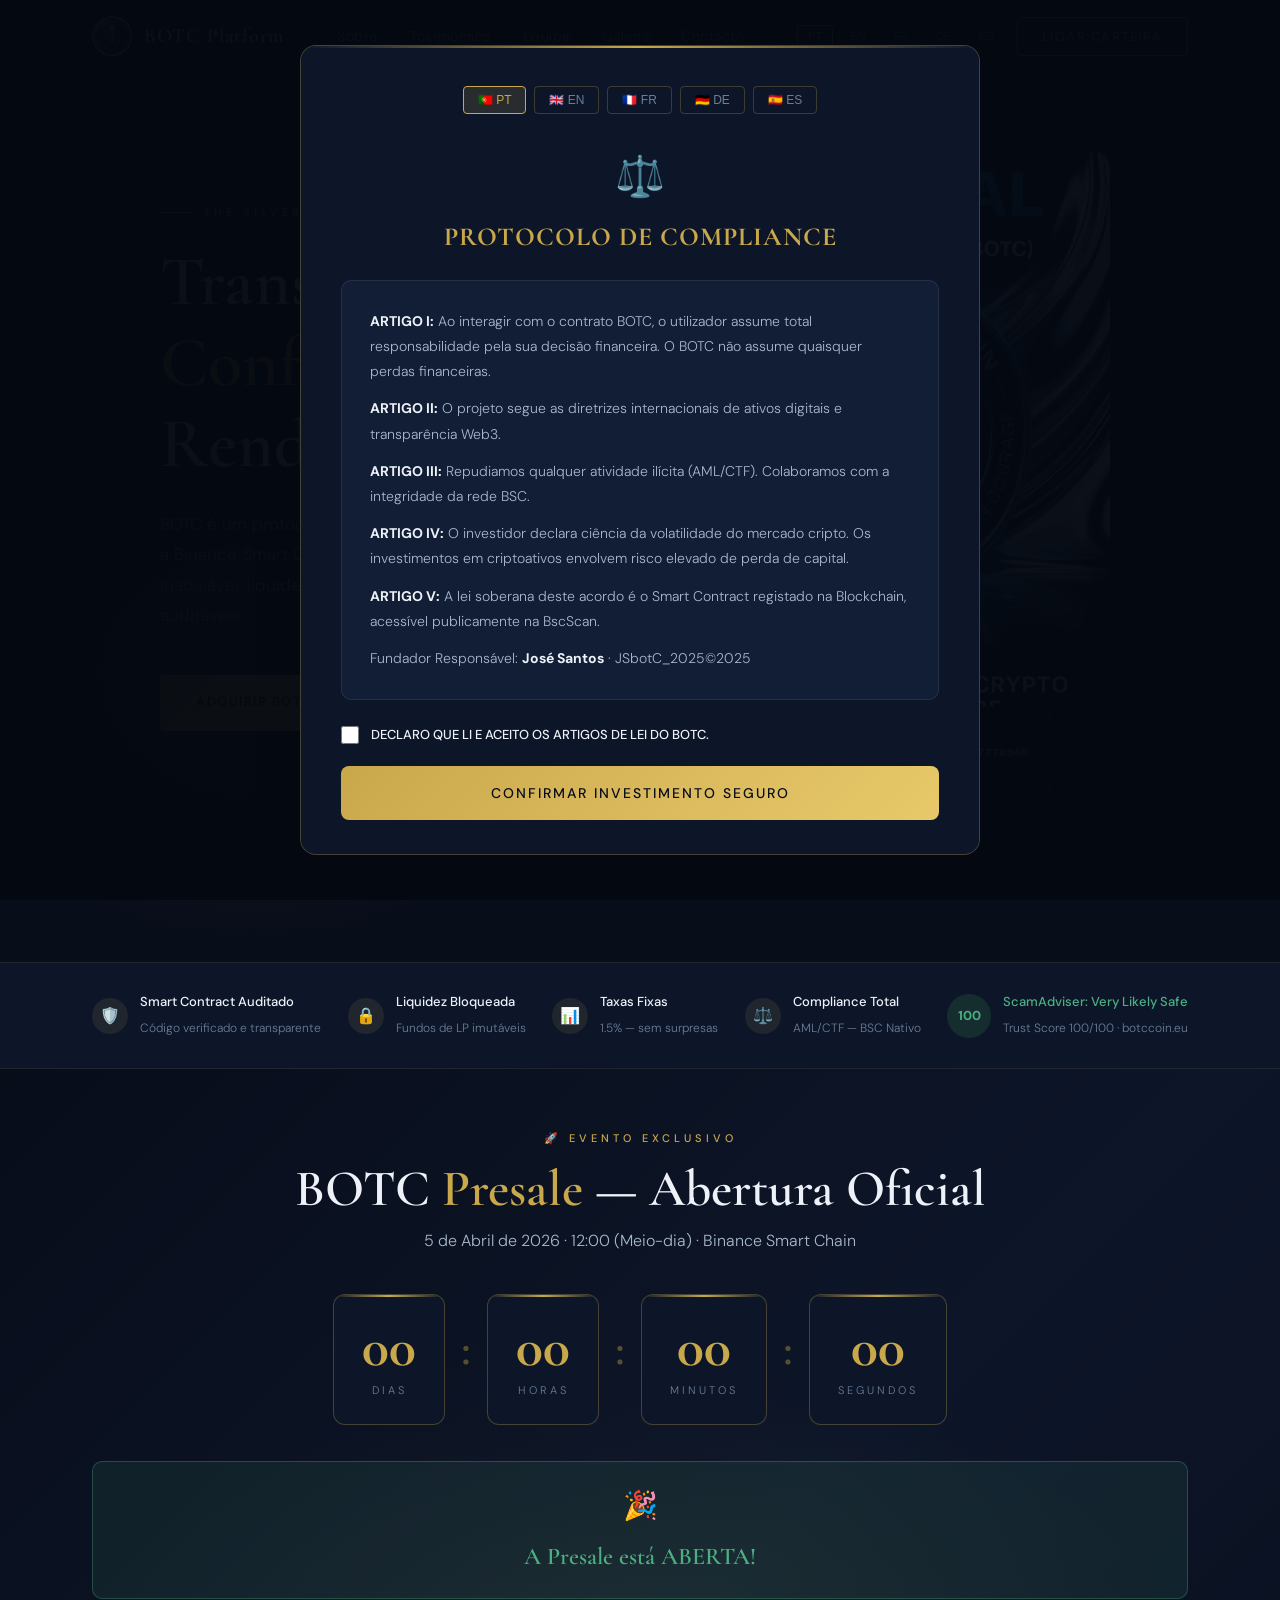
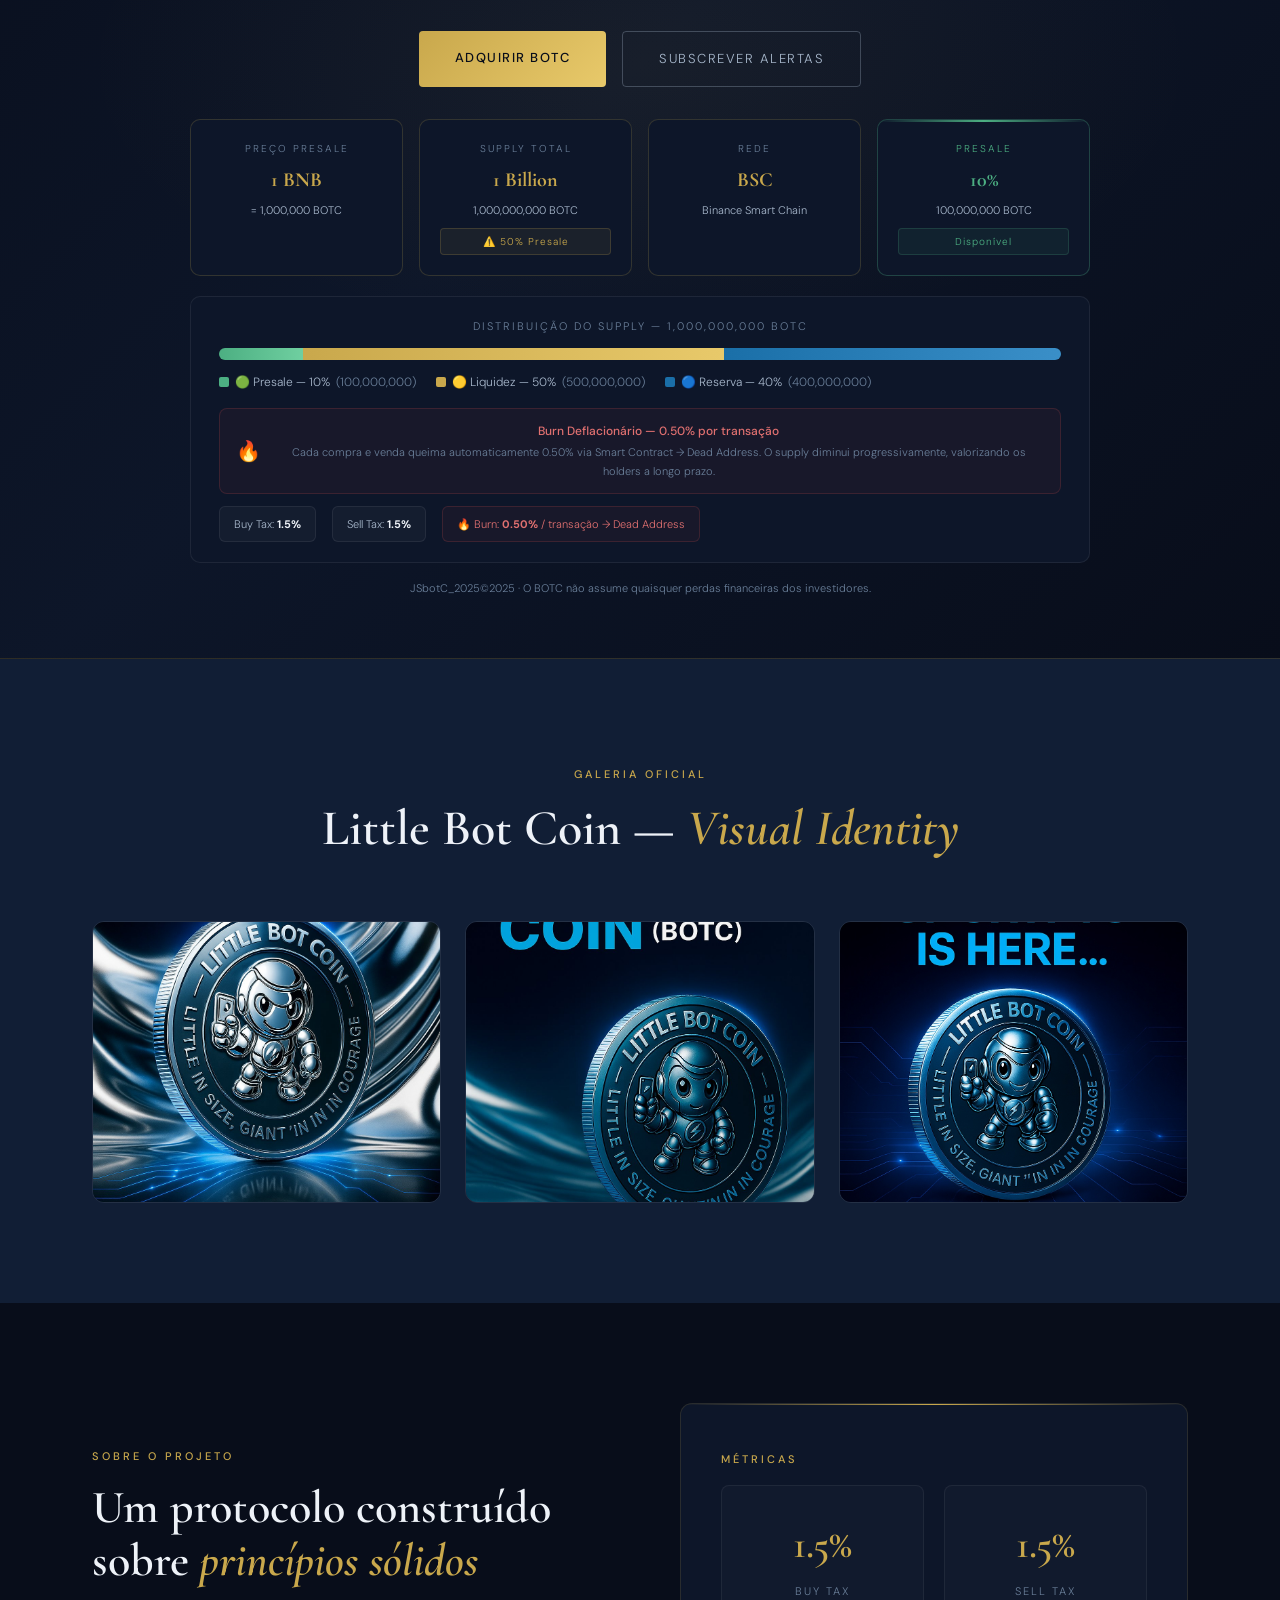
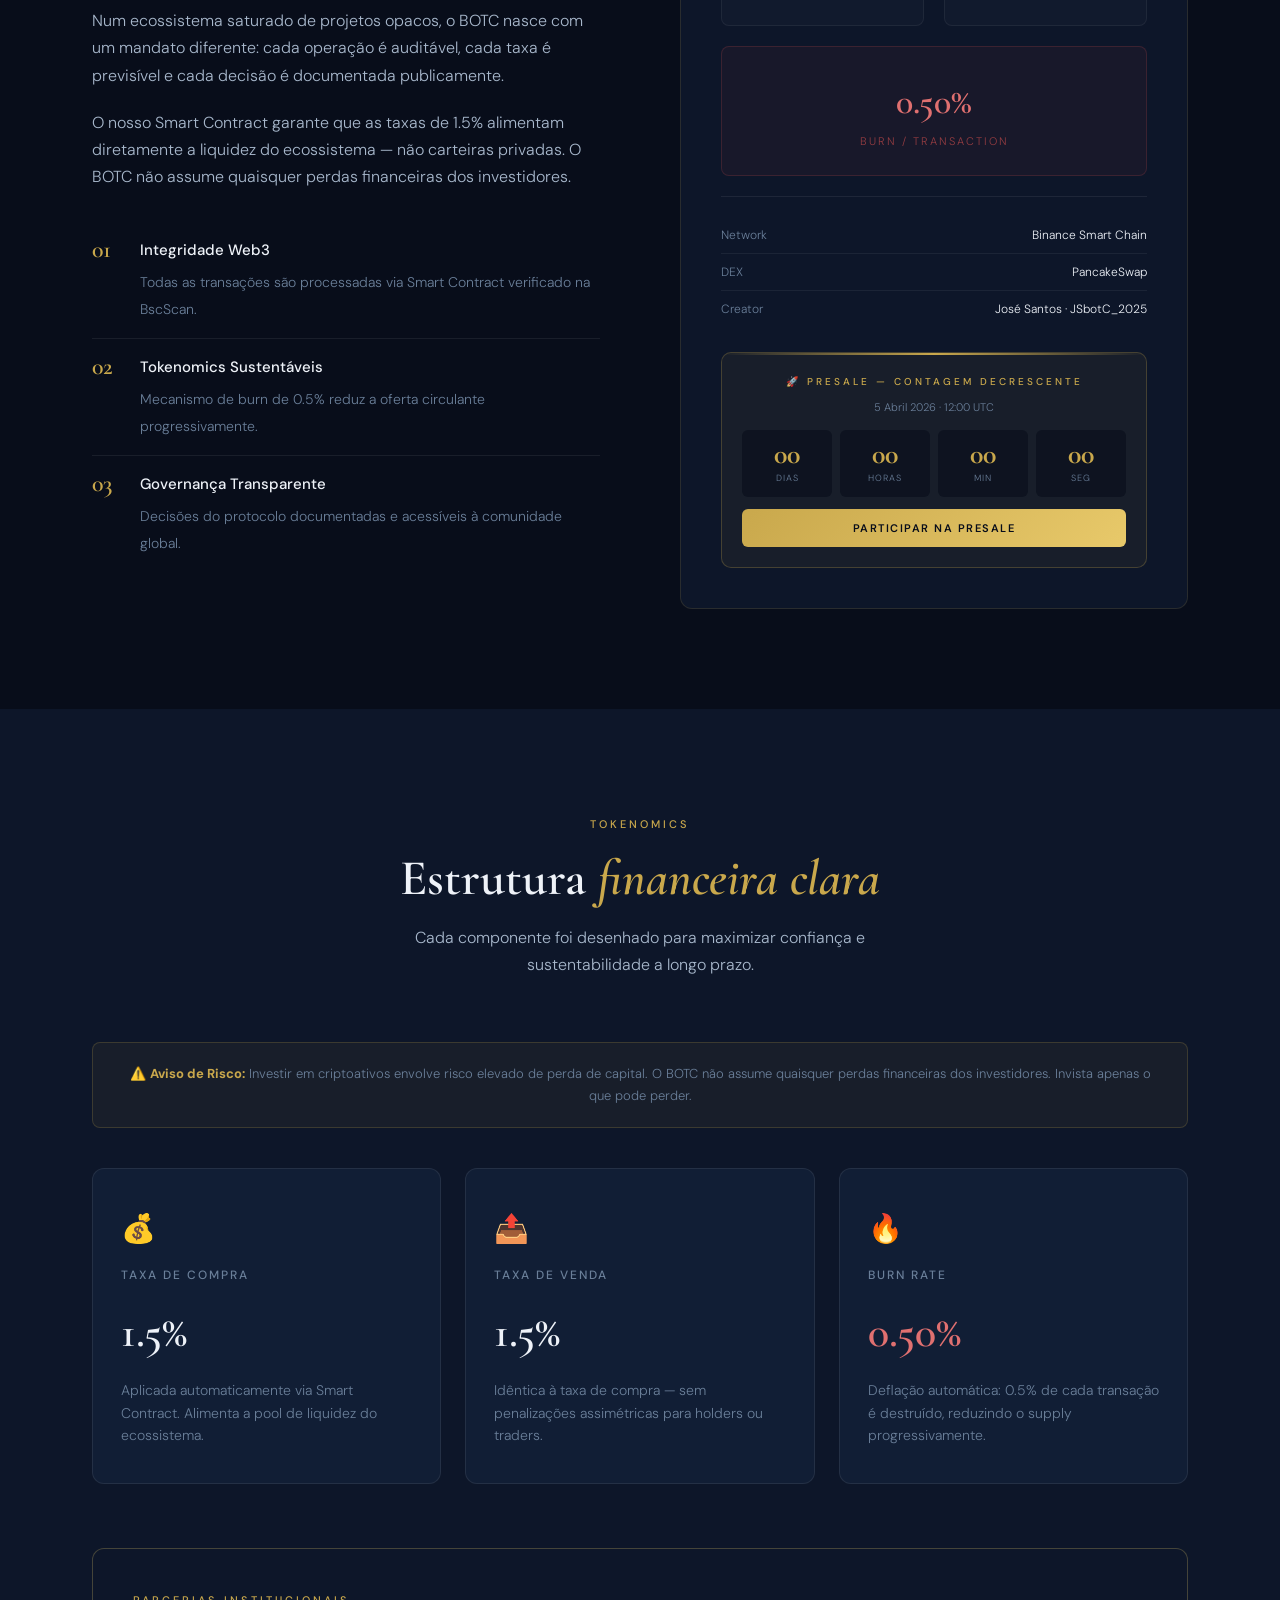
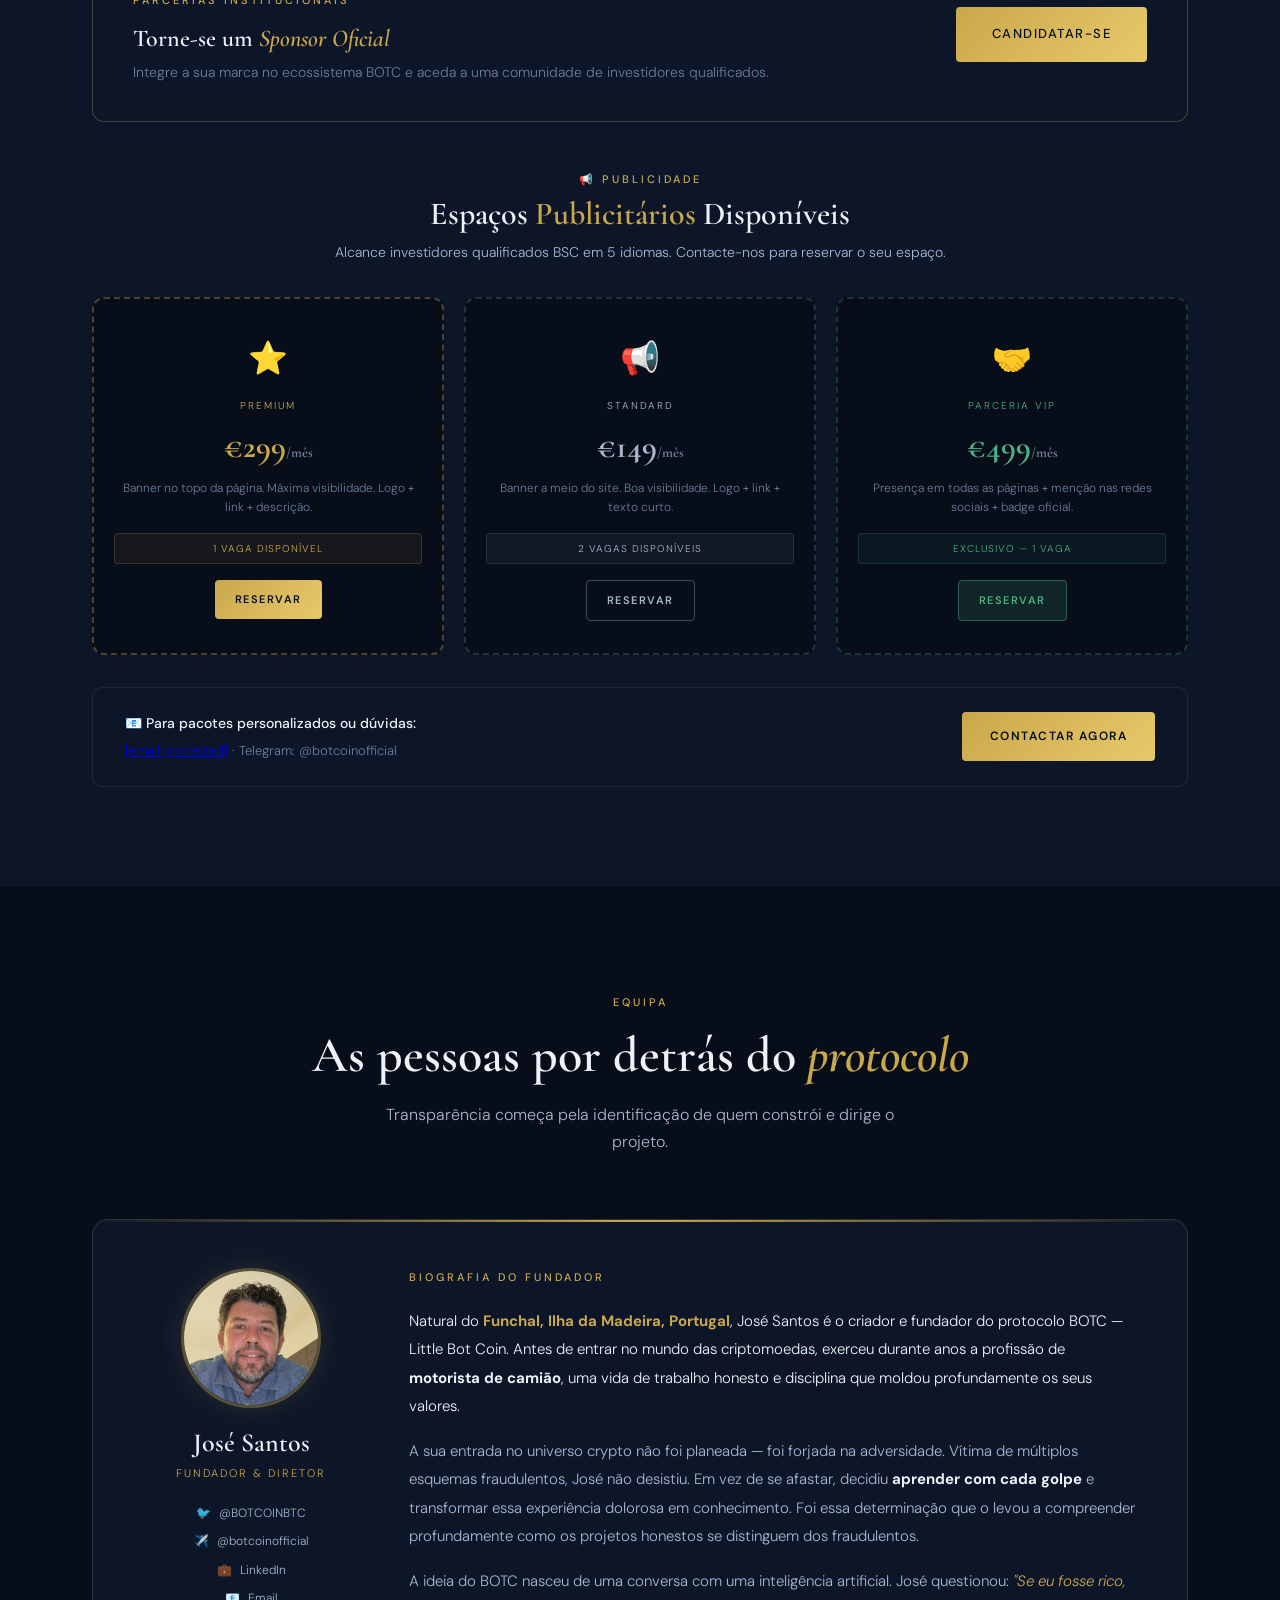
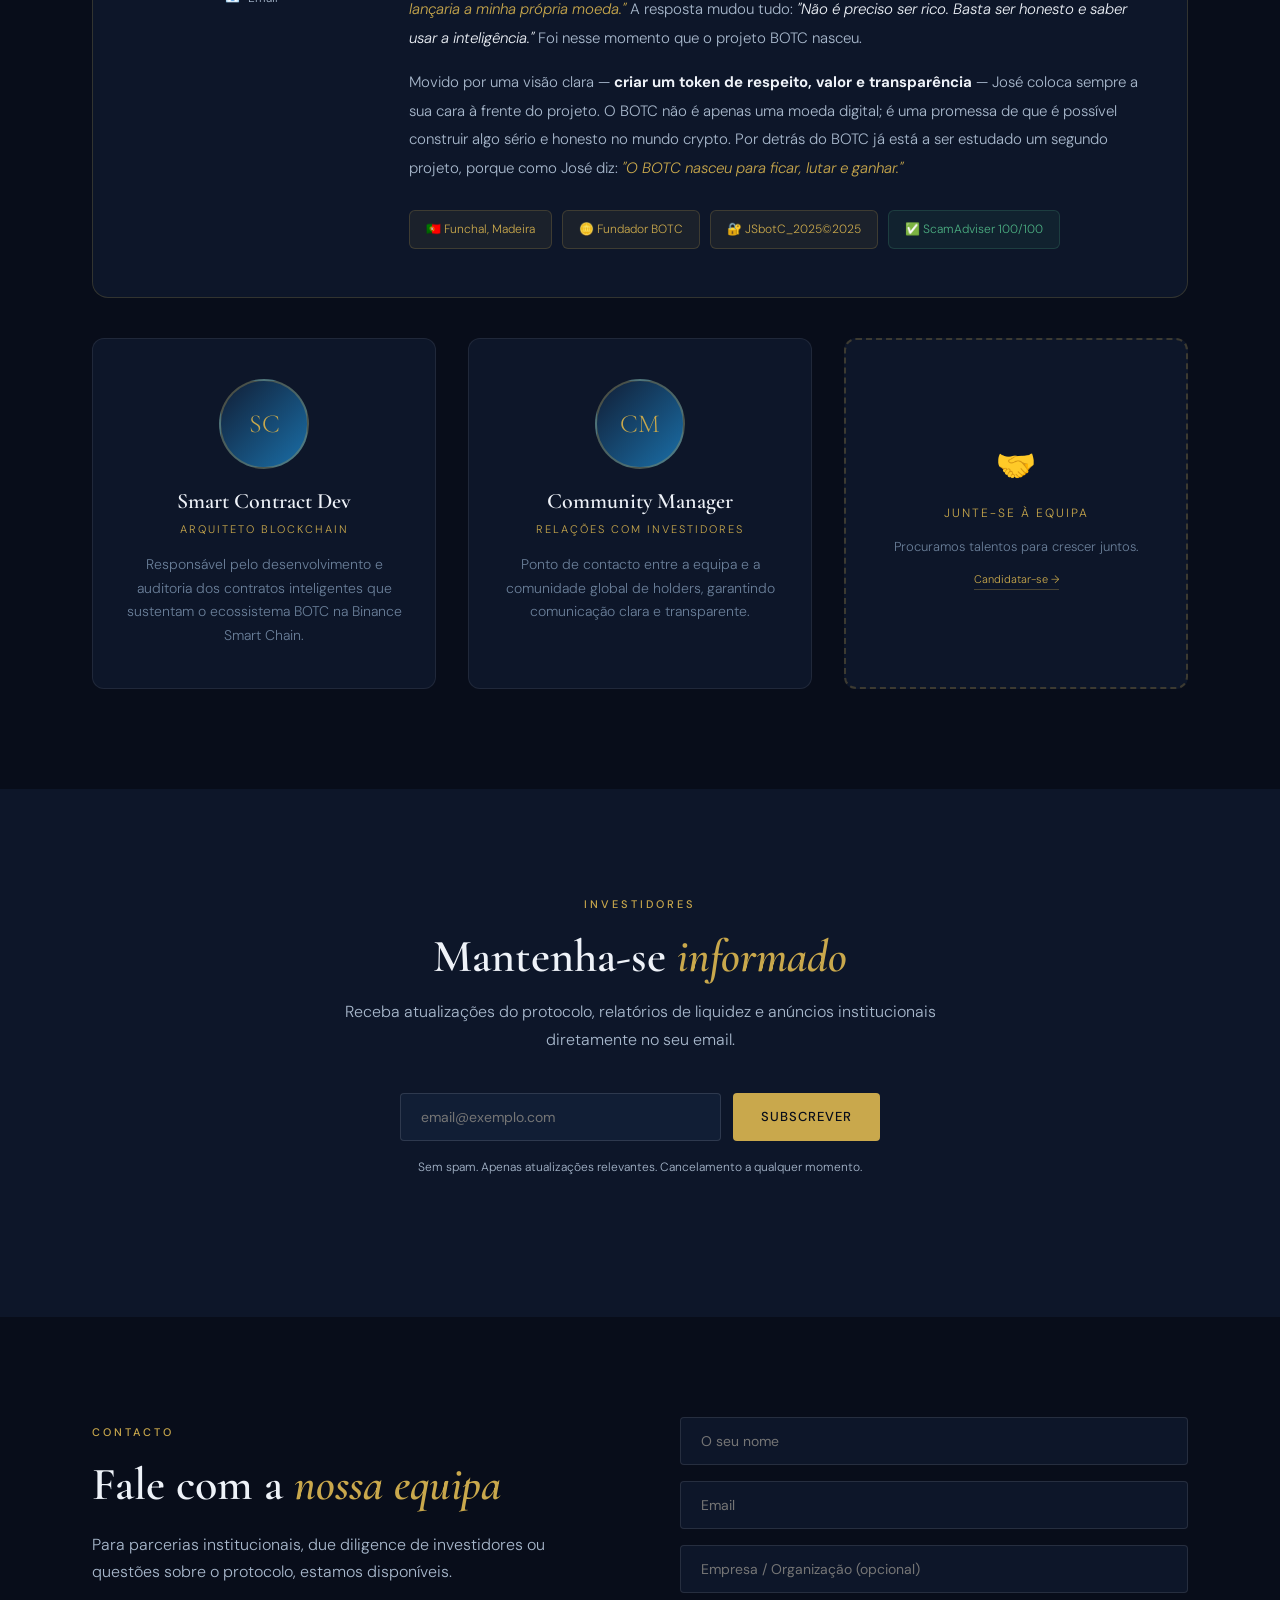
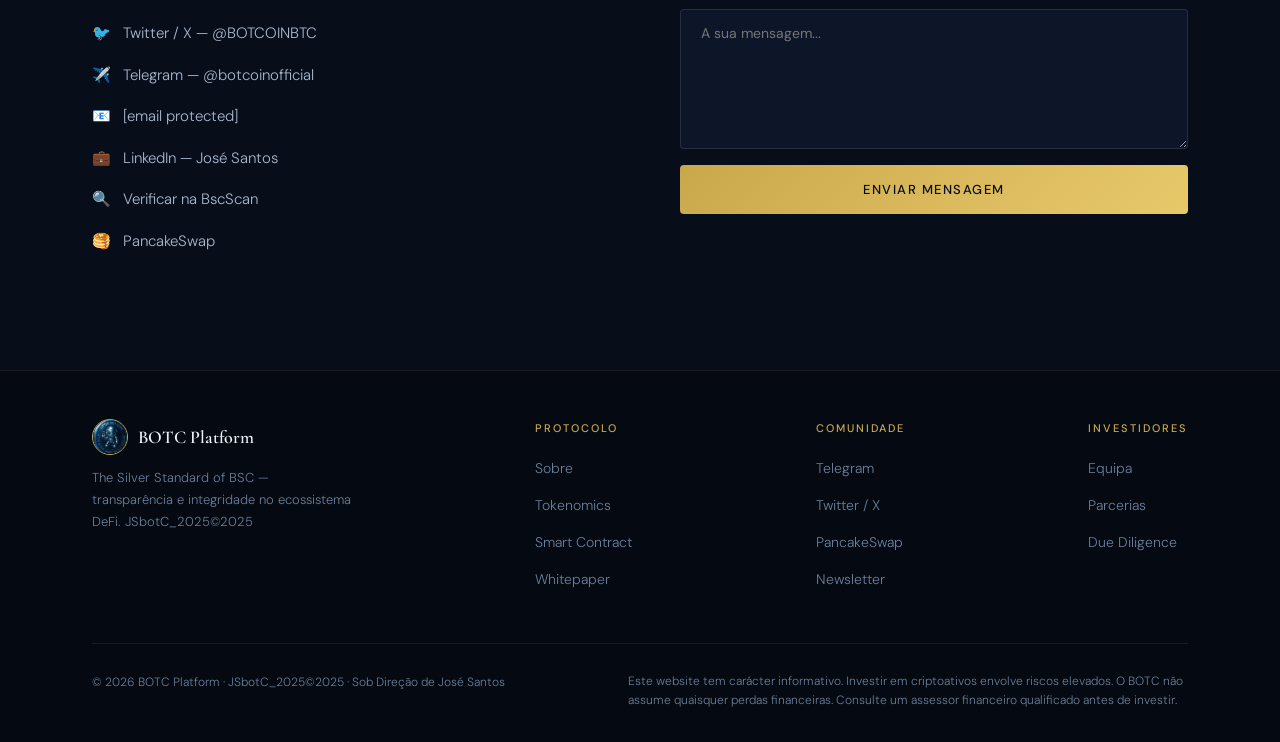
==== index.html @ 28ea5239 "Create index.html" ====
<!DOCTYPE html>
<html lang="pt">
<head>
<meta charset="UTF-8"/>
<meta name="viewport" content="width=device-width, initial-scale=1.0"/>
<title>BOTC Platform — Little Bot Coin</title>
<link href="https://fonts.googleapis.com/css2?family=Cormorant+Garamond:wght@400;500;600;700&family=DM+Sans:wght@300;400;500&display=swap" rel="stylesheet"/>
<style>
*,*::before,*::after{box-sizing:border-box;margin:0;padding:0}
:root{
  --navy:#080d1a;--navy2:#0d1629;--navy3:#111e35;
  --gold:#c9a84c;--gold2:#e8c96a;--silver:#a8b8cc;
  --white:#eef2f8;--muted:#6a7f99;--accent:#1a6fa8;
  --radius:12px;
}
html{scroll-behavior:smooth}
body{background:var(--navy);color:var(--white);font-family:'DM Sans',sans-serif;font-weight:300;line-height:1.7;min-height:100vh}
.container{max-width:1160px;margin:0 auto;padding:0 32px}
.gold{color:var(--gold)}
.tag{display:inline-block;font-size:11px;letter-spacing:3px;text-transform:uppercase;color:var(--gold);font-weight:500;margin-bottom:16px}
h1,h2,h3{font-family:'Cormorant Garamond',serif;font-weight:600;line-height:1.15}

/* MODAL COMPLIANCE */
#modal-overlay{
  position:fixed;inset:0;background:rgba(5,9,17,0.97);z-index:9999;
  display:flex;align-items:center;justify-content:center;padding:20px;
}
.modal-box{
  background:var(--navy2);border:1px solid rgba(201,168,76,0.3);
  border-radius:16px;max-width:680px;width:100%;max-height:90vh;overflow-y:auto;
  padding:48px 40px;position:relative;
}
.modal-box::before{
  content:'';position:absolute;top:0;left:0;right:0;height:2px;
  background:linear-gradient(90deg,transparent,var(--gold),transparent);
  border-radius:16px 16px 0 0;
}
.modal-title{text-align:center;margin-bottom:32px}
.modal-title .icon{font-size:40px;margin-bottom:12px}
.modal-title h2{font-size:28px;color:var(--gold);font-family:'Cormorant Garamond',serif;font-weight:700;letter-spacing:1px}
.compliance-text{
  background:var(--navy3);border:1px solid rgba(255,255,255,0.08);
  border-radius:10px;padding:28px;margin-bottom:28px;
}
.compliance-text p{font-size:14px;color:var(--silver);margin-bottom:14px;line-height:1.8}
.compliance-text p:last-child{margin-bottom:0;color:var(--white);font-weight:500}
.compliance-text strong{color:var(--white)}
.modal-check{display:flex;align-items:flex-start;gap:14px;margin-bottom:24px;cursor:pointer}
.modal-check input{width:18px;height:18px;margin-top:3px;accent-color:var(--gold);cursor:pointer;flex-shrink:0}
.modal-check label{font-size:13px;font-weight:500;letter-spacing:0.5px;color:var(--white);cursor:pointer;line-height:1.5}
#btn-confirm{
  width:100%;padding:18px;border:none;border-radius:8px;
  font-family:'DM Sans',sans-serif;font-size:14px;font-weight:500;
  letter-spacing:2px;text-transform:uppercase;cursor:pointer;
  background:linear-gradient(135deg,var(--gold),var(--gold2));
  color:var(--navy);transition:all .3s;
}
#btn-confirm:hover{opacity:.88}
.lang-modal{display:flex;gap:8px;justify-content:center;margin-bottom:28px;flex-wrap:wrap}
.lang-modal button{
  background:transparent;border:1px solid rgba(201,168,76,0.25);
  color:var(--muted);font-size:12px;padding:6px 14px;border-radius:4px;cursor:pointer;transition:all .2s;
}
.lang-modal button.active,.lang-modal button:hover{border-color:var(--gold);color:var(--gold);background:rgba(201,168,76,0.08)}

/* NAV */
nav{position:fixed;top:0;width:100%;z-index:998;background:rgba(8,13,26,0.93);backdrop-filter:blur(14px);border-bottom:1px solid rgba(201,168,76,0.15)}
.nav-inner{max-width:1160px;margin:0 auto;padding:0 32px;display:flex;align-items:center;justify-content:space-between;height:72px}
.nav-logo{display:flex;align-items:center;gap:12px;text-decoration:none}
.logo-mark{width:40px;height:40px;border-radius:50%;overflow:hidden;border:2px solid var(--gold)}
.logo-mark img{width:100%;height:100%;object-fit:cover}
.nav-logo span{font-family:'Cormorant Garamond',serif;font-size:20px;font-weight:600;color:var(--white);letter-spacing:1px}
.nav-links{display:flex;gap:32px;list-style:none}
.nav-links a{color:var(--silver);font-size:14px;text-decoration:none;letter-spacing:0.5px;transition:color .2s}
.nav-links a:hover{color:var(--gold)}
.nav-right{display:flex;align-items:center;gap:12px}
.lang-switcher{display:flex;gap:6px}
.lang-switcher button{background:transparent;border:1px solid rgba(255,255,255,0.1);color:var(--muted);font-size:11px;padding:4px 10px;border-radius:3px;cursor:pointer;transition:all .2s}
.lang-switcher button.active{border-color:var(--gold);color:var(--gold)}
.btn-wallet{background:transparent;border:1px solid var(--gold);color:var(--gold);font-family:'DM Sans',sans-serif;font-size:13px;letter-spacing:1.5px;text-transform:uppercase;padding:10px 24px;border-radius:4px;cursor:pointer;transition:all .25s}
.btn-wallet:hover{background:var(--gold);color:var(--navy)}

/* HERO */
#hero{min-height:100vh;background:var(--navy);background-image:radial-gradient(ellipse 700px 500px at 60% 40%,rgba(26,111,168,0.1) 0%,transparent 70%),radial-gradient(ellipse 500px 400px at 20% 70%,rgba(201,168,76,0.07) 0%,transparent 70%);display:flex;align-items:center;padding-top:72px}
.hero-inner{display:grid;grid-template-columns:1fr 1fr;gap:80px;align-items:center;padding:80px 32px;max-width:1160px;margin:0 auto}
.hero-eyebrow{font-size:11px;letter-spacing:4px;text-transform:uppercase;color:var(--gold);font-weight:500;margin-bottom:20px;display:flex;align-items:center;gap:12px}
.hero-eyebrow::before{content:'';width:32px;height:1px;background:var(--gold)}
h1.hero-title{font-size:clamp(48px,5.5vw,76px);color:var(--white);margin-bottom:24px}
h1.hero-title em{font-style:normal;color:var(--gold)}
.hero-sub{font-size:17px;color:var(--silver);max-width:440px;margin-bottom:44px;line-height:1.8}
.hero-actions{display:flex;gap:16px;flex-wrap:wrap}
.btn-primary{background:linear-gradient(135deg,var(--gold),var(--gold2));color:var(--navy);border:none;font-family:'DM Sans',sans-serif;font-weight:500;font-size:13px;letter-spacing:1.5px;text-transform:uppercase;padding:16px 36px;border-radius:4px;cursor:pointer;transition:all .25s;text-decoration:none;display:inline-block}
.btn-primary:hover{opacity:.88;transform:translateY(-1px)}
.btn-secondary{background:transparent;border:1px solid rgba(168,184,204,0.3);color:var(--silver);font-family:'DM Sans',sans-serif;font-weight:400;font-size:13px;letter-spacing:1.5px;text-transform:uppercase;padding:16px 36px;border-radius:4px;cursor:pointer;transition:all .25s;text-decoration:none;display:inline-block}
.btn-secondary:hover{border-color:var(--silver);color:var(--white)}
.hero-visual{position:relative;display:flex;justify-content:center}
.hero-coin{width:100%;max-width:420px;border-radius:16px;box-shadow:0 0 80px rgba(26,111,168,0.2),0 0 40px rgba(201,168,76,0.08)}
.hero-badge{position:absolute;bottom:-16px;left:0;right:0;margin:0 auto;max-width:300px;background:var(--navy2);border:1px solid rgba(201,168,76,0.25);border-radius:10px;padding:16px 20px;text-align:center}
.hero-badge .badge-label{font-size:10px;letter-spacing:2px;text-transform:uppercase;color:var(--muted);margin-bottom:4px}
.hero-badge .badge-val{font-family:monospace;font-size:11px;color:#7dd3fc;word-break:break-all;font-weight:600;letter-spacing:0.5px;text-shadow:0 0 8px rgba(125,211,252,0.4)}

/* TRUST BAR */
.trust-bar{background:var(--navy2);border-top:1px solid rgba(201,168,76,0.1);border-bottom:1px solid rgba(201,168,76,0.1);padding:28px 0}
.trust-inner{max-width:1160px;margin:0 auto;padding:0 32px;display:flex;justify-content:space-between;align-items:center;flex-wrap:wrap;gap:20px}
.trust-item{display:flex;align-items:center;gap:12px}
.trust-icon{width:36px;height:36px;border-radius:50%;background:rgba(201,168,76,0.1);display:flex;align-items:center;justify-content:center;font-size:16px}
.trust-text strong{font-size:13px;font-weight:500;display:block;color:var(--white)}
.trust-text span{font-size:12px;color:var(--muted)}

/* SECTIONS */
section{padding:100px 0}
.section-header{text-align:center;margin-bottom:64px}
.section-header h2{font-size:clamp(34px,4vw,50px);margin-bottom:16px}
.section-header p{font-size:16px;color:var(--silver);max-width:560px;margin:0 auto}

/* GALLERY */
#gallery{background:var(--navy3)}
.gallery-grid{display:grid;grid-template-columns:repeat(3,1fr);gap:24px}
.gallery-img{border-radius:var(--radius);overflow:hidden;border:1px solid rgba(255,255,255,0.08);transition:transform .3s,border-color .3s}
.gallery-img:hover{transform:translateY(-6px);border-color:rgba(201,168,76,0.3)}
.gallery-img img{width:100%;height:280px;object-fit:cover;display:block}

/* ABOUT */
#about{background:var(--navy)}
.about-grid{display:grid;grid-template-columns:1fr 1fr;gap:80px;align-items:center}
.about-text h2{font-size:clamp(30px,4vw,46px);margin-bottom:20px}
.about-text p{color:var(--silver);margin-bottom:20px;font-size:16px}
.pillar-list{list-style:none;margin-top:32px}
.pillar-list li{padding:16px 0;border-bottom:1px solid rgba(255,255,255,0.07);display:flex;gap:16px;align-items:flex-start}
.pillar-list li:last-child{border-bottom:none}
.pillar-num{font-family:'Cormorant Garamond',serif;font-size:24px;color:var(--gold);font-weight:600;min-width:32px;line-height:1}
.pillar-content strong{display:block;font-size:15px;font-weight:500;margin-bottom:4px}
.pillar-content span{font-size:14px;color:var(--muted)}
.about-visual{background:var(--navy2);border:1px solid rgba(201,168,76,0.15);border-radius:var(--radius);padding:40px;position:relative}
.about-visual::before{content:'';position:absolute;top:0;left:0;right:0;height:1px;background:linear-gradient(90deg,transparent,var(--gold),transparent)}
.stat-row{display:grid;grid-template-columns:1fr 1fr;gap:20px}
.stat-box{text-align:center;padding:24px;background:rgba(255,255,255,0.02);border-radius:8px;border:1px solid rgba(255,255,255,0.06)}
.stat-box .num{font-family:'Cormorant Garamond',serif;font-size:40px;font-weight:600;color:var(--gold)}
.stat-box .lbl{font-size:11px;letter-spacing:2px;text-transform:uppercase;color:var(--muted);margin-top:4px}
.burn-box{margin-top:20px;padding:24px;background:rgba(201,76,76,0.06);border:1px solid rgba(201,76,76,0.2);border-radius:8px;text-align:center}
.burn-box .num{font-family:'Cormorant Garamond',serif;font-size:36px;color:#e07070;font-weight:600}
.burn-box .lbl{font-size:11px;letter-spacing:2px;text-transform:uppercase;color:rgba(201,76,76,0.7)}
.divider{height:1px;background:rgba(255,255,255,0.07);margin:20px 0}

/* TOKENOMICS */
#tokenomics{background:var(--navy2)}
.token-grid{display:grid;grid-template-columns:repeat(3,1fr);gap:24px}
.token-card{background:var(--navy3);border:1px solid rgba(255,255,255,0.08);border-radius:var(--radius);padding:36px 28px;transition:border-color .25s,transform .25s}
.token-card:hover{border-color:rgba(201,168,76,0.3);transform:translateY(-4px)}
.token-card .icon{font-size:28px;margin-bottom:16px}
.token-card h3{font-family:'DM Sans',sans-serif;font-size:12px;letter-spacing:2px;text-transform:uppercase;color:var(--muted);margin-bottom:12px;font-weight:500}
.token-card .value{font-family:'Cormorant Garamond',serif;font-size:44px;color:var(--white);font-weight:600}
.token-card .desc{font-size:14px;color:var(--muted);margin-top:10px;line-height:1.6}

/* TEAM */
#team{background:var(--navy)}
.team-grid{display:grid;grid-template-columns:repeat(3,1fr);gap:32px}
.team-card{background:var(--navy2);border:1px solid rgba(255,255,255,0.08);border-radius:var(--radius);padding:40px 32px;text-align:center;transition:border-color .25s}
.team-card:hover{border-color:rgba(201,168,76,0.25)}
.avatar{width:90px;height:90px;border-radius:50%;overflow:hidden;margin:0 auto 20px;border:2px solid rgba(201,168,76,0.4)}
.avatar img{width:100%;height:100%;object-fit:cover;object-position:top}
.avatar-placeholder{width:90px;height:90px;border-radius:50%;background:linear-gradient(135deg,var(--navy3),var(--accent));display:flex;align-items:center;justify-content:center;font-family:'Cormorant Garamond',serif;font-size:26px;color:var(--gold);margin:0 auto 20px;border:2px solid rgba(201,168,76,0.3)}
.team-card h3{font-size:22px;font-weight:600;margin-bottom:6px}
.team-card .role{font-size:11px;letter-spacing:2px;text-transform:uppercase;color:var(--gold);margin-bottom:14px}
.team-card p{font-size:14px;color:var(--muted);line-height:1.7}

/* NEWSLETTER */
#newsletter{background:var(--navy2)}
.newsletter-box{max-width:640px;margin:0 auto;text-align:center}
.newsletter-box h2{font-size:clamp(30px,4vw,46px);margin-bottom:16px}
.newsletter-box p{color:var(--silver);margin-bottom:40px}
.nl-form{display:flex;gap:12px;max-width:480px;margin:0 auto}
.nl-form input{flex:1;background:var(--navy3);border:1px solid rgba(255,255,255,0.12);color:var(--white);font-family:'DM Sans',sans-serif;font-size:14px;padding:14px 20px;border-radius:4px;outline:none;transition:border-color .2s}
.nl-form input:focus{border-color:var(--gold)}
.nl-form button{background:var(--gold);color:var(--navy);border:none;font-family:'DM Sans',sans-serif;font-weight:500;font-size:13px;letter-spacing:1px;text-transform:uppercase;padding:14px 28px;border-radius:4px;cursor:pointer;white-space:nowrap}
.nl-note{font-size:12px;color:var(--muted);margin-top:16px}

/* CONTACT */
#contact{background:var(--navy)}
.contact-grid{display:grid;grid-template-columns:1fr 1fr;gap:80px}
.contact-info h2{font-size:clamp(30px,4vw,46px);margin-bottom:20px}
.contact-info p{color:var(--silver);margin-bottom:36px}
.contact-links{list-style:none}
.contact-links li{margin-bottom:16px}
.contact-links a{display:flex;align-items:center;gap:12px;color:var(--silver);text-decoration:none;font-size:15px;transition:color .2s}
.contact-links a:hover{color:var(--gold)}
.contact-form{display:flex;flex-direction:column;gap:16px}
.contact-form input,.contact-form textarea{background:var(--navy2);border:1px solid rgba(255,255,255,0.1);color:var(--white);font-family:'DM Sans',sans-serif;font-size:14px;padding:14px 20px;border-radius:4px;outline:none;transition:border-color .2s;resize:vertical}
.contact-form input:focus,.contact-form textarea:focus{border-color:var(--gold)}
.contact-form textarea{min-height:140px}
.contact-form button{background:linear-gradient(135deg,var(--gold),var(--gold2));color:var(--navy);border:none;font-family:'DM Sans',sans-serif;font-weight:500;font-size:13px;letter-spacing:1.5px;text-transform:uppercase;padding:16px;border-radius:4px;cursor:pointer}

/* SPONSOR */
.sponsor-card{background:var(--navy2);border:1px solid rgba(232,201,106,0.25);border-radius:var(--radius);padding:36px 40px;display:flex;align-items:center;justify-content:space-between;gap:32px;flex-wrap:wrap;margin-top:64px}
.sponsor-text h3{font-size:24px;font-weight:600;margin-bottom:8px}
.sponsor-text p{font-size:14px;color:var(--muted)}

/* FOOTER */
footer{background:#050911;border-top:1px solid rgba(201,168,76,0.12);padding:48px 0 32px}
.footer-inner{max-width:1160px;margin:0 auto;padding:0 32px}
.footer-top{display:flex;justify-content:space-between;align-items:flex-start;padding-bottom:40px;border-bottom:1px solid rgba(255,255,255,0.07);flex-wrap:wrap;gap:40px}
.footer-brand p{font-size:13px;color:var(--muted);max-width:260px;line-height:1.7;margin-top:12px}
.footer-col h4{font-family:'DM Sans',sans-serif;font-size:11px;letter-spacing:2px;text-transform:uppercase;color:var(--gold);margin-bottom:16px;font-weight:500}
.footer-col ul{list-style:none}
.footer-col ul li{margin-bottom:10px}
.footer-col ul a{color:var(--muted);text-decoration:none;font-size:14px;transition:color .2s}
.footer-col ul a:hover{color:var(--white)}
.footer-bottom{padding-top:28px;display:flex;justify-content:space-between;align-items:flex-start;flex-wrap:wrap;gap:12px}
.footer-bottom p{font-size:12px;color:var(--muted)}
.footer-disclaimer{font-size:11px;color:rgba(106,127,153,0.6);max-width:560px;line-height:1.6}

/* DISCLAIMER BANNER */
.disclaimer-banner{background:rgba(201,168,76,0.06);border:1px solid rgba(201,168,76,0.2);border-radius:8px;padding:20px 28px;margin-bottom:40px;font-size:13px;color:var(--muted);line-height:1.7;text-align:center}
.disclaimer-banner strong{color:var(--gold)}

@keyframes fadeUp{from{opacity:0;transform:translateY(24px)}to{opacity:1;transform:translateY(0)}}
.fade-up{animation:fadeUp .7s ease both}
.delay-1{animation-delay:.1s}.delay-2{animation-delay:.2s}.delay-3{animation-delay:.3s}

@media(max-width:900px){
  .hero-inner,.about-grid,.contact-grid{grid-template-columns:1fr;gap:48px}
  .token-grid,.team-grid{grid-template-columns:1fr 1fr}
  .nav-links{display:none}
  .gallery-grid{grid-template-columns:1fr 1fr}
}
@media(max-width:600px){
  .token-grid,.team-grid,.stat-row,.gallery-grid{grid-template-columns:1fr}
  .nl-form{flex-direction:column}
  section{padding:64px 0}
  .modal-box{padding:32px 24px}
}
</style>
</head>
<body>

<!-- ===== COMPLIANCE MODAL ===== -->
<div id="modal-overlay" style="position:fixed;inset:0;background:rgba(5,9,17,0.97);z-index:9999;display:flex;align-items:center;justify-content:center;padding:20px;">
  <div style="background:#0d1629;border:1px solid rgba(201,168,76,0.3);border-radius:16px;max-width:680px;width:100%;max-height:90vh;overflow-y:auto;padding:40px;position:relative;">
    <div style="position:absolute;top:0;left:0;right:0;height:2px;background:linear-gradient(90deg,transparent,#c9a84c,transparent);border-radius:16px 16px 0 0;"></div>
    
    <!-- Lang buttons -->
    <div style="display:flex;gap:8px;justify-content:center;margin-bottom:28px;flex-wrap:wrap;">
      <button onclick="setLang('pt')" id="lb-pt" style="background:rgba(201,168,76,0.15);border:1px solid #c9a84c;color:#c9a84c;font-size:12px;padding:6px 14px;border-radius:4px;cursor:pointer;">🇵🇹 PT</button>
      <button onclick="setLang('en')" id="lb-en" style="background:transparent;border:1px solid rgba(201,168,76,0.25);color:#6a7f99;font-size:12px;padding:6px 14px;border-radius:4px;cursor:pointer;">🇬🇧 EN</button>
      <button onclick="setLang('fr')" id="lb-fr" style="background:transparent;border:1px solid rgba(201,168,76,0.25);color:#6a7f99;font-size:12px;padding:6px 14px;border-radius:4px;cursor:pointer;">🇫🇷 FR</button>
      <button onclick="setLang('de')" id="lb-de" style="background:transparent;border:1px solid rgba(201,168,76,0.25);color:#6a7f99;font-size:12px;padding:6px 14px;border-radius:4px;cursor:pointer;">🇩🇪 DE</button>
      <button onclick="setLang('es')" id="lb-es" style="background:transparent;border:1px solid rgba(201,168,76,0.25);color:#6a7f99;font-size:12px;padding:6px 14px;border-radius:4px;cursor:pointer;">🇪🇸 ES</button>
    </div>

    <div style="text-align:center;margin-bottom:28px;">
      <div style="font-size:40px;margin-bottom:12px;">⚖️</div>
      <h2 id="modal-title-text" style="font-family:'Cormorant Garamond',serif;font-size:26px;color:#c9a84c;font-weight:700;letter-spacing:1px;">PROTOCOLO DE COMPLIANCE</h2>
    </div>

    <div id="compliance-body" style="background:#111e35;border:1px solid rgba(255,255,255,0.08);border-radius:10px;padding:28px;margin-bottom:24px;font-size:14px;color:#a8b8cc;line-height:1.8;">
      <p style="margin-bottom:12px;"><strong style="color:#eef2f8;">ARTIGO I:</strong> Ao interagir com o contrato BOTC, o utilizador assume total responsabilidade pela sua decisão financeira. O BOTC não assume quaisquer perdas financeiras.</p>
      <p style="margin-bottom:12px;"><strong style="color:#eef2f8;">ARTIGO II:</strong> O projeto segue as diretrizes internacionais de ativos digitais e transparência Web3.</p>
      <p style="margin-bottom:12px;"><strong style="color:#eef2f8;">ARTIGO III:</strong> Repudiamos qualquer atividade ilícita (AML/CTF). Colaboramos com a integridade da rede BSC.</p>
      <p style="margin-bottom:12px;"><strong style="color:#eef2f8;">ARTIGO IV:</strong> O investidor declara ciência da volatilidade do mercado cripto. Os investimentos em criptoativos envolvem risco elevado de perda de capital.</p>
      <p style="margin-bottom:12px;"><strong style="color:#eef2f8;">ARTIGO V:</strong> A lei soberana deste acordo é o Smart Contract registado na Blockchain, acessível publicamente na BscScan.</p>
      <p>Fundador Responsável: <strong style="color:#eef2f8;">José Santos</strong> · JSbotC_2025©2025</p>
    </div>

    <div style="display:flex;align-items:center;gap:12px;margin-bottom:20px;">
      <input type="checkbox" id="chk-accept" style="width:18px;height:18px;accent-color:#c9a84c;cursor:pointer;flex-shrink:0;"/>
      <label id="chk-label" for="chk-accept" style="font-size:13px;font-weight:500;color:#eef2f8;cursor:pointer;">DECLARO QUE LI E ACEITO OS ARTIGOS DE LEI DO BOTC.</label>
    </div>

    <button id="btn-confirm" style="width:100%;padding:18px;border:none;border-radius:8px;font-family:'DM Sans',sans-serif;font-size:14px;font-weight:500;letter-spacing:2px;text-transform:uppercase;cursor:pointer;background:linear-gradient(135deg,#c9a84c,#e8c96a);color:#080d1a;">CONFIRMAR INVESTIMENTO SEGURO</button>
  </div>
</div>

<!-- ===== NAV ===== -->
<nav>
  <div class="nav-inner">
    <a href="#" class="nav-logo">
      <div class="logo-mark"><img src="img/avatar.jpg" alt="BOTC"/></div>
      <span>BOTC Platform</span>
    </a>
    <ul class="nav-links">
      <li><a href="#about" data-i="nav_about">Sobre</a></li>
      <li><a href="#tokenomics" data-i="nav_token">Tokenomics</a></li>
      <li><a href="#team" data-i="nav_team">Equipa</a></li>
      <li><a href="#gallery" data-i="nav_gallery">Galeria</a></li>
      <li><a href="#contact" data-i="nav_contact">Contacto</a></li>
    </ul>
    <div class="nav-right">
      <div class="lang-switcher">
        <button class="active" onclick="setLang('pt')">PT</button>
        <button onclick="setLang('en')">EN</button>
        <button onclick="setLang('fr')">FR</button>
        <button onclick="setLang('de')">DE</button>
        <button onclick="setLang('es')">ES</button>
      </div>
      <button class="btn-wallet" data-i="connect_wallet" id="wallet-btn" onclick="connectWallet()">Ligar Carteira</button>
    </div>
  </div>
</nav>

<!-- ===== HERO ===== -->
<section id="hero">
  <div class="hero-inner">
    <div>
      <div class="hero-eyebrow fade-up" data-i="hero_eyebrow">The Silver Standard of BSC</div>
      <h1 class="hero-title fade-up delay-1">
        <span data-i="hero_t1">Transparência.</span><br>
        <em data-i="hero_t2">Confiança.</em><br>
        <span data-i="hero_t3">Rendimento.</span>
      </h1>
      <p class="hero-sub fade-up delay-2" data-i="hero_sub">BOTC é um protocolo descentralizado construído sobre a Binance Smart Chain com um compromisso inabalável: liquidez verificável, taxas fixas e contratos auditáveis.</p>
      <div class="hero-actions fade-up delay-3">
        <a href="https://pancakeswap.finance" target="_blank" class="btn-primary" data-i="buy_botc">Adquirir BOTC</a>
        <a href="#about" class="btn-secondary" data-i="whitepaper">Ler Whitepaper</a>
      </div>
    </div>
    <div class="hero-visual fade-up delay-2">
      <img src="img/coin1.png" alt="BOTC Official Coin" class="hero-coin"/>
      <div class="hero-badge">
        <div class="badge-label">Official Contract</div>
        <div class="badge-val">0x087e6005Be1078436B424d852A0777B846959888</div>
      </div>
    </div>
  </div>
</section>

<!-- TRUST BAR -->
<div class="trust-bar">
  <div class="trust-inner">
    <div class="trust-item"><div class="trust-icon">🛡️</div><div class="trust-text"><strong data-i="trust1a">Smart Contract Auditado</strong><span data-i="trust1b">Código verificado e transparente</span></div></div>
    <div class="trust-item"><div class="trust-icon">🔒</div><div class="trust-text"><strong data-i="trust2a">Liquidez Bloqueada</strong><span data-i="trust2b">Fundos de LP imutáveis</span></div></div>
    <div class="trust-item"><div class="trust-icon">📊</div><div class="trust-text"><strong data-i="trust3a">Taxas Fixas</strong><span data-i="trust3b">1.5% — sem surpresas</span></div></div>
    <div class="trust-item"><div class="trust-icon">⚖️</div><div class="trust-text"><strong data-i="trust4a">Compliance Total</strong><span data-i="trust4b">AML/CTF — BSC Nativo</span></div></div>
    <div class="trust-item">
      <div class="trust-icon" style="background:rgba(76,175,80,0.15);font-size:13px;font-weight:700;color:#4caf82;width:44px;height:44px;">100</div>
      <div class="trust-text">
        <strong style="color:#4caf82;">ScamAdviser: Very Likely Safe</strong>
        <span>Trust Score 100/100 · botccoin.eu</span>
      </div>
    </div>
  </div>
</div>


<!-- ===== PRESALE COUNTDOWN ===== -->
<section id="presale" style="background:linear-gradient(135deg,#080d1a 0%,#0d1629 50%,#080d1a 100%);padding:60px 0;border-bottom:1px solid rgba(201,168,76,0.2);position:relative;overflow:hidden;">
  <div style="position:absolute;inset:0;background:radial-gradient(ellipse 800px 400px at 50% 50%,rgba(201,168,76,0.06) 0%,transparent 70%);pointer-events:none;"></div>
  <div style="max-width:1160px;margin:0 auto;padding:0 32px;text-align:center;position:relative;">
    
    <div style="font-size:11px;letter-spacing:4px;text-transform:uppercase;color:#c9a84c;font-weight:500;margin-bottom:12px;">🚀 Evento Exclusivo</div>
    <h2 style="font-family:'Cormorant Garamond',serif;font-size:clamp(32px,4vw,52px);color:#eef2f8;font-weight:600;margin-bottom:8px;">BOTC <span style="color:#c9a84c;">Presale</span> — Abertura Oficial</h2>
    <p style="font-size:16px;color:#a8b8cc;margin-bottom:40px;">5 de Abril de 2026 · 12:00 (Meio-dia) · Binance Smart Chain</p>

    <!-- Countdown -->
    <div style="display:flex;justify-content:center;gap:16px;flex-wrap:wrap;margin-bottom:36px;">
      
      <div style="background:#0d1629;border:1px solid rgba(201,168,76,0.3);border-radius:12px;padding:24px 28px;min-width:110px;position:relative;overflow:hidden;">
        <div style="position:absolute;top:0;left:0;right:0;height:2px;background:linear-gradient(90deg,transparent,#c9a84c,transparent);"></div>
        <div id="cd-days" style="font-family:'Cormorant Garamond',serif;font-size:56px;font-weight:700;color:#c9a84c;line-height:1;">00</div>
        <div style="font-size:11px;letter-spacing:3px;text-transform:uppercase;color:#6a7f99;margin-top:6px;" data-i="cd_days">Dias</div>
      </div>

      <div style="display:flex;align-items:center;font-family:'Cormorant Garamond',serif;font-size:48px;color:rgba(201,168,76,0.4);font-weight:600;padding-bottom:20px;">:</div>

      <div style="background:#0d1629;border:1px solid rgba(201,168,76,0.3);border-radius:12px;padding:24px 28px;min-width:110px;position:relative;overflow:hidden;">
        <div style="position:absolute;top:0;left:0;right:0;height:2px;background:linear-gradient(90deg,transparent,#c9a84c,transparent);"></div>
        <div id="cd-hours" style="font-family:'Cormorant Garamond',serif;font-size:56px;font-weight:700;color:#c9a84c;line-height:1;">00</div>
        <div style="font-size:11px;letter-spacing:3px;text-transform:uppercase;color:#6a7f99;margin-top:6px;" data-i="cd_hours">Horas</div>
      </div>

      <div style="display:flex;align-items:center;font-family:'Cormorant Garamond',serif;font-size:48px;color:rgba(201,168,76,0.4);font-weight:600;padding-bottom:20px;">:</div>

      <div style="background:#0d1629;border:1px solid rgba(201,168,76,0.3);border-radius:12px;padding:24px 28px;min-width:110px;position:relative;overflow:hidden;">
        <div style="position:absolute;top:0;left:0;right:0;height:2px;background:linear-gradient(90deg,transparent,#c9a84c,transparent);"></div>
        <div id="cd-minutes" style="font-family:'Cormorant Garamond',serif;font-size:56px;font-weight:700;color:#c9a84c;line-height:1;">00</div>
        <div style="font-size:11px;letter-spacing:3px;text-transform:uppercase;color:#6a7f99;margin-top:6px;" data-i="cd_minutes">Minutos</div>
      </div>

      <div style="display:flex;align-items:center;font-family:'Cormorant Garamond',serif;font-size:48px;color:rgba(201,168,76,0.4);font-weight:600;padding-bottom:20px;">:</div>

      <div style="background:#0d1629;border:1px solid rgba(201,168,76,0.3);border-radius:12px;padding:24px 28px;min-width:110px;position:relative;overflow:hidden;">
        <div style="position:absolute;top:0;left:0;right:0;height:2px;background:linear-gradient(90deg,transparent,#c9a84c,transparent);"></div>
        <div id="cd-seconds" style="font-family:'Cormorant Garamond',serif;font-size:56px;font-weight:700;color:#c9a84c;line-height:1;">00</div>
        <div style="font-size:11px;letter-spacing:3px;text-transform:uppercase;color:#6a7f99;margin-top:6px;" data-i="cd_seconds">Segundos</div>
      </div>

    </div>

    <div id="presale-msg" style="display:none;background:rgba(76,175,130,0.1);border:1px solid rgba(76,175,130,0.3);border-radius:10px;padding:20px 32px;margin-bottom:32px;">
      <div style="font-size:28px;margin-bottom:8px;">🎉</div>
      <p style="font-family:'Cormorant Garamond',serif;font-size:24px;color:#4caf82;font-weight:600;" data-i="presale_open">A Presale está ABERTA!</p>
    </div>

    <div style="display:flex;gap:16px;justify-content:center;flex-wrap:wrap;">
      <a href="https://pancakeswap.finance" target="_blank" style="background:linear-gradient(135deg,#c9a84c,#e8c96a);color:#080d1a;border:none;font-family:'DM Sans',sans-serif;font-weight:500;font-size:13px;letter-spacing:1.5px;text-transform:uppercase;padding:16px 36px;border-radius:4px;text-decoration:none;display:inline-block;" data-i="buy_botc">Adquirir BOTC</a>
      <a href="#newsletter" style="background:transparent;border:1px solid rgba(168,184,204,0.3);color:#a8b8cc;font-family:'DM Sans',sans-serif;font-size:13px;letter-spacing:1.5px;text-transform:uppercase;padding:16px 36px;border-radius:4px;text-decoration:none;display:inline-block;" data-i="subscribe">Subscrever Alertas</a>
    </div>

    <!-- Presale price info -->
    <div style="display:grid;grid-template-columns:repeat(4,1fr);gap:16px;max-width:900px;margin:32px auto 0;">
      
      <div style="background:#0d1629;border:1px solid rgba(201,168,76,0.2);border-radius:10px;padding:20px;text-align:center;">
        <div style="font-size:10px;letter-spacing:2px;text-transform:uppercase;color:#6a7f99;margin-bottom:6px;">Preço Presale</div>
        <div style="font-family:'Cormorant Garamond',serif;font-size:20px;color:#c9a84c;font-weight:700;">1 BNB</div>
        <div style="font-size:11px;color:#a8b8cc;margin-top:4px;">= 1,000,000 BOTC</div>
      </div>

      <div style="background:#0d1629;border:1px solid rgba(201,168,76,0.2);border-radius:10px;padding:20px;text-align:center;">
        <div style="font-size:10px;letter-spacing:2px;text-transform:uppercase;color:#6a7f99;margin-bottom:6px;">Supply Total</div>
        <div style="font-family:'Cormorant Garamond',serif;font-size:20px;color:#c9a84c;font-weight:700;">1 Billion</div>
        <div style="font-size:11px;color:#a8b8cc;margin-top:4px;">1,000,000,000 BOTC</div>
        <div style="margin-top:8px;background:rgba(201,168,76,0.08);border:1px solid rgba(201,168,76,0.2);border-radius:4px;padding:4px 8px;font-size:10px;color:#c9a84c;letter-spacing:1px;">⚠️ 50% Presale</div>
      </div>

      <div style="background:#0d1629;border:1px solid rgba(201,168,76,0.2);border-radius:10px;padding:20px;text-align:center;">
        <div style="font-size:10px;letter-spacing:2px;text-transform:uppercase;color:#6a7f99;margin-bottom:6px;">Rede</div>
        <div style="font-family:'Cormorant Garamond',serif;font-size:20px;color:#c9a84c;font-weight:700;">BSC</div>
        <div style="font-size:11px;color:#a8b8cc;margin-top:4px;">Binance Smart Chain</div>
      </div>

      <div style="background:#0d1629;border:1px solid rgba(76,175,130,0.3);border-radius:10px;padding:20px;text-align:center;position:relative;overflow:hidden;">
        <div style="position:absolute;top:0;left:0;right:0;height:2px;background:linear-gradient(90deg,transparent,#4caf82,transparent);"></div>
        <div style="font-size:10px;letter-spacing:2px;text-transform:uppercase;color:#4caf82;margin-bottom:6px;">Presale</div>
        <div style="font-family:'Cormorant Garamond',serif;font-size:20px;color:#4caf82;font-weight:700;">10%</div>
        <div style="font-size:11px;color:#a8b8cc;margin-top:4px;">100,000,000 BOTC</div>
        <div style="margin-top:8px;background:rgba(76,175,130,0.08);border:1px solid rgba(76,175,130,0.2);border-radius:4px;padding:4px 8px;font-size:10px;color:#4caf82;letter-spacing:1px;">Disponível</div>
      </div>

    </div>
    
    <!-- Tokenomics bar -->
    <div style="max-width:900px;margin:20px auto 0;background:#0d1629;border:1px solid rgba(255,255,255,0.07);border-radius:10px;padding:20px 28px;">
      <div style="font-size:11px;letter-spacing:2px;text-transform:uppercase;color:#6a7f99;margin-bottom:12px;">Distribuição do Supply — 1,000,000,000 BOTC</div>
      <div style="display:flex;height:12px;border-radius:6px;overflow:hidden;margin-bottom:12px;">
        <div style="width:10%;background:linear-gradient(90deg,#4caf82,#6fcfa0);" title="Presale 10%"></div>
        <div style="width:50%;background:linear-gradient(90deg,#c9a84c,#e8c96a);" title="Liquidez 50%"></div>
        <div style="width:40%;background:linear-gradient(90deg,#1a6fa8,#3a8fc8);" title="Reserva 40%"></div>
      </div>
      <div style="display:flex;gap:20px;flex-wrap:wrap;margin-bottom:16px;">
        <div style="display:flex;align-items:center;gap:6px;font-size:12px;color:#a8b8cc;"><div style="width:10px;height:10px;border-radius:2px;background:#4caf82;"></div>🟢 Presale — 10% <span style="color:#6a7f99;">(100,000,000)</span></div>
        <div style="display:flex;align-items:center;gap:6px;font-size:12px;color:#a8b8cc;"><div style="width:10px;height:10px;border-radius:2px;background:#c9a84c;"></div>🟡 Liquidez — 50% <span style="color:#6a7f99;">(500,000,000)</span></div>
        <div style="display:flex;align-items:center;gap:6px;font-size:12px;color:#a8b8cc;"><div style="width:10px;height:10px;border-radius:2px;background:#1a6fa8;"></div>🔵 Reserva — 40% <span style="color:#6a7f99;">(400,000,000)</span></div>
      </div>
      <div style="background:rgba(201,76,76,0.06);border:1px solid rgba(201,76,76,0.2);border-radius:8px;padding:12px 16px;display:flex;align-items:center;gap:12px;">
        <span style="font-size:20px;">🔥</span>
        <div>
          <div style="font-size:12px;font-weight:500;color:#e07070;margin-bottom:2px;">Burn Deflacionário — 0.50% por transação</div>
          <div style="font-size:11px;color:#6a7f99;">Cada compra e venda queima automaticamente 0.50% via Smart Contract → Dead Address. O supply diminui progressivamente, valorizando os holders a longo prazo.</div>
        </div>
      </div>
      <div style="margin-top:12px;display:flex;gap:16px;flex-wrap:wrap;">
        <div style="background:rgba(255,255,255,0.03);border:1px solid rgba(255,255,255,0.07);border-radius:6px;padding:8px 14px;font-size:11px;color:#a8b8cc;">Buy Tax: <strong style="color:#eef2f8;">1.5%</strong></div>
        <div style="background:rgba(255,255,255,0.03);border:1px solid rgba(255,255,255,0.07);border-radius:6px;padding:8px 14px;font-size:11px;color:#a8b8cc;">Sell Tax: <strong style="color:#eef2f8;">1.5%</strong></div>
        <div style="background:rgba(201,76,76,0.06);border:1px solid rgba(201,76,76,0.2);border-radius:6px;padding:8px 14px;font-size:11px;color:#e07070;">🔥 Burn: <strong>0.50%</strong> / transação → Dead Address</div>
      </div>
    </div>
    <p style="margin-top:16px;font-size:11px;color:#6a7f99;">JSbotC_2025©2025 · O BOTC não assume quaisquer perdas financeiras dos investidores.</p>
  </div>
</section>

<script>
// Countdown to April 5, 2026 at 12:00 noon UTC
const presaleDate = new Date('2026-04-05T12:00:00Z');

function updateCountdown() {
  const now = new Date();
  const diff = presaleDate - now;

  if (diff <= 0) {
    // Presale is open!
    document.getElementById('cd-days').textContent = '00';
    document.getElementById('cd-hours').textContent = '00';
    document.getElementById('cd-minutes').textContent = '00';
    document.getElementById('cd-seconds').textContent = '00';
    document.getElementById('presale-msg').style.display = 'block';
    return;
  }

  const days    = Math.floor(diff / (1000 * 60 * 60 * 24));
  const hours   = Math.floor((diff % (1000 * 60 * 60 * 24)) / (1000 * 60 * 60));
  const minutes = Math.floor((diff % (1000 * 60 * 60)) / (1000 * 60));
  const seconds = Math.floor((diff % (1000 * 60)) / 1000);

  document.getElementById('cd-days').textContent    = String(days).padStart(2,'0');
  document.getElementById('cd-hours').textContent   = String(hours).padStart(2,'0');
  document.getElementById('cd-minutes').textContent = String(minutes).padStart(2,'0');
  document.getElementById('cd-seconds').textContent = String(seconds).padStart(2,'0');
}

updateCountdown();
setInterval(updateCountdown, 1000);
</script>

<!-- GALLERY -->
<section id="gallery">
  <div class="container">
    <div class="section-header">
      <div class="tag" data-i="tag_gallery">Galeria Oficial</div>
      <h2 data-i="gallery_title">Little Bot Coin — <em class="gold">Visual Identity</em></h2>
    </div>
    <div class="gallery-grid">
      <div class="gallery-img"><img src="img/coin1.png" alt="BOTC Official Coin"/></div>
      <div class="gallery-img"><img src="img/coin2.png" alt="BOTC Coin Dark"/></div>
      <div class="gallery-img"><img src="img/coin3.jpg" alt="The Future of Crypto"/></div>
    </div>
  </div>
</section>

<!-- ABOUT -->
<section id="about">
  <div class="container">
    <div class="about-grid">
      <div class="about-text">
        <div class="tag" data-i="tag_about">Sobre o Projeto</div>
        <h2 data-i="about_title">Um protocolo construído sobre <em class="gold">princípios sólidos</em></h2>
        <p data-i="about_p1">Num ecossistema saturado de projetos opacos, o BOTC nasce com um mandato diferente: cada operação é auditável, cada taxa é previsível e cada decisão é documentada publicamente.</p>
        <p data-i="about_p2">O nosso Smart Contract garante que as taxas de 1.5% alimentam diretamente a liquidez do ecossistema — não carteiras privadas. O BOTC não assume quaisquer perdas financeiras dos investidores.</p>
        <ul class="pillar-list">
          <li><div class="pillar-num">01</div><div class="pillar-content"><strong data-i="p1t">Integridade Web3</strong><span data-i="p1d">Todas as transações são processadas via Smart Contract verificado na BscScan.</span></div></li>
          <li><div class="pillar-num">02</div><div class="pillar-content"><strong data-i="p2t">Tokenomics Sustentáveis</strong><span data-i="p2d">Mecanismo de burn de 0.5% reduz a oferta circulante progressivamente.</span></div></li>
          <li><div class="pillar-num">03</div><div class="pillar-content"><strong data-i="p3t">Governança Transparente</strong><span data-i="p3d">Decisões do protocolo documentadas e acessíveis à comunidade global.</span></div></li>
        </ul>
      </div>
      <div class="about-visual">
        <div class="tag">Métricas</div>
        <div class="stat-row">
          <div class="stat-box"><div class="num">1.5%</div><div class="lbl">Buy Tax</div></div>
          <div class="stat-box"><div class="num">1.5%</div><div class="lbl">Sell Tax</div></div>
        </div>
        <div class="burn-box" style="margin-top:20px"><div class="num">0.50%</div><div class="lbl">Burn / Transaction</div></div>
        <div class="divider"></div>
        <div style="font-size:12px;color:var(--muted)">
          <div style="display:flex;justify-content:space-between;padding:8px 0;border-bottom:1px solid rgba(255,255,255,0.06)"><span>Network</span><span style="color:var(--white)">Binance Smart Chain</span></div>
          <div style="display:flex;justify-content:space-between;padding:8px 0;border-bottom:1px solid rgba(255,255,255,0.06)"><span>DEX</span><span style="color:var(--white)">PancakeSwap</span></div>
          <div style="display:flex;justify-content:space-between;padding:8px 0"><span>Creator</span><span style="color:var(--white)">José Santos · JSbotC_2025</span></div>
        </div>

        <!-- PRESALE COUNTDOWN -->
        <div style="margin-top:24px;background:rgba(201,168,76,0.06);border:1px solid rgba(201,168,76,0.25);border-radius:10px;padding:20px;position:relative;overflow:hidden;">
          <div style="position:absolute;top:0;left:0;right:0;height:2px;background:linear-gradient(90deg,transparent,#c9a84c,transparent);"></div>
          <div style="font-size:10px;letter-spacing:3px;text-transform:uppercase;color:#c9a84c;font-weight:500;margin-bottom:8px;text-align:center;">🚀 Presale — Contagem Decrescente</div>
          <div style="font-size:11px;color:#6a7f99;text-align:center;margin-bottom:14px;">5 Abril 2026 · 12:00 UTC</div>
          
          <div style="display:grid;grid-template-columns:repeat(4,1fr);gap:8px;margin-bottom:12px;">
            <div style="text-align:center;background:rgba(8,13,26,0.6);border-radius:6px;padding:10px 6px;">
              <div id="cd2-days" style="font-family:'Cormorant Garamond',serif;font-size:28px;font-weight:700;color:#c9a84c;line-height:1;">00</div>
              <div style="font-size:9px;letter-spacing:1px;text-transform:uppercase;color:#6a7f99;margin-top:3px;">Dias</div>
            </div>
            <div style="text-align:center;background:rgba(8,13,26,0.6);border-radius:6px;padding:10px 6px;">
              <div id="cd2-hours" style="font-family:'Cormorant Garamond',serif;font-size:28px;font-weight:700;color:#c9a84c;line-height:1;">00</div>
              <div style="font-size:9px;letter-spacing:1px;text-transform:uppercase;color:#6a7f99;margin-top:3px;">Horas</div>
            </div>
            <div style="text-align:center;background:rgba(8,13,26,0.6);border-radius:6px;padding:10px 6px;">
              <div id="cd2-minutes" style="font-family:'Cormorant Garamond',serif;font-size:28px;font-weight:700;color:#c9a84c;line-height:1;">00</div>
              <div style="font-size:9px;letter-spacing:1px;text-transform:uppercase;color:#6a7f99;margin-top:3px;">Min</div>
            </div>
            <div style="text-align:center;background:rgba(8,13,26,0.6);border-radius:6px;padding:10px 6px;">
              <div id="cd2-seconds" style="font-family:'Cormorant Garamond',serif;font-size:28px;font-weight:700;color:#c9a84c;line-height:1;">00</div>
              <div style="font-size:9px;letter-spacing:1px;text-transform:uppercase;color:#6a7f99;margin-top:3px;">Seg</div>
            </div>
          </div>

          <a href="https://pancakeswap.finance" target="_blank" style="display:block;text-align:center;background:linear-gradient(135deg,#c9a84c,#e8c96a);color:#080d1a;font-family:'DM Sans',sans-serif;font-size:11px;font-weight:600;letter-spacing:1.5px;text-transform:uppercase;padding:10px;border-radius:6px;text-decoration:none;">Participar na Presale</a>
        </div>

      </div>
    </div>
  </div>
</section>

<!-- TOKENOMICS -->
<section id="tokenomics">
  <div class="container">
    <div class="section-header">
      <div class="tag" data-i="tag_token">Tokenomics</div>
      <h2 data-i="token_title">Estrutura <em class="gold">financeira clara</em></h2>
      <p data-i="token_sub">Cada componente foi desenhado para maximizar confiança e sustentabilidade a longo prazo.</p>
    </div>
    <div class="disclaimer-banner">
      ⚠️ <strong data-i="disc_title">Aviso de Risco:</strong> <span data-i="disc_text">Investir em criptoativos envolve risco elevado de perda de capital. O BOTC não assume quaisquer perdas financeiras dos investidores. Invista apenas o que pode perder.</span>
    </div>
    <div class="token-grid">
      <div class="token-card"><div class="icon">💰</div><h3 data-i="tc1h">Taxa de Compra</h3><div class="value">1.5%</div><div class="desc" data-i="tc1d">Aplicada automaticamente via Smart Contract. Alimenta a pool de liquidez do ecossistema.</div></div>
      <div class="token-card"><div class="icon">📤</div><h3 data-i="tc2h">Taxa de Venda</h3><div class="value">1.5%</div><div class="desc" data-i="tc2d">Idêntica à taxa de compra — sem penalizações assimétricas para holders ou traders.</div></div>
      <div class="token-card"><div class="icon">🔥</div><h3 data-i="tc3h">Burn Rate</h3><div class="value" style="color:#e07070">0.50%</div><div class="desc" data-i="tc3d">Deflação automática: 0.5% de cada transação é destruído, reduzindo o supply progressivamente.</div></div>
    </div>
    <div class="sponsor-card">
      <div class="sponsor-text">
        <div class="tag" data-i="tag_sponsor">Parcerias Institucionais</div>
        <h3 data-i="sponsor_title">Torne-se um <em class="gold">Sponsor Oficial</em></h3>
        <p data-i="sponsor_sub">Integre a sua marca no ecossistema BOTC e aceda a uma comunidade de investidores qualificados.</p>
      </div>
      <a href="#contact" class="btn-primary" data-i="apply_now">Candidatar-se</a>
    </div>

    <!-- ESPAÇOS PUBLICITÁRIOS -->
    <div style="margin-top:48px;">
      <div style="text-align:center;margin-bottom:32px;">
        <div style="font-size:11px;letter-spacing:3px;text-transform:uppercase;color:#c9a84c;font-weight:500;margin-bottom:8px;">📢 Publicidade</div>
        <h3 style="font-family:'Cormorant Garamond',serif;font-size:32px;color:#eef2f8;margin-bottom:8px;">Espaços <em style="color:#c9a84c;font-style:normal;">Publicitários</em> Disponíveis</h3>
        <p style="font-size:14px;color:#a8b8cc;">Alcance investidores qualificados BSC em 5 idiomas. Contacte-nos para reservar o seu espaço.</p>
      </div>

      <div style="display:grid;grid-template-columns:repeat(3,1fr);gap:20px;margin-bottom:32px;">

        <!-- Slot Premium -->
        <div style="background:#080d1a;border:2px dashed rgba(201,168,76,0.35);border-radius:12px;padding:32px 20px;text-align:center;transition:all .25s;" onmouseover="this.style.borderColor='rgba(201,168,76,0.8)';this.style.background='#0d1629'" onmouseout="this.style.borderColor='rgba(201,168,76,0.35)';this.style.background='#080d1a'">
          <div style="font-size:32px;margin-bottom:12px;">⭐</div>
          <div style="font-size:10px;letter-spacing:2px;text-transform:uppercase;color:#c9a84c;margin-bottom:6px;">Premium</div>
          <div style="font-family:'Cormorant Garamond',serif;font-size:32px;color:#c9a84c;font-weight:700;margin-bottom:4px;">€299<span style="font-size:14px;color:#6a7f99;">/mês</span></div>
          <p style="font-size:12px;color:#6a7f99;margin-bottom:16px;line-height:1.6;">Banner no topo da página. Máxima visibilidade. Logo + link + descrição.</p>
          <div style="font-size:10px;color:#c9a84c;background:rgba(201,168,76,0.08);border:1px solid rgba(201,168,76,0.2);border-radius:4px;padding:6px;letter-spacing:1px;text-transform:uppercase;margin-bottom:16px;">1 Vaga Disponível</div>
          <a href="/cdn-cgi/l/email-protection#7b19140f1814121519140f183b140e0f17141410551d0944080e19111e180f462b0e19171218121f1a1f1e5b2b091e16120e165b39342f385b2b171a0f1d140916" style="display:inline-block;background:linear-gradient(135deg,#c9a84c,#e8c96a);color:#080d1a;font-family:'DM Sans',sans-serif;font-size:11px;font-weight:600;letter-spacing:1.5px;text-transform:uppercase;padding:10px 20px;border-radius:4px;text-decoration:none;">Reservar</a>
        </div>

        <!-- Slot Standard -->
        <div style="background:#080d1a;border:2px dashed rgba(168,184,204,0.2);border-radius:12px;padding:32px 20px;text-align:center;transition:all .25s;" onmouseover="this.style.borderColor='rgba(168,184,204,0.5)';this.style.background='#0d1629'" onmouseout="this.style.borderColor='rgba(168,184,204,0.2)';this.style.background='#080d1a'">
          <div style="font-size:32px;margin-bottom:12px;">📢</div>
          <div style="font-size:10px;letter-spacing:2px;text-transform:uppercase;color:#a8b8cc;margin-bottom:6px;">Standard</div>
          <div style="font-family:'Cormorant Garamond',serif;font-size:32px;color:#a8b8cc;font-weight:700;margin-bottom:4px;">€149<span style="font-size:14px;color:#6a7f99;">/mês</span></div>
          <p style="font-size:12px;color:#6a7f99;margin-bottom:16px;line-height:1.6;">Banner a meio do site. Boa visibilidade. Logo + link + texto curto.</p>
          <div style="font-size:10px;color:#a8b8cc;background:rgba(168,184,204,0.06);border:1px solid rgba(168,184,204,0.15);border-radius:4px;padding:6px;letter-spacing:1px;text-transform:uppercase;margin-bottom:16px;">2 Vagas Disponíveis</div>
          <a href="/cdn-cgi/l/email-protection#690b061d0a0600070b061d0a29061c1d05060602470f1b561a1c0b030c0a1d54391c0b05000a000d080d0c493a1d08070d081b0d492b263d2a493905081d0f061b04" style="display:inline-block;background:transparent;border:1px solid rgba(168,184,204,0.35);color:#a8b8cc;font-family:'DM Sans',sans-serif;font-size:11px;font-weight:600;letter-spacing:1.5px;text-transform:uppercase;padding:10px 20px;border-radius:4px;text-decoration:none;">Reservar</a>
        </div>

        <!-- Slot Parceria -->
        <div style="background:#080d1a;border:2px dashed rgba(76,175,130,0.25);border-radius:12px;padding:32px 20px;text-align:center;transition:all .25s;" onmouseover="this.style.borderColor='rgba(76,175,130,0.6)';this.style.background='#0d1629'" onmouseout="this.style.borderColor='rgba(76,175,130,0.25)';this.style.background='#080d1a'">
          <div style="font-size:32px;margin-bottom:12px;">🤝</div>
          <div style="font-size:10px;letter-spacing:2px;text-transform:uppercase;color:#4caf82;margin-bottom:6px;">Parceria VIP</div>
          <div style="font-family:'Cormorant Garamond',serif;font-size:32px;color:#4caf82;font-weight:700;margin-bottom:4px;">€499<span style="font-size:14px;color:#6a7f99;">/mês</span></div>
          <p style="font-size:12px;color:#6a7f99;margin-bottom:16px;line-height:1.6;">Presença em todas as páginas + menção nas redes sociais + badge oficial.</p>
          <div style="font-size:10px;color:#4caf82;background:rgba(76,175,130,0.07);border:1px solid rgba(76,175,130,0.2);border-radius:4px;padding:6px;letter-spacing:1px;text-transform:uppercase;margin-bottom:16px;">Exclusivo — 1 Vaga</div>
          <a href="/cdn-cgi/l/email-protection#20424f54434f494e424f5443604f55544c4f4f4b0e46521f5355424a4543541d70415243455249410076697000626f746300704c4154464f524d" style="display:inline-block;background:rgba(76,175,130,0.15);border:1px solid rgba(76,175,130,0.4);color:#4caf82;font-family:'DM Sans',sans-serif;font-size:11px;font-weight:600;letter-spacing:1.5px;text-transform:uppercase;padding:10px 20px;border-radius:4px;text-decoration:none;">Reservar</a>
        </div>

      </div>

      <!-- Contact bar -->
      <div style="background:#0d1629;border:1px solid rgba(255,255,255,0.07);border-radius:10px;padding:24px 32px;display:flex;align-items:center;justify-content:space-between;flex-wrap:wrap;gap:16px;">
        <div>
          <p style="font-size:14px;color:#eef2f8;font-weight:500;margin-bottom:4px;">📧 Para pacotes personalizados ou dúvidas:</p>
          <p style="font-size:13px;color:#6a7f99;"><a href="/cdn-cgi/l/email-protection" class="__cf_email__" data-cfemail="b6d4d9c2d5d9dfd8d4d9c2d5f6d9c3c2dad9d9dd98d0c4">[email&#160;protected]</a> · Telegram: @botcoinofficial</p>
        </div>
        <a href="/cdn-cgi/l/email-protection#3f5d504b5c5056515d504b5c7f504a4b5350505411594d004c4a5d555a5c4b026f4a5d53565c565b5e5b5a1f7d706b7c1f6f535e4b59504d52" style="background:linear-gradient(135deg,#c9a84c,#e8c96a);color:#080d1a;font-family:'DM Sans',sans-serif;font-size:12px;font-weight:600;letter-spacing:1.5px;text-transform:uppercase;padding:14px 28px;border-radius:4px;text-decoration:none;white-space:nowrap;">Contactar Agora</a>
      </div>
    </div>

  </div>
</section>

<!-- TEAM -->
<section id="team">
  <div class="container">
    <div class="section-header">
      <div class="tag" data-i="tag_team">Equipa</div>
      <h2 data-i="team_title">As pessoas por detrás do <em class="gold">protocolo</em></h2>
      <p data-i="team_sub">Transparência começa pela identificação de quem constrói e dirige o projeto.</p>
    </div>

    <!-- FOUNDER BIOGRAPHY -->
    <div style="background:var(--navy2);border:1px solid rgba(201,168,76,0.2);border-radius:16px;padding:48px;margin-bottom:40px;display:grid;grid-template-columns:220px 1fr;gap:48px;align-items:start;position:relative;overflow:hidden;">
      <div style="position:absolute;top:0;left:0;right:0;height:2px;background:linear-gradient(90deg,transparent,#c9a84c,transparent);"></div>
      
      <!-- Photo & Social -->
      <div style="text-align:center;">
        <div style="width:140px;height:140px;border-radius:50%;overflow:hidden;margin:0 auto 20px;border:3px solid rgba(201,168,76,0.4);box-shadow:0 0 30px rgba(201,168,76,0.15);">
          <img src="img/founder.jpg" alt="José Santos" style="width:100%;height:100%;object-fit:cover;object-position:top;"/>
        </div>
        <h3 style="font-family:'Cormorant Garamond',serif;font-size:26px;font-weight:600;color:#eef2f8;margin-bottom:6px;">José Santos</h3>
        <div style="font-size:11px;letter-spacing:2px;text-transform:uppercase;color:#c9a84c;margin-bottom:20px;" data-i="role1">Fundador & Diretor</div>
        <div style="display:flex;flex-direction:column;gap:8px;">
          <a href="https://twitter.com/BOTCOINBTC" target="_blank" style="display:flex;align-items:center;gap:8px;color:#a8b8cc;text-decoration:none;font-size:12px;justify-content:center;transition:color .2s;" onmouseover="this.style.color='#c9a84c'" onmouseout="this.style.color='#a8b8cc'"><span>🐦</span>@BOTCOINBTC</a>
          <a href="https://t.me/botcoinofficial" target="_blank" style="display:flex;align-items:center;gap:8px;color:#a8b8cc;text-decoration:none;font-size:12px;justify-content:center;transition:color .2s;" onmouseover="this.style.color='#c9a84c'" onmouseout="this.style.color='#a8b8cc'"><span>✈️</span>@botcoinofficial</a>
          <a href="https://linkedin.com/in/jose-santos-0439743b1" target="_blank" style="display:flex;align-items:center;gap:8px;color:#a8b8cc;text-decoration:none;font-size:12px;justify-content:center;transition:color .2s;" onmouseover="this.style.color='#c9a84c'" onmouseout="this.style.color='#a8b8cc'"><span>💼</span>LinkedIn</a>
          <a href="mailto:botcoinbotc@outlook.fr" style="display:flex;align-items:center;gap:8px;color:#a8b8cc;text-decoration:none;font-size:12px;justify-content:center;transition:color .2s;" onmouseover="this.style.color='#c9a84c'" onmouseout="this.style.color='#a8b8cc'"><span>📧</span>Email</a>
        </div>
      </div>

      <!-- Biography Text -->
      <div>
        <div style="font-size:11px;letter-spacing:3px;text-transform:uppercase;color:#c9a84c;font-weight:500;margin-bottom:20px;">Biografia do Fundador</div>
        
        <p style="font-size:15px;color:#eef2f8;line-height:1.9;margin-bottom:16px;">
          Natural do <strong style="color:#c9a84c;">Funchal, Ilha da Madeira, Portugal</strong>, José Santos é o criador e fundador do protocolo BOTC — Little Bot Coin. Antes de entrar no mundo das criptomoedas, exerceu durante anos a profissão de <strong style="color:#eef2f8;">motorista de camião</strong>, uma vida de trabalho honesto e disciplina que moldou profundamente os seus valores.
        </p>

        <p style="font-size:15px;color:#a8b8cc;line-height:1.9;margin-bottom:16px;">
          A sua entrada no universo crypto não foi planeada — foi forjada na adversidade. Vítima de múltiplos esquemas fraudulentos, José não desistiu. Em vez de se afastar, decidiu <strong style="color:#eef2f8;">aprender com cada golpe</strong> e transformar essa experiência dolorosa em conhecimento. Foi essa determinação que o levou a compreender profundamente como os projetos honestos se distinguem dos fraudulentos.
        </p>

        <p style="font-size:15px;color:#a8b8cc;line-height:1.9;margin-bottom:16px;">
          A ideia do BOTC nasceu de uma conversa com uma inteligência artificial. José questionou: <em style="color:#c9a84c;">"Se eu fosse rico, lançaria a minha própria moeda."</em> A resposta mudou tudo: <em style="color:#eef2f8;">"Não é preciso ser rico. Basta ser honesto e saber usar a inteligência."</em> Foi nesse momento que o projeto BOTC nasceu.
        </p>

        <p style="font-size:15px;color:#a8b8cc;line-height:1.9;margin-bottom:28px;">
          Movido por uma visão clara — <strong style="color:#eef2f8;">criar um token de respeito, valor e transparência</strong> — José coloca sempre a sua cara à frente do projeto. O BOTC não é apenas uma moeda digital; é uma promessa de que é possível construir algo sério e honesto no mundo crypto. Por detrás do BOTC já está a ser estudado um segundo projeto, porque como José diz: <em style="color:#c9a84c;">"O BOTC nasceu para ficar, lutar e ganhar."</em>
        </p>

        <div style="display:flex;gap:10px;flex-wrap:wrap;">
          <div style="background:rgba(201,168,76,0.08);border:1px solid rgba(201,168,76,0.2);border-radius:6px;padding:8px 16px;font-size:12px;color:#c9a84c;">🇵🇹 Funchal, Madeira</div>
          <div style="background:rgba(201,168,76,0.08);border:1px solid rgba(201,168,76,0.2);border-radius:6px;padding:8px 16px;font-size:12px;color:#c9a84c;">🪙 Fundador BOTC</div>
          <div style="background:rgba(201,168,76,0.08);border:1px solid rgba(201,168,76,0.2);border-radius:6px;padding:8px 16px;font-size:12px;color:#c9a84c;">🔐 JSbotC_2025©2025</div>
          <div style="background:rgba(76,175,130,0.08);border:1px solid rgba(76,175,130,0.2);border-radius:6px;padding:8px 16px;font-size:12px;color:#4caf82;">✅ ScamAdviser 100/100</div>
        </div>
      </div>
    </div>

    <!-- Other team members -->
    <div class="team-grid">
      <div class="team-card">
        <div class="avatar-placeholder">SC</div>
        <h3 data-i="dev_name">Smart Contract Dev</h3>
        <div class="role" data-i="role2">Arquiteto Blockchain</div>
        <p data-i="role2d">Responsável pelo desenvolvimento e auditoria dos contratos inteligentes que sustentam o ecossistema BOTC na Binance Smart Chain.</p>
      </div>
      <div class="team-card">
        <div class="avatar-placeholder">CM</div>
        <h3 data-i="cm_name">Community Manager</h3>
        <div class="role" data-i="role3">Relações com Investidores</div>
        <p data-i="role3d">Ponto de contacto entre a equipa e a comunidade global de holders, garantindo comunicação clara e transparente.</p>
      </div>
      <div class="team-card" style="border:2px dashed rgba(201,168,76,0.25);display:flex;align-items:center;justify-content:center;flex-direction:column;gap:12px;min-height:200px;">
        <div style="font-size:32px;">🤝</div>
        <div style="font-size:12px;letter-spacing:2px;text-transform:uppercase;color:#c9a84c;">Junte-se à Equipa</div>
        <p style="font-size:13px;color:#6a7f99;text-align:center;">Procuramos talentos para crescer juntos.</p>
        <a href="mailto:botcoinbotc@outlook.fr?subject=Candidatura Equipa BOTC" style="font-size:11px;color:#c9a84c;text-decoration:none;border-bottom:1px solid rgba(201,168,76,0.3);">Candidatar-se →</a>
      </div>
    </div>

  </div>
</section>

<!-- NEWSLETTER -->
<section id="newsletter">
  <div class="container">
    <div class="newsletter-box">
      <div class="tag" data-i="tag_news">Investidores</div>
      <h2 data-i="news_title">Mantenha-se <em class="gold">informado</em></h2>
      <p data-i="news_sub">Receba atualizações do protocolo, relatórios de liquidez e anúncios institucionais diretamente no seu email.</p>
      <div class="nl-form">
        <input type="email" placeholder="email@exemplo.com" data-i-ph="email_ph"/>
        <button data-i="subscribe">Subscrever</button>
      </div>
      <p class="nl-note" data-i="nl_note">Sem spam. Apenas atualizações relevantes. Cancelamento a qualquer momento.</p>
    </div>
  </div>
</section>

<!-- CONTACT -->
<section id="contact">
  <div class="container">
    <div class="contact-grid">
      <div class="contact-info">
        <div class="tag" data-i="tag_contact">Contacto</div>
        <h2 data-i="contact_title">Fale com a <em class="gold">nossa equipa</em></h2>
        <p data-i="contact_sub">Para parcerias institucionais, due diligence de investidores ou questões sobre o protocolo, estamos disponíveis.</p>
        <ul class="contact-links">
          <li><a href="https://twitter.com/BOTCOINBTC" target="_blank"><span>🐦</span> Twitter / X — @BOTCOINBTC</a></li>
          <li><a href="https://t.me/botcoinofficial" target="_blank"><span>✈️</span> Telegram — @botcoinofficial</a></li>
          <li><a href="/cdn-cgi/l/email-protection#89ebe6fdeae6e0e7ebe6fdeac9e6fcfde5e6e6e2a7effb"><span>📧</span> <span class="__cf_email__" data-cfemail="ec8e83988f8385828e83988fac83999880838387c28a9e">[email&#160;protected]</span></a></li>
          <li><a href="https://linkedin.com/in/jose-santos-0439743b1" target="_blank"><span>💼</span> LinkedIn — José Santos</a></li>
          <li><a href="https://bscscan.com/address/0x087e6005Be1078436B424d852A0777B846959888" target="_blank"><span>🔍</span> Verificar na BscScan</a></li>
          <li><a href="https://pancakeswap.finance" target="_blank"><span>🥞</span> PancakeSwap</a></li>
        </ul>
      </div>
      <div class="contact-form">
        <input type="text" data-i-ph="cf_name" placeholder="O seu nome"/>
        <input type="email" data-i-ph="cf_email" placeholder="Email"/>
        <input type="text" data-i-ph="cf_org" placeholder="Empresa / Organização (opcional)"/>
        <textarea data-i-ph="cf_msg" placeholder="A sua mensagem..."></textarea>
        <button data-i="send_msg">Enviar Mensagem</button>
      </div>
    </div>
  </div>
</section>

<!-- FOOTER -->
<footer>
  <div class="footer-inner">
    <div class="footer-top">
      <div class="footer-brand">
        <div style="display:flex;align-items:center;gap:10px;margin-bottom:8px">
          <div style="width:36px;height:36px;border-radius:50%;overflow:hidden;border:1px solid var(--gold)"><img src="img/avatar.jpg" style="width:100%;height:100%;object-fit:cover"/></div>
          <span style="font-family:'Cormorant Garamond',serif;font-size:18px;font-weight:600">BOTC Platform</span>
        </div>
        <p data-i="footer_desc">The Silver Standard of BSC — transparência e integridade no ecossistema DeFi. JSbotC_2025©2025</p>
      </div>
      <div class="footer-col"><h4 data-i="footer_col1">Protocolo</h4><ul>
        <li><a href="#about" data-i="nav_about">Sobre</a></li>
        <li><a href="#tokenomics" data-i="nav_token">Tokenomics</a></li>
        <li><a href="https://bscscan.com/address/0x087e6005Be1078436B424d852A0777B846959888" target="_blank">Smart Contract</a></li>
        <li><a href="#" data-i="whitepaper">Whitepaper</a></li>
      </ul></div>
      <div class="footer-col"><h4 data-i="footer_col2">Comunidade</h4><ul>
        <li><a href="https://t.me/botcoinofficial" target="_blank">Telegram</a></li>
        <li><a href="https://twitter.com/BOTCOINBTC" target="_blank">Twitter / X</a></li>
        <li><a href="#">PancakeSwap</a></li>
        <li><a href="#newsletter" data-i="subscribe">Newsletter</a></li>
      </ul></div>
      <div class="footer-col"><h4 data-i="footer_col3">Investidores</h4><ul>
        <li><a href="#team" data-i="nav_team">Equipa</a></li>
        <li><a href="#contact" data-i="apply_now">Parcerias</a></li>
        <li><a href="#contact">Due Diligence</a></li>
      </ul></div>
    </div>
    <div class="footer-bottom">
      <p>© 2026 BOTC Platform · JSbotC_2025©2025 · <span data-i="footer_dir">Sob Direção de</span> José Santos</p>
      <p class="footer-disclaimer" data-i="footer_disc">Este website tem carácter informativo. Investir em criptoativos envolve riscos elevados. O BOTC não assume quaisquer perdas financeiras. Consulte um assessor financeiro qualificado antes de investir.</p>
    </div>
  </div>
</footer>

<script data-cfasync="false" src="/cdn-cgi/scripts/5c5dd728/cloudflare-static/email-decode.min.js"></script><script data-cfasync="false" src="/cdn-cgi/scripts/5c5dd728/cloudflare-static/email-decode.min.js"></script><script>
const translations = ;

let currentLang = 'pt';

function setLang(lang) {
  currentLang = lang;
  const t = translations[lang];
  if (!t) return;

  // Update modal
  const modalTitle = document.getElementById('modal-title-text');
  if (modalTitle) modalTitle.textContent = t.modal_title;
  const complianceBody = document.getElementById('compliance-body');
  if (complianceBody) complianceBody.innerHTML = t.compliance;
  const chkLabel = document.getElementById('chk-label');
  if (chkLabel) chkLabel.textContent = t.chk_label;
  const btnConfirm = document.getElementById('btn-confirm');
  if (btnConfirm) btnConfirm.textContent = t.btn_confirm;

  // Update all data-i elements
  document.querySelectorAll('[data-i]').forEach(el => {
    const key = el.getAttribute('data-i');
    if (t[key] !== undefined) el.innerHTML = t[key];
  });

  // Update placeholders
  document.querySelectorAll('[data-i-ph]').forEach(el => {
    const key = el.getAttribute('data-i-ph');
    if (t[key] !== undefined) el.placeholder = t[key];
  });

  // Update active lang buttons by matching text
  document.querySelectorAll('.lang-modal button, .lang-switcher button').forEach(btn => {
    const isActive = btn.textContent.trim().toUpperCase().endsWith(lang.toUpperCase());
    btn.classList.toggle('active', isActive);
  });
}

function closeModal() {
  const overlay = document.getElementById('modal-overlay');
  if (overlay) { overlay.style.display = 'none'; }
  document.body.style.overflow = 'auto';
}

// Smooth scroll for nav links
document.querySelectorAll('a[href^="#"]').forEach(a => {
  a.addEventListener('click', e => {
    const target = document.querySelector(a.getAttribute('href'));
    if (target) { e.preventDefault(); target.scrollIntoView({behavior:'smooth'}); }
  });
});
</script><script>
const translations = {
  pt: {
    modal_title:"PROTOCOLO DE COMPLIANCE",
    compliance:`<p><strong>ARTIGO I:</strong> Ao interagir com o contrato BOTC, o utilizador assume total responsabilidade pela sua decisão financeira. O BOTC não assume quaisquer perdas financeiras.</p><p><strong>ARTIGO II:</strong> O projeto segue as diretrizes internacionais de ativos digitais e transparência Web3.</p><p><strong>ARTIGO III:</strong> Repudiamos qualquer atividade ilícita (AML/CTF). Colaboramos com a integridade da rede BSC.</p><p><strong>ARTIGO IV:</strong> O investidor declara ciência da volatilidade do mercado cripto. Os investimentos envolvem risco elevado de perda de capital.</p><p><strong>ARTIGO V:</strong> A lei soberana deste acordo é o Smart Contract registado na Blockchain, acessível na BscScan.</p><p>Fundador Responsável: <strong>José Santos</strong> · JSbotC_2025©2025</p>`,
    chk_label:"DECLARO QUE LI E ACEITO OS ARTIGOS DE LEI DO BOTC.",
    btn_confirm:"CONFIRMAR INVESTIMENTO SEGURO",
    nav_about:"Sobre",nav_token:"Tokenomics",nav_team:"Equipa",nav_gallery:"Galeria",nav_contact:"Contacto",
    connect_wallet:"Ligar Carteira",
    hero_eyebrow:"The Silver Standard of BSC",
    hero_t1:"Transparência.",hero_t2:"Confiança.",hero_t3:"Rendimento.",
    hero_sub:"BOTC é um protocolo descentralizado construído sobre a Binance Smart Chain com um compromisso inabalável: liquidez verificável, taxas fixas e contratos auditáveis.",
    buy_botc:"Adquirir BOTC",whitepaper:"Ler Whitepaper",
    trust1a:"Smart Contract Auditado",trust1b:"Código verificado e transparente",
    trust2a:"Liquidez Bloqueada",trust2b:"Fundos de LP imutáveis",
    trust3a:"Taxas Fixas",trust3b:"1.5% — sem surpresas",
    trust4a:"Compliance Total",trust4b:"AML/CTF — BSC Nativo",
    tag_gallery:"Galeria Oficial",gallery_title:"Little Bot Coin — Visual Identity",
    tag_about:"Sobre o Projeto",about_title:"Um protocolo construído sobre <em class='gold'>princípios sólidos</em>",
    about_p1:"Num ecossistema saturado de projetos opacos, o BOTC nasce com um mandato diferente: cada operação é auditável, cada taxa é previsível e cada decisão é documentada publicamente.",
    about_p2:"O nosso Smart Contract garante que as taxas alimentam diretamente a liquidez do ecossistema — não carteiras privadas. O BOTC não assume quaisquer perdas financeiras dos investidores.",
    p1t:"Integridade Web3",p1d:"Todas as transações são processadas via Smart Contract verificado na BscScan.",
    p2t:"Tokenomics Sustentáveis",p2d:"Mecanismo de burn de 0.5% reduz a oferta circulante progressivamente.",
    p3t:"Governança Transparente",p3d:"Decisões do protocolo documentadas e acessíveis à comunidade global.",
    tag_token:"Tokenomics",token_title:"Estrutura <em class='gold'>financeira clara</em>",token_sub:"Cada componente foi desenhado para maximizar confiança e sustentabilidade a longo prazo.",
    disc_title:"Aviso de Risco:",disc_text:"Investir em criptoativos envolve risco elevado de perda de capital. O BOTC não assume quaisquer perdas financeiras dos investidores. Invista apenas o que pode perder.",
    tc1h:"Taxa de Compra",tc1d:"Aplicada automaticamente via Smart Contract. Alimenta a pool de liquidez.",
    tc2h:"Taxa de Venda",tc2d:"Idêntica à taxa de compra — sem penalizações assimétricas.",
    tc3h:"Burn Rate",tc3d:"Deflação automática: 0.5% de cada transação é destruído progressivamente.",
    tag_sponsor:"Parcerias Institucionais",sponsor_title:"Torne-se um <em class='gold'>Sponsor Oficial</em>",
    sponsor_sub:"Integre a sua marca no ecossistema BOTC e aceda a uma comunidade de investidores qualificados.",
    apply_now:"Candidatar-se",
    tag_team:"Equipa",team_title:"As pessoas por detrás do <em class='gold'>protocolo</em>",team_sub:"Transparência começa pela identificação de quem constrói e dirige o projeto.",
    role1:"Fundador & Diretor",role1d:"Criador original do protocolo BOTC (JSbotC_2025). Responsável pela estratégia, governança e direção institucional a nível internacional.",
    dev_name:"Smart Contract Dev",role2:"Arquiteto Blockchain",role2d:"Responsável pelo desenvolvimento e auditoria dos contratos inteligentes na Binance Smart Chain.",
    cm_name:"Community Manager",role3:"Relações com Investidores",role3d:"Ponto de contacto entre a equipa e a comunidade global, garantindo comunicação clara e transparente.",
    tag_news:"Investidores",news_title:"Mantenha-se <em class='gold'>informado</em>",news_sub:"Receba atualizações do protocolo, relatórios de liquidez e anúncios institucionais.",
    subscribe:"Subscrever",email_ph:"email@exemplo.com",nl_note:"Sem spam. Apenas atualizações relevantes. Cancelamento a qualquer momento.",tag_cert:"Certificações de Confiança",cert_title:"Verificado e <em class='gold'>certificado</em> por entidades independentes",cert_sub:"O BOTC foi analisado por plataformas internacionais de verificação de segurança e obteve as máximas classificações.",safe_label:"Very Likely Safe",safe_desc:"O domínio botccoin.eu foi analisado pelo ScamAdviser e obteve a pontuação máxima de confiança — 100/100.",verify_link:"Verificar Independentemente →",tp_coming:"Em breve",tp_desc:"O perfil BOTC no Trustpilot está a ser configurado. Seja um dos primeiros a deixar a sua avaliação.",tp_cta:"Avaliar no Trustpilot",very_safe:"Very Likely Safe",score_low:"Baixo",score_med:"Médio",score_high:"Alto",score_max:"Máximo ✓",
    tag_contact:"Contacto",contact_title:"Fale com a <em class='gold'>nossa equipa</em>",contact_sub:"Para parcerias institucionais, due diligence ou questões sobre o protocolo.",
    send_msg:"Enviar Mensagem",cf_name:"O seu nome",cf_email:"Email",cf_org:"Empresa / Organização (opcional)",cf_msg:"A sua mensagem...",
    footer_desc:"The Silver Standard of BSC — transparência e integridade no ecossistema DeFi. JSbotC_2025©2025",
    footer_col1:"Protocolo",footer_col2:"Comunidade",footer_col3:"Investidores",footer_dir:"Sob Direção de",
    footer_disc:"Este website tem carácter informativo. Investir em criptoativos envolve riscos elevados. O BOTC não assume quaisquer perdas financeiras. Consulte um assessor financeiro qualificado antes de investir."
  },
  en: {
    modal_title:"COMPLIANCE PROTOCOL",
    compliance:`<p><strong>ARTICLE I:</strong> By interacting with the BOTC contract, the user assumes full responsibility for their financial decision. BOTC does not assume any financial losses.</p><p><strong>ARTICLE II:</strong> The project follows international guidelines for digital assets and Web3 transparency.</p><p><strong>ARTICLE III:</strong> We repudiate any illicit activity (AML/CTF). We collaborate with the integrity of the BSC network.</p><p><strong>ARTICLE IV:</strong> The investor acknowledges the volatility of the crypto market. Investments involve a high risk of capital loss.</p><p><strong>ARTICLE V:</strong> The sovereign law of this agreement is the Smart Contract recorded on the Blockchain, publicly accessible on BscScan.</p><p>Responsible Founder: <strong>José Santos</strong> · JSbotC_2025©2025</p>`,
    chk_label:"I DECLARE THAT I HAVE READ AND ACCEPT THE BOTC LEGAL ARTICLES.",
    btn_confirm:"CONFIRM SECURE INVESTMENT",
    nav_about:"About",nav_token:"Tokenomics",nav_team:"Team",nav_gallery:"Gallery",nav_contact:"Contact",
    connect_wallet:"Connect Wallet",
    hero_eyebrow:"The Silver Standard of BSC",
    hero_t1:"Transparency.",hero_t2:"Trust.",hero_t3:"Returns.",
    hero_sub:"BOTC is a decentralized protocol built on the Binance Smart Chain with an unwavering commitment: verifiable liquidity, fixed fees, and auditable contracts.",
    buy_botc:"Get BOTC",whitepaper:"Read Whitepaper",
    trust1a:"Audited Smart Contract",trust1b:"Verified & transparent code",
    trust2a:"Locked Liquidity",trust2b:"Immutable LP funds",
    trust3a:"Fixed Fees",trust3b:"1.5% — no surprises",
    trust4a:"Full Compliance",trust4b:"AML/CTF — BSC Native",
    tag_gallery:"Official Gallery",gallery_title:"Little Bot Coin — Visual Identity",
    tag_about:"About the Project",about_title:"A protocol built on <em class='gold'>solid principles</em>",
    about_p1:"In an ecosystem saturated with opaque projects, BOTC was born with a different mandate: every operation is auditable, every fee is predictable, and every decision is publicly documented.",
    about_p2:"Our Smart Contract ensures that fees directly feed the ecosystem's liquidity — not private wallets. BOTC does not assume any financial losses of investors.",
    p1t:"Web3 Integrity",p1d:"All transactions are processed via verified Smart Contract on BscScan.",
    p2t:"Sustainable Tokenomics",p2d:"0.5% burn mechanism progressively reduces circulating supply.",
    p3t:"Transparent Governance",p3d:"Protocol decisions documented and accessible to the global community.",
    tag_token:"Tokenomics",token_title:"<em class='gold'>Clear</em> financial structure",token_sub:"Each component is designed to maximize trust and long-term sustainability.",
    disc_title:"Risk Warning:",disc_text:"Investing in crypto assets involves a high risk of capital loss. BOTC does not assume any financial losses. Only invest what you can afford to lose.",
    tc1h:"Buy Tax",tc1d:"Applied automatically via Smart Contract. Feeds the ecosystem liquidity pool.",
    tc2h:"Sell Tax",tc2d:"Identical to buy tax — no asymmetric penalties for holders or traders.",
    tc3h:"Burn Rate",tc3d:"Automatic deflation: 0.5% of each transaction is destroyed progressively.",
    tag_sponsor:"Institutional Partnerships",sponsor_title:"Become an <em class='gold'>Official Sponsor</em>",
    sponsor_sub:"Integrate your brand into the BOTC ecosystem and access a community of qualified investors.",
    apply_now:"Apply Now",
    tag_team:"Team",team_title:"The people behind the <em class='gold'>protocol</em>",team_sub:"Transparency begins with identifying who builds and leads the project.",
    role1:"Founder & Director",role1d:"Original creator of the BOTC protocol (JSbotC_2025). Responsible for strategy, governance and institutional direction internationally.",
    dev_name:"Smart Contract Dev",role2:"Blockchain Architect",role2d:"Responsible for development and auditing of smart contracts on Binance Smart Chain.",
    cm_name:"Community Manager",role3:"Investor Relations",role3d:"Point of contact between the team and the global holder community, ensuring clear and transparent communication.",
    tag_news:"Investors",news_title:"Stay <em class='gold'>informed</em>",news_sub:"Receive protocol updates, liquidity reports and institutional announcements directly to your email.",
    subscribe:"Subscribe",email_ph:"your@email.com",nl_note:"No spam. Only relevant updates. Unsubscribe at any time.",tag_cert:"Trust Certifications",cert_title:"Verified and <em class='gold'>certified</em> by independent entities",cert_sub:"BOTC was analyzed by international security verification platforms and achieved the highest ratings.",safe_label:"Very Likely Safe",safe_desc:"The domain botccoin.eu was analyzed by ScamAdviser and received the maximum trust score — 100/100.",verify_link:"Verify Independently →",tp_coming:"Coming Soon",tp_desc:"The BOTC Trustpilot profile is being set up. Be one of the first to leave a review and help the global community.",tp_cta:"Review on Trustpilot",very_safe:"Very Likely Safe",score_low:"Low",score_med:"Medium",score_high:"High",score_max:"Maximum ✓",
    tag_contact:"Contact",contact_title:"Talk to <em class='gold'>our team</em>",contact_sub:"For institutional partnerships, investor due diligence, or protocol questions.",
    send_msg:"Send Message",cf_name:"Your name",cf_email:"Email",cf_org:"Company / Organization (optional)",cf_msg:"Your message...",
    footer_desc:"The Silver Standard of BSC — transparency and integrity in the DeFi ecosystem. JSbotC_2025©2025",
    footer_col1:"Protocol",footer_col2:"Community",footer_col3:"Investors",footer_dir:"Under the Direction of",
    footer_disc:"This website is for informational purposes only. Investing in crypto assets involves high risks. BOTC does not assume any financial losses. Consult a qualified financial advisor before investing."
  },
  fr: {
    modal_title:"PROTOCOLE DE CONFORMITÉ",
    compliance:`<p><strong>ARTICLE I:</strong> En interagissant avec le contrat BOTC, l'utilisateur assume l'entière responsabilité de sa décision financière. BOTC n'assume aucune perte financière.</p><p><strong>ARTICLE II:</strong> Le projet suit les directives internationales sur les actifs numériques et la transparence Web3.</p><p><strong>ARTICLE III:</strong> Nous répudions toute activité illicite (AML/CTF). Nous collaborons à l'intégrité du réseau BSC.</p><p><strong>ARTICLE IV:</strong> L'investisseur reconnaît la volatilité du marché crypto. Les investissements comportent un risque élevé de perte en capital.</p><p><strong>ARTICLE V:</strong> La loi souveraine de cet accord est le Smart Contract enregistré sur la Blockchain, accessible publiquement sur BscScan.</p><p>Fondateur Responsable: <strong>José Santos</strong> · JSbotC_2025©2025</p>`,
    chk_label:"JE DÉCLARE AVOIR LU ET ACCEPTÉ LES ARTICLES JURIDIQUES DU BOTC.",
    btn_confirm:"CONFIRMER L'INVESTISSEMENT SÉCURISÉ",
    nav_about:"À Propos",nav_token:"Tokenomics",nav_team:"Équipe",nav_gallery:"Galerie",nav_contact:"Contact",
    connect_wallet:"Connecter Wallet",
    hero_eyebrow:"L'Étalon Argent de la BSC",
    hero_t1:"Transparence.",hero_t2:"Confiance.",hero_t3:"Rendement.",
    hero_sub:"BOTC est un protocole décentralisé construit sur la Binance Smart Chain avec un engagement inébranlable : liquidité vérifiable, frais fixes et contrats auditables.",
    buy_botc:"Acheter BOTC",whitepaper:"Lire le Whitepaper",
    trust1a:"Smart Contract Audité",trust1b:"Code vérifié et transparent",
    trust2a:"Liquidité Verrouillée",trust2b:"Fonds LP immuables",
    trust3a:"Frais Fixes",trust3b:"1.5% — sans surprises",
    trust4a:"Conformité Totale",trust4b:"AML/CTF — BSC Natif",
    tag_gallery:"Galerie Officielle",gallery_title:"Little Bot Coin — Identité Visuelle",
    tag_about:"À Propos du Projet",about_title:"Un protocole construit sur des <em class='gold'>principes solides</em>",
    about_p1:"Dans un écosystème saturé de projets opaques, BOTC est né avec un mandat différent : chaque opération est auditable, chaque frais est prévisible et chaque décision est documentée publiquement.",
    about_p2:"Notre Smart Contract garantit que les frais alimentent directement la liquidité de l'écosystème — pas des portefeuilles privés. BOTC n'assume aucune perte financière des investisseurs.",
    p1t:"Intégrité Web3",p1d:"Toutes les transactions sont traitées via Smart Contract vérifié sur BscScan.",
    p2t:"Tokenomics Durables",p2d:"Le mécanisme de burn de 0.5% réduit progressivement l'offre en circulation.",
    p3t:"Gouvernance Transparente",p3d:"Décisions du protocole documentées et accessibles à la communauté mondiale.",
    tag_token:"Tokenomics",token_title:"Structure <em class='gold'>financière claire</em>",token_sub:"Chaque composant est conçu pour maximiser la confiance et la durabilité à long terme.",
    disc_title:"Avertissement de Risque:",disc_text:"Investir dans des crypto-actifs comporte un risque élevé de perte en capital. BOTC n'assume aucune perte financière. N'investissez que ce que vous pouvez vous permettre de perdre.",
    tc1h:"Taxe d'Achat",tc1d:"Appliquée automatiquement via Smart Contract. Alimente le pool de liquidité.",
    tc2h:"Taxe de Vente",tc2d:"Identique à la taxe d'achat — sans pénalités asymétriques.",
    tc3h:"Taux de Burn",tc3d:"Déflation automatique : 0.5% de chaque transaction est détruit progressivement.",
    tag_sponsor:"Partenariats Institutionnels",sponsor_title:"Devenez un <em class='gold'>Sponsor Officiel</em>",
    sponsor_sub:"Intégrez votre marque dans l'écosystème BOTC et accédez à une communauté d'investisseurs qualifiés.",
    apply_now:"Postuler",
    tag_team:"Équipe",team_title:"Les personnes derrière le <em class='gold'>protocole</em>",team_sub:"La transparence commence par identifier qui construit et dirige le projet.",
    role1:"Fondateur & Directeur",role1d:"Créateur original du protocole BOTC (JSbotC_2025). Responsable de la stratégie, gouvernance et direction institutionnelle à l'international.",
    dev_name:"Développeur Smart Contract",role2:"Architecte Blockchain",role2d:"Responsable du développement et de l'audit des contrats intelligents sur la Binance Smart Chain.",
    cm_name:"Community Manager",role3:"Relations Investisseurs",role3d:"Point de contact entre l'équipe et la communauté mondiale, garantissant une communication claire et transparente.",
    tag_news:"Investisseurs",news_title:"Restez <em class='gold'>informé</em>",news_sub:"Recevez les mises à jour du protocole, les rapports de liquidité et les annonces institutionnelles.",
    subscribe:"S'abonner",email_ph:"votre@email.com",nl_note:"Pas de spam. Uniquement des mises à jour pertinentes. Désabonnement à tout moment.",tag_cert:"Certifications de Confiance",cert_title:"Vérifié et <em class='gold'>certifié</em> par des entités indépendantes",cert_sub:"BOTC a été analysé par des plateformes internationales de vérification de sécurité et a obtenu les meilleures notes.",safe_label:"Très Probablement Sûr",safe_desc:"Le domaine botccoin.eu a été analysé par ScamAdviser et a obtenu le score de confiance maximum — 100/100.",verify_link:"Vérifier Indépendamment →",tp_coming:"Bientôt",tp_desc:"Le profil BOTC sur Trustpilot est en cours de configuration. Soyez parmi les premiers à laisser un avis.",tp_cta:"Évaluer sur Trustpilot",very_safe:"Très Probablement Sûr",score_low:"Faible",score_med:"Moyen",score_high:"Élevé",score_max:"Maximum ✓",
    tag_contact:"Contact",contact_title:"Parlez à <em class='gold'>notre équipe</em>",contact_sub:"Pour les partenariats institutionnels, la due diligence ou les questions sur le protocole.",
    send_msg:"Envoyer le Message",cf_name:"Votre nom",cf_email:"Email",cf_org:"Entreprise / Organisation (optionnel)",cf_msg:"Votre message...",
    footer_desc:"L'Étalon Argent de la BSC — transparence et intégrité dans l'écosystème DeFi. JSbotC_2025©2025",
    footer_col1:"Protocole",footer_col2:"Communauté",footer_col3:"Investisseurs",footer_dir:"Sous la Direction de",
    footer_disc:"Ce site est à titre informatif uniquement. Investir dans des crypto-actifs comporte des risques élevés. BOTC n'assume aucune perte financière. Consultez un conseiller financier qualifié avant d'investir."
  },
  de: {
    modal_title:"COMPLIANCE-PROTOKOLL",
    compliance:`<p><strong>ARTIKEL I:</strong> Durch die Interaktion mit dem BOTC-Vertrag übernimmt der Nutzer die volle Verantwortung für seine finanzielle Entscheidung. BOTC übernimmt keine finanziellen Verluste.</p><p><strong>ARTIKEL II:</strong> Das Projekt folgt internationalen Richtlinien für digitale Assets und Web3-Transparenz.</p><p><strong>ARTIKEL III:</strong> Wir lehnen jede illegale Aktivität (AML/CTF) ab. Wir arbeiten für die Integrität des BSC-Netzwerks.</p><p><strong>ARTIKEL IV:</strong> Der Investor erkennt die Volatilität des Kryptomarkts an. Investitionen bergen ein hohes Kapitalverlustrisiko.</p><p><strong>ARTIKEL V:</strong> Das souveräne Recht dieser Vereinbarung ist der auf der Blockchain registrierte Smart Contract, der auf BscScan öffentlich zugänglich ist.</p><p>Verantwortlicher Gründer: <strong>José Santos</strong> · JSbotC_2025©2025</p>`,
    chk_label:"ICH ERKLÄRE, DASS ICH DIE RECHTLICHEN ARTIKEL VON BOTC GELESEN UND AKZEPTIERT HABE.",
    btn_confirm:"SICHERE INVESTITION BESTÄTIGEN",
    nav_about:"Über uns",nav_token:"Tokenomics",nav_team:"Team",nav_gallery:"Galerie",nav_contact:"Kontakt",
    connect_wallet:"Wallet verbinden",
    hero_eyebrow:"Der Silberstandard der BSC",
    hero_t1:"Transparenz.",hero_t2:"Vertrauen.",hero_t3:"Rendite.",
    hero_sub:"BOTC ist ein dezentrales Protokoll auf der Binance Smart Chain mit einem unerschütterlichen Bekenntnis: überprüfbare Liquidität, feste Gebühren und prüfbare Verträge.",
    buy_botc:"BOTC kaufen",whitepaper:"Whitepaper lesen",
    trust1a:"Geprüfter Smart Contract",trust1b:"Verifizierter & transparenter Code",
    trust2a:"Gesperrte Liquidität",trust2b:"Unveränderliche LP-Mittel",
    trust3a:"Feste Gebühren",trust3b:"1.5% — keine Überraschungen",
    trust4a:"Vollständige Compliance",trust4b:"AML/CTF — BSC Native",
    tag_gallery:"Offizielle Galerie",gallery_title:"Little Bot Coin — Visuelle Identität",
    tag_about:"Über das Projekt",about_title:"Ein Protokoll auf <em class='gold'>soliden Grundsätzen</em>",
    about_p1:"In einem Ökosystem voller undurchsichtiger Projekte wurde BOTC mit einem anderen Auftrag geboren: Jede Operation ist prüfbar, jede Gebühr vorhersehbar.",
    about_p2:"Unser Smart Contract stellt sicher, dass Gebühren direkt die Liquidität des Ökosystems speisen — keine privaten Wallets. BOTC übernimmt keine finanziellen Verluste.",
    p1t:"Web3-Integrität",p1d:"Alle Transaktionen werden über einen verifizierten Smart Contract auf BscScan verarbeitet.",
    p2t:"Nachhaltige Tokenomics",p2d:"0.5% Burn-Mechanismus reduziert das umlaufende Angebot progressiv.",
    p3t:"Transparente Governance",p3d:"Protokollentscheidungen dokumentiert und für die globale Gemeinschaft zugänglich.",
    tag_token:"Tokenomics",token_title:"<em class='gold'>Klare</em> Finanzstruktur",token_sub:"Jede Komponente ist darauf ausgelegt, Vertrauen und langfristige Nachhaltigkeit zu maximieren.",
    disc_title:"Risikowarnung:",disc_text:"Investitionen in Krypto-Assets bergen ein hohes Verlustrisiko. BOTC übernimmt keine finanziellen Verluste. Investieren Sie nur, was Sie sich leisten können zu verlieren.",
    tc1h:"Kaufsteuer",tc1d:"Automatisch über Smart Contract angewendet. Speist den Liquiditätspool.",
    tc2h:"Verkaufssteuer",tc2d:"Identisch mit der Kaufsteuer — keine asymmetrischen Strafen.",
    tc3h:"Burn-Rate",tc3d:"Automatische Deflation: 0.5% jeder Transaktion wird progressiv vernichtet.",
    tag_sponsor:"Institutionelle Partnerschaften",sponsor_title:"Werden Sie ein <em class='gold'>offizieller Sponsor</em>",
    sponsor_sub:"Integrieren Sie Ihre Marke in das BOTC-Ökosystem und greifen Sie auf qualifizierte Investoren zu.",
    apply_now:"Bewerben",
    tag_team:"Team",team_title:"Die Menschen hinter dem <em class='gold'>Protokoll</em>",team_sub:"Transparenz beginnt damit, zu identifizieren, wer das Projekt aufbaut und leitet.",
    role1:"Gründer & Direktor",role1d:"Ursprünglicher Schöpfer des BOTC-Protokolls (JSbotC_2025). Verantwortlich für Strategie, Governance und institutionelle Leitung.",
    dev_name:"Smart Contract Dev",role2:"Blockchain-Architekt",role2d:"Verantwortlich für Entwicklung und Prüfung der Smart Contracts auf der Binance Smart Chain.",
    cm_name:"Community Manager",role3:"Investor Relations",role3d:"Kontaktstelle zwischen dem Team und der globalen Holder-Community für klare Kommunikation.",
    tag_news:"Investoren",news_title:"Bleiben Sie <em class='gold'>informiert</em>",news_sub:"Erhalten Sie Protokoll-Updates, Liquiditätsberichte und institutionelle Ankündigungen.",
    subscribe:"Abonnieren",email_ph:"ihre@email.com",nl_note:"Kein Spam. Nur relevante Updates. Jederzeit kündbar.",tag_cert:"Vertrauenszertifizierungen",cert_title:"Überprüft und <em class='gold'>zertifiziert</em> durch unabhängige Stellen",cert_sub:"BOTC wurde von internationalen Sicherheitsplattformen analysiert und erhielt die höchsten Bewertungen.",safe_label:"Sehr Wahrscheinlich Sicher",safe_desc:"Die Domain botccoin.eu wurde von ScamAdviser analysiert und erhielt den maximalen Vertrauensscore — 100/100.",verify_link:"Unabhängig überprüfen →",tp_coming:"Demnächst",tp_desc:"Das BOTC Trustpilot-Profil wird eingerichtet. Seien Sie einer der Ersten, die eine Bewertung hinterlassen.",tp_cta:"Auf Trustpilot bewerten",very_safe:"Sehr Wahrscheinlich Sicher",score_low:"Niedrig",score_med:"Mittel",score_high:"Hoch",score_max:"Maximum ✓",
    tag_contact:"Kontakt",contact_title:"Sprechen Sie mit <em class='gold'>unserem Team</em>",contact_sub:"Für institutionelle Partnerschaften, Due Diligence oder Protokollfragen.",
    send_msg:"Nachricht senden",cf_name:"Ihr Name",cf_email:"E-Mail",cf_org:"Unternehmen / Organisation (optional)",cf_msg:"Ihre Nachricht...",
    footer_desc:"Der Silberstandard der BSC — Transparenz und Integrität im DeFi-Ökosystem. JSbotC_2025©2025",
    footer_col1:"Protokoll",footer_col2:"Gemeinschaft",footer_col3:"Investoren",footer_dir:"Unter der Leitung von",
    footer_disc:"Diese Website dient nur zu Informationszwecken. Krypto-Investitionen sind risikoreich. BOTC übernimmt keine Verluste. Konsultieren Sie einen Finanzberater."
  },
  es: {
    modal_title:"PROTOCOLO DE CUMPLIMIENTO",
    compliance:`<p><strong>ARTÍCULO I:</strong> Al interactuar con el contrato BOTC, el usuario asume total responsabilidad por su decisión financiera. BOTC no asume ninguna pérdida financiera.</p><p><strong>ARTÍCULO II:</strong> El proyecto sigue las directrices internacionales de activos digitales y transparencia Web3.</p><p><strong>ARTÍCULO III:</strong> Repudiamos cualquier actividad ilícita (AML/CTF). Colaboramos con la integridad de la red BSC.</p><p><strong>ARTÍCULO IV:</strong> El inversor declara conocer la volatilidad del mercado cripto. Las inversiones implican un alto riesgo de pérdida de capital.</p><p><strong>ARTÍCULO V:</strong> La ley soberana de este acuerdo es el Smart Contract registrado en la Blockchain, accesible públicamente en BscScan.</p><p>Fundador Responsable: <strong>José Santos</strong> · JSbotC_2025©2025</p>`,
    chk_label:"DECLARO QUE HE LEÍDO Y ACEPTO LOS ARTÍCULOS LEGALES DE BOTC.",
    btn_confirm:"CONFIRMAR INVERSIÓN SEGURA",
    nav_about:"Acerca de",nav_token:"Tokenomics",nav_team:"Equipo",nav_gallery:"Galería",nav_contact:"Contacto",
    connect_wallet:"Conectar Wallet",
    hero_eyebrow:"El Estándar Plata de la BSC",
    hero_t1:"Transparencia.",hero_t2:"Confianza.",hero_t3:"Rendimiento.",
    hero_sub:"BOTC es un protocolo descentralizado construido sobre la Binance Smart Chain con un compromiso inquebrantable: liquidez verificable, tarifas fijas y contratos auditables.",
    buy_botc:"Obtener BOTC",whitepaper:"Leer Whitepaper",
    trust1a:"Smart Contract Auditado",trust1b:"Código verificado y transparente",
    trust2a:"Liquidez Bloqueada",trust2b:"Fondos LP inmutables",
    trust3a:"Tarifas Fijas",trust3b:"1.5% — sin sorpresas",
    trust4a:"Cumplimiento Total",trust4b:"AML/CTF — BSC Nativo",
    tag_gallery:"Galería Oficial",gallery_title:"Little Bot Coin — Identidad Visual",
    tag_about:"Sobre el Proyecto",about_title:"Un protocolo construido sobre <em class='gold'>principios sólidos</em>",
    about_p1:"En un ecosistema saturado de proyectos opacos, BOTC nace con un mandato diferente: cada operación es auditable, cada tarifa es predecible y cada decisión está documentada públicamente.",
    about_p2:"Nuestro Smart Contract garantiza que las tarifas alimentan directamente la liquidez del ecosistema — no billeteras privadas. BOTC no asume ninguna pérdida financiera.",
    p1t:"Integridad Web3",p1d:"Todas las transacciones se procesan via Smart Contract verificado en BscScan.",
    p2t:"Tokenomics Sostenibles",p2d:"Mecanismo de burn del 0.5% reduce el suministro circulante progresivamente.",
    p3t:"Gobernanza Transparente",p3d:"Decisiones del protocolo documentadas y accesibles a la comunidad global.",
    tag_token:"Tokenomics",token_title:"Estructura <em class='gold'>financiera clara</em>",token_sub:"Cada componente está diseñado para maximizar la confianza y la sostenibilidad a largo plazo.",
    disc_title:"Advertencia de Riesgo:",disc_text:"Invertir en criptoactivos conlleva un alto riesgo de pérdida de capital. BOTC no asume ninguna pérdida financiera. Solo invierta lo que pueda permitirse perder.",
    tc1h:"Tasa de Compra",tc1d:"Aplicada automáticamente via Smart Contract. Alimenta el pool de liquidez.",
    tc2h:"Tasa de Venta",tc2d:"Idéntica a la tasa de compra — sin penalizaciones asimétricas.",
    tc3h:"Tasa de Burn",tc3d:"Deflación automática: 0.5% de cada transacción se destruye progresivamente.",
    tag_sponsor:"Alianzas Institucionales",sponsor_title:"Conviértase en <em class='gold'>Sponsor Oficial</em>",
    sponsor_sub:"Integre su marca en el ecosistema BOTC y acceda a una comunidad de inversores cualificados.",
    apply_now:"Postularse",
    tag_team:"Equipo",team_title:"Las personas detrás del <em class='gold'>protocolo</em>",team_sub:"La transparencia empieza por identificar quién construye y dirige el proyecto.",
    role1:"Fundador & Director",role1d:"Creador original del protocolo BOTC (JSbotC_2025). Responsable de la estrategia, gobernanza y dirección institucional a nivel internacional.",
    dev_name:"Desarrollador Smart Contract",role2:"Arquitecto Blockchain",role2d:"Responsable del desarrollo y auditoría de contratos inteligentes en la Binance Smart Chain.",
    cm_name:"Community Manager",role3:"Relaciones con Inversores",role3d:"Punto de contacto entre el equipo y la comunidad global, garantizando comunicación clara y transparente.",
    tag_news:"Inversores",news_title:"Manténgase <em class='gold'>informado</em>",news_sub:"Reciba actualizaciones del protocolo, informes de liquidez y anuncios institucionales.",
    subscribe:"Suscribirse",email_ph:"su@email.com",nl_note:"Sin spam. Solo actualizaciones relevantes. Cancelación en cualquier momento.",tag_cert:"Certificaciones de Confianza",cert_title:"Verificado y <em class='gold'>certificado</em> por entidades independientes",cert_sub:"BOTC fue analizado por plataformas internacionales de verificación de seguridad y obtuvo las máximas calificaciones.",safe_label:"Muy Probablemente Seguro",safe_desc:"El dominio botccoin.eu fue analizado por ScamAdviser y obtuvo la puntuación máxima de confianza — 100/100.",verify_link:"Verificar Independientemente →",tp_coming:"Próximamente",tp_desc:"El perfil BOTC en Trustpilot está siendo configurado. Sé uno de los primeros en dejar tu valoración.",tp_cta:"Valorar en Trustpilot",very_safe:"Muy Probablemente Seguro",score_low:"Bajo",score_med:"Medio",score_high:"Alto",score_max:"Máximo ✓",
    tag_contact:"Contacto",contact_title:"Hable con <em class='gold'>nuestro equipo</em>",contact_sub:"Para alianzas institucionales, due diligence o preguntas sobre el protocolo.",
    send_msg:"Enviar Mensaje",cf_name:"Su nombre",cf_email:"Email",cf_org:"Empresa / Organización (opcional)",cf_msg:"Su mensaje...",
    footer_desc:"El Estándar Plata de la BSC — transparencia e integridad en el ecosistema DeFi. JSbotC_2025©2025",
    footer_col1:"Protocolo",footer_col2:"Comunidad",footer_col3:"Inversores",footer_dir:"Bajo la Dirección de",
    footer_disc:"Este sitio web es solo informativo. Invertir en criptoactivos conlleva riesgos elevados. BOTC no asume ninguna pérdida financiera. Consulte un asesor financiero cualificado antes de invertir."
  }
};
;

let currentLang = 'pt';

// Modal confirm button
document.getElementById('btn-confirm').addEventListener('click', function() {
  document.getElementById('modal-overlay').style.display = 'none';
  document.body.style.overflow = 'auto';
});

// Language switching
function setLang(lang) {
  currentLang = lang;
  const t = translations[lang];
  if (!t) return;

  // Modal content
  document.getElementById('modal-title-text').textContent = t.modal_title;
  document.getElementById('compliance-body').innerHTML = t.compliance;
  document.getElementById('chk-label').textContent = t.chk_label;
  document.getElementById('btn-confirm').textContent = t.btn_confirm;

  // Page content
  document.querySelectorAll('[data-i]').forEach(el => {
    const key = el.getAttribute('data-i');
    if (t[key] !== undefined) el.innerHTML = t[key];
  });
  document.querySelectorAll('[data-i-ph]').forEach(el => {
    const key = el.getAttribute('data-i-ph');
    if (t[key] !== undefined) el.placeholder = t[key];
  });

  // Update lang button styles in modal
  ['pt','en','fr','de','es'].forEach(l => {
    const btn = document.getElementById('lb-' + l);
    if (btn) {
      if (l === lang) {
        btn.style.background = 'rgba(201,168,76,0.15)';
        btn.style.borderColor = '#c9a84c';
        btn.style.color = '#c9a84c';
      } else {
        btn.style.background = 'transparent';
        btn.style.borderColor = 'rgba(201,168,76,0.25)';
        btn.style.color = '#6a7f99';
      }
    }
  });

  // Nav lang buttons
  document.querySelectorAll('.lang-switcher button').forEach(btn => {
    const isActive = btn.textContent.trim().toUpperCase() === lang.toUpperCase();
    btn.classList.toggle('active', isActive);
  });
}

// Smooth scroll
document.querySelectorAll('a[href^="#"]').forEach(a => {
  a.addEventListener('click', e => {
    const target = document.querySelector(a.getAttribute('href'));
    if (target) { e.preventDefault(); target.scrollIntoView({behavior:'smooth'}); }
  });
});
</script><script>
const translations = {
  pt: {
    modal_title:"PROTOCOLO DE COMPLIANCE",
    compliance:`<p><strong>ARTIGO I:</strong> Ao interagir com o contrato BOTC, o utilizador assume total responsabilidade pela sua decisão financeira. O BOTC não assume quaisquer perdas financeiras.</p><p><strong>ARTIGO II:</strong> O projeto segue as diretrizes internacionais de ativos digitais e transparência Web3.</p><p><strong>ARTIGO III:</strong> Repudiamos qualquer atividade ilícita (AML/CTF). Colaboramos com a integridade da rede BSC.</p><p><strong>ARTIGO IV:</strong> O investidor declara ciência da volatilidade do mercado cripto. Os investimentos envolvem risco elevado de perda de capital.</p><p><strong>ARTIGO V:</strong> A lei soberana deste acordo é o Smart Contract registado na Blockchain, acessível na BscScan.</p><p>Fundador Responsável: <strong>José Santos</strong> · JSbotC_2025©2025</p>`,
    chk_label:"DECLARO QUE LI E ACEITO OS ARTIGOS DE LEI DO BOTC.",
    btn_confirm:"CONFIRMAR INVESTIMENTO SEGURO",
    nav_about:"Sobre",nav_token:"Tokenomics",nav_team:"Equipa",nav_gallery:"Galeria",nav_contact:"Contacto",
    connect_wallet:"Ligar Carteira",
    hero_eyebrow:"The Silver Standard of BSC",
    hero_t1:"Transparência.",hero_t2:"Confiança.",hero_t3:"Rendimento.",
    hero_sub:"BOTC é um protocolo descentralizado construído sobre a Binance Smart Chain com um compromisso inabalável: liquidez verificável, taxas fixas e contratos auditáveis.",
    buy_botc:"Adquirir BOTC",whitepaper:"Ler Whitepaper",
    trust1a:"Smart Contract Auditado",trust1b:"Código verificado e transparente",
    trust2a:"Liquidez Bloqueada",trust2b:"Fundos de LP imutáveis",
    trust3a:"Taxas Fixas",trust3b:"1.5% — sem surpresas",
    trust4a:"Compliance Total",trust4b:"AML/CTF — BSC Nativo",
    tag_gallery:"Galeria Oficial",gallery_title:"Little Bot Coin — Visual Identity",
    tag_about:"Sobre o Projeto",about_title:"Um protocolo construído sobre <em class='gold'>princípios sólidos</em>",
    about_p1:"Num ecossistema saturado de projetos opacos, o BOTC nasce com um mandato diferente: cada operação é auditável, cada taxa é previsível e cada decisão é documentada publicamente.",
    about_p2:"O nosso Smart Contract garante que as taxas alimentam diretamente a liquidez do ecossistema — não carteiras privadas. O BOTC não assume quaisquer perdas financeiras dos investidores.",
    p1t:"Integridade Web3",p1d:"Todas as transações são processadas via Smart Contract verificado na BscScan.",
    p2t:"Tokenomics Sustentáveis",p2d:"Mecanismo de burn de 0.5% reduz a oferta circulante progressivamente.",
    p3t:"Governança Transparente",p3d:"Decisões do protocolo documentadas e acessíveis à comunidade global.",
    tag_token:"Tokenomics",token_title:"Estrutura <em class='gold'>financeira clara</em>",token_sub:"Cada componente foi desenhado para maximizar confiança e sustentabilidade a longo prazo.",
    disc_title:"Aviso de Risco:",disc_text:"Investir em criptoativos envolve risco elevado de perda de capital. O BOTC não assume quaisquer perdas financeiras dos investidores. Invista apenas o que pode perder.",
    tc1h:"Taxa de Compra",tc1d:"Aplicada automaticamente via Smart Contract. Alimenta a pool de liquidez.",
    tc2h:"Taxa de Venda",tc2d:"Idêntica à taxa de compra — sem penalizações assimétricas.",
    tc3h:"Burn Rate",tc3d:"Deflação automática: 0.5% de cada transação é destruído progressivamente.",
    tag_sponsor:"Parcerias Institucionais",sponsor_title:"Torne-se um <em class='gold'>Sponsor Oficial</em>",
    sponsor_sub:"Integre a sua marca no ecossistema BOTC e aceda a uma comunidade de investidores qualificados.",
    apply_now:"Candidatar-se",
    tag_team:"Equipa",team_title:"As pessoas por detrás do <em class='gold'>protocolo</em>",team_sub:"Transparência começa pela identificação de quem constrói e dirige o projeto.",
    role1:"Fundador & Diretor",role1d:"Criador original do protocolo BOTC (JSbotC_2025). Responsável pela estratégia, governança e direção institucional a nível internacional.",
    dev_name:"Smart Contract Dev",role2:"Arquiteto Blockchain",role2d:"Responsável pelo desenvolvimento e auditoria dos contratos inteligentes na Binance Smart Chain.",
    cm_name:"Community Manager",role3:"Relações com Investidores",role3d:"Ponto de contacto entre a equipa e a comunidade global, garantindo comunicação clara e transparente.",
    tag_news:"Investidores",news_title:"Mantenha-se <em class='gold'>informado</em>",news_sub:"Receba atualizações do protocolo, relatórios de liquidez e anúncios institucionais.",
    subscribe:"Subscrever",email_ph:"email@exemplo.com",nl_note:"Sem spam. Apenas atualizações relevantes. Cancelamento a qualquer momento.",tag_cert:"Certificações de Confiança",cert_title:"Verificado e <em class='gold'>certificado</em> por entidades independentes",cert_sub:"O BOTC foi analisado por plataformas internacionais de verificação de segurança e obteve as máximas classificações.",safe_label:"Very Likely Safe",safe_desc:"O domínio botccoin.eu foi analisado pelo ScamAdviser e obteve a pontuação máxima de confiança — 100/100.",verify_link:"Verificar Independentemente →",tp_coming:"Em breve",tp_desc:"O perfil BOTC no Trustpilot está a ser configurado. Seja um dos primeiros a deixar a sua avaliação.",tp_cta:"Avaliar no Trustpilot",very_safe:"Very Likely Safe",score_low:"Baixo",score_med:"Médio",score_high:"Alto",score_max:"Máximo ✓",
    tag_contact:"Contacto",contact_title:"Fale com a <em class='gold'>nossa equipa</em>",contact_sub:"Para parcerias institucionais, due diligence ou questões sobre o protocolo.",
    send_msg:"Enviar Mensagem",cf_name:"O seu nome",cf_email:"Email",cf_org:"Empresa / Organização (opcional)",cf_msg:"A sua mensagem...",
    footer_desc:"The Silver Standard of BSC — transparência e integridade no ecossistema DeFi. JSbotC_2025©2025",
    footer_col1:"Protocolo",footer_col2:"Comunidade",footer_col3:"Investidores",footer_dir:"Sob Direção de",
    footer_disc:"Este website tem carácter informativo. Investir em criptoativos envolve riscos elevados. O BOTC não assume quaisquer perdas financeiras. Consulte um assessor financeiro qualificado antes de investir."
  },
  en: {
    modal_title:"COMPLIANCE PROTOCOL",
    compliance:`<p><strong>ARTICLE I:</strong> By interacting with the BOTC contract, the user assumes full responsibility for their financial decision. BOTC does not assume any financial losses.</p><p><strong>ARTICLE II:</strong> The project follows international guidelines for digital assets and Web3 transparency.</p><p><strong>ARTICLE III:</strong> We repudiate any illicit activity (AML/CTF). We collaborate with the integrity of the BSC network.</p><p><strong>ARTICLE IV:</strong> The investor acknowledges the volatility of the crypto market. Investments involve a high risk of capital loss.</p><p><strong>ARTICLE V:</strong> The sovereign law of this agreement is the Smart Contract recorded on the Blockchain, publicly accessible on BscScan.</p><p>Responsible Founder: <strong>José Santos</strong> · JSbotC_2025©2025</p>`,
    chk_label:"I DECLARE THAT I HAVE READ AND ACCEPT THE BOTC LEGAL ARTICLES.",
    btn_confirm:"CONFIRM SECURE INVESTMENT",
    nav_about:"About",nav_token:"Tokenomics",nav_team:"Team",nav_gallery:"Gallery",nav_contact:"Contact",
    connect_wallet:"Connect Wallet",
    hero_eyebrow:"The Silver Standard of BSC",
    hero_t1:"Transparency.",hero_t2:"Trust.",hero_t3:"Returns.",
    hero_sub:"BOTC is a decentralized protocol built on the Binance Smart Chain with an unwavering commitment: verifiable liquidity, fixed fees, and auditable contracts.",
    buy_botc:"Get BOTC",whitepaper:"Read Whitepaper",
    trust1a:"Audited Smart Contract",trust1b:"Verified & transparent code",
    trust2a:"Locked Liquidity",trust2b:"Immutable LP funds",
    trust3a:"Fixed Fees",trust3b:"1.5% — no surprises",
    trust4a:"Full Compliance",trust4b:"AML/CTF — BSC Native",
    tag_gallery:"Official Gallery",gallery_title:"Little Bot Coin — Visual Identity",
    tag_about:"About the Project",about_title:"A protocol built on <em class='gold'>solid principles</em>",
    about_p1:"In an ecosystem saturated with opaque projects, BOTC was born with a different mandate: every operation is auditable, every fee is predictable, and every decision is publicly documented.",
    about_p2:"Our Smart Contract ensures that fees directly feed the ecosystem's liquidity — not private wallets. BOTC does not assume any financial losses of investors.",
    p1t:"Web3 Integrity",p1d:"All transactions are processed via verified Smart Contract on BscScan.",
    p2t:"Sustainable Tokenomics",p2d:"0.5% burn mechanism progressively reduces circulating supply.",
    p3t:"Transparent Governance",p3d:"Protocol decisions documented and accessible to the global community.",
    tag_token:"Tokenomics",token_title:"<em class='gold'>Clear</em> financial structure",token_sub:"Each component is designed to maximize trust and long-term sustainability.",
    disc_title:"Risk Warning:",disc_text:"Investing in crypto assets involves a high risk of capital loss. BOTC does not assume any financial losses. Only invest what you can afford to lose.",
    tc1h:"Buy Tax",tc1d:"Applied automatically via Smart Contract. Feeds the ecosystem liquidity pool.",
    tc2h:"Sell Tax",tc2d:"Identical to buy tax — no asymmetric penalties for holders or traders.",
    tc3h:"Burn Rate",tc3d:"Automatic deflation: 0.5% of each transaction is destroyed progressively.",
    tag_sponsor:"Institutional Partnerships",sponsor_title:"Become an <em class='gold'>Official Sponsor</em>",
    sponsor_sub:"Integrate your brand into the BOTC ecosystem and access a community of qualified investors.",
    apply_now:"Apply Now",
    tag_team:"Team",team_title:"The people behind the <em class='gold'>protocol</em>",team_sub:"Transparency begins with identifying who builds and leads the project.",
    role1:"Founder & Director",role1d:"Original creator of the BOTC protocol (JSbotC_2025). Responsible for strategy, governance and institutional direction internationally.",
    dev_name:"Smart Contract Dev",role2:"Blockchain Architect",role2d:"Responsible for development and auditing of smart contracts on Binance Smart Chain.",
    cm_name:"Community Manager",role3:"Investor Relations",role3d:"Point of contact between the team and the global holder community, ensuring clear and transparent communication.",
    tag_news:"Investors",news_title:"Stay <em class='gold'>informed</em>",news_sub:"Receive protocol updates, liquidity reports and institutional announcements directly to your email.",
    subscribe:"Subscribe",email_ph:"your@email.com",nl_note:"No spam. Only relevant updates. Unsubscribe at any time.",tag_cert:"Trust Certifications",cert_title:"Verified and <em class='gold'>certified</em> by independent entities",cert_sub:"BOTC was analyzed by international security verification platforms and achieved the highest ratings.",safe_label:"Very Likely Safe",safe_desc:"The domain botccoin.eu was analyzed by ScamAdviser and received the maximum trust score — 100/100.",verify_link:"Verify Independently →",tp_coming:"Coming Soon",tp_desc:"The BOTC Trustpilot profile is being set up. Be one of the first to leave a review and help the global community.",tp_cta:"Review on Trustpilot",very_safe:"Very Likely Safe",score_low:"Low",score_med:"Medium",score_high:"High",score_max:"Maximum ✓",
    tag_contact:"Contact",contact_title:"Talk to <em class='gold'>our team</em>",contact_sub:"For institutional partnerships, investor due diligence, or protocol questions.",
    send_msg:"Send Message",cf_name:"Your name",cf_email:"Email",cf_org:"Company / Organization (optional)",cf_msg:"Your message...",
    footer_desc:"The Silver Standard of BSC — transparency and integrity in the DeFi ecosystem. JSbotC_2025©2025",
    footer_col1:"Protocol",footer_col2:"Community",footer_col3:"Investors",footer_dir:"Under the Direction of",
    footer_disc:"This website is for informational purposes only. Investing in crypto assets involves high risks. BOTC does not assume any financial losses. Consult a qualified financial advisor before investing."
  },
  fr: {
    modal_title:"PROTOCOLE DE CONFORMITÉ",
    compliance:`<p><strong>ARTICLE I:</strong> En interagissant avec le contrat BOTC, l'utilisateur assume l'entière responsabilité de sa décision financière. BOTC n'assume aucune perte financière.</p><p><strong>ARTICLE II:</strong> Le projet suit les directives internationales sur les actifs numériques et la transparence Web3.</p><p><strong>ARTICLE III:</strong> Nous répudions toute activité illicite (AML/CTF). Nous collaborons à l'intégrité du réseau BSC.</p><p><strong>ARTICLE IV:</strong> L'investisseur reconnaît la volatilité du marché crypto. Les investissements comportent un risque élevé de perte en capital.</p><p><strong>ARTICLE V:</strong> La loi souveraine de cet accord est le Smart Contract enregistré sur la Blockchain, accessible publiquement sur BscScan.</p><p>Fondateur Responsable: <strong>José Santos</strong> · JSbotC_2025©2025</p>`,
    chk_label:"JE DÉCLARE AVOIR LU ET ACCEPTÉ LES ARTICLES JURIDIQUES DU BOTC.",
    btn_confirm:"CONFIRMER L'INVESTISSEMENT SÉCURISÉ",
    nav_about:"À Propos",nav_token:"Tokenomics",nav_team:"Équipe",nav_gallery:"Galerie",nav_contact:"Contact",
    connect_wallet:"Connecter Wallet",
    hero_eyebrow:"L'Étalon Argent de la BSC",
    hero_t1:"Transparence.",hero_t2:"Confiance.",hero_t3:"Rendement.",
    hero_sub:"BOTC est un protocole décentralisé construit sur la Binance Smart Chain avec un engagement inébranlable : liquidité vérifiable, frais fixes et contrats auditables.",
    buy_botc:"Acheter BOTC",whitepaper:"Lire le Whitepaper",
    trust1a:"Smart Contract Audité",trust1b:"Code vérifié et transparent",
    trust2a:"Liquidité Verrouillée",trust2b:"Fonds LP immuables",
    trust3a:"Frais Fixes",trust3b:"1.5% — sans surprises",
    trust4a:"Conformité Totale",trust4b:"AML/CTF — BSC Natif",
    tag_gallery:"Galerie Officielle",gallery_title:"Little Bot Coin — Identité Visuelle",
    tag_about:"À Propos du Projet",about_title:"Un protocole construit sur des <em class='gold'>principes solides</em>",
    about_p1:"Dans un écosystème saturé de projets opaques, BOTC est né avec un mandat différent : chaque opération est auditable, chaque frais est prévisible et chaque décision est documentée publiquement.",
    about_p2:"Notre Smart Contract garantit que les frais alimentent directement la liquidité de l'écosystème — pas des portefeuilles privés. BOTC n'assume aucune perte financière des investisseurs.",
    p1t:"Intégrité Web3",p1d:"Toutes les transactions sont traitées via Smart Contract vérifié sur BscScan.",
    p2t:"Tokenomics Durables",p2d:"Le mécanisme de burn de 0.5% réduit progressivement l'offre en circulation.",
    p3t:"Gouvernance Transparente",p3d:"Décisions du protocole documentées et accessibles à la communauté mondiale.",
    tag_token:"Tokenomics",token_title:"Structure <em class='gold'>financière claire</em>",token_sub:"Chaque composant est conçu pour maximiser la confiance et la durabilité à long terme.",
    disc_title:"Avertissement de Risque:",disc_text:"Investir dans des crypto-actifs comporte un risque élevé de perte en capital. BOTC n'assume aucune perte financière. N'investissez que ce que vous pouvez vous permettre de perdre.",
    tc1h:"Taxe d'Achat",tc1d:"Appliquée automatiquement via Smart Contract. Alimente le pool de liquidité.",
    tc2h:"Taxe de Vente",tc2d:"Identique à la taxe d'achat — sans pénalités asymétriques.",
    tc3h:"Taux de Burn",tc3d:"Déflation automatique : 0.5% de chaque transaction est détruit progressivement.",
    tag_sponsor:"Partenariats Institutionnels",sponsor_title:"Devenez un <em class='gold'>Sponsor Officiel</em>",
    sponsor_sub:"Intégrez votre marque dans l'écosystème BOTC et accédez à une communauté d'investisseurs qualifiés.",
    apply_now:"Postuler",
    tag_team:"Équipe",team_title:"Les personnes derrière le <em class='gold'>protocole</em>",team_sub:"La transparence commence par identifier qui construit et dirige le projet.",
    role1:"Fondateur & Directeur",role1d:"Créateur original du protocole BOTC (JSbotC_2025). Responsable de la stratégie, gouvernance et direction institutionnelle à l'international.",
    dev_name:"Développeur Smart Contract",role2:"Architecte Blockchain",role2d:"Responsable du développement et de l'audit des contrats intelligents sur la Binance Smart Chain.",
    cm_name:"Community Manager",role3:"Relations Investisseurs",role3d:"Point de contact entre l'équipe et la communauté mondiale, garantissant une communication claire et transparente.",
    tag_news:"Investisseurs",news_title:"Restez <em class='gold'>informé</em>",news_sub:"Recevez les mises à jour du protocole, les rapports de liquidité et les annonces institutionnelles.",
    subscribe:"S'abonner",email_ph:"votre@email.com",nl_note:"Pas de spam. Uniquement des mises à jour pertinentes. Désabonnement à tout moment.",tag_cert:"Certifications de Confiance",cert_title:"Vérifié et <em class='gold'>certifié</em> par des entités indépendantes",cert_sub:"BOTC a été analysé par des plateformes internationales de vérification de sécurité et a obtenu les meilleures notes.",safe_label:"Très Probablement Sûr",safe_desc:"Le domaine botccoin.eu a été analysé par ScamAdviser et a obtenu le score de confiance maximum — 100/100.",verify_link:"Vérifier Indépendamment →",tp_coming:"Bientôt",tp_desc:"Le profil BOTC sur Trustpilot est en cours de configuration. Soyez parmi les premiers à laisser un avis.",tp_cta:"Évaluer sur Trustpilot",very_safe:"Très Probablement Sûr",score_low:"Faible",score_med:"Moyen",score_high:"Élevé",score_max:"Maximum ✓",
    tag_contact:"Contact",contact_title:"Parlez à <em class='gold'>notre équipe</em>",contact_sub:"Pour les partenariats institutionnels, la due diligence ou les questions sur le protocole.",
    send_msg:"Envoyer le Message",cf_name:"Votre nom",cf_email:"Email",cf_org:"Entreprise / Organisation (optionnel)",cf_msg:"Votre message...",
    footer_desc:"L'Étalon Argent de la BSC — transparence et intégrité dans l'écosystème DeFi. JSbotC_2025©2025",
    footer_col1:"Protocole",footer_col2:"Communauté",footer_col3:"Investisseurs",footer_dir:"Sous la Direction de",
    footer_disc:"Ce site est à titre informatif uniquement. Investir dans des crypto-actifs comporte des risques élevés. BOTC n'assume aucune perte financière. Consultez un conseiller financier qualifié avant d'investir."
  },
  de: {
    modal_title:"COMPLIANCE-PROTOKOLL",
    compliance:`<p><strong>ARTIKEL I:</strong> Durch die Interaktion mit dem BOTC-Vertrag übernimmt der Nutzer die volle Verantwortung für seine finanzielle Entscheidung. BOTC übernimmt keine finanziellen Verluste.</p><p><strong>ARTIKEL II:</strong> Das Projekt folgt internationalen Richtlinien für digitale Assets und Web3-Transparenz.</p><p><strong>ARTIKEL III:</strong> Wir lehnen jede illegale Aktivität (AML/CTF) ab. Wir arbeiten für die Integrität des BSC-Netzwerks.</p><p><strong>ARTIKEL IV:</strong> Der Investor erkennt die Volatilität des Kryptomarkts an. Investitionen bergen ein hohes Kapitalverlustrisiko.</p><p><strong>ARTIKEL V:</strong> Das souveräne Recht dieser Vereinbarung ist der auf der Blockchain registrierte Smart Contract, der auf BscScan öffentlich zugänglich ist.</p><p>Verantwortlicher Gründer: <strong>José Santos</strong> · JSbotC_2025©2025</p>`,
    chk_label:"ICH ERKLÄRE, DASS ICH DIE RECHTLICHEN ARTIKEL VON BOTC GELESEN UND AKZEPTIERT HABE.",
    btn_confirm:"SICHERE INVESTITION BESTÄTIGEN",
    nav_about:"Über uns",nav_token:"Tokenomics",nav_team:"Team",nav_gallery:"Galerie",nav_contact:"Kontakt",
    connect_wallet:"Wallet verbinden",
    hero_eyebrow:"Der Silberstandard der BSC",
    hero_t1:"Transparenz.",hero_t2:"Vertrauen.",hero_t3:"Rendite.",
    hero_sub:"BOTC ist ein dezentrales Protokoll auf der Binance Smart Chain mit einem unerschütterlichen Bekenntnis: überprüfbare Liquidität, feste Gebühren und prüfbare Verträge.",
    buy_botc:"BOTC kaufen",whitepaper:"Whitepaper lesen",
    trust1a:"Geprüfter Smart Contract",trust1b:"Verifizierter & transparenter Code",
    trust2a:"Gesperrte Liquidität",trust2b:"Unveränderliche LP-Mittel",
    trust3a:"Feste Gebühren",trust3b:"1.5% — keine Überraschungen",
    trust4a:"Vollständige Compliance",trust4b:"AML/CTF — BSC Native",
    tag_gallery:"Offizielle Galerie",gallery_title:"Little Bot Coin — Visuelle Identität",
    tag_about:"Über das Projekt",about_title:"Ein Protokoll auf <em class='gold'>soliden Grundsätzen</em>",
    about_p1:"In einem Ökosystem voller undurchsichtiger Projekte wurde BOTC mit einem anderen Auftrag geboren: Jede Operation ist prüfbar, jede Gebühr vorhersehbar.",
    about_p2:"Unser Smart Contract stellt sicher, dass Gebühren direkt die Liquidität des Ökosystems speisen — keine privaten Wallets. BOTC übernimmt keine finanziellen Verluste.",
    p1t:"Web3-Integrität",p1d:"Alle Transaktionen werden über einen verifizierten Smart Contract auf BscScan verarbeitet.",
    p2t:"Nachhaltige Tokenomics",p2d:"0.5% Burn-Mechanismus reduziert das umlaufende Angebot progressiv.",
    p3t:"Transparente Governance",p3d:"Protokollentscheidungen dokumentiert und für die globale Gemeinschaft zugänglich.",
    tag_token:"Tokenomics",token_title:"<em class='gold'>Klare</em> Finanzstruktur",token_sub:"Jede Komponente ist darauf ausgelegt, Vertrauen und langfristige Nachhaltigkeit zu maximieren.",
    disc_title:"Risikowarnung:",disc_text:"Investitionen in Krypto-Assets bergen ein hohes Verlustrisiko. BOTC übernimmt keine finanziellen Verluste. Investieren Sie nur, was Sie sich leisten können zu verlieren.",
    tc1h:"Kaufsteuer",tc1d:"Automatisch über Smart Contract angewendet. Speist den Liquiditätspool.",
    tc2h:"Verkaufssteuer",tc2d:"Identisch mit der Kaufsteuer — keine asymmetrischen Strafen.",
    tc3h:"Burn-Rate",tc3d:"Automatische Deflation: 0.5% jeder Transaktion wird progressiv vernichtet.",
    tag_sponsor:"Institutionelle Partnerschaften",sponsor_title:"Werden Sie ein <em class='gold'>offizieller Sponsor</em>",
    sponsor_sub:"Integrieren Sie Ihre Marke in das BOTC-Ökosystem und greifen Sie auf qualifizierte Investoren zu.",
    apply_now:"Bewerben",
    tag_team:"Team",team_title:"Die Menschen hinter dem <em class='gold'>Protokoll</em>",team_sub:"Transparenz beginnt damit, zu identifizieren, wer das Projekt aufbaut und leitet.",
    role1:"Gründer & Direktor",role1d:"Ursprünglicher Schöpfer des BOTC-Protokolls (JSbotC_2025). Verantwortlich für Strategie, Governance und institutionelle Leitung.",
    dev_name:"Smart Contract Dev",role2:"Blockchain-Architekt",role2d:"Verantwortlich für Entwicklung und Prüfung der Smart Contracts auf der Binance Smart Chain.",
    cm_name:"Community Manager",role3:"Investor Relations",role3d:"Kontaktstelle zwischen dem Team und der globalen Holder-Community für klare Kommunikation.",
    tag_news:"Investoren",news_title:"Bleiben Sie <em class='gold'>informiert</em>",news_sub:"Erhalten Sie Protokoll-Updates, Liquiditätsberichte und institutionelle Ankündigungen.",
    subscribe:"Abonnieren",email_ph:"ihre@email.com",nl_note:"Kein Spam. Nur relevante Updates. Jederzeit kündbar.",tag_cert:"Vertrauenszertifizierungen",cert_title:"Überprüft und <em class='gold'>zertifiziert</em> durch unabhängige Stellen",cert_sub:"BOTC wurde von internationalen Sicherheitsplattformen analysiert und erhielt die höchsten Bewertungen.",safe_label:"Sehr Wahrscheinlich Sicher",safe_desc:"Die Domain botccoin.eu wurde von ScamAdviser analysiert und erhielt den maximalen Vertrauensscore — 100/100.",verify_link:"Unabhängig überprüfen →",tp_coming:"Demnächst",tp_desc:"Das BOTC Trustpilot-Profil wird eingerichtet. Seien Sie einer der Ersten, die eine Bewertung hinterlassen.",tp_cta:"Auf Trustpilot bewerten",very_safe:"Sehr Wahrscheinlich Sicher",score_low:"Niedrig",score_med:"Mittel",score_high:"Hoch",score_max:"Maximum ✓",
    tag_contact:"Kontakt",contact_title:"Sprechen Sie mit <em class='gold'>unserem Team</em>",contact_sub:"Für institutionelle Partnerschaften, Due Diligence oder Protokollfragen.",
    send_msg:"Nachricht senden",cf_name:"Ihr Name",cf_email:"E-Mail",cf_org:"Unternehmen / Organisation (optional)",cf_msg:"Ihre Nachricht...",
    footer_desc:"Der Silberstandard der BSC — Transparenz und Integrität im DeFi-Ökosystem. JSbotC_2025©2025",
    footer_col1:"Protokoll",footer_col2:"Gemeinschaft",footer_col3:"Investoren",footer_dir:"Unter der Leitung von",
    footer_disc:"Diese Website dient nur zu Informationszwecken. Krypto-Investitionen sind risikoreich. BOTC übernimmt keine Verluste. Konsultieren Sie einen Finanzberater."
  },
  es: {
    modal_title:"PROTOCOLO DE CUMPLIMIENTO",
    compliance:`<p><strong>ARTÍCULO I:</strong> Al interactuar con el contrato BOTC, el usuario asume total responsabilidad por su decisión financiera. BOTC no asume ninguna pérdida financiera.</p><p><strong>ARTÍCULO II:</strong> El proyecto sigue las directrices internacionales de activos digitales y transparencia Web3.</p><p><strong>ARTÍCULO III:</strong> Repudiamos cualquier actividad ilícita (AML/CTF). Colaboramos con la integridad de la red BSC.</p><p><strong>ARTÍCULO IV:</strong> El inversor declara conocer la volatilidad del mercado cripto. Las inversiones implican un alto riesgo de pérdida de capital.</p><p><strong>ARTÍCULO V:</strong> La ley soberana de este acuerdo es el Smart Contract registrado en la Blockchain, accesible públicamente en BscScan.</p><p>Fundador Responsable: <strong>José Santos</strong> · JSbotC_2025©2025</p>`,
    chk_label:"DECLARO QUE HE LEÍDO Y ACEPTO LOS ARTÍCULOS LEGALES DE BOTC.",
    btn_confirm:"CONFIRMAR INVERSIÓN SEGURA",
    nav_about:"Acerca de",nav_token:"Tokenomics",nav_team:"Equipo",nav_gallery:"Galería",nav_contact:"Contacto",
    connect_wallet:"Conectar Wallet",
    hero_eyebrow:"El Estándar Plata de la BSC",
    hero_t1:"Transparencia.",hero_t2:"Confianza.",hero_t3:"Rendimiento.",
    hero_sub:"BOTC es un protocolo descentralizado construido sobre la Binance Smart Chain con un compromiso inquebrantable: liquidez verificable, tarifas fijas y contratos auditables.",
    buy_botc:"Obtener BOTC",whitepaper:"Leer Whitepaper",
    trust1a:"Smart Contract Auditado",trust1b:"Código verificado y transparente",
    trust2a:"Liquidez Bloqueada",trust2b:"Fondos LP inmutables",
    trust3a:"Tarifas Fijas",trust3b:"1.5% — sin sorpresas",
    trust4a:"Cumplimiento Total",trust4b:"AML/CTF — BSC Nativo",
    tag_gallery:"Galería Oficial",gallery_title:"Little Bot Coin — Identidad Visual",
    tag_about:"Sobre el Proyecto",about_title:"Un protocolo construido sobre <em class='gold'>principios sólidos</em>",
    about_p1:"En un ecosistema saturado de proyectos opacos, BOTC nace con un mandato diferente: cada operación es auditable, cada tarifa es predecible y cada decisión está documentada públicamente.",
    about_p2:"Nuestro Smart Contract garantiza que las tarifas alimentan directamente la liquidez del ecosistema — no billeteras privadas. BOTC no asume ninguna pérdida financiera.",
    p1t:"Integridad Web3",p1d:"Todas las transacciones se procesan via Smart Contract verificado en BscScan.",
    p2t:"Tokenomics Sostenibles",p2d:"Mecanismo de burn del 0.5% reduce el suministro circulante progresivamente.",
    p3t:"Gobernanza Transparente",p3d:"Decisiones del protocolo documentadas y accesibles a la comunidad global.",
    tag_token:"Tokenomics",token_title:"Estructura <em class='gold'>financiera clara</em>",token_sub:"Cada componente está diseñado para maximizar la confianza y la sostenibilidad a largo plazo.",
    disc_title:"Advertencia de Riesgo:",disc_text:"Invertir en criptoactivos conlleva un alto riesgo de pérdida de capital. BOTC no asume ninguna pérdida financiera. Solo invierta lo que pueda permitirse perder.",
    tc1h:"Tasa de Compra",tc1d:"Aplicada automáticamente via Smart Contract. Alimenta el pool de liquidez.",
    tc2h:"Tasa de Venta",tc2d:"Idéntica a la tasa de compra — sin penalizaciones asimétricas.",
    tc3h:"Tasa de Burn",tc3d:"Deflación automática: 0.5% de cada transacción se destruye progresivamente.",
    tag_sponsor:"Alianzas Institucionales",sponsor_title:"Conviértase en <em class='gold'>Sponsor Oficial</em>",
    sponsor_sub:"Integre su marca en el ecosistema BOTC y acceda a una comunidad de inversores cualificados.",
    apply_now:"Postularse",
    tag_team:"Equipo",team_title:"Las personas detrás del <em class='gold'>protocolo</em>",team_sub:"La transparencia empieza por identificar quién construye y dirige el proyecto.",
    role1:"Fundador & Director",role1d:"Creador original del protocolo BOTC (JSbotC_2025). Responsable de la estrategia, gobernanza y dirección institucional a nivel internacional.",
    dev_name:"Desarrollador Smart Contract",role2:"Arquitecto Blockchain",role2d:"Responsable del desarrollo y auditoría de contratos inteligentes en la Binance Smart Chain.",
    cm_name:"Community Manager",role3:"Relaciones con Inversores",role3d:"Punto de contacto entre el equipo y la comunidad global, garantizando comunicación clara y transparente.",
    tag_news:"Inversores",news_title:"Manténgase <em class='gold'>informado</em>",news_sub:"Reciba actualizaciones del protocolo, informes de liquidez y anuncios institucionales.",
    subscribe:"Suscribirse",email_ph:"su@email.com",nl_note:"Sin spam. Solo actualizaciones relevantes. Cancelación en cualquier momento.",tag_cert:"Certificaciones de Confianza",cert_title:"Verificado y <em class='gold'>certificado</em> por entidades independientes",cert_sub:"BOTC fue analizado por plataformas internacionales de verificación de seguridad y obtuvo las máximas calificaciones.",safe_label:"Muy Probablemente Seguro",safe_desc:"El dominio botccoin.eu fue analizado por ScamAdviser y obtuvo la puntuación máxima de confianza — 100/100.",verify_link:"Verificar Independientemente →",tp_coming:"Próximamente",tp_desc:"El perfil BOTC en Trustpilot está siendo configurado. Sé uno de los primeros en dejar tu valoración.",tp_cta:"Valorar en Trustpilot",very_safe:"Muy Probablemente Seguro",score_low:"Bajo",score_med:"Medio",score_high:"Alto",score_max:"Máximo ✓",
    tag_contact:"Contacto",contact_title:"Hable con <em class='gold'>nuestro equipo</em>",contact_sub:"Para alianzas institucionales, due diligence o preguntas sobre el protocolo.",
    send_msg:"Enviar Mensaje",cf_name:"Su nombre",cf_email:"Email",cf_org:"Empresa / Organización (opcional)",cf_msg:"Su mensaje...",
    footer_desc:"El Estándar Plata de la BSC — transparencia e integridad en el ecosistema DeFi. JSbotC_2025©2025",
    footer_col1:"Protocolo",footer_col2:"Comunidad",footer_col3:"Inversores",footer_dir:"Bajo la Dirección de",
    footer_disc:"Este sitio web es solo informativo. Invertir en criptoactivos conlleva riesgos elevados. BOTC no asume ninguna pérdida financiera. Consulte un asesor financiero cualificado antes de invertir."
  }
};

let currentLang = 'pt';

// Direct language button handlers (more reliable)
document.addEventListener('DOMContentLoaded', function() {
  document.querySelectorAll('.lang-modal button, .lang-switcher button').forEach(btn => {
    btn.addEventListener('click', function(e) {
      e.stopPropagation();
      const onclick = this.getAttribute('onclick') || '';
      const match = onclick.match(/setLang\('(\w+)'\)/);
      if (match) setLang(match[1]);
    });
  });
});

function setLang(lang) {
  currentLang = lang;
  const t = translations[lang];

  // Update modal
  document.getElementById('modal-title-text').textContent = t.modal_title;
  document.getElementById('compliance-body').innerHTML = t.compliance;
  document.getElementById('chk-label').textContent = t.chk_label;
  document.getElementById('btn-confirm').textContent = t.btn_confirm;

  // Update all data-i elements
  document.querySelectorAll('[data-i]').forEach(el => {
    const key = el.getAttribute('data-i');
    if (t[key] !== undefined) el.innerHTML = t[key];
  });

  // Update placeholders
  document.querySelectorAll('[data-i-ph]').forEach(el => {
    const key = el.getAttribute('data-i-ph');
    if (t[key] !== undefined) el.placeholder = t[key];
  });

  // Update lang buttons
  document.querySelectorAll('.lang-modal button, .lang-switcher button').forEach(btn => {
    const onclickAttr = btn.getAttribute('onclick') || '';
    btn.classList.toggle('active', onclickAttr.includes("'" + lang + "'"));
  });
}

function toggleConfirm() {
  const btn = document.getElementById('btn-confirm');
  const chk = docum
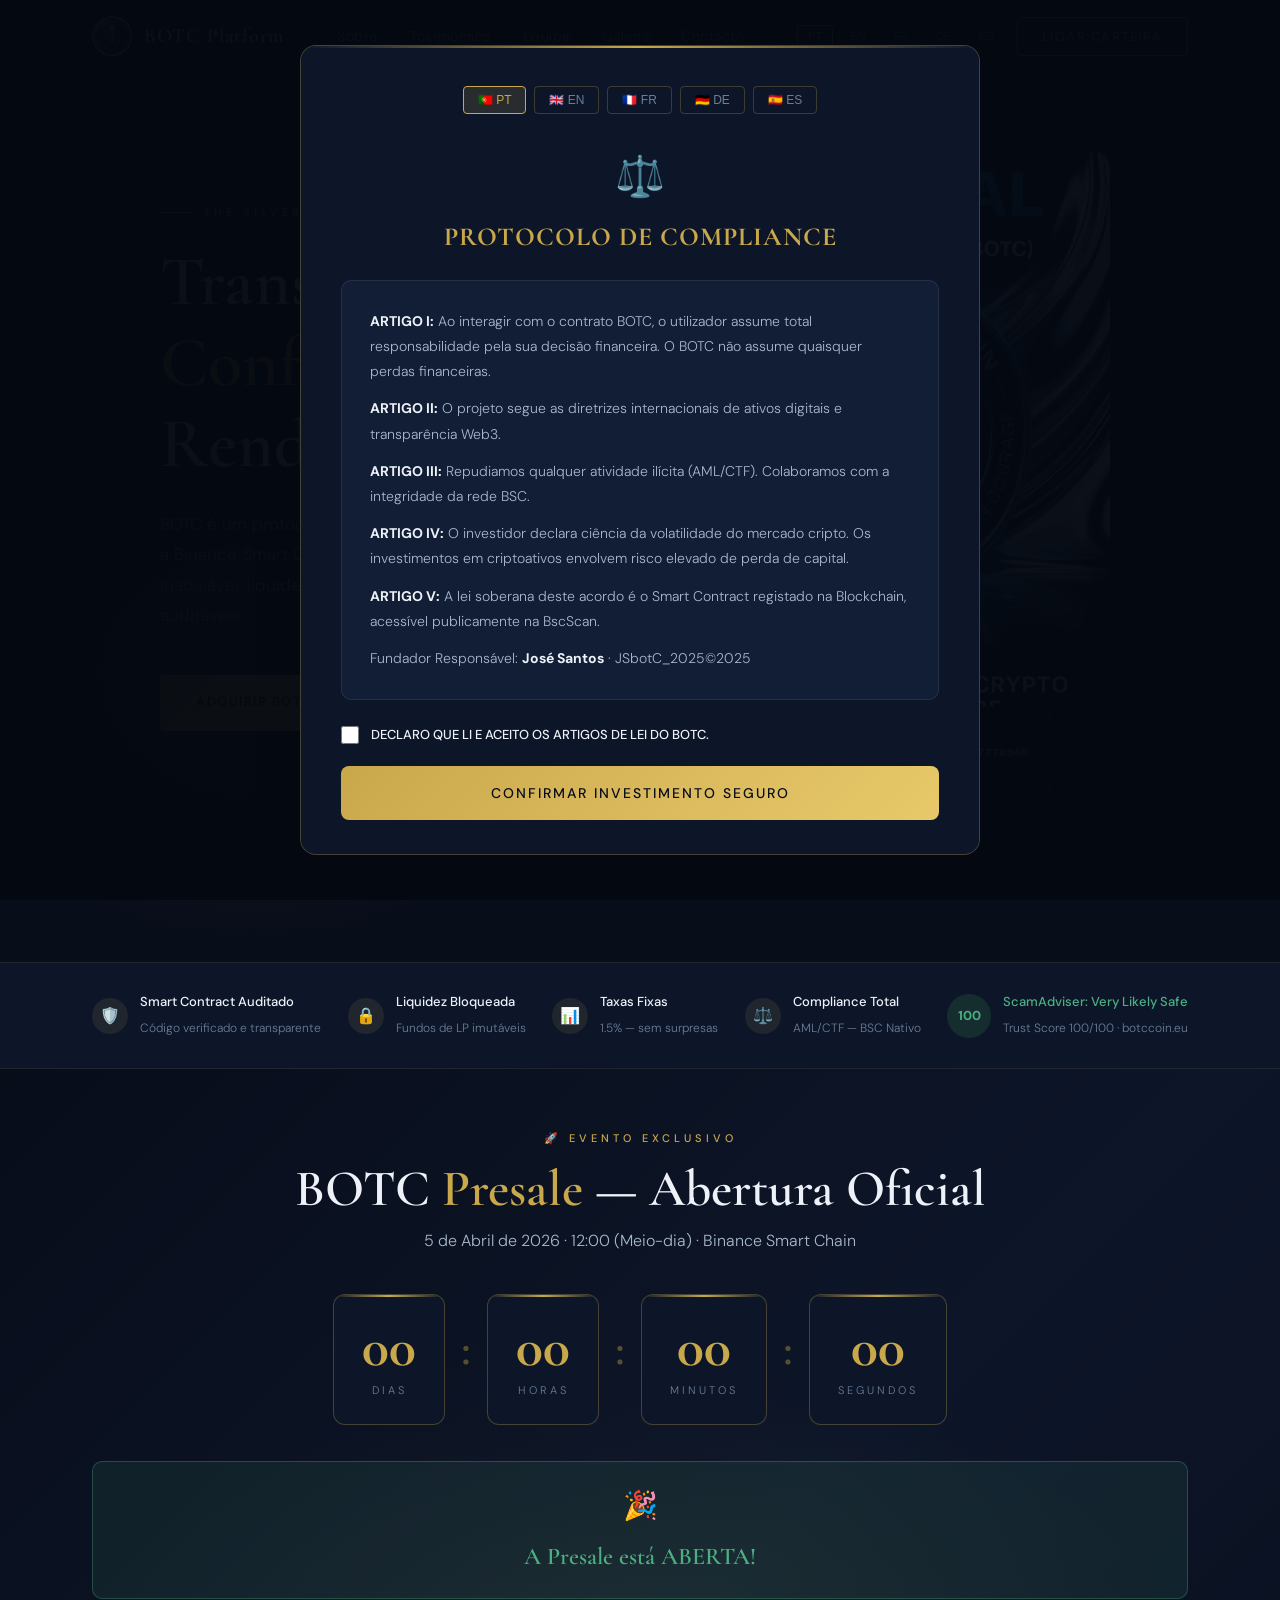
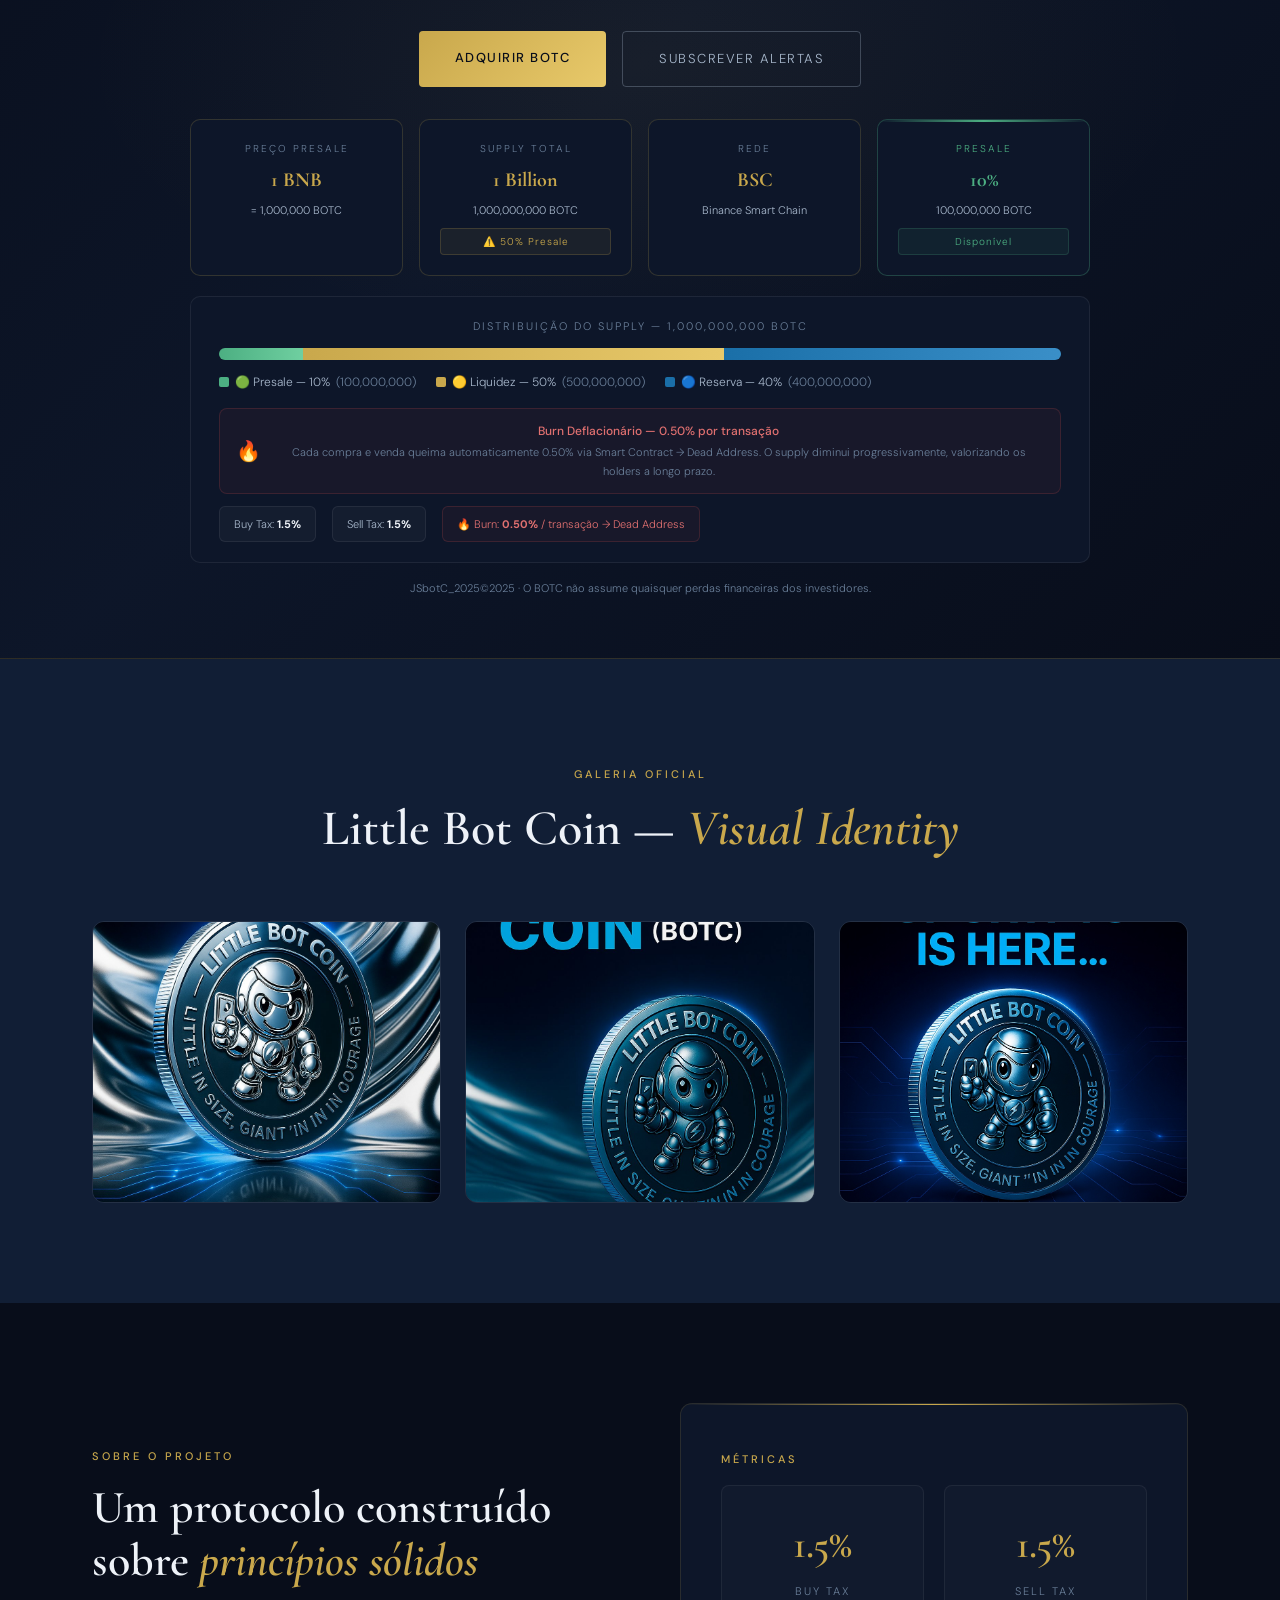
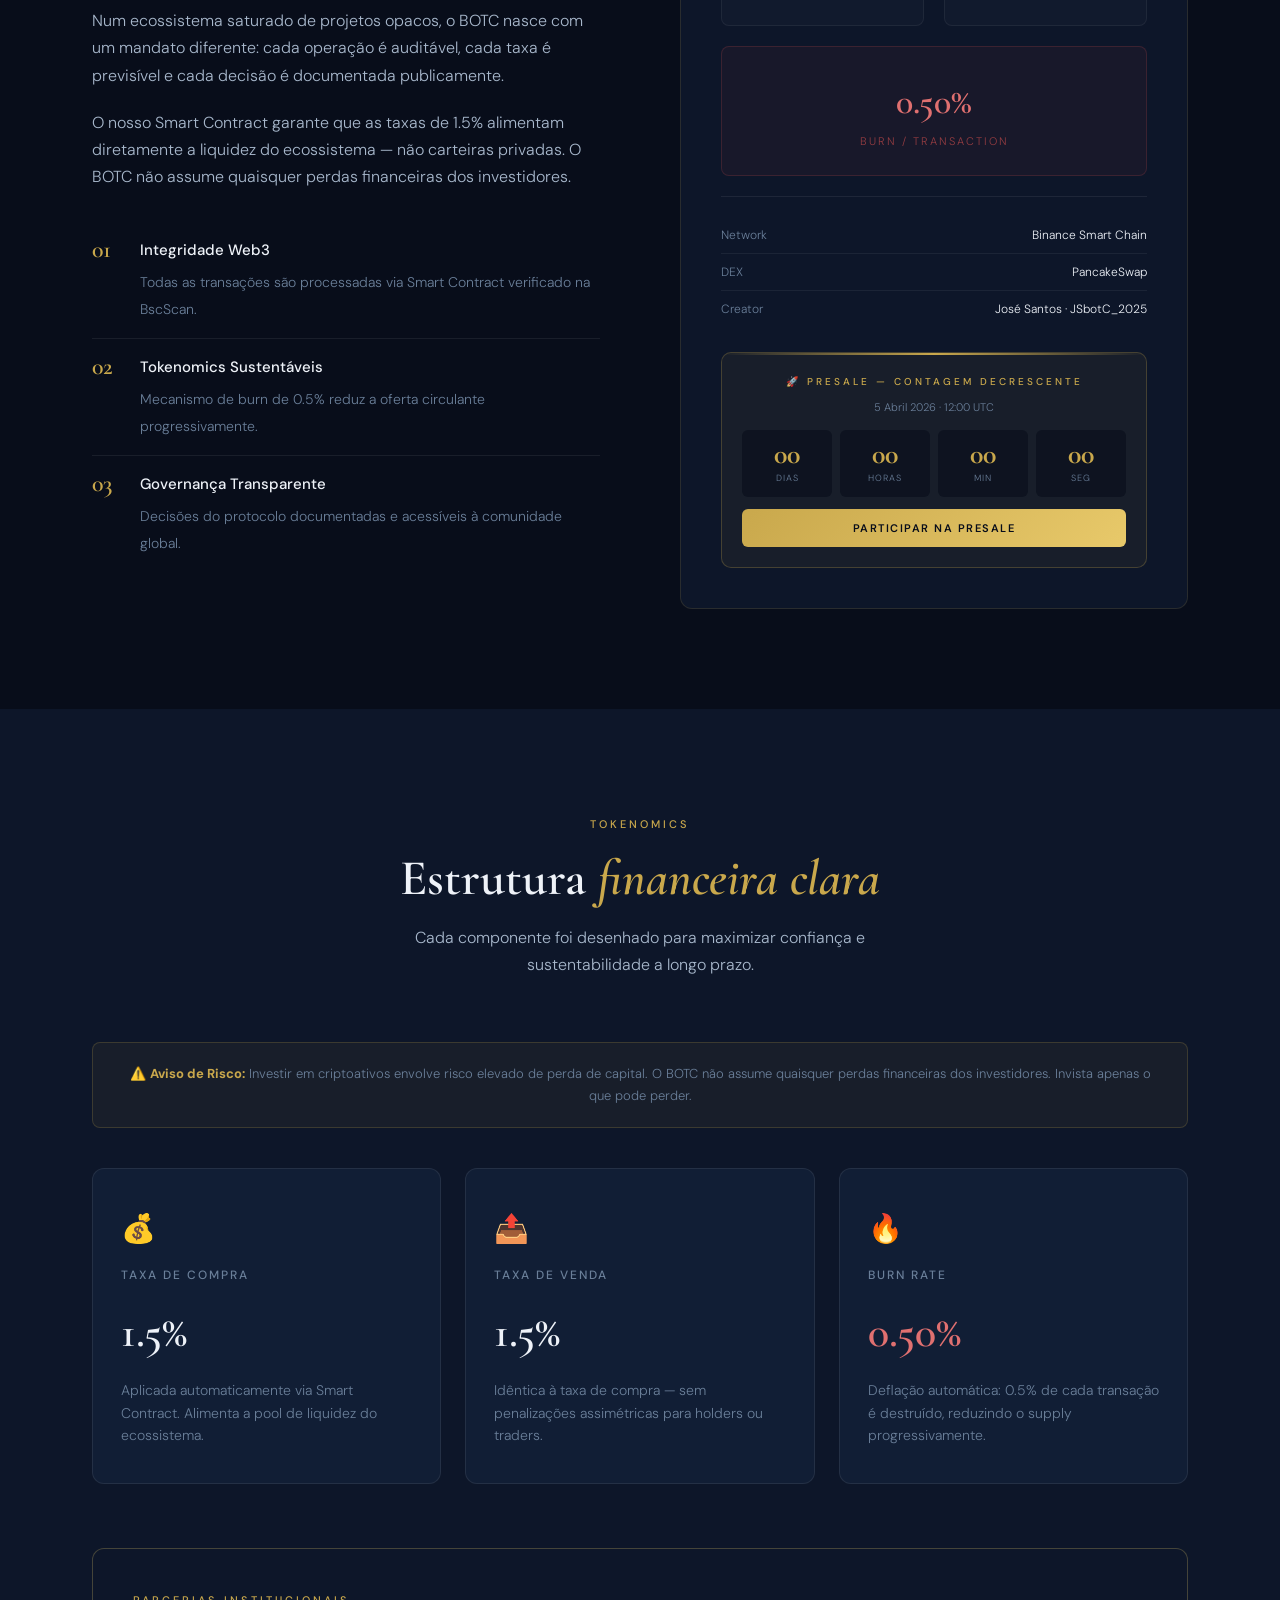
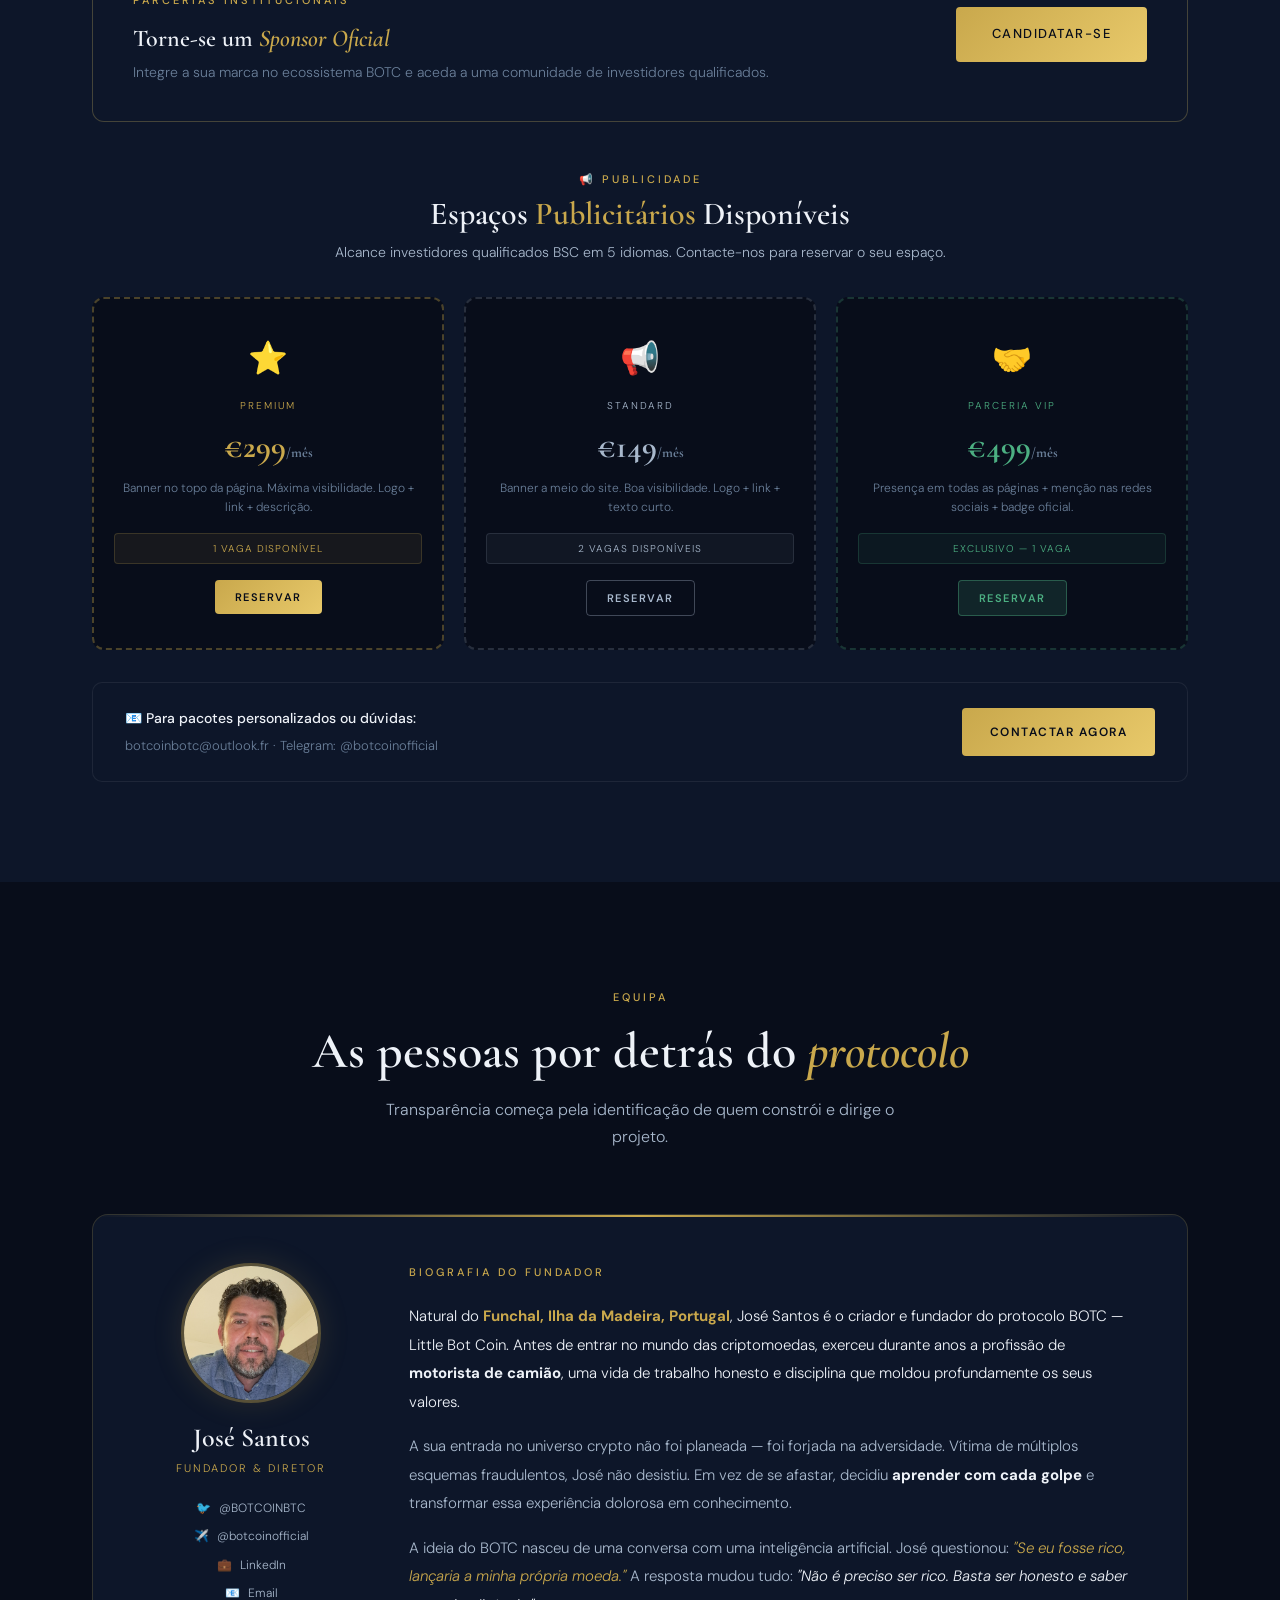
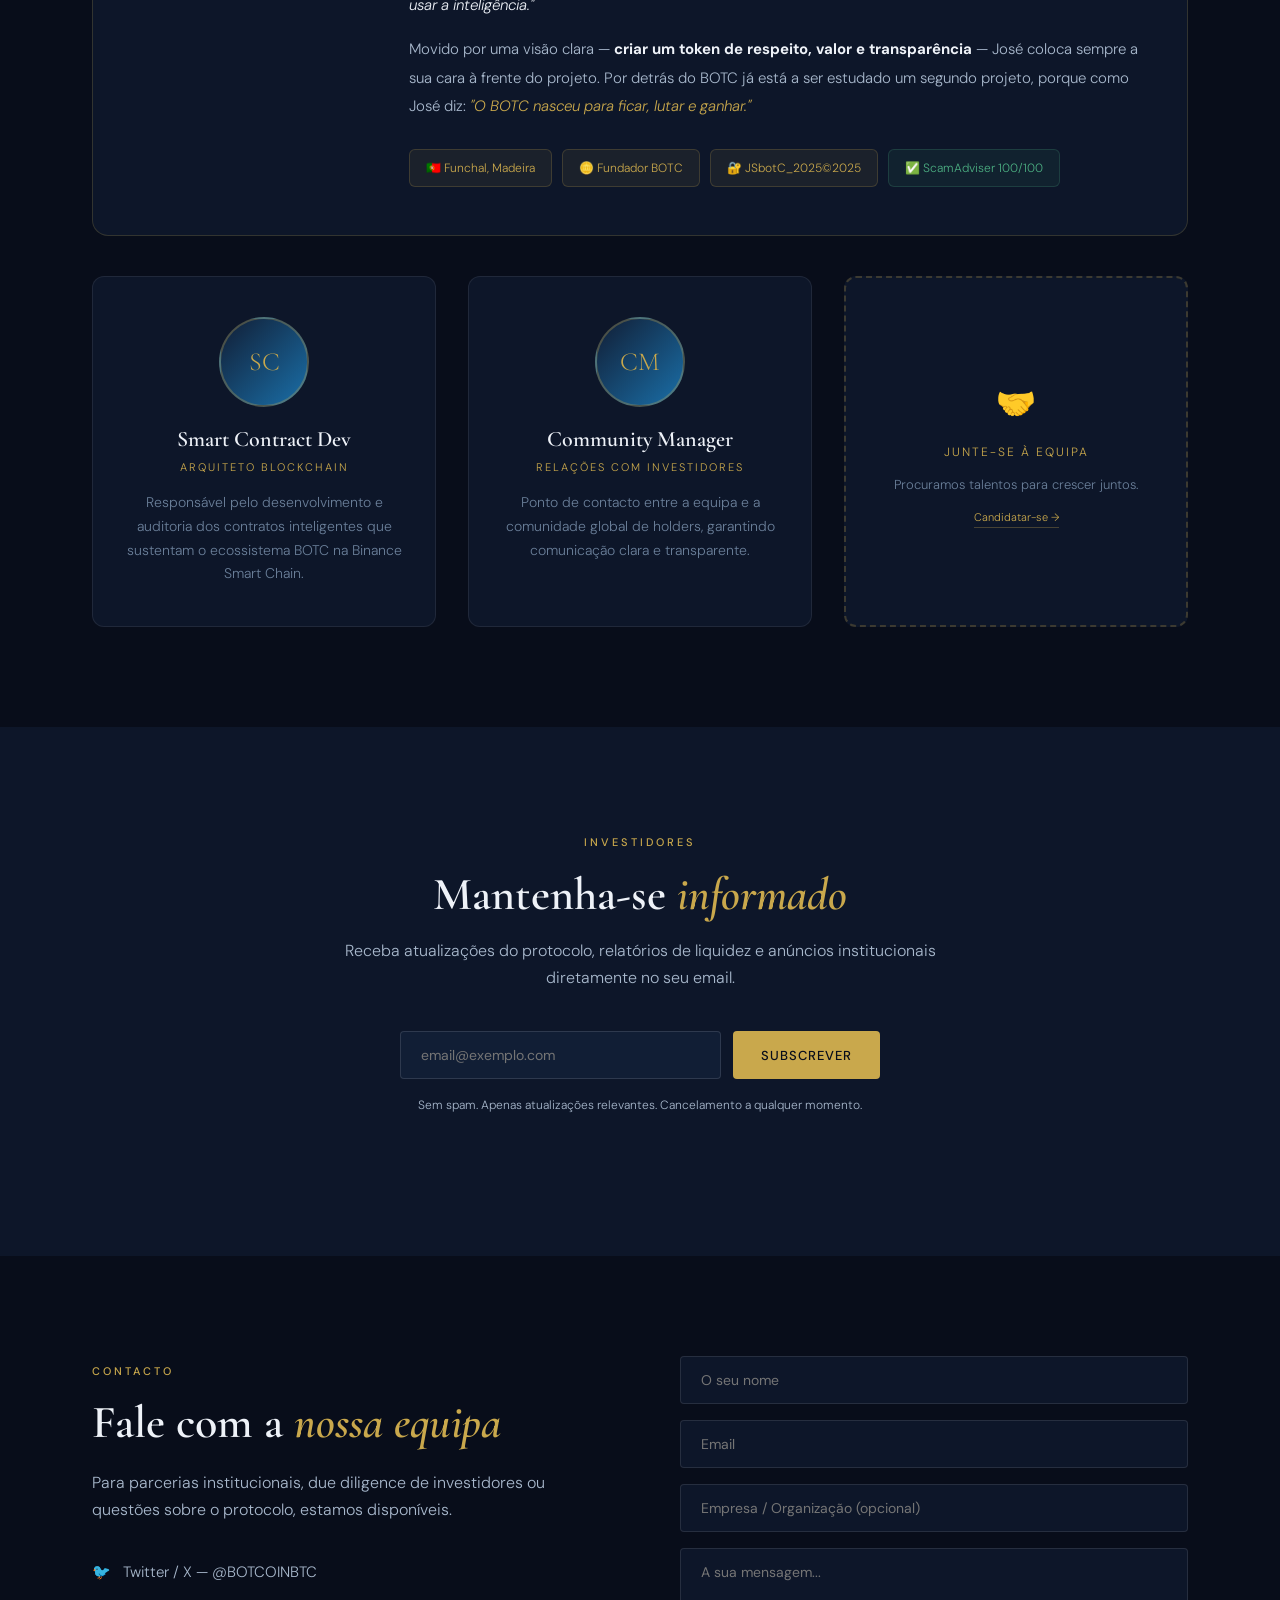
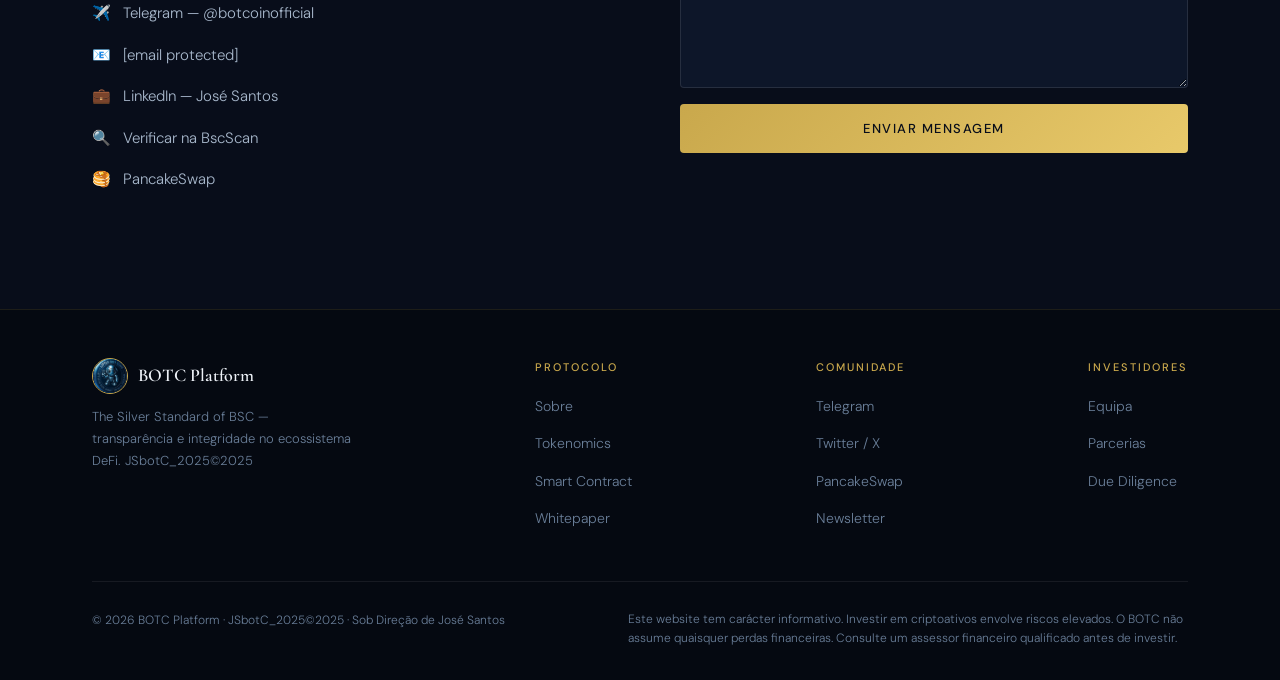
==== commit f64d2150: "Create index.html" ====
--- a/index.html
+++ b/index.html
@@ -2,6 +2,7 @@
 <html lang="pt">
 <head>
 <meta charset="UTF-8"/>
+<meta name="trustpilot-one-time-domain-verification-id" content="ce6b56f6-fe29-4481-9b64-94b3781c9469"/>
 <meta name="viewport" content="width=device-width, initial-scale=1.0"/>
 <title>BOTC Platform — Little Bot Coin</title>
 <link href="https://fonts.googleapis.com/css2?family=Cormorant+Garamond:wght@400;500;600;700&family=DM+Sans:wght@300;400;500&display=swap" rel="stylesheet"/>
@@ -609,7 +610,7 @@
           <div style="font-family:'Cormorant Garamond',serif;font-size:32px;color:#c9a84c;font-weight:700;margin-bottom:4px;">€299<span style="font-size:14px;color:#6a7f99;">/mês</span></div>
           <p style="font-size:12px;color:#6a7f99;margin-bottom:16px;line-height:1.6;">Banner no topo da página. Máxima visibilidade. Logo + link + descrição.</p>
           <div style="font-size:10px;color:#c9a84c;background:rgba(201,168,76,0.08);border:1px solid rgba(201,168,76,0.2);border-radius:4px;padding:6px;letter-spacing:1px;text-transform:uppercase;margin-bottom:16px;">1 Vaga Disponível</div>
-          <a href="/cdn-cgi/l/email-protection#7b19140f1814121519140f183b140e0f17141410551d0944080e19111e180f462b0e19171218121f1a1f1e5b2b091e16120e165b39342f385b2b171a0f1d140916" style="display:inline-block;background:linear-gradient(135deg,#c9a84c,#e8c96a);color:#080d1a;font-family:'DM Sans',sans-serif;font-size:11px;font-weight:600;letter-spacing:1.5px;text-transform:uppercase;padding:10px 20px;border-radius:4px;text-decoration:none;">Reservar</a>
+          <button onclick="window.open('https://t.me/botcoinofficial','_blank')" style="background:linear-gradient(135deg,#c9a84c,#e8c96a);color:#080d1a;border:none;font-family:'DM Sans',sans-serif;font-size:11px;font-weight:600;letter-spacing:1.5px;text-transform:uppercase;padding:10px 20px;border-radius:4px;cursor:pointer;">Reservar</button>
         </div>
 
         <!-- Slot Standard -->
@@ -619,7 +620,7 @@
           <div style="font-family:'Cormorant Garamond',serif;font-size:32px;color:#a8b8cc;font-weight:700;margin-bottom:4px;">€149<span style="font-size:14px;color:#6a7f99;">/mês</span></div>
           <p style="font-size:12px;color:#6a7f99;margin-bottom:16px;line-height:1.6;">Banner a meio do site. Boa visibilidade. Logo + link + texto curto.</p>
           <div style="font-size:10px;color:#a8b8cc;background:rgba(168,184,204,0.06);border:1px solid rgba(168,184,204,0.15);border-radius:4px;padding:6px;letter-spacing:1px;text-transform:uppercase;margin-bottom:16px;">2 Vagas Disponíveis</div>
-          <a href="/cdn-cgi/l/email-protection#690b061d0a0600070b061d0a29061c1d05060602470f1b561a1c0b030c0a1d54391c0b05000a000d080d0c493a1d08070d081b0d492b263d2a493905081d0f061b04" style="display:inline-block;background:transparent;border:1px solid rgba(168,184,204,0.35);color:#a8b8cc;font-family:'DM Sans',sans-serif;font-size:11px;font-weight:600;letter-spacing:1.5px;text-transform:uppercase;padding:10px 20px;border-radius:4px;text-decoration:none;">Reservar</a>
+          <button onclick="window.open('https://t.me/botcoinofficial','_blank')" style="background:transparent;border:1px solid rgba(168,184,204,0.35);color:#a8b8cc;font-family:'DM Sans',sans-serif;font-size:11px;font-weight:600;letter-spacing:1.5px;text-transform:uppercase;padding:10px 20px;border-radius:4px;cursor:pointer;">Reservar</button>
         </div>
 
         <!-- Slot Parceria -->
@@ -629,7 +630,7 @@
           <div style="font-family:'Cormorant Garamond',serif;font-size:32px;color:#4caf82;font-weight:700;margin-bottom:4px;">€499<span style="font-size:14px;color:#6a7f99;">/mês</span></div>
           <p style="font-size:12px;color:#6a7f99;margin-bottom:16px;line-height:1.6;">Presença em todas as páginas + menção nas redes sociais + badge oficial.</p>
           <div style="font-size:10px;color:#4caf82;background:rgba(76,175,130,0.07);border:1px solid rgba(76,175,130,0.2);border-radius:4px;padding:6px;letter-spacing:1px;text-transform:uppercase;margin-bottom:16px;">Exclusivo — 1 Vaga</div>
-          <a href="/cdn-cgi/l/email-protection#20424f54434f494e424f5443604f55544c4f4f4b0e46521f5355424a4543541d70415243455249410076697000626f746300704c4154464f524d" style="display:inline-block;background:rgba(76,175,130,0.15);border:1px solid rgba(76,175,130,0.4);color:#4caf82;font-family:'DM Sans',sans-serif;font-size:11px;font-weight:600;letter-spacing:1.5px;text-transform:uppercase;padding:10px 20px;border-radius:4px;text-decoration:none;">Reservar</a>
+          <button onclick="window.open('https://t.me/botcoinofficial','_blank')" style="background:rgba(76,175,130,0.15);border:1px solid rgba(76,175,130,0.4);color:#4caf82;font-family:'DM Sans',sans-serif;font-size:11px;font-weight:600;letter-spacing:1.5px;text-transform:uppercase;padding:10px 20px;border-radius:4px;cursor:pointer;">Reservar</button>
         </div>
 
       </div>
@@ -638,9 +639,9 @@
       <div style="background:#0d1629;border:1px solid rgba(255,255,255,0.07);border-radius:10px;padding:24px 32px;display:flex;align-items:center;justify-content:space-between;flex-wrap:wrap;gap:16px;">
         <div>
           <p style="font-size:14px;color:#eef2f8;font-weight:500;margin-bottom:4px;">📧 Para pacotes personalizados ou dúvidas:</p>
-          <p style="font-size:13px;color:#6a7f99;"><a href="/cdn-cgi/l/email-protection" class="__cf_email__" data-cfemail="b6d4d9c2d5d9dfd8d4d9c2d5f6d9c3c2dad9d9dd98d0c4">[email&#160;protected]</a> · Telegram: @botcoinofficial</p>
+          <p style="font-size:13px;color:#6a7f99;">botcoinbotc@outlook.fr · Telegram: @botcoinofficial</p>
         </div>
-        <a href="/cdn-cgi/l/email-protection#3f5d504b5c5056515d504b5c7f504a4b5350505411594d004c4a5d555a5c4b026f4a5d53565c565b5e5b5a1f7d706b7c1f6f535e4b59504d52" style="background:linear-gradient(135deg,#c9a84c,#e8c96a);color:#080d1a;font-family:'DM Sans',sans-serif;font-size:12px;font-weight:600;letter-spacing:1.5px;text-transform:uppercase;padding:14px 28px;border-radius:4px;text-decoration:none;white-space:nowrap;">Contactar Agora</a>
+        <a href="mailto:botcoinbotc@outlook.fr" style="background:linear-gradient(135deg,#c9a84c,#e8c96a);color:#080d1a;font-family:'DM Sans',sans-serif;font-size:12px;font-weight:600;letter-spacing:1.5px;text-transform:uppercase;padding:14px 28px;border-radius:4px;text-decoration:none;white-space:nowrap;">Contactar Agora</a>
       </div>
     </div>
 
@@ -677,23 +678,21 @@
 
       <!-- Biography Text -->
       <div>
-        <div style="font-size:11px;letter-spacing:3px;text-transform:uppercase;color:#c9a84c;font-weight:500;margin-bottom:20px;">Biografia do Fundador</div>
-        
+        <div id="bio-title" style="font-size:11px;letter-spacing:3px;text-transform:uppercase;color:#c9a84c;font-weight:500;margin-bottom:20px;">Biografia do Fundador</div>
+        <div id="bio-content">
         <p style="font-size:15px;color:#eef2f8;line-height:1.9;margin-bottom:16px;">
           Natural do <strong style="color:#c9a84c;">Funchal, Ilha da Madeira, Portugal</strong>, José Santos é o criador e fundador do protocolo BOTC — Little Bot Coin. Antes de entrar no mundo das criptomoedas, exerceu durante anos a profissão de <strong style="color:#eef2f8;">motorista de camião</strong>, uma vida de trabalho honesto e disciplina que moldou profundamente os seus valores.
         </p>
-
         <p style="font-size:15px;color:#a8b8cc;line-height:1.9;margin-bottom:16px;">
-          A sua entrada no universo crypto não foi planeada — foi forjada na adversidade. Vítima de múltiplos esquemas fraudulentos, José não desistiu. Em vez de se afastar, decidiu <strong style="color:#eef2f8;">aprender com cada golpe</strong> e transformar essa experiência dolorosa em conhecimento. Foi essa determinação que o levou a compreender profundamente como os projetos honestos se distinguem dos fraudulentos.
+          A sua entrada no universo crypto não foi planeada — foi forjada na adversidade. Vítima de múltiplos esquemas fraudulentos, José não desistiu. Em vez de se afastar, decidiu <strong style="color:#eef2f8;">aprender com cada golpe</strong> e transformar essa experiência dolorosa em conhecimento.
         </p>
-
         <p style="font-size:15px;color:#a8b8cc;line-height:1.9;margin-bottom:16px;">
-          A ideia do BOTC nasceu de uma conversa com uma inteligência artificial. José questionou: <em style="color:#c9a84c;">"Se eu fosse rico, lançaria a minha própria moeda."</em> A resposta mudou tudo: <em style="color:#eef2f8;">"Não é preciso ser rico. Basta ser honesto e saber usar a inteligência."</em> Foi nesse momento que o projeto BOTC nasceu.
+          A ideia do BOTC nasceu de uma conversa com uma inteligência artificial. José questionou: <em style="color:#c9a84c;">"Se eu fosse rico, lançaria a minha própria moeda."</em> A resposta mudou tudo: <em style="color:#eef2f8;">"Não é preciso ser rico. Basta ser honesto e saber usar a inteligência."</em>
         </p>
-
         <p style="font-size:15px;color:#a8b8cc;line-height:1.9;margin-bottom:28px;">
-          Movido por uma visão clara — <strong style="color:#eef2f8;">criar um token de respeito, valor e transparência</strong> — José coloca sempre a sua cara à frente do projeto. O BOTC não é apenas uma moeda digital; é uma promessa de que é possível construir algo sério e honesto no mundo crypto. Por detrás do BOTC já está a ser estudado um segundo projeto, porque como José diz: <em style="color:#c9a84c;">"O BOTC nasceu para ficar, lutar e ganhar."</em>
+          Movido por uma visão clara — <strong style="color:#eef2f8;">criar um token de respeito, valor e transparência</strong> — José coloca sempre a sua cara à frente do projeto. Por detrás do BOTC já está a ser estudado um segundo projeto, porque como José diz: <em style="color:#c9a84c;">"O BOTC nasceu para ficar, lutar e ganhar."</em>
         </p>
+        </div>
 
         <div style="display:flex;gap:10px;flex-wrap:wrap;">
           <div style="background:rgba(201,168,76,0.08);border:1px solid rgba(201,168,76,0.2);border-radius:6px;padding:8px 16px;font-size:12px;color:#c9a84c;">🇵🇹 Funchal, Madeira</div>
@@ -722,7 +721,7 @@
         <div style="font-size:32px;">🤝</div>
         <div style="font-size:12px;letter-spacing:2px;text-transform:uppercase;color:#c9a84c;">Junte-se à Equipa</div>
         <p style="font-size:13px;color:#6a7f99;text-align:center;">Procuramos talentos para crescer juntos.</p>
-        <a href="mailto:botcoinbotc@outlook.fr?subject=Candidatura Equipa BOTC" style="font-size:11px;color:#c9a84c;text-decoration:none;border-bottom:1px solid rgba(201,168,76,0.3);">Candidatar-se →</a>
+        <a href="mailto:botcoinbotc@outlook.fr" style="font-size:11px;color:#c9a84c;text-decoration:none;border-bottom:1px solid rgba(201,168,76,0.3);">Candidatar-se →</a>
       </div>
     </div>
 
@@ -756,7 +755,7 @@
         <ul class="contact-links">
           <li><a href="https://twitter.com/BOTCOINBTC" target="_blank"><span>🐦</span> Twitter / X — @BOTCOINBTC</a></li>
           <li><a href="https://t.me/botcoinofficial" target="_blank"><span>✈️</span> Telegram — @botcoinofficial</a></li>
-          <li><a href="/cdn-cgi/l/email-protection#89ebe6fdeae6e0e7ebe6fdeac9e6fcfde5e6e6e2a7effb"><span>📧</span> <span class="__cf_email__" data-cfemail="ec8e83988f8385828e83988fac83999880838387c28a9e">[email&#160;protected]</span></a></li>
+          <li><a href="mailto:botcoinbotc@outlook.fr"><span>📧</span> <span class="__cf_email__" data-cfemail="ec8e83988f8385828e83988fac83999880838387c28a9e">[email&#160;protected]</span></a></li>
           <li><a href="https://linkedin.com/in/jose-santos-0439743b1" target="_blank"><span>💼</span> LinkedIn — José Santos</a></li>
           <li><a href="https://bscscan.com/address/0x087e6005Be1078436B424d852A0777B846959888" target="_blank"><span>🔍</span> Verificar na BscScan</a></li>
           <li><a href="https://pancakeswap.finance" target="_blank"><span>🥞</span> PancakeSwap</a></li>
@@ -809,7 +808,7 @@
   </div>
 </footer>
 
-<script data-cfasync="false" src="/cdn-cgi/scripts/5c5dd728/cloudflare-static/email-decode.min.js"></script><script data-cfasync="false" src="/cdn-cgi/scripts/5c5dd728/cloudflare-static/email-decode.min.js"></script><script>
+<script>
 const translations = ;
 
 let currentLang = 'pt';
@@ -846,6 +845,28 @@
     const isActive = btn.textContent.trim().toUpperCase().endsWith(lang.toUpperCase());
     btn.classList.toggle('active', isActive);
   });
+
+  // Update biography
+  const bioContent = document.getElementById('bio-content');
+  const bioTitle = document.getElementById('bio-title');
+  if (bioContent && bioTitle) {
+    const bioTitles = {
+      pt:'Biografia do Fundador',
+      en:'Founder Biography',
+      fr:'Biographie du Fondateur',
+      de:'Biografie des Gründers',
+      es:'Biografía del Fundador'
+    };
+    const bios = {
+      pt:`<p style="font-size:15px;color:#eef2f8;line-height:1.9;margin-bottom:16px;">Natural do <strong style="color:#c9a84c;">Funchal, Ilha da Madeira, Portugal</strong>, José Santos é o criador e fundador do protocolo BOTC. Antes de entrar no mundo das criptomoedas, exerceu durante anos a profissão de <strong style="color:#eef2f8;">motorista de camião</strong>.</p><p style="font-size:15px;color:#a8b8cc;line-height:1.9;margin-bottom:16px;">Vítima de múltiplos esquemas fraudulentos, José não desistiu. Decidiu <strong style="color:#eef2f8;">aprender com cada golpe</strong> e transformar essa experiência em conhecimento.</p><p style="font-size:15px;color:#a8b8cc;line-height:1.9;margin-bottom:16px;">A ideia do BOTC nasceu de uma conversa com IA: <em style="color:#c9a84c;">"Se eu fosse rico, lançaria a minha própria moeda."</em> A resposta: <em style="color:#eef2f8;">"Não é preciso ser rico. Basta ser honesto."</em></p><p style="font-size:15px;color:#a8b8cc;line-height:1.9;margin-bottom:28px;">Como José diz: <em style="color:#c9a84c;">"O BOTC nasceu para ficar, lutar e ganhar."</em></p>`,
+      en:`<p style="font-size:15px;color:#eef2f8;line-height:1.9;margin-bottom:16px;">Born in <strong style="color:#c9a84c;">Funchal, Madeira Island, Portugal</strong>, José Santos is the creator and founder of the BOTC protocol. Before entering the world of cryptocurrencies, he worked for many years as a <strong style="color:#eef2f8;">truck driver</strong>.</p><p style="font-size:15px;color:#a8b8cc;line-height:1.9;margin-bottom:16px;">A victim of multiple fraud schemes, José did not give up. He decided to <strong style="color:#eef2f8;">learn from each setback</strong> and transform that experience into knowledge.</p><p style="font-size:15px;color:#a8b8cc;line-height:1.9;margin-bottom:16px;">The idea for BOTC was born from an AI conversation: <em style="color:#c9a84c;">"If I were rich, I would launch my own coin."</em> The answer: <em style="color:#eef2f8;">"You don't need to be rich. You just need to be honest."</em></p><p style="font-size:15px;color:#a8b8cc;line-height:1.9;margin-bottom:28px;">As José says: <em style="color:#c9a84c;">"BOTC was born to stay, fight and win."</em></p>`,
+      fr:`<p style="font-size:15px;color:#eef2f8;line-height:1.9;margin-bottom:16px;">Né à <strong style="color:#c9a84c;">Funchal, Île de Madère, Portugal</strong>, José Santos est le créateur et fondateur du protocole BOTC. Avant d'entrer dans le monde des cryptomonnaies, il a exercé pendant des années la profession de <strong style="color:#eef2f8;">chauffeur de camion</strong>.</p><p style="font-size:15px;color:#a8b8cc;line-height:1.9;margin-bottom:16px;">Victime de multiples escroqueries, José n'a pas abandonné. Il a décidé d'<strong style="color:#eef2f8;">apprendre de chaque coup dur</strong>.</p><p style="font-size:15px;color:#a8b8cc;line-height:1.9;margin-bottom:16px;">L'idée de BOTC est née d'une conversation IA: <em style="color:#c9a84c;">"Si j'étais riche, je lancerais ma propre monnaie."</em> La réponse: <em style="color:#eef2f8;">"Il n'est pas nécessaire d'être riche. Il suffit d'être honnête."</em></p><p style="font-size:15px;color:#a8b8cc;line-height:1.9;margin-bottom:28px;">Comme José dit: <em style="color:#c9a84c;">"BOTC est né pour rester, se battre et gagner."</em></p>`,
+      de:`<p style="font-size:15px;color:#eef2f8;line-height:1.9;margin-bottom:16px;">Geboren in <strong style="color:#c9a84c;">Funchal, Insel Madeira, Portugal</strong>, ist José Santos der Schöpfer des BOTC-Protokolls. Bevor er in die Kryptowelt eintrat, arbeitete er als <strong style="color:#eef2f8;">LKW-Fahrer</strong>.</p><p style="font-size:15px;color:#a8b8cc;line-height:1.9;margin-bottom:16px;">Als Opfer von Betrug gab José nicht auf. Er entschied sich, <strong style="color:#eef2f8;">aus jedem Rückschlag zu lernen</strong>.</p><p style="font-size:15px;color:#a8b8cc;line-height:1.9;margin-bottom:16px;">Die BOTC-Idee entstand aus einem KI-Gespräch: <em style="color:#c9a84c;">"Wenn ich reich wäre, würde ich meine eigene Münze herausgeben."</em> Die Antwort: <em style="color:#eef2f8;">"Man muss nicht reich sein. Man muss nur ehrlich sein."</em></p><p style="font-size:15px;color:#a8b8cc;line-height:1.9;margin-bottom:28px;">Wie José sagt: <em style="color:#c9a84c;">"BOTC wurde geboren, um zu bleiben, zu kämpfen und zu gewinnen."</em></p>`,
+      es:`<p style="font-size:15px;color:#eef2f8;line-height:1.9;margin-bottom:16px;">Nacido en <strong style="color:#c9a84c;">Funchal, Isla de Madeira, Portugal</strong>, José Santos es el creador del protocolo BOTC. Antes de entrar en el mundo crypto, trabajó durante años como <strong style="color:#eef2f8;">conductor de camión</strong>.</p><p style="font-size:15px;color:#a8b8cc;line-height:1.9;margin-bottom:16px;">Víctima de estafas, José no se rindió. Decidió <strong style="color:#eef2f8;">aprender de cada golpe</strong>.</p><p style="font-size:15px;color:#a8b8cc;line-height:1.9;margin-bottom:16px;">La idea de BOTC nació de una conversación con IA: <em style="color:#c9a84c;">"Si fuera rico, lanzaría mi propia moneda."</em> La respuesta: <em style="color:#eef2f8;">"No es necesario ser rico. Basta con ser honesto."</em></p><p style="font-size:15px;color:#a8b8cc;line-height:1.9;margin-bottom:28px;">Como dice José: <em style="color:#c9a84c;">"BOTC nació para quedarse, luchar y ganar."</em></p>`
+    };
+    bioTitle.textContent = bioTitles[lang] || bioTitles.pt;
+    bioContent.innerHTML = bios[lang] || bios.pt;
+  }
 }
 
 function closeModal() {
@@ -1388,11 +1409,76 @@
 
   // Update lang buttons
   document.querySelectorAll('.lang-modal button, .lang-switcher button').forEach(btn => {
-    const onclickAttr = btn.getAttribute('onclick') || '';
-    btn.classList.toggle('active', onclickAttr.includes("'" + lang + "'"));
+    const oncl
+    const isActive = btn.textContent.trim().toUpperCase() === lang.toUpperCase();
+    btn.classList.toggle('active', isActive);
   });
 }
 
-function toggleConfirm() {
-  const btn = document.getElementById('btn-confirm');
-  const chk = docum
+// Smooth scroll
+document.querySelectorAll('a[href^="#"]').forEach(a => {
+  a.addEventListener('click', e => {
+    const target = document.querySelector(a.getAttribute('href'));
+    if (target) { e.preventDefault(); target.scrollIntoView({behavior:'smooth'}); }
+  });
+});
+
+// Wallet connection
+async function connectWallet() {
+  const btn = document.getElementById('wallet-btn');
+  if (!btn) return;
+  if (typeof window.ethereum !== 'undefined') {
+    try {
+      btn.textContent = 'A ligar...';
+      const accounts = await window.ethereum.request({method:'eth_requestAccounts'});
+      try {
+        await window.ethereum.request({method:'wallet_switchEthereumChain',params:[{chainId:'0x38'}]});
+      } catch(e) {
+        if (e.code===4902) await window.ethereum.request({method:'wallet_addEthereumChain',params:[{chainId:'0x38',chainName:'Binance Smart Chain',nativeCurrency:{name:'BNB',symbol:'BNB',decimals:18},rpcUrls:['https://bsc-dataseed.binance.org/'],blockExplorerUrls:['https://bscscan.com/']}]});
+      }
+      const short = accounts[0].slice(0,6)+'...'+accounts[0].slice(-4);
+      btn.textContent = '✓ '+short;
+      btn.style.background = '#c9a84c';
+      btn.style.color = '#080d1a';
+      window.ethereum.on('accountsChanged',function(a){
+        if(!a.length){btn.textContent='Ligar Carteira';btn.style.background='transparent';btn.style.color='#c9a84c';}
+        else{btn.textContent='✓ '+a[0].slice(0,6)+'...'+a[0].slice(-4);}
+      });
+    } catch(e) {
+      btn.textContent='Ligar Carteira';
+      if(e.code!==4001) showWalletInfo();
+    }
+  } else {
+    showWalletInfo();
+  }
+}
+
+function showWalletInfo() {
+  const existing = document.getElementById('wallet-modal');
+  if(existing) existing.remove();
+  const m = document.createElement('div');
+  m.id = 'wallet-modal';
+  m.style.cssText = 'position:fixed;inset:0;background:rgba(5,9,17,0.93);z-index:10000;display:flex;align-items:center;justify-content:center;padding:20px;';
+  m.innerHTML = `<div style="background:#0d1629;border:1px solid rgba(201,168,76,0.3);border-radius:16px;max-width:440px;width:100%;padding:36px;position:relative;">
+    <div style="position:absolute;top:0;left:0;right:0;height:2px;background:linear-gradient(90deg,transparent,#c9a84c,transparent);border-radius:16px 16px 0 0;"></div>
+    <h3 style="font-family:'Cormorant Garamond',serif;font-size:22px;color:#c9a84c;margin-bottom:20px;text-align:center;">💼 Conectar Carteira</h3>
+    <p style="color:#a8b8cc;margin-bottom:16px;font-size:14px;">Ligue a sua carteira Ledger ou Rabby ao BOTC Platform:</p>
+    <div style="display:flex;flex-direction:column;gap:10px;margin-bottom:20px;">
+      <a href="https://rabby.io" target="_blank" style="display:flex;align-items:center;gap:12px;background:rgba(255,255,255,0.04);border:1px solid rgba(255,255,255,0.1);border-radius:8px;padding:14px;text-decoration:none;color:#eef2f8;">
+        <span style="font-size:24px;">🐰</span><div><strong style="display:block;">Rabby Wallet</strong><span style="font-size:12px;color:#6a7f99;">Instale a extensão e ligue a Ledger via USB</span></div>
+      </a>
+      <a href="https://www.ledger.com/ledger-live" target="_blank" style="display:flex;align-items:center;gap:12px;background:rgba(255,255,255,0.04);border:1px solid rgba(255,255,255,0.1);border-radius:8px;padding:14px;text-decoration:none;color:#eef2f8;">
+        <span style="font-size:24px;">🔐</span><div><strong style="display:block;">Ledger Live</strong><span style="font-size:12px;color:#6a7f99;">Use o Ledger com WalletConnect</span></div>
+      </a>
+      <a href="https://metamask.io" target="_blank" style="display:flex;align-items:center;gap:12px;background:rgba(255,255,255,0.04);border:1px solid rgba(255,255,255,0.1);border-radius:8px;padding:14px;text-decoration:none;color:#eef2f8;">
+        <span style="font-size:24px;">🦊</span><div><strong style="display:block;">MetaMask</strong><span style="font-size:12px;color:#6a7f99;">Carteira popular — suporta BSC</span></div>
+      </a>
+    </div>
+    <button onclick="document.getElementById('wallet-modal').remove()" style="width:100%;padding:14px;border:1px solid rgba(201,168,76,0.3);background:transparent;color:#c9a84c;font-family:'DM Sans',sans-serif;font-size:13px;letter-spacing:1px;text-transform:uppercase;border-radius:6px;cursor:pointer;">Fechar</button>
+  </div>`;
+  document.body.appendChild(m);
+  m.addEventListener('click',function(e){if(e.target===m)m.remove();});
+}
+</script>
+</body>
+</html>
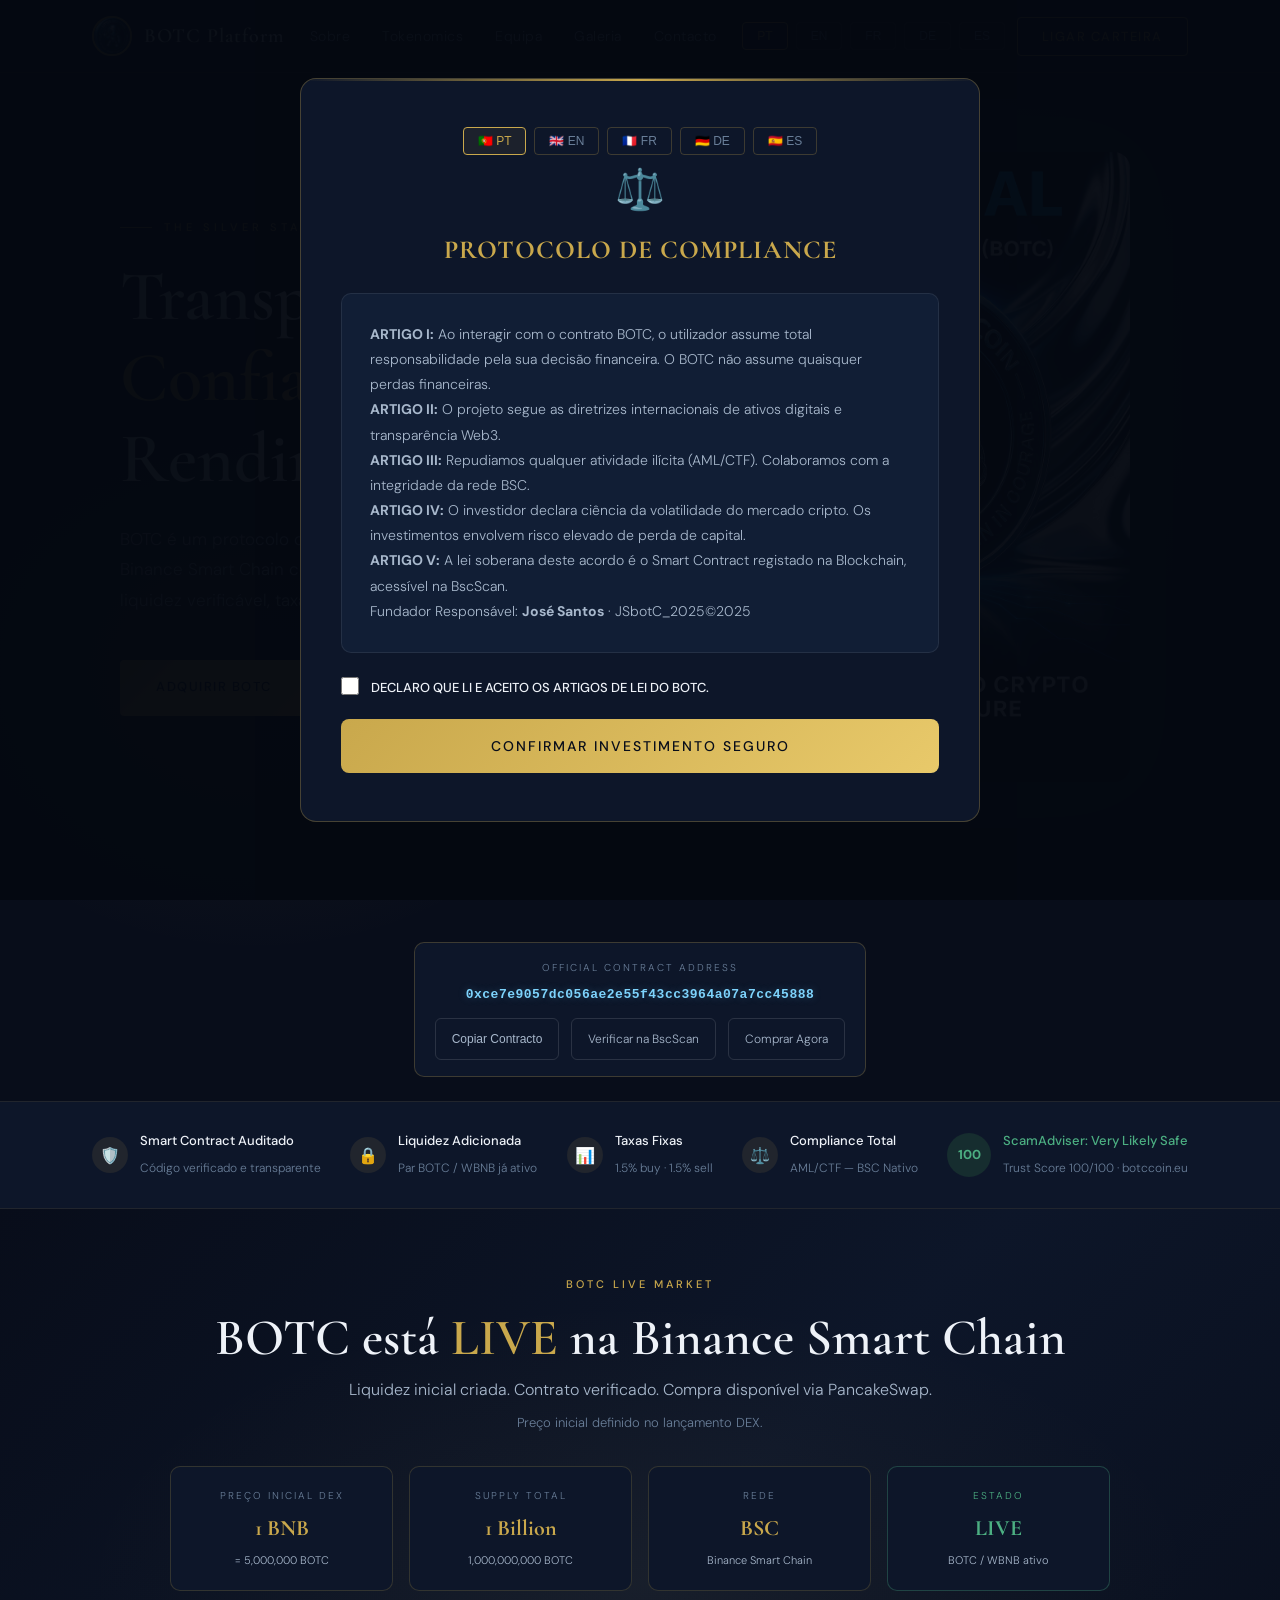
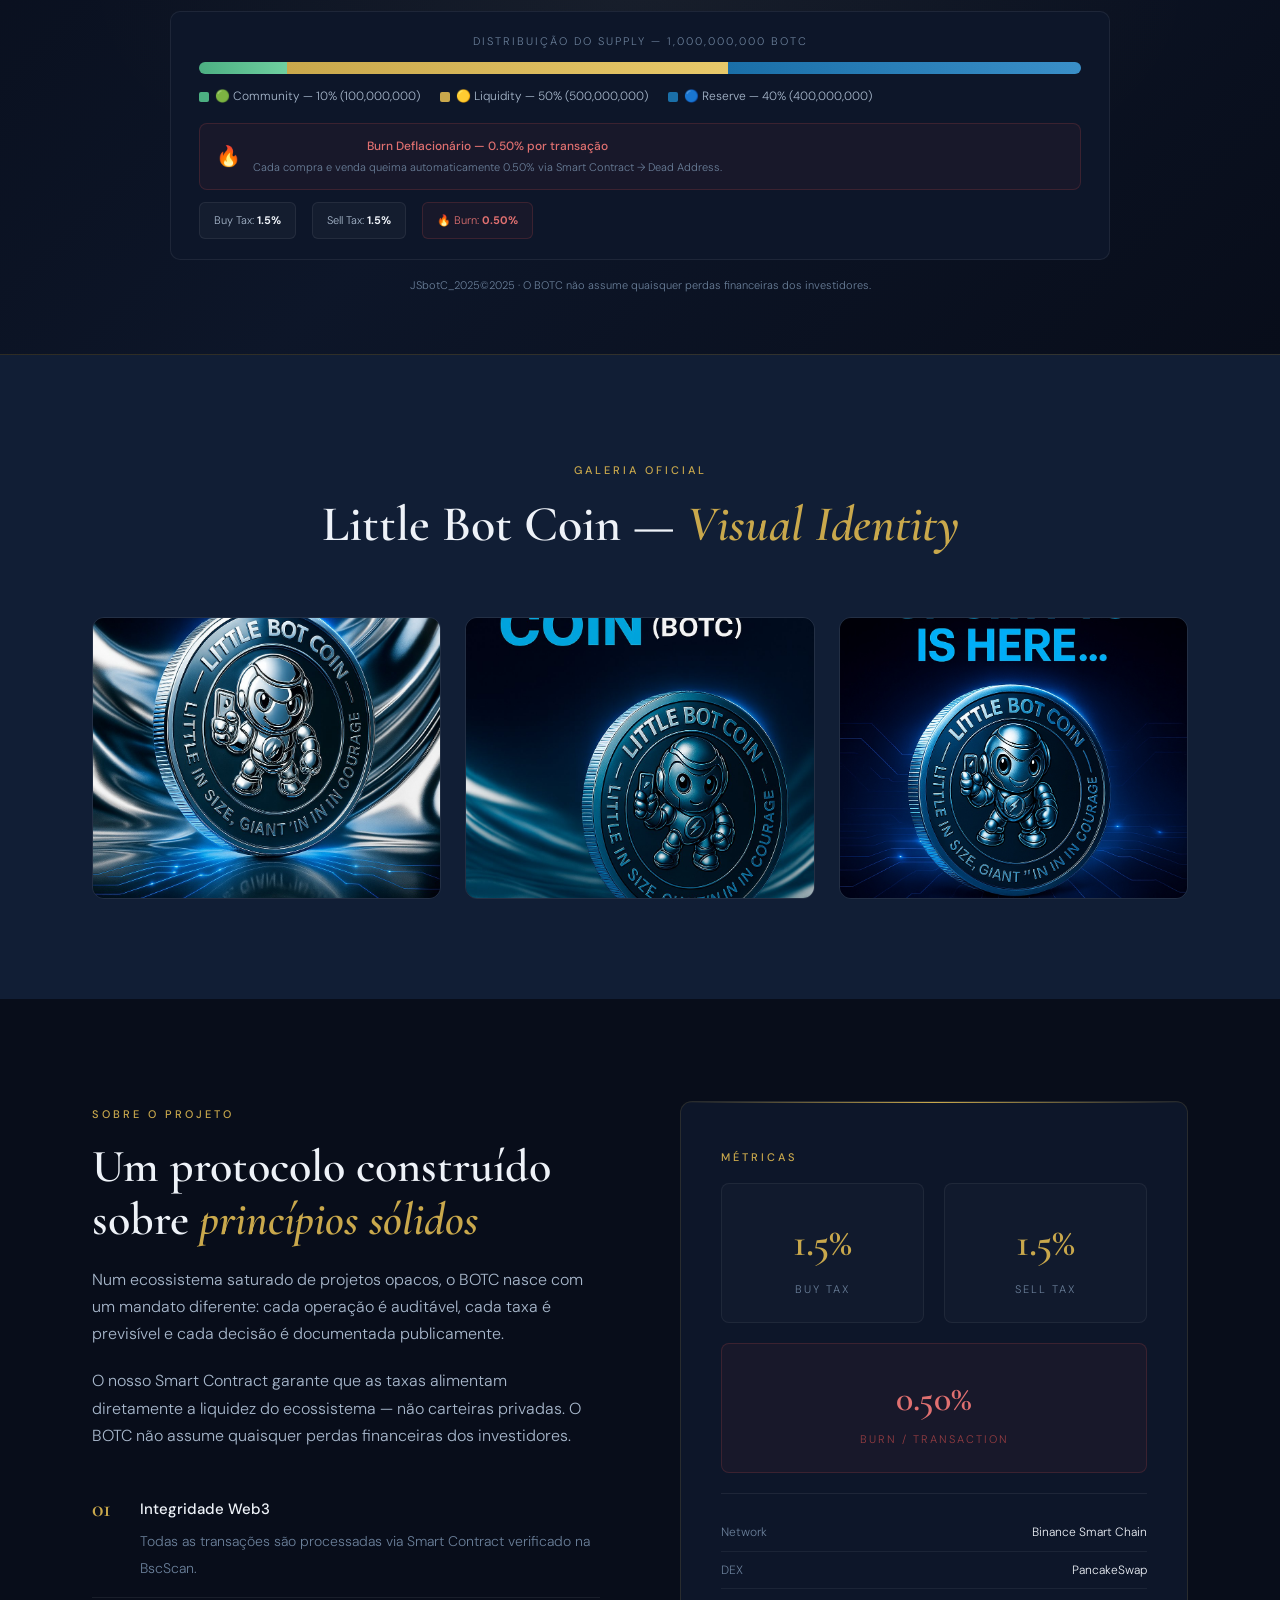
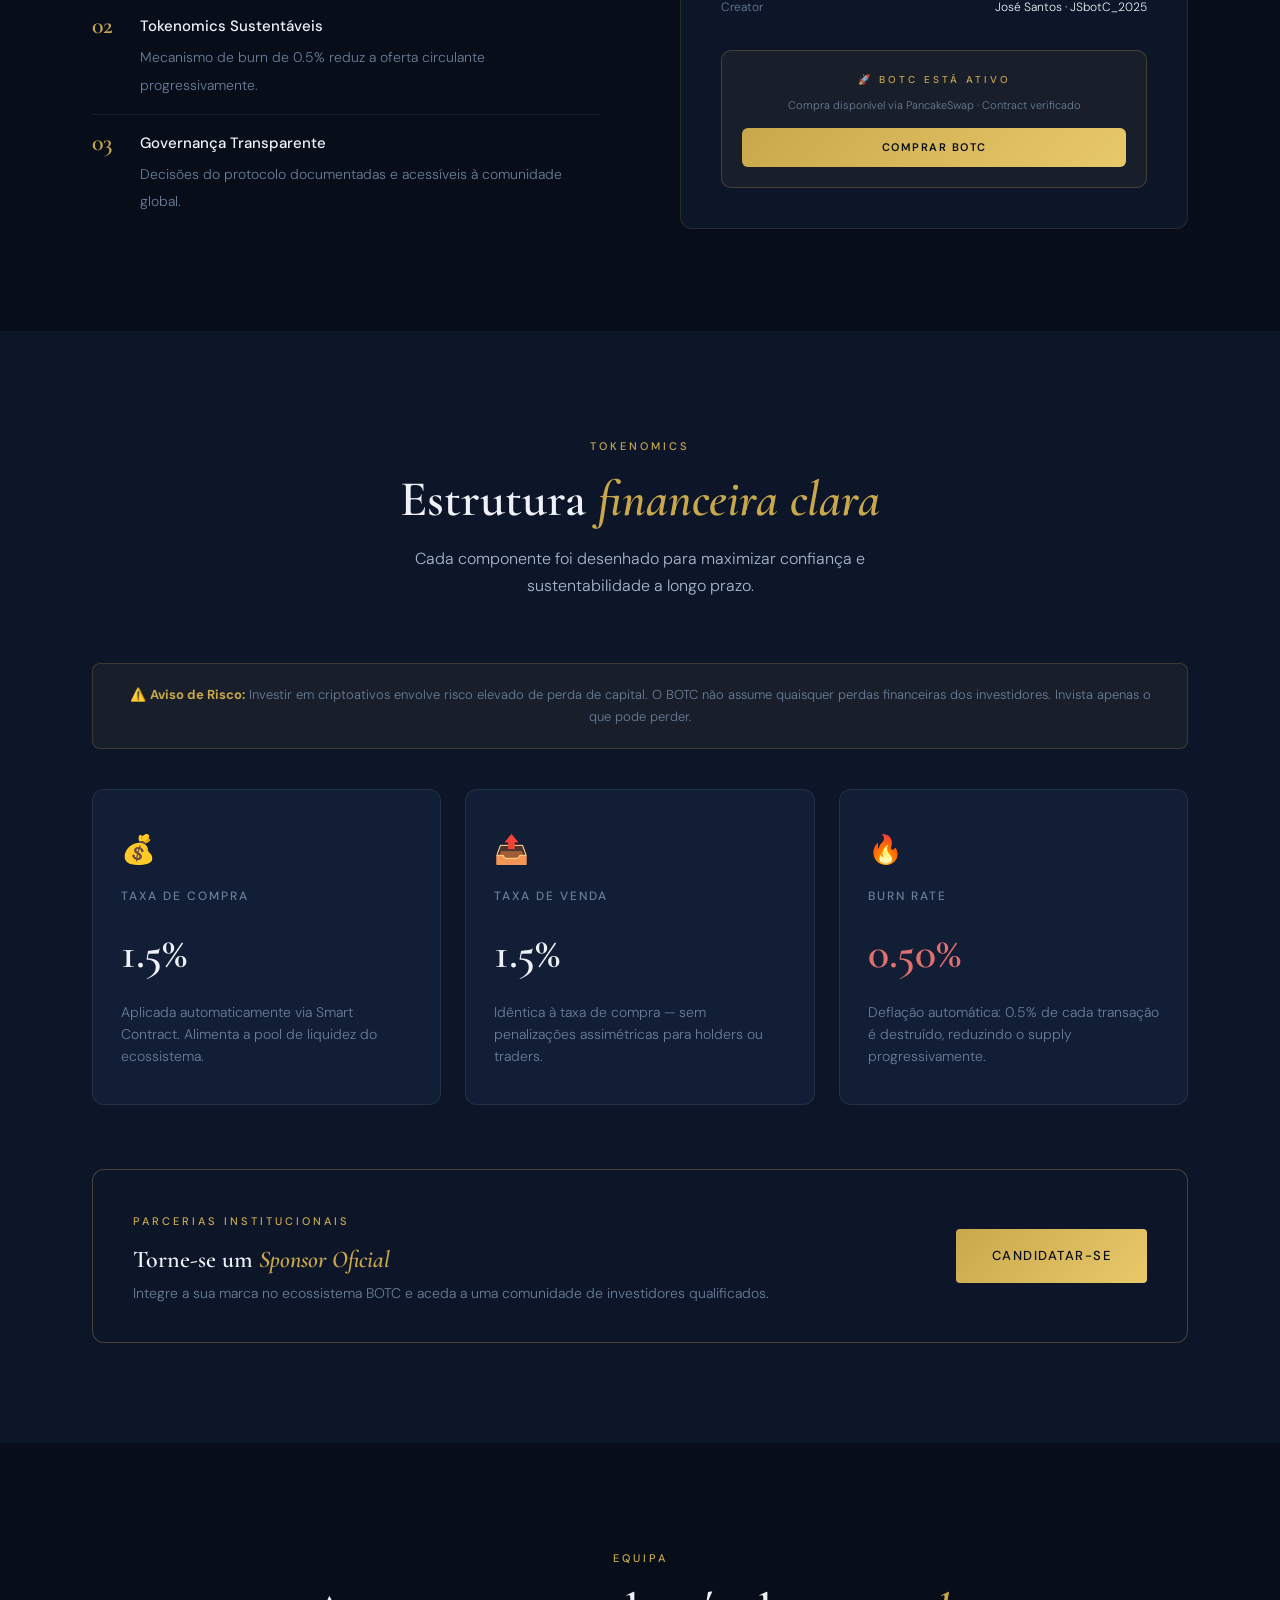
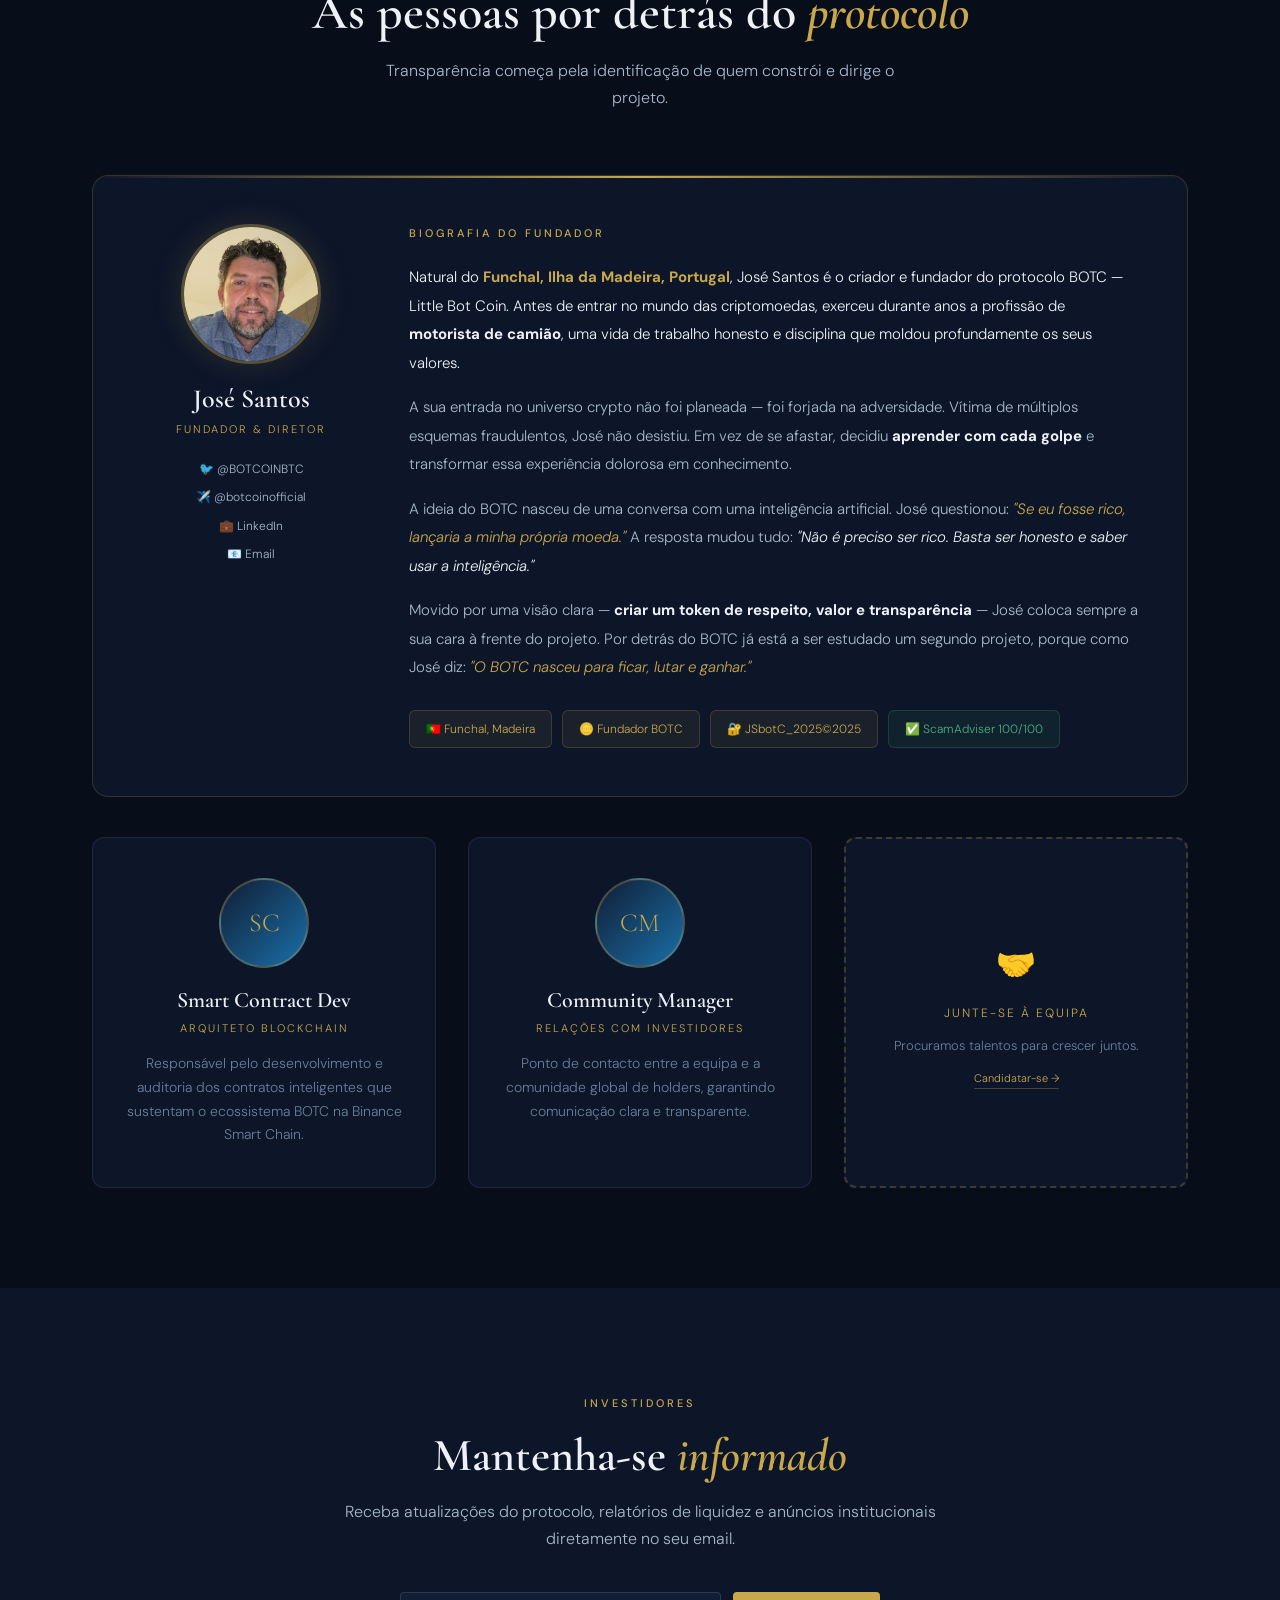
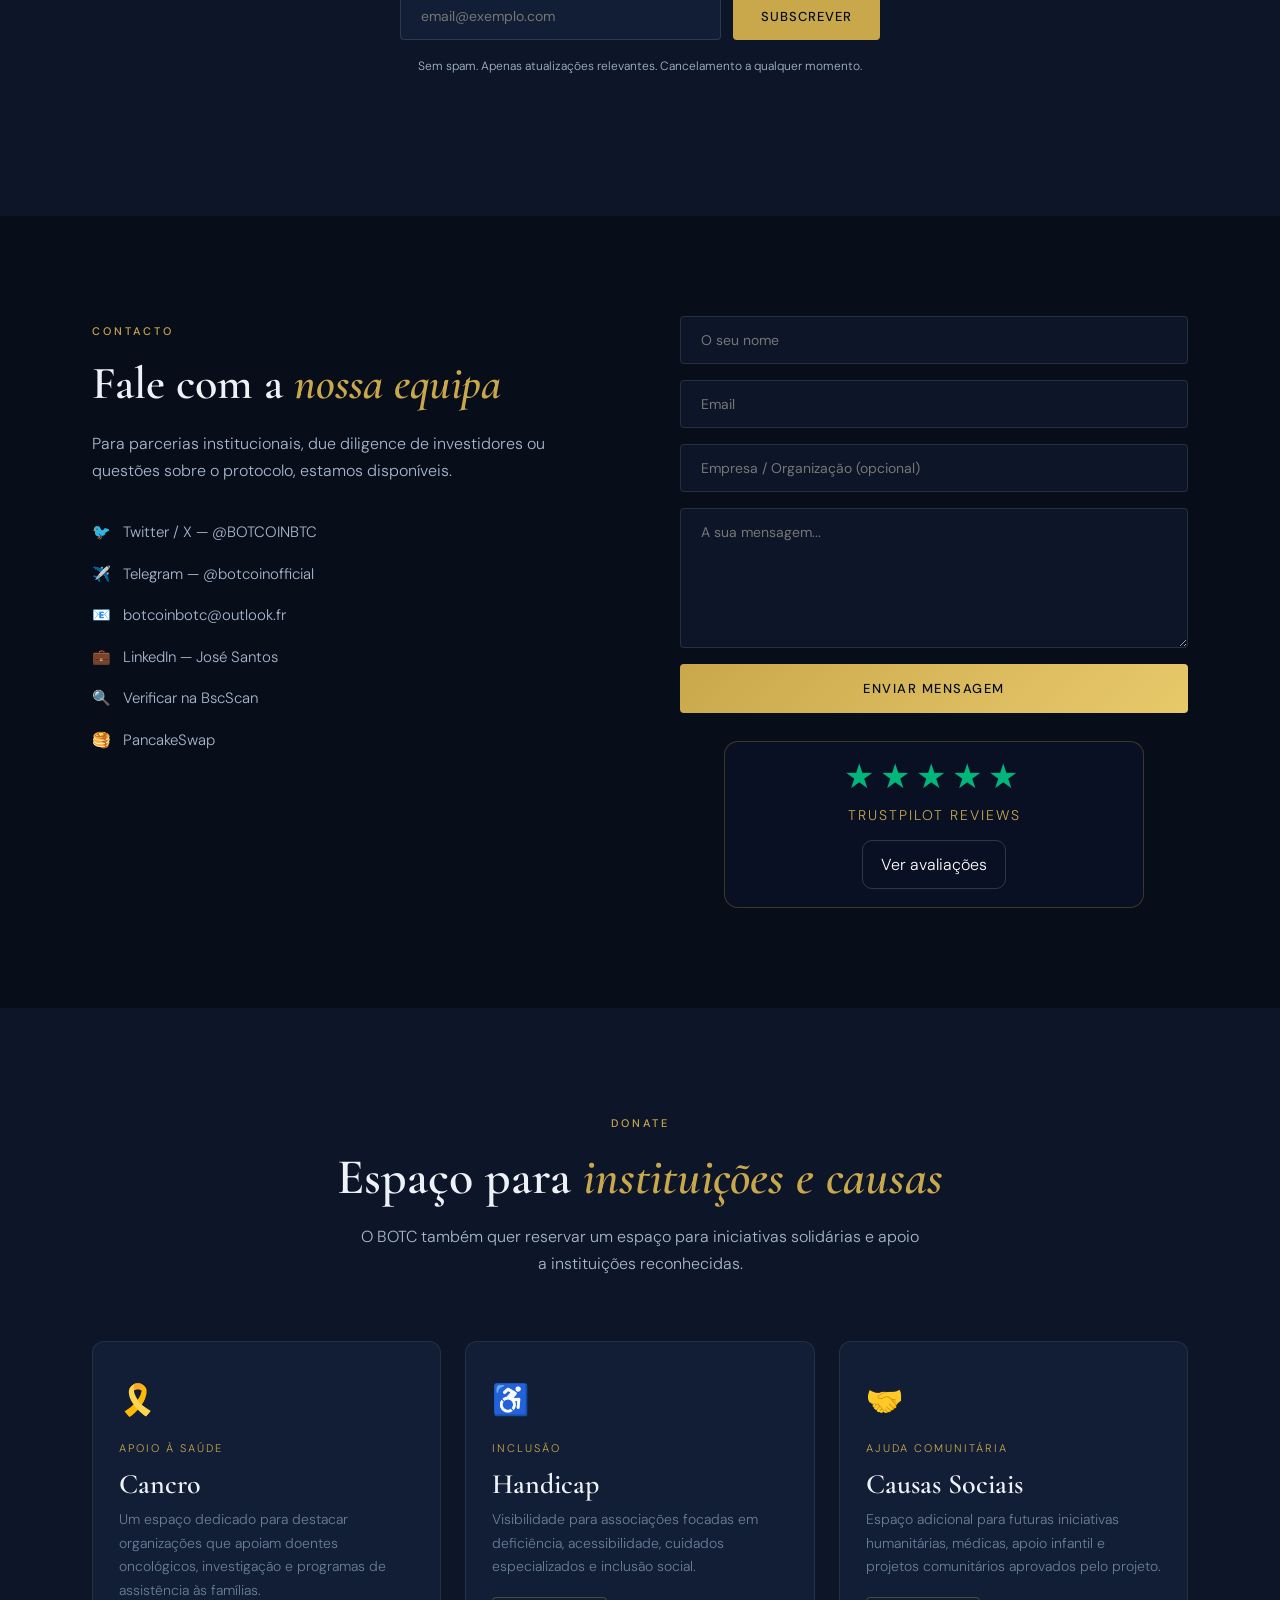
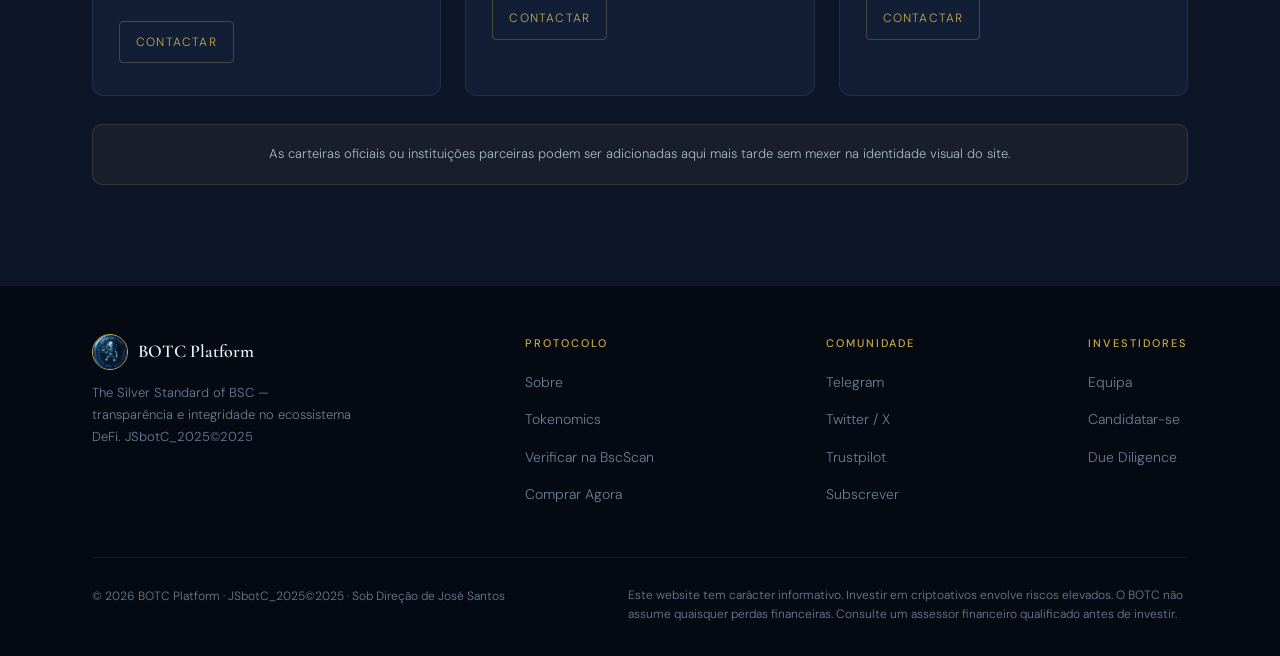
==== commit 6b69ba42: "Create index.html" ====
--- a/index.html
+++ b/index.html
@@ -12,6 +12,7 @@
   --navy:#080d1a;--navy2:#0d1629;--navy3:#111e35;
   --gold:#c9a84c;--gold2:#e8c96a;--silver:#a8b8cc;
   --white:#eef2f8;--muted:#6a7f99;--accent:#1a6fa8;
+  --green:#00b67a;--red:#e07070;
   --radius:12px;
 }
 html{scroll-behavior:smooth}
@@ -20,6 +21,7 @@
 .gold{color:var(--gold)}
 .tag{display:inline-block;font-size:11px;letter-spacing:3px;text-transform:uppercase;color:var(--gold);font-weight:500;margin-bottom:16px}
 h1,h2,h3{font-family:'Cormorant Garamond',serif;font-weight:600;line-height:1.15}
+a{color:inherit}
 
 /* MODAL COMPLIANCE */
 #modal-overlay{
@@ -36,19 +38,6 @@
   background:linear-gradient(90deg,transparent,var(--gold),transparent);
   border-radius:16px 16px 0 0;
 }
-.modal-title{text-align:center;margin-bottom:32px}
-.modal-title .icon{font-size:40px;margin-bottom:12px}
-.modal-title h2{font-size:28px;color:var(--gold);font-family:'Cormorant Garamond',serif;font-weight:700;letter-spacing:1px}
-.compliance-text{
-  background:var(--navy3);border:1px solid rgba(255,255,255,0.08);
-  border-radius:10px;padding:28px;margin-bottom:28px;
-}
-.compliance-text p{font-size:14px;color:var(--silver);margin-bottom:14px;line-height:1.8}
-.compliance-text p:last-child{margin-bottom:0;color:var(--white);font-weight:500}
-.compliance-text strong{color:var(--white)}
-.modal-check{display:flex;align-items:flex-start;gap:14px;margin-bottom:24px;cursor:pointer}
-.modal-check input{width:18px;height:18px;margin-top:3px;accent-color:var(--gold);cursor:pointer;flex-shrink:0}
-.modal-check label{font-size:13px;font-weight:500;letter-spacing:0.5px;color:var(--white);cursor:pointer;line-height:1.5}
 #btn-confirm{
   width:100%;padding:18px;border:none;border-radius:8px;
   font-family:'DM Sans',sans-serif;font-size:14px;font-weight:500;
@@ -57,12 +46,14 @@
   color:var(--navy);transition:all .3s;
 }
 #btn-confirm:hover{opacity:.88}
-.lang-modal{display:flex;gap:8px;justify-content:center;margin-bottom:28px;flex-wrap:wrap}
-.lang-modal button{
+.lang-modal,.lang-switcher{display:flex;gap:8px;justify-content:center;flex-wrap:wrap}
+.lang-modal button,.lang-switcher button{
   background:transparent;border:1px solid rgba(201,168,76,0.25);
   color:var(--muted);font-size:12px;padding:6px 14px;border-radius:4px;cursor:pointer;transition:all .2s;
 }
-.lang-modal button.active,.lang-modal button:hover{border-color:var(--gold);color:var(--gold);background:rgba(201,168,76,0.08)}
+.lang-modal button.active,.lang-modal button:hover,.lang-switcher button.active,.lang-switcher button:hover{
+  border-color:var(--gold);color:var(--gold);background:rgba(201,168,76,0.08)
+}
 
 /* NAV */
 nav{position:fixed;top:0;width:100%;z-index:998;background:rgba(8,13,26,0.93);backdrop-filter:blur(14px);border-bottom:1px solid rgba(201,168,76,0.15)}
@@ -75,11 +66,9 @@
 .nav-links a{color:var(--silver);font-size:14px;text-decoration:none;letter-spacing:0.5px;transition:color .2s}
 .nav-links a:hover{color:var(--gold)}
 .nav-right{display:flex;align-items:center;gap:12px}
-.lang-switcher{display:flex;gap:6px}
-.lang-switcher button{background:transparent;border:1px solid rgba(255,255,255,0.1);color:var(--muted);font-size:11px;padding:4px 10px;border-radius:3px;cursor:pointer;transition:all .2s}
-.lang-switcher button.active{border-color:var(--gold);color:var(--gold)}
 .btn-wallet{background:transparent;border:1px solid var(--gold);color:var(--gold);font-family:'DM Sans',sans-serif;font-size:13px;letter-spacing:1.5px;text-transform:uppercase;padding:10px 24px;border-radius:4px;cursor:pointer;transition:all .25s}
 .btn-wallet:hover{background:var(--gold);color:var(--navy)}
+.btn-wallet.connected{background:var(--gold);color:var(--navy)}
 
 /* HERO */
 #hero{min-height:100vh;background:var(--navy);background-image:radial-gradient(ellipse 700px 500px at 60% 40%,rgba(26,111,168,0.1) 0%,transparent 70%),radial-gradient(ellipse 500px 400px at 20% 70%,rgba(201,168,76,0.07) 0%,transparent 70%);display:flex;align-items:center;padding-top:72px}
@@ -88,17 +77,26 @@
 .hero-eyebrow::before{content:'';width:32px;height:1px;background:var(--gold)}
 h1.hero-title{font-size:clamp(48px,5.5vw,76px);color:var(--white);margin-bottom:24px}
 h1.hero-title em{font-style:normal;color:var(--gold)}
-.hero-sub{font-size:17px;color:var(--silver);max-width:440px;margin-bottom:44px;line-height:1.8}
+.hero-sub{font-size:17px;color:var(--silver);max-width:480px;margin-bottom:44px;line-height:1.8}
 .hero-actions{display:flex;gap:16px;flex-wrap:wrap}
 .btn-primary{background:linear-gradient(135deg,var(--gold),var(--gold2));color:var(--navy);border:none;font-family:'DM Sans',sans-serif;font-weight:500;font-size:13px;letter-spacing:1.5px;text-transform:uppercase;padding:16px 36px;border-radius:4px;cursor:pointer;transition:all .25s;text-decoration:none;display:inline-block}
 .btn-primary:hover{opacity:.88;transform:translateY(-1px)}
 .btn-secondary{background:transparent;border:1px solid rgba(168,184,204,0.3);color:var(--silver);font-family:'DM Sans',sans-serif;font-weight:400;font-size:13px;letter-spacing:1.5px;text-transform:uppercase;padding:16px 36px;border-radius:4px;cursor:pointer;transition:all .25s;text-decoration:none;display:inline-block}
 .btn-secondary:hover{border-color:var(--silver);color:var(--white)}
-.hero-visual{position:relative;display:flex;justify-content:center}
+.hero-visual{display:flex;justify-content:center}
 .hero-coin{width:100%;max-width:420px;border-radius:16px;box-shadow:0 0 80px rgba(26,111,168,0.2),0 0 40px rgba(201,168,76,0.08)}
-.hero-badge{position:absolute;bottom:-16px;left:0;right:0;margin:0 auto;max-width:300px;background:var(--navy2);border:1px solid rgba(201,168,76,0.25);border-radius:10px;padding:16px 20px;text-align:center}
-.hero-badge .badge-label{font-size:10px;letter-spacing:2px;text-transform:uppercase;color:var(--muted);margin-bottom:4px}
-.hero-badge .badge-val{font-family:monospace;font-size:11px;color:#7dd3fc;word-break:break-all;font-weight:600;letter-spacing:0.5px;text-shadow:0 0 8px rgba(125,211,252,0.4)}
+.contract-section{
+  margin:-20px auto 0;max-width:1160px;padding:0 32px 24px;text-align:center;
+}
+.contract-box{
+  display:inline-block;background:var(--navy2);border:1px solid rgba(201,168,76,0.25);border-radius:10px;
+  padding:16px 20px;max-width:760px
+}
+.contract-label{font-size:10px;letter-spacing:2px;text-transform:uppercase;color:var(--muted);margin-bottom:8px}
+.contract-value{font-family:monospace;font-size:13px;color:#7dd3fc;word-break:break-all;font-weight:600;letter-spacing:0.5px;text-shadow:0 0 8px rgba(125,211,252,0.25)}
+.contract-actions{margin-top:12px;display:flex;gap:12px;justify-content:center;flex-wrap:wrap}
+.mini-btn{background:transparent;border:1px solid rgba(255,255,255,0.12);color:var(--silver);padding:10px 16px;border-radius:6px;font-size:12px;text-decoration:none;cursor:pointer}
+.mini-btn:hover{border-color:var(--gold);color:var(--gold)}
 
 /* TRUST BAR */
 .trust-bar{background:var(--navy2);border-top:1px solid rgba(201,168,76,0.1);border-bottom:1px solid rgba(201,168,76,0.1);padding:28px 0}
@@ -113,6 +111,25 @@
 .section-header{text-align:center;margin-bottom:64px}
 .section-header h2{font-size:clamp(34px,4vw,50px);margin-bottom:16px}
 .section-header p{font-size:16px;color:var(--silver);max-width:560px;margin:0 auto}
+
+/* LIVE STATUS */
+#market-status{background:linear-gradient(135deg,#080d1a 0%,#0d1629 50%,#080d1a 100%);padding:60px 0;border-bottom:1px solid rgba(201,168,76,0.2);position:relative;overflow:hidden;}
+.market-grid{display:grid;grid-template-columns:repeat(4,1fr);gap:16px;max-width:940px;margin:32px auto 0}
+.market-card{background:#0d1629;border:1px solid rgba(201,168,76,0.2);border-radius:10px;padding:20px;text-align:center}
+.market-card .small{font-size:10px;letter-spacing:2px;text-transform:uppercase;color:#6a7f99;margin-bottom:6px}
+.market-card .big{font-family:'Cormorant Garamond',serif;font-size:22px;color:#c9a84c;font-weight:700}
+.market-card .muted{font-size:11px;color:#a8b8cc;margin-top:4px}
+.tokenomics-bar{max-width:940px;margin:20px auto 0;background:#0d1629;border:1px solid rgba(255,255,255,0.07);border-radius:10px;padding:20px 28px;}
+.tokenomics-segments{display:flex;height:12px;border-radius:6px;overflow:hidden;margin-bottom:12px}
+.seg-community{width:10%;background:linear-gradient(90deg,#4caf82,#6fcfa0)}
+.seg-liquidity{width:50%;background:linear-gradient(90deg,#c9a84c,#e8c96a)}
+.seg-reserve{width:40%;background:linear-gradient(90deg,#1a6fa8,#3a8fc8)}
+.legend{display:flex;gap:20px;flex-wrap:wrap;margin-bottom:16px}
+.legend-item{display:flex;align-items:center;gap:6px;font-size:12px;color:#a8b8cc}
+.legend-swatch{width:10px;height:10px;border-radius:2px}
+.burn-notice{background:rgba(201,76,76,0.06);border:1px solid rgba(201,76,76,0.2);border-radius:8px;padding:12px 16px;display:flex;align-items:center;gap:12px}
+.info-pills{margin-top:12px;display:flex;gap:16px;flex-wrap:wrap}
+.info-pill{background:rgba(255,255,255,0.03);border:1px solid rgba(255,255,255,0.07);border-radius:6px;padding:8px 14px;font-size:11px;color:#a8b8cc}
 
 /* GALLERY */
 #gallery{background:var(--navy3)}
@@ -139,7 +156,7 @@
 .stat-box .num{font-family:'Cormorant Garamond',serif;font-size:40px;font-weight:600;color:var(--gold)}
 .stat-box .lbl{font-size:11px;letter-spacing:2px;text-transform:uppercase;color:var(--muted);margin-top:4px}
 .burn-box{margin-top:20px;padding:24px;background:rgba(201,76,76,0.06);border:1px solid rgba(201,76,76,0.2);border-radius:8px;text-align:center}
-.burn-box .num{font-family:'Cormorant Garamond',serif;font-size:36px;color:#e07070;font-weight:600}
+.burn-box .num{font-family:'Cormorant Garamond',serif;font-size:36px;color:var(--red);font-weight:600}
 .burn-box .lbl{font-size:11px;letter-spacing:2px;text-transform:uppercase;color:rgba(201,76,76,0.7)}
 .divider{height:1px;background:rgba(255,255,255,0.07);margin:20px 0}
 
@@ -158,12 +175,15 @@
 .team-grid{display:grid;grid-template-columns:repeat(3,1fr);gap:32px}
 .team-card{background:var(--navy2);border:1px solid rgba(255,255,255,0.08);border-radius:var(--radius);padding:40px 32px;text-align:center;transition:border-color .25s}
 .team-card:hover{border-color:rgba(201,168,76,0.25)}
-.avatar{width:90px;height:90px;border-radius:50%;overflow:hidden;margin:0 auto 20px;border:2px solid rgba(201,168,76,0.4)}
-.avatar img{width:100%;height:100%;object-fit:cover;object-position:top}
 .avatar-placeholder{width:90px;height:90px;border-radius:50%;background:linear-gradient(135deg,var(--navy3),var(--accent));display:flex;align-items:center;justify-content:center;font-family:'Cormorant Garamond',serif;font-size:26px;color:var(--gold);margin:0 auto 20px;border:2px solid rgba(201,168,76,0.3)}
 .team-card h3{font-size:22px;font-weight:600;margin-bottom:6px}
 .team-card .role{font-size:11px;letter-spacing:2px;text-transform:uppercase;color:var(--gold);margin-bottom:14px}
 .team-card p{font-size:14px;color:var(--muted);line-height:1.7}
+.bio-wrap{background:var(--navy2);border:1px solid rgba(201,168,76,0.2);border-radius:16px;padding:48px;margin-bottom:40px;display:grid;grid-template-columns:220px 1fr;gap:48px;align-items:start;position:relative;overflow:hidden;}
+.bio-wrap::before{content:'';position:absolute;top:0;left:0;right:0;height:2px;background:linear-gradient(90deg,transparent,#c9a84c,transparent);}
+.bio-photo{width:140px;height:140px;border-radius:50%;overflow:hidden;margin:0 auto 20px;border:3px solid rgba(201,168,76,0.4);box-shadow:0 0 30px rgba(201,168,76,0.15);}
+.bio-photo img{width:100%;height:100%;object-fit:cover;object-position:top}
+.bio-chip{background:rgba(201,168,76,0.08);border:1px solid rgba(201,168,76,0.2);border-radius:6px;padding:8px 16px;font-size:12px;color:#c9a84c}
 
 /* NEWSLETTER */
 #newsletter{background:var(--navy2)}
@@ -190,11 +210,36 @@
 .contact-form input:focus,.contact-form textarea:focus{border-color:var(--gold)}
 .contact-form textarea{min-height:140px}
 .contact-form button{background:linear-gradient(135deg,var(--gold),var(--gold2));color:var(--navy);border:none;font-family:'DM Sans',sans-serif;font-weight:500;font-size:13px;letter-spacing:1.5px;text-transform:uppercase;padding:16px;border-radius:4px;cursor:pointer}
+.trustpilot-box{
+  margin: 28px auto 0;text-align:center;padding:18px 20px;max-width:420px;
+  border:1px solid rgba(212,175,55,0.25);border-radius:14px;background:rgba(10,18,40,0.75);
+}
+.trustpilot-stars{color:var(--green);font-size:34px;letter-spacing:6px;line-height:1;margin-bottom:10px}
+.trustpilot-text{color:var(--gold);font-size:14px;letter-spacing:2px;text-transform:uppercase}
+.trustpilot-link{
+  display:inline-block;margin-top:12px;color:#ffffff;text-decoration:none;
+  padding:10px 18px;border:1px solid rgba(255,255,255,0.16);border-radius:10px;transition:0.3s ease;
+}
+.trustpilot-link:hover{border-color:var(--green);color:var(--green)}
 
 /* SPONSOR */
 .sponsor-card{background:var(--navy2);border:1px solid rgba(232,201,106,0.25);border-radius:var(--radius);padding:36px 40px;display:flex;align-items:center;justify-content:space-between;gap:32px;flex-wrap:wrap;margin-top:64px}
 .sponsor-text h3{font-size:24px;font-weight:600;margin-bottom:8px}
 .sponsor-text p{font-size:14px;color:var(--muted)}
+
+
+/* DONATE */
+#donate{background:var(--navy2)}
+.donate-grid{display:grid;grid-template-columns:repeat(3,1fr);gap:24px}
+.donate-card{background:var(--navy3);border:1px solid rgba(255,255,255,0.08);border-radius:var(--radius);padding:32px 26px;transition:border-color .25s,transform .25s}
+.donate-card:hover{border-color:rgba(201,168,76,0.3);transform:translateY(-4px)}
+.donate-card .icon{font-size:30px;margin-bottom:14px}
+.donate-card h3{font-family:'Cormorant Garamond',serif;font-size:28px;color:var(--white);margin-bottom:8px}
+.donate-card p{font-size:14px;color:var(--muted);margin-bottom:18px;line-height:1.7}
+.donate-card .mini{font-size:11px;letter-spacing:2px;text-transform:uppercase;color:var(--gold);margin-bottom:10px}
+.donate-card .cta{display:inline-block;background:transparent;border:1px solid rgba(201,168,76,0.3);color:var(--gold);font-family:'DM Sans',sans-serif;font-size:12px;letter-spacing:1.2px;text-transform:uppercase;padding:10px 16px;border-radius:4px;text-decoration:none;transition:all .25s}
+.donate-card .cta:hover{background:var(--gold);color:var(--navy)}
+.donate-note{margin-top:28px;background:rgba(201,168,76,0.06);border:1px solid rgba(201,168,76,0.18);border-radius:10px;padding:18px 22px;font-size:13px;color:var(--silver);text-align:center}
 
 /* FOOTER */
 footer{background:#050911;border-top:1px solid rgba(201,168,76,0.12);padding:48px 0 32px}
@@ -219,59 +264,52 @@
 .delay-1{animation-delay:.1s}.delay-2{animation-delay:.2s}.delay-3{animation-delay:.3s}
 
 @media(max-width:900px){
-  .hero-inner,.about-grid,.contact-grid{grid-template-columns:1fr;gap:48px}
-  .token-grid,.team-grid{grid-template-columns:1fr 1fr}
+  .hero-inner,.about-grid,.contact-grid,.bio-wrap{grid-template-columns:1fr;gap:48px}
+  .donate-grid{grid-template-columns:1fr;gap:20px}
+  .token-grid,.team-grid,.market-grid{grid-template-columns:1fr 1fr}
   .nav-links{display:none}
   .gallery-grid{grid-template-columns:1fr 1fr}
 }
 @media(max-width:600px){
-  .token-grid,.team-grid,.stat-row,.gallery-grid{grid-template-columns:1fr}
+  .token-grid,.team-grid,.stat-row,.gallery-grid,.market-grid{grid-template-columns:1fr}
   .nl-form{flex-direction:column}
   section{padding:64px 0}
   .modal-box{padding:32px 24px}
+  .container,.nav-inner,.contract-section{padding-left:20px;padding-right:20px}
 }
 </style>
 </head>
 <body>
 
-<!-- ===== COMPLIANCE MODAL ===== -->
-<div id="modal-overlay" style="position:fixed;inset:0;background:rgba(5,9,17,0.97);z-index:9999;display:flex;align-items:center;justify-content:center;padding:20px;">
-  <div style="background:#0d1629;border:1px solid rgba(201,168,76,0.3);border-radius:16px;max-width:680px;width:100%;max-height:90vh;overflow-y:auto;padding:40px;position:relative;">
-    <div style="position:absolute;top:0;left:0;right:0;height:2px;background:linear-gradient(90deg,transparent,#c9a84c,transparent);border-radius:16px 16px 0 0;"></div>
-    
-    <!-- Lang buttons -->
-    <div style="display:flex;gap:8px;justify-content:center;margin-bottom:28px;flex-wrap:wrap;">
-      <button onclick="setLang('pt')" id="lb-pt" style="background:rgba(201,168,76,0.15);border:1px solid #c9a84c;color:#c9a84c;font-size:12px;padding:6px 14px;border-radius:4px;cursor:pointer;">🇵🇹 PT</button>
-      <button onclick="setLang('en')" id="lb-en" style="background:transparent;border:1px solid rgba(201,168,76,0.25);color:#6a7f99;font-size:12px;padding:6px 14px;border-radius:4px;cursor:pointer;">🇬🇧 EN</button>
-      <button onclick="setLang('fr')" id="lb-fr" style="background:transparent;border:1px solid rgba(201,168,76,0.25);color:#6a7f99;font-size:12px;padding:6px 14px;border-radius:4px;cursor:pointer;">🇫🇷 FR</button>
-      <button onclick="setLang('de')" id="lb-de" style="background:transparent;border:1px solid rgba(201,168,76,0.25);color:#6a7f99;font-size:12px;padding:6px 14px;border-radius:4px;cursor:pointer;">🇩🇪 DE</button>
-      <button onclick="setLang('es')" id="lb-es" style="background:transparent;border:1px solid rgba(201,168,76,0.25);color:#6a7f99;font-size:12px;padding:6px 14px;border-radius:4px;cursor:pointer;">🇪🇸 ES</button>
-    </div>
-
+<div id="modal-overlay">
+  <div class="modal-box">
+    <div class="lang-modal">
+      <button onclick="setLang('pt')" id="lb-pt" class="active">🇵🇹 PT</button>
+      <button onclick="setLang('en')" id="lb-en">🇬🇧 EN</button>
+      <button onclick="setLang('fr')" id="lb-fr">🇫🇷 FR</button>
+      <button onclick="setLang('de')" id="lb-de">🇩🇪 DE</button>
+      <button onclick="setLang('es')" id="lb-es">🇪🇸 ES</button>
+    </div>
     <div style="text-align:center;margin-bottom:28px;">
       <div style="font-size:40px;margin-bottom:12px;">⚖️</div>
-      <h2 id="modal-title-text" style="font-family:'Cormorant Garamond',serif;font-size:26px;color:#c9a84c;font-weight:700;letter-spacing:1px;">PROTOCOLO DE COMPLIANCE</h2>
-    </div>
-
+      <h2 id="modal-title-text" style="font-size:26px;color:#c9a84c;font-weight:700;letter-spacing:1px;">PROTOCOLO DE COMPLIANCE</h2>
+    </div>
     <div id="compliance-body" style="background:#111e35;border:1px solid rgba(255,255,255,0.08);border-radius:10px;padding:28px;margin-bottom:24px;font-size:14px;color:#a8b8cc;line-height:1.8;">
-      <p style="margin-bottom:12px;"><strong style="color:#eef2f8;">ARTIGO I:</strong> Ao interagir com o contrato BOTC, o utilizador assume total responsabilidade pela sua decisão financeira. O BOTC não assume quaisquer perdas financeiras.</p>
-      <p style="margin-bottom:12px;"><strong style="color:#eef2f8;">ARTIGO II:</strong> O projeto segue as diretrizes internacionais de ativos digitais e transparência Web3.</p>
-      <p style="margin-bottom:12px;"><strong style="color:#eef2f8;">ARTIGO III:</strong> Repudiamos qualquer atividade ilícita (AML/CTF). Colaboramos com a integridade da rede BSC.</p>
-      <p style="margin-bottom:12px;"><strong style="color:#eef2f8;">ARTIGO IV:</strong> O investidor declara ciência da volatilidade do mercado cripto. Os investimentos em criptoativos envolvem risco elevado de perda de capital.</p>
-      <p style="margin-bottom:12px;"><strong style="color:#eef2f8;">ARTIGO V:</strong> A lei soberana deste acordo é o Smart Contract registado na Blockchain, acessível publicamente na BscScan.</p>
-      <p>Fundador Responsável: <strong style="color:#eef2f8;">José Santos</strong> · JSbotC_2025©2025</p>
-    </div>
-
-    <div style="display:flex;align-items:center;gap:12px;margin-bottom:20px;">
+      <p><strong>ARTIGO I:</strong> Ao interagir com o contrato BOTC, o utilizador assume total responsabilidade pela sua decisão financeira. O BOTC não assume quaisquer perdas financeiras.</p>
+      <p><strong>ARTIGO II:</strong> O projeto segue as diretrizes internacionais de ativos digitais e transparência Web3.</p>
+      <p><strong>ARTIGO III:</strong> Repudiamos qualquer atividade ilícita (AML/CTF). Colaboramos com a integridade da rede BSC.</p>
+      <p><strong>ARTIGO IV:</strong> O investidor declara ciência da volatilidade do mercado cripto. Os investimentos em criptoativos envolvem risco elevado de perda de capital.</p>
+      <p><strong>ARTIGO V:</strong> A lei soberana deste acordo é o Smart Contract registado na Blockchain, acessível publicamente na BscScan.</p>
+      <p>Fundador Responsável: <strong>José Santos</strong> · JSbotC_2025©2025</p>
+    </div>
+    <div style="display:flex;align-items:flex-start;gap:12px;margin-bottom:20px;">
       <input type="checkbox" id="chk-accept" style="width:18px;height:18px;accent-color:#c9a84c;cursor:pointer;flex-shrink:0;"/>
       <label id="chk-label" for="chk-accept" style="font-size:13px;font-weight:500;color:#eef2f8;cursor:pointer;">DECLARO QUE LI E ACEITO OS ARTIGOS DE LEI DO BOTC.</label>
     </div>
-
-    <button id="btn-confirm" style="width:100%;padding:18px;border:none;border-radius:8px;font-family:'DM Sans',sans-serif;font-size:14px;font-weight:500;letter-spacing:2px;text-transform:uppercase;cursor:pointer;background:linear-gradient(135deg,#c9a84c,#e8c96a);color:#080d1a;">CONFIRMAR INVESTIMENTO SEGURO</button>
+    <button id="btn-confirm">CONFIRMAR INVESTIMENTO SEGURO</button>
   </div>
 </div>
 
-<!-- ===== NAV ===== -->
 <nav>
   <div class="nav-inner">
     <a href="#" class="nav-logo">
@@ -293,12 +331,11 @@
         <button onclick="setLang('de')">DE</button>
         <button onclick="setLang('es')">ES</button>
       </div>
-      <button class="btn-wallet" data-i="connect_wallet" id="wallet-btn" onclick="connectWallet()">Ligar Carteira</button>
+      <button class="btn-wallet" data-i="connect_wallet" id="wallet-btn">Ligar Carteira</button>
     </div>
   </div>
 </nav>
 
-<!-- ===== HERO ===== -->
 <section id="hero">
   <div class="hero-inner">
     <div>
@@ -310,26 +347,33 @@
       </h1>
       <p class="hero-sub fade-up delay-2" data-i="hero_sub">BOTC é um protocolo descentralizado construído sobre a Binance Smart Chain com um compromisso inabalável: liquidez verificável, taxas fixas e contratos auditáveis.</p>
       <div class="hero-actions fade-up delay-3">
-        <a href="https://pancakeswap.finance" target="_blank" class="btn-primary" data-i="buy_botc">Adquirir BOTC</a>
-        <a href="#about" class="btn-secondary" data-i="whitepaper">Ler Whitepaper</a>
+        <a href="https://pancakeswap.finance/swap?outputCurrency=0xce7e9057dc056ae2e55f43cc3964a07a7cc45888" target="_blank" class="btn-primary" data-i="buy_botc">Adquirir BOTC</a>
+        <a href="https://bscscan.com/token/0xce7e9057dc056ae2e55f43cc3964a07a7cc45888" target="_blank" class="btn-secondary" data-i="view_bscscan">Ver BscScan</a>
       </div>
     </div>
     <div class="hero-visual fade-up delay-2">
       <img src="img/coin1.png" alt="BOTC Official Coin" class="hero-coin"/>
-      <div class="hero-badge">
-        <div class="badge-label">Official Contract</div>
-        <div class="badge-val">0x087e6005Be1078436B424d852A0777B846959888</div>
-      </div>
     </div>
   </div>
 </section>
 
-<!-- TRUST BAR -->
+<div class="contract-section">
+  <div class="contract-box">
+    <div class="contract-label" data-i="contract_label">Official Contract Address</div>
+    <div class="contract-value" id="contractAddress">0xce7e9057dc056ae2e55f43cc3964a07a7cc45888</div>
+    <div class="contract-actions">
+      <button class="mini-btn" id="copyContractBtn" data-i="copy_contract">Copiar Contracto</button>
+      <a class="mini-btn" target="_blank" href="https://bscscan.com/token/0xce7e9057dc056ae2e55f43cc3964a07a7cc45888" data-i="verify_contract">Verificar na BscScan</a>
+      <a class="mini-btn" target="_blank" href="https://pancakeswap.finance/swap?outputCurrency=0xce7e9057dc056ae2e55f43cc3964a07a7cc45888" data-i="buy_now">Comprar Agora</a>
+    </div>
+  </div>
+</div>
+
 <div class="trust-bar">
   <div class="trust-inner">
     <div class="trust-item"><div class="trust-icon">🛡️</div><div class="trust-text"><strong data-i="trust1a">Smart Contract Auditado</strong><span data-i="trust1b">Código verificado e transparente</span></div></div>
-    <div class="trust-item"><div class="trust-icon">🔒</div><div class="trust-text"><strong data-i="trust2a">Liquidez Bloqueada</strong><span data-i="trust2b">Fundos de LP imutáveis</span></div></div>
-    <div class="trust-item"><div class="trust-icon">📊</div><div class="trust-text"><strong data-i="trust3a">Taxas Fixas</strong><span data-i="trust3b">1.5% — sem surpresas</span></div></div>
+    <div class="trust-item"><div class="trust-icon">🔒</div><div class="trust-text"><strong data-i="trust2a">Liquidez Adicionada</strong><span data-i="trust2b">Par BOTC / WBNB já ativo</span></div></div>
+    <div class="trust-item"><div class="trust-icon">📊</div><div class="trust-text"><strong data-i="trust3a">Taxas Fixas</strong><span data-i="trust3b">1.5% buy · 1.5% sell</span></div></div>
     <div class="trust-item"><div class="trust-icon">⚖️</div><div class="trust-text"><strong data-i="trust4a">Compliance Total</strong><span data-i="trust4b">AML/CTF — BSC Nativo</span></div></div>
     <div class="trust-item">
       <div class="trust-icon" style="background:rgba(76,175,80,0.15);font-size:13px;font-weight:700;color:#4caf82;width:44px;height:44px;">100</div>
@@ -341,157 +385,66 @@
   </div>
 </div>
 
-
-<!-- ===== PRESALE COUNTDOWN ===== -->
-<section id="presale" style="background:linear-gradient(135deg,#080d1a 0%,#0d1629 50%,#080d1a 100%);padding:60px 0;border-bottom:1px solid rgba(201,168,76,0.2);position:relative;overflow:hidden;">
+<section id="market-status">
   <div style="position:absolute;inset:0;background:radial-gradient(ellipse 800px 400px at 50% 50%,rgba(201,168,76,0.06) 0%,transparent 70%);pointer-events:none;"></div>
-  <div style="max-width:1160px;margin:0 auto;padding:0 32px;text-align:center;position:relative;">
-    
-    <div style="font-size:11px;letter-spacing:4px;text-transform:uppercase;color:#c9a84c;font-weight:500;margin-bottom:12px;">🚀 Evento Exclusivo</div>
-    <h2 style="font-family:'Cormorant Garamond',serif;font-size:clamp(32px,4vw,52px);color:#eef2f8;font-weight:600;margin-bottom:8px;">BOTC <span style="color:#c9a84c;">Presale</span> — Abertura Oficial</h2>
-    <p style="font-size:16px;color:#a8b8cc;margin-bottom:40px;">5 de Abril de 2026 · 12:00 (Meio-dia) · Binance Smart Chain</p>
-
-    <!-- Countdown -->
-    <div style="display:flex;justify-content:center;gap:16px;flex-wrap:wrap;margin-bottom:36px;">
-      
-      <div style="background:#0d1629;border:1px solid rgba(201,168,76,0.3);border-radius:12px;padding:24px 28px;min-width:110px;position:relative;overflow:hidden;">
-        <div style="position:absolute;top:0;left:0;right:0;height:2px;background:linear-gradient(90deg,transparent,#c9a84c,transparent);"></div>
-        <div id="cd-days" style="font-family:'Cormorant Garamond',serif;font-size:56px;font-weight:700;color:#c9a84c;line-height:1;">00</div>
-        <div style="font-size:11px;letter-spacing:3px;text-transform:uppercase;color:#6a7f99;margin-top:6px;" data-i="cd_days">Dias</div>
-      </div>
-
-      <div style="display:flex;align-items:center;font-family:'Cormorant Garamond',serif;font-size:48px;color:rgba(201,168,76,0.4);font-weight:600;padding-bottom:20px;">:</div>
-
-      <div style="background:#0d1629;border:1px solid rgba(201,168,76,0.3);border-radius:12px;padding:24px 28px;min-width:110px;position:relative;overflow:hidden;">
-        <div style="position:absolute;top:0;left:0;right:0;height:2px;background:linear-gradient(90deg,transparent,#c9a84c,transparent);"></div>
-        <div id="cd-hours" style="font-family:'Cormorant Garamond',serif;font-size:56px;font-weight:700;color:#c9a84c;line-height:1;">00</div>
-        <div style="font-size:11px;letter-spacing:3px;text-transform:uppercase;color:#6a7f99;margin-top:6px;" data-i="cd_hours">Horas</div>
-      </div>
-
-      <div style="display:flex;align-items:center;font-family:'Cormorant Garamond',serif;font-size:48px;color:rgba(201,168,76,0.4);font-weight:600;padding-bottom:20px;">:</div>
-
-      <div style="background:#0d1629;border:1px solid rgba(201,168,76,0.3);border-radius:12px;padding:24px 28px;min-width:110px;position:relative;overflow:hidden;">
-        <div style="position:absolute;top:0;left:0;right:0;height:2px;background:linear-gradient(90deg,transparent,#c9a84c,transparent);"></div>
-        <div id="cd-minutes" style="font-family:'Cormorant Garamond',serif;font-size:56px;font-weight:700;color:#c9a84c;line-height:1;">00</div>
-        <div style="font-size:11px;letter-spacing:3px;text-transform:uppercase;color:#6a7f99;margin-top:6px;" data-i="cd_minutes">Minutos</div>
-      </div>
-
-      <div style="display:flex;align-items:center;font-family:'Cormorant Garamond',serif;font-size:48px;color:rgba(201,168,76,0.4);font-weight:600;padding-bottom:20px;">:</div>
-
-      <div style="background:#0d1629;border:1px solid rgba(201,168,76,0.3);border-radius:12px;padding:24px 28px;min-width:110px;position:relative;overflow:hidden;">
-        <div style="position:absolute;top:0;left:0;right:0;height:2px;background:linear-gradient(90deg,transparent,#c9a84c,transparent);"></div>
-        <div id="cd-seconds" style="font-family:'Cormorant Garamond',serif;font-size:56px;font-weight:700;color:#c9a84c;line-height:1;">00</div>
-        <div style="font-size:11px;letter-spacing:3px;text-transform:uppercase;color:#6a7f99;margin-top:6px;" data-i="cd_seconds">Segundos</div>
-      </div>
-
-    </div>
-
-    <div id="presale-msg" style="display:none;background:rgba(76,175,130,0.1);border:1px solid rgba(76,175,130,0.3);border-radius:10px;padding:20px 32px;margin-bottom:32px;">
-      <div style="font-size:28px;margin-bottom:8px;">🎉</div>
-      <p style="font-family:'Cormorant Garamond',serif;font-size:24px;color:#4caf82;font-weight:600;" data-i="presale_open">A Presale está ABERTA!</p>
-    </div>
-
-    <div style="display:flex;gap:16px;justify-content:center;flex-wrap:wrap;">
-      <a href="https://pancakeswap.finance" target="_blank" style="background:linear-gradient(135deg,#c9a84c,#e8c96a);color:#080d1a;border:none;font-family:'DM Sans',sans-serif;font-weight:500;font-size:13px;letter-spacing:1.5px;text-transform:uppercase;padding:16px 36px;border-radius:4px;text-decoration:none;display:inline-block;" data-i="buy_botc">Adquirir BOTC</a>
-      <a href="#newsletter" style="background:transparent;border:1px solid rgba(168,184,204,0.3);color:#a8b8cc;font-family:'DM Sans',sans-serif;font-size:13px;letter-spacing:1.5px;text-transform:uppercase;padding:16px 36px;border-radius:4px;text-decoration:none;display:inline-block;" data-i="subscribe">Subscrever Alertas</a>
-    </div>
-
-    <!-- Presale price info -->
-    <div style="display:grid;grid-template-columns:repeat(4,1fr);gap:16px;max-width:900px;margin:32px auto 0;">
-      
-      <div style="background:#0d1629;border:1px solid rgba(201,168,76,0.2);border-radius:10px;padding:20px;text-align:center;">
-        <div style="font-size:10px;letter-spacing:2px;text-transform:uppercase;color:#6a7f99;margin-bottom:6px;">Preço Presale</div>
-        <div style="font-family:'Cormorant Garamond',serif;font-size:20px;color:#c9a84c;font-weight:700;">1 BNB</div>
-        <div style="font-size:11px;color:#a8b8cc;margin-top:4px;">= 1,000,000 BOTC</div>
-      </div>
-
-      <div style="background:#0d1629;border:1px solid rgba(201,168,76,0.2);border-radius:10px;padding:20px;text-align:center;">
-        <div style="font-size:10px;letter-spacing:2px;text-transform:uppercase;color:#6a7f99;margin-bottom:6px;">Supply Total</div>
-        <div style="font-family:'Cormorant Garamond',serif;font-size:20px;color:#c9a84c;font-weight:700;">1 Billion</div>
-        <div style="font-size:11px;color:#a8b8cc;margin-top:4px;">1,000,000,000 BOTC</div>
-        <div style="margin-top:8px;background:rgba(201,168,76,0.08);border:1px solid rgba(201,168,76,0.2);border-radius:4px;padding:4px 8px;font-size:10px;color:#c9a84c;letter-spacing:1px;">⚠️ 50% Presale</div>
-      </div>
-
-      <div style="background:#0d1629;border:1px solid rgba(201,168,76,0.2);border-radius:10px;padding:20px;text-align:center;">
-        <div style="font-size:10px;letter-spacing:2px;text-transform:uppercase;color:#6a7f99;margin-bottom:6px;">Rede</div>
-        <div style="font-family:'Cormorant Garamond',serif;font-size:20px;color:#c9a84c;font-weight:700;">BSC</div>
-        <div style="font-size:11px;color:#a8b8cc;margin-top:4px;">Binance Smart Chain</div>
-      </div>
-
-      <div style="background:#0d1629;border:1px solid rgba(76,175,130,0.3);border-radius:10px;padding:20px;text-align:center;position:relative;overflow:hidden;">
-        <div style="position:absolute;top:0;left:0;right:0;height:2px;background:linear-gradient(90deg,transparent,#4caf82,transparent);"></div>
-        <div style="font-size:10px;letter-spacing:2px;text-transform:uppercase;color:#4caf82;margin-bottom:6px;">Presale</div>
-        <div style="font-family:'Cormorant Garamond',serif;font-size:20px;color:#4caf82;font-weight:700;">10%</div>
-        <div style="font-size:11px;color:#a8b8cc;margin-top:4px;">100,000,000 BOTC</div>
-        <div style="margin-top:8px;background:rgba(76,175,130,0.08);border:1px solid rgba(76,175,130,0.2);border-radius:4px;padding:4px 8px;font-size:10px;color:#4caf82;letter-spacing:1px;">Disponível</div>
-      </div>
-
-    </div>
-    
-    <!-- Tokenomics bar -->
-    <div style="max-width:900px;margin:20px auto 0;background:#0d1629;border:1px solid rgba(255,255,255,0.07);border-radius:10px;padding:20px 28px;">
-      <div style="font-size:11px;letter-spacing:2px;text-transform:uppercase;color:#6a7f99;margin-bottom:12px;">Distribuição do Supply — 1,000,000,000 BOTC</div>
-      <div style="display:flex;height:12px;border-radius:6px;overflow:hidden;margin-bottom:12px;">
-        <div style="width:10%;background:linear-gradient(90deg,#4caf82,#6fcfa0);" title="Presale 10%"></div>
-        <div style="width:50%;background:linear-gradient(90deg,#c9a84c,#e8c96a);" title="Liquidez 50%"></div>
-        <div style="width:40%;background:linear-gradient(90deg,#1a6fa8,#3a8fc8);" title="Reserva 40%"></div>
-      </div>
-      <div style="display:flex;gap:20px;flex-wrap:wrap;margin-bottom:16px;">
-        <div style="display:flex;align-items:center;gap:6px;font-size:12px;color:#a8b8cc;"><div style="width:10px;height:10px;border-radius:2px;background:#4caf82;"></div>🟢 Presale — 10% <span style="color:#6a7f99;">(100,000,000)</span></div>
-        <div style="display:flex;align-items:center;gap:6px;font-size:12px;color:#a8b8cc;"><div style="width:10px;height:10px;border-radius:2px;background:#c9a84c;"></div>🟡 Liquidez — 50% <span style="color:#6a7f99;">(500,000,000)</span></div>
-        <div style="display:flex;align-items:center;gap:6px;font-size:12px;color:#a8b8cc;"><div style="width:10px;height:10px;border-radius:2px;background:#1a6fa8;"></div>🔵 Reserva — 40% <span style="color:#6a7f99;">(400,000,000)</span></div>
-      </div>
-      <div style="background:rgba(201,76,76,0.06);border:1px solid rgba(201,76,76,0.2);border-radius:8px;padding:12px 16px;display:flex;align-items:center;gap:12px;">
+  <div class="container" style="text-align:center;position:relative;">
+    <div class="tag" data-i="live_tag">BOTC Live Market</div>
+    <h2 style="font-size:clamp(32px,4vw,52px);font-weight:600;margin-bottom:8px;" data-i="live_title">BOTC está <span class="gold">LIVE</span> na Binance Smart Chain</h2>
+    <p style="font-size:16px;color:#a8b8cc;margin-bottom:8px;" data-i="live_sub">Liquidez inicial criada. Contrato verificado. Compra disponível via PancakeSwap.</p>
+    <p style="font-size:13px;color:#6a7f99;" data-i="live_note">Preço inicial definido no lançamento DEX.</p>
+
+    <div class="market-grid">
+      <div class="market-card">
+        <div class="small" data-i="market_price_label">Preço Inicial DEX</div>
+        <div class="big">1 BNB</div>
+        <div class="muted">= 5,000,000 BOTC</div>
+      </div>
+      <div class="market-card">
+        <div class="small" data-i="market_supply_label">Supply Total</div>
+        <div class="big">1 Billion</div>
+        <div class="muted">1,000,000,000 BOTC</div>
+      </div>
+      <div class="market-card">
+        <div class="small" data-i="market_network_label">Rede</div>
+        <div class="big">BSC</div>
+        <div class="muted">Binance Smart Chain</div>
+      </div>
+      <div class="market-card" style="border-color:rgba(76,175,130,0.3);">
+        <div class="small" style="color:#4caf82" data-i="market_status_label">Estado</div>
+        <div class="big" style="color:#4caf82" data-i="market_status_value">LIVE</div>
+        <div class="muted" data-i="market_status_desc">BOTC / WBNB ativo</div>
+      </div>
+    </div>
+
+    <div class="tokenomics-bar">
+      <div style="font-size:11px;letter-spacing:2px;text-transform:uppercase;color:#6a7f99;margin-bottom:12px;" data-i="distribution_title">Distribuição do Supply — 1,000,000,000 BOTC</div>
+      <div class="tokenomics-segments">
+        <div class="seg-community" title="Community 10%"></div>
+        <div class="seg-liquidity" title="Liquidity 50%"></div>
+        <div class="seg-reserve" title="Reserve 40%"></div>
+      </div>
+      <div class="legend">
+        <div class="legend-item"><div class="legend-swatch" style="background:#4caf82;"></div><span data-i="legend_community">🟢 Community — 10% (100,000,000)</span></div>
+        <div class="legend-item"><div class="legend-swatch" style="background:#c9a84c;"></div><span data-i="legend_liquidity">🟡 Liquidity — 50% (500,000,000)</span></div>
+        <div class="legend-item"><div class="legend-swatch" style="background:#1a6fa8;"></div><span data-i="legend_reserve">🔵 Reserve — 40% (400,000,000)</span></div>
+      </div>
+      <div class="burn-notice">
         <span style="font-size:20px;">🔥</span>
         <div>
-          <div style="font-size:12px;font-weight:500;color:#e07070;margin-bottom:2px;">Burn Deflacionário — 0.50% por transação</div>
-          <div style="font-size:11px;color:#6a7f99;">Cada compra e venda queima automaticamente 0.50% via Smart Contract → Dead Address. O supply diminui progressivamente, valorizando os holders a longo prazo.</div>
+          <div style="font-size:12px;font-weight:500;color:#e07070;margin-bottom:2px;" data-i="burn_title">Burn Deflacionário — 0.50% por transação</div>
+          <div style="font-size:11px;color:#6a7f99;" data-i="burn_desc">Cada compra e venda queima automaticamente 0.50% via Smart Contract → Dead Address.</div>
         </div>
       </div>
-      <div style="margin-top:12px;display:flex;gap:16px;flex-wrap:wrap;">
-        <div style="background:rgba(255,255,255,0.03);border:1px solid rgba(255,255,255,0.07);border-radius:6px;padding:8px 14px;font-size:11px;color:#a8b8cc;">Buy Tax: <strong style="color:#eef2f8;">1.5%</strong></div>
-        <div style="background:rgba(255,255,255,0.03);border:1px solid rgba(255,255,255,0.07);border-radius:6px;padding:8px 14px;font-size:11px;color:#a8b8cc;">Sell Tax: <strong style="color:#eef2f8;">1.5%</strong></div>
-        <div style="background:rgba(201,76,76,0.06);border:1px solid rgba(201,76,76,0.2);border-radius:6px;padding:8px 14px;font-size:11px;color:#e07070;">🔥 Burn: <strong>0.50%</strong> / transação → Dead Address</div>
+      <div class="info-pills">
+        <div class="info-pill">Buy Tax: <strong style="color:#eef2f8;">1.5%</strong></div>
+        <div class="info-pill">Sell Tax: <strong style="color:#eef2f8;">1.5%</strong></div>
+        <div class="info-pill" style="background:rgba(201,76,76,0.06);border-color:rgba(201,76,76,0.2);color:#e07070;">🔥 Burn: <strong>0.50%</strong></div>
       </div>
     </div>
     <p style="margin-top:16px;font-size:11px;color:#6a7f99;">JSbotC_2025©2025 · O BOTC não assume quaisquer perdas financeiras dos investidores.</p>
   </div>
 </section>
 
-<script>
-// Countdown to April 5, 2026 at 12:00 noon UTC
-const presaleDate = new Date('2026-04-05T12:00:00Z');
-
-function updateCountdown() {
-  const now = new Date();
-  const diff = presaleDate - now;
-
-  if (diff <= 0) {
-    // Presale is open!
-    document.getElementById('cd-days').textContent = '00';
-    document.getElementById('cd-hours').textContent = '00';
-    document.getElementById('cd-minutes').textContent = '00';
-    document.getElementById('cd-seconds').textContent = '00';
-    document.getElementById('presale-msg').style.display = 'block';
-    return;
-  }
-
-  const days    = Math.floor(diff / (1000 * 60 * 60 * 24));
-  const hours   = Math.floor((diff % (1000 * 60 * 60 * 24)) / (1000 * 60 * 60));
-  const minutes = Math.floor((diff % (1000 * 60 * 60)) / (1000 * 60));
-  const seconds = Math.floor((diff % (1000 * 60)) / 1000);
-
-  document.getElementById('cd-days').textContent    = String(days).padStart(2,'0');
-  document.getElementById('cd-hours').textContent   = String(hours).padStart(2,'0');
-  document.getElementById('cd-minutes').textContent = String(minutes).padStart(2,'0');
-  document.getElementById('cd-seconds').textContent = String(seconds).padStart(2,'0');
-}
-
-updateCountdown();
-setInterval(updateCountdown, 1000);
-</script>
-
-<!-- GALLERY -->
 <section id="gallery">
   <div class="container">
     <div class="section-header">
@@ -506,7 +459,6 @@
   </div>
 </section>
 
-<!-- ABOUT -->
 <section id="about">
   <div class="container">
     <div class="about-grid">
@@ -514,7 +466,7 @@
         <div class="tag" data-i="tag_about">Sobre o Projeto</div>
         <h2 data-i="about_title">Um protocolo construído sobre <em class="gold">princípios sólidos</em></h2>
         <p data-i="about_p1">Num ecossistema saturado de projetos opacos, o BOTC nasce com um mandato diferente: cada operação é auditável, cada taxa é previsível e cada decisão é documentada publicamente.</p>
-        <p data-i="about_p2">O nosso Smart Contract garante que as taxas de 1.5% alimentam diretamente a liquidez do ecossistema — não carteiras privadas. O BOTC não assume quaisquer perdas financeiras dos investidores.</p>
+        <p data-i="about_p2">O nosso Smart Contract garante que as taxas alimentam diretamente a liquidez do ecossistema — não carteiras privadas. O BOTC não assume quaisquer perdas financeiras dos investidores.</p>
         <ul class="pillar-list">
           <li><div class="pillar-num">01</div><div class="pillar-content"><strong data-i="p1t">Integridade Web3</strong><span data-i="p1d">Todas as transações são processadas via Smart Contract verificado na BscScan.</span></div></li>
           <li><div class="pillar-num">02</div><div class="pillar-content"><strong data-i="p2t">Tokenomics Sustentáveis</strong><span data-i="p2d">Mecanismo de burn de 0.5% reduz a oferta circulante progressivamente.</span></div></li>
@@ -527,48 +479,23 @@
           <div class="stat-box"><div class="num">1.5%</div><div class="lbl">Buy Tax</div></div>
           <div class="stat-box"><div class="num">1.5%</div><div class="lbl">Sell Tax</div></div>
         </div>
-        <div class="burn-box" style="margin-top:20px"><div class="num">0.50%</div><div class="lbl">Burn / Transaction</div></div>
+        <div class="burn-box"><div class="num">0.50%</div><div class="lbl">Burn / Transaction</div></div>
         <div class="divider"></div>
         <div style="font-size:12px;color:var(--muted)">
           <div style="display:flex;justify-content:space-between;padding:8px 0;border-bottom:1px solid rgba(255,255,255,0.06)"><span>Network</span><span style="color:var(--white)">Binance Smart Chain</span></div>
           <div style="display:flex;justify-content:space-between;padding:8px 0;border-bottom:1px solid rgba(255,255,255,0.06)"><span>DEX</span><span style="color:var(--white)">PancakeSwap</span></div>
           <div style="display:flex;justify-content:space-between;padding:8px 0"><span>Creator</span><span style="color:var(--white)">José Santos · JSbotC_2025</span></div>
         </div>
-
-        <!-- PRESALE COUNTDOWN -->
-        <div style="margin-top:24px;background:rgba(201,168,76,0.06);border:1px solid rgba(201,168,76,0.25);border-radius:10px;padding:20px;position:relative;overflow:hidden;">
-          <div style="position:absolute;top:0;left:0;right:0;height:2px;background:linear-gradient(90deg,transparent,#c9a84c,transparent);"></div>
-          <div style="font-size:10px;letter-spacing:3px;text-transform:uppercase;color:#c9a84c;font-weight:500;margin-bottom:8px;text-align:center;">🚀 Presale — Contagem Decrescente</div>
-          <div style="font-size:11px;color:#6a7f99;text-align:center;margin-bottom:14px;">5 Abril 2026 · 12:00 UTC</div>
-          
-          <div style="display:grid;grid-template-columns:repeat(4,1fr);gap:8px;margin-bottom:12px;">
-            <div style="text-align:center;background:rgba(8,13,26,0.6);border-radius:6px;padding:10px 6px;">
-              <div id="cd2-days" style="font-family:'Cormorant Garamond',serif;font-size:28px;font-weight:700;color:#c9a84c;line-height:1;">00</div>
-              <div style="font-size:9px;letter-spacing:1px;text-transform:uppercase;color:#6a7f99;margin-top:3px;">Dias</div>
-            </div>
-            <div style="text-align:center;background:rgba(8,13,26,0.6);border-radius:6px;padding:10px 6px;">
-              <div id="cd2-hours" style="font-family:'Cormorant Garamond',serif;font-size:28px;font-weight:700;color:#c9a84c;line-height:1;">00</div>
-              <div style="font-size:9px;letter-spacing:1px;text-transform:uppercase;color:#6a7f99;margin-top:3px;">Horas</div>
-            </div>
-            <div style="text-align:center;background:rgba(8,13,26,0.6);border-radius:6px;padding:10px 6px;">
-              <div id="cd2-minutes" style="font-family:'Cormorant Garamond',serif;font-size:28px;font-weight:700;color:#c9a84c;line-height:1;">00</div>
-              <div style="font-size:9px;letter-spacing:1px;text-transform:uppercase;color:#6a7f99;margin-top:3px;">Min</div>
-            </div>
-            <div style="text-align:center;background:rgba(8,13,26,0.6);border-radius:6px;padding:10px 6px;">
-              <div id="cd2-seconds" style="font-family:'Cormorant Garamond',serif;font-size:28px;font-weight:700;color:#c9a84c;line-height:1;">00</div>
-              <div style="font-size:9px;letter-spacing:1px;text-transform:uppercase;color:#6a7f99;margin-top:3px;">Seg</div>
-            </div>
-          </div>
-
-          <a href="https://pancakeswap.finance" target="_blank" style="display:block;text-align:center;background:linear-gradient(135deg,#c9a84c,#e8c96a);color:#080d1a;font-family:'DM Sans',sans-serif;font-size:11px;font-weight:600;letter-spacing:1.5px;text-transform:uppercase;padding:10px;border-radius:6px;text-decoration:none;">Participar na Presale</a>
+        <div style="margin-top:24px;background:rgba(201,168,76,0.06);border:1px solid rgba(201,168,76,0.25);border-radius:10px;padding:20px;">
+          <div style="font-size:10px;letter-spacing:3px;text-transform:uppercase;color:#c9a84c;font-weight:500;margin-bottom:8px;text-align:center;" data-i="panel_title">🚀 BOTC está ativo</div>
+          <div style="font-size:11px;color:#6a7f99;text-align:center;margin-bottom:14px;" data-i="panel_sub">Compra disponível via PancakeSwap · Contract verificado</div>
+          <a href="https://pancakeswap.finance/swap?outputCurrency=0xce7e9057dc056ae2e55f43cc3964a07a7cc45888" target="_blank" style="display:block;text-align:center;background:linear-gradient(135deg,#c9a84c,#e8c96a);color:#080d1a;font-family:'DM Sans',sans-serif;font-size:11px;font-weight:600;letter-spacing:1.5px;text-transform:uppercase;padding:10px;border-radius:6px;text-decoration:none;" data-i="panel_cta">Comprar BOTC</a>
         </div>
-
       </div>
     </div>
   </div>
 </section>
 
-<!-- TOKENOMICS -->
 <section id="tokenomics">
   <div class="container">
     <div class="section-header">
@@ -592,63 +519,9 @@
       </div>
       <a href="#contact" class="btn-primary" data-i="apply_now">Candidatar-se</a>
     </div>
-
-    <!-- ESPAÇOS PUBLICITÁRIOS -->
-    <div style="margin-top:48px;">
-      <div style="text-align:center;margin-bottom:32px;">
-        <div style="font-size:11px;letter-spacing:3px;text-transform:uppercase;color:#c9a84c;font-weight:500;margin-bottom:8px;">📢 Publicidade</div>
-        <h3 style="font-family:'Cormorant Garamond',serif;font-size:32px;color:#eef2f8;margin-bottom:8px;">Espaços <em style="color:#c9a84c;font-style:normal;">Publicitários</em> Disponíveis</h3>
-        <p style="font-size:14px;color:#a8b8cc;">Alcance investidores qualificados BSC em 5 idiomas. Contacte-nos para reservar o seu espaço.</p>
-      </div>
-
-      <div style="display:grid;grid-template-columns:repeat(3,1fr);gap:20px;margin-bottom:32px;">
-
-        <!-- Slot Premium -->
-        <div style="background:#080d1a;border:2px dashed rgba(201,168,76,0.35);border-radius:12px;padding:32px 20px;text-align:center;transition:all .25s;" onmouseover="this.style.borderColor='rgba(201,168,76,0.8)';this.style.background='#0d1629'" onmouseout="this.style.borderColor='rgba(201,168,76,0.35)';this.style.background='#080d1a'">
-          <div style="font-size:32px;margin-bottom:12px;">⭐</div>
-          <div style="font-size:10px;letter-spacing:2px;text-transform:uppercase;color:#c9a84c;margin-bottom:6px;">Premium</div>
-          <div style="font-family:'Cormorant Garamond',serif;font-size:32px;color:#c9a84c;font-weight:700;margin-bottom:4px;">€299<span style="font-size:14px;color:#6a7f99;">/mês</span></div>
-          <p style="font-size:12px;color:#6a7f99;margin-bottom:16px;line-height:1.6;">Banner no topo da página. Máxima visibilidade. Logo + link + descrição.</p>
-          <div style="font-size:10px;color:#c9a84c;background:rgba(201,168,76,0.08);border:1px solid rgba(201,168,76,0.2);border-radius:4px;padding:6px;letter-spacing:1px;text-transform:uppercase;margin-bottom:16px;">1 Vaga Disponível</div>
-          <button onclick="window.open('https://t.me/botcoinofficial','_blank')" style="background:linear-gradient(135deg,#c9a84c,#e8c96a);color:#080d1a;border:none;font-family:'DM Sans',sans-serif;font-size:11px;font-weight:600;letter-spacing:1.5px;text-transform:uppercase;padding:10px 20px;border-radius:4px;cursor:pointer;">Reservar</button>
-        </div>
-
-        <!-- Slot Standard -->
-        <div style="background:#080d1a;border:2px dashed rgba(168,184,204,0.2);border-radius:12px;padding:32px 20px;text-align:center;transition:all .25s;" onmouseover="this.style.borderColor='rgba(168,184,204,0.5)';this.style.background='#0d1629'" onmouseout="this.style.borderColor='rgba(168,184,204,0.2)';this.style.background='#080d1a'">
-          <div style="font-size:32px;margin-bottom:12px;">📢</div>
-          <div style="font-size:10px;letter-spacing:2px;text-transform:uppercase;color:#a8b8cc;margin-bottom:6px;">Standard</div>
-          <div style="font-family:'Cormorant Garamond',serif;font-size:32px;color:#a8b8cc;font-weight:700;margin-bottom:4px;">€149<span style="font-size:14px;color:#6a7f99;">/mês</span></div>
-          <p style="font-size:12px;color:#6a7f99;margin-bottom:16px;line-height:1.6;">Banner a meio do site. Boa visibilidade. Logo + link + texto curto.</p>
-          <div style="font-size:10px;color:#a8b8cc;background:rgba(168,184,204,0.06);border:1px solid rgba(168,184,204,0.15);border-radius:4px;padding:6px;letter-spacing:1px;text-transform:uppercase;margin-bottom:16px;">2 Vagas Disponíveis</div>
-          <button onclick="window.open('https://t.me/botcoinofficial','_blank')" style="background:transparent;border:1px solid rgba(168,184,204,0.35);color:#a8b8cc;font-family:'DM Sans',sans-serif;font-size:11px;font-weight:600;letter-spacing:1.5px;text-transform:uppercase;padding:10px 20px;border-radius:4px;cursor:pointer;">Reservar</button>
-        </div>
-
-        <!-- Slot Parceria -->
-        <div style="background:#080d1a;border:2px dashed rgba(76,175,130,0.25);border-radius:12px;padding:32px 20px;text-align:center;transition:all .25s;" onmouseover="this.style.borderColor='rgba(76,175,130,0.6)';this.style.background='#0d1629'" onmouseout="this.style.borderColor='rgba(76,175,130,0.25)';this.style.background='#080d1a'">
-          <div style="font-size:32px;margin-bottom:12px;">🤝</div>
-          <div style="font-size:10px;letter-spacing:2px;text-transform:uppercase;color:#4caf82;margin-bottom:6px;">Parceria VIP</div>
-          <div style="font-family:'Cormorant Garamond',serif;font-size:32px;color:#4caf82;font-weight:700;margin-bottom:4px;">€499<span style="font-size:14px;color:#6a7f99;">/mês</span></div>
-          <p style="font-size:12px;color:#6a7f99;margin-bottom:16px;line-height:1.6;">Presença em todas as páginas + menção nas redes sociais + badge oficial.</p>
-          <div style="font-size:10px;color:#4caf82;background:rgba(76,175,130,0.07);border:1px solid rgba(76,175,130,0.2);border-radius:4px;padding:6px;letter-spacing:1px;text-transform:uppercase;margin-bottom:16px;">Exclusivo — 1 Vaga</div>
-          <button onclick="window.open('https://t.me/botcoinofficial','_blank')" style="background:rgba(76,175,130,0.15);border:1px solid rgba(76,175,130,0.4);color:#4caf82;font-family:'DM Sans',sans-serif;font-size:11px;font-weight:600;letter-spacing:1.5px;text-transform:uppercase;padding:10px 20px;border-radius:4px;cursor:pointer;">Reservar</button>
-        </div>
-
-      </div>
-
-      <!-- Contact bar -->
-      <div style="background:#0d1629;border:1px solid rgba(255,255,255,0.07);border-radius:10px;padding:24px 32px;display:flex;align-items:center;justify-content:space-between;flex-wrap:wrap;gap:16px;">
-        <div>
-          <p style="font-size:14px;color:#eef2f8;font-weight:500;margin-bottom:4px;">📧 Para pacotes personalizados ou dúvidas:</p>
-          <p style="font-size:13px;color:#6a7f99;">botcoinbotc@outlook.fr · Telegram: @botcoinofficial</p>
-        </div>
-        <a href="mailto:botcoinbotc@outlook.fr" style="background:linear-gradient(135deg,#c9a84c,#e8c96a);color:#080d1a;font-family:'DM Sans',sans-serif;font-size:12px;font-weight:600;letter-spacing:1.5px;text-transform:uppercase;padding:14px 28px;border-radius:4px;text-decoration:none;white-space:nowrap;">Contactar Agora</a>
-      </div>
-    </div>
-
   </div>
 </section>
 
-<!-- TEAM -->
 <section id="team">
   <div class="container">
     <div class="section-header">
@@ -657,53 +530,32 @@
       <p data-i="team_sub">Transparência começa pela identificação de quem constrói e dirige o projeto.</p>
     </div>
 
-    <!-- FOUNDER BIOGRAPHY -->
-    <div style="background:var(--navy2);border:1px solid rgba(201,168,76,0.2);border-radius:16px;padding:48px;margin-bottom:40px;display:grid;grid-template-columns:220px 1fr;gap:48px;align-items:start;position:relative;overflow:hidden;">
-      <div style="position:absolute;top:0;left:0;right:0;height:2px;background:linear-gradient(90deg,transparent,#c9a84c,transparent);"></div>
-      
-      <!-- Photo & Social -->
+    <div class="bio-wrap">
       <div style="text-align:center;">
-        <div style="width:140px;height:140px;border-radius:50%;overflow:hidden;margin:0 auto 20px;border:3px solid rgba(201,168,76,0.4);box-shadow:0 0 30px rgba(201,168,76,0.15);">
-          <img src="img/founder.jpg" alt="José Santos" style="width:100%;height:100%;object-fit:cover;object-position:top;"/>
-        </div>
-        <h3 style="font-family:'Cormorant Garamond',serif;font-size:26px;font-weight:600;color:#eef2f8;margin-bottom:6px;">José Santos</h3>
+        <div class="bio-photo"><img src="img/founder.jpg" alt="José Santos"/></div>
+        <h3 style="font-size:26px;font-weight:600;color:#eef2f8;margin-bottom:6px;">José Santos</h3>
         <div style="font-size:11px;letter-spacing:2px;text-transform:uppercase;color:#c9a84c;margin-bottom:20px;" data-i="role1">Fundador & Diretor</div>
         <div style="display:flex;flex-direction:column;gap:8px;">
-          <a href="https://twitter.com/BOTCOINBTC" target="_blank" style="display:flex;align-items:center;gap:8px;color:#a8b8cc;text-decoration:none;font-size:12px;justify-content:center;transition:color .2s;" onmouseover="this.style.color='#c9a84c'" onmouseout="this.style.color='#a8b8cc'"><span>🐦</span>@BOTCOINBTC</a>
-          <a href="https://t.me/botcoinofficial" target="_blank" style="display:flex;align-items:center;gap:8px;color:#a8b8cc;text-decoration:none;font-size:12px;justify-content:center;transition:color .2s;" onmouseover="this.style.color='#c9a84c'" onmouseout="this.style.color='#a8b8cc'"><span>✈️</span>@botcoinofficial</a>
-          <a href="https://linkedin.com/in/jose-santos-0439743b1" target="_blank" style="display:flex;align-items:center;gap:8px;color:#a8b8cc;text-decoration:none;font-size:12px;justify-content:center;transition:color .2s;" onmouseover="this.style.color='#c9a84c'" onmouseout="this.style.color='#a8b8cc'"><span>💼</span>LinkedIn</a>
-          <a href="mailto:botcoinbotc@outlook.fr" style="display:flex;align-items:center;gap:8px;color:#a8b8cc;text-decoration:none;font-size:12px;justify-content:center;transition:color .2s;" onmouseover="this.style.color='#c9a84c'" onmouseout="this.style.color='#a8b8cc'"><span>📧</span>Email</a>
+          <a href="https://twitter.com/BOTCOINBTC" target="_blank" style="display:flex;align-items:center;gap:8px;color:#a8b8cc;text-decoration:none;font-size:12px;justify-content:center;">🐦 @BOTCOINBTC</a>
+          <a href="https://t.me/botcoinofficial" target="_blank" style="display:flex;align-items:center;gap:8px;color:#a8b8cc;text-decoration:none;font-size:12px;justify-content:center;">✈️ @botcoinofficial</a>
+          <a href="https://linkedin.com/in/jose-santos-0439743b1" target="_blank" style="display:flex;align-items:center;gap:8px;color:#a8b8cc;text-decoration:none;font-size:12px;justify-content:center;">💼 LinkedIn</a>
+          <a href="mailto:botcoinbotc@outlook.fr" style="display:flex;align-items:center;gap:8px;color:#a8b8cc;text-decoration:none;font-size:12px;justify-content:center;">📧 Email</a>
         </div>
       </div>
 
-      <!-- Biography Text -->
       <div>
         <div id="bio-title" style="font-size:11px;letter-spacing:3px;text-transform:uppercase;color:#c9a84c;font-weight:500;margin-bottom:20px;">Biografia do Fundador</div>
-        <div id="bio-content">
-        <p style="font-size:15px;color:#eef2f8;line-height:1.9;margin-bottom:16px;">
-          Natural do <strong style="color:#c9a84c;">Funchal, Ilha da Madeira, Portugal</strong>, José Santos é o criador e fundador do protocolo BOTC — Little Bot Coin. Antes de entrar no mundo das criptomoedas, exerceu durante anos a profissão de <strong style="color:#eef2f8;">motorista de camião</strong>, uma vida de trabalho honesto e disciplina que moldou profundamente os seus valores.
-        </p>
-        <p style="font-size:15px;color:#a8b8cc;line-height:1.9;margin-bottom:16px;">
-          A sua entrada no universo crypto não foi planeada — foi forjada na adversidade. Vítima de múltiplos esquemas fraudulentos, José não desistiu. Em vez de se afastar, decidiu <strong style="color:#eef2f8;">aprender com cada golpe</strong> e transformar essa experiência dolorosa em conhecimento.
-        </p>
-        <p style="font-size:15px;color:#a8b8cc;line-height:1.9;margin-bottom:16px;">
-          A ideia do BOTC nasceu de uma conversa com uma inteligência artificial. José questionou: <em style="color:#c9a84c;">"Se eu fosse rico, lançaria a minha própria moeda."</em> A resposta mudou tudo: <em style="color:#eef2f8;">"Não é preciso ser rico. Basta ser honesto e saber usar a inteligência."</em>
-        </p>
-        <p style="font-size:15px;color:#a8b8cc;line-height:1.9;margin-bottom:28px;">
-          Movido por uma visão clara — <strong style="color:#eef2f8;">criar um token de respeito, valor e transparência</strong> — José coloca sempre a sua cara à frente do projeto. Por detrás do BOTC já está a ser estudado um segundo projeto, porque como José diz: <em style="color:#c9a84c;">"O BOTC nasceu para ficar, lutar e ganhar."</em>
-        </p>
+        <div id="bio-content"></div>
+
+        <div style="display:flex;gap:10px;flex-wrap:wrap;margin-top:8px;">
+          <div class="bio-chip">🇵🇹 Funchal, Madeira</div>
+          <div class="bio-chip">🪙 Fundador BOTC</div>
+          <div class="bio-chip">🔐 JSbotC_2025©2025</div>
+          <div class="bio-chip" style="background:rgba(76,175,130,0.08);border-color:rgba(76,175,130,0.2);color:#4caf82;">✅ ScamAdviser 100/100</div>
         </div>
-
-        <div style="display:flex;gap:10px;flex-wrap:wrap;">
-          <div style="background:rgba(201,168,76,0.08);border:1px solid rgba(201,168,76,0.2);border-radius:6px;padding:8px 16px;font-size:12px;color:#c9a84c;">🇵🇹 Funchal, Madeira</div>
-          <div style="background:rgba(201,168,76,0.08);border:1px solid rgba(201,168,76,0.2);border-radius:6px;padding:8px 16px;font-size:12px;color:#c9a84c;">🪙 Fundador BOTC</div>
-          <div style="background:rgba(201,168,76,0.08);border:1px solid rgba(201,168,76,0.2);border-radius:6px;padding:8px 16px;font-size:12px;color:#c9a84c;">🔐 JSbotC_2025©2025</div>
-          <div style="background:rgba(76,175,130,0.08);border:1px solid rgba(76,175,130,0.2);border-radius:6px;padding:8px 16px;font-size:12px;color:#4caf82;">✅ ScamAdviser 100/100</div>
-        </div>
-      </div>
-    </div>
-
-    <!-- Other team members -->
+      </div>
+    </div>
+
     <div class="team-grid">
       <div class="team-card">
         <div class="avatar-placeholder">SC</div>
@@ -719,16 +571,14 @@
       </div>
       <div class="team-card" style="border:2px dashed rgba(201,168,76,0.25);display:flex;align-items:center;justify-content:center;flex-direction:column;gap:12px;min-height:200px;">
         <div style="font-size:32px;">🤝</div>
-        <div style="font-size:12px;letter-spacing:2px;text-transform:uppercase;color:#c9a84c;">Junte-se à Equipa</div>
-        <p style="font-size:13px;color:#6a7f99;text-align:center;">Procuramos talentos para crescer juntos.</p>
-        <a href="mailto:botcoinbotc@outlook.fr" style="font-size:11px;color:#c9a84c;text-decoration:none;border-bottom:1px solid rgba(201,168,76,0.3);">Candidatar-se →</a>
-      </div>
-    </div>
-
+        <div style="font-size:12px;letter-spacing:2px;text-transform:uppercase;color:#c9a84c;" data-i="join_team">Junte-se à Equipa</div>
+        <p style="font-size:13px;color:#6a7f99;text-align:center;" data-i="join_team_sub">Procuramos talentos para crescer juntos.</p>
+        <a href="mailto:botcoinbotc@outlook.fr" style="font-size:11px;color:#c9a84c;text-decoration:none;border-bottom:1px solid rgba(201,168,76,0.3);" data-i="apply_link">Candidatar-se →</a>
+      </div>
+    </div>
   </div>
 </section>
 
-<!-- NEWSLETTER -->
 <section id="newsletter">
   <div class="container">
     <div class="newsletter-box">
@@ -744,7 +594,6 @@
   </div>
 </section>
 
-<!-- CONTACT -->
 <section id="contact">
   <div class="container">
     <div class="contact-grid">
@@ -755,24 +604,65 @@
         <ul class="contact-links">
           <li><a href="https://twitter.com/BOTCOINBTC" target="_blank"><span>🐦</span> Twitter / X — @BOTCOINBTC</a></li>
           <li><a href="https://t.me/botcoinofficial" target="_blank"><span>✈️</span> Telegram — @botcoinofficial</a></li>
-          <li><a href="mailto:botcoinbotc@outlook.fr"><span>📧</span> <span class="__cf_email__" data-cfemail="ec8e83988f8385828e83988fac83999880838387c28a9e">[email&#160;protected]</span></a></li>
+          <li><a href="mailto:botcoinbotc@outlook.fr"><span>📧</span> botcoinbotc@outlook.fr</a></li>
           <li><a href="https://linkedin.com/in/jose-santos-0439743b1" target="_blank"><span>💼</span> LinkedIn — José Santos</a></li>
-          <li><a href="https://bscscan.com/address/0x087e6005Be1078436B424d852A0777B846959888" target="_blank"><span>🔍</span> Verificar na BscScan</a></li>
-          <li><a href="https://pancakeswap.finance" target="_blank"><span>🥞</span> PancakeSwap</a></li>
+          <li><a href="https://bscscan.com/token/0xce7e9057dc056ae2e55f43cc3964a07a7cc45888" target="_blank"><span>🔍</span> Verificar na BscScan</a></li>
+          <li><a href="https://pancakeswap.finance/swap?outputCurrency=0xce7e9057dc056ae2e55f43cc3964a07a7cc45888" target="_blank"><span>🥞</span> PancakeSwap</a></li>
         </ul>
       </div>
-      <div class="contact-form">
-        <input type="text" data-i-ph="cf_name" placeholder="O seu nome"/>
-        <input type="email" data-i-ph="cf_email" placeholder="Email"/>
-        <input type="text" data-i-ph="cf_org" placeholder="Empresa / Organização (opcional)"/>
-        <textarea data-i-ph="cf_msg" placeholder="A sua mensagem..."></textarea>
-        <button data-i="send_msg">Enviar Mensagem</button>
+      <div>
+        <div class="contact-form">
+          <input type="text" data-i-ph="cf_name" placeholder="O seu nome"/>
+          <input type="email" data-i-ph="cf_email" placeholder="Email"/>
+          <input type="text" data-i-ph="cf_org" placeholder="Empresa / Organização (opcional)"/>
+          <textarea data-i-ph="cf_msg" placeholder="A sua mensagem..."></textarea>
+          <button data-i="send_msg">Enviar Mensagem</button>
+        </div>
+        <div class="trustpilot-box">
+          <div class="trustpilot-stars">★★★★★</div>
+          <div class="trustpilot-text" data-i="trustpilot_label">Trustpilot Reviews</div>
+          <a class="trustpilot-link" href="https://www.trustpilot.com/review/botccoin.eu" target="_blank" rel="noopener noreferrer" data-i="trustpilot_cta">Ver avaliações</a>
+        </div>
       </div>
     </div>
   </div>
 </section>
 
-<!-- FOOTER -->
+
+<section id="donate">
+  <div class="container">
+    <div class="section-header">
+      <div class="tag" data-i="tag_donate">Donate</div>
+      <h2 data-i="donate_title">Support for <em class="gold">institutions and causes</em></h2>
+      <p data-i="donate_sub">BOTC also wants to reserve a space for solidarity initiatives and support for recognized institutions.</p>
+    </div>
+    <div class="donate-grid">
+      <div class="donate-card">
+        <div class="icon">🎗️</div>
+        <div class="mini" data-i="donate_card1_mini">Health Support</div>
+        <h3 data-i="donate_card1_title">Cancer</h3>
+        <p data-i="donate_card1_desc">A dedicated space to highlight organizations supporting cancer patients, research, and family assistance programs.</p>
+        <a href="#contact" class="cta" data-i="donate_cta">Contact us</a>
+      </div>
+      <div class="donate-card">
+        <div class="icon">♿</div>
+        <div class="mini" data-i="donate_card2_mini">Inclusion</div>
+        <h3 data-i="donate_card2_title">Handicap</h3>
+        <p data-i="donate_card2_desc">Visibility for associations focused on disability support, accessibility, specialized care, and social inclusion.</p>
+        <a href="#contact" class="cta" data-i="donate_cta">Contact us</a>
+      </div>
+      <div class="donate-card">
+        <div class="icon">🤝</div>
+        <div class="mini" data-i="donate_card3_mini">Community Aid</div>
+        <h3 data-i="donate_card3_title">Social Causes</h3>
+        <p data-i="donate_card3_desc">Additional space for future humanitarian, medical, child welfare, and community-driven initiatives approved by the project.</p>
+        <a href="#contact" class="cta" data-i="donate_cta">Contact us</a>
+      </div>
+    </div>
+    <div class="donate-note" data-i="donate_note">Official wallet addresses or partner institutions can be added here later without changing the visual identity of the site.</div>
+  </div>
+</section>
+
 <footer>
   <div class="footer-inner">
     <div class="footer-top">
@@ -786,13 +676,13 @@
       <div class="footer-col"><h4 data-i="footer_col1">Protocolo</h4><ul>
         <li><a href="#about" data-i="nav_about">Sobre</a></li>
         <li><a href="#tokenomics" data-i="nav_token">Tokenomics</a></li>
-        <li><a href="https://bscscan.com/address/0x087e6005Be1078436B424d852A0777B846959888" target="_blank">Smart Contract</a></li>
-        <li><a href="#" data-i="whitepaper">Whitepaper</a></li>
+        <li><a href="https://bscscan.com/token/0xce7e9057dc056ae2e55f43cc3964a07a7cc45888" target="_blank" data-i="verify_contract">Smart Contract</a></li>
+        <li><a href="https://pancakeswap.finance/swap?outputCurrency=0xce7e9057dc056ae2e55f43cc3964a07a7cc45888" target="_blank" data-i="buy_now">Comprar Agora</a></li>
       </ul></div>
       <div class="footer-col"><h4 data-i="footer_col2">Comunidade</h4><ul>
         <li><a href="https://t.me/botcoinofficial" target="_blank">Telegram</a></li>
         <li><a href="https://twitter.com/BOTCOINBTC" target="_blank">Twitter / X</a></li>
-        <li><a href="#">PancakeSwap</a></li>
+        <li><a href="https://www.trustpilot.com/review/botccoin.eu" target="_blank">Trustpilot</a></li>
         <li><a href="#newsletter" data-i="subscribe">Newsletter</a></li>
       </ul></div>
       <div class="footer-col"><h4 data-i="footer_col3">Investidores</h4><ul>
@@ -809,676 +699,257 @@
 </footer>
 
 <script>
-const translations = ;
-
-let currentLang = 'pt';
-
-function setLang(lang) {
-  currentLang = lang;
-  const t = translations[lang];
-  if (!t) return;
-
-  // Update modal
-  const modalTitle = document.getElementById('modal-title-text');
-  if (modalTitle) modalTitle.textContent = t.modal_title;
-  const complianceBody = document.getElementById('compliance-body');
-  if (complianceBody) complianceBody.innerHTML = t.compliance;
-  const chkLabel = document.getElementById('chk-label');
-  if (chkLabel) chkLabel.textContent = t.chk_label;
-  const btnConfirm = document.getElementById('btn-confirm');
-  if (btnConfirm) btnConfirm.textContent = t.btn_confirm;
-
-  // Update all data-i elements
-  document.querySelectorAll('[data-i]').forEach(el => {
-    const key = el.getAttribute('data-i');
-    if (t[key] !== undefined) el.innerHTML = t[key];
-  });
-
-  // Update placeholders
-  document.querySelectorAll('[data-i-ph]').forEach(el => {
-    const key = el.getAttribute('data-i-ph');
-    if (t[key] !== undefined) el.placeholder = t[key];
-  });
-
-  // Update active lang buttons by matching text
-  document.querySelectorAll('.lang-modal button, .lang-switcher button').forEach(btn => {
-    const isActive = btn.textContent.trim().toUpperCase().endsWith(lang.toUpperCase());
-    btn.classList.toggle('active', isActive);
-  });
-
-  // Update biography
-  const bioContent = document.getElementById('bio-content');
-  const bioTitle = document.getElementById('bio-title');
-  if (bioContent && bioTitle) {
-    const bioTitles = {
-      pt:'Biografia do Fundador',
-      en:'Founder Biography',
-      fr:'Biographie du Fondateur',
-      de:'Biografie des Gründers',
-      es:'Biografía del Fundador'
-    };
-    const bios = {
-      pt:`<p style="font-size:15px;color:#eef2f8;line-height:1.9;margin-bottom:16px;">Natural do <strong style="color:#c9a84c;">Funchal, Ilha da Madeira, Portugal</strong>, José Santos é o criador e fundador do protocolo BOTC. Antes de entrar no mundo das criptomoedas, exerceu durante anos a profissão de <strong style="color:#eef2f8;">motorista de camião</strong>.</p><p style="font-size:15px;color:#a8b8cc;line-height:1.9;margin-bottom:16px;">Vítima de múltiplos esquemas fraudulentos, José não desistiu. Decidiu <strong style="color:#eef2f8;">aprender com cada golpe</strong> e transformar essa experiência em conhecimento.</p><p style="font-size:15px;color:#a8b8cc;line-height:1.9;margin-bottom:16px;">A ideia do BOTC nasceu de uma conversa com IA: <em style="color:#c9a84c;">"Se eu fosse rico, lançaria a minha própria moeda."</em> A resposta: <em style="color:#eef2f8;">"Não é preciso ser rico. Basta ser honesto."</em></p><p style="font-size:15px;color:#a8b8cc;line-height:1.9;margin-bottom:28px;">Como José diz: <em style="color:#c9a84c;">"O BOTC nasceu para ficar, lutar e ganhar."</em></p>`,
-      en:`<p style="font-size:15px;color:#eef2f8;line-height:1.9;margin-bottom:16px;">Born in <strong style="color:#c9a84c;">Funchal, Madeira Island, Portugal</strong>, José Santos is the creator and founder of the BOTC protocol. Before entering the world of cryptocurrencies, he worked for many years as a <strong style="color:#eef2f8;">truck driver</strong>.</p><p style="font-size:15px;color:#a8b8cc;line-height:1.9;margin-bottom:16px;">A victim of multiple fraud schemes, José did not give up. He decided to <strong style="color:#eef2f8;">learn from each setback</strong> and transform that experience into knowledge.</p><p style="font-size:15px;color:#a8b8cc;line-height:1.9;margin-bottom:16px;">The idea for BOTC was born from an AI conversation: <em style="color:#c9a84c;">"If I were rich, I would launch my own coin."</em> The answer: <em style="color:#eef2f8;">"You don't need to be rich. You just need to be honest."</em></p><p style="font-size:15px;color:#a8b8cc;line-height:1.9;margin-bottom:28px;">As José says: <em style="color:#c9a84c;">"BOTC was born to stay, fight and win."</em></p>`,
-      fr:`<p style="font-size:15px;color:#eef2f8;line-height:1.9;margin-bottom:16px;">Né à <strong style="color:#c9a84c;">Funchal, Île de Madère, Portugal</strong>, José Santos est le créateur et fondateur du protocole BOTC. Avant d'entrer dans le monde des cryptomonnaies, il a exercé pendant des années la profession de <strong style="color:#eef2f8;">chauffeur de camion</strong>.</p><p style="font-size:15px;color:#a8b8cc;line-height:1.9;margin-bottom:16px;">Victime de multiples escroqueries, José n'a pas abandonné. Il a décidé d'<strong style="color:#eef2f8;">apprendre de chaque coup dur</strong>.</p><p style="font-size:15px;color:#a8b8cc;line-height:1.9;margin-bottom:16px;">L'idée de BOTC est née d'une conversation IA: <em style="color:#c9a84c;">"Si j'étais riche, je lancerais ma propre monnaie."</em> La réponse: <em style="color:#eef2f8;">"Il n'est pas nécessaire d'être riche. Il suffit d'être honnête."</em></p><p style="font-size:15px;color:#a8b8cc;line-height:1.9;margin-bottom:28px;">Comme José dit: <em style="color:#c9a84c;">"BOTC est né pour rester, se battre et gagner."</em></p>`,
-      de:`<p style="font-size:15px;color:#eef2f8;line-height:1.9;margin-bottom:16px;">Geboren in <strong style="color:#c9a84c;">Funchal, Insel Madeira, Portugal</strong>, ist José Santos der Schöpfer des BOTC-Protokolls. Bevor er in die Kryptowelt eintrat, arbeitete er als <strong style="color:#eef2f8;">LKW-Fahrer</strong>.</p><p style="font-size:15px;color:#a8b8cc;line-height:1.9;margin-bottom:16px;">Als Opfer von Betrug gab José nicht auf. Er entschied sich, <strong style="color:#eef2f8;">aus jedem Rückschlag zu lernen</strong>.</p><p style="font-size:15px;color:#a8b8cc;line-height:1.9;margin-bottom:16px;">Die BOTC-Idee entstand aus einem KI-Gespräch: <em style="color:#c9a84c;">"Wenn ich reich wäre, würde ich meine eigene Münze herausgeben."</em> Die Antwort: <em style="color:#eef2f8;">"Man muss nicht reich sein. Man muss nur ehrlich sein."</em></p><p style="font-size:15px;color:#a8b8cc;line-height:1.9;margin-bottom:28px;">Wie José sagt: <em style="color:#c9a84c;">"BOTC wurde geboren, um zu bleiben, zu kämpfen und zu gewinnen."</em></p>`,
-      es:`<p style="font-size:15px;color:#eef2f8;line-height:1.9;margin-bottom:16px;">Nacido en <strong style="color:#c9a84c;">Funchal, Isla de Madeira, Portugal</strong>, José Santos es el creador del protocolo BOTC. Antes de entrar en el mundo crypto, trabajó durante años como <strong style="color:#eef2f8;">conductor de camión</strong>.</p><p style="font-size:15px;color:#a8b8cc;line-height:1.9;margin-bottom:16px;">Víctima de estafas, José no se rindió. Decidió <strong style="color:#eef2f8;">aprender de cada golpe</strong>.</p><p style="font-size:15px;color:#a8b8cc;line-height:1.9;margin-bottom:16px;">La idea de BOTC nació de una conversación con IA: <em style="color:#c9a84c;">"Si fuera rico, lanzaría mi propia moneda."</em> La respuesta: <em style="color:#eef2f8;">"No es necesario ser rico. Basta con ser honesto."</em></p><p style="font-size:15px;color:#a8b8cc;line-height:1.9;margin-bottom:28px;">Como dice José: <em style="color:#c9a84c;">"BOTC nació para quedarse, luchar y ganar."</em></p>`
-    };
-    bioTitle.textContent = bioTitles[lang] || bioTitles.pt;
-    bioContent.innerHTML = bios[lang] || bios.pt;
-  }
-}
-
-function closeModal() {
-  const overlay = document.getElementById('modal-overlay');
-  if (overlay) { overlay.style.display = 'none'; }
-  document.body.style.overflow = 'auto';
-}
-
-// Smooth scroll for nav links
-document.querySelectorAll('a[href^="#"]').forEach(a => {
-  a.addEventListener('click', e => {
-    const target = document.querySelector(a.getAttribute('href'));
-    if (target) { e.preventDefault(); target.scrollIntoView({behavior:'smooth'}); }
-  });
-});
-</script><script>
 const translations = {
   pt: {
     modal_title:"PROTOCOLO DE COMPLIANCE",
     compliance:`<p><strong>ARTIGO I:</strong> Ao interagir com o contrato BOTC, o utilizador assume total responsabilidade pela sua decisão financeira. O BOTC não assume quaisquer perdas financeiras.</p><p><strong>ARTIGO II:</strong> O projeto segue as diretrizes internacionais de ativos digitais e transparência Web3.</p><p><strong>ARTIGO III:</strong> Repudiamos qualquer atividade ilícita (AML/CTF). Colaboramos com a integridade da rede BSC.</p><p><strong>ARTIGO IV:</strong> O investidor declara ciência da volatilidade do mercado cripto. Os investimentos envolvem risco elevado de perda de capital.</p><p><strong>ARTIGO V:</strong> A lei soberana deste acordo é o Smart Contract registado na Blockchain, acessível na BscScan.</p><p>Fundador Responsável: <strong>José Santos</strong> · JSbotC_2025©2025</p>`,
     chk_label:"DECLARO QUE LI E ACEITO OS ARTIGOS DE LEI DO BOTC.",
     btn_confirm:"CONFIRMAR INVESTIMENTO SEGURO",
-    nav_about:"Sobre",nav_token:"Tokenomics",nav_team:"Equipa",nav_gallery:"Galeria",nav_contact:"Contacto",
+    nav_about:"Sobre", nav_token:"Tokenomics", nav_team:"Equipa", nav_gallery:"Galeria", nav_contact:"Contacto",
     connect_wallet:"Ligar Carteira",
     hero_eyebrow:"The Silver Standard of BSC",
-    hero_t1:"Transparência.",hero_t2:"Confiança.",hero_t3:"Rendimento.",
+    hero_t1:"Transparência.", hero_t2:"Confiança.", hero_t3:"Rendimento.",
     hero_sub:"BOTC é um protocolo descentralizado construído sobre a Binance Smart Chain com um compromisso inabalável: liquidez verificável, taxas fixas e contratos auditáveis.",
-    buy_botc:"Adquirir BOTC",whitepaper:"Ler Whitepaper",
-    trust1a:"Smart Contract Auditado",trust1b:"Código verificado e transparente",
-    trust2a:"Liquidez Bloqueada",trust2b:"Fundos de LP imutáveis",
-    trust3a:"Taxas Fixas",trust3b:"1.5% — sem surpresas",
-    trust4a:"Compliance Total",trust4b:"AML/CTF — BSC Nativo",
-    tag_gallery:"Galeria Oficial",gallery_title:"Little Bot Coin — Visual Identity",
-    tag_about:"Sobre o Projeto",about_title:"Um protocolo construído sobre <em class='gold'>princípios sólidos</em>",
+    buy_botc:"Adquirir BOTC", view_bscscan:"Ver BscScan",
+    contract_label:"Official Contract Address", copy_contract:"Copiar Contracto", verify_contract:"Verificar na BscScan", buy_now:"Comprar Agora",
+    trust1a:"Smart Contract Auditado", trust1b:"Código verificado e transparente",
+    trust2a:"Liquidez Adicionada", trust2b:"Par BOTC / WBNB já ativo",
+    trust3a:"Taxas Fixas", trust3b:"1.5% buy · 1.5% sell",
+    trust4a:"Compliance Total", trust4b:"AML/CTF — BSC Nativo",
+    live_tag:"BOTC Live Market", live_title:"BOTC está <span class='gold'>LIVE</span> na Binance Smart Chain", live_sub:"Liquidez inicial criada. Contrato verificado. Compra disponível via PancakeSwap.", live_note:"Preço inicial definido no lançamento DEX.",
+    market_price_label:"Preço Inicial DEX", market_supply_label:"Supply Total", market_network_label:"Rede", market_status_label:"Estado", market_status_value:"LIVE", market_status_desc:"BOTC / WBNB ativo",
+    distribution_title:"Distribuição do Supply — 1,000,000,000 BOTC",
+    legend_community:"🟢 Community — 10% (100,000,000)", legend_liquidity:"🟡 Liquidity — 50% (500,000,000)", legend_reserve:"🔵 Reserve — 40% (400,000,000)",
+    burn_title:"Burn Deflacionário — 0.50% por transação", burn_desc:"Cada compra e venda queima automaticamente 0.50% via Smart Contract → Dead Address.",
+    tag_gallery:"Galeria Oficial", gallery_title:"Little Bot Coin — <em class='gold'>Visual Identity</em>",
+    tag_about:"Sobre o Projeto", about_title:"Um protocolo construído sobre <em class='gold'>princípios sólidos</em>",
     about_p1:"Num ecossistema saturado de projetos opacos, o BOTC nasce com um mandato diferente: cada operação é auditável, cada taxa é previsível e cada decisão é documentada publicamente.",
     about_p2:"O nosso Smart Contract garante que as taxas alimentam diretamente a liquidez do ecossistema — não carteiras privadas. O BOTC não assume quaisquer perdas financeiras dos investidores.",
-    p1t:"Integridade Web3",p1d:"Todas as transações são processadas via Smart Contract verificado na BscScan.",
-    p2t:"Tokenomics Sustentáveis",p2d:"Mecanismo de burn de 0.5% reduz a oferta circulante progressivamente.",
-    p3t:"Governança Transparente",p3d:"Decisões do protocolo documentadas e acessíveis à comunidade global.",
-    tag_token:"Tokenomics",token_title:"Estrutura <em class='gold'>financeira clara</em>",token_sub:"Cada componente foi desenhado para maximizar confiança e sustentabilidade a longo prazo.",
-    disc_title:"Aviso de Risco:",disc_text:"Investir em criptoativos envolve risco elevado de perda de capital. O BOTC não assume quaisquer perdas financeiras dos investidores. Invista apenas o que pode perder.",
-    tc1h:"Taxa de Compra",tc1d:"Aplicada automaticamente via Smart Contract. Alimenta a pool de liquidez.",
-    tc2h:"Taxa de Venda",tc2d:"Idêntica à taxa de compra — sem penalizações assimétricas.",
-    tc3h:"Burn Rate",tc3d:"Deflação automática: 0.5% de cada transação é destruído progressivamente.",
-    tag_sponsor:"Parcerias Institucionais",sponsor_title:"Torne-se um <em class='gold'>Sponsor Oficial</em>",
-    sponsor_sub:"Integre a sua marca no ecossistema BOTC e aceda a uma comunidade de investidores qualificados.",
-    apply_now:"Candidatar-se",
-    tag_team:"Equipa",team_title:"As pessoas por detrás do <em class='gold'>protocolo</em>",team_sub:"Transparência começa pela identificação de quem constrói e dirige o projeto.",
-    role1:"Fundador & Diretor",role1d:"Criador original do protocolo BOTC (JSbotC_2025). Responsável pela estratégia, governança e direção institucional a nível internacional.",
-    dev_name:"Smart Contract Dev",role2:"Arquiteto Blockchain",role2d:"Responsável pelo desenvolvimento e auditoria dos contratos inteligentes na Binance Smart Chain.",
-    cm_name:"Community Manager",role3:"Relações com Investidores",role3d:"Ponto de contacto entre a equipa e a comunidade global, garantindo comunicação clara e transparente.",
-    tag_news:"Investidores",news_title:"Mantenha-se <em class='gold'>informado</em>",news_sub:"Receba atualizações do protocolo, relatórios de liquidez e anúncios institucionais.",
-    subscribe:"Subscrever",email_ph:"email@exemplo.com",nl_note:"Sem spam. Apenas atualizações relevantes. Cancelamento a qualquer momento.",tag_cert:"Certificações de Confiança",cert_title:"Verificado e <em class='gold'>certificado</em> por entidades independentes",cert_sub:"O BOTC foi analisado por plataformas internacionais de verificação de segurança e obteve as máximas classificações.",safe_label:"Very Likely Safe",safe_desc:"O domínio botccoin.eu foi analisado pelo ScamAdviser e obteve a pontuação máxima de confiança — 100/100.",verify_link:"Verificar Independentemente →",tp_coming:"Em breve",tp_desc:"O perfil BOTC no Trustpilot está a ser configurado. Seja um dos primeiros a deixar a sua avaliação.",tp_cta:"Avaliar no Trustpilot",very_safe:"Very Likely Safe",score_low:"Baixo",score_med:"Médio",score_high:"Alto",score_max:"Máximo ✓",
-    tag_contact:"Contacto",contact_title:"Fale com a <em class='gold'>nossa equipa</em>",contact_sub:"Para parcerias institucionais, due diligence ou questões sobre o protocolo.",
-    send_msg:"Enviar Mensagem",cf_name:"O seu nome",cf_email:"Email",cf_org:"Empresa / Organização (opcional)",cf_msg:"A sua mensagem...",
+    p1t:"Integridade Web3", p1d:"Todas as transações são processadas via Smart Contract verificado na BscScan.",
+    p2t:"Tokenomics Sustentáveis", p2d:"Mecanismo de burn de 0.5% reduz a oferta circulante progressivamente.",
+    p3t:"Governança Transparente", p3d:"Decisões do protocolo documentadas e acessíveis à comunidade global.",
+    panel_title:"🚀 BOTC está ativo", panel_sub:"Compra disponível via PancakeSwap · Contract verificado", panel_cta:"Comprar BOTC",
+    tag_token:"Tokenomics", token_title:"Estrutura <em class='gold'>financeira clara</em>", token_sub:"Cada componente foi desenhado para maximizar confiança e sustentabilidade a longo prazo.",
+    disc_title:"Aviso de Risco:", disc_text:"Investir em criptoativos envolve risco elevado de perda de capital. O BOTC não assume quaisquer perdas financeiras dos investidores. Invista apenas o que pode perder.",
+    tc1h:"Taxa de Compra", tc1d:"Aplicada automaticamente via Smart Contract. Alimenta a pool de liquidez do ecossistema.",
+    tc2h:"Taxa de Venda", tc2d:"Idêntica à taxa de compra — sem penalizações assimétricas para holders ou traders.",
+    tc3h:"Burn Rate", tc3d:"Deflação automática: 0.5% de cada transação é destruído, reduzindo o supply progressivamente.",
+    tag_sponsor:"Parcerias Institucionais", sponsor_title:"Torne-se um <em class='gold'>Sponsor Oficial</em>", sponsor_sub:"Integre a sua marca no ecossistema BOTC e aceda a uma comunidade de investidores qualificados.", apply_now:"Candidatar-se",
+    tag_team:"Equipa", team_title:"As pessoas por detrás do <em class='gold'>protocolo</em>", team_sub:"Transparência começa pela identificação de quem constrói e dirige o projeto.",
+    role1:"Fundador & Diretor", dev_name:"Smart Contract Dev", role2:"Arquiteto Blockchain", role2d:"Responsável pelo desenvolvimento e auditoria dos contratos inteligentes que sustentam o ecossistema BOTC na Binance Smart Chain.",
+    cm_name:"Community Manager", role3:"Relações com Investidores", role3d:"Ponto de contacto entre a equipa e a comunidade global de holders, garantindo comunicação clara e transparente.",
+    join_team:"Junte-se à Equipa", join_team_sub:"Procuramos talentos para crescer juntos.", apply_link:"Candidatar-se →",
+    tag_news:"Investidores", news_title:"Mantenha-se <em class='gold'>informado</em>", news_sub:"Receba atualizações do protocolo, relatórios de liquidez e anúncios institucionais diretamente no seu email.",
+    subscribe:"Subscrever", email_ph:"email@exemplo.com", nl_note:"Sem spam. Apenas atualizações relevantes. Cancelamento a qualquer momento.",
+    tag_contact:"Contacto", contact_title:"Fale com a <em class='gold'>nossa equipa</em>", contact_sub:"Para parcerias institucionais, due diligence de investidores ou questões sobre o protocolo, estamos disponíveis.",
+    send_msg:"Enviar Mensagem", cf_name:"O seu nome", cf_email:"Email", cf_org:"Empresa / Organização (opcional)", cf_msg:"A sua mensagem...",
+    trustpilot_label:"Trustpilot Reviews", trustpilot_cta:"Ver avaliações",
+    tag_donate:"Donate", donate_title:"Espaço para <em class='gold'>instituições e causas</em>", donate_sub:"O BOTC também quer reservar um espaço para iniciativas solidárias e apoio a instituições reconhecidas.", donate_card1_mini:"Apoio à Saúde", donate_card1_title:"Cancro", donate_card1_desc:"Um espaço dedicado para destacar organizações que apoiam doentes oncológicos, investigação e programas de assistência às famílias.", donate_card2_mini:"Inclusão", donate_card2_title:"Handicap", donate_card2_desc:"Visibilidade para associações focadas em deficiência, acessibilidade, cuidados especializados e inclusão social.", donate_card3_mini:"Ajuda Comunitária", donate_card3_title:"Causas Sociais", donate_card3_desc:"Espaço adicional para futuras iniciativas humanitárias, médicas, apoio infantil e projetos comunitários aprovados pelo projeto.", donate_cta:"Contactar", donate_note:"As carteiras oficiais ou instituições parceiras podem ser adicionadas aqui mais tarde sem mexer na identidade visual do site.",
     footer_desc:"The Silver Standard of BSC — transparência e integridade no ecossistema DeFi. JSbotC_2025©2025",
-    footer_col1:"Protocolo",footer_col2:"Comunidade",footer_col3:"Investidores",footer_dir:"Sob Direção de",
+    footer_col1:"Protocolo", footer_col2:"Comunidade", footer_col3:"Investidores", footer_dir:"Sob Direção de",
     footer_disc:"Este website tem carácter informativo. Investir em criptoativos envolve riscos elevados. O BOTC não assume quaisquer perdas financeiras. Consulte um assessor financeiro qualificado antes de investir."
   },
   en: {
     modal_title:"COMPLIANCE PROTOCOL",
-    compliance:`<p><strong>ARTICLE I:</strong> By interacting with the BOTC contract, the user assumes full responsibility for their financial decision. BOTC does not assume any financial losses.</p><p><strong>ARTICLE II:</strong> The project follows international guidelines for digital assets and Web3 transparency.</p><p><strong>ARTICLE III:</strong> We repudiate any illicit activity (AML/CTF). We collaborate with the integrity of the BSC network.</p><p><strong>ARTICLE IV:</strong> The investor acknowledges the volatility of the crypto market. Investments involve a high risk of capital loss.</p><p><strong>ARTICLE V:</strong> The sovereign law of this agreement is the Smart Contract recorded on the Blockchain, publicly accessible on BscScan.</p><p>Responsible Founder: <strong>José Santos</strong> · JSbotC_2025©2025</p>`,
+    compliance:`<p><strong>ARTICLE I:</strong> By interacting with the BOTC contract, the user assumes full responsibility for their financial decision. BOTC does not assume any financial losses.</p><p><strong>ARTICLE II:</strong> The project follows international guidelines for digital assets and Web3 transparency.</p><p><strong>ARTICLE III:</strong> We reject any illicit activity (AML/CTF). We support the integrity of the BSC network.</p><p><strong>ARTICLE IV:</strong> The investor acknowledges crypto market volatility. Investments involve a high risk of capital loss.</p><p><strong>ARTICLE V:</strong> The sovereign law of this agreement is the Smart Contract recorded on the blockchain and publicly accessible on BscScan.</p><p>Responsible Founder: <strong>José Santos</strong> · JSbotC_2025©2025</p>`,
     chk_label:"I DECLARE THAT I HAVE READ AND ACCEPT THE BOTC LEGAL ARTICLES.",
     btn_confirm:"CONFIRM SECURE INVESTMENT",
-    nav_about:"About",nav_token:"Tokenomics",nav_team:"Team",nav_gallery:"Gallery",nav_contact:"Contact",
+    nav_about:"About", nav_token:"Tokenomics", nav_team:"Team", nav_gallery:"Gallery", nav_contact:"Contact",
     connect_wallet:"Connect Wallet",
     hero_eyebrow:"The Silver Standard of BSC",
-    hero_t1:"Transparency.",hero_t2:"Trust.",hero_t3:"Returns.",
+    hero_t1:"Transparency.", hero_t2:"Trust.", hero_t3:"Returns.",
     hero_sub:"BOTC is a decentralized protocol built on the Binance Smart Chain with an unwavering commitment: verifiable liquidity, fixed fees, and auditable contracts.",
-    buy_botc:"Get BOTC",whitepaper:"Read Whitepaper",
-    trust1a:"Audited Smart Contract",trust1b:"Verified & transparent code",
-    trust2a:"Locked Liquidity",trust2b:"Immutable LP funds",
-    trust3a:"Fixed Fees",trust3b:"1.5% — no surprises",
-    trust4a:"Full Compliance",trust4b:"AML/CTF — BSC Native",
-    tag_gallery:"Official Gallery",gallery_title:"Little Bot Coin — Visual Identity",
-    tag_about:"About the Project",about_title:"A protocol built on <em class='gold'>solid principles</em>",
+    buy_botc:"Buy BOTC", view_bscscan:"View BscScan",
+    contract_label:"Official Contract Address", copy_contract:"Copy Contract", verify_contract:"Verify on BscScan", buy_now:"Buy Now",
+    trust1a:"Audited Smart Contract", trust1b:"Verified and transparent code",
+    trust2a:"Liquidity Added", trust2b:"BOTC / WBNB pair already active",
+    trust3a:"Fixed Fees", trust3b:"1.5% buy · 1.5% sell",
+    trust4a:"Full Compliance", trust4b:"AML/CTF — BSC Native",
+    live_tag:"BOTC Live Market", live_title:"BOTC is <span class='gold'>LIVE</span> on Binance Smart Chain", live_sub:"Initial liquidity created. Contract verified. Purchase available via PancakeSwap.", live_note:"Initial price defined at DEX launch.",
+    market_price_label:"Initial DEX Price", market_supply_label:"Total Supply", market_network_label:"Network", market_status_label:"Status", market_status_value:"LIVE", market_status_desc:"BOTC / WBNB active",
+    distribution_title:"Supply Distribution — 1,000,000,000 BOTC",
+    legend_community:"🟢 Community — 10% (100,000,000)", legend_liquidity:"🟡 Liquidity — 50% (500,000,000)", legend_reserve:"🔵 Reserve — 40% (400,000,000)",
+    burn_title:"Deflationary Burn — 0.50% per transaction", burn_desc:"Every buy and sell automatically burns 0.50% via Smart Contract → Dead Address.",
+    tag_gallery:"Official Gallery", gallery_title:"Little Bot Coin — <em class='gold'>Visual Identity</em>",
+    tag_about:"About the Project", about_title:"A protocol built on <em class='gold'>solid principles</em>",
     about_p1:"In an ecosystem saturated with opaque projects, BOTC was born with a different mandate: every operation is auditable, every fee is predictable, and every decision is publicly documented.",
-    about_p2:"Our Smart Contract ensures that fees directly feed the ecosystem's liquidity — not private wallets. BOTC does not assume any financial losses of investors.",
-    p1t:"Web3 Integrity",p1d:"All transactions are processed via verified Smart Contract on BscScan.",
-    p2t:"Sustainable Tokenomics",p2d:"0.5% burn mechanism progressively reduces circulating supply.",
-    p3t:"Transparent Governance",p3d:"Protocol decisions documented and accessible to the global community.",
-    tag_token:"Tokenomics",token_title:"<em class='gold'>Clear</em> financial structure",token_sub:"Each component is designed to maximize trust and long-term sustainability.",
-    disc_title:"Risk Warning:",disc_text:"Investing in crypto assets involves a high risk of capital loss. BOTC does not assume any financial losses. Only invest what you can afford to lose.",
-    tc1h:"Buy Tax",tc1d:"Applied automatically via Smart Contract. Feeds the ecosystem liquidity pool.",
-    tc2h:"Sell Tax",tc2d:"Identical to buy tax — no asymmetric penalties for holders or traders.",
-    tc3h:"Burn Rate",tc3d:"Automatic deflation: 0.5% of each transaction is destroyed progressively.",
-    tag_sponsor:"Institutional Partnerships",sponsor_title:"Become an <em class='gold'>Official Sponsor</em>",
-    sponsor_sub:"Integrate your brand into the BOTC ecosystem and access a community of qualified investors.",
-    apply_now:"Apply Now",
-    tag_team:"Team",team_title:"The people behind the <em class='gold'>protocol</em>",team_sub:"Transparency begins with identifying who builds and leads the project.",
-    role1:"Founder & Director",role1d:"Original creator of the BOTC protocol (JSbotC_2025). Responsible for strategy, governance and institutional direction internationally.",
-    dev_name:"Smart Contract Dev",role2:"Blockchain Architect",role2d:"Responsible for development and auditing of smart contracts on Binance Smart Chain.",
-    cm_name:"Community Manager",role3:"Investor Relations",role3d:"Point of contact between the team and the global holder community, ensuring clear and transparent communication.",
-    tag_news:"Investors",news_title:"Stay <em class='gold'>informed</em>",news_sub:"Receive protocol updates, liquidity reports and institutional announcements directly to your email.",
-    subscribe:"Subscribe",email_ph:"your@email.com",nl_note:"No spam. Only relevant updates. Unsubscribe at any time.",tag_cert:"Trust Certifications",cert_title:"Verified and <em class='gold'>certified</em> by independent entities",cert_sub:"BOTC was analyzed by international security verification platforms and achieved the highest ratings.",safe_label:"Very Likely Safe",safe_desc:"The domain botccoin.eu was analyzed by ScamAdviser and received the maximum trust score — 100/100.",verify_link:"Verify Independently →",tp_coming:"Coming Soon",tp_desc:"The BOTC Trustpilot profile is being set up. Be one of the first to leave a review and help the global community.",tp_cta:"Review on Trustpilot",very_safe:"Very Likely Safe",score_low:"Low",score_med:"Medium",score_high:"High",score_max:"Maximum ✓",
-    tag_contact:"Contact",contact_title:"Talk to <em class='gold'>our team</em>",contact_sub:"For institutional partnerships, investor due diligence, or protocol questions.",
-    send_msg:"Send Message",cf_name:"Your name",cf_email:"Email",cf_org:"Company / Organization (optional)",cf_msg:"Your message...",
+    about_p2:"Our Smart Contract ensures that fees directly feed ecosystem liquidity — not private wallets. BOTC does not assume any financial losses.",
+    p1t:"Web3 Integrity", p1d:"All transactions are processed through a Smart Contract verified on BscScan.",
+    p2t:"Sustainable Tokenomics", p2d:"A 0.5% burn mechanism progressively reduces the circulating supply.",
+    p3t:"Transparent Governance", p3d:"Protocol decisions are documented and accessible to the global community.",
+    panel_title:"🚀 BOTC is live", panel_sub:"Purchase available via PancakeSwap · Verified contract", panel_cta:"Buy BOTC",
+    tag_token:"Tokenomics", token_title:"A <em class='gold'>clear</em> financial structure", token_sub:"Each component is designed to maximize trust and long-term sustainability.",
+    disc_title:"Risk Warning:", disc_text:"Investing in crypto assets involves a high risk of capital loss. BOTC does not assume any financial losses. Only invest what you can afford to lose.",
+    tc1h:"Buy Tax", tc1d:"Applied automatically via Smart Contract. Supports ecosystem liquidity.",
+    tc2h:"Sell Tax", tc2d:"Identical to buy tax — no asymmetric penalties for holders or traders.",
+    tc3h:"Burn Rate", tc3d:"Automatic deflation: 0.5% of each transaction is burned, reducing supply progressively.",
+    tag_sponsor:"Institutional Partnerships", sponsor_title:"Become an <em class='gold'>Official Sponsor</em>", sponsor_sub:"Integrate your brand into the BOTC ecosystem and access a community of qualified investors.", apply_now:"Apply Now",
+    tag_team:"Team", team_title:"The people behind the <em class='gold'>protocol</em>", team_sub:"Transparency begins by identifying who builds and leads the project.",
+    role1:"Founder & Director", dev_name:"Smart Contract Dev", role2:"Blockchain Architect", role2d:"Responsible for the development and auditing of the smart contracts that support the BOTC ecosystem on Binance Smart Chain.",
+    cm_name:"Community Manager", role3:"Investor Relations", role3d:"Point of contact between the team and the global holder community, ensuring clear and transparent communication.",
+    join_team:"Join the Team", join_team_sub:"We are looking for talent to grow together.", apply_link:"Apply →",
+    tag_news:"Investors", news_title:"Stay <em class='gold'>informed</em>", news_sub:"Receive protocol updates, liquidity reports, and institutional announcements directly to your email.",
+    subscribe:"Subscribe", email_ph:"your@email.com", nl_note:"No spam. Only relevant updates. Unsubscribe at any time.",
+    tag_contact:"Contact", contact_title:"Talk to <em class='gold'>our team</em>", contact_sub:"For institutional partnerships, investor due diligence, or protocol questions, we are available.",
+    send_msg:"Send Message", cf_name:"Your name", cf_email:"Email", cf_org:"Company / Organization (optional)", cf_msg:"Your message...",
+    trustpilot_label:"Trustpilot Reviews", trustpilot_cta:"View reviews",
+    tag_donate:"Donate", donate_title:"Support for <em class='gold'>institutions and causes</em>", donate_sub:"BOTC also wants to reserve a space for solidarity initiatives and support for recognized institutions.", donate_card1_mini:"Health Support", donate_card1_title:"Cancer", donate_card1_desc:"A dedicated space to highlight organizations supporting cancer patients, research, and family assistance programs.", donate_card2_mini:"Inclusion", donate_card2_title:"Handicap", donate_card2_desc:"Visibility for associations focused on disability support, accessibility, specialized care, and social inclusion.", donate_card3_mini:"Community Aid", donate_card3_title:"Social Causes", donate_card3_desc:"Additional space for future humanitarian, medical, child welfare, and community-driven initiatives approved by the project.", donate_cta:"Contact us", donate_note:"Official wallet addresses or partner institutions can be added here later without changing the visual identity of the site.",
     footer_desc:"The Silver Standard of BSC — transparency and integrity in the DeFi ecosystem. JSbotC_2025©2025",
-    footer_col1:"Protocol",footer_col2:"Community",footer_col3:"Investors",footer_dir:"Under the Direction of",
+    footer_col1:"Protocol", footer_col2:"Community", footer_col3:"Investors", footer_dir:"Under the Direction of",
     footer_disc:"This website is for informational purposes only. Investing in crypto assets involves high risks. BOTC does not assume any financial losses. Consult a qualified financial advisor before investing."
   },
+  fr: {},
+  de: {},
+  es: {}
+};
+
+// fallback missing languages to English for untranslated UI strings
+['fr','de','es'].forEach(lang => { translations[lang] = {...translations.en, ...translations[lang]}; });
+
+const bioData = {
+  pt: {
+    title: "Biografia do Fundador",
+    html: `<p style="font-size:15px;color:#eef2f8;line-height:1.9;margin-bottom:16px;">Natural do <strong style="color:#c9a84c;">Funchal, Ilha da Madeira, Portugal</strong>, José Santos é o criador e fundador do protocolo BOTC — Little Bot Coin. Antes de entrar no mundo das criptomoedas, exerceu durante anos a profissão de <strong style="color:#eef2f8;">motorista de camião</strong>, uma vida de trabalho honesto e disciplina que moldou profundamente os seus valores.</p><p style="font-size:15px;color:#a8b8cc;line-height:1.9;margin-bottom:16px;">A sua entrada no universo crypto não foi planeada — foi forjada na adversidade. Vítima de múltiplos esquemas fraudulentos, José não desistiu. Em vez de se afastar, decidiu <strong style="color:#eef2f8;">aprender com cada golpe</strong> e transformar essa experiência dolorosa em conhecimento.</p><p style="font-size:15px;color:#a8b8cc;line-height:1.9;margin-bottom:16px;">A ideia do BOTC nasceu de uma conversa com uma inteligência artificial. José questionou: <em style="color:#c9a84c;">"Se eu fosse rico, lançaria a minha própria moeda."</em> A resposta mudou tudo: <em style="color:#eef2f8;">"Não é preciso ser rico. Basta ser honesto e saber usar a inteligência."</em></p><p style="font-size:15px;color:#a8b8cc;line-height:1.9;margin-bottom:28px;">Movido por uma visão clara — <strong style="color:#eef2f8;">criar um token de respeito, valor e transparência</strong> — José coloca sempre a sua cara à frente do projeto. Por detrás do BOTC já está a ser estudado um segundo projeto, porque como José diz: <em style="color:#c9a84c;">"O BOTC nasceu para ficar, lutar e ganhar."</em></p>`
+  },
+  en: {
+    title: "Founder Biography",
+    html: `<p style="font-size:15px;color:#eef2f8;line-height:1.9;margin-bottom:16px;">Born in <strong style="color:#c9a84c;">Funchal, Madeira Island, Portugal</strong>, José Santos is the creator and founder of the BOTC protocol — Little Bot Coin. Before entering the cryptocurrency world, he worked for years as a <strong style="color:#eef2f8;">truck driver</strong>, a life of honest work and discipline that deeply shaped his values.</p><p style="font-size:15px;color:#a8b8cc;line-height:1.9;margin-bottom:16px;">His entry into crypto was not planned — it was forged in adversity. A victim of multiple fraudulent schemes, José did not give up. Instead of walking away, he chose to <strong style="color:#eef2f8;">learn from every hit</strong> and turn that painful experience into knowledge.</p><p style="font-size:15px;color:#a8b8cc;line-height:1.9;margin-bottom:16px;">The BOTC idea was born from a conversation with artificial intelligence. José asked: <em style="color:#c9a84c;">"If I were rich, I would launch my own coin."</em> The reply changed everything: <em style="color:#eef2f8;">"You do not need to be rich. You just need to be honest and know how to use intelligence."</em></p><p style="font-size:15px;color:#a8b8cc;line-height:1.9;margin-bottom:28px;">Driven by a clear vision — <strong style="color:#eef2f8;">to create a token of respect, value, and transparency</strong> — José always puts his face in front of the project. Behind BOTC, a second project is already being studied, because as José says: <em style="color:#c9a84c;">"BOTC was born to stay, fight, and win."</em></p>`
+  },
   fr: {
-    modal_title:"PROTOCOLE DE CONFORMITÉ",
-    compliance:`<p><strong>ARTICLE I:</strong> En interagissant avec le contrat BOTC, l'utilisateur assume l'entière responsabilité de sa décision financière. BOTC n'assume aucune perte financière.</p><p><strong>ARTICLE II:</strong> Le projet suit les directives internationales sur les actifs numériques et la transparence Web3.</p><p><strong>ARTICLE III:</strong> Nous répudions toute activité illicite (AML/CTF). Nous collaborons à l'intégrité du réseau BSC.</p><p><strong>ARTICLE IV:</strong> L'investisseur reconnaît la volatilité du marché crypto. Les investissements comportent un risque élevé de perte en capital.</p><p><strong>ARTICLE V:</strong> La loi souveraine de cet accord est le Smart Contract enregistré sur la Blockchain, accessible publiquement sur BscScan.</p><p>Fondateur Responsable: <strong>José Santos</strong> · JSbotC_2025©2025</p>`,
-    chk_label:"JE DÉCLARE AVOIR LU ET ACCEPTÉ LES ARTICLES JURIDIQUES DU BOTC.",
-    btn_confirm:"CONFIRMER L'INVESTISSEMENT SÉCURISÉ",
-    nav_about:"À Propos",nav_token:"Tokenomics",nav_team:"Équipe",nav_gallery:"Galerie",nav_contact:"Contact",
-    connect_wallet:"Connecter Wallet",
-    hero_eyebrow:"L'Étalon Argent de la BSC",
-    hero_t1:"Transparence.",hero_t2:"Confiance.",hero_t3:"Rendement.",
-    hero_sub:"BOTC est un protocole décentralisé construit sur la Binance Smart Chain avec un engagement inébranlable : liquidité vérifiable, frais fixes et contrats auditables.",
-    buy_botc:"Acheter BOTC",whitepaper:"Lire le Whitepaper",
-    trust1a:"Smart Contract Audité",trust1b:"Code vérifié et transparent",
-    trust2a:"Liquidité Verrouillée",trust2b:"Fonds LP immuables",
-    trust3a:"Frais Fixes",trust3b:"1.5% — sans surprises",
-    trust4a:"Conformité Totale",trust4b:"AML/CTF — BSC Natif",
-    tag_gallery:"Galerie Officielle",gallery_title:"Little Bot Coin — Identité Visuelle",
-    tag_about:"À Propos du Projet",about_title:"Un protocole construit sur des <em class='gold'>principes solides</em>",
-    about_p1:"Dans un écosystème saturé de projets opaques, BOTC est né avec un mandat différent : chaque opération est auditable, chaque frais est prévisible et chaque décision est documentée publiquement.",
-    about_p2:"Notre Smart Contract garantit que les frais alimentent directement la liquidité de l'écosystème — pas des portefeuilles privés. BOTC n'assume aucune perte financière des investisseurs.",
-    p1t:"Intégrité Web3",p1d:"Toutes les transactions sont traitées via Smart Contract vérifié sur BscScan.",
-    p2t:"Tokenomics Durables",p2d:"Le mécanisme de burn de 0.5% réduit progressivement l'offre en circulation.",
-    p3t:"Gouvernance Transparente",p3d:"Décisions du protocole documentées et accessibles à la communauté mondiale.",
-    tag_token:"Tokenomics",token_title:"Structure <em class='gold'>financière claire</em>",token_sub:"Chaque composant est conçu pour maximiser la confiance et la durabilité à long terme.",
-    disc_title:"Avertissement de Risque:",disc_text:"Investir dans des crypto-actifs comporte un risque élevé de perte en capital. BOTC n'assume aucune perte financière. N'investissez que ce que vous pouvez vous permettre de perdre.",
-    tc1h:"Taxe d'Achat",tc1d:"Appliquée automatiquement via Smart Contract. Alimente le pool de liquidité.",
-    tc2h:"Taxe de Vente",tc2d:"Identique à la taxe d'achat — sans pénalités asymétriques.",
-    tc3h:"Taux de Burn",tc3d:"Déflation automatique : 0.5% de chaque transaction est détruit progressivement.",
-    tag_sponsor:"Partenariats Institutionnels",sponsor_title:"Devenez un <em class='gold'>Sponsor Officiel</em>",
-    sponsor_sub:"Intégrez votre marque dans l'écosystème BOTC et accédez à une communauté d'investisseurs qualifiés.",
-    apply_now:"Postuler",
-    tag_team:"Équipe",team_title:"Les personnes derrière le <em class='gold'>protocole</em>",team_sub:"La transparence commence par identifier qui construit et dirige le projet.",
-    role1:"Fondateur & Directeur",role1d:"Créateur original du protocole BOTC (JSbotC_2025). Responsable de la stratégie, gouvernance et direction institutionnelle à l'international.",
-    dev_name:"Développeur Smart Contract",role2:"Architecte Blockchain",role2d:"Responsable du développement et de l'audit des contrats intelligents sur la Binance Smart Chain.",
-    cm_name:"Community Manager",role3:"Relations Investisseurs",role3d:"Point de contact entre l'équipe et la communauté mondiale, garantissant une communication claire et transparente.",
-    tag_news:"Investisseurs",news_title:"Restez <em class='gold'>informé</em>",news_sub:"Recevez les mises à jour du protocole, les rapports de liquidité et les annonces institutionnelles.",
-    subscribe:"S'abonner",email_ph:"votre@email.com",nl_note:"Pas de spam. Uniquement des mises à jour pertinentes. Désabonnement à tout moment.",tag_cert:"Certifications de Confiance",cert_title:"Vérifié et <em class='gold'>certifié</em> par des entités indépendantes",cert_sub:"BOTC a été analysé par des plateformes internationales de vérification de sécurité et a obtenu les meilleures notes.",safe_label:"Très Probablement Sûr",safe_desc:"Le domaine botccoin.eu a été analysé par ScamAdviser et a obtenu le score de confiance maximum — 100/100.",verify_link:"Vérifier Indépendamment →",tp_coming:"Bientôt",tp_desc:"Le profil BOTC sur Trustpilot est en cours de configuration. Soyez parmi les premiers à laisser un avis.",tp_cta:"Évaluer sur Trustpilot",very_safe:"Très Probablement Sûr",score_low:"Faible",score_med:"Moyen",score_high:"Élevé",score_max:"Maximum ✓",
-    tag_contact:"Contact",contact_title:"Parlez à <em class='gold'>notre équipe</em>",contact_sub:"Pour les partenariats institutionnels, la due diligence ou les questions sur le protocole.",
-    send_msg:"Envoyer le Message",cf_name:"Votre nom",cf_email:"Email",cf_org:"Entreprise / Organisation (optionnel)",cf_msg:"Votre message...",
-    footer_desc:"L'Étalon Argent de la BSC — transparence et intégrité dans l'écosystème DeFi. JSbotC_2025©2025",
-    footer_col1:"Protocole",footer_col2:"Communauté",footer_col3:"Investisseurs",footer_dir:"Sous la Direction de",
-    footer_disc:"Ce site est à titre informatif uniquement. Investir dans des crypto-actifs comporte des risques élevés. BOTC n'assume aucune perte financière. Consultez un conseiller financier qualifié avant d'investir."
+    title: "Biographie du Fondateur",
+    html: `<p style="font-size:15px;color:#eef2f8;line-height:1.9;margin-bottom:16px;">Originaire de <strong style="color:#c9a84c;">Funchal, île de Madère, Portugal</strong>, José Santos est le créateur et fondateur du protocole BOTC — Little Bot Coin. Avant d’entrer dans le monde des cryptomonnaies, il a travaillé pendant des années comme <strong style="color:#eef2f8;">chauffeur de camion</strong>, une vie de travail honnête et de discipline qui a profondément façonné ses valeurs.</p><p style="font-size:15px;color:#a8b8cc;line-height:1.9;margin-bottom:16px;">Son entrée dans l’univers crypto n’a pas été planifiée — elle a été forgée dans l’adversité. Victime de multiples fraudes, José n’a pas abandonné. Au lieu de s’éloigner, il a choisi <strong style="color:#eef2f8;">d’apprendre de chaque coup</strong> et de transformer cette expérience douloureuse en connaissance.</p><p style="font-size:15px;color:#a8b8cc;line-height:1.9;margin-bottom:16px;">L’idée de BOTC est née d’une conversation avec une intelligence artificielle. José a demandé : <em style="color:#c9a84c;">"Si j’étais riche, je lancerais ma propre monnaie."</em> La réponse a tout changé : <em style="color:#eef2f8;">"Il n’est pas nécessaire d’être riche. Il suffit d’être honnête et de savoir utiliser l’intelligence."</em></p><p style="font-size:15px;color:#a8b8cc;line-height:1.9;margin-bottom:28px;">Porté par une vision claire — <strong style="color:#eef2f8;">créer un token de respect, de valeur et de transparence</strong> — José met toujours son visage au premier plan du projet. Derrière BOTC, un second projet est déjà à l’étude, car comme José le dit : <em style="color:#c9a84c;">"BOTC est né pour rester, lutter et gagner."</em></p>`
   },
   de: {
-    modal_title:"COMPLIANCE-PROTOKOLL",
-    compliance:`<p><strong>ARTIKEL I:</strong> Durch die Interaktion mit dem BOTC-Vertrag übernimmt der Nutzer die volle Verantwortung für seine finanzielle Entscheidung. BOTC übernimmt keine finanziellen Verluste.</p><p><strong>ARTIKEL II:</strong> Das Projekt folgt internationalen Richtlinien für digitale Assets und Web3-Transparenz.</p><p><strong>ARTIKEL III:</strong> Wir lehnen jede illegale Aktivität (AML/CTF) ab. Wir arbeiten für die Integrität des BSC-Netzwerks.</p><p><strong>ARTIKEL IV:</strong> Der Investor erkennt die Volatilität des Kryptomarkts an. Investitionen bergen ein hohes Kapitalverlustrisiko.</p><p><strong>ARTIKEL V:</strong> Das souveräne Recht dieser Vereinbarung ist der auf der Blockchain registrierte Smart Contract, der auf BscScan öffentlich zugänglich ist.</p><p>Verantwortlicher Gründer: <strong>José Santos</strong> · JSbotC_2025©2025</p>`,
-    chk_label:"ICH ERKLÄRE, DASS ICH DIE RECHTLICHEN ARTIKEL VON BOTC GELESEN UND AKZEPTIERT HABE.",
-    btn_confirm:"SICHERE INVESTITION BESTÄTIGEN",
-    nav_about:"Über uns",nav_token:"Tokenomics",nav_team:"Team",nav_gallery:"Galerie",nav_contact:"Kontakt",
-    connect_wallet:"Wallet verbinden",
-    hero_eyebrow:"Der Silberstandard der BSC",
-    hero_t1:"Transparenz.",hero_t2:"Vertrauen.",hero_t3:"Rendite.",
-    hero_sub:"BOTC ist ein dezentrales Protokoll auf der Binance Smart Chain mit einem unerschütterlichen Bekenntnis: überprüfbare Liquidität, feste Gebühren und prüfbare Verträge.",
-    buy_botc:"BOTC kaufen",whitepaper:"Whitepaper lesen",
-    trust1a:"Geprüfter Smart Contract",trust1b:"Verifizierter & transparenter Code",
-    trust2a:"Gesperrte Liquidität",trust2b:"Unveränderliche LP-Mittel",
-    trust3a:"Feste Gebühren",trust3b:"1.5% — keine Überraschungen",
-    trust4a:"Vollständige Compliance",trust4b:"AML/CTF — BSC Native",
-    tag_gallery:"Offizielle Galerie",gallery_title:"Little Bot Coin — Visuelle Identität",
-    tag_about:"Über das Projekt",about_title:"Ein Protokoll auf <em class='gold'>soliden Grundsätzen</em>",
-    about_p1:"In einem Ökosystem voller undurchsichtiger Projekte wurde BOTC mit einem anderen Auftrag geboren: Jede Operation ist prüfbar, jede Gebühr vorhersehbar.",
-    about_p2:"Unser Smart Contract stellt sicher, dass Gebühren direkt die Liquidität des Ökosystems speisen — keine privaten Wallets. BOTC übernimmt keine finanziellen Verluste.",
-    p1t:"Web3-Integrität",p1d:"Alle Transaktionen werden über einen verifizierten Smart Contract auf BscScan verarbeitet.",
-    p2t:"Nachhaltige Tokenomics",p2d:"0.5% Burn-Mechanismus reduziert das umlaufende Angebot progressiv.",
-    p3t:"Transparente Governance",p3d:"Protokollentscheidungen dokumentiert und für die globale Gemeinschaft zugänglich.",
-    tag_token:"Tokenomics",token_title:"<em class='gold'>Klare</em> Finanzstruktur",token_sub:"Jede Komponente ist darauf ausgelegt, Vertrauen und langfristige Nachhaltigkeit zu maximieren.",
-    disc_title:"Risikowarnung:",disc_text:"Investitionen in Krypto-Assets bergen ein hohes Verlustrisiko. BOTC übernimmt keine finanziellen Verluste. Investieren Sie nur, was Sie sich leisten können zu verlieren.",
-    tc1h:"Kaufsteuer",tc1d:"Automatisch über Smart Contract angewendet. Speist den Liquiditätspool.",
-    tc2h:"Verkaufssteuer",tc2d:"Identisch mit der Kaufsteuer — keine asymmetrischen Strafen.",
-    tc3h:"Burn-Rate",tc3d:"Automatische Deflation: 0.5% jeder Transaktion wird progressiv vernichtet.",
-    tag_sponsor:"Institutionelle Partnerschaften",sponsor_title:"Werden Sie ein <em class='gold'>offizieller Sponsor</em>",
-    sponsor_sub:"Integrieren Sie Ihre Marke in das BOTC-Ökosystem und greifen Sie auf qualifizierte Investoren zu.",
-    apply_now:"Bewerben",
-    tag_team:"Team",team_title:"Die Menschen hinter dem <em class='gold'>Protokoll</em>",team_sub:"Transparenz beginnt damit, zu identifizieren, wer das Projekt aufbaut und leitet.",
-    role1:"Gründer & Direktor",role1d:"Ursprünglicher Schöpfer des BOTC-Protokolls (JSbotC_2025). Verantwortlich für Strategie, Governance und institutionelle Leitung.",
-    dev_name:"Smart Contract Dev",role2:"Blockchain-Architekt",role2d:"Verantwortlich für Entwicklung und Prüfung der Smart Contracts auf der Binance Smart Chain.",
-    cm_name:"Community Manager",role3:"Investor Relations",role3d:"Kontaktstelle zwischen dem Team und der globalen Holder-Community für klare Kommunikation.",
-    tag_news:"Investoren",news_title:"Bleiben Sie <em class='gold'>informiert</em>",news_sub:"Erhalten Sie Protokoll-Updates, Liquiditätsberichte und institutionelle Ankündigungen.",
-    subscribe:"Abonnieren",email_ph:"ihre@email.com",nl_note:"Kein Spam. Nur relevante Updates. Jederzeit kündbar.",tag_cert:"Vertrauenszertifizierungen",cert_title:"Überprüft und <em class='gold'>zertifiziert</em> durch unabhängige Stellen",cert_sub:"BOTC wurde von internationalen Sicherheitsplattformen analysiert und erhielt die höchsten Bewertungen.",safe_label:"Sehr Wahrscheinlich Sicher",safe_desc:"Die Domain botccoin.eu wurde von ScamAdviser analysiert und erhielt den maximalen Vertrauensscore — 100/100.",verify_link:"Unabhängig überprüfen →",tp_coming:"Demnächst",tp_desc:"Das BOTC Trustpilot-Profil wird eingerichtet. Seien Sie einer der Ersten, die eine Bewertung hinterlassen.",tp_cta:"Auf Trustpilot bewerten",very_safe:"Sehr Wahrscheinlich Sicher",score_low:"Niedrig",score_med:"Mittel",score_high:"Hoch",score_max:"Maximum ✓",
-    tag_contact:"Kontakt",contact_title:"Sprechen Sie mit <em class='gold'>unserem Team</em>",contact_sub:"Für institutionelle Partnerschaften, Due Diligence oder Protokollfragen.",
-    send_msg:"Nachricht senden",cf_name:"Ihr Name",cf_email:"E-Mail",cf_org:"Unternehmen / Organisation (optional)",cf_msg:"Ihre Nachricht...",
-    footer_desc:"Der Silberstandard der BSC — Transparenz und Integrität im DeFi-Ökosystem. JSbotC_2025©2025",
-    footer_col1:"Protokoll",footer_col2:"Gemeinschaft",footer_col3:"Investoren",footer_dir:"Unter der Leitung von",
-    footer_disc:"Diese Website dient nur zu Informationszwecken. Krypto-Investitionen sind risikoreich. BOTC übernimmt keine Verluste. Konsultieren Sie einen Finanzberater."
+    title: "Biografie des Gründers",
+    html: `<p style="font-size:15px;color:#eef2f8;line-height:1.9;margin-bottom:16px;">José Santos stammt aus <strong style="color:#c9a84c;">Funchal auf der Insel Madeira, Portugal</strong>, und ist der Schöpfer und Gründer des BOTC-Protokolls — Little Bot Coin. Bevor er in die Welt der Kryptowährungen einstieg, arbeitete er viele Jahre als <strong style="color:#eef2f8;">LKW-Fahrer</strong>, ein Leben ehrlicher Arbeit und Disziplin, das seine Werte tief geprägt hat.</p><p style="font-size:15px;color:#a8b8cc;line-height:1.9;margin-bottom:16px;">Sein Einstieg in die Krypto-Welt war nicht geplant — er wurde in Widrigkeiten geschmiedet. Als Opfer mehrerer Betrugsfälle gab José nicht auf. Statt sich zurückzuziehen, entschied er sich, <strong style="color:#eef2f8;">aus jedem Schlag zu lernen</strong> und diese schmerzhafte Erfahrung in Wissen zu verwandeln.</p><p style="font-size:15px;color:#a8b8cc;line-height:1.9;margin-bottom:16px;">Die Idee zu BOTC entstand aus einem Gespräch mit künstlicher Intelligenz. José fragte: <em style="color:#c9a84c;">"Wenn ich reich wäre, würde ich meine eigene Münze herausbringen."</em> Die Antwort veränderte alles: <em style="color:#eef2f8;">"Man muss nicht reich sein. Man muss nur ehrlich sein und wissen, wie man Intelligenz einsetzt."</em></p><p style="font-size:15px;color:#a8b8cc;line-height:1.9;margin-bottom:28px;">Angetrieben von einer klaren Vision — <strong style="color:#eef2f8;">einen Token für Respekt, Wert und Transparenz zu schaffen</strong> — stellt José immer sein Gesicht vor das Projekt. Hinter BOTC wird bereits ein zweites Projekt geprüft, denn wie José sagt: <em style="color:#c9a84c;">"BOTC wurde geboren, um zu bleiben, zu kämpfen und zu gewinnen."</em></p>`
   },
   es: {
-    modal_title:"PROTOCOLO DE CUMPLIMIENTO",
-    compliance:`<p><strong>ARTÍCULO I:</strong> Al interactuar con el contrato BOTC, el usuario asume total responsabilidad por su decisión financiera. BOTC no asume ninguna pérdida financiera.</p><p><strong>ARTÍCULO II:</strong> El proyecto sigue las directrices internacionales de activos digitales y transparencia Web3.</p><p><strong>ARTÍCULO III:</strong> Repudiamos cualquier actividad ilícita (AML/CTF). Colaboramos con la integridad de la red BSC.</p><p><strong>ARTÍCULO IV:</strong> El inversor declara conocer la volatilidad del mercado cripto. Las inversiones implican un alto riesgo de pérdida de capital.</p><p><strong>ARTÍCULO V:</strong> La ley soberana de este acuerdo es el Smart Contract registrado en la Blockchain, accesible públicamente en BscScan.</p><p>Fundador Responsable: <strong>José Santos</strong> · JSbotC_2025©2025</p>`,
-    chk_label:"DECLARO QUE HE LEÍDO Y ACEPTO LOS ARTÍCULOS LEGALES DE BOTC.",
-    btn_confirm:"CONFIRMAR INVERSIÓN SEGURA",
-    nav_about:"Acerca de",nav_token:"Tokenomics",nav_team:"Equipo",nav_gallery:"Galería",nav_contact:"Contacto",
-    connect_wallet:"Conectar Wallet",
-    hero_eyebrow:"El Estándar Plata de la BSC",
-    hero_t1:"Transparencia.",hero_t2:"Confianza.",hero_t3:"Rendimiento.",
-    hero_sub:"BOTC es un protocolo descentralizado construido sobre la Binance Smart Chain con un compromiso inquebrantable: liquidez verificable, tarifas fijas y contratos auditables.",
-    buy_botc:"Obtener BOTC",whitepaper:"Leer Whitepaper",
-    trust1a:"Smart Contract Auditado",trust1b:"Código verificado y transparente",
-    trust2a:"Liquidez Bloqueada",trust2b:"Fondos LP inmutables",
-    trust3a:"Tarifas Fijas",trust3b:"1.5% — sin sorpresas",
-    trust4a:"Cumplimiento Total",trust4b:"AML/CTF — BSC Nativo",
-    tag_gallery:"Galería Oficial",gallery_title:"Little Bot Coin — Identidad Visual",
-    tag_about:"Sobre el Proyecto",about_title:"Un protocolo construido sobre <em class='gold'>principios sólidos</em>",
-    about_p1:"En un ecosistema saturado de proyectos opacos, BOTC nace con un mandato diferente: cada operación es auditable, cada tarifa es predecible y cada decisión está documentada públicamente.",
-    about_p2:"Nuestro Smart Contract garantiza que las tarifas alimentan directamente la liquidez del ecosistema — no billeteras privadas. BOTC no asume ninguna pérdida financiera.",
-    p1t:"Integridad Web3",p1d:"Todas las transacciones se procesan via Smart Contract verificado en BscScan.",
-    p2t:"Tokenomics Sostenibles",p2d:"Mecanismo de burn del 0.5% reduce el suministro circulante progresivamente.",
-    p3t:"Gobernanza Transparente",p3d:"Decisiones del protocolo documentadas y accesibles a la comunidad global.",
-    tag_token:"Tokenomics",token_title:"Estructura <em class='gold'>financiera clara</em>",token_sub:"Cada componente está diseñado para maximizar la confianza y la sostenibilidad a largo plazo.",
-    disc_title:"Advertencia de Riesgo:",disc_text:"Invertir en criptoactivos conlleva un alto riesgo de pérdida de capital. BOTC no asume ninguna pérdida financiera. Solo invierta lo que pueda permitirse perder.",
-    tc1h:"Tasa de Compra",tc1d:"Aplicada automáticamente via Smart Contract. Alimenta el pool de liquidez.",
-    tc2h:"Tasa de Venta",tc2d:"Idéntica a la tasa de compra — sin penalizaciones asimétricas.",
-    tc3h:"Tasa de Burn",tc3d:"Deflación automática: 0.5% de cada transacción se destruye progresivamente.",
-    tag_sponsor:"Alianzas Institucionales",sponsor_title:"Conviértase en <em class='gold'>Sponsor Oficial</em>",
-    sponsor_sub:"Integre su marca en el ecosistema BOTC y acceda a una comunidad de inversores cualificados.",
-    apply_now:"Postularse",
-    tag_team:"Equipo",team_title:"Las personas detrás del <em class='gold'>protocolo</em>",team_sub:"La transparencia empieza por identificar quién construye y dirige el proyecto.",
-    role1:"Fundador & Director",role1d:"Creador original del protocolo BOTC (JSbotC_2025). Responsable de la estrategia, gobernanza y dirección institucional a nivel internacional.",
-    dev_name:"Desarrollador Smart Contract",role2:"Arquitecto Blockchain",role2d:"Responsable del desarrollo y auditoría de contratos inteligentes en la Binance Smart Chain.",
-    cm_name:"Community Manager",role3:"Relaciones con Inversores",role3d:"Punto de contacto entre el equipo y la comunidad global, garantizando comunicación clara y transparente.",
-    tag_news:"Inversores",news_title:"Manténgase <em class='gold'>informado</em>",news_sub:"Reciba actualizaciones del protocolo, informes de liquidez y anuncios institucionales.",
-    subscribe:"Suscribirse",email_ph:"su@email.com",nl_note:"Sin spam. Solo actualizaciones relevantes. Cancelación en cualquier momento.",tag_cert:"Certificaciones de Confianza",cert_title:"Verificado y <em class='gold'>certificado</em> por entidades independientes",cert_sub:"BOTC fue analizado por plataformas internacionales de verificación de seguridad y obtuvo las máximas calificaciones.",safe_label:"Muy Probablemente Seguro",safe_desc:"El dominio botccoin.eu fue analizado por ScamAdviser y obtuvo la puntuación máxima de confianza — 100/100.",verify_link:"Verificar Independientemente →",tp_coming:"Próximamente",tp_desc:"El perfil BOTC en Trustpilot está siendo configurado. Sé uno de los primeros en dejar tu valoración.",tp_cta:"Valorar en Trustpilot",very_safe:"Muy Probablemente Seguro",score_low:"Bajo",score_med:"Medio",score_high:"Alto",score_max:"Máximo ✓",
-    tag_contact:"Contacto",contact_title:"Hable con <em class='gold'>nuestro equipo</em>",contact_sub:"Para alianzas institucionales, due diligence o preguntas sobre el protocolo.",
-    send_msg:"Enviar Mensaje",cf_name:"Su nombre",cf_email:"Email",cf_org:"Empresa / Organización (opcional)",cf_msg:"Su mensaje...",
-    footer_desc:"El Estándar Plata de la BSC — transparencia e integridad en el ecosistema DeFi. JSbotC_2025©2025",
-    footer_col1:"Protocolo",footer_col2:"Comunidad",footer_col3:"Inversores",footer_dir:"Bajo la Dirección de",
-    footer_disc:"Este sitio web es solo informativo. Invertir en criptoactivos conlleva riesgos elevados. BOTC no asume ninguna pérdida financiera. Consulte un asesor financiero cualificado antes de invertir."
+    title: "Biografía del Fundador",
+    html: `<p style="font-size:15px;color:#eef2f8;line-height:1.9;margin-bottom:16px;">Natural de <strong style="color:#c9a84c;">Funchal, Isla de Madeira, Portugal</strong>, José Santos es el creador y fundador del protocolo BOTC — Little Bot Coin. Antes de entrar en el mundo de las criptomonedas, trabajó durante años como <strong style="color:#eef2f8;">conductor de camión</strong>, una vida de trabajo honesto y disciplina que moldeó profundamente sus valores.</p><p style="font-size:15px;color:#a8b8cc;line-height:1.9;margin-bottom:16px;">Su entrada en el universo crypto no fue planificada — fue forjada en la adversidad. Víctima de múltiples fraudes, José no se rindió. En lugar de alejarse, decidió <strong style="color:#eef2f8;">aprender de cada golpe</strong> y transformar esa experiencia dolorosa en conocimiento.</p><p style="font-size:15px;color:#a8b8cc;line-height:1.9;margin-bottom:16px;">La idea de BOTC nació de una conversación con inteligencia artificial. José preguntó: <em style="color:#c9a84c;">"Si fuera rico, lanzaría mi propia moneda."</em> La respuesta lo cambió todo: <em style="color:#eef2f8;">"No hace falta ser rico. Basta con ser honesto y saber usar la inteligencia."</em></p><p style="font-size:15px;color:#a8b8cc;line-height:1.9;margin-bottom:28px;">Impulsado por una visión clara — <strong style="color:#eef2f8;">crear un token de respeto, valor y transparencia</strong> — José siempre pone su rostro al frente del proyecto. Detrás de BOTC ya se estudia un segundo proyecto, porque como José dice: <em style="color:#c9a84c;">"BOTC nació para quedarse, luchar y ganar."</em></p>`
   }
 };
-;
 
 let currentLang = 'pt';
 
-// Modal confirm button
-document.getElementById('btn-confirm').addEventListener('click', function() {
+function setLang(lang){
+  currentLang = lang;
+  const t = translations[lang] || translations.pt;
+
+  document.getElementById('modal-title-text').innerHTML = t.modal_title;
+  document.getElementById('compliance-body').innerHTML = t.compliance;
+  document.getElementById('chk-label').textContent = t.chk_label;
+  document.getElementById('btn-confirm').textContent = t.btn_confirm;
+
+  document.querySelectorAll('[data-i]').forEach(el=>{
+    const key = el.getAttribute('data-i');
+    if(t[key] !== undefined) el.innerHTML = t[key];
+  });
+  document.querySelectorAll('[data-i-ph]').forEach(el=>{
+    const key = el.getAttribute('data-i-ph');
+    if(t[key] !== undefined) el.placeholder = t[key];
+  });
+
+  const bio = bioData[lang] || bioData.pt;
+  document.getElementById('bio-title').textContent = bio.title;
+  document.getElementById('bio-content').innerHTML = bio.html;
+
+  document.querySelectorAll('.lang-modal button, .lang-switcher button').forEach(btn=>{
+    const btnLang = (btn.textContent || '').trim().slice(-2).toLowerCase();
+    btn.classList.toggle('active', btnLang === lang);
+  });
+}
+
+document.getElementById('btn-confirm').addEventListener('click', function(){
+  if(!document.getElementById('chk-accept').checked){
+    alert(currentLang === 'pt' ? 'Marca a caixa para continuar.' : 'Please check the box to continue.');
+    return;
+  }
   document.getElementById('modal-overlay').style.display = 'none';
   document.body.style.overflow = 'auto';
 });
 
-// Language switching
-function setLang(lang) {
-  currentLang = lang;
-  const t = translations[lang];
-  if (!t) return;
-
-  // Modal content
-  document.getElementById('modal-title-text').textContent = t.modal_title;
-  document.getElementById('compliance-body').innerHTML = t.compliance;
-  document.getElementById('chk-label').textContent = t.chk_label;
-  document.getElementById('btn-confirm').textContent = t.btn_confirm;
-
-  // Page content
-  document.querySelectorAll('[data-i]').forEach(el => {
-    const key = el.getAttribute('data-i');
-    if (t[key] !== undefined) el.innerHTML = t[key];
+document.querySelectorAll('a[href^="#"]').forEach(a=>{
+  a.addEventListener('click', e=>{
+    const target = document.querySelector(a.getAttribute('href'));
+    if(target){ e.preventDefault(); target.scrollIntoView({behavior:'smooth'}); }
   });
-  document.querySelectorAll('[data-i-ph]').forEach(el => {
-    const key = el.getAttribute('data-i-ph');
-    if (t[key] !== undefined) el.placeholder = t[key];
-  });
-
-  // Update lang button styles in modal
-  ['pt','en','fr','de','es'].forEach(l => {
-    const btn = document.getElementById('lb-' + l);
-    if (btn) {
-      if (l === lang) {
-        btn.style.background = 'rgba(201,168,76,0.15)';
-        btn.style.borderColor = '#c9a84c';
-        btn.style.color = '#c9a84c';
+});
+
+document.getElementById('copyContractBtn').addEventListener('click', async function(){
+  const text = document.getElementById('contractAddress').innerText;
+  try{
+    await navigator.clipboard.writeText(text);
+    alert(currentLang === 'pt' ? 'Contracto copiado.' : 'Contract copied.');
+  }catch(err){
+    alert(text);
+  }
+});
+
+const BOTC_BSC_CHAIN_ID = "0x38";
+async function connectWallet() {
+  const btn = document.getElementById('wallet-btn');
+  if (!window.ethereum) {
+    alert(currentLang === 'pt' ? 'Nenhuma wallet detectada. Instala MetaMask ou Rabby.' : 'No wallet detected. Please install MetaMask or Rabby.');
+    return;
+  }
+  try {
+    btn.textContent = currentLang === 'pt' ? 'A ligar...' : 'Connecting...';
+    const accounts = await window.ethereum.request({ method: "eth_requestAccounts" });
+    try {
+      await window.ethereum.request({ method: "wallet_switchEthereumChain", params: [{ chainId: BOTC_BSC_CHAIN_ID }] });
+    } catch (switchError) {
+      if (switchError.code === 4902) {
+        await window.ethereum.request({
+          method: "wallet_addEthereumChain",
+          params: [{
+            chainId: BOTC_BSC_CHAIN_ID,
+            chainName: "BNB Smart Chain",
+            nativeCurrency: { name: "BNB", symbol: "BNB", decimals: 18 },
+            rpcUrls: ["https://bsc-dataseed.binance.org/"],
+            blockExplorerUrls: ["https://bscscan.com/"]
+          }]
+        });
       } else {
-        btn.style.background = 'transparent';
-        btn.style.borderColor = 'rgba(201,168,76,0.25)';
-        btn.style.color = '#6a7f99';
+        throw switchError;
       }
     }
+    const account = accounts[0];
+    btn.textContent = account.slice(0, 6) + "..." + account.slice(-4);
+    btn.classList.add("connected");
+    localStorage.setItem("botc_wallet", account);
+  } catch (error) {
+    btn.textContent = translations[currentLang]?.connect_wallet || 'Connect Wallet';
+    console.error(error);
+  }
+}
+document.getElementById('wallet-btn').addEventListener('click', connectWallet);
+
+function restoreWalletButton() {
+  const btn = document.getElementById('wallet-btn');
+  const saved = localStorage.getItem('botc_wallet');
+  if (saved) {
+    btn.textContent = saved.slice(0, 6) + "..." + saved.slice(-4);
+    btn.classList.add('connected');
+  }
+}
+if (window.ethereum) {
+  window.ethereum.on('accountsChanged', (accounts) => {
+    const btn = document.getElementById('wallet-btn');
+    if (!accounts.length) {
+      btn.textContent = translations[currentLang]?.connect_wallet || 'Connect Wallet';
+      btn.classList.remove('connected');
+      localStorage.removeItem('botc_wallet');
+    } else {
+      btn.textContent = accounts[0].slice(0, 6) + "..." + accounts[0].slice(-4);
+      btn.classList.add('connected');
+      localStorage.setItem('botc_wallet', accounts[0]);
+    }
   });
-
-  // Nav lang buttons
-  document.querySelectorAll('.lang-switcher button').forEach(btn => {
-    const isActive = btn.textContent.trim().toUpperCase() === lang.toUpperCase();
-    btn.classList.toggle('active', isActive);
-  });
-}
-
-// Smooth scroll
-document.querySelectorAll('a[href^="#"]').forEach(a => {
-  a.addEventListener('click', e => {
-    const target = document.querySelector(a.getAttribute('href'));
-    if (target) { e.preventDefault(); target.scrollIntoView({behavior:'smooth'}); }
-  });
+}
+document.addEventListener('DOMContentLoaded', ()=>{
+  restoreWalletButton();
+  setLang('pt');
 });
-</script><script>
-const translations = {
-  pt: {
-    modal_title:"PROTOCOLO DE COMPLIANCE",
-    compliance:`<p><strong>ARTIGO I:</strong> Ao interagir com o contrato BOTC, o utilizador assume total responsabilidade pela sua decisão financeira. O BOTC não assume quaisquer perdas financeiras.</p><p><strong>ARTIGO II:</strong> O projeto segue as diretrizes internacionais de ativos digitais e transparência Web3.</p><p><strong>ARTIGO III:</strong> Repudiamos qualquer atividade ilícita (AML/CTF). Colaboramos com a integridade da rede BSC.</p><p><strong>ARTIGO IV:</strong> O investidor declara ciência da volatilidade do mercado cripto. Os investimentos envolvem risco elevado de perda de capital.</p><p><strong>ARTIGO V:</strong> A lei soberana deste acordo é o Smart Contract registado na Blockchain, acessível na BscScan.</p><p>Fundador Responsável: <strong>José Santos</strong> · JSbotC_2025©2025</p>`,
-    chk_label:"DECLARO QUE LI E ACEITO OS ARTIGOS DE LEI DO BOTC.",
-    btn_confirm:"CONFIRMAR INVESTIMENTO SEGURO",
-    nav_about:"Sobre",nav_token:"Tokenomics",nav_team:"Equipa",nav_gallery:"Galeria",nav_contact:"Contacto",
-    connect_wallet:"Ligar Carteira",
-    hero_eyebrow:"The Silver Standard of BSC",
-    hero_t1:"Transparência.",hero_t2:"Confiança.",hero_t3:"Rendimento.",
-    hero_sub:"BOTC é um protocolo descentralizado construído sobre a Binance Smart Chain com um compromisso inabalável: liquidez verificável, taxas fixas e contratos auditáveis.",
-    buy_botc:"Adquirir BOTC",whitepaper:"Ler Whitepaper",
-    trust1a:"Smart Contract Auditado",trust1b:"Código verificado e transparente",
-    trust2a:"Liquidez Bloqueada",trust2b:"Fundos de LP imutáveis",
-    trust3a:"Taxas Fixas",trust3b:"1.5% — sem surpresas",
-    trust4a:"Compliance Total",trust4b:"AML/CTF — BSC Nativo",
-    tag_gallery:"Galeria Oficial",gallery_title:"Little Bot Coin — Visual Identity",
-    tag_about:"Sobre o Projeto",about_title:"Um protocolo construído sobre <em class='gold'>princípios sólidos</em>",
-    about_p1:"Num ecossistema saturado de projetos opacos, o BOTC nasce com um mandato diferente: cada operação é auditável, cada taxa é previsível e cada decisão é documentada publicamente.",
-    about_p2:"O nosso Smart Contract garante que as taxas alimentam diretamente a liquidez do ecossistema — não carteiras privadas. O BOTC não assume quaisquer perdas financeiras dos investidores.",
-    p1t:"Integridade Web3",p1d:"Todas as transações são processadas via Smart Contract verificado na BscScan.",
-    p2t:"Tokenomics Sustentáveis",p2d:"Mecanismo de burn de 0.5% reduz a oferta circulante progressivamente.",
-    p3t:"Governança Transparente",p3d:"Decisões do protocolo documentadas e acessíveis à comunidade global.",
-    tag_token:"Tokenomics",token_title:"Estrutura <em class='gold'>financeira clara</em>",token_sub:"Cada componente foi desenhado para maximizar confiança e sustentabilidade a longo prazo.",
-    disc_title:"Aviso de Risco:",disc_text:"Investir em criptoativos envolve risco elevado de perda de capital. O BOTC não assume quaisquer perdas financeiras dos investidores. Invista apenas o que pode perder.",
-    tc1h:"Taxa de Compra",tc1d:"Aplicada automaticamente via Smart Contract. Alimenta a pool de liquidez.",
-    tc2h:"Taxa de Venda",tc2d:"Idêntica à taxa de compra — sem penalizações assimétricas.",
-    tc3h:"Burn Rate",tc3d:"Deflação automática: 0.5% de cada transação é destruído progressivamente.",
-    tag_sponsor:"Parcerias Institucionais",sponsor_title:"Torne-se um <em class='gold'>Sponsor Oficial</em>",
-    sponsor_sub:"Integre a sua marca no ecossistema BOTC e aceda a uma comunidade de investidores qualificados.",
-    apply_now:"Candidatar-se",
-    tag_team:"Equipa",team_title:"As pessoas por detrás do <em class='gold'>protocolo</em>",team_sub:"Transparência começa pela identificação de quem constrói e dirige o projeto.",
-    role1:"Fundador & Diretor",role1d:"Criador original do protocolo BOTC (JSbotC_2025). Responsável pela estratégia, governança e direção institucional a nível internacional.",
-    dev_name:"Smart Contract Dev",role2:"Arquiteto Blockchain",role2d:"Responsável pelo desenvolvimento e auditoria dos contratos inteligentes na Binance Smart Chain.",
-    cm_name:"Community Manager",role3:"Relações com Investidores",role3d:"Ponto de contacto entre a equipa e a comunidade global, garantindo comunicação clara e transparente.",
-    tag_news:"Investidores",news_title:"Mantenha-se <em class='gold'>informado</em>",news_sub:"Receba atualizações do protocolo, relatórios de liquidez e anúncios institucionais.",
-    subscribe:"Subscrever",email_ph:"email@exemplo.com",nl_note:"Sem spam. Apenas atualizações relevantes. Cancelamento a qualquer momento.",tag_cert:"Certificações de Confiança",cert_title:"Verificado e <em class='gold'>certificado</em> por entidades independentes",cert_sub:"O BOTC foi analisado por plataformas internacionais de verificação de segurança e obteve as máximas classificações.",safe_label:"Very Likely Safe",safe_desc:"O domínio botccoin.eu foi analisado pelo ScamAdviser e obteve a pontuação máxima de confiança — 100/100.",verify_link:"Verificar Independentemente →",tp_coming:"Em breve",tp_desc:"O perfil BOTC no Trustpilot está a ser configurado. Seja um dos primeiros a deixar a sua avaliação.",tp_cta:"Avaliar no Trustpilot",very_safe:"Very Likely Safe",score_low:"Baixo",score_med:"Médio",score_high:"Alto",score_max:"Máximo ✓",
-    tag_contact:"Contacto",contact_title:"Fale com a <em class='gold'>nossa equipa</em>",contact_sub:"Para parcerias institucionais, due diligence ou questões sobre o protocolo.",
-    send_msg:"Enviar Mensagem",cf_name:"O seu nome",cf_email:"Email",cf_org:"Empresa / Organização (opcional)",cf_msg:"A sua mensagem...",
-    footer_desc:"The Silver Standard of BSC — transparência e integridade no ecossistema DeFi. JSbotC_2025©2025",
-    footer_col1:"Protocolo",footer_col2:"Comunidade",footer_col3:"Investidores",footer_dir:"Sob Direção de",
-    footer_disc:"Este website tem carácter informativo. Investir em criptoativos envolve riscos elevados. O BOTC não assume quaisquer perdas financeiras. Consulte um assessor financeiro qualificado antes de investir."
-  },
-  en: {
-    modal_title:"COMPLIANCE PROTOCOL",
-    compliance:`<p><strong>ARTICLE I:</strong> By interacting with the BOTC contract, the user assumes full responsibility for their financial decision. BOTC does not assume any financial losses.</p><p><strong>ARTICLE II:</strong> The project follows international guidelines for digital assets and Web3 transparency.</p><p><strong>ARTICLE III:</strong> We repudiate any illicit activity (AML/CTF). We collaborate with the integrity of the BSC network.</p><p><strong>ARTICLE IV:</strong> The investor acknowledges the volatility of the crypto market. Investments involve a high risk of capital loss.</p><p><strong>ARTICLE V:</strong> The sovereign law of this agreement is the Smart Contract recorded on the Blockchain, publicly accessible on BscScan.</p><p>Responsible Founder: <strong>José Santos</strong> · JSbotC_2025©2025</p>`,
-    chk_label:"I DECLARE THAT I HAVE READ AND ACCEPT THE BOTC LEGAL ARTICLES.",
-    btn_confirm:"CONFIRM SECURE INVESTMENT",
-    nav_about:"About",nav_token:"Tokenomics",nav_team:"Team",nav_gallery:"Gallery",nav_contact:"Contact",
-    connect_wallet:"Connect Wallet",
-    hero_eyebrow:"The Silver Standard of BSC",
-    hero_t1:"Transparency.",hero_t2:"Trust.",hero_t3:"Returns.",
-    hero_sub:"BOTC is a decentralized protocol built on the Binance Smart Chain with an unwavering commitment: verifiable liquidity, fixed fees, and auditable contracts.",
-    buy_botc:"Get BOTC",whitepaper:"Read Whitepaper",
-    trust1a:"Audited Smart Contract",trust1b:"Verified & transparent code",
-    trust2a:"Locked Liquidity",trust2b:"Immutable LP funds",
-    trust3a:"Fixed Fees",trust3b:"1.5% — no surprises",
-    trust4a:"Full Compliance",trust4b:"AML/CTF — BSC Native",
-    tag_gallery:"Official Gallery",gallery_title:"Little Bot Coin — Visual Identity",
-    tag_about:"About the Project",about_title:"A protocol built on <em class='gold'>solid principles</em>",
-    about_p1:"In an ecosystem saturated with opaque projects, BOTC was born with a different mandate: every operation is auditable, every fee is predictable, and every decision is publicly documented.",
-    about_p2:"Our Smart Contract ensures that fees directly feed the ecosystem's liquidity — not private wallets. BOTC does not assume any financial losses of investors.",
-    p1t:"Web3 Integrity",p1d:"All transactions are processed via verified Smart Contract on BscScan.",
-    p2t:"Sustainable Tokenomics",p2d:"0.5% burn mechanism progressively reduces circulating supply.",
-    p3t:"Transparent Governance",p3d:"Protocol decisions documented and accessible to the global community.",
-    tag_token:"Tokenomics",token_title:"<em class='gold'>Clear</em> financial structure",token_sub:"Each component is designed to maximize trust and long-term sustainability.",
-    disc_title:"Risk Warning:",disc_text:"Investing in crypto assets involves a high risk of capital loss. BOTC does not assume any financial losses. Only invest what you can afford to lose.",
-    tc1h:"Buy Tax",tc1d:"Applied automatically via Smart Contract. Feeds the ecosystem liquidity pool.",
-    tc2h:"Sell Tax",tc2d:"Identical to buy tax — no asymmetric penalties for holders or traders.",
-    tc3h:"Burn Rate",tc3d:"Automatic deflation: 0.5% of each transaction is destroyed progressively.",
-    tag_sponsor:"Institutional Partnerships",sponsor_title:"Become an <em class='gold'>Official Sponsor</em>",
-    sponsor_sub:"Integrate your brand into the BOTC ecosystem and access a community of qualified investors.",
-    apply_now:"Apply Now",
-    tag_team:"Team",team_title:"The people behind the <em class='gold'>protocol</em>",team_sub:"Transparency begins with identifying who builds and leads the project.",
-    role1:"Founder & Director",role1d:"Original creator of the BOTC protocol (JSbotC_2025). Responsible for strategy, governance and institutional direction internationally.",
-    dev_name:"Smart Contract Dev",role2:"Blockchain Architect",role2d:"Responsible for development and auditing of smart contracts on Binance Smart Chain.",
-    cm_name:"Community Manager",role3:"Investor Relations",role3d:"Point of contact between the team and the global holder community, ensuring clear and transparent communication.",
-    tag_news:"Investors",news_title:"Stay <em class='gold'>informed</em>",news_sub:"Receive protocol updates, liquidity reports and institutional announcements directly to your email.",
-    subscribe:"Subscribe",email_ph:"your@email.com",nl_note:"No spam. Only relevant updates. Unsubscribe at any time.",tag_cert:"Trust Certifications",cert_title:"Verified and <em class='gold'>certified</em> by independent entities",cert_sub:"BOTC was analyzed by international security verification platforms and achieved the highest ratings.",safe_label:"Very Likely Safe",safe_desc:"The domain botccoin.eu was analyzed by ScamAdviser and received the maximum trust score — 100/100.",verify_link:"Verify Independently →",tp_coming:"Coming Soon",tp_desc:"The BOTC Trustpilot profile is being set up. Be one of the first to leave a review and help the global community.",tp_cta:"Review on Trustpilot",very_safe:"Very Likely Safe",score_low:"Low",score_med:"Medium",score_high:"High",score_max:"Maximum ✓",
-    tag_contact:"Contact",contact_title:"Talk to <em class='gold'>our team</em>",contact_sub:"For institutional partnerships, investor due diligence, or protocol questions.",
-    send_msg:"Send Message",cf_name:"Your name",cf_email:"Email",cf_org:"Company / Organization (optional)",cf_msg:"Your message...",
-    footer_desc:"The Silver Standard of BSC — transparency and integrity in the DeFi ecosystem. JSbotC_2025©2025",
-    footer_col1:"Protocol",footer_col2:"Community",footer_col3:"Investors",footer_dir:"Under the Direction of",
-    footer_disc:"This website is for informational purposes only. Investing in crypto assets involves high risks. BOTC does not assume any financial losses. Consult a qualified financial advisor before investing."
-  },
-  fr: {
-    modal_title:"PROTOCOLE DE CONFORMITÉ",
-    compliance:`<p><strong>ARTICLE I:</strong> En interagissant avec le contrat BOTC, l'utilisateur assume l'entière responsabilité de sa décision financière. BOTC n'assume aucune perte financière.</p><p><strong>ARTICLE II:</strong> Le projet suit les directives internationales sur les actifs numériques et la transparence Web3.</p><p><strong>ARTICLE III:</strong> Nous répudions toute activité illicite (AML/CTF). Nous collaborons à l'intégrité du réseau BSC.</p><p><strong>ARTICLE IV:</strong> L'investisseur reconnaît la volatilité du marché crypto. Les investissements comportent un risque élevé de perte en capital.</p><p><strong>ARTICLE V:</strong> La loi souveraine de cet accord est le Smart Contract enregistré sur la Blockchain, accessible publiquement sur BscScan.</p><p>Fondateur Responsable: <strong>José Santos</strong> · JSbotC_2025©2025</p>`,
-    chk_label:"JE DÉCLARE AVOIR LU ET ACCEPTÉ LES ARTICLES JURIDIQUES DU BOTC.",
-    btn_confirm:"CONFIRMER L'INVESTISSEMENT SÉCURISÉ",
-    nav_about:"À Propos",nav_token:"Tokenomics",nav_team:"Équipe",nav_gallery:"Galerie",nav_contact:"Contact",
-    connect_wallet:"Connecter Wallet",
-    hero_eyebrow:"L'Étalon Argent de la BSC",
-    hero_t1:"Transparence.",hero_t2:"Confiance.",hero_t3:"Rendement.",
-    hero_sub:"BOTC est un protocole décentralisé construit sur la Binance Smart Chain avec un engagement inébranlable : liquidité vérifiable, frais fixes et contrats auditables.",
-    buy_botc:"Acheter BOTC",whitepaper:"Lire le Whitepaper",
-    trust1a:"Smart Contract Audité",trust1b:"Code vérifié et transparent",
-    trust2a:"Liquidité Verrouillée",trust2b:"Fonds LP immuables",
-    trust3a:"Frais Fixes",trust3b:"1.5% — sans surprises",
-    trust4a:"Conformité Totale",trust4b:"AML/CTF — BSC Natif",
-    tag_gallery:"Galerie Officielle",gallery_title:"Little Bot Coin — Identité Visuelle",
-    tag_about:"À Propos du Projet",about_title:"Un protocole construit sur des <em class='gold'>principes solides</em>",
-    about_p1:"Dans un écosystème saturé de projets opaques, BOTC est né avec un mandat différent : chaque opération est auditable, chaque frais est prévisible et chaque décision est documentée publiquement.",
-    about_p2:"Notre Smart Contract garantit que les frais alimentent directement la liquidité de l'écosystème — pas des portefeuilles privés. BOTC n'assume aucune perte financière des investisseurs.",
-    p1t:"Intégrité Web3",p1d:"Toutes les transactions sont traitées via Smart Contract vérifié sur BscScan.",
-    p2t:"Tokenomics Durables",p2d:"Le mécanisme de burn de 0.5% réduit progressivement l'offre en circulation.",
-    p3t:"Gouvernance Transparente",p3d:"Décisions du protocole documentées et accessibles à la communauté mondiale.",
-    tag_token:"Tokenomics",token_title:"Structure <em class='gold'>financière claire</em>",token_sub:"Chaque composant est conçu pour maximiser la confiance et la durabilité à long terme.",
-    disc_title:"Avertissement de Risque:",disc_text:"Investir dans des crypto-actifs comporte un risque élevé de perte en capital. BOTC n'assume aucune perte financière. N'investissez que ce que vous pouvez vous permettre de perdre.",
-    tc1h:"Taxe d'Achat",tc1d:"Appliquée automatiquement via Smart Contract. Alimente le pool de liquidité.",
-    tc2h:"Taxe de Vente",tc2d:"Identique à la taxe d'achat — sans pénalités asymétriques.",
-    tc3h:"Taux de Burn",tc3d:"Déflation automatique : 0.5% de chaque transaction est détruit progressivement.",
-    tag_sponsor:"Partenariats Institutionnels",sponsor_title:"Devenez un <em class='gold'>Sponsor Officiel</em>",
-    sponsor_sub:"Intégrez votre marque dans l'écosystème BOTC et accédez à une communauté d'investisseurs qualifiés.",
-    apply_now:"Postuler",
-    tag_team:"Équipe",team_title:"Les personnes derrière le <em class='gold'>protocole</em>",team_sub:"La transparence commence par identifier qui construit et dirige le projet.",
-    role1:"Fondateur & Directeur",role1d:"Créateur original du protocole BOTC (JSbotC_2025). Responsable de la stratégie, gouvernance et direction institutionnelle à l'international.",
-    dev_name:"Développeur Smart Contract",role2:"Architecte Blockchain",role2d:"Responsable du développement et de l'audit des contrats intelligents sur la Binance Smart Chain.",
-    cm_name:"Community Manager",role3:"Relations Investisseurs",role3d:"Point de contact entre l'équipe et la communauté mondiale, garantissant une communication claire et transparente.",
-    tag_news:"Investisseurs",news_title:"Restez <em class='gold'>informé</em>",news_sub:"Recevez les mises à jour du protocole, les rapports de liquidité et les annonces institutionnelles.",
-    subscribe:"S'abonner",email_ph:"votre@email.com",nl_note:"Pas de spam. Uniquement des mises à jour pertinentes. Désabonnement à tout moment.",tag_cert:"Certifications de Confiance",cert_title:"Vérifié et <em class='gold'>certifié</em> par des entités indépendantes",cert_sub:"BOTC a été analysé par des plateformes internationales de vérification de sécurité et a obtenu les meilleures notes.",safe_label:"Très Probablement Sûr",safe_desc:"Le domaine botccoin.eu a été analysé par ScamAdviser et a obtenu le score de confiance maximum — 100/100.",verify_link:"Vérifier Indépendamment →",tp_coming:"Bientôt",tp_desc:"Le profil BOTC sur Trustpilot est en cours de configuration. Soyez parmi les premiers à laisser un avis.",tp_cta:"Évaluer sur Trustpilot",very_safe:"Très Probablement Sûr",score_low:"Faible",score_med:"Moyen",score_high:"Élevé",score_max:"Maximum ✓",
-    tag_contact:"Contact",contact_title:"Parlez à <em class='gold'>notre équipe</em>",contact_sub:"Pour les partenariats institutionnels, la due diligence ou les questions sur le protocole.",
-    send_msg:"Envoyer le Message",cf_name:"Votre nom",cf_email:"Email",cf_org:"Entreprise / Organisation (optionnel)",cf_msg:"Votre message...",
-    footer_desc:"L'Étalon Argent de la BSC — transparence et intégrité dans l'écosystème DeFi. JSbotC_2025©2025",
-    footer_col1:"Protocole",footer_col2:"Communauté",footer_col3:"Investisseurs",footer_dir:"Sous la Direction de",
-    footer_disc:"Ce site est à titre informatif uniquement. Investir dans des crypto-actifs comporte des risques élevés. BOTC n'assume aucune perte financière. Consultez un conseiller financier qualifié avant d'investir."
-  },
-  de: {
-    modal_title:"COMPLIANCE-PROTOKOLL",
-    compliance:`<p><strong>ARTIKEL I:</strong> Durch die Interaktion mit dem BOTC-Vertrag übernimmt der Nutzer die volle Verantwortung für seine finanzielle Entscheidung. BOTC übernimmt keine finanziellen Verluste.</p><p><strong>ARTIKEL II:</strong> Das Projekt folgt internationalen Richtlinien für digitale Assets und Web3-Transparenz.</p><p><strong>ARTIKEL III:</strong> Wir lehnen jede illegale Aktivität (AML/CTF) ab. Wir arbeiten für die Integrität des BSC-Netzwerks.</p><p><strong>ARTIKEL IV:</strong> Der Investor erkennt die Volatilität des Kryptomarkts an. Investitionen bergen ein hohes Kapitalverlustrisiko.</p><p><strong>ARTIKEL V:</strong> Das souveräne Recht dieser Vereinbarung ist der auf der Blockchain registrierte Smart Contract, der auf BscScan öffentlich zugänglich ist.</p><p>Verantwortlicher Gründer: <strong>José Santos</strong> · JSbotC_2025©2025</p>`,
-    chk_label:"ICH ERKLÄRE, DASS ICH DIE RECHTLICHEN ARTIKEL VON BOTC GELESEN UND AKZEPTIERT HABE.",
-    btn_confirm:"SICHERE INVESTITION BESTÄTIGEN",
-    nav_about:"Über uns",nav_token:"Tokenomics",nav_team:"Team",nav_gallery:"Galerie",nav_contact:"Kontakt",
-    connect_wallet:"Wallet verbinden",
-    hero_eyebrow:"Der Silberstandard der BSC",
-    hero_t1:"Transparenz.",hero_t2:"Vertrauen.",hero_t3:"Rendite.",
-    hero_sub:"BOTC ist ein dezentrales Protokoll auf der Binance Smart Chain mit einem unerschütterlichen Bekenntnis: überprüfbare Liquidität, feste Gebühren und prüfbare Verträge.",
-    buy_botc:"BOTC kaufen",whitepaper:"Whitepaper lesen",
-    trust1a:"Geprüfter Smart Contract",trust1b:"Verifizierter & transparenter Code",
-    trust2a:"Gesperrte Liquidität",trust2b:"Unveränderliche LP-Mittel",
-    trust3a:"Feste Gebühren",trust3b:"1.5% — keine Überraschungen",
-    trust4a:"Vollständige Compliance",trust4b:"AML/CTF — BSC Native",
-    tag_gallery:"Offizielle Galerie",gallery_title:"Little Bot Coin — Visuelle Identität",
-    tag_about:"Über das Projekt",about_title:"Ein Protokoll auf <em class='gold'>soliden Grundsätzen</em>",
-    about_p1:"In einem Ökosystem voller undurchsichtiger Projekte wurde BOTC mit einem anderen Auftrag geboren: Jede Operation ist prüfbar, jede Gebühr vorhersehbar.",
-    about_p2:"Unser Smart Contract stellt sicher, dass Gebühren direkt die Liquidität des Ökosystems speisen — keine privaten Wallets. BOTC übernimmt keine finanziellen Verluste.",
-    p1t:"Web3-Integrität",p1d:"Alle Transaktionen werden über einen verifizierten Smart Contract auf BscScan verarbeitet.",
-    p2t:"Nachhaltige Tokenomics",p2d:"0.5% Burn-Mechanismus reduziert das umlaufende Angebot progressiv.",
-    p3t:"Transparente Governance",p3d:"Protokollentscheidungen dokumentiert und für die globale Gemeinschaft zugänglich.",
-    tag_token:"Tokenomics",token_title:"<em class='gold'>Klare</em> Finanzstruktur",token_sub:"Jede Komponente ist darauf ausgelegt, Vertrauen und langfristige Nachhaltigkeit zu maximieren.",
-    disc_title:"Risikowarnung:",disc_text:"Investitionen in Krypto-Assets bergen ein hohes Verlustrisiko. BOTC übernimmt keine finanziellen Verluste. Investieren Sie nur, was Sie sich leisten können zu verlieren.",
-    tc1h:"Kaufsteuer",tc1d:"Automatisch über Smart Contract angewendet. Speist den Liquiditätspool.",
-    tc2h:"Verkaufssteuer",tc2d:"Identisch mit der Kaufsteuer — keine asymmetrischen Strafen.",
-    tc3h:"Burn-Rate",tc3d:"Automatische Deflation: 0.5% jeder Transaktion wird progressiv vernichtet.",
-    tag_sponsor:"Institutionelle Partnerschaften",sponsor_title:"Werden Sie ein <em class='gold'>offizieller Sponsor</em>",
-    sponsor_sub:"Integrieren Sie Ihre Marke in das BOTC-Ökosystem und greifen Sie auf qualifizierte Investoren zu.",
-    apply_now:"Bewerben",
-    tag_team:"Team",team_title:"Die Menschen hinter dem <em class='gold'>Protokoll</em>",team_sub:"Transparenz beginnt damit, zu identifizieren, wer das Projekt aufbaut und leitet.",
-    role1:"Gründer & Direktor",role1d:"Ursprünglicher Schöpfer des BOTC-Protokolls (JSbotC_2025). Verantwortlich für Strategie, Governance und institutionelle Leitung.",
-    dev_name:"Smart Contract Dev",role2:"Blockchain-Architekt",role2d:"Verantwortlich für Entwicklung und Prüfung der Smart Contracts auf der Binance Smart Chain.",
-    cm_name:"Community Manager",role3:"Investor Relations",role3d:"Kontaktstelle zwischen dem Team und der globalen Holder-Community für klare Kommunikation.",
-    tag_news:"Investoren",news_title:"Bleiben Sie <em class='gold'>informiert</em>",news_sub:"Erhalten Sie Protokoll-Updates, Liquiditätsberichte und institutionelle Ankündigungen.",
-    subscribe:"Abonnieren",email_ph:"ihre@email.com",nl_note:"Kein Spam. Nur relevante Updates. Jederzeit kündbar.",tag_cert:"Vertrauenszertifizierungen",cert_title:"Überprüft und <em class='gold'>zertifiziert</em> durch unabhängige Stellen",cert_sub:"BOTC wurde von internationalen Sicherheitsplattformen analysiert und erhielt die höchsten Bewertungen.",safe_label:"Sehr Wahrscheinlich Sicher",safe_desc:"Die Domain botccoin.eu wurde von ScamAdviser analysiert und erhielt den maximalen Vertrauensscore — 100/100.",verify_link:"Unabhängig überprüfen →",tp_coming:"Demnächst",tp_desc:"Das BOTC Trustpilot-Profil wird eingerichtet. Seien Sie einer der Ersten, die eine Bewertung hinterlassen.",tp_cta:"Auf Trustpilot bewerten",very_safe:"Sehr Wahrscheinlich Sicher",score_low:"Niedrig",score_med:"Mittel",score_high:"Hoch",score_max:"Maximum ✓",
-    tag_contact:"Kontakt",contact_title:"Sprechen Sie mit <em class='gold'>unserem Team</em>",contact_sub:"Für institutionelle Partnerschaften, Due Diligence oder Protokollfragen.",
-    send_msg:"Nachricht senden",cf_name:"Ihr Name",cf_email:"E-Mail",cf_org:"Unternehmen / Organisation (optional)",cf_msg:"Ihre Nachricht...",
-    footer_desc:"Der Silberstandard der BSC — Transparenz und Integrität im DeFi-Ökosystem. JSbotC_2025©2025",
-    footer_col1:"Protokoll",footer_col2:"Gemeinschaft",footer_col3:"Investoren",footer_dir:"Unter der Leitung von",
-    footer_disc:"Diese Website dient nur zu Informationszwecken. Krypto-Investitionen sind risikoreich. BOTC übernimmt keine Verluste. Konsultieren Sie einen Finanzberater."
-  },
-  es: {
-    modal_title:"PROTOCOLO DE CUMPLIMIENTO",
-    compliance:`<p><strong>ARTÍCULO I:</strong> Al interactuar con el contrato BOTC, el usuario asume total responsabilidad por su decisión financiera. BOTC no asume ninguna pérdida financiera.</p><p><strong>ARTÍCULO II:</strong> El proyecto sigue las directrices internacionales de activos digitales y transparencia Web3.</p><p><strong>ARTÍCULO III:</strong> Repudiamos cualquier actividad ilícita (AML/CTF). Colaboramos con la integridad de la red BSC.</p><p><strong>ARTÍCULO IV:</strong> El inversor declara conocer la volatilidad del mercado cripto. Las inversiones implican un alto riesgo de pérdida de capital.</p><p><strong>ARTÍCULO V:</strong> La ley soberana de este acuerdo es el Smart Contract registrado en la Blockchain, accesible públicamente en BscScan.</p><p>Fundador Responsable: <strong>José Santos</strong> · JSbotC_2025©2025</p>`,
-    chk_label:"DECLARO QUE HE LEÍDO Y ACEPTO LOS ARTÍCULOS LEGALES DE BOTC.",
-    btn_confirm:"CONFIRMAR INVERSIÓN SEGURA",
-    nav_about:"Acerca de",nav_token:"Tokenomics",nav_team:"Equipo",nav_gallery:"Galería",nav_contact:"Contacto",
-    connect_wallet:"Conectar Wallet",
-    hero_eyebrow:"El Estándar Plata de la BSC",
-    hero_t1:"Transparencia.",hero_t2:"Confianza.",hero_t3:"Rendimiento.",
-    hero_sub:"BOTC es un protocolo descentralizado construido sobre la Binance Smart Chain con un compromiso inquebrantable: liquidez verificable, tarifas fijas y contratos auditables.",
-    buy_botc:"Obtener BOTC",whitepaper:"Leer Whitepaper",
-    trust1a:"Smart Contract Auditado",trust1b:"Código verificado y transparente",
-    trust2a:"Liquidez Bloqueada",trust2b:"Fondos LP inmutables",
-    trust3a:"Tarifas Fijas",trust3b:"1.5% — sin sorpresas",
-    trust4a:"Cumplimiento Total",trust4b:"AML/CTF — BSC Nativo",
-    tag_gallery:"Galería Oficial",gallery_title:"Little Bot Coin — Identidad Visual",
-    tag_about:"Sobre el Proyecto",about_title:"Un protocolo construido sobre <em class='gold'>principios sólidos</em>",
-    about_p1:"En un ecosistema saturado de proyectos opacos, BOTC nace con un mandato diferente: cada operación es auditable, cada tarifa es predecible y cada decisión está documentada públicamente.",
-    about_p2:"Nuestro Smart Contract garantiza que las tarifas alimentan directamente la liquidez del ecosistema — no billeteras privadas. BOTC no asume ninguna pérdida financiera.",
-    p1t:"Integridad Web3",p1d:"Todas las transacciones se procesan via Smart Contract verificado en BscScan.",
-    p2t:"Tokenomics Sostenibles",p2d:"Mecanismo de burn del 0.5% reduce el suministro circulante progresivamente.",
-    p3t:"Gobernanza Transparente",p3d:"Decisiones del protocolo documentadas y accesibles a la comunidad global.",
-    tag_token:"Tokenomics",token_title:"Estructura <em class='gold'>financiera clara</em>",token_sub:"Cada componente está diseñado para maximizar la confianza y la sostenibilidad a largo plazo.",
-    disc_title:"Advertencia de Riesgo:",disc_text:"Invertir en criptoactivos conlleva un alto riesgo de pérdida de capital. BOTC no asume ninguna pérdida financiera. Solo invierta lo que pueda permitirse perder.",
-    tc1h:"Tasa de Compra",tc1d:"Aplicada automáticamente via Smart Contract. Alimenta el pool de liquidez.",
-    tc2h:"Tasa de Venta",tc2d:"Idéntica a la tasa de compra — sin penalizaciones asimétricas.",
-    tc3h:"Tasa de Burn",tc3d:"Deflación automática: 0.5% de cada transacción se destruye progresivamente.",
-    tag_sponsor:"Alianzas Institucionales",sponsor_title:"Conviértase en <em class='gold'>Sponsor Oficial</em>",
-    sponsor_sub:"Integre su marca en el ecosistema BOTC y acceda a una comunidad de inversores cualificados.",
-    apply_now:"Postularse",
-    tag_team:"Equipo",team_title:"Las personas detrás del <em class='gold'>protocolo</em>",team_sub:"La transparencia empieza por identificar quién construye y dirige el proyecto.",
-    role1:"Fundador & Director",role1d:"Creador original del protocolo BOTC (JSbotC_2025). Responsable de la estrategia, gobernanza y dirección institucional a nivel internacional.",
-    dev_name:"Desarrollador Smart Contract",role2:"Arquitecto Blockchain",role2d:"Responsable del desarrollo y auditoría de contratos inteligentes en la Binance Smart Chain.",
-    cm_name:"Community Manager",role3:"Relaciones con Inversores",role3d:"Punto de contacto entre el equipo y la comunidad global, garantizando comunicación clara y transparente.",
-    tag_news:"Inversores",news_title:"Manténgase <em class='gold'>informado</em>",news_sub:"Reciba actualizaciones del protocolo, informes de liquidez y anuncios institucionales.",
-    subscribe:"Suscribirse",email_ph:"su@email.com",nl_note:"Sin spam. Solo actualizaciones relevantes. Cancelación en cualquier momento.",tag_cert:"Certificaciones de Confianza",cert_title:"Verificado y <em class='gold'>certificado</em> por entidades independientes",cert_sub:"BOTC fue analizado por plataformas internacionales de verificación de seguridad y obtuvo las máximas calificaciones.",safe_label:"Muy Probablemente Seguro",safe_desc:"El dominio botccoin.eu fue analizado por ScamAdviser y obtuvo la puntuación máxima de confianza — 100/100.",verify_link:"Verificar Independientemente →",tp_coming:"Próximamente",tp_desc:"El perfil BOTC en Trustpilot está siendo configurado. Sé uno de los primeros en dejar tu valoración.",tp_cta:"Valorar en Trustpilot",very_safe:"Muy Probablemente Seguro",score_low:"Bajo",score_med:"Medio",score_high:"Alto",score_max:"Máximo ✓",
-    tag_contact:"Contacto",contact_title:"Hable con <em class='gold'>nuestro equipo</em>",contact_sub:"Para alianzas institucionales, due diligence o preguntas sobre el protocolo.",
-    send_msg:"Enviar Mensaje",cf_name:"Su nombre",cf_email:"Email",cf_org:"Empresa / Organización (opcional)",cf_msg:"Su mensaje...",
-    footer_desc:"El Estándar Plata de la BSC — transparencia e integridad en el ecosistema DeFi. JSbotC_2025©2025",
-    footer_col1:"Protocolo",footer_col2:"Comunidad",footer_col3:"Inversores",footer_dir:"Bajo la Dirección de",
-    footer_disc:"Este sitio web es solo informativo. Invertir en criptoactivos conlleva riesgos elevados. BOTC no asume ninguna pérdida financiera. Consulte un asesor financiero cualificado antes de invertir."
-  }
-};
-
-let currentLang = 'pt';
-
-// Direct language button handlers (more reliable)
-document.addEventListener('DOMContentLoaded', function() {
-  document.querySelectorAll('.lang-modal button, .lang-switcher button').forEach(btn => {
-    btn.addEventListener('click', function(e) {
-      e.stopPropagation();
-      const onclick = this.getAttribute('onclick') || '';
-      const match = onclick.match(/setLang\('(\w+)'\)/);
-      if (match) setLang(match[1]);
-    });
-  });
-});
-
-function setLang(lang) {
-  currentLang = lang;
-  const t = translations[lang];
-
-  // Update modal
-  document.getElementById('modal-title-text').textContent = t.modal_title;
-  document.getElementById('compliance-body').innerHTML = t.compliance;
-  document.getElementById('chk-label').textContent = t.chk_label;
-  document.getElementById('btn-confirm').textContent = t.btn_confirm;
-
-  // Update all data-i elements
-  document.querySelectorAll('[data-i]').forEach(el => {
-    const key = el.getAttribute('data-i');
-    if (t[key] !== undefined) el.innerHTML = t[key];
-  });
-
-  // Update placeholders
-  document.querySelectorAll('[data-i-ph]').forEach(el => {
-    const key = el.getAttribute('data-i-ph');
-    if (t[key] !== undefined) el.placeholder = t[key];
-  });
-
-  // Update lang buttons
-  document.querySelectorAll('.lang-modal button, .lang-switcher button').forEach(btn => {
-    const oncl
-    const isActive = btn.textContent.trim().toUpperCase() === lang.toUpperCase();
-    btn.classList.toggle('active', isActive);
-  });
-}
-
-// Smooth scroll
-document.querySelectorAll('a[href^="#"]').forEach(a => {
-  a.addEventListener('click', e => {
-    const target = document.querySelector(a.getAttribute('href'));
-    if (target) { e.preventDefault(); target.scrollIntoView({behavior:'smooth'}); }
-  });
-});
-
-// Wallet connection
-async function connectWallet() {
-  const btn = document.getElementById('wallet-btn');
-  if (!btn) return;
-  if (typeof window.ethereum !== 'undefined') {
-    try {
-      btn.textContent = 'A ligar...';
-      const accounts = await window.ethereum.request({method:'eth_requestAccounts'});
-      try {
-        await window.ethereum.request({method:'wallet_switchEthereumChain',params:[{chainId:'0x38'}]});
-      } catch(e) {
-        if (e.code===4902) await window.ethereum.request({method:'wallet_addEthereumChain',params:[{chainId:'0x38',chainName:'Binance Smart Chain',nativeCurrency:{name:'BNB',symbol:'BNB',decimals:18},rpcUrls:['https://bsc-dataseed.binance.org/'],blockExplorerUrls:['https://bscscan.com/']}]});
-      }
-      const short = accounts[0].slice(0,6)+'...'+accounts[0].slice(-4);
-      btn.textContent = '✓ '+short;
-      btn.style.background = '#c9a84c';
-      btn.style.color = '#080d1a';
-      window.ethereum.on('accountsChanged',function(a){
-        if(!a.length){btn.textContent='Ligar Carteira';btn.style.background='transparent';btn.style.color='#c9a84c';}
-        else{btn.textContent='✓ '+a[0].slice(0,6)+'...'+a[0].slice(-4);}
-      });
-    } catch(e) {
-      btn.textContent='Ligar Carteira';
-      if(e.code!==4001) showWalletInfo();
-    }
-  } else {
-    showWalletInfo();
-  }
-}
-
-function showWalletInfo() {
-  const existing = document.getElementById('wallet-modal');
-  if(existing) existing.remove();
-  const m = document.createElement('div');
-  m.id = 'wallet-modal';
-  m.style.cssText = 'position:fixed;inset:0;background:rgba(5,9,17,0.93);z-index:10000;display:flex;align-items:center;justify-content:center;padding:20px;';
-  m.innerHTML = `<div style="background:#0d1629;border:1px solid rgba(201,168,76,0.3);border-radius:16px;max-width:440px;width:100%;padding:36px;position:relative;">
-    <div style="position:absolute;top:0;left:0;right:0;height:2px;background:linear-gradient(90deg,transparent,#c9a84c,transparent);border-radius:16px 16px 0 0;"></div>
-    <h3 style="font-family:'Cormorant Garamond',serif;font-size:22px;color:#c9a84c;margin-bottom:20px;text-align:center;">💼 Conectar Carteira</h3>
-    <p style="color:#a8b8cc;margin-bottom:16px;font-size:14px;">Ligue a sua carteira Ledger ou Rabby ao BOTC Platform:</p>
-    <div style="display:flex;flex-direction:column;gap:10px;margin-bottom:20px;">
-      <a href="https://rabby.io" target="_blank" style="display:flex;align-items:center;gap:12px;background:rgba(255,255,255,0.04);border:1px solid rgba(255,255,255,0.1);border-radius:8px;padding:14px;text-decoration:none;color:#eef2f8;">
-        <span style="font-size:24px;">🐰</span><div><strong style="display:block;">Rabby Wallet</strong><span style="font-size:12px;color:#6a7f99;">Instale a extensão e ligue a Ledger via USB</span></div>
-      </a>
-      <a href="https://www.ledger.com/ledger-live" target="_blank" style="display:flex;align-items:center;gap:12px;background:rgba(255,255,255,0.04);border:1px solid rgba(255,255,255,0.1);border-radius:8px;padding:14px;text-decoration:none;color:#eef2f8;">
-        <span style="font-size:24px;">🔐</span><div><strong style="display:block;">Ledger Live</strong><span style="font-size:12px;color:#6a7f99;">Use o Ledger com WalletConnect</span></div>
-      </a>
-      <a href="https://metamask.io" target="_blank" style="display:flex;align-items:center;gap:12px;background:rgba(255,255,255,0.04);border:1px solid rgba(255,255,255,0.1);border-radius:8px;padding:14px;text-decoration:none;color:#eef2f8;">
-        <span style="font-size:24px;">🦊</span><div><strong style="display:block;">MetaMask</strong><span style="font-size:12px;color:#6a7f99;">Carteira popular — suporta BSC</span></div>
-      </a>
-    </div>
-    <button onclick="document.getElementById('wallet-modal').remove()" style="width:100%;padding:14px;border:1px solid rgba(201,168,76,0.3);background:transparent;color:#c9a84c;font-family:'DM Sans',sans-serif;font-size:13px;letter-spacing:1px;text-transform:uppercase;border-radius:6px;cursor:pointer;">Fechar</button>
-  </div>`;
-  document.body.appendChild(m);
-  m.addEventListener('click',function(e){if(e.target===m)m.remove();});
-}
 </script>
 </body>
 </html>
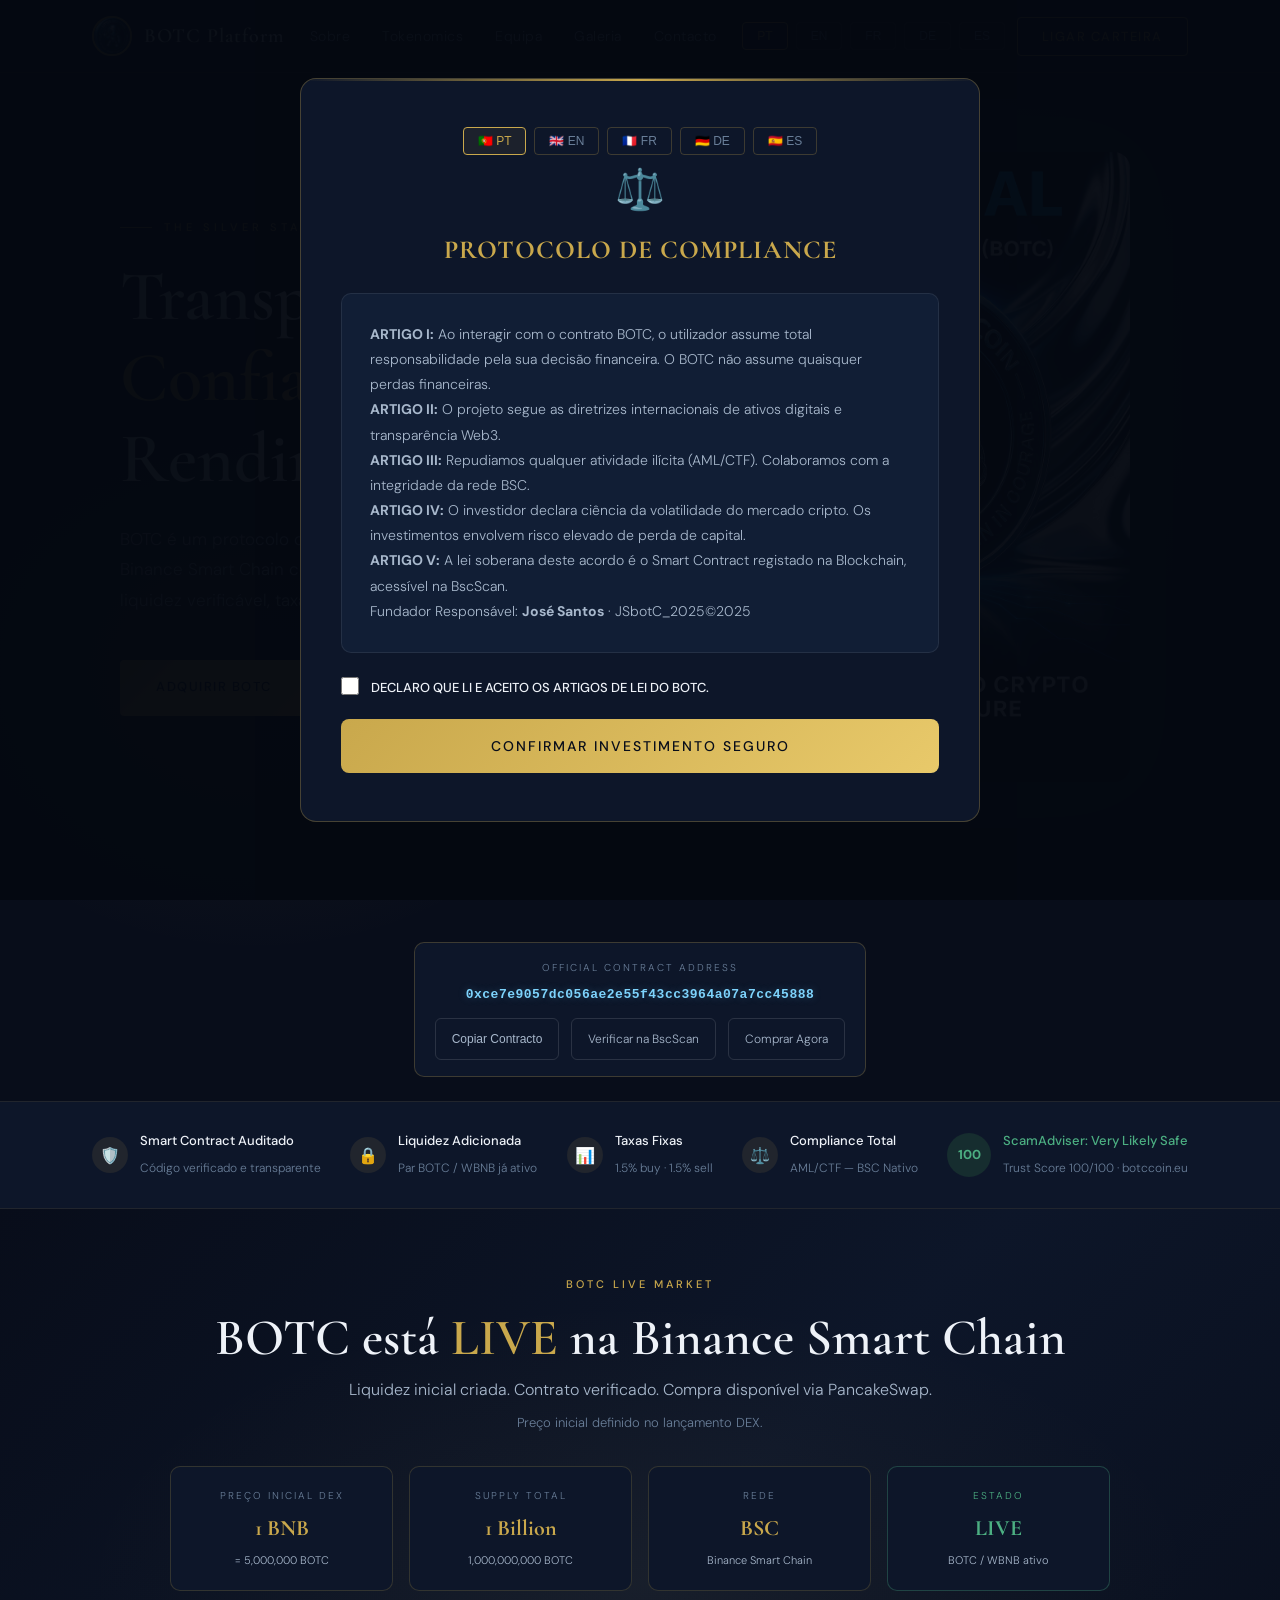
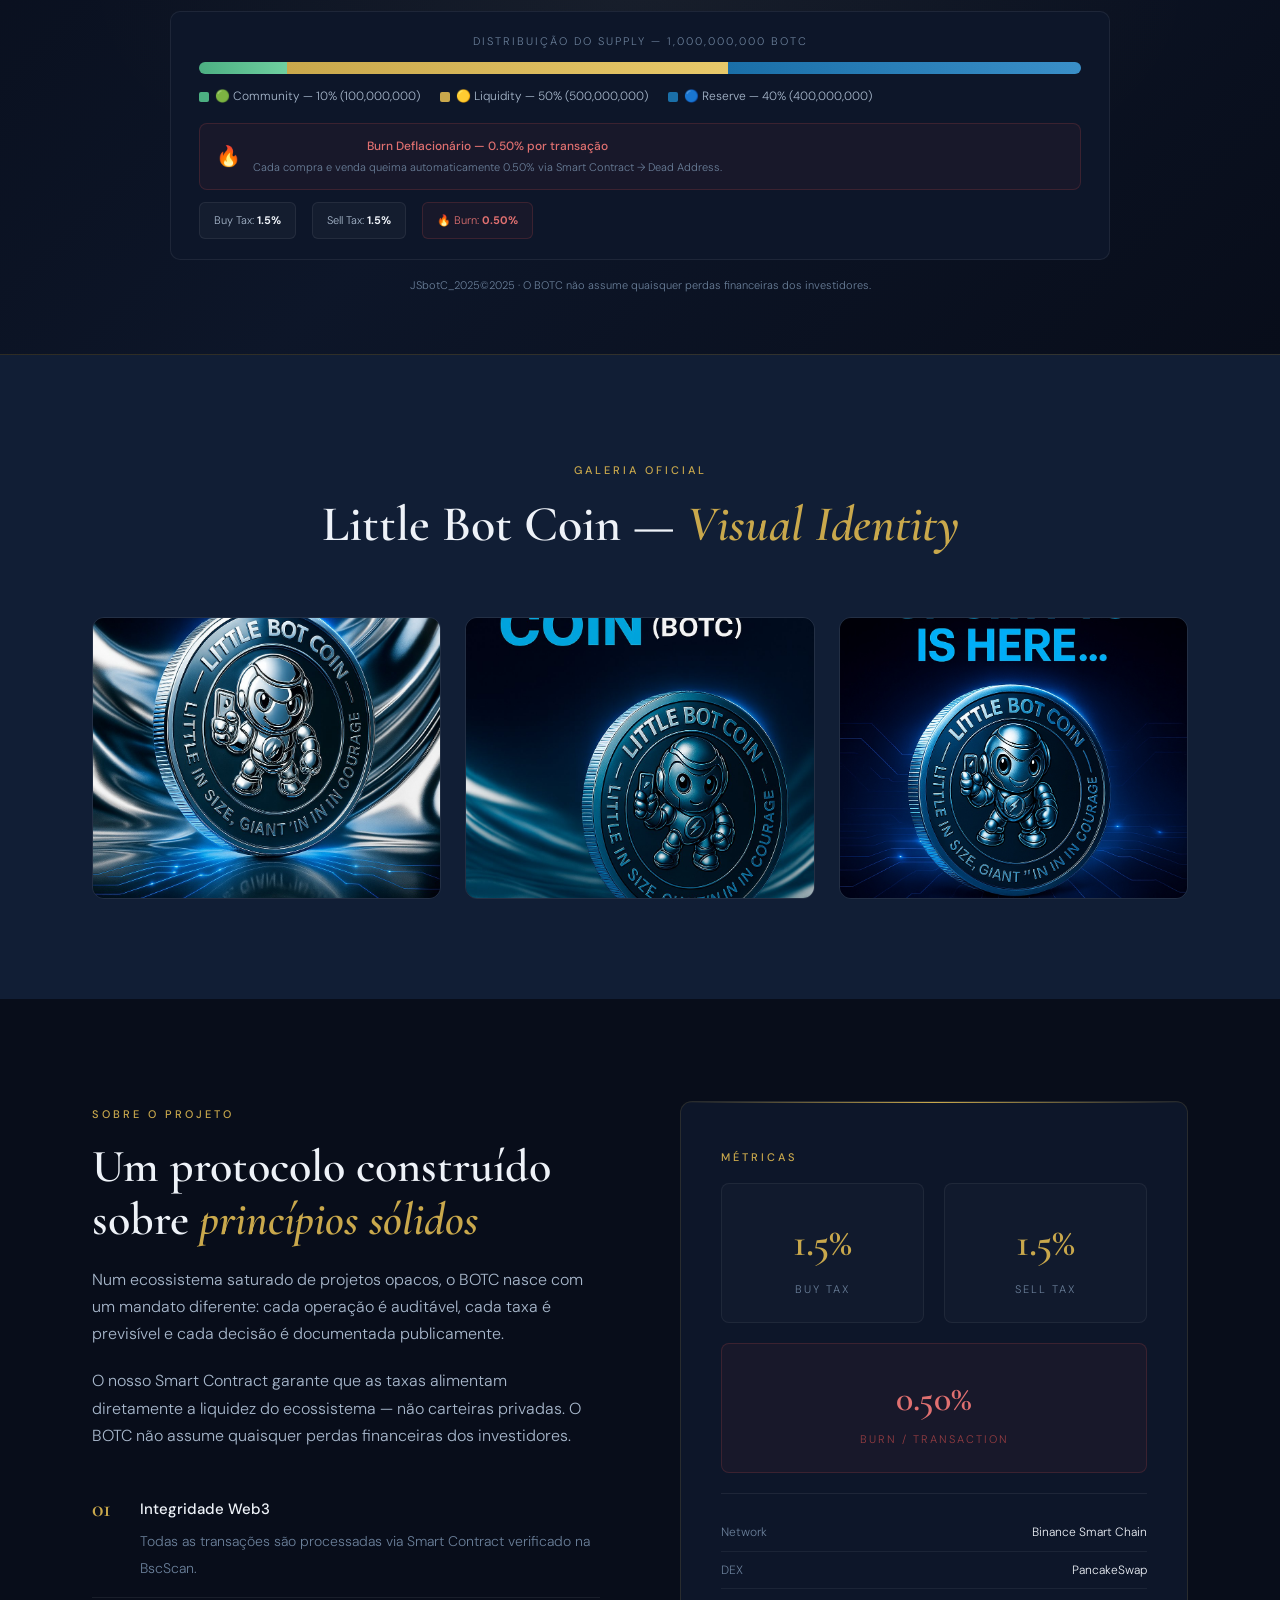
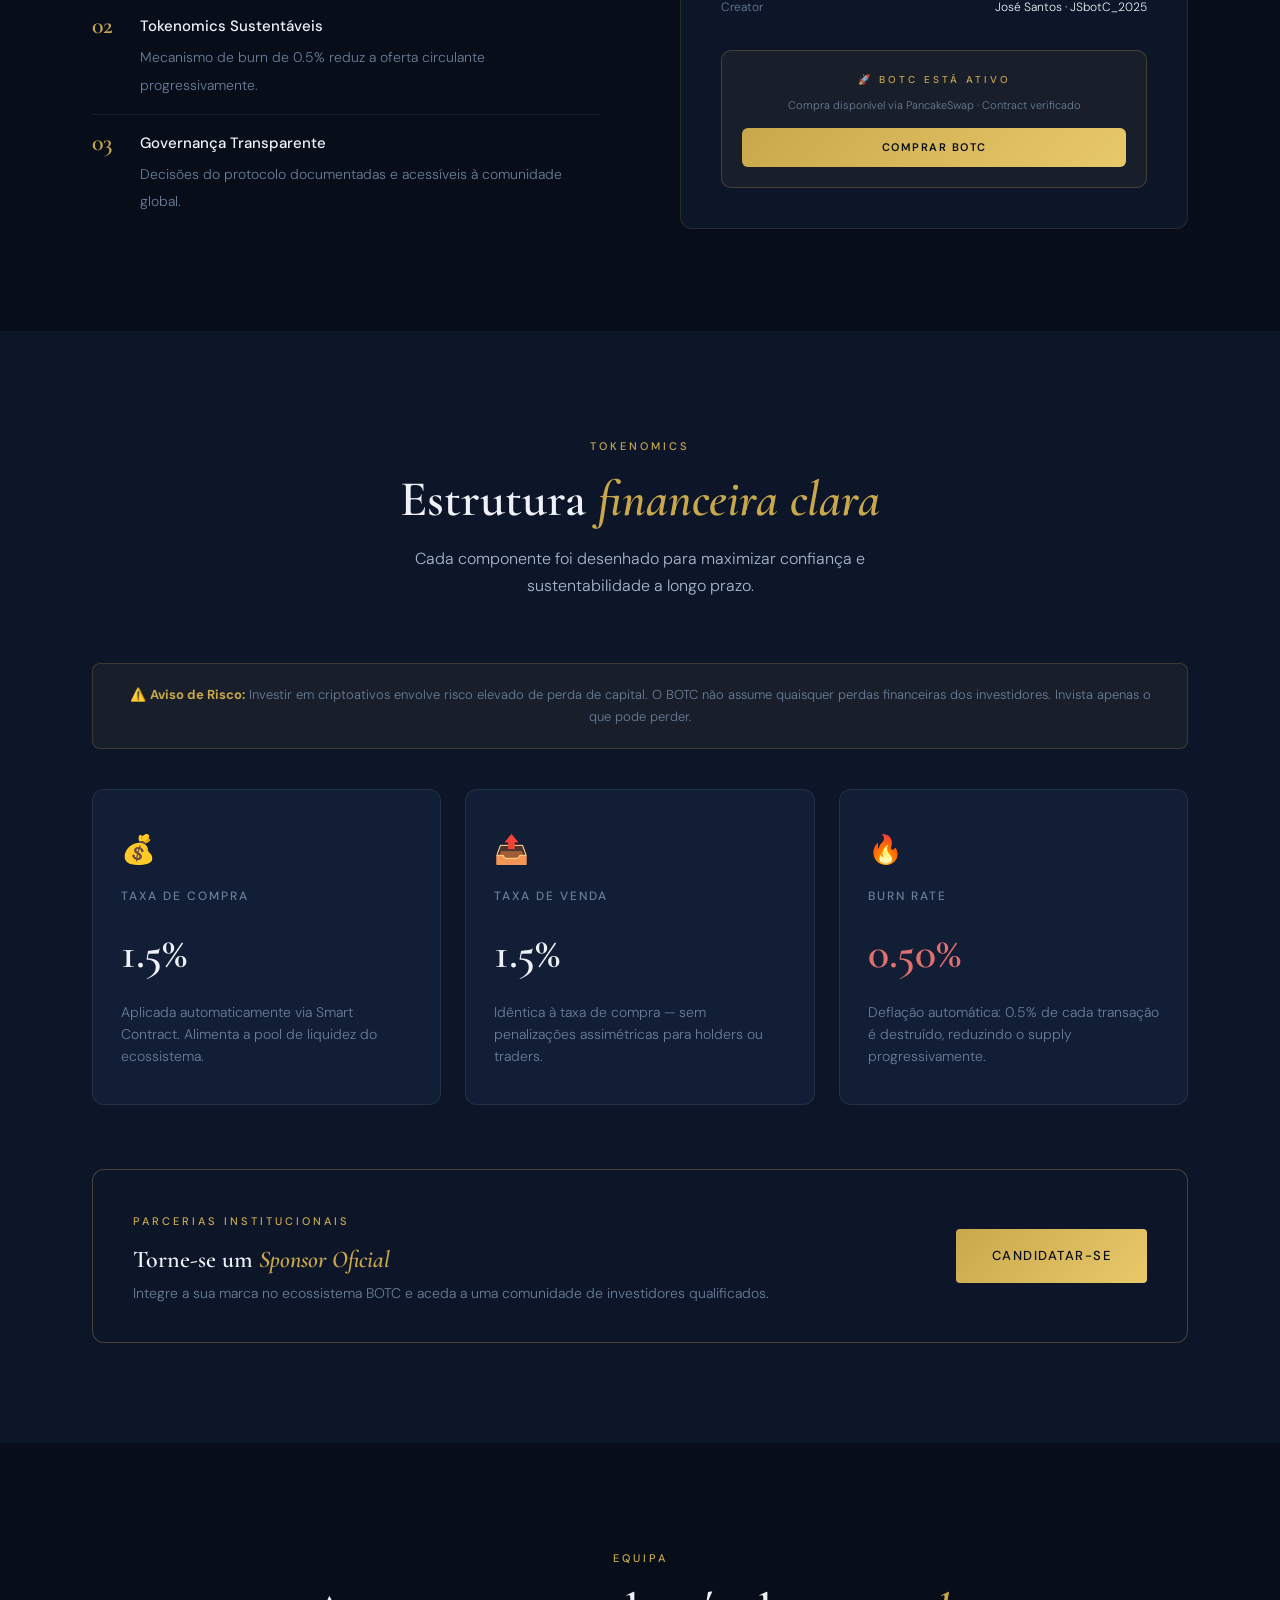
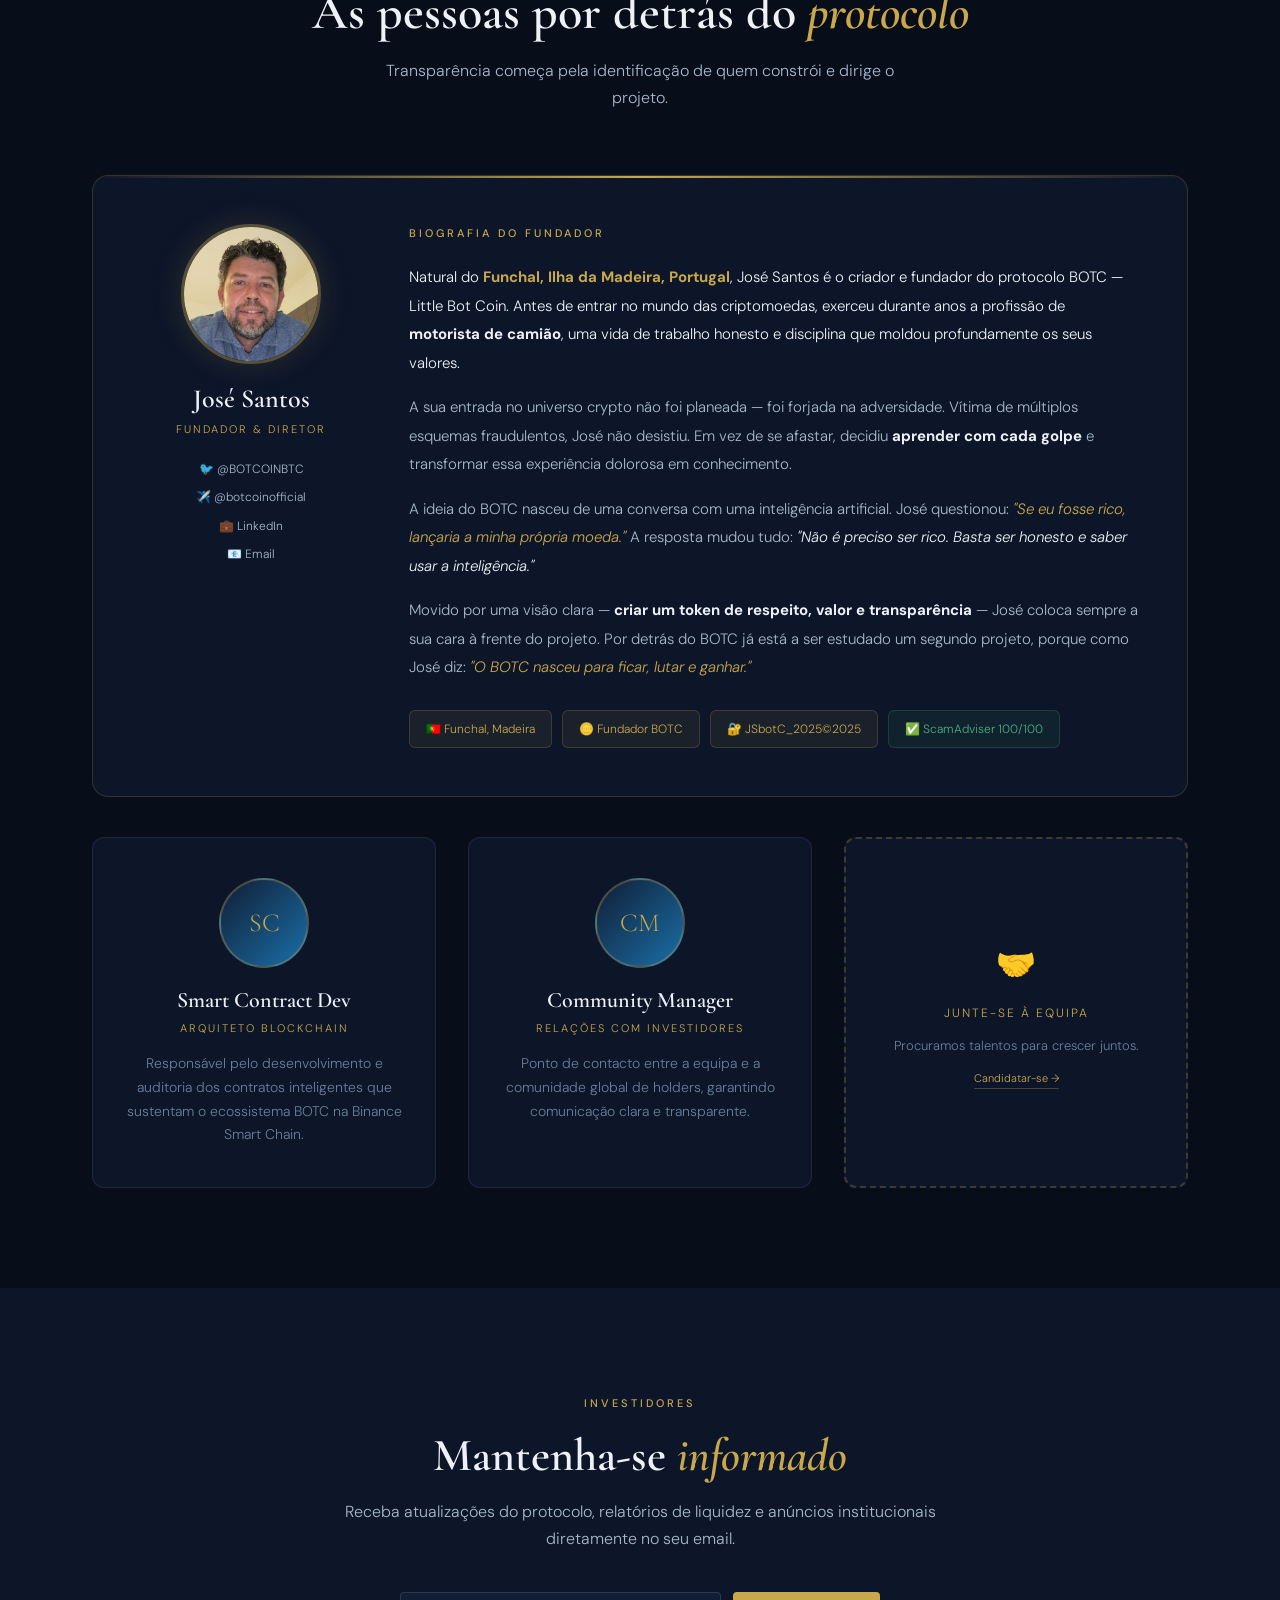
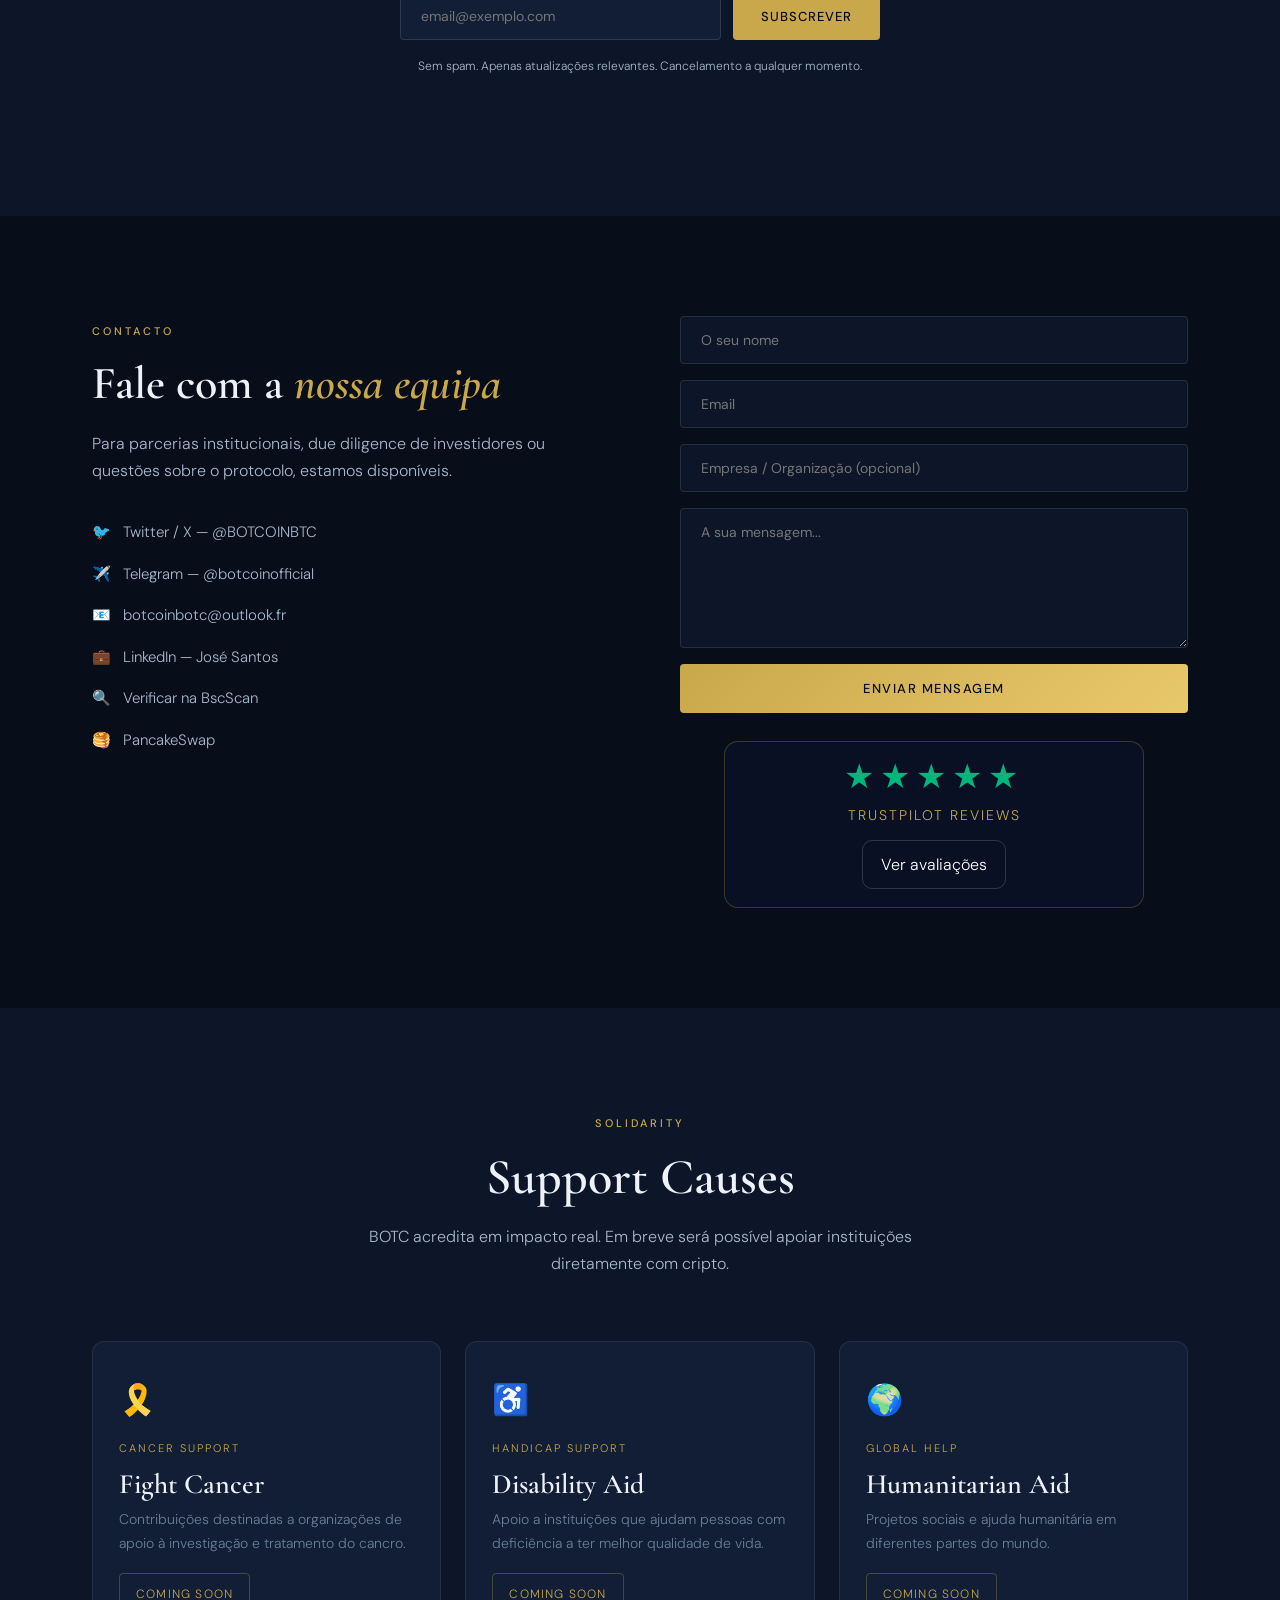
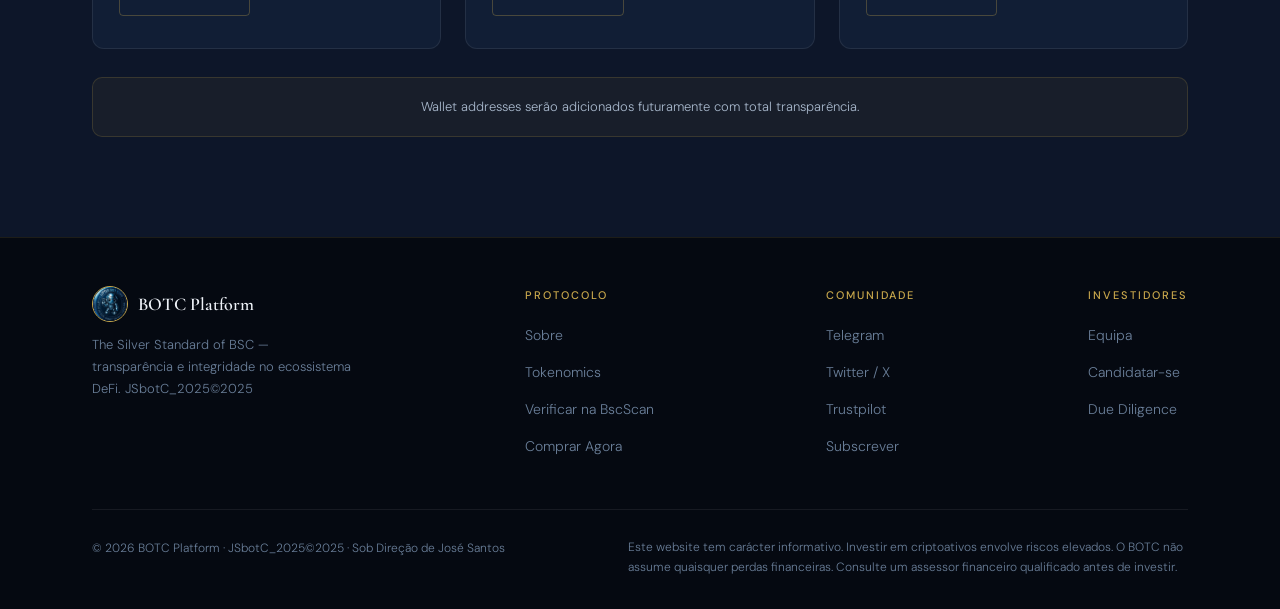
==== commit 365390ae: "Create index.html" ====
--- a/index.html
+++ b/index.html
@@ -632,34 +632,43 @@
 <section id="donate">
   <div class="container">
     <div class="section-header">
-      <div class="tag" data-i="tag_donate">Donate</div>
-      <h2 data-i="donate_title">Support for <em class="gold">institutions and causes</em></h2>
-      <p data-i="donate_sub">BOTC also wants to reserve a space for solidarity initiatives and support for recognized institutions.</p>
-    </div>
+      <span class="tag">Solidarity</span>
+      <h2>Support Causes</h2>
+      <p>BOTC acredita em impacto real. Em breve será possível apoiar instituições diretamente com cripto.</p>
+    </div>
+
     <div class="donate-grid">
+
       <div class="donate-card">
         <div class="icon">🎗️</div>
-        <div class="mini" data-i="donate_card1_mini">Health Support</div>
-        <h3 data-i="donate_card1_title">Cancer</h3>
-        <p data-i="donate_card1_desc">A dedicated space to highlight organizations supporting cancer patients, research, and family assistance programs.</p>
-        <a href="#contact" class="cta" data-i="donate_cta">Contact us</a>
-      </div>
+        <div class="mini">Cancer Support</div>
+        <h3>Fight Cancer</h3>
+        <p>Contribuições destinadas a organizações de apoio à investigação e tratamento do cancro.</p>
+        <a href="#" class="cta">Coming Soon</a>
+      </div>
+
       <div class="donate-card">
         <div class="icon">♿</div>
-        <div class="mini" data-i="donate_card2_mini">Inclusion</div>
-        <h3 data-i="donate_card2_title">Handicap</h3>
-        <p data-i="donate_card2_desc">Visibility for associations focused on disability support, accessibility, specialized care, and social inclusion.</p>
-        <a href="#contact" class="cta" data-i="donate_cta">Contact us</a>
-      </div>
+        <div class="mini">Handicap Support</div>
+        <h3>Disability Aid</h3>
+        <p>Apoio a instituições que ajudam pessoas com deficiência a ter melhor qualidade de vida.</p>
+        <a href="#" class="cta">Coming Soon</a>
+      </div>
+
       <div class="donate-card">
-        <div class="icon">🤝</div>
-        <div class="mini" data-i="donate_card3_mini">Community Aid</div>
-        <h3 data-i="donate_card3_title">Social Causes</h3>
-        <p data-i="donate_card3_desc">Additional space for future humanitarian, medical, child welfare, and community-driven initiatives approved by the project.</p>
-        <a href="#contact" class="cta" data-i="donate_cta">Contact us</a>
-      </div>
-    </div>
-    <div class="donate-note" data-i="donate_note">Official wallet addresses or partner institutions can be added here later without changing the visual identity of the site.</div>
+        <div class="icon">🌍</div>
+        <div class="mini">Global Help</div>
+        <h3>Humanitarian Aid</h3>
+        <p>Projetos sociais e ajuda humanitária em diferentes partes do mundo.</p>
+        <a href="#" class="cta">Coming Soon</a>
+      </div>
+
+    </div>
+
+    <div class="donate-note">
+      Wallet addresses serão adicionados futuramente com total transparência.
+    </div>
+
   </div>
 </section>
 
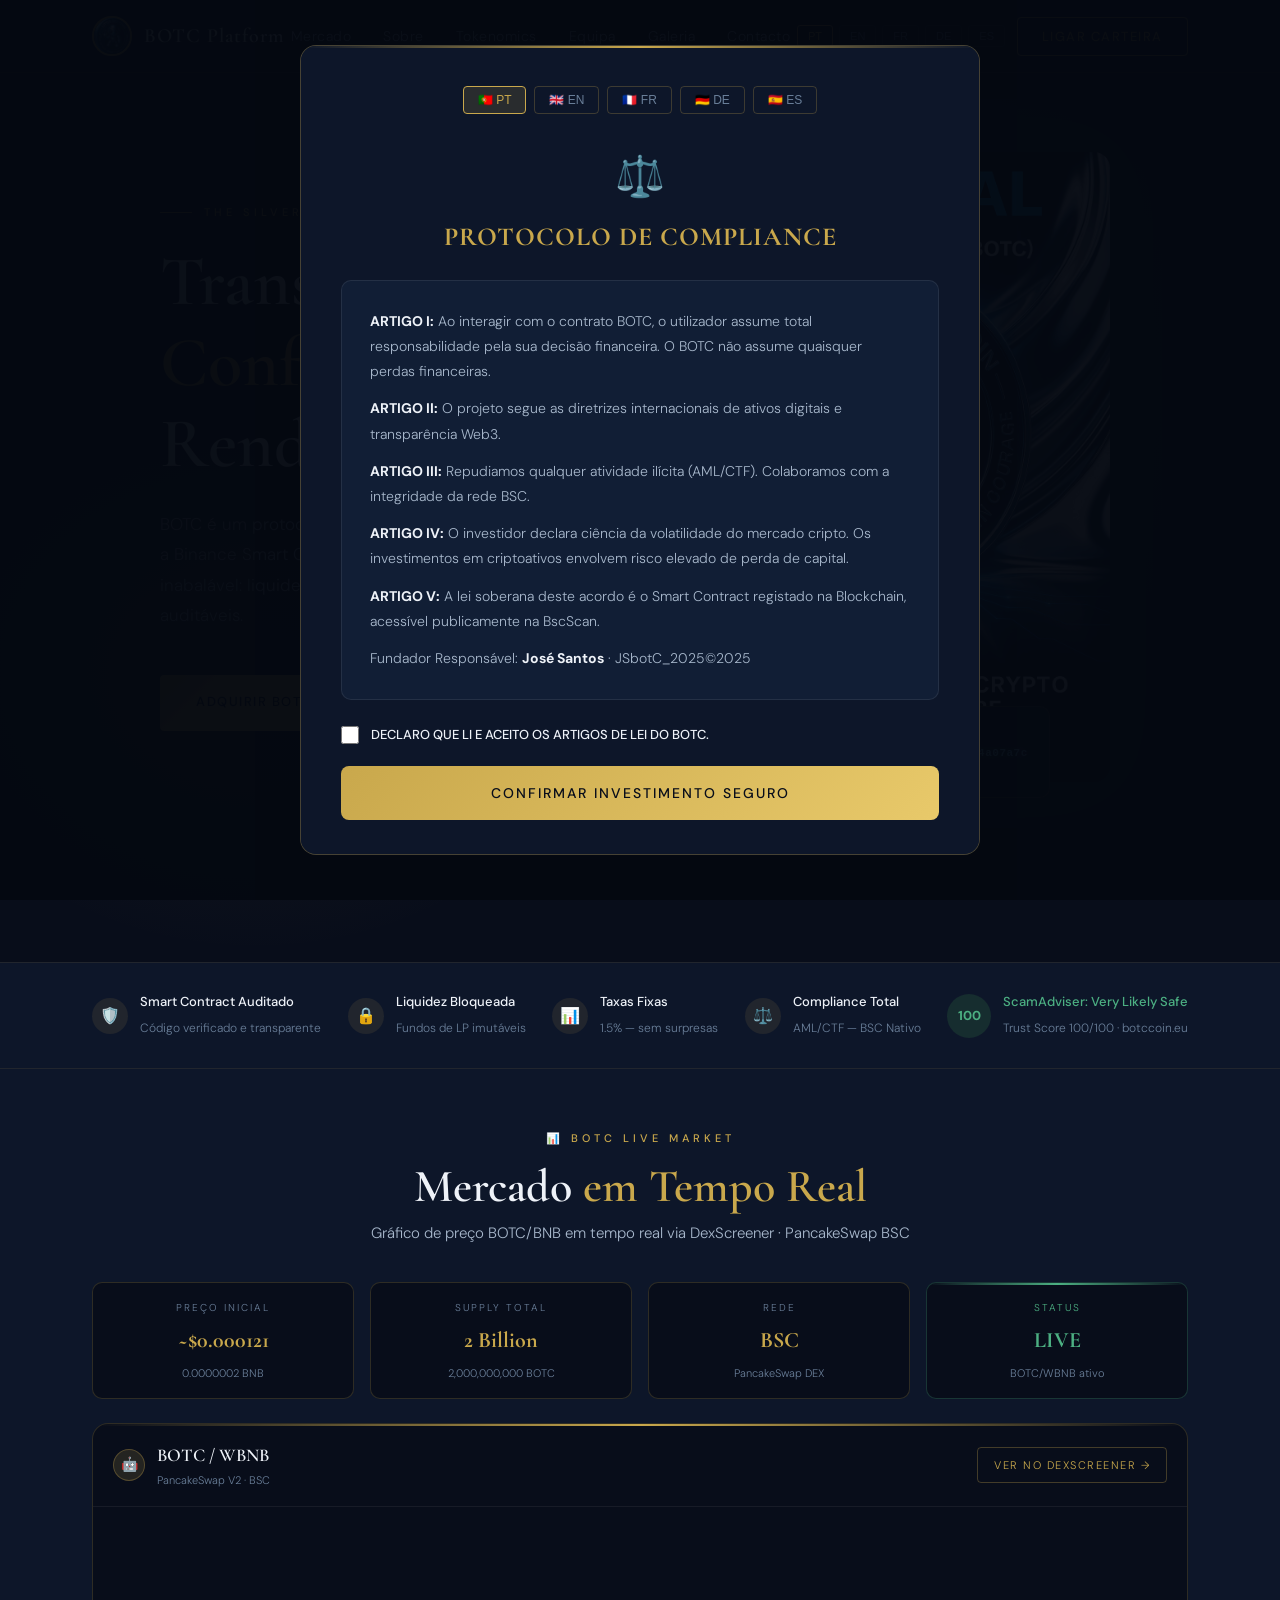
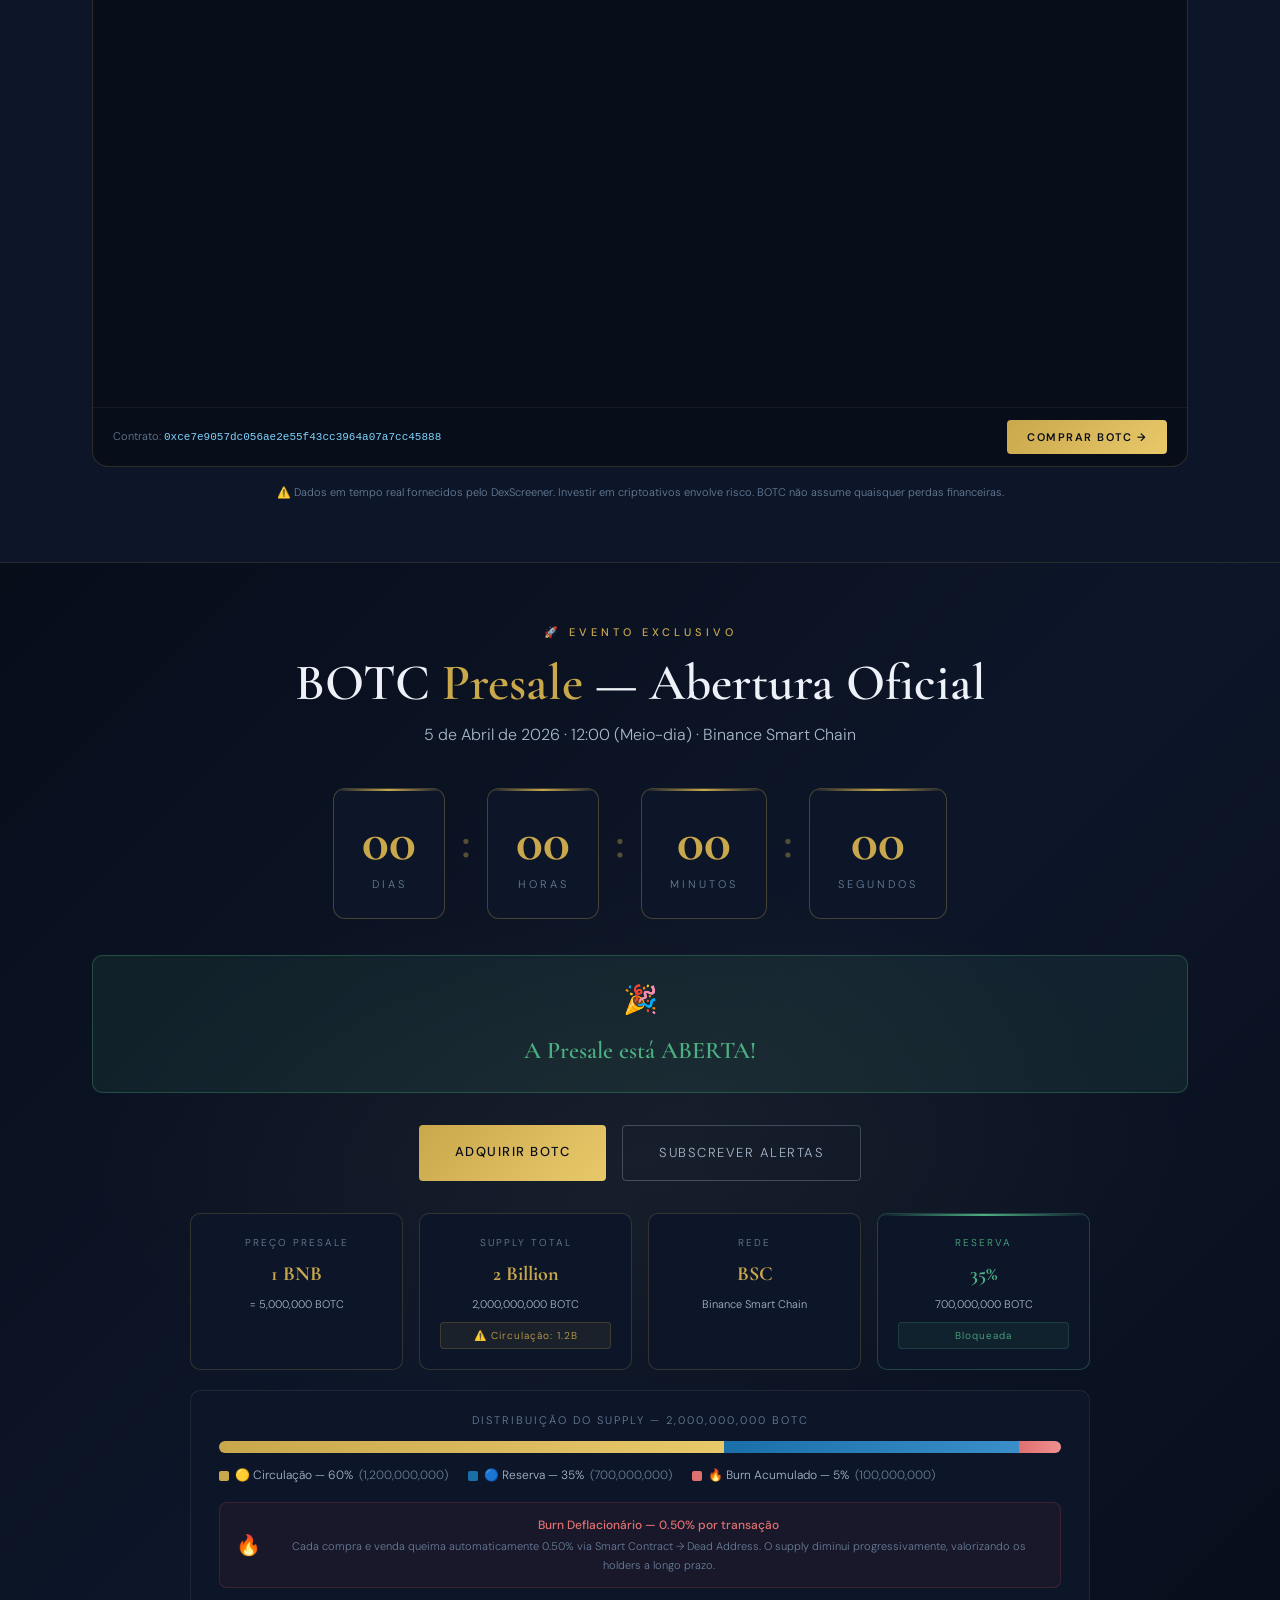
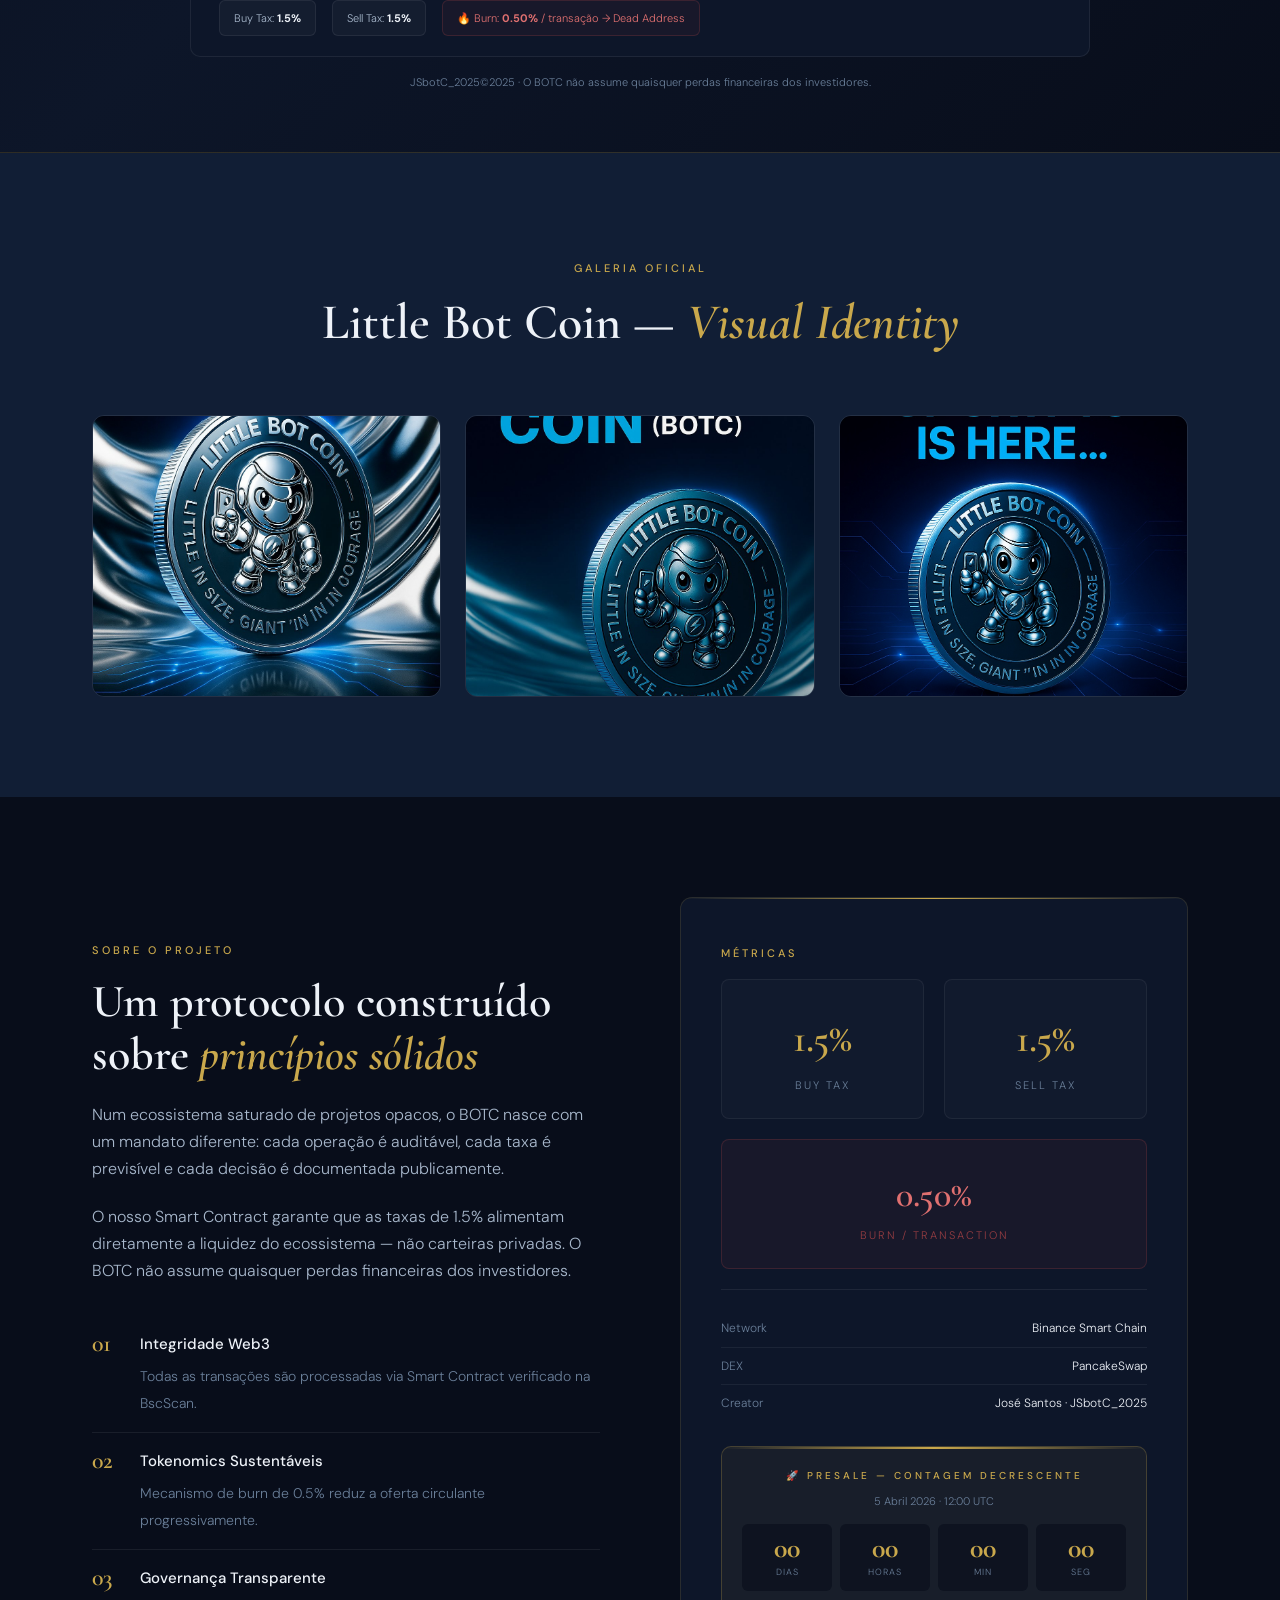
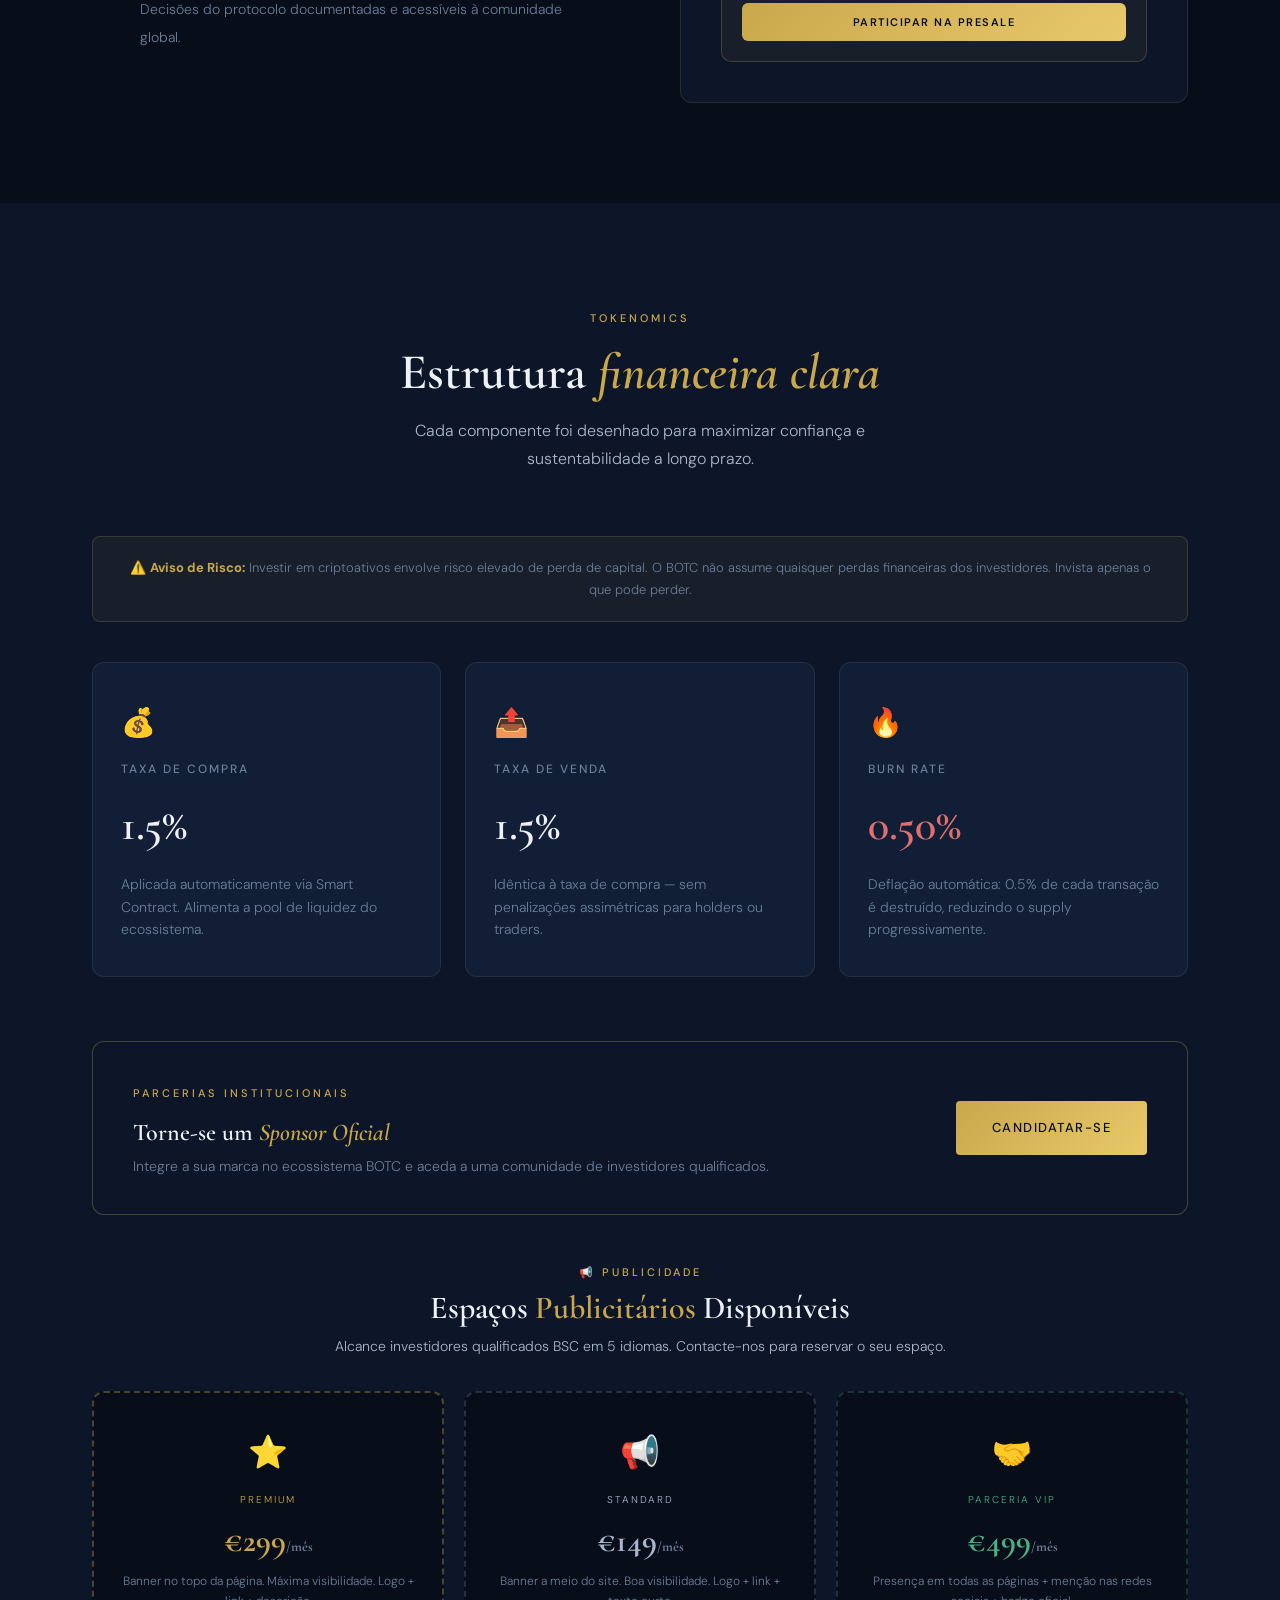
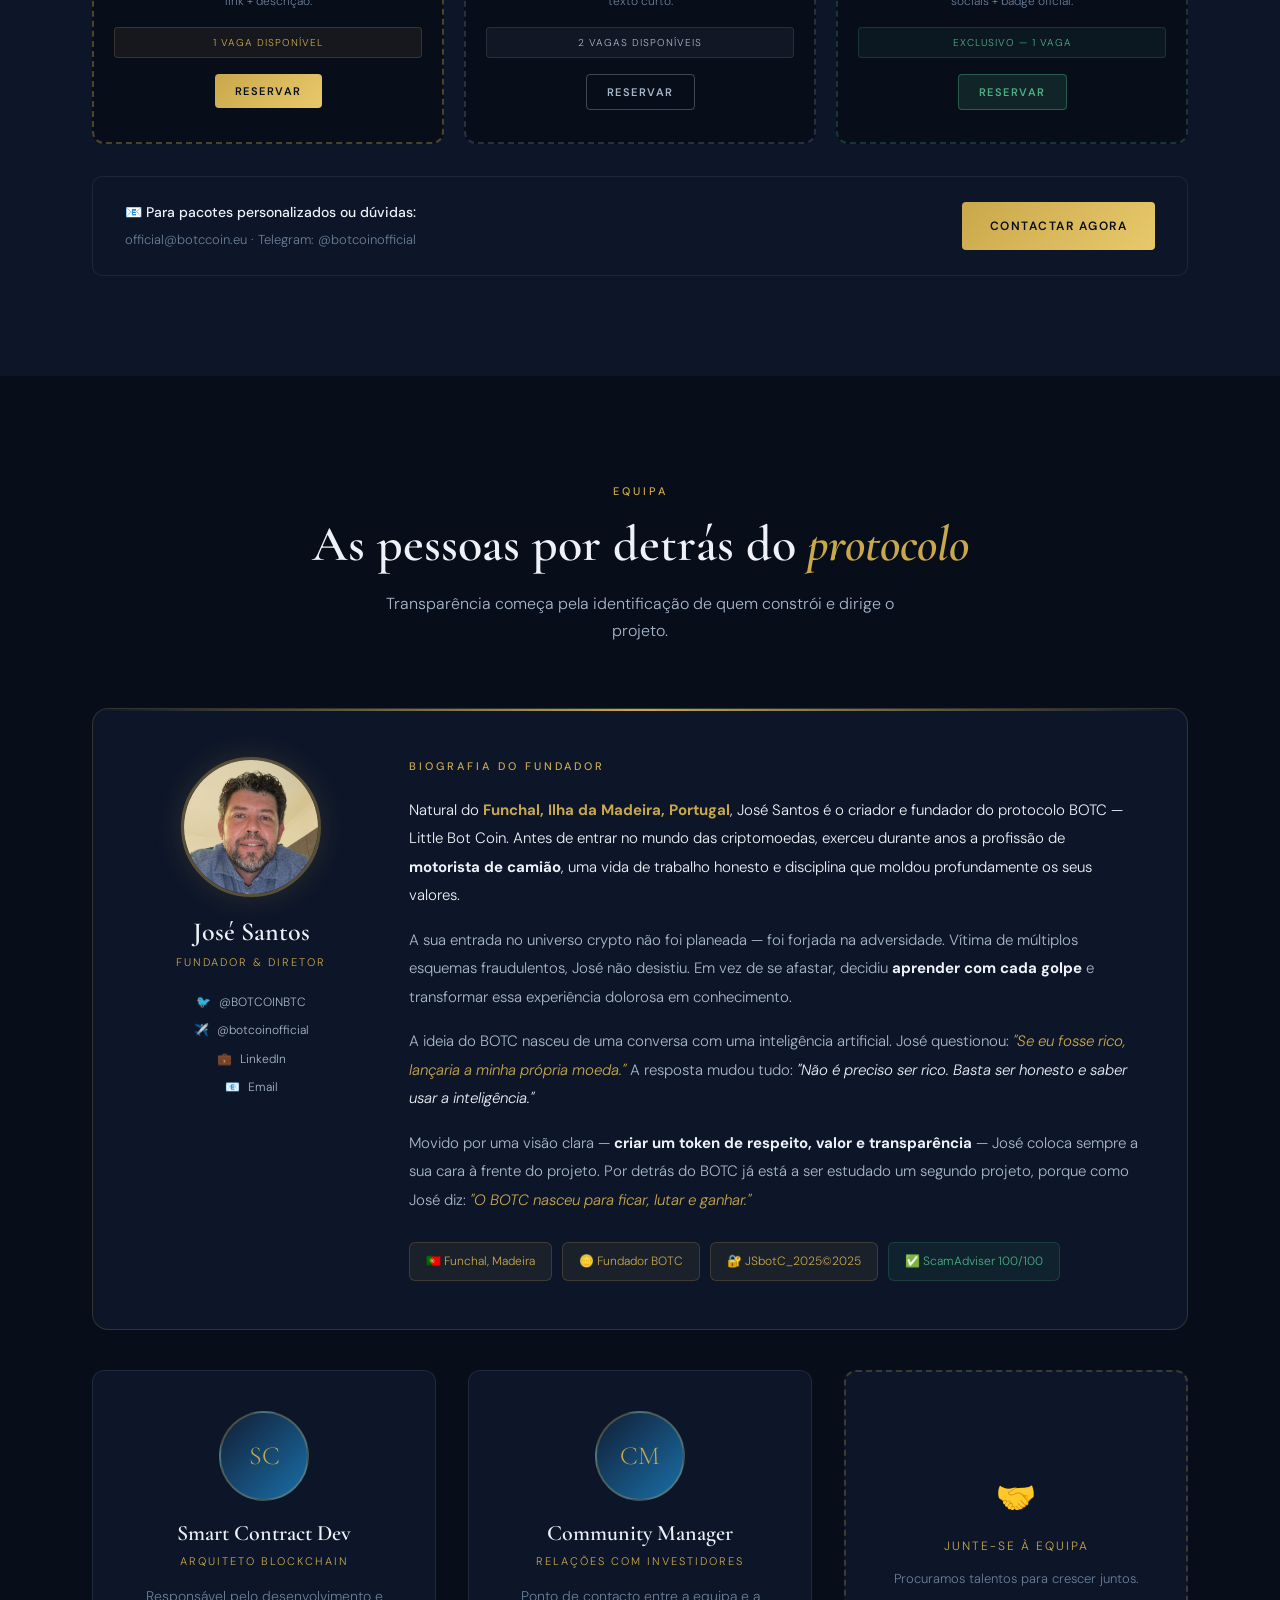
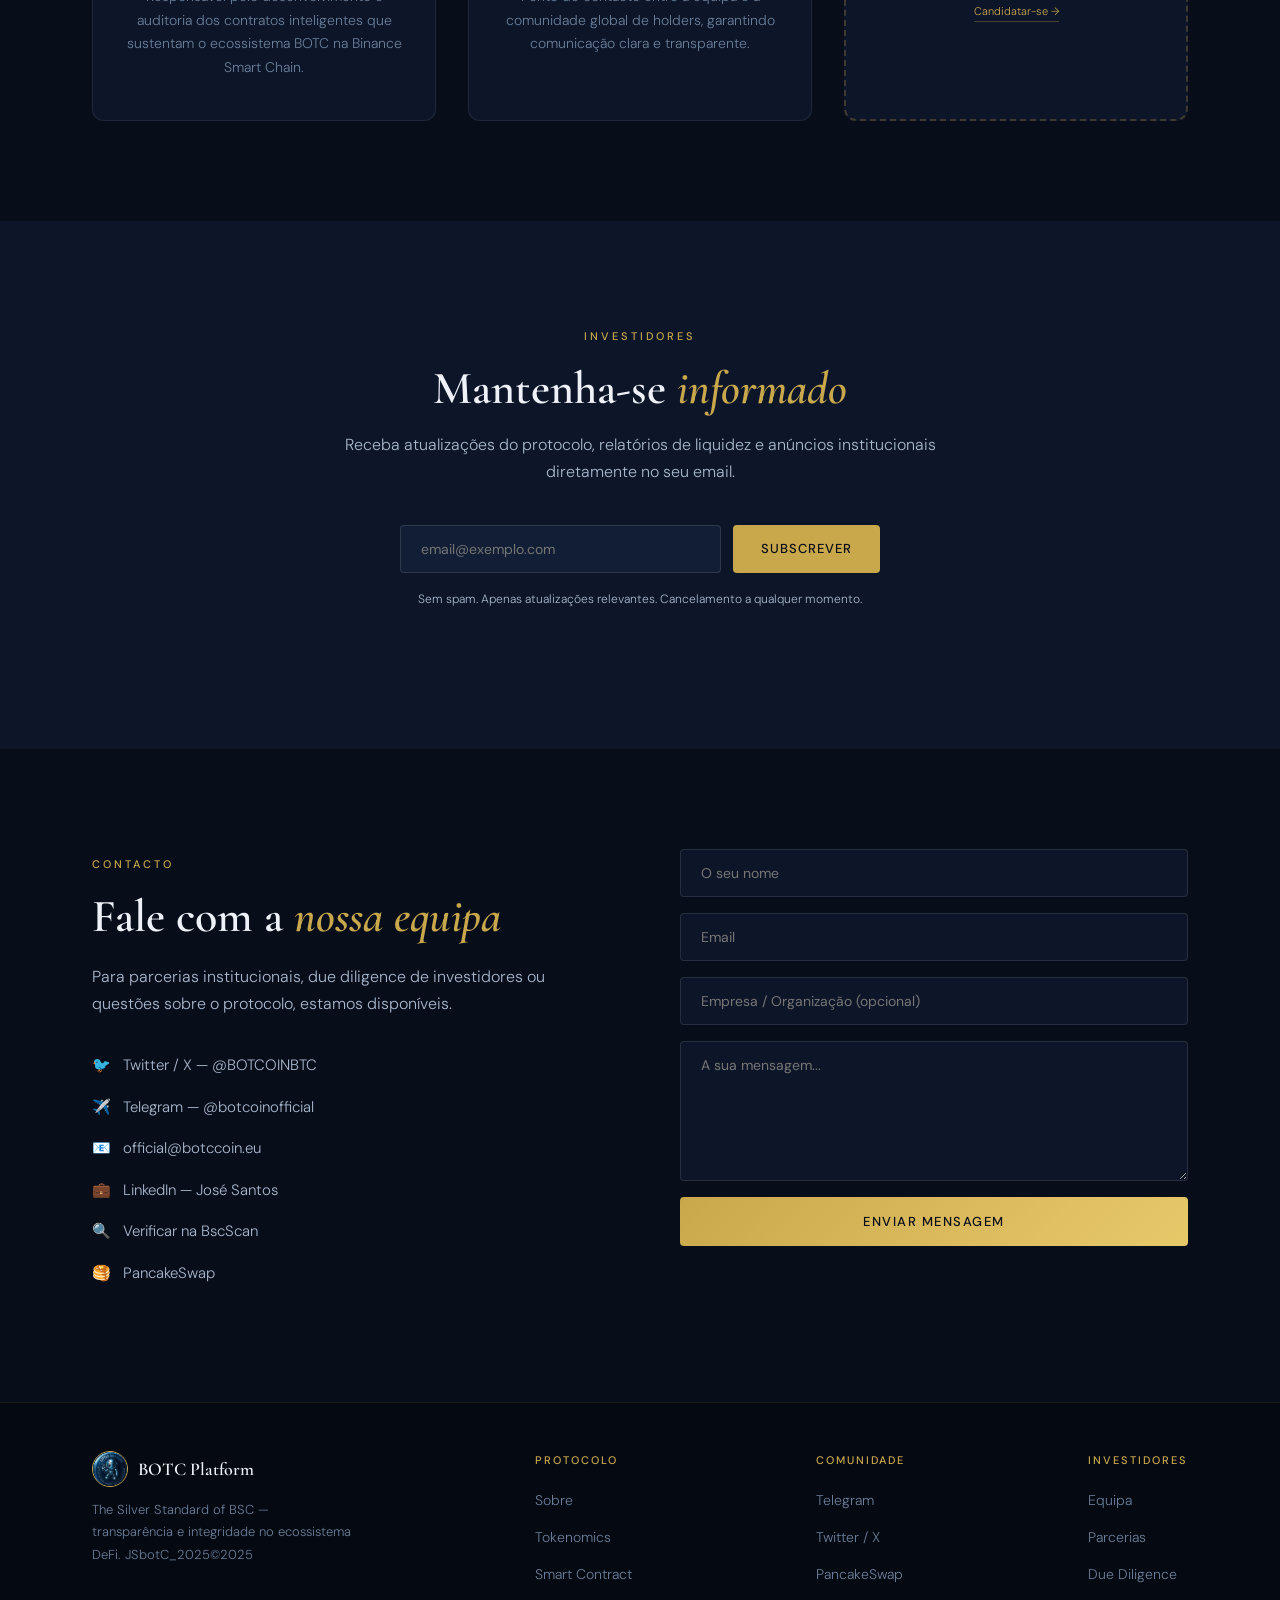
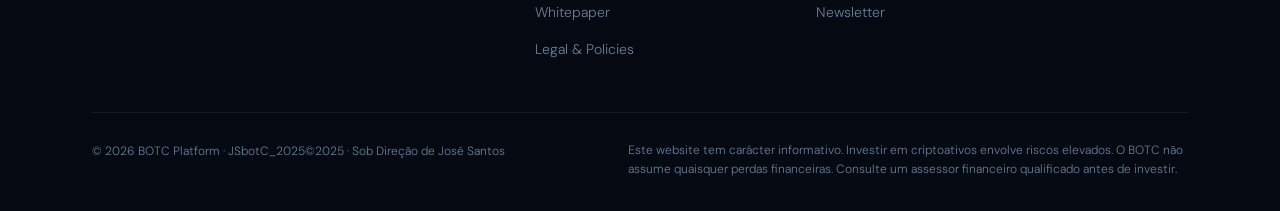
==== commit 0f99b9dd: "Rename index (15).html to index.html" ====
--- a/index.html
+++ b/index.html
@@ -12,7 +12,6 @@
   --navy:#080d1a;--navy2:#0d1629;--navy3:#111e35;
   --gold:#c9a84c;--gold2:#e8c96a;--silver:#a8b8cc;
   --white:#eef2f8;--muted:#6a7f99;--accent:#1a6fa8;
-  --green:#00b67a;--red:#e07070;
   --radius:12px;
 }
 html{scroll-behavior:smooth}
@@ -21,7 +20,6 @@
 .gold{color:var(--gold)}
 .tag{display:inline-block;font-size:11px;letter-spacing:3px;text-transform:uppercase;color:var(--gold);font-weight:500;margin-bottom:16px}
 h1,h2,h3{font-family:'Cormorant Garamond',serif;font-weight:600;line-height:1.15}
-a{color:inherit}
 
 /* MODAL COMPLIANCE */
 #modal-overlay{
@@ -38,6 +36,19 @@
   background:linear-gradient(90deg,transparent,var(--gold),transparent);
   border-radius:16px 16px 0 0;
 }
+.modal-title{text-align:center;margin-bottom:32px}
+.modal-title .icon{font-size:40px;margin-bottom:12px}
+.modal-title h2{font-size:28px;color:var(--gold);font-family:'Cormorant Garamond',serif;font-weight:700;letter-spacing:1px}
+.compliance-text{
+  background:var(--navy3);border:1px solid rgba(255,255,255,0.08);
+  border-radius:10px;padding:28px;margin-bottom:28px;
+}
+.compliance-text p{font-size:14px;color:var(--silver);margin-bottom:14px;line-height:1.8}
+.compliance-text p:last-child{margin-bottom:0;color:var(--white);font-weight:500}
+.compliance-text strong{color:var(--white)}
+.modal-check{display:flex;align-items:flex-start;gap:14px;margin-bottom:24px;cursor:pointer}
+.modal-check input{width:18px;height:18px;margin-top:3px;accent-color:var(--gold);cursor:pointer;flex-shrink:0}
+.modal-check label{font-size:13px;font-weight:500;letter-spacing:0.5px;color:var(--white);cursor:pointer;line-height:1.5}
 #btn-confirm{
   width:100%;padding:18px;border:none;border-radius:8px;
   font-family:'DM Sans',sans-serif;font-size:14px;font-weight:500;
@@ -46,14 +57,12 @@
   color:var(--navy);transition:all .3s;
 }
 #btn-confirm:hover{opacity:.88}
-.lang-modal,.lang-switcher{display:flex;gap:8px;justify-content:center;flex-wrap:wrap}
-.lang-modal button,.lang-switcher button{
+.lang-modal{display:flex;gap:8px;justify-content:center;margin-bottom:28px;flex-wrap:wrap}
+.lang-modal button{
   background:transparent;border:1px solid rgba(201,168,76,0.25);
   color:var(--muted);font-size:12px;padding:6px 14px;border-radius:4px;cursor:pointer;transition:all .2s;
 }
-.lang-modal button.active,.lang-modal button:hover,.lang-switcher button.active,.lang-switcher button:hover{
-  border-color:var(--gold);color:var(--gold);background:rgba(201,168,76,0.08)
-}
+.lang-modal button.active,.lang-modal button:hover{border-color:var(--gold);color:var(--gold);background:rgba(201,168,76,0.08)}
 
 /* NAV */
 nav{position:fixed;top:0;width:100%;z-index:998;background:rgba(8,13,26,0.93);backdrop-filter:blur(14px);border-bottom:1px solid rgba(201,168,76,0.15)}
@@ -66,9 +75,11 @@
 .nav-links a{color:var(--silver);font-size:14px;text-decoration:none;letter-spacing:0.5px;transition:color .2s}
 .nav-links a:hover{color:var(--gold)}
 .nav-right{display:flex;align-items:center;gap:12px}
+.lang-switcher{display:flex;gap:6px}
+.lang-switcher button{background:transparent;border:1px solid rgba(255,255,255,0.1);color:var(--muted);font-size:11px;padding:4px 10px;border-radius:3px;cursor:pointer;transition:all .2s}
+.lang-switcher button.active{border-color:var(--gold);color:var(--gold)}
 .btn-wallet{background:transparent;border:1px solid var(--gold);color:var(--gold);font-family:'DM Sans',sans-serif;font-size:13px;letter-spacing:1.5px;text-transform:uppercase;padding:10px 24px;border-radius:4px;cursor:pointer;transition:all .25s}
 .btn-wallet:hover{background:var(--gold);color:var(--navy)}
-.btn-wallet.connected{background:var(--gold);color:var(--navy)}
 
 /* HERO */
 #hero{min-height:100vh;background:var(--navy);background-image:radial-gradient(ellipse 700px 500px at 60% 40%,rgba(26,111,168,0.1) 0%,transparent 70%),radial-gradient(ellipse 500px 400px at 20% 70%,rgba(201,168,76,0.07) 0%,transparent 70%);display:flex;align-items:center;padding-top:72px}
@@ -77,26 +88,17 @@
 .hero-eyebrow::before{content:'';width:32px;height:1px;background:var(--gold)}
 h1.hero-title{font-size:clamp(48px,5.5vw,76px);color:var(--white);margin-bottom:24px}
 h1.hero-title em{font-style:normal;color:var(--gold)}
-.hero-sub{font-size:17px;color:var(--silver);max-width:480px;margin-bottom:44px;line-height:1.8}
+.hero-sub{font-size:17px;color:var(--silver);max-width:440px;margin-bottom:44px;line-height:1.8}
 .hero-actions{display:flex;gap:16px;flex-wrap:wrap}
 .btn-primary{background:linear-gradient(135deg,var(--gold),var(--gold2));color:var(--navy);border:none;font-family:'DM Sans',sans-serif;font-weight:500;font-size:13px;letter-spacing:1.5px;text-transform:uppercase;padding:16px 36px;border-radius:4px;cursor:pointer;transition:all .25s;text-decoration:none;display:inline-block}
 .btn-primary:hover{opacity:.88;transform:translateY(-1px)}
 .btn-secondary{background:transparent;border:1px solid rgba(168,184,204,0.3);color:var(--silver);font-family:'DM Sans',sans-serif;font-weight:400;font-size:13px;letter-spacing:1.5px;text-transform:uppercase;padding:16px 36px;border-radius:4px;cursor:pointer;transition:all .25s;text-decoration:none;display:inline-block}
 .btn-secondary:hover{border-color:var(--silver);color:var(--white)}
-.hero-visual{display:flex;justify-content:center}
+.hero-visual{position:relative;display:flex;justify-content:center}
 .hero-coin{width:100%;max-width:420px;border-radius:16px;box-shadow:0 0 80px rgba(26,111,168,0.2),0 0 40px rgba(201,168,76,0.08)}
-.contract-section{
-  margin:-20px auto 0;max-width:1160px;padding:0 32px 24px;text-align:center;
-}
-.contract-box{
-  display:inline-block;background:var(--navy2);border:1px solid rgba(201,168,76,0.25);border-radius:10px;
-  padding:16px 20px;max-width:760px
-}
-.contract-label{font-size:10px;letter-spacing:2px;text-transform:uppercase;color:var(--muted);margin-bottom:8px}
-.contract-value{font-family:monospace;font-size:13px;color:#7dd3fc;word-break:break-all;font-weight:600;letter-spacing:0.5px;text-shadow:0 0 8px rgba(125,211,252,0.25)}
-.contract-actions{margin-top:12px;display:flex;gap:12px;justify-content:center;flex-wrap:wrap}
-.mini-btn{background:transparent;border:1px solid rgba(255,255,255,0.12);color:var(--silver);padding:10px 16px;border-radius:6px;font-size:12px;text-decoration:none;cursor:pointer}
-.mini-btn:hover{border-color:var(--gold);color:var(--gold)}
+.hero-badge{position:absolute;bottom:-16px;left:0;right:0;margin:0 auto;max-width:300px;background:var(--navy2);border:1px solid rgba(201,168,76,0.25);border-radius:10px;padding:16px 20px;text-align:center}
+.hero-badge .badge-label{font-size:10px;letter-spacing:2px;text-transform:uppercase;color:var(--muted);margin-bottom:4px}
+.hero-badge .badge-val{font-family:monospace;font-size:11px;color:#7dd3fc;word-break:break-all;font-weight:600;letter-spacing:0.5px;text-shadow:0 0 8px rgba(125,211,252,0.4)}
 
 /* TRUST BAR */
 .trust-bar{background:var(--navy2);border-top:1px solid rgba(201,168,76,0.1);border-bottom:1px solid rgba(201,168,76,0.1);padding:28px 0}
@@ -111,25 +113,6 @@
 .section-header{text-align:center;margin-bottom:64px}
 .section-header h2{font-size:clamp(34px,4vw,50px);margin-bottom:16px}
 .section-header p{font-size:16px;color:var(--silver);max-width:560px;margin:0 auto}
-
-/* LIVE STATUS */
-#market-status{background:linear-gradient(135deg,#080d1a 0%,#0d1629 50%,#080d1a 100%);padding:60px 0;border-bottom:1px solid rgba(201,168,76,0.2);position:relative;overflow:hidden;}
-.market-grid{display:grid;grid-template-columns:repeat(4,1fr);gap:16px;max-width:940px;margin:32px auto 0}
-.market-card{background:#0d1629;border:1px solid rgba(201,168,76,0.2);border-radius:10px;padding:20px;text-align:center}
-.market-card .small{font-size:10px;letter-spacing:2px;text-transform:uppercase;color:#6a7f99;margin-bottom:6px}
-.market-card .big{font-family:'Cormorant Garamond',serif;font-size:22px;color:#c9a84c;font-weight:700}
-.market-card .muted{font-size:11px;color:#a8b8cc;margin-top:4px}
-.tokenomics-bar{max-width:940px;margin:20px auto 0;background:#0d1629;border:1px solid rgba(255,255,255,0.07);border-radius:10px;padding:20px 28px;}
-.tokenomics-segments{display:flex;height:12px;border-radius:6px;overflow:hidden;margin-bottom:12px}
-.seg-community{width:10%;background:linear-gradient(90deg,#4caf82,#6fcfa0)}
-.seg-liquidity{width:50%;background:linear-gradient(90deg,#c9a84c,#e8c96a)}
-.seg-reserve{width:40%;background:linear-gradient(90deg,#1a6fa8,#3a8fc8)}
-.legend{display:flex;gap:20px;flex-wrap:wrap;margin-bottom:16px}
-.legend-item{display:flex;align-items:center;gap:6px;font-size:12px;color:#a8b8cc}
-.legend-swatch{width:10px;height:10px;border-radius:2px}
-.burn-notice{background:rgba(201,76,76,0.06);border:1px solid rgba(201,76,76,0.2);border-radius:8px;padding:12px 16px;display:flex;align-items:center;gap:12px}
-.info-pills{margin-top:12px;display:flex;gap:16px;flex-wrap:wrap}
-.info-pill{background:rgba(255,255,255,0.03);border:1px solid rgba(255,255,255,0.07);border-radius:6px;padding:8px 14px;font-size:11px;color:#a8b8cc}
 
 /* GALLERY */
 #gallery{background:var(--navy3)}
@@ -156,7 +139,7 @@
 .stat-box .num{font-family:'Cormorant Garamond',serif;font-size:40px;font-weight:600;color:var(--gold)}
 .stat-box .lbl{font-size:11px;letter-spacing:2px;text-transform:uppercase;color:var(--muted);margin-top:4px}
 .burn-box{margin-top:20px;padding:24px;background:rgba(201,76,76,0.06);border:1px solid rgba(201,76,76,0.2);border-radius:8px;text-align:center}
-.burn-box .num{font-family:'Cormorant Garamond',serif;font-size:36px;color:var(--red);font-weight:600}
+.burn-box .num{font-family:'Cormorant Garamond',serif;font-size:36px;color:#e07070;font-weight:600}
 .burn-box .lbl{font-size:11px;letter-spacing:2px;text-transform:uppercase;color:rgba(201,76,76,0.7)}
 .divider{height:1px;background:rgba(255,255,255,0.07);margin:20px 0}
 
@@ -175,15 +158,12 @@
 .team-grid{display:grid;grid-template-columns:repeat(3,1fr);gap:32px}
 .team-card{background:var(--navy2);border:1px solid rgba(255,255,255,0.08);border-radius:var(--radius);padding:40px 32px;text-align:center;transition:border-color .25s}
 .team-card:hover{border-color:rgba(201,168,76,0.25)}
+.avatar{width:90px;height:90px;border-radius:50%;overflow:hidden;margin:0 auto 20px;border:2px solid rgba(201,168,76,0.4)}
+.avatar img{width:100%;height:100%;object-fit:cover;object-position:top}
 .avatar-placeholder{width:90px;height:90px;border-radius:50%;background:linear-gradient(135deg,var(--navy3),var(--accent));display:flex;align-items:center;justify-content:center;font-family:'Cormorant Garamond',serif;font-size:26px;color:var(--gold);margin:0 auto 20px;border:2px solid rgba(201,168,76,0.3)}
 .team-card h3{font-size:22px;font-weight:600;margin-bottom:6px}
 .team-card .role{font-size:11px;letter-spacing:2px;text-transform:uppercase;color:var(--gold);margin-bottom:14px}
 .team-card p{font-size:14px;color:var(--muted);line-height:1.7}
-.bio-wrap{background:var(--navy2);border:1px solid rgba(201,168,76,0.2);border-radius:16px;padding:48px;margin-bottom:40px;display:grid;grid-template-columns:220px 1fr;gap:48px;align-items:start;position:relative;overflow:hidden;}
-.bio-wrap::before{content:'';position:absolute;top:0;left:0;right:0;height:2px;background:linear-gradient(90deg,transparent,#c9a84c,transparent);}
-.bio-photo{width:140px;height:140px;border-radius:50%;overflow:hidden;margin:0 auto 20px;border:3px solid rgba(201,168,76,0.4);box-shadow:0 0 30px rgba(201,168,76,0.15);}
-.bio-photo img{width:100%;height:100%;object-fit:cover;object-position:top}
-.bio-chip{background:rgba(201,168,76,0.08);border:1px solid rgba(201,168,76,0.2);border-radius:6px;padding:8px 16px;font-size:12px;color:#c9a84c}
 
 /* NEWSLETTER */
 #newsletter{background:var(--navy2)}
@@ -210,36 +190,11 @@
 .contact-form input:focus,.contact-form textarea:focus{border-color:var(--gold)}
 .contact-form textarea{min-height:140px}
 .contact-form button{background:linear-gradient(135deg,var(--gold),var(--gold2));color:var(--navy);border:none;font-family:'DM Sans',sans-serif;font-weight:500;font-size:13px;letter-spacing:1.5px;text-transform:uppercase;padding:16px;border-radius:4px;cursor:pointer}
-.trustpilot-box{
-  margin: 28px auto 0;text-align:center;padding:18px 20px;max-width:420px;
-  border:1px solid rgba(212,175,55,0.25);border-radius:14px;background:rgba(10,18,40,0.75);
-}
-.trustpilot-stars{color:var(--green);font-size:34px;letter-spacing:6px;line-height:1;margin-bottom:10px}
-.trustpilot-text{color:var(--gold);font-size:14px;letter-spacing:2px;text-transform:uppercase}
-.trustpilot-link{
-  display:inline-block;margin-top:12px;color:#ffffff;text-decoration:none;
-  padding:10px 18px;border:1px solid rgba(255,255,255,0.16);border-radius:10px;transition:0.3s ease;
-}
-.trustpilot-link:hover{border-color:var(--green);color:var(--green)}
 
 /* SPONSOR */
 .sponsor-card{background:var(--navy2);border:1px solid rgba(232,201,106,0.25);border-radius:var(--radius);padding:36px 40px;display:flex;align-items:center;justify-content:space-between;gap:32px;flex-wrap:wrap;margin-top:64px}
 .sponsor-text h3{font-size:24px;font-weight:600;margin-bottom:8px}
 .sponsor-text p{font-size:14px;color:var(--muted)}
-
-
-/* DONATE */
-#donate{background:var(--navy2)}
-.donate-grid{display:grid;grid-template-columns:repeat(3,1fr);gap:24px}
-.donate-card{background:var(--navy3);border:1px solid rgba(255,255,255,0.08);border-radius:var(--radius);padding:32px 26px;transition:border-color .25s,transform .25s}
-.donate-card:hover{border-color:rgba(201,168,76,0.3);transform:translateY(-4px)}
-.donate-card .icon{font-size:30px;margin-bottom:14px}
-.donate-card h3{font-family:'Cormorant Garamond',serif;font-size:28px;color:var(--white);margin-bottom:8px}
-.donate-card p{font-size:14px;color:var(--muted);margin-bottom:18px;line-height:1.7}
-.donate-card .mini{font-size:11px;letter-spacing:2px;text-transform:uppercase;color:var(--gold);margin-bottom:10px}
-.donate-card .cta{display:inline-block;background:transparent;border:1px solid rgba(201,168,76,0.3);color:var(--gold);font-family:'DM Sans',sans-serif;font-size:12px;letter-spacing:1.2px;text-transform:uppercase;padding:10px 16px;border-radius:4px;text-decoration:none;transition:all .25s}
-.donate-card .cta:hover{background:var(--gold);color:var(--navy)}
-.donate-note{margin-top:28px;background:rgba(201,168,76,0.06);border:1px solid rgba(201,168,76,0.18);border-radius:10px;padding:18px 22px;font-size:13px;color:var(--silver);text-align:center}
 
 /* FOOTER */
 footer{background:#050911;border-top:1px solid rgba(201,168,76,0.12);padding:48px 0 32px}
@@ -264,52 +219,59 @@
 .delay-1{animation-delay:.1s}.delay-2{animation-delay:.2s}.delay-3{animation-delay:.3s}
 
 @media(max-width:900px){
-  .hero-inner,.about-grid,.contact-grid,.bio-wrap{grid-template-columns:1fr;gap:48px}
-  .donate-grid{grid-template-columns:1fr;gap:20px}
-  .token-grid,.team-grid,.market-grid{grid-template-columns:1fr 1fr}
+  .hero-inner,.about-grid,.contact-grid{grid-template-columns:1fr;gap:48px}
+  .token-grid,.team-grid{grid-template-columns:1fr 1fr}
   .nav-links{display:none}
   .gallery-grid{grid-template-columns:1fr 1fr}
 }
 @media(max-width:600px){
-  .token-grid,.team-grid,.stat-row,.gallery-grid,.market-grid{grid-template-columns:1fr}
+  .token-grid,.team-grid,.stat-row,.gallery-grid{grid-template-columns:1fr}
   .nl-form{flex-direction:column}
   section{padding:64px 0}
   .modal-box{padding:32px 24px}
-  .container,.nav-inner,.contract-section{padding-left:20px;padding-right:20px}
 }
 </style>
 </head>
 <body>
 
-<div id="modal-overlay">
-  <div class="modal-box">
-    <div class="lang-modal">
-      <button onclick="setLang('pt')" id="lb-pt" class="active">🇵🇹 PT</button>
-      <button onclick="setLang('en')" id="lb-en">🇬🇧 EN</button>
-      <button onclick="setLang('fr')" id="lb-fr">🇫🇷 FR</button>
-      <button onclick="setLang('de')" id="lb-de">🇩🇪 DE</button>
-      <button onclick="setLang('es')" id="lb-es">🇪🇸 ES</button>
-    </div>
+<!-- ===== COMPLIANCE MODAL ===== -->
+<div id="modal-overlay" style="position:fixed;inset:0;background:rgba(5,9,17,0.97);z-index:9999;display:flex;align-items:center;justify-content:center;padding:20px;">
+  <div style="background:#0d1629;border:1px solid rgba(201,168,76,0.3);border-radius:16px;max-width:680px;width:100%;max-height:90vh;overflow-y:auto;padding:40px;position:relative;">
+    <div style="position:absolute;top:0;left:0;right:0;height:2px;background:linear-gradient(90deg,transparent,#c9a84c,transparent);border-radius:16px 16px 0 0;"></div>
+    
+    <!-- Lang buttons -->
+    <div style="display:flex;gap:8px;justify-content:center;margin-bottom:28px;flex-wrap:wrap;">
+      <button onclick="setLang('pt')" id="lb-pt" style="background:rgba(201,168,76,0.15);border:1px solid #c9a84c;color:#c9a84c;font-size:12px;padding:6px 14px;border-radius:4px;cursor:pointer;">🇵🇹 PT</button>
+      <button onclick="setLang('en')" id="lb-en" style="background:transparent;border:1px solid rgba(201,168,76,0.25);color:#6a7f99;font-size:12px;padding:6px 14px;border-radius:4px;cursor:pointer;">🇬🇧 EN</button>
+      <button onclick="setLang('fr')" id="lb-fr" style="background:transparent;border:1px solid rgba(201,168,76,0.25);color:#6a7f99;font-size:12px;padding:6px 14px;border-radius:4px;cursor:pointer;">🇫🇷 FR</button>
+      <button onclick="setLang('de')" id="lb-de" style="background:transparent;border:1px solid rgba(201,168,76,0.25);color:#6a7f99;font-size:12px;padding:6px 14px;border-radius:4px;cursor:pointer;">🇩🇪 DE</button>
+      <button onclick="setLang('es')" id="lb-es" style="background:transparent;border:1px solid rgba(201,168,76,0.25);color:#6a7f99;font-size:12px;padding:6px 14px;border-radius:4px;cursor:pointer;">🇪🇸 ES</button>
+    </div>
+
     <div style="text-align:center;margin-bottom:28px;">
       <div style="font-size:40px;margin-bottom:12px;">⚖️</div>
-      <h2 id="modal-title-text" style="font-size:26px;color:#c9a84c;font-weight:700;letter-spacing:1px;">PROTOCOLO DE COMPLIANCE</h2>
-    </div>
+      <h2 id="modal-title-text" style="font-family:'Cormorant Garamond',serif;font-size:26px;color:#c9a84c;font-weight:700;letter-spacing:1px;">PROTOCOLO DE COMPLIANCE</h2>
+    </div>
+
     <div id="compliance-body" style="background:#111e35;border:1px solid rgba(255,255,255,0.08);border-radius:10px;padding:28px;margin-bottom:24px;font-size:14px;color:#a8b8cc;line-height:1.8;">
-      <p><strong>ARTIGO I:</strong> Ao interagir com o contrato BOTC, o utilizador assume total responsabilidade pela sua decisão financeira. O BOTC não assume quaisquer perdas financeiras.</p>
-      <p><strong>ARTIGO II:</strong> O projeto segue as diretrizes internacionais de ativos digitais e transparência Web3.</p>
-      <p><strong>ARTIGO III:</strong> Repudiamos qualquer atividade ilícita (AML/CTF). Colaboramos com a integridade da rede BSC.</p>
-      <p><strong>ARTIGO IV:</strong> O investidor declara ciência da volatilidade do mercado cripto. Os investimentos em criptoativos envolvem risco elevado de perda de capital.</p>
-      <p><strong>ARTIGO V:</strong> A lei soberana deste acordo é o Smart Contract registado na Blockchain, acessível publicamente na BscScan.</p>
-      <p>Fundador Responsável: <strong>José Santos</strong> · JSbotC_2025©2025</p>
-    </div>
-    <div style="display:flex;align-items:flex-start;gap:12px;margin-bottom:20px;">
+      <p style="margin-bottom:12px;"><strong style="color:#eef2f8;">ARTIGO I:</strong> Ao interagir com o contrato BOTC, o utilizador assume total responsabilidade pela sua decisão financeira. O BOTC não assume quaisquer perdas financeiras.</p>
+      <p style="margin-bottom:12px;"><strong style="color:#eef2f8;">ARTIGO II:</strong> O projeto segue as diretrizes internacionais de ativos digitais e transparência Web3.</p>
+      <p style="margin-bottom:12px;"><strong style="color:#eef2f8;">ARTIGO III:</strong> Repudiamos qualquer atividade ilícita (AML/CTF). Colaboramos com a integridade da rede BSC.</p>
+      <p style="margin-bottom:12px;"><strong style="color:#eef2f8;">ARTIGO IV:</strong> O investidor declara ciência da volatilidade do mercado cripto. Os investimentos em criptoativos envolvem risco elevado de perda de capital.</p>
+      <p style="margin-bottom:12px;"><strong style="color:#eef2f8;">ARTIGO V:</strong> A lei soberana deste acordo é o Smart Contract registado na Blockchain, acessível publicamente na BscScan.</p>
+      <p>Fundador Responsável: <strong style="color:#eef2f8;">José Santos</strong> · JSbotC_2025©2025</p>
+    </div>
+
+    <div style="display:flex;align-items:center;gap:12px;margin-bottom:20px;">
       <input type="checkbox" id="chk-accept" style="width:18px;height:18px;accent-color:#c9a84c;cursor:pointer;flex-shrink:0;"/>
       <label id="chk-label" for="chk-accept" style="font-size:13px;font-weight:500;color:#eef2f8;cursor:pointer;">DECLARO QUE LI E ACEITO OS ARTIGOS DE LEI DO BOTC.</label>
     </div>
-    <button id="btn-confirm">CONFIRMAR INVESTIMENTO SEGURO</button>
+
+    <button id="btn-confirm" style="width:100%;padding:18px;border:none;border-radius:8px;font-family:'DM Sans',sans-serif;font-size:14px;font-weight:500;letter-spacing:2px;text-transform:uppercase;cursor:pointer;background:linear-gradient(135deg,#c9a84c,#e8c96a);color:#080d1a;">CONFIRMAR INVESTIMENTO SEGURO</button>
   </div>
 </div>
 
+<!-- ===== NAV ===== -->
 <nav>
   <div class="nav-inner">
     <a href="#" class="nav-logo">
@@ -317,6 +279,7 @@
       <span>BOTC Platform</span>
     </a>
     <ul class="nav-links">
+      <li><a href="#market" data-i="nav_market">Mercado</a></li>
       <li><a href="#about" data-i="nav_about">Sobre</a></li>
       <li><a href="#tokenomics" data-i="nav_token">Tokenomics</a></li>
       <li><a href="#team" data-i="nav_team">Equipa</a></li>
@@ -331,11 +294,12 @@
         <button onclick="setLang('de')">DE</button>
         <button onclick="setLang('es')">ES</button>
       </div>
-      <button class="btn-wallet" data-i="connect_wallet" id="wallet-btn">Ligar Carteira</button>
+      <button class="btn-wallet" data-i="connect_wallet" id="wallet-btn" onclick="connectWallet()">Ligar Carteira</button>
     </div>
   </div>
 </nav>
 
+<!-- ===== HERO ===== -->
 <section id="hero">
   <div class="hero-inner">
     <div>
@@ -347,33 +311,26 @@
       </h1>
       <p class="hero-sub fade-up delay-2" data-i="hero_sub">BOTC é um protocolo descentralizado construído sobre a Binance Smart Chain com um compromisso inabalável: liquidez verificável, taxas fixas e contratos auditáveis.</p>
       <div class="hero-actions fade-up delay-3">
-        <a href="https://pancakeswap.finance/swap?outputCurrency=0xce7e9057dc056ae2e55f43cc3964a07a7cc45888" target="_blank" class="btn-primary" data-i="buy_botc">Adquirir BOTC</a>
-        <a href="https://bscscan.com/token/0xce7e9057dc056ae2e55f43cc3964a07a7cc45888" target="_blank" class="btn-secondary" data-i="view_bscscan">Ver BscScan</a>
+        <a href="https://pancakeswap.finance" target="_blank" class="btn-primary" data-i="buy_botc">Adquirir BOTC</a>
+        <a href="BOTC_Whitepaper.pdf" target="_blank" class="btn-secondary" data-i="whitepaper">Ler Whitepaper</a>
       </div>
     </div>
     <div class="hero-visual fade-up delay-2">
       <img src="img/coin1.png" alt="BOTC Official Coin" class="hero-coin"/>
+      <div class="hero-badge">
+        <div class="badge-label">Official Contract</div>
+        <div class="badge-val">0xce7e9057dc056ae2e55f43cc3964a07a7cc45888</div>
+      </div>
     </div>
   </div>
 </section>
 
-<div class="contract-section">
-  <div class="contract-box">
-    <div class="contract-label" data-i="contract_label">Official Contract Address</div>
-    <div class="contract-value" id="contractAddress">0xce7e9057dc056ae2e55f43cc3964a07a7cc45888</div>
-    <div class="contract-actions">
-      <button class="mini-btn" id="copyContractBtn" data-i="copy_contract">Copiar Contracto</button>
-      <a class="mini-btn" target="_blank" href="https://bscscan.com/token/0xce7e9057dc056ae2e55f43cc3964a07a7cc45888" data-i="verify_contract">Verificar na BscScan</a>
-      <a class="mini-btn" target="_blank" href="https://pancakeswap.finance/swap?outputCurrency=0xce7e9057dc056ae2e55f43cc3964a07a7cc45888" data-i="buy_now">Comprar Agora</a>
-    </div>
-  </div>
-</div>
-
+<!-- TRUST BAR -->
 <div class="trust-bar">
   <div class="trust-inner">
     <div class="trust-item"><div class="trust-icon">🛡️</div><div class="trust-text"><strong data-i="trust1a">Smart Contract Auditado</strong><span data-i="trust1b">Código verificado e transparente</span></div></div>
-    <div class="trust-item"><div class="trust-icon">🔒</div><div class="trust-text"><strong data-i="trust2a">Liquidez Adicionada</strong><span data-i="trust2b">Par BOTC / WBNB já ativo</span></div></div>
-    <div class="trust-item"><div class="trust-icon">📊</div><div class="trust-text"><strong data-i="trust3a">Taxas Fixas</strong><span data-i="trust3b">1.5% buy · 1.5% sell</span></div></div>
+    <div class="trust-item"><div class="trust-icon">🔒</div><div class="trust-text"><strong data-i="trust2a">Liquidez Bloqueada</strong><span data-i="trust2b">Fundos de LP imutáveis</span></div></div>
+    <div class="trust-item"><div class="trust-icon">📊</div><div class="trust-text"><strong data-i="trust3a">Taxas Fixas</strong><span data-i="trust3b">1.5% — sem surpresas</span></div></div>
     <div class="trust-item"><div class="trust-icon">⚖️</div><div class="trust-text"><strong data-i="trust4a">Compliance Total</strong><span data-i="trust4b">AML/CTF — BSC Nativo</span></div></div>
     <div class="trust-item">
       <div class="trust-icon" style="background:rgba(76,175,80,0.15);font-size:13px;font-weight:700;color:#4caf82;width:44px;height:44px;">100</div>
@@ -385,66 +342,224 @@
   </div>
 </div>
 
-<section id="market-status">
+
+<!-- ===== LIVE MARKET CHART ===== -->
+<section id="market" style="background:var(--navy2);padding:60px 0;border-bottom:1px solid rgba(201,168,76,0.15);">
+  <div style="max-width:1160px;margin:0 auto;padding:0 32px;">
+
+    <!-- Header -->
+    <div style="text-align:center;margin-bottom:36px;">
+      <div style="font-size:11px;letter-spacing:4px;text-transform:uppercase;color:#c9a84c;font-weight:500;margin-bottom:12px;">📊 BOTC LIVE MARKET</div>
+      <h2 style="font-family:'Cormorant Garamond',serif;font-size:clamp(30px,4vw,46px);color:#eef2f8;font-weight:600;margin-bottom:8px;">Mercado <em style="color:#c9a84c;font-style:normal;">em Tempo Real</em></h2>
+      <p style="font-size:15px;color:#a8b8cc;">Gráfico de preço BOTC/BNB em tempo real via DexScreener · PancakeSwap BSC</p>
+    </div>
+
+    <!-- Live stats bar -->
+    <div style="display:grid;grid-template-columns:repeat(4,1fr);gap:16px;margin-bottom:24px;">
+      <div style="background:#080d1a;border:1px solid rgba(201,168,76,0.2);border-radius:10px;padding:16px 20px;text-align:center;">
+        <div style="font-size:10px;letter-spacing:2px;text-transform:uppercase;color:#6a7f99;margin-bottom:6px;">Preço Inicial</div>
+        <div style="font-family:'Cormorant Garamond',serif;font-size:22px;color:#c9a84c;font-weight:700;">~$0.000121</div>
+        <div style="font-size:11px;color:#6a7f99;margin-top:4px;">0.0000002 BNB</div>
+      </div>
+      <div style="background:#080d1a;border:1px solid rgba(201,168,76,0.2);border-radius:10px;padding:16px 20px;text-align:center;">
+        <div style="font-size:10px;letter-spacing:2px;text-transform:uppercase;color:#6a7f99;margin-bottom:6px;">Supply Total</div>
+        <div style="font-family:'Cormorant Garamond',serif;font-size:22px;color:#c9a84c;font-weight:700;">2 Billion</div>
+        <div style="font-size:11px;color:#6a7f99;margin-top:4px;">2,000,000,000 BOTC</div>
+      </div>
+      <div style="background:#080d1a;border:1px solid rgba(201,168,76,0.2);border-radius:10px;padding:16px 20px;text-align:center;">
+        <div style="font-size:10px;letter-spacing:2px;text-transform:uppercase;color:#6a7f99;margin-bottom:6px;">Rede</div>
+        <div style="font-family:'Cormorant Garamond',serif;font-size:22px;color:#c9a84c;font-weight:700;">BSC</div>
+        <div style="font-size:11px;color:#6a7f99;margin-top:4px;">PancakeSwap DEX</div>
+      </div>
+      <div style="background:#080d1a;border:1px solid rgba(76,175,130,0.25);border-radius:10px;padding:16px 20px;text-align:center;position:relative;overflow:hidden;">
+        <div style="position:absolute;top:0;left:0;right:0;height:2px;background:linear-gradient(90deg,transparent,#4caf82,transparent);"></div>
+        <div style="font-size:10px;letter-spacing:2px;text-transform:uppercase;color:#4caf82;margin-bottom:6px;">Status</div>
+        <div style="font-family:'Cormorant Garamond',serif;font-size:22px;color:#4caf82;font-weight:700;">LIVE</div>
+        <div style="font-size:11px;color:#6a7f99;margin-top:4px;">BOTC/WBNB ativo</div>
+      </div>
+    </div>
+
+    <!-- DexScreener Chart -->
+    <div style="background:#080d1a;border:1px solid rgba(201,168,76,0.2);border-radius:16px;overflow:hidden;position:relative;">
+      <div style="position:absolute;top:0;left:0;right:0;height:2px;background:linear-gradient(90deg,transparent,#c9a84c,transparent);z-index:1;"></div>
+      <div style="padding:16px 20px;border-bottom:1px solid rgba(255,255,255,0.06);display:flex;align-items:center;justify-content:space-between;flex-wrap:wrap;gap:12px;">
+        <div style="display:flex;align-items:center;gap:12px;">
+          <div style="width:32px;height:32px;border-radius:50%;background:rgba(201,168,76,0.15);border:1px solid rgba(201,168,76,0.3);display:flex;align-items:center;justify-content:center;font-size:14px;">🤖</div>
+          <div>
+            <div style="font-family:'Cormorant Garamond',serif;font-size:18px;color:#eef2f8;font-weight:600;">BOTC / WBNB</div>
+            <div style="font-size:11px;color:#6a7f99;">PancakeSwap V2 · BSC</div>
+          </div>
+        </div>
+        <a href="https://dexscreener.com/bsc/0xce7e9057dc056ae2e55f43cc3964a07a7cc45888" target="_blank" style="background:transparent;border:1px solid rgba(201,168,76,0.3);color:#c9a84c;font-family:'DM Sans',sans-serif;font-size:11px;letter-spacing:1.5px;text-transform:uppercase;padding:8px 16px;border-radius:4px;text-decoration:none;transition:all .2s;" onmouseover="this.style.background='rgba(201,168,76,0.1)'" onmouseout="this.style.background='transparent'">Ver no DexScreener →</a>
+      </div>
+      <div style="width:100%;height:500px;">
+        <iframe
+          src="https://dexscreener.com/bsc/0xce7e9057dc056ae2e55f43cc3964a07a7cc45888?embed=1&theme=dark&trades=0&info=0"
+          style="width:100%;height:100%;border:none;"
+          title="BOTC/BNB Live Chart"
+          loading="lazy"
+        ></iframe>
+      </div>
+      <div style="padding:12px 20px;border-top:1px solid rgba(255,255,255,0.06);display:flex;align-items:center;justify-content:space-between;flex-wrap:wrap;gap:8px;">
+        <div style="font-size:11px;color:#6a7f99;">Contrato: <span style="color:#7dd3fc;font-family:monospace;">0xce7e9057dc056ae2e55f43cc3964a07a7cc45888</span></div>
+        <a href="https://pancakeswap.finance/swap?chain=bsc&outputCurrency=0xce7e9057dc056ae2e55f43cc3964a07a7cc45888" target="_blank" style="background:linear-gradient(135deg,#c9a84c,#e8c96a);color:#080d1a;font-family:'DM Sans',sans-serif;font-size:11px;font-weight:600;letter-spacing:1.5px;text-transform:uppercase;padding:8px 20px;border-radius:4px;text-decoration:none;">Comprar BOTC →</a>
+      </div>
+    </div>
+
+    <p style="text-align:center;font-size:11px;color:#6a7f99;margin-top:16px;">⚠️ Dados em tempo real fornecidos pelo DexScreener. Investir em criptoativos envolve risco. BOTC não assume quaisquer perdas financeiras.</p>
+  </div>
+</section>
+
+<!-- ===== PRESALE COUNTDOWN ===== -->
+<section id="presale" style="background:linear-gradient(135deg,#080d1a 0%,#0d1629 50%,#080d1a 100%);padding:60px 0;border-bottom:1px solid rgba(201,168,76,0.2);position:relative;overflow:hidden;">
   <div style="position:absolute;inset:0;background:radial-gradient(ellipse 800px 400px at 50% 50%,rgba(201,168,76,0.06) 0%,transparent 70%);pointer-events:none;"></div>
-  <div class="container" style="text-align:center;position:relative;">
-    <div class="tag" data-i="live_tag">BOTC Live Market</div>
-    <h2 style="font-size:clamp(32px,4vw,52px);font-weight:600;margin-bottom:8px;" data-i="live_title">BOTC está <span class="gold">LIVE</span> na Binance Smart Chain</h2>
-    <p style="font-size:16px;color:#a8b8cc;margin-bottom:8px;" data-i="live_sub">Liquidez inicial criada. Contrato verificado. Compra disponível via PancakeSwap.</p>
-    <p style="font-size:13px;color:#6a7f99;" data-i="live_note">Preço inicial definido no lançamento DEX.</p>
-
-    <div class="market-grid">
-      <div class="market-card">
-        <div class="small" data-i="market_price_label">Preço Inicial DEX</div>
-        <div class="big">1 BNB</div>
-        <div class="muted">= 5,000,000 BOTC</div>
-      </div>
-      <div class="market-card">
-        <div class="small" data-i="market_supply_label">Supply Total</div>
-        <div class="big">1 Billion</div>
-        <div class="muted">1,000,000,000 BOTC</div>
-      </div>
-      <div class="market-card">
-        <div class="small" data-i="market_network_label">Rede</div>
-        <div class="big">BSC</div>
-        <div class="muted">Binance Smart Chain</div>
-      </div>
-      <div class="market-card" style="border-color:rgba(76,175,130,0.3);">
-        <div class="small" style="color:#4caf82" data-i="market_status_label">Estado</div>
-        <div class="big" style="color:#4caf82" data-i="market_status_value">LIVE</div>
-        <div class="muted" data-i="market_status_desc">BOTC / WBNB ativo</div>
-      </div>
-    </div>
-
-    <div class="tokenomics-bar">
-      <div style="font-size:11px;letter-spacing:2px;text-transform:uppercase;color:#6a7f99;margin-bottom:12px;" data-i="distribution_title">Distribuição do Supply — 1,000,000,000 BOTC</div>
-      <div class="tokenomics-segments">
-        <div class="seg-community" title="Community 10%"></div>
-        <div class="seg-liquidity" title="Liquidity 50%"></div>
-        <div class="seg-reserve" title="Reserve 40%"></div>
-      </div>
-      <div class="legend">
-        <div class="legend-item"><div class="legend-swatch" style="background:#4caf82;"></div><span data-i="legend_community">🟢 Community — 10% (100,000,000)</span></div>
-        <div class="legend-item"><div class="legend-swatch" style="background:#c9a84c;"></div><span data-i="legend_liquidity">🟡 Liquidity — 50% (500,000,000)</span></div>
-        <div class="legend-item"><div class="legend-swatch" style="background:#1a6fa8;"></div><span data-i="legend_reserve">🔵 Reserve — 40% (400,000,000)</span></div>
-      </div>
-      <div class="burn-notice">
+  <div style="max-width:1160px;margin:0 auto;padding:0 32px;text-align:center;position:relative;">
+    
+    <div style="font-size:11px;letter-spacing:4px;text-transform:uppercase;color:#c9a84c;font-weight:500;margin-bottom:12px;">🚀 Evento Exclusivo</div>
+    <h2 style="font-family:'Cormorant Garamond',serif;font-size:clamp(32px,4vw,52px);color:#eef2f8;font-weight:600;margin-bottom:8px;">BOTC <span style="color:#c9a84c;">Presale</span> — Abertura Oficial</h2>
+    <p style="font-size:16px;color:#a8b8cc;margin-bottom:40px;">5 de Abril de 2026 · 12:00 (Meio-dia) · Binance Smart Chain</p>
+
+    <!-- Countdown -->
+    <div style="display:flex;justify-content:center;gap:16px;flex-wrap:wrap;margin-bottom:36px;">
+      
+      <div style="background:#0d1629;border:1px solid rgba(201,168,76,0.3);border-radius:12px;padding:24px 28px;min-width:110px;position:relative;overflow:hidden;">
+        <div style="position:absolute;top:0;left:0;right:0;height:2px;background:linear-gradient(90deg,transparent,#c9a84c,transparent);"></div>
+        <div id="cd-days" style="font-family:'Cormorant Garamond',serif;font-size:56px;font-weight:700;color:#c9a84c;line-height:1;">00</div>
+        <div style="font-size:11px;letter-spacing:3px;text-transform:uppercase;color:#6a7f99;margin-top:6px;" data-i="cd_days">Dias</div>
+      </div>
+
+      <div style="display:flex;align-items:center;font-family:'Cormorant Garamond',serif;font-size:48px;color:rgba(201,168,76,0.4);font-weight:600;padding-bottom:20px;">:</div>
+
+      <div style="background:#0d1629;border:1px solid rgba(201,168,76,0.3);border-radius:12px;padding:24px 28px;min-width:110px;position:relative;overflow:hidden;">
+        <div style="position:absolute;top:0;left:0;right:0;height:2px;background:linear-gradient(90deg,transparent,#c9a84c,transparent);"></div>
+        <div id="cd-hours" style="font-family:'Cormorant Garamond',serif;font-size:56px;font-weight:700;color:#c9a84c;line-height:1;">00</div>
+        <div style="font-size:11px;letter-spacing:3px;text-transform:uppercase;color:#6a7f99;margin-top:6px;" data-i="cd_hours">Horas</div>
+      </div>
+
+      <div style="display:flex;align-items:center;font-family:'Cormorant Garamond',serif;font-size:48px;color:rgba(201,168,76,0.4);font-weight:600;padding-bottom:20px;">:</div>
+
+      <div style="background:#0d1629;border:1px solid rgba(201,168,76,0.3);border-radius:12px;padding:24px 28px;min-width:110px;position:relative;overflow:hidden;">
+        <div style="position:absolute;top:0;left:0;right:0;height:2px;background:linear-gradient(90deg,transparent,#c9a84c,transparent);"></div>
+        <div id="cd-minutes" style="font-family:'Cormorant Garamond',serif;font-size:56px;font-weight:700;color:#c9a84c;line-height:1;">00</div>
+        <div style="font-size:11px;letter-spacing:3px;text-transform:uppercase;color:#6a7f99;margin-top:6px;" data-i="cd_minutes">Minutos</div>
+      </div>
+
+      <div style="display:flex;align-items:center;font-family:'Cormorant Garamond',serif;font-size:48px;color:rgba(201,168,76,0.4);font-weight:600;padding-bottom:20px;">:</div>
+
+      <div style="background:#0d1629;border:1px solid rgba(201,168,76,0.3);border-radius:12px;padding:24px 28px;min-width:110px;position:relative;overflow:hidden;">
+        <div style="position:absolute;top:0;left:0;right:0;height:2px;background:linear-gradient(90deg,transparent,#c9a84c,transparent);"></div>
+        <div id="cd-seconds" style="font-family:'Cormorant Garamond',serif;font-size:56px;font-weight:700;color:#c9a84c;line-height:1;">00</div>
+        <div style="font-size:11px;letter-spacing:3px;text-transform:uppercase;color:#6a7f99;margin-top:6px;" data-i="cd_seconds">Segundos</div>
+      </div>
+
+    </div>
+
+    <div id="presale-msg" style="display:none;background:rgba(76,175,130,0.1);border:1px solid rgba(76,175,130,0.3);border-radius:10px;padding:20px 32px;margin-bottom:32px;">
+      <div style="font-size:28px;margin-bottom:8px;">🎉</div>
+      <p style="font-family:'Cormorant Garamond',serif;font-size:24px;color:#4caf82;font-weight:600;" data-i="presale_open">A Presale está ABERTA!</p>
+    </div>
+
+    <div style="display:flex;gap:16px;justify-content:center;flex-wrap:wrap;">
+      <a href="https://pancakeswap.finance" target="_blank" style="background:linear-gradient(135deg,#c9a84c,#e8c96a);color:#080d1a;border:none;font-family:'DM Sans',sans-serif;font-weight:500;font-size:13px;letter-spacing:1.5px;text-transform:uppercase;padding:16px 36px;border-radius:4px;text-decoration:none;display:inline-block;" data-i="buy_botc">Adquirir BOTC</a>
+      <a href="#newsletter" style="background:transparent;border:1px solid rgba(168,184,204,0.3);color:#a8b8cc;font-family:'DM Sans',sans-serif;font-size:13px;letter-spacing:1.5px;text-transform:uppercase;padding:16px 36px;border-radius:4px;text-decoration:none;display:inline-block;" data-i="subscribe">Subscrever Alertas</a>
+    </div>
+
+    <!-- Presale price info -->
+    <div style="display:grid;grid-template-columns:repeat(4,1fr);gap:16px;max-width:900px;margin:32px auto 0;">
+      
+      <div style="background:#0d1629;border:1px solid rgba(201,168,76,0.2);border-radius:10px;padding:20px;text-align:center;">
+        <div style="font-size:10px;letter-spacing:2px;text-transform:uppercase;color:#6a7f99;margin-bottom:6px;">Preço Presale</div>
+        <div style="font-family:'Cormorant Garamond',serif;font-size:20px;color:#c9a84c;font-weight:700;">1 BNB</div>
+        <div style="font-size:11px;color:#a8b8cc;margin-top:4px;">= 5,000,000 BOTC</div>
+      </div>
+
+      <div style="background:#0d1629;border:1px solid rgba(201,168,76,0.2);border-radius:10px;padding:20px;text-align:center;">
+        <div style="font-size:10px;letter-spacing:2px;text-transform:uppercase;color:#6a7f99;margin-bottom:6px;">Supply Total</div>
+        <div style="font-family:'Cormorant Garamond',serif;font-size:20px;color:#c9a84c;font-weight:700;">2 Billion</div>
+        <div style="font-size:11px;color:#a8b8cc;margin-top:4px;">2,000,000,000 BOTC</div>
+        <div style="margin-top:8px;background:rgba(201,168,76,0.08);border:1px solid rgba(201,168,76,0.2);border-radius:4px;padding:4px 8px;font-size:10px;color:#c9a84c;letter-spacing:1px;">⚠️ Circulação: 1.2B</div>
+      </div>
+
+      <div style="background:#0d1629;border:1px solid rgba(201,168,76,0.2);border-radius:10px;padding:20px;text-align:center;">
+        <div style="font-size:10px;letter-spacing:2px;text-transform:uppercase;color:#6a7f99;margin-bottom:6px;">Rede</div>
+        <div style="font-family:'Cormorant Garamond',serif;font-size:20px;color:#c9a84c;font-weight:700;">BSC</div>
+        <div style="font-size:11px;color:#a8b8cc;margin-top:4px;">Binance Smart Chain</div>
+      </div>
+
+      <div style="background:#0d1629;border:1px solid rgba(76,175,130,0.3);border-radius:10px;padding:20px;text-align:center;position:relative;overflow:hidden;">
+        <div style="position:absolute;top:0;left:0;right:0;height:2px;background:linear-gradient(90deg,transparent,#4caf82,transparent);"></div>
+        <div style="font-size:10px;letter-spacing:2px;text-transform:uppercase;color:#4caf82;margin-bottom:6px;">Reserva</div>
+        <div style="font-family:'Cormorant Garamond',serif;font-size:20px;color:#4caf82;font-weight:700;">35%</div>
+        <div style="font-size:11px;color:#a8b8cc;margin-top:4px;">700,000,000 BOTC</div>
+        <div style="margin-top:8px;background:rgba(76,175,130,0.08);border:1px solid rgba(76,175,130,0.2);border-radius:4px;padding:4px 8px;font-size:10px;color:#4caf82;letter-spacing:1px;">Bloqueada</div>
+      </div>
+
+    </div>
+    
+    <!-- Tokenomics bar -->
+    <div style="max-width:900px;margin:20px auto 0;background:#0d1629;border:1px solid rgba(255,255,255,0.07);border-radius:10px;padding:20px 28px;">
+      <div style="font-size:11px;letter-spacing:2px;text-transform:uppercase;color:#6a7f99;margin-bottom:12px;">Distribuição do Supply — 2,000,000,000 BOTC</div>
+      <div style="display:flex;height:12px;border-radius:6px;overflow:hidden;margin-bottom:12px;">
+        <div style="width:60%;background:linear-gradient(90deg,#c9a84c,#e8c96a);" title="Circulação 60%"></div>
+        <div style="width:35%;background:linear-gradient(90deg,#1a6fa8,#3a8fc8);" title="Reserva 35%"></div>
+        <div style="width:5%;background:linear-gradient(90deg,#e07070,#f09090);" title="Burn 5%"></div>
+      </div>
+      <div style="display:flex;gap:20px;flex-wrap:wrap;margin-bottom:16px;">
+        <div style="display:flex;align-items:center;gap:6px;font-size:12px;color:#a8b8cc;"><div style="width:10px;height:10px;border-radius:2px;background:#c9a84c;"></div>🟡 Circulação — 60% <span style="color:#6a7f99;">(1,200,000,000)</span></div>
+        <div style="display:flex;align-items:center;gap:6px;font-size:12px;color:#a8b8cc;"><div style="width:10px;height:10px;border-radius:2px;background:#1a6fa8;"></div>🔵 Reserva — 35% <span style="color:#6a7f99;">(700,000,000)</span></div>
+        <div style="display:flex;align-items:center;gap:6px;font-size:12px;color:#a8b8cc;"><div style="width:10px;height:10px;border-radius:2px;background:#e07070;"></div>🔥 Burn Acumulado — 5% <span style="color:#6a7f99;">(100,000,000)</span></div>
+      </div>
+      <div style="background:rgba(201,76,76,0.06);border:1px solid rgba(201,76,76,0.2);border-radius:8px;padding:12px 16px;display:flex;align-items:center;gap:12px;">
         <span style="font-size:20px;">🔥</span>
         <div>
-          <div style="font-size:12px;font-weight:500;color:#e07070;margin-bottom:2px;" data-i="burn_title">Burn Deflacionário — 0.50% por transação</div>
-          <div style="font-size:11px;color:#6a7f99;" data-i="burn_desc">Cada compra e venda queima automaticamente 0.50% via Smart Contract → Dead Address.</div>
+          <div style="font-size:12px;font-weight:500;color:#e07070;margin-bottom:2px;">Burn Deflacionário — 0.50% por transação</div>
+          <div style="font-size:11px;color:#6a7f99;">Cada compra e venda queima automaticamente 0.50% via Smart Contract → Dead Address. O supply diminui progressivamente, valorizando os holders a longo prazo.</div>
         </div>
       </div>
-      <div class="info-pills">
-        <div class="info-pill">Buy Tax: <strong style="color:#eef2f8;">1.5%</strong></div>
-        <div class="info-pill">Sell Tax: <strong style="color:#eef2f8;">1.5%</strong></div>
-        <div class="info-pill" style="background:rgba(201,76,76,0.06);border-color:rgba(201,76,76,0.2);color:#e07070;">🔥 Burn: <strong>0.50%</strong></div>
+      <div style="margin-top:12px;display:flex;gap:16px;flex-wrap:wrap;">
+        <div style="background:rgba(255,255,255,0.03);border:1px solid rgba(255,255,255,0.07);border-radius:6px;padding:8px 14px;font-size:11px;color:#a8b8cc;">Buy Tax: <strong style="color:#eef2f8;">1.5%</strong></div>
+        <div style="background:rgba(255,255,255,0.03);border:1px solid rgba(255,255,255,0.07);border-radius:6px;padding:8px 14px;font-size:11px;color:#a8b8cc;">Sell Tax: <strong style="color:#eef2f8;">1.5%</strong></div>
+        <div style="background:rgba(201,76,76,0.06);border:1px solid rgba(201,76,76,0.2);border-radius:6px;padding:8px 14px;font-size:11px;color:#e07070;">🔥 Burn: <strong>0.50%</strong> / transação → Dead Address</div>
       </div>
     </div>
     <p style="margin-top:16px;font-size:11px;color:#6a7f99;">JSbotC_2025©2025 · O BOTC não assume quaisquer perdas financeiras dos investidores.</p>
   </div>
 </section>
 
+<script>
+// Countdown to April 5, 2026 at 12:00 noon UTC
+const presaleDate = new Date('2026-04-05T12:00:00Z');
+
+function updateCountdown() {
+  const now = new Date();
+  const diff = presaleDate - now;
+
+  if (diff <= 0) {
+    // Presale is open!
+    document.getElementById('cd-days').textContent = '00';
+    document.getElementById('cd-hours').textContent = '00';
+    document.getElementById('cd-minutes').textContent = '00';
+    document.getElementById('cd-seconds').textContent = '00';
+    document.getElementById('presale-msg').style.display = 'block';
+    return;
+  }
+
+  const days    = Math.floor(diff / (1000 * 60 * 60 * 24));
+  const hours   = Math.floor((diff % (1000 * 60 * 60 * 24)) / (1000 * 60 * 60));
+  const minutes = Math.floor((diff % (1000 * 60 * 60)) / (1000 * 60));
+  const seconds = Math.floor((diff % (1000 * 60)) / 1000);
+
+  document.getElementById('cd-days').textContent    = String(days).padStart(2,'0');
+  document.getElementById('cd-hours').textContent   = String(hours).padStart(2,'0');
+  document.getElementById('cd-minutes').textContent = String(minutes).padStart(2,'0');
+  document.getElementById('cd-seconds').textContent = String(seconds).padStart(2,'0');
+}
+
+updateCountdown();
+setInterval(updateCountdown, 1000);
+</script>
+
+<!-- GALLERY -->
 <section id="gallery">
   <div class="container">
     <div class="section-header">
@@ -459,6 +574,7 @@
   </div>
 </section>
 
+<!-- ABOUT -->
 <section id="about">
   <div class="container">
     <div class="about-grid">
@@ -466,7 +582,7 @@
         <div class="tag" data-i="tag_about">Sobre o Projeto</div>
         <h2 data-i="about_title">Um protocolo construído sobre <em class="gold">princípios sólidos</em></h2>
         <p data-i="about_p1">Num ecossistema saturado de projetos opacos, o BOTC nasce com um mandato diferente: cada operação é auditável, cada taxa é previsível e cada decisão é documentada publicamente.</p>
-        <p data-i="about_p2">O nosso Smart Contract garante que as taxas alimentam diretamente a liquidez do ecossistema — não carteiras privadas. O BOTC não assume quaisquer perdas financeiras dos investidores.</p>
+        <p data-i="about_p2">O nosso Smart Contract garante que as taxas de 1.5% alimentam diretamente a liquidez do ecossistema — não carteiras privadas. O BOTC não assume quaisquer perdas financeiras dos investidores.</p>
         <ul class="pillar-list">
           <li><div class="pillar-num">01</div><div class="pillar-content"><strong data-i="p1t">Integridade Web3</strong><span data-i="p1d">Todas as transações são processadas via Smart Contract verificado na BscScan.</span></div></li>
           <li><div class="pillar-num">02</div><div class="pillar-content"><strong data-i="p2t">Tokenomics Sustentáveis</strong><span data-i="p2d">Mecanismo de burn de 0.5% reduz a oferta circulante progressivamente.</span></div></li>
@@ -479,23 +595,48 @@
           <div class="stat-box"><div class="num">1.5%</div><div class="lbl">Buy Tax</div></div>
           <div class="stat-box"><div class="num">1.5%</div><div class="lbl">Sell Tax</div></div>
         </div>
-        <div class="burn-box"><div class="num">0.50%</div><div class="lbl">Burn / Transaction</div></div>
+        <div class="burn-box" style="margin-top:20px"><div class="num">0.50%</div><div class="lbl">Burn / Transaction</div></div>
         <div class="divider"></div>
         <div style="font-size:12px;color:var(--muted)">
           <div style="display:flex;justify-content:space-between;padding:8px 0;border-bottom:1px solid rgba(255,255,255,0.06)"><span>Network</span><span style="color:var(--white)">Binance Smart Chain</span></div>
           <div style="display:flex;justify-content:space-between;padding:8px 0;border-bottom:1px solid rgba(255,255,255,0.06)"><span>DEX</span><span style="color:var(--white)">PancakeSwap</span></div>
           <div style="display:flex;justify-content:space-between;padding:8px 0"><span>Creator</span><span style="color:var(--white)">José Santos · JSbotC_2025</span></div>
         </div>
-        <div style="margin-top:24px;background:rgba(201,168,76,0.06);border:1px solid rgba(201,168,76,0.25);border-radius:10px;padding:20px;">
-          <div style="font-size:10px;letter-spacing:3px;text-transform:uppercase;color:#c9a84c;font-weight:500;margin-bottom:8px;text-align:center;" data-i="panel_title">🚀 BOTC está ativo</div>
-          <div style="font-size:11px;color:#6a7f99;text-align:center;margin-bottom:14px;" data-i="panel_sub">Compra disponível via PancakeSwap · Contract verificado</div>
-          <a href="https://pancakeswap.finance/swap?outputCurrency=0xce7e9057dc056ae2e55f43cc3964a07a7cc45888" target="_blank" style="display:block;text-align:center;background:linear-gradient(135deg,#c9a84c,#e8c96a);color:#080d1a;font-family:'DM Sans',sans-serif;font-size:11px;font-weight:600;letter-spacing:1.5px;text-transform:uppercase;padding:10px;border-radius:6px;text-decoration:none;" data-i="panel_cta">Comprar BOTC</a>
+
+        <!-- PRESALE COUNTDOWN -->
+        <div style="margin-top:24px;background:rgba(201,168,76,0.06);border:1px solid rgba(201,168,76,0.25);border-radius:10px;padding:20px;position:relative;overflow:hidden;">
+          <div style="position:absolute;top:0;left:0;right:0;height:2px;background:linear-gradient(90deg,transparent,#c9a84c,transparent);"></div>
+          <div style="font-size:10px;letter-spacing:3px;text-transform:uppercase;color:#c9a84c;font-weight:500;margin-bottom:8px;text-align:center;">🚀 Presale — Contagem Decrescente</div>
+          <div style="font-size:11px;color:#6a7f99;text-align:center;margin-bottom:14px;">5 Abril 2026 · 12:00 UTC</div>
+          
+          <div style="display:grid;grid-template-columns:repeat(4,1fr);gap:8px;margin-bottom:12px;">
+            <div style="text-align:center;background:rgba(8,13,26,0.6);border-radius:6px;padding:10px 6px;">
+              <div id="cd2-days" style="font-family:'Cormorant Garamond',serif;font-size:28px;font-weight:700;color:#c9a84c;line-height:1;">00</div>
+              <div style="font-size:9px;letter-spacing:1px;text-transform:uppercase;color:#6a7f99;margin-top:3px;">Dias</div>
+            </div>
+            <div style="text-align:center;background:rgba(8,13,26,0.6);border-radius:6px;padding:10px 6px;">
+              <div id="cd2-hours" style="font-family:'Cormorant Garamond',serif;font-size:28px;font-weight:700;color:#c9a84c;line-height:1;">00</div>
+              <div style="font-size:9px;letter-spacing:1px;text-transform:uppercase;color:#6a7f99;margin-top:3px;">Horas</div>
+            </div>
+            <div style="text-align:center;background:rgba(8,13,26,0.6);border-radius:6px;padding:10px 6px;">
+              <div id="cd2-minutes" style="font-family:'Cormorant Garamond',serif;font-size:28px;font-weight:700;color:#c9a84c;line-height:1;">00</div>
+              <div style="font-size:9px;letter-spacing:1px;text-transform:uppercase;color:#6a7f99;margin-top:3px;">Min</div>
+            </div>
+            <div style="text-align:center;background:rgba(8,13,26,0.6);border-radius:6px;padding:10px 6px;">
+              <div id="cd2-seconds" style="font-family:'Cormorant Garamond',serif;font-size:28px;font-weight:700;color:#c9a84c;line-height:1;">00</div>
+              <div style="font-size:9px;letter-spacing:1px;text-transform:uppercase;color:#6a7f99;margin-top:3px;">Seg</div>
+            </div>
+          </div>
+
+          <a href="https://pancakeswap.finance" target="_blank" style="display:block;text-align:center;background:linear-gradient(135deg,#c9a84c,#e8c96a);color:#080d1a;font-family:'DM Sans',sans-serif;font-size:11px;font-weight:600;letter-spacing:1.5px;text-transform:uppercase;padding:10px;border-radius:6px;text-decoration:none;">Participar na Presale</a>
         </div>
+
       </div>
     </div>
   </div>
 </section>
 
+<!-- TOKENOMICS -->
 <section id="tokenomics">
   <div class="container">
     <div class="section-header">
@@ -519,9 +660,63 @@
       </div>
       <a href="#contact" class="btn-primary" data-i="apply_now">Candidatar-se</a>
     </div>
+
+    <!-- ESPAÇOS PUBLICITÁRIOS -->
+    <div style="margin-top:48px;">
+      <div style="text-align:center;margin-bottom:32px;">
+        <div style="font-size:11px;letter-spacing:3px;text-transform:uppercase;color:#c9a84c;font-weight:500;margin-bottom:8px;">📢 Publicidade</div>
+        <h3 style="font-family:'Cormorant Garamond',serif;font-size:32px;color:#eef2f8;margin-bottom:8px;">Espaços <em style="color:#c9a84c;font-style:normal;">Publicitários</em> Disponíveis</h3>
+        <p style="font-size:14px;color:#a8b8cc;">Alcance investidores qualificados BSC em 5 idiomas. Contacte-nos para reservar o seu espaço.</p>
+      </div>
+
+      <div style="display:grid;grid-template-columns:repeat(3,1fr);gap:20px;margin-bottom:32px;">
+
+        <!-- Slot Premium -->
+        <div style="background:#080d1a;border:2px dashed rgba(201,168,76,0.35);border-radius:12px;padding:32px 20px;text-align:center;transition:all .25s;" onmouseover="this.style.borderColor='rgba(201,168,76,0.8)';this.style.background='#0d1629'" onmouseout="this.style.borderColor='rgba(201,168,76,0.35)';this.style.background='#080d1a'">
+          <div style="font-size:32px;margin-bottom:12px;">⭐</div>
+          <div style="font-size:10px;letter-spacing:2px;text-transform:uppercase;color:#c9a84c;margin-bottom:6px;">Premium</div>
+          <div style="font-family:'Cormorant Garamond',serif;font-size:32px;color:#c9a84c;font-weight:700;margin-bottom:4px;">€299<span style="font-size:14px;color:#6a7f99;">/mês</span></div>
+          <p style="font-size:12px;color:#6a7f99;margin-bottom:16px;line-height:1.6;">Banner no topo da página. Máxima visibilidade. Logo + link + descrição.</p>
+          <div style="font-size:10px;color:#c9a84c;background:rgba(201,168,76,0.08);border:1px solid rgba(201,168,76,0.2);border-radius:4px;padding:6px;letter-spacing:1px;text-transform:uppercase;margin-bottom:16px;">1 Vaga Disponível</div>
+          <button onclick="window.open('https://t.me/botcoinofficial','_blank')" style="background:linear-gradient(135deg,#c9a84c,#e8c96a);color:#080d1a;border:none;font-family:'DM Sans',sans-serif;font-size:11px;font-weight:600;letter-spacing:1.5px;text-transform:uppercase;padding:10px 20px;border-radius:4px;cursor:pointer;">Reservar</button>
+        </div>
+
+        <!-- Slot Standard -->
+        <div style="background:#080d1a;border:2px dashed rgba(168,184,204,0.2);border-radius:12px;padding:32px 20px;text-align:center;transition:all .25s;" onmouseover="this.style.borderColor='rgba(168,184,204,0.5)';this.style.background='#0d1629'" onmouseout="this.style.borderColor='rgba(168,184,204,0.2)';this.style.background='#080d1a'">
+          <div style="font-size:32px;margin-bottom:12px;">📢</div>
+          <div style="font-size:10px;letter-spacing:2px;text-transform:uppercase;color:#a8b8cc;margin-bottom:6px;">Standard</div>
+          <div style="font-family:'Cormorant Garamond',serif;font-size:32px;color:#a8b8cc;font-weight:700;margin-bottom:4px;">€149<span style="font-size:14px;color:#6a7f99;">/mês</span></div>
+          <p style="font-size:12px;color:#6a7f99;margin-bottom:16px;line-height:1.6;">Banner a meio do site. Boa visibilidade. Logo + link + texto curto.</p>
+          <div style="font-size:10px;color:#a8b8cc;background:rgba(168,184,204,0.06);border:1px solid rgba(168,184,204,0.15);border-radius:4px;padding:6px;letter-spacing:1px;text-transform:uppercase;margin-bottom:16px;">2 Vagas Disponíveis</div>
+          <button onclick="window.open('https://t.me/botcoinofficial','_blank')" style="background:transparent;border:1px solid rgba(168,184,204,0.35);color:#a8b8cc;font-family:'DM Sans',sans-serif;font-size:11px;font-weight:600;letter-spacing:1.5px;text-transform:uppercase;padding:10px 20px;border-radius:4px;cursor:pointer;">Reservar</button>
+        </div>
+
+        <!-- Slot Parceria -->
+        <div style="background:#080d1a;border:2px dashed rgba(76,175,130,0.25);border-radius:12px;padding:32px 20px;text-align:center;transition:all .25s;" onmouseover="this.style.borderColor='rgba(76,175,130,0.6)';this.style.background='#0d1629'" onmouseout="this.style.borderColor='rgba(76,175,130,0.25)';this.style.background='#080d1a'">
+          <div style="font-size:32px;margin-bottom:12px;">🤝</div>
+          <div style="font-size:10px;letter-spacing:2px;text-transform:uppercase;color:#4caf82;margin-bottom:6px;">Parceria VIP</div>
+          <div style="font-family:'Cormorant Garamond',serif;font-size:32px;color:#4caf82;font-weight:700;margin-bottom:4px;">€499<span style="font-size:14px;color:#6a7f99;">/mês</span></div>
+          <p style="font-size:12px;color:#6a7f99;margin-bottom:16px;line-height:1.6;">Presença em todas as páginas + menção nas redes sociais + badge oficial.</p>
+          <div style="font-size:10px;color:#4caf82;background:rgba(76,175,130,0.07);border:1px solid rgba(76,175,130,0.2);border-radius:4px;padding:6px;letter-spacing:1px;text-transform:uppercase;margin-bottom:16px;">Exclusivo — 1 Vaga</div>
+          <button onclick="window.open('https://t.me/botcoinofficial','_blank')" style="background:rgba(76,175,130,0.15);border:1px solid rgba(76,175,130,0.4);color:#4caf82;font-family:'DM Sans',sans-serif;font-size:11px;font-weight:600;letter-spacing:1.5px;text-transform:uppercase;padding:10px 20px;border-radius:4px;cursor:pointer;">Reservar</button>
+        </div>
+
+      </div>
+
+      <!-- Contact bar -->
+      <div style="background:#0d1629;border:1px solid rgba(255,255,255,0.07);border-radius:10px;padding:24px 32px;display:flex;align-items:center;justify-content:space-between;flex-wrap:wrap;gap:16px;">
+        <div>
+          <p style="font-size:14px;color:#eef2f8;font-weight:500;margin-bottom:4px;">📧 Para pacotes personalizados ou dúvidas:</p>
+          <p style="font-size:13px;color:#6a7f99;">official@botccoin.eu · Telegram: @botcoinofficial</p>
+        </div>
+        <a href="mailto:official@botccoin.eu" style="background:linear-gradient(135deg,#c9a84c,#e8c96a);color:#080d1a;font-family:'DM Sans',sans-serif;font-size:12px;font-weight:600;letter-spacing:1.5px;text-transform:uppercase;padding:14px 28px;border-radius:4px;text-decoration:none;white-space:nowrap;">Contactar Agora</a>
+      </div>
+    </div>
+
   </div>
 </section>
 
+<!-- TEAM -->
 <section id="team">
   <div class="container">
     <div class="section-header">
@@ -530,32 +725,53 @@
       <p data-i="team_sub">Transparência começa pela identificação de quem constrói e dirige o projeto.</p>
     </div>
 
-    <div class="bio-wrap">
+    <!-- FOUNDER BIOGRAPHY -->
+    <div style="background:var(--navy2);border:1px solid rgba(201,168,76,0.2);border-radius:16px;padding:48px;margin-bottom:40px;display:grid;grid-template-columns:220px 1fr;gap:48px;align-items:start;position:relative;overflow:hidden;">
+      <div style="position:absolute;top:0;left:0;right:0;height:2px;background:linear-gradient(90deg,transparent,#c9a84c,transparent);"></div>
+      
+      <!-- Photo & Social -->
       <div style="text-align:center;">
-        <div class="bio-photo"><img src="img/founder.jpg" alt="José Santos"/></div>
-        <h3 style="font-size:26px;font-weight:600;color:#eef2f8;margin-bottom:6px;">José Santos</h3>
+        <div style="width:140px;height:140px;border-radius:50%;overflow:hidden;margin:0 auto 20px;border:3px solid rgba(201,168,76,0.4);box-shadow:0 0 30px rgba(201,168,76,0.15);">
+          <img src="img/founder.jpg" alt="José Santos" style="width:100%;height:100%;object-fit:cover;object-position:top;"/>
+        </div>
+        <h3 style="font-family:'Cormorant Garamond',serif;font-size:26px;font-weight:600;color:#eef2f8;margin-bottom:6px;">José Santos</h3>
         <div style="font-size:11px;letter-spacing:2px;text-transform:uppercase;color:#c9a84c;margin-bottom:20px;" data-i="role1">Fundador & Diretor</div>
         <div style="display:flex;flex-direction:column;gap:8px;">
-          <a href="https://twitter.com/BOTCOINBTC" target="_blank" style="display:flex;align-items:center;gap:8px;color:#a8b8cc;text-decoration:none;font-size:12px;justify-content:center;">🐦 @BOTCOINBTC</a>
-          <a href="https://t.me/botcoinofficial" target="_blank" style="display:flex;align-items:center;gap:8px;color:#a8b8cc;text-decoration:none;font-size:12px;justify-content:center;">✈️ @botcoinofficial</a>
-          <a href="https://linkedin.com/in/jose-santos-0439743b1" target="_blank" style="display:flex;align-items:center;gap:8px;color:#a8b8cc;text-decoration:none;font-size:12px;justify-content:center;">💼 LinkedIn</a>
-          <a href="mailto:botcoinbotc@outlook.fr" style="display:flex;align-items:center;gap:8px;color:#a8b8cc;text-decoration:none;font-size:12px;justify-content:center;">📧 Email</a>
+          <a href="https://twitter.com/BOTCOINBTC" target="_blank" style="display:flex;align-items:center;gap:8px;color:#a8b8cc;text-decoration:none;font-size:12px;justify-content:center;transition:color .2s;" onmouseover="this.style.color='#c9a84c'" onmouseout="this.style.color='#a8b8cc'"><span>🐦</span>@BOTCOINBTC</a>
+          <a href="https://t.me/botcoinofficial" target="_blank" style="display:flex;align-items:center;gap:8px;color:#a8b8cc;text-decoration:none;font-size:12px;justify-content:center;transition:color .2s;" onmouseover="this.style.color='#c9a84c'" onmouseout="this.style.color='#a8b8cc'"><span>✈️</span>@botcoinofficial</a>
+          <a href="https://linkedin.com/in/jose-santos-0439743b1" target="_blank" style="display:flex;align-items:center;gap:8px;color:#a8b8cc;text-decoration:none;font-size:12px;justify-content:center;transition:color .2s;" onmouseover="this.style.color='#c9a84c'" onmouseout="this.style.color='#a8b8cc'"><span>💼</span>LinkedIn</a>
+          <a href="mailto:official@botccoin.eu" style="display:flex;align-items:center;gap:8px;color:#a8b8cc;text-decoration:none;font-size:12px;justify-content:center;transition:color .2s;" onmouseover="this.style.color='#c9a84c'" onmouseout="this.style.color='#a8b8cc'"><span>📧</span>Email</a>
         </div>
       </div>
 
+      <!-- Biography Text -->
       <div>
         <div id="bio-title" style="font-size:11px;letter-spacing:3px;text-transform:uppercase;color:#c9a84c;font-weight:500;margin-bottom:20px;">Biografia do Fundador</div>
-        <div id="bio-content"></div>
-
-        <div style="display:flex;gap:10px;flex-wrap:wrap;margin-top:8px;">
-          <div class="bio-chip">🇵🇹 Funchal, Madeira</div>
-          <div class="bio-chip">🪙 Fundador BOTC</div>
-          <div class="bio-chip">🔐 JSbotC_2025©2025</div>
-          <div class="bio-chip" style="background:rgba(76,175,130,0.08);border-color:rgba(76,175,130,0.2);color:#4caf82;">✅ ScamAdviser 100/100</div>
+        <div id="bio-content">
+        <p style="font-size:15px;color:#eef2f8;line-height:1.9;margin-bottom:16px;">
+          Natural do <strong style="color:#c9a84c;">Funchal, Ilha da Madeira, Portugal</strong>, José Santos é o criador e fundador do protocolo BOTC — Little Bot Coin. Antes de entrar no mundo das criptomoedas, exerceu durante anos a profissão de <strong style="color:#eef2f8;">motorista de camião</strong>, uma vida de trabalho honesto e disciplina que moldou profundamente os seus valores.
+        </p>
+        <p style="font-size:15px;color:#a8b8cc;line-height:1.9;margin-bottom:16px;">
+          A sua entrada no universo crypto não foi planeada — foi forjada na adversidade. Vítima de múltiplos esquemas fraudulentos, José não desistiu. Em vez de se afastar, decidiu <strong style="color:#eef2f8;">aprender com cada golpe</strong> e transformar essa experiência dolorosa em conhecimento.
+        </p>
+        <p style="font-size:15px;color:#a8b8cc;line-height:1.9;margin-bottom:16px;">
+          A ideia do BOTC nasceu de uma conversa com uma inteligência artificial. José questionou: <em style="color:#c9a84c;">"Se eu fosse rico, lançaria a minha própria moeda."</em> A resposta mudou tudo: <em style="color:#eef2f8;">"Não é preciso ser rico. Basta ser honesto e saber usar a inteligência."</em>
+        </p>
+        <p style="font-size:15px;color:#a8b8cc;line-height:1.9;margin-bottom:28px;">
+          Movido por uma visão clara — <strong style="color:#eef2f8;">criar um token de respeito, valor e transparência</strong> — José coloca sempre a sua cara à frente do projeto. Por detrás do BOTC já está a ser estudado um segundo projeto, porque como José diz: <em style="color:#c9a84c;">"O BOTC nasceu para ficar, lutar e ganhar."</em>
+        </p>
         </div>
-      </div>
-    </div>
-
+
+        <div style="display:flex;gap:10px;flex-wrap:wrap;">
+          <div style="background:rgba(201,168,76,0.08);border:1px solid rgba(201,168,76,0.2);border-radius:6px;padding:8px 16px;font-size:12px;color:#c9a84c;">🇵🇹 Funchal, Madeira</div>
+          <div style="background:rgba(201,168,76,0.08);border:1px solid rgba(201,168,76,0.2);border-radius:6px;padding:8px 16px;font-size:12px;color:#c9a84c;">🪙 Fundador BOTC</div>
+          <div style="background:rgba(201,168,76,0.08);border:1px solid rgba(201,168,76,0.2);border-radius:6px;padding:8px 16px;font-size:12px;color:#c9a84c;">🔐 JSbotC_2025©2025</div>
+          <div style="background:rgba(76,175,130,0.08);border:1px solid rgba(76,175,130,0.2);border-radius:6px;padding:8px 16px;font-size:12px;color:#4caf82;">✅ ScamAdviser 100/100</div>
+        </div>
+      </div>
+    </div>
+
+    <!-- Other team members -->
     <div class="team-grid">
       <div class="team-card">
         <div class="avatar-placeholder">SC</div>
@@ -571,14 +787,16 @@
       </div>
       <div class="team-card" style="border:2px dashed rgba(201,168,76,0.25);display:flex;align-items:center;justify-content:center;flex-direction:column;gap:12px;min-height:200px;">
         <div style="font-size:32px;">🤝</div>
-        <div style="font-size:12px;letter-spacing:2px;text-transform:uppercase;color:#c9a84c;" data-i="join_team">Junte-se à Equipa</div>
-        <p style="font-size:13px;color:#6a7f99;text-align:center;" data-i="join_team_sub">Procuramos talentos para crescer juntos.</p>
-        <a href="mailto:botcoinbotc@outlook.fr" style="font-size:11px;color:#c9a84c;text-decoration:none;border-bottom:1px solid rgba(201,168,76,0.3);" data-i="apply_link">Candidatar-se →</a>
-      </div>
-    </div>
+        <div style="font-size:12px;letter-spacing:2px;text-transform:uppercase;color:#c9a84c;">Junte-se à Equipa</div>
+        <p style="font-size:13px;color:#6a7f99;text-align:center;">Procuramos talentos para crescer juntos.</p>
+        <a href="mailto:official@botccoin.eu" style="font-size:11px;color:#c9a84c;text-decoration:none;border-bottom:1px solid rgba(201,168,76,0.3);">Candidatar-se →</a>
+      </div>
+    </div>
+
   </div>
 </section>
 
+<!-- NEWSLETTER -->
 <section id="newsletter">
   <div class="container">
     <div class="newsletter-box">
@@ -594,6 +812,7 @@
   </div>
 </section>
 
+<!-- CONTACT -->
 <section id="contact">
   <div class="container">
     <div class="contact-grid">
@@ -604,74 +823,24 @@
         <ul class="contact-links">
           <li><a href="https://twitter.com/BOTCOINBTC" target="_blank"><span>🐦</span> Twitter / X — @BOTCOINBTC</a></li>
           <li><a href="https://t.me/botcoinofficial" target="_blank"><span>✈️</span> Telegram — @botcoinofficial</a></li>
-          <li><a href="mailto:botcoinbotc@outlook.fr"><span>📧</span> botcoinbotc@outlook.fr</a></li>
+          <li><a href="mailto:official@botccoin.eu"><span>📧</span> official@botccoin.eu</a></li>
           <li><a href="https://linkedin.com/in/jose-santos-0439743b1" target="_blank"><span>💼</span> LinkedIn — José Santos</a></li>
           <li><a href="https://bscscan.com/token/0xce7e9057dc056ae2e55f43cc3964a07a7cc45888" target="_blank"><span>🔍</span> Verificar na BscScan</a></li>
-          <li><a href="https://pancakeswap.finance/swap?outputCurrency=0xce7e9057dc056ae2e55f43cc3964a07a7cc45888" target="_blank"><span>🥞</span> PancakeSwap</a></li>
+          <li><a href="https://pancakeswap.finance" target="_blank"><span>🥞</span> PancakeSwap</a></li>
         </ul>
       </div>
-      <div>
-        <div class="contact-form">
-          <input type="text" data-i-ph="cf_name" placeholder="O seu nome"/>
-          <input type="email" data-i-ph="cf_email" placeholder="Email"/>
-          <input type="text" data-i-ph="cf_org" placeholder="Empresa / Organização (opcional)"/>
-          <textarea data-i-ph="cf_msg" placeholder="A sua mensagem..."></textarea>
-          <button data-i="send_msg">Enviar Mensagem</button>
-        </div>
-        <div class="trustpilot-box">
-          <div class="trustpilot-stars">★★★★★</div>
-          <div class="trustpilot-text" data-i="trustpilot_label">Trustpilot Reviews</div>
-          <a class="trustpilot-link" href="https://www.trustpilot.com/review/botccoin.eu" target="_blank" rel="noopener noreferrer" data-i="trustpilot_cta">Ver avaliações</a>
-        </div>
+      <div class="contact-form">
+        <input type="text" data-i-ph="cf_name" placeholder="O seu nome"/>
+        <input type="email" data-i-ph="cf_email" placeholder="Email"/>
+        <input type="text" data-i-ph="cf_org" placeholder="Empresa / Organização (opcional)"/>
+        <textarea data-i-ph="cf_msg" placeholder="A sua mensagem..."></textarea>
+        <button data-i="send_msg">Enviar Mensagem</button>
       </div>
     </div>
   </div>
 </section>
 
-
-<section id="donate">
-  <div class="container">
-    <div class="section-header">
-      <span class="tag">Solidarity</span>
-      <h2>Support Causes</h2>
-      <p>BOTC acredita em impacto real. Em breve será possível apoiar instituições diretamente com cripto.</p>
-    </div>
-
-    <div class="donate-grid">
-
-      <div class="donate-card">
-        <div class="icon">🎗️</div>
-        <div class="mini">Cancer Support</div>
-        <h3>Fight Cancer</h3>
-        <p>Contribuições destinadas a organizações de apoio à investigação e tratamento do cancro.</p>
-        <a href="#" class="cta">Coming Soon</a>
-      </div>
-
-      <div class="donate-card">
-        <div class="icon">♿</div>
-        <div class="mini">Handicap Support</div>
-        <h3>Disability Aid</h3>
-        <p>Apoio a instituições que ajudam pessoas com deficiência a ter melhor qualidade de vida.</p>
-        <a href="#" class="cta">Coming Soon</a>
-      </div>
-
-      <div class="donate-card">
-        <div class="icon">🌍</div>
-        <div class="mini">Global Help</div>
-        <h3>Humanitarian Aid</h3>
-        <p>Projetos sociais e ajuda humanitária em diferentes partes do mundo.</p>
-        <a href="#" class="cta">Coming Soon</a>
-      </div>
-
-    </div>
-
-    <div class="donate-note">
-      Wallet addresses serão adicionados futuramente com total transparência.
-    </div>
-
-  </div>
-</section>
-
+<!-- FOOTER -->
 <footer>
   <div class="footer-inner">
     <div class="footer-top">
@@ -685,13 +854,14 @@
       <div class="footer-col"><h4 data-i="footer_col1">Protocolo</h4><ul>
         <li><a href="#about" data-i="nav_about">Sobre</a></li>
         <li><a href="#tokenomics" data-i="nav_token">Tokenomics</a></li>
-        <li><a href="https://bscscan.com/token/0xce7e9057dc056ae2e55f43cc3964a07a7cc45888" target="_blank" data-i="verify_contract">Smart Contract</a></li>
-        <li><a href="https://pancakeswap.finance/swap?outputCurrency=0xce7e9057dc056ae2e55f43cc3964a07a7cc45888" target="_blank" data-i="buy_now">Comprar Agora</a></li>
+        <li><a href="https://bscscan.com/token/0xce7e9057dc056ae2e55f43cc3964a07a7cc45888" target="_blank">Smart Contract</a></li>
+        <li><a href="BOTC_Whitepaper.pdf" target="_blank" data-i="whitepaper">Whitepaper</a></li>
+        <li><a href="BOTC_Legal_Policies.pdf" target="_blank">Legal &amp; Policies</a></li>
       </ul></div>
       <div class="footer-col"><h4 data-i="footer_col2">Comunidade</h4><ul>
         <li><a href="https://t.me/botcoinofficial" target="_blank">Telegram</a></li>
         <li><a href="https://twitter.com/BOTCOINBTC" target="_blank">Twitter / X</a></li>
-        <li><a href="https://www.trustpilot.com/review/botccoin.eu" target="_blank">Trustpilot</a></li>
+        <li><a href="https://pancakeswap.finance/swap?chain=bsc&outputCurrency=0xce7e9057dc056ae2e55f43cc3964a07a7cc45888" target="_blank">PancakeSwap</a></li>
         <li><a href="#newsletter" data-i="subscribe">Newsletter</a></li>
       </ul></div>
       <div class="footer-col"><h4 data-i="footer_col3">Investidores</h4><ul>
@@ -707,258 +877,670 @@
   </div>
 </footer>
 
-<script>
+<script data-cfasync="false" src="/cdn-cgi/scripts/5c5dd728/cloudflare-static/email-decode.min.js"></script><script>
+const translations = ;
+
+let currentLang = 'pt';
+
+function setLang(lang) {
+  currentLang = lang;
+  const t = translations[lang];
+  if (!t) return;
+
+  // Update modal
+  const modalTitle = document.getElementById('modal-title-text');
+  if (modalTitle) modalTitle.textContent = t.modal_title;
+  const complianceBody = document.getElementById('compliance-body');
+  if (complianceBody) complianceBody.innerHTML = t.compliance;
+  const chkLabel = document.getElementById('chk-label');
+  if (chkLabel) chkLabel.textContent = t.chk_label;
+  const btnConfirm = document.getElementById('btn-confirm');
+  if (btnConfirm) btnConfirm.textContent = t.btn_confirm;
+
+  // Update all data-i elements
+  document.querySelectorAll('[data-i]').forEach(el => {
+    const key = el.getAttribute('data-i');
+    if (t[key] !== undefined) el.innerHTML = t[key];
+  });
+
+  // Update placeholders
+  document.querySelectorAll('[data-i-ph]').forEach(el => {
+    const key = el.getAttribute('data-i-ph');
+    if (t[key] !== undefined) el.placeholder = t[key];
+  });
+
+  // Update active lang buttons by matching text
+  document.querySelectorAll('.lang-modal button, .lang-switcher button').forEach(btn => {
+    const isActive = btn.textContent.trim().toUpperCase().endsWith(lang.toUpperCase());
+    btn.classList.toggle('active', isActive);
+  });
+
+  // Update biography
+  const bioContent = document.getElementById('bio-content');
+  const bioTitle = document.getElementById('bio-title');
+  if (bioContent && bioTitle) {
+    const bioTitles = {
+      pt:'Biografia do Fundador',
+      en:'Founder Biography',
+      fr:'Biographie du Fondateur',
+      de:'Biografie des Gründers',
+      es:'Biografía del Fundador'
+    };
+    const bios = {
+      pt:`<p style="font-size:15px;color:#eef2f8;line-height:1.9;margin-bottom:16px;">Natural do <strong style="color:#c9a84c;">Funchal, Ilha da Madeira, Portugal</strong>, José Santos é o criador e fundador do protocolo BOTC. Antes de entrar no mundo das criptomoedas, exerceu durante anos a profissão de <strong style="color:#eef2f8;">motorista de camião</strong>.</p><p style="font-size:15px;color:#a8b8cc;line-height:1.9;margin-bottom:16px;">Vítima de múltiplos esquemas fraudulentos, José não desistiu. Decidiu <strong style="color:#eef2f8;">aprender com cada golpe</strong> e transformar essa experiência em conhecimento.</p><p style="font-size:15px;color:#a8b8cc;line-height:1.9;margin-bottom:16px;">A ideia do BOTC nasceu de uma conversa com IA: <em style="color:#c9a84c;">"Se eu fosse rico, lançaria a minha própria moeda."</em> A resposta: <em style="color:#eef2f8;">"Não é preciso ser rico. Basta ser honesto."</em></p><p style="font-size:15px;color:#a8b8cc;line-height:1.9;margin-bottom:28px;">Como José diz: <em style="color:#c9a84c;">"O BOTC nasceu para ficar, lutar e ganhar."</em></p>`,
+      en:`<p style="font-size:15px;color:#eef2f8;line-height:1.9;margin-bottom:16px;">Born in <strong style="color:#c9a84c;">Funchal, Madeira Island, Portugal</strong>, José Santos is the creator and founder of the BOTC protocol. Before entering the world of cryptocurrencies, he worked for many years as a <strong style="color:#eef2f8;">truck driver</strong>.</p><p style="font-size:15px;color:#a8b8cc;line-height:1.9;margin-bottom:16px;">A victim of multiple fraud schemes, José did not give up. He decided to <strong style="color:#eef2f8;">learn from each setback</strong> and transform that experience into knowledge.</p><p style="font-size:15px;color:#a8b8cc;line-height:1.9;margin-bottom:16px;">The idea for BOTC was born from an AI conversation: <em style="color:#c9a84c;">"If I were rich, I would launch my own coin."</em> The answer: <em style="color:#eef2f8;">"You don't need to be rich. You just need to be honest."</em></p><p style="font-size:15px;color:#a8b8cc;line-height:1.9;margin-bottom:28px;">As José says: <em style="color:#c9a84c;">"BOTC was born to stay, fight and win."</em></p>`,
+      fr:`<p style="font-size:15px;color:#eef2f8;line-height:1.9;margin-bottom:16px;">Né à <strong style="color:#c9a84c;">Funchal, Île de Madère, Portugal</strong>, José Santos est le créateur et fondateur du protocole BOTC. Avant d'entrer dans le monde des cryptomonnaies, il a exercé pendant des années la profession de <strong style="color:#eef2f8;">chauffeur de camion</strong>.</p><p style="font-size:15px;color:#a8b8cc;line-height:1.9;margin-bottom:16px;">Victime de multiples escroqueries, José n'a pas abandonné. Il a décidé d'<strong style="color:#eef2f8;">apprendre de chaque coup dur</strong>.</p><p style="font-size:15px;color:#a8b8cc;line-height:1.9;margin-bottom:16px;">L'idée de BOTC est née d'une conversation IA: <em style="color:#c9a84c;">"Si j'étais riche, je lancerais ma propre monnaie."</em> La réponse: <em style="color:#eef2f8;">"Il n'est pas nécessaire d'être riche. Il suffit d'être honnête."</em></p><p style="font-size:15px;color:#a8b8cc;line-height:1.9;margin-bottom:28px;">Comme José dit: <em style="color:#c9a84c;">"BOTC est né pour rester, se battre et gagner."</em></p>`,
+      de:`<p style="font-size:15px;color:#eef2f8;line-height:1.9;margin-bottom:16px;">Geboren in <strong style="color:#c9a84c;">Funchal, Insel Madeira, Portugal</strong>, ist José Santos der Schöpfer des BOTC-Protokolls. Bevor er in die Kryptowelt eintrat, arbeitete er als <strong style="color:#eef2f8;">LKW-Fahrer</strong>.</p><p style="font-size:15px;color:#a8b8cc;line-height:1.9;margin-bottom:16px;">Als Opfer von Betrug gab José nicht auf. Er entschied sich, <strong style="color:#eef2f8;">aus jedem Rückschlag zu lernen</strong>.</p><p style="font-size:15px;color:#a8b8cc;line-height:1.9;margin-bottom:16px;">Die BOTC-Idee entstand aus einem KI-Gespräch: <em style="color:#c9a84c;">"Wenn ich reich wäre, würde ich meine eigene Münze herausgeben."</em> Die Antwort: <em style="color:#eef2f8;">"Man muss nicht reich sein. Man muss nur ehrlich sein."</em></p><p style="font-size:15px;color:#a8b8cc;line-height:1.9;margin-bottom:28px;">Wie José sagt: <em style="color:#c9a84c;">"BOTC wurde geboren, um zu bleiben, zu kämpfen und zu gewinnen."</em></p>`,
+      es:`<p style="font-size:15px;color:#eef2f8;line-height:1.9;margin-bottom:16px;">Nacido en <strong style="color:#c9a84c;">Funchal, Isla de Madeira, Portugal</strong>, José Santos es el creador del protocolo BOTC. Antes de entrar en el mundo crypto, trabajó durante años como <strong style="color:#eef2f8;">conductor de camión</strong>.</p><p style="font-size:15px;color:#a8b8cc;line-height:1.9;margin-bottom:16px;">Víctima de estafas, José no se rindió. Decidió <strong style="color:#eef2f8;">aprender de cada golpe</strong>.</p><p style="font-size:15px;color:#a8b8cc;line-height:1.9;margin-bottom:16px;">La idea de BOTC nació de una conversación con IA: <em style="color:#c9a84c;">"Si fuera rico, lanzaría mi propia moneda."</em> La respuesta: <em style="color:#eef2f8;">"No es necesario ser rico. Basta con ser honesto."</em></p><p style="font-size:15px;color:#a8b8cc;line-height:1.9;margin-bottom:28px;">Como dice José: <em style="color:#c9a84c;">"BOTC nació para quedarse, luchar y ganar."</em></p>`
+    };
+    bioTitle.textContent = bioTitles[lang] || bioTitles.pt;
+    bioContent.innerHTML = bios[lang] || bios.pt;
+  }
+}
+
+function closeModal() {
+  const overlay = document.getElementById('modal-overlay');
+  if (overlay) { overlay.style.display = 'none'; }
+  document.body.style.overflow = 'auto';
+}
+
+// Smooth scroll for nav links
+document.querySelectorAll('a[href^="#"]').forEach(a => {
+  a.addEventListener('click', e => {
+    const target = document.querySelector(a.getAttribute('href'));
+    if (target) { e.preventDefault(); target.scrollIntoView({behavior:'smooth'}); }
+  });
+});
+</script><script>
 const translations = {
   pt: {
     modal_title:"PROTOCOLO DE COMPLIANCE",
     compliance:`<p><strong>ARTIGO I:</strong> Ao interagir com o contrato BOTC, o utilizador assume total responsabilidade pela sua decisão financeira. O BOTC não assume quaisquer perdas financeiras.</p><p><strong>ARTIGO II:</strong> O projeto segue as diretrizes internacionais de ativos digitais e transparência Web3.</p><p><strong>ARTIGO III:</strong> Repudiamos qualquer atividade ilícita (AML/CTF). Colaboramos com a integridade da rede BSC.</p><p><strong>ARTIGO IV:</strong> O investidor declara ciência da volatilidade do mercado cripto. Os investimentos envolvem risco elevado de perda de capital.</p><p><strong>ARTIGO V:</strong> A lei soberana deste acordo é o Smart Contract registado na Blockchain, acessível na BscScan.</p><p>Fundador Responsável: <strong>José Santos</strong> · JSbotC_2025©2025</p>`,
     chk_label:"DECLARO QUE LI E ACEITO OS ARTIGOS DE LEI DO BOTC.",
     btn_confirm:"CONFIRMAR INVESTIMENTO SEGURO",
-    nav_about:"Sobre", nav_token:"Tokenomics", nav_team:"Equipa", nav_gallery:"Galeria", nav_contact:"Contacto",
+    nav_about:"Sobre",nav_token:"Tokenomics",nav_team:"Equipa",nav_gallery:"Galeria",nav_contact:"Contacto",nav_market:"Mercado",
     connect_wallet:"Ligar Carteira",
     hero_eyebrow:"The Silver Standard of BSC",
-    hero_t1:"Transparência.", hero_t2:"Confiança.", hero_t3:"Rendimento.",
+    hero_t1:"Transparência.",hero_t2:"Confiança.",hero_t3:"Rendimento.",
     hero_sub:"BOTC é um protocolo descentralizado construído sobre a Binance Smart Chain com um compromisso inabalável: liquidez verificável, taxas fixas e contratos auditáveis.",
-    buy_botc:"Adquirir BOTC", view_bscscan:"Ver BscScan",
-    contract_label:"Official Contract Address", copy_contract:"Copiar Contracto", verify_contract:"Verificar na BscScan", buy_now:"Comprar Agora",
-    trust1a:"Smart Contract Auditado", trust1b:"Código verificado e transparente",
-    trust2a:"Liquidez Adicionada", trust2b:"Par BOTC / WBNB já ativo",
-    trust3a:"Taxas Fixas", trust3b:"1.5% buy · 1.5% sell",
-    trust4a:"Compliance Total", trust4b:"AML/CTF — BSC Nativo",
-    live_tag:"BOTC Live Market", live_title:"BOTC está <span class='gold'>LIVE</span> na Binance Smart Chain", live_sub:"Liquidez inicial criada. Contrato verificado. Compra disponível via PancakeSwap.", live_note:"Preço inicial definido no lançamento DEX.",
-    market_price_label:"Preço Inicial DEX", market_supply_label:"Supply Total", market_network_label:"Rede", market_status_label:"Estado", market_status_value:"LIVE", market_status_desc:"BOTC / WBNB ativo",
-    distribution_title:"Distribuição do Supply — 1,000,000,000 BOTC",
-    legend_community:"🟢 Community — 10% (100,000,000)", legend_liquidity:"🟡 Liquidity — 50% (500,000,000)", legend_reserve:"🔵 Reserve — 40% (400,000,000)",
-    burn_title:"Burn Deflacionário — 0.50% por transação", burn_desc:"Cada compra e venda queima automaticamente 0.50% via Smart Contract → Dead Address.",
-    tag_gallery:"Galeria Oficial", gallery_title:"Little Bot Coin — <em class='gold'>Visual Identity</em>",
-    tag_about:"Sobre o Projeto", about_title:"Um protocolo construído sobre <em class='gold'>princípios sólidos</em>",
+    buy_botc:"Adquirir BOTC",whitepaper:"Ler Whitepaper",
+    trust1a:"Smart Contract Auditado",trust1b:"Código verificado e transparente",
+    trust2a:"Liquidez Bloqueada",trust2b:"Fundos de LP imutáveis",
+    trust3a:"Taxas Fixas",trust3b:"1.5% — sem surpresas",
+    trust4a:"Compliance Total",trust4b:"AML/CTF — BSC Nativo",
+    tag_gallery:"Galeria Oficial",gallery_title:"Little Bot Coin — Visual Identity",
+    tag_about:"Sobre o Projeto",about_title:"Um protocolo construído sobre <em class='gold'>princípios sólidos</em>",
     about_p1:"Num ecossistema saturado de projetos opacos, o BOTC nasce com um mandato diferente: cada operação é auditável, cada taxa é previsível e cada decisão é documentada publicamente.",
     about_p2:"O nosso Smart Contract garante que as taxas alimentam diretamente a liquidez do ecossistema — não carteiras privadas. O BOTC não assume quaisquer perdas financeiras dos investidores.",
-    p1t:"Integridade Web3", p1d:"Todas as transações são processadas via Smart Contract verificado na BscScan.",
-    p2t:"Tokenomics Sustentáveis", p2d:"Mecanismo de burn de 0.5% reduz a oferta circulante progressivamente.",
-    p3t:"Governança Transparente", p3d:"Decisões do protocolo documentadas e acessíveis à comunidade global.",
-    panel_title:"🚀 BOTC está ativo", panel_sub:"Compra disponível via PancakeSwap · Contract verificado", panel_cta:"Comprar BOTC",
-    tag_token:"Tokenomics", token_title:"Estrutura <em class='gold'>financeira clara</em>", token_sub:"Cada componente foi desenhado para maximizar confiança e sustentabilidade a longo prazo.",
-    disc_title:"Aviso de Risco:", disc_text:"Investir em criptoativos envolve risco elevado de perda de capital. O BOTC não assume quaisquer perdas financeiras dos investidores. Invista apenas o que pode perder.",
-    tc1h:"Taxa de Compra", tc1d:"Aplicada automaticamente via Smart Contract. Alimenta a pool de liquidez do ecossistema.",
-    tc2h:"Taxa de Venda", tc2d:"Idêntica à taxa de compra — sem penalizações assimétricas para holders ou traders.",
-    tc3h:"Burn Rate", tc3d:"Deflação automática: 0.5% de cada transação é destruído, reduzindo o supply progressivamente.",
-    tag_sponsor:"Parcerias Institucionais", sponsor_title:"Torne-se um <em class='gold'>Sponsor Oficial</em>", sponsor_sub:"Integre a sua marca no ecossistema BOTC e aceda a uma comunidade de investidores qualificados.", apply_now:"Candidatar-se",
-    tag_team:"Equipa", team_title:"As pessoas por detrás do <em class='gold'>protocolo</em>", team_sub:"Transparência começa pela identificação de quem constrói e dirige o projeto.",
-    role1:"Fundador & Diretor", dev_name:"Smart Contract Dev", role2:"Arquiteto Blockchain", role2d:"Responsável pelo desenvolvimento e auditoria dos contratos inteligentes que sustentam o ecossistema BOTC na Binance Smart Chain.",
-    cm_name:"Community Manager", role3:"Relações com Investidores", role3d:"Ponto de contacto entre a equipa e a comunidade global de holders, garantindo comunicação clara e transparente.",
-    join_team:"Junte-se à Equipa", join_team_sub:"Procuramos talentos para crescer juntos.", apply_link:"Candidatar-se →",
-    tag_news:"Investidores", news_title:"Mantenha-se <em class='gold'>informado</em>", news_sub:"Receba atualizações do protocolo, relatórios de liquidez e anúncios institucionais diretamente no seu email.",
-    subscribe:"Subscrever", email_ph:"email@exemplo.com", nl_note:"Sem spam. Apenas atualizações relevantes. Cancelamento a qualquer momento.",
-    tag_contact:"Contacto", contact_title:"Fale com a <em class='gold'>nossa equipa</em>", contact_sub:"Para parcerias institucionais, due diligence de investidores ou questões sobre o protocolo, estamos disponíveis.",
-    send_msg:"Enviar Mensagem", cf_name:"O seu nome", cf_email:"Email", cf_org:"Empresa / Organização (opcional)", cf_msg:"A sua mensagem...",
-    trustpilot_label:"Trustpilot Reviews", trustpilot_cta:"Ver avaliações",
-    tag_donate:"Donate", donate_title:"Espaço para <em class='gold'>instituições e causas</em>", donate_sub:"O BOTC também quer reservar um espaço para iniciativas solidárias e apoio a instituições reconhecidas.", donate_card1_mini:"Apoio à Saúde", donate_card1_title:"Cancro", donate_card1_desc:"Um espaço dedicado para destacar organizações que apoiam doentes oncológicos, investigação e programas de assistência às famílias.", donate_card2_mini:"Inclusão", donate_card2_title:"Handicap", donate_card2_desc:"Visibilidade para associações focadas em deficiência, acessibilidade, cuidados especializados e inclusão social.", donate_card3_mini:"Ajuda Comunitária", donate_card3_title:"Causas Sociais", donate_card3_desc:"Espaço adicional para futuras iniciativas humanitárias, médicas, apoio infantil e projetos comunitários aprovados pelo projeto.", donate_cta:"Contactar", donate_note:"As carteiras oficiais ou instituições parceiras podem ser adicionadas aqui mais tarde sem mexer na identidade visual do site.",
+    p1t:"Integridade Web3",p1d:"Todas as transações são processadas via Smart Contract verificado na BscScan.",
+    p2t:"Tokenomics Sustentáveis",p2d:"Mecanismo de burn de 0.5% reduz a oferta circulante progressivamente.",
+    p3t:"Governança Transparente",p3d:"Decisões do protocolo documentadas e acessíveis à comunidade global.",
+    tag_token:"Tokenomics",token_title:"Estrutura <em class='gold'>financeira clara</em>",token_sub:"Cada componente foi desenhado para maximizar confiança e sustentabilidade a longo prazo.",
+    disc_title:"Aviso de Risco:",disc_text:"Investir em criptoativos envolve risco elevado de perda de capital. O BOTC não assume quaisquer perdas financeiras dos investidores. Invista apenas o que pode perder.",
+    tc1h:"Taxa de Compra",tc1d:"Aplicada automaticamente via Smart Contract. Alimenta a pool de liquidez.",
+    tc2h:"Taxa de Venda",tc2d:"Idêntica à taxa de compra — sem penalizações assimétricas.",
+    tc3h:"Burn Rate",tc3d:"Deflação automática: 0.5% de cada transação é destruído progressivamente.",
+    tag_sponsor:"Parcerias Institucionais",sponsor_title:"Torne-se um <em class='gold'>Sponsor Oficial</em>",
+    sponsor_sub:"Integre a sua marca no ecossistema BOTC e aceda a uma comunidade de investidores qualificados.",
+    apply_now:"Candidatar-se",
+    tag_team:"Equipa",team_title:"As pessoas por detrás do <em class='gold'>protocolo</em>",team_sub:"Transparência começa pela identificação de quem constrói e dirige o projeto.",
+    role1:"Fundador & Diretor",role1d:"Criador original do protocolo BOTC (JSbotC_2025). Responsável pela estratégia, governança e direção institucional a nível internacional.",
+    dev_name:"Smart Contract Dev",role2:"Arquiteto Blockchain",role2d:"Responsável pelo desenvolvimento e auditoria dos contratos inteligentes na Binance Smart Chain.",
+    cm_name:"Community Manager",role3:"Relações com Investidores",role3d:"Ponto de contacto entre a equipa e a comunidade global, garantindo comunicação clara e transparente.",
+    tag_news:"Investidores",news_title:"Mantenha-se <em class='gold'>informado</em>",news_sub:"Receba atualizações do protocolo, relatórios de liquidez e anúncios institucionais.",
+    subscribe:"Subscrever",email_ph:"email@exemplo.com",nl_note:"Sem spam. Apenas atualizações relevantes. Cancelamento a qualquer momento.",tag_cert:"Certificações de Confiança",cert_title:"Verificado e <em class='gold'>certificado</em> por entidades independentes",cert_sub:"O BOTC foi analisado por plataformas internacionais de verificação de segurança e obteve as máximas classificações.",safe_label:"Very Likely Safe",safe_desc:"O domínio botccoin.eu foi analisado pelo ScamAdviser e obteve a pontuação máxima de confiança — 100/100.",verify_link:"Verificar Independentemente →",tp_coming:"Em breve",tp_desc:"O perfil BOTC no Trustpilot está a ser configurado. Seja um dos primeiros a deixar a sua avaliação.",tp_cta:"Avaliar no Trustpilot",very_safe:"Very Likely Safe",score_low:"Baixo",score_med:"Médio",score_high:"Alto",score_max:"Máximo ✓",
+    tag_contact:"Contacto",contact_title:"Fale com a <em class='gold'>nossa equipa</em>",contact_sub:"Para parcerias institucionais, due diligence ou questões sobre o protocolo.",
+    send_msg:"Enviar Mensagem",cf_name:"O seu nome",cf_email:"Email",cf_org:"Empresa / Organização (opcional)",cf_msg:"A sua mensagem...",
     footer_desc:"The Silver Standard of BSC — transparência e integridade no ecossistema DeFi. JSbotC_2025©2025",
-    footer_col1:"Protocolo", footer_col2:"Comunidade", footer_col3:"Investidores", footer_dir:"Sob Direção de",
+    footer_col1:"Protocolo",footer_col2:"Comunidade",footer_col3:"Investidores",footer_dir:"Sob Direção de",
     footer_disc:"Este website tem carácter informativo. Investir em criptoativos envolve riscos elevados. O BOTC não assume quaisquer perdas financeiras. Consulte um assessor financeiro qualificado antes de investir."
   },
   en: {
     modal_title:"COMPLIANCE PROTOCOL",
-    compliance:`<p><strong>ARTICLE I:</strong> By interacting with the BOTC contract, the user assumes full responsibility for their financial decision. BOTC does not assume any financial losses.</p><p><strong>ARTICLE II:</strong> The project follows international guidelines for digital assets and Web3 transparency.</p><p><strong>ARTICLE III:</strong> We reject any illicit activity (AML/CTF). We support the integrity of the BSC network.</p><p><strong>ARTICLE IV:</strong> The investor acknowledges crypto market volatility. Investments involve a high risk of capital loss.</p><p><strong>ARTICLE V:</strong> The sovereign law of this agreement is the Smart Contract recorded on the blockchain and publicly accessible on BscScan.</p><p>Responsible Founder: <strong>José Santos</strong> · JSbotC_2025©2025</p>`,
+    compliance:`<p><strong>ARTICLE I:</strong> By interacting with the BOTC contract, the user assumes full responsibility for their financial decision. BOTC does not assume any financial losses.</p><p><strong>ARTICLE II:</strong> The project follows international guidelines for digital assets and Web3 transparency.</p><p><strong>ARTICLE III:</strong> We repudiate any illicit activity (AML/CTF). We collaborate with the integrity of the BSC network.</p><p><strong>ARTICLE IV:</strong> The investor acknowledges the volatility of the crypto market. Investments involve a high risk of capital loss.</p><p><strong>ARTICLE V:</strong> The sovereign law of this agreement is the Smart Contract recorded on the Blockchain, publicly accessible on BscScan.</p><p>Responsible Founder: <strong>José Santos</strong> · JSbotC_2025©2025</p>`,
     chk_label:"I DECLARE THAT I HAVE READ AND ACCEPT THE BOTC LEGAL ARTICLES.",
     btn_confirm:"CONFIRM SECURE INVESTMENT",
-    nav_about:"About", nav_token:"Tokenomics", nav_team:"Team", nav_gallery:"Gallery", nav_contact:"Contact",
+    nav_about:"About",nav_token:"Tokenomics",nav_team:"Team",nav_gallery:"Gallery",nav_contact:"Contact",nav_market:"Market",
     connect_wallet:"Connect Wallet",
     hero_eyebrow:"The Silver Standard of BSC",
-    hero_t1:"Transparency.", hero_t2:"Trust.", hero_t3:"Returns.",
+    hero_t1:"Transparency.",hero_t2:"Trust.",hero_t3:"Returns.",
     hero_sub:"BOTC is a decentralized protocol built on the Binance Smart Chain with an unwavering commitment: verifiable liquidity, fixed fees, and auditable contracts.",
-    buy_botc:"Buy BOTC", view_bscscan:"View BscScan",
-    contract_label:"Official Contract Address", copy_contract:"Copy Contract", verify_contract:"Verify on BscScan", buy_now:"Buy Now",
-    trust1a:"Audited Smart Contract", trust1b:"Verified and transparent code",
-    trust2a:"Liquidity Added", trust2b:"BOTC / WBNB pair already active",
-    trust3a:"Fixed Fees", trust3b:"1.5% buy · 1.5% sell",
-    trust4a:"Full Compliance", trust4b:"AML/CTF — BSC Native",
-    live_tag:"BOTC Live Market", live_title:"BOTC is <span class='gold'>LIVE</span> on Binance Smart Chain", live_sub:"Initial liquidity created. Contract verified. Purchase available via PancakeSwap.", live_note:"Initial price defined at DEX launch.",
-    market_price_label:"Initial DEX Price", market_supply_label:"Total Supply", market_network_label:"Network", market_status_label:"Status", market_status_value:"LIVE", market_status_desc:"BOTC / WBNB active",
-    distribution_title:"Supply Distribution — 1,000,000,000 BOTC",
-    legend_community:"🟢 Community — 10% (100,000,000)", legend_liquidity:"🟡 Liquidity — 50% (500,000,000)", legend_reserve:"🔵 Reserve — 40% (400,000,000)",
-    burn_title:"Deflationary Burn — 0.50% per transaction", burn_desc:"Every buy and sell automatically burns 0.50% via Smart Contract → Dead Address.",
-    tag_gallery:"Official Gallery", gallery_title:"Little Bot Coin — <em class='gold'>Visual Identity</em>",
-    tag_about:"About the Project", about_title:"A protocol built on <em class='gold'>solid principles</em>",
+    buy_botc:"Get BOTC",whitepaper:"Read Whitepaper",
+    trust1a:"Audited Smart Contract",trust1b:"Verified & transparent code",
+    trust2a:"Locked Liquidity",trust2b:"Immutable LP funds",
+    trust3a:"Fixed Fees",trust3b:"1.5% — no surprises",
+    trust4a:"Full Compliance",trust4b:"AML/CTF — BSC Native",
+    tag_gallery:"Official Gallery",gallery_title:"Little Bot Coin — Visual Identity",
+    tag_about:"About the Project",about_title:"A protocol built on <em class='gold'>solid principles</em>",
     about_p1:"In an ecosystem saturated with opaque projects, BOTC was born with a different mandate: every operation is auditable, every fee is predictable, and every decision is publicly documented.",
-    about_p2:"Our Smart Contract ensures that fees directly feed ecosystem liquidity — not private wallets. BOTC does not assume any financial losses.",
-    p1t:"Web3 Integrity", p1d:"All transactions are processed through a Smart Contract verified on BscScan.",
-    p2t:"Sustainable Tokenomics", p2d:"A 0.5% burn mechanism progressively reduces the circulating supply.",
-    p3t:"Transparent Governance", p3d:"Protocol decisions are documented and accessible to the global community.",
-    panel_title:"🚀 BOTC is live", panel_sub:"Purchase available via PancakeSwap · Verified contract", panel_cta:"Buy BOTC",
-    tag_token:"Tokenomics", token_title:"A <em class='gold'>clear</em> financial structure", token_sub:"Each component is designed to maximize trust and long-term sustainability.",
-    disc_title:"Risk Warning:", disc_text:"Investing in crypto assets involves a high risk of capital loss. BOTC does not assume any financial losses. Only invest what you can afford to lose.",
-    tc1h:"Buy Tax", tc1d:"Applied automatically via Smart Contract. Supports ecosystem liquidity.",
-    tc2h:"Sell Tax", tc2d:"Identical to buy tax — no asymmetric penalties for holders or traders.",
-    tc3h:"Burn Rate", tc3d:"Automatic deflation: 0.5% of each transaction is burned, reducing supply progressively.",
-    tag_sponsor:"Institutional Partnerships", sponsor_title:"Become an <em class='gold'>Official Sponsor</em>", sponsor_sub:"Integrate your brand into the BOTC ecosystem and access a community of qualified investors.", apply_now:"Apply Now",
-    tag_team:"Team", team_title:"The people behind the <em class='gold'>protocol</em>", team_sub:"Transparency begins by identifying who builds and leads the project.",
-    role1:"Founder & Director", dev_name:"Smart Contract Dev", role2:"Blockchain Architect", role2d:"Responsible for the development and auditing of the smart contracts that support the BOTC ecosystem on Binance Smart Chain.",
-    cm_name:"Community Manager", role3:"Investor Relations", role3d:"Point of contact between the team and the global holder community, ensuring clear and transparent communication.",
-    join_team:"Join the Team", join_team_sub:"We are looking for talent to grow together.", apply_link:"Apply →",
-    tag_news:"Investors", news_title:"Stay <em class='gold'>informed</em>", news_sub:"Receive protocol updates, liquidity reports, and institutional announcements directly to your email.",
-    subscribe:"Subscribe", email_ph:"your@email.com", nl_note:"No spam. Only relevant updates. Unsubscribe at any time.",
-    tag_contact:"Contact", contact_title:"Talk to <em class='gold'>our team</em>", contact_sub:"For institutional partnerships, investor due diligence, or protocol questions, we are available.",
-    send_msg:"Send Message", cf_name:"Your name", cf_email:"Email", cf_org:"Company / Organization (optional)", cf_msg:"Your message...",
-    trustpilot_label:"Trustpilot Reviews", trustpilot_cta:"View reviews",
-    tag_donate:"Donate", donate_title:"Support for <em class='gold'>institutions and causes</em>", donate_sub:"BOTC also wants to reserve a space for solidarity initiatives and support for recognized institutions.", donate_card1_mini:"Health Support", donate_card1_title:"Cancer", donate_card1_desc:"A dedicated space to highlight organizations supporting cancer patients, research, and family assistance programs.", donate_card2_mini:"Inclusion", donate_card2_title:"Handicap", donate_card2_desc:"Visibility for associations focused on disability support, accessibility, specialized care, and social inclusion.", donate_card3_mini:"Community Aid", donate_card3_title:"Social Causes", donate_card3_desc:"Additional space for future humanitarian, medical, child welfare, and community-driven initiatives approved by the project.", donate_cta:"Contact us", donate_note:"Official wallet addresses or partner institutions can be added here later without changing the visual identity of the site.",
+    about_p2:"Our Smart Contract ensures that fees directly feed the ecosystem's liquidity — not private wallets. BOTC does not assume any financial losses of investors.",
+    p1t:"Web3 Integrity",p1d:"All transactions are processed via verified Smart Contract on BscScan.",
+    p2t:"Sustainable Tokenomics",p2d:"0.5% burn mechanism progressively reduces circulating supply.",
+    p3t:"Transparent Governance",p3d:"Protocol decisions documented and accessible to the global community.",
+    tag_token:"Tokenomics",token_title:"<em class='gold'>Clear</em> financial structure",token_sub:"Each component is designed to maximize trust and long-term sustainability.",
+    disc_title:"Risk Warning:",disc_text:"Investing in crypto assets involves a high risk of capital loss. BOTC does not assume any financial losses. Only invest what you can afford to lose.",
+    tc1h:"Buy Tax",tc1d:"Applied automatically via Smart Contract. Feeds the ecosystem liquidity pool.",
+    tc2h:"Sell Tax",tc2d:"Identical to buy tax — no asymmetric penalties for holders or traders.",
+    tc3h:"Burn Rate",tc3d:"Automatic deflation: 0.5% of each transaction is destroyed progressively.",
+    tag_sponsor:"Institutional Partnerships",sponsor_title:"Become an <em class='gold'>Official Sponsor</em>",
+    sponsor_sub:"Integrate your brand into the BOTC ecosystem and access a community of qualified investors.",
+    apply_now:"Apply Now",
+    tag_team:"Team",team_title:"The people behind the <em class='gold'>protocol</em>",team_sub:"Transparency begins with identifying who builds and leads the project.",
+    role1:"Founder & Director",role1d:"Original creator of the BOTC protocol (JSbotC_2025). Responsible for strategy, governance and institutional direction internationally.",
+    dev_name:"Smart Contract Dev",role2:"Blockchain Architect",role2d:"Responsible for development and auditing of smart contracts on Binance Smart Chain.",
+    cm_name:"Community Manager",role3:"Investor Relations",role3d:"Point of contact between the team and the global holder community, ensuring clear and transparent communication.",
+    tag_news:"Investors",news_title:"Stay <em class='gold'>informed</em>",news_sub:"Receive protocol updates, liquidity reports and institutional announcements directly to your email.",
+    subscribe:"Subscribe",email_ph:"your@email.com",nl_note:"No spam. Only relevant updates. Unsubscribe at any time.",tag_cert:"Trust Certifications",cert_title:"Verified and <em class='gold'>certified</em> by independent entities",cert_sub:"BOTC was analyzed by international security verification platforms and achieved the highest ratings.",safe_label:"Very Likely Safe",safe_desc:"The domain botccoin.eu was analyzed by ScamAdviser and received the maximum trust score — 100/100.",verify_link:"Verify Independently →",tp_coming:"Coming Soon",tp_desc:"The BOTC Trustpilot profile is being set up. Be one of the first to leave a review and help the global community.",tp_cta:"Review on Trustpilot",very_safe:"Very Likely Safe",score_low:"Low",score_med:"Medium",score_high:"High",score_max:"Maximum ✓",
+    tag_contact:"Contact",contact_title:"Talk to <em class='gold'>our team</em>",contact_sub:"For institutional partnerships, investor due diligence, or protocol questions.",
+    send_msg:"Send Message",cf_name:"Your name",cf_email:"Email",cf_org:"Company / Organization (optional)",cf_msg:"Your message...",
     footer_desc:"The Silver Standard of BSC — transparency and integrity in the DeFi ecosystem. JSbotC_2025©2025",
-    footer_col1:"Protocol", footer_col2:"Community", footer_col3:"Investors", footer_dir:"Under the Direction of",
+    footer_col1:"Protocol",footer_col2:"Community",footer_col3:"Investors",footer_dir:"Under the Direction of",
     footer_disc:"This website is for informational purposes only. Investing in crypto assets involves high risks. BOTC does not assume any financial losses. Consult a qualified financial advisor before investing."
   },
-  fr: {},
-  de: {},
-  es: {}
-};
-
-// fallback missing languages to English for untranslated UI strings
-['fr','de','es'].forEach(lang => { translations[lang] = {...translations.en, ...translations[lang]}; });
-
-const bioData = {
-  pt: {
-    title: "Biografia do Fundador",
-    html: `<p style="font-size:15px;color:#eef2f8;line-height:1.9;margin-bottom:16px;">Natural do <strong style="color:#c9a84c;">Funchal, Ilha da Madeira, Portugal</strong>, José Santos é o criador e fundador do protocolo BOTC — Little Bot Coin. Antes de entrar no mundo das criptomoedas, exerceu durante anos a profissão de <strong style="color:#eef2f8;">motorista de camião</strong>, uma vida de trabalho honesto e disciplina que moldou profundamente os seus valores.</p><p style="font-size:15px;color:#a8b8cc;line-height:1.9;margin-bottom:16px;">A sua entrada no universo crypto não foi planeada — foi forjada na adversidade. Vítima de múltiplos esquemas fraudulentos, José não desistiu. Em vez de se afastar, decidiu <strong style="color:#eef2f8;">aprender com cada golpe</strong> e transformar essa experiência dolorosa em conhecimento.</p><p style="font-size:15px;color:#a8b8cc;line-height:1.9;margin-bottom:16px;">A ideia do BOTC nasceu de uma conversa com uma inteligência artificial. José questionou: <em style="color:#c9a84c;">"Se eu fosse rico, lançaria a minha própria moeda."</em> A resposta mudou tudo: <em style="color:#eef2f8;">"Não é preciso ser rico. Basta ser honesto e saber usar a inteligência."</em></p><p style="font-size:15px;color:#a8b8cc;line-height:1.9;margin-bottom:28px;">Movido por uma visão clara — <strong style="color:#eef2f8;">criar um token de respeito, valor e transparência</strong> — José coloca sempre a sua cara à frente do projeto. Por detrás do BOTC já está a ser estudado um segundo projeto, porque como José diz: <em style="color:#c9a84c;">"O BOTC nasceu para ficar, lutar e ganhar."</em></p>`
-  },
-  en: {
-    title: "Founder Biography",
-    html: `<p style="font-size:15px;color:#eef2f8;line-height:1.9;margin-bottom:16px;">Born in <strong style="color:#c9a84c;">Funchal, Madeira Island, Portugal</strong>, José Santos is the creator and founder of the BOTC protocol — Little Bot Coin. Before entering the cryptocurrency world, he worked for years as a <strong style="color:#eef2f8;">truck driver</strong>, a life of honest work and discipline that deeply shaped his values.</p><p style="font-size:15px;color:#a8b8cc;line-height:1.9;margin-bottom:16px;">His entry into crypto was not planned — it was forged in adversity. A victim of multiple fraudulent schemes, José did not give up. Instead of walking away, he chose to <strong style="color:#eef2f8;">learn from every hit</strong> and turn that painful experience into knowledge.</p><p style="font-size:15px;color:#a8b8cc;line-height:1.9;margin-bottom:16px;">The BOTC idea was born from a conversation with artificial intelligence. José asked: <em style="color:#c9a84c;">"If I were rich, I would launch my own coin."</em> The reply changed everything: <em style="color:#eef2f8;">"You do not need to be rich. You just need to be honest and know how to use intelligence."</em></p><p style="font-size:15px;color:#a8b8cc;line-height:1.9;margin-bottom:28px;">Driven by a clear vision — <strong style="color:#eef2f8;">to create a token of respect, value, and transparency</strong> — José always puts his face in front of the project. Behind BOTC, a second project is already being studied, because as José says: <em style="color:#c9a84c;">"BOTC was born to stay, fight, and win."</em></p>`
-  },
   fr: {
-    title: "Biographie du Fondateur",
-    html: `<p style="font-size:15px;color:#eef2f8;line-height:1.9;margin-bottom:16px;">Originaire de <strong style="color:#c9a84c;">Funchal, île de Madère, Portugal</strong>, José Santos est le créateur et fondateur du protocole BOTC — Little Bot Coin. Avant d’entrer dans le monde des cryptomonnaies, il a travaillé pendant des années comme <strong style="color:#eef2f8;">chauffeur de camion</strong>, une vie de travail honnête et de discipline qui a profondément façonné ses valeurs.</p><p style="font-size:15px;color:#a8b8cc;line-height:1.9;margin-bottom:16px;">Son entrée dans l’univers crypto n’a pas été planifiée — elle a été forgée dans l’adversité. Victime de multiples fraudes, José n’a pas abandonné. Au lieu de s’éloigner, il a choisi <strong style="color:#eef2f8;">d’apprendre de chaque coup</strong> et de transformer cette expérience douloureuse en connaissance.</p><p style="font-size:15px;color:#a8b8cc;line-height:1.9;margin-bottom:16px;">L’idée de BOTC est née d’une conversation avec une intelligence artificielle. José a demandé : <em style="color:#c9a84c;">"Si j’étais riche, je lancerais ma propre monnaie."</em> La réponse a tout changé : <em style="color:#eef2f8;">"Il n’est pas nécessaire d’être riche. Il suffit d’être honnête et de savoir utiliser l’intelligence."</em></p><p style="font-size:15px;color:#a8b8cc;line-height:1.9;margin-bottom:28px;">Porté par une vision claire — <strong style="color:#eef2f8;">créer un token de respect, de valeur et de transparence</strong> — José met toujours son visage au premier plan du projet. Derrière BOTC, un second projet est déjà à l’étude, car comme José le dit : <em style="color:#c9a84c;">"BOTC est né pour rester, lutter et gagner."</em></p>`
+    modal_title:"PROTOCOLE DE CONFORMITÉ",
+    compliance:`<p><strong>ARTICLE I:</strong> En interagissant avec le contrat BOTC, l'utilisateur assume l'entière responsabilité de sa décision financière. BOTC n'assume aucune perte financière.</p><p><strong>ARTICLE II:</strong> Le projet suit les directives internationales sur les actifs numériques et la transparence Web3.</p><p><strong>ARTICLE III:</strong> Nous répudions toute activité illicite (AML/CTF). Nous collaborons à l'intégrité du réseau BSC.</p><p><strong>ARTICLE IV:</strong> L'investisseur reconnaît la volatilité du marché crypto. Les investissements comportent un risque élevé de perte en capital.</p><p><strong>ARTICLE V:</strong> La loi souveraine de cet accord est le Smart Contract enregistré sur la Blockchain, accessible publiquement sur BscScan.</p><p>Fondateur Responsable: <strong>José Santos</strong> · JSbotC_2025©2025</p>`,
+    chk_label:"JE DÉCLARE AVOIR LU ET ACCEPTÉ LES ARTICLES JURIDIQUES DU BOTC.",
+    btn_confirm:"CONFIRMER L'INVESTISSEMENT SÉCURISÉ",
+    nav_about:"À Propos",nav_token:"Tokenomics",nav_team:"Équipe",nav_gallery:"Galerie",nav_contact:"Contact",
+    connect_wallet:"Connecter Wallet",
+    hero_eyebrow:"L'Étalon Argent de la BSC",
+    hero_t1:"Transparence.",hero_t2:"Confiance.",hero_t3:"Rendement.",
+    hero_sub:"BOTC est un protocole décentralisé construit sur la Binance Smart Chain avec un engagement inébranlable : liquidité vérifiable, frais fixes et contrats auditables.",
+    buy_botc:"Acheter BOTC",whitepaper:"Lire le Whitepaper",
+    trust1a:"Smart Contract Audité",trust1b:"Code vérifié et transparent",
+    trust2a:"Liquidité Verrouillée",trust2b:"Fonds LP immuables",
+    trust3a:"Frais Fixes",trust3b:"1.5% — sans surprises",
+    trust4a:"Conformité Totale",trust4b:"AML/CTF — BSC Natif",
+    tag_gallery:"Galerie Officielle",gallery_title:"Little Bot Coin — Identité Visuelle",
+    tag_about:"À Propos du Projet",about_title:"Un protocole construit sur des <em class='gold'>principes solides</em>",
+    about_p1:"Dans un écosystème saturé de projets opaques, BOTC est né avec un mandat différent : chaque opération est auditable, chaque frais est prévisible et chaque décision est documentée publiquement.",
+    about_p2:"Notre Smart Contract garantit que les frais alimentent directement la liquidité de l'écosystème — pas des portefeuilles privés. BOTC n'assume aucune perte financière des investisseurs.",
+    p1t:"Intégrité Web3",p1d:"Toutes les transactions sont traitées via Smart Contract vérifié sur BscScan.",
+    p2t:"Tokenomics Durables",p2d:"Le mécanisme de burn de 0.5% réduit progressivement l'offre en circulation.",
+    p3t:"Gouvernance Transparente",p3d:"Décisions du protocole documentées et accessibles à la communauté mondiale.",
+    tag_token:"Tokenomics",token_title:"Structure <em class='gold'>financière claire</em>",token_sub:"Chaque composant est conçu pour maximiser la confiance et la durabilité à long terme.",
+    disc_title:"Avertissement de Risque:",disc_text:"Investir dans des crypto-actifs comporte un risque élevé de perte en capital. BOTC n'assume aucune perte financière. N'investissez que ce que vous pouvez vous permettre de perdre.",
+    tc1h:"Taxe d'Achat",tc1d:"Appliquée automatiquement via Smart Contract. Alimente le pool de liquidité.",
+    tc2h:"Taxe de Vente",tc2d:"Identique à la taxe d'achat — sans pénalités asymétriques.",
+    tc3h:"Taux de Burn",tc3d:"Déflation automatique : 0.5% de chaque transaction est détruit progressivement.",
+    tag_sponsor:"Partenariats Institutionnels",sponsor_title:"Devenez un <em class='gold'>Sponsor Officiel</em>",
+    sponsor_sub:"Intégrez votre marque dans l'écosystème BOTC et accédez à une communauté d'investisseurs qualifiés.",
+    apply_now:"Postuler",
+    tag_team:"Équipe",team_title:"Les personnes derrière le <em class='gold'>protocole</em>",team_sub:"La transparence commence par identifier qui construit et dirige le projet.",
+    role1:"Fondateur & Directeur",role1d:"Créateur original du protocole BOTC (JSbotC_2025). Responsable de la stratégie, gouvernance et direction institutionnelle à l'international.",
+    dev_name:"Développeur Smart Contract",role2:"Architecte Blockchain",role2d:"Responsable du développement et de l'audit des contrats intelligents sur la Binance Smart Chain.",
+    cm_name:"Community Manager",role3:"Relations Investisseurs",role3d:"Point de contact entre l'équipe et la communauté mondiale, garantissant une communication claire et transparente.",
+    tag_news:"Investisseurs",news_title:"Restez <em class='gold'>informé</em>",news_sub:"Recevez les mises à jour du protocole, les rapports de liquidité et les annonces institutionnelles.",
+    subscribe:"S'abonner",email_ph:"votre@email.com",nl_note:"Pas de spam. Uniquement des mises à jour pertinentes. Désabonnement à tout moment.",tag_cert:"Certifications de Confiance",cert_title:"Vérifié et <em class='gold'>certifié</em> par des entités indépendantes",cert_sub:"BOTC a été analysé par des plateformes internationales de vérification de sécurité et a obtenu les meilleures notes.",safe_label:"Très Probablement Sûr",safe_desc:"Le domaine botccoin.eu a été analysé par ScamAdviser et a obtenu le score de confiance maximum — 100/100.",verify_link:"Vérifier Indépendamment →",tp_coming:"Bientôt",tp_desc:"Le profil BOTC sur Trustpilot est en cours de configuration. Soyez parmi les premiers à laisser un avis.",tp_cta:"Évaluer sur Trustpilot",very_safe:"Très Probablement Sûr",score_low:"Faible",score_med:"Moyen",score_high:"Élevé",score_max:"Maximum ✓",
+    tag_contact:"Contact",contact_title:"Parlez à <em class='gold'>notre équipe</em>",contact_sub:"Pour les partenariats institutionnels, la due diligence ou les questions sur le protocole.",
+    send_msg:"Envoyer le Message",cf_name:"Votre nom",cf_email:"Email",cf_org:"Entreprise / Organisation (optionnel)",cf_msg:"Votre message...",
+    footer_desc:"L'Étalon Argent de la BSC — transparence et intégrité dans l'écosystème DeFi. JSbotC_2025©2025",
+    footer_col1:"Protocole",footer_col2:"Communauté",footer_col3:"Investisseurs",footer_dir:"Sous la Direction de",
+    footer_disc:"Ce site est à titre informatif uniquement. Investir dans des crypto-actifs comporte des risques élevés. BOTC n'assume aucune perte financière. Consultez un conseiller financier qualifié avant d'investir."
   },
   de: {
-    title: "Biografie des Gründers",
-    html: `<p style="font-size:15px;color:#eef2f8;line-height:1.9;margin-bottom:16px;">José Santos stammt aus <strong style="color:#c9a84c;">Funchal auf der Insel Madeira, Portugal</strong>, und ist der Schöpfer und Gründer des BOTC-Protokolls — Little Bot Coin. Bevor er in die Welt der Kryptowährungen einstieg, arbeitete er viele Jahre als <strong style="color:#eef2f8;">LKW-Fahrer</strong>, ein Leben ehrlicher Arbeit und Disziplin, das seine Werte tief geprägt hat.</p><p style="font-size:15px;color:#a8b8cc;line-height:1.9;margin-bottom:16px;">Sein Einstieg in die Krypto-Welt war nicht geplant — er wurde in Widrigkeiten geschmiedet. Als Opfer mehrerer Betrugsfälle gab José nicht auf. Statt sich zurückzuziehen, entschied er sich, <strong style="color:#eef2f8;">aus jedem Schlag zu lernen</strong> und diese schmerzhafte Erfahrung in Wissen zu verwandeln.</p><p style="font-size:15px;color:#a8b8cc;line-height:1.9;margin-bottom:16px;">Die Idee zu BOTC entstand aus einem Gespräch mit künstlicher Intelligenz. José fragte: <em style="color:#c9a84c;">"Wenn ich reich wäre, würde ich meine eigene Münze herausbringen."</em> Die Antwort veränderte alles: <em style="color:#eef2f8;">"Man muss nicht reich sein. Man muss nur ehrlich sein und wissen, wie man Intelligenz einsetzt."</em></p><p style="font-size:15px;color:#a8b8cc;line-height:1.9;margin-bottom:28px;">Angetrieben von einer klaren Vision — <strong style="color:#eef2f8;">einen Token für Respekt, Wert und Transparenz zu schaffen</strong> — stellt José immer sein Gesicht vor das Projekt. Hinter BOTC wird bereits ein zweites Projekt geprüft, denn wie José sagt: <em style="color:#c9a84c;">"BOTC wurde geboren, um zu bleiben, zu kämpfen und zu gewinnen."</em></p>`
+    modal_title:"COMPLIANCE-PROTOKOLL",
+    compliance:`<p><strong>ARTIKEL I:</strong> Durch die Interaktion mit dem BOTC-Vertrag übernimmt der Nutzer die volle Verantwortung für seine finanzielle Entscheidung. BOTC übernimmt keine finanziellen Verluste.</p><p><strong>ARTIKEL II:</strong> Das Projekt folgt internationalen Richtlinien für digitale Assets und Web3-Transparenz.</p><p><strong>ARTIKEL III:</strong> Wir lehnen jede illegale Aktivität (AML/CTF) ab. Wir arbeiten für die Integrität des BSC-Netzwerks.</p><p><strong>ARTIKEL IV:</strong> Der Investor erkennt die Volatilität des Kryptomarkts an. Investitionen bergen ein hohes Kapitalverlustrisiko.</p><p><strong>ARTIKEL V:</strong> Das souveräne Recht dieser Vereinbarung ist der auf der Blockchain registrierte Smart Contract, der auf BscScan öffentlich zugänglich ist.</p><p>Verantwortlicher Gründer: <strong>José Santos</strong> · JSbotC_2025©2025</p>`,
+    chk_label:"ICH ERKLÄRE, DASS ICH DIE RECHTLICHEN ARTIKEL VON BOTC GELESEN UND AKZEPTIERT HABE.",
+    btn_confirm:"SICHERE INVESTITION BESTÄTIGEN",
+    nav_about:"Über uns",nav_token:"Tokenomics",nav_team:"Team",nav_gallery:"Galerie",nav_contact:"Kontakt",
+    connect_wallet:"Wallet verbinden",
+    hero_eyebrow:"Der Silberstandard der BSC",
+    hero_t1:"Transparenz.",hero_t2:"Vertrauen.",hero_t3:"Rendite.",
+    hero_sub:"BOTC ist ein dezentrales Protokoll auf der Binance Smart Chain mit einem unerschütterlichen Bekenntnis: überprüfbare Liquidität, feste Gebühren und prüfbare Verträge.",
+    buy_botc:"BOTC kaufen",whitepaper:"Whitepaper lesen",
+    trust1a:"Geprüfter Smart Contract",trust1b:"Verifizierter & transparenter Code",
+    trust2a:"Gesperrte Liquidität",trust2b:"Unveränderliche LP-Mittel",
+    trust3a:"Feste Gebühren",trust3b:"1.5% — keine Überraschungen",
+    trust4a:"Vollständige Compliance",trust4b:"AML/CTF — BSC Native",
+    tag_gallery:"Offizielle Galerie",gallery_title:"Little Bot Coin — Visuelle Identität",
+    tag_about:"Über das Projekt",about_title:"Ein Protokoll auf <em class='gold'>soliden Grundsätzen</em>",
+    about_p1:"In einem Ökosystem voller undurchsichtiger Projekte wurde BOTC mit einem anderen Auftrag geboren: Jede Operation ist prüfbar, jede Gebühr vorhersehbar.",
+    about_p2:"Unser Smart Contract stellt sicher, dass Gebühren direkt die Liquidität des Ökosystems speisen — keine privaten Wallets. BOTC übernimmt keine finanziellen Verluste.",
+    p1t:"Web3-Integrität",p1d:"Alle Transaktionen werden über einen verifizierten Smart Contract auf BscScan verarbeitet.",
+    p2t:"Nachhaltige Tokenomics",p2d:"0.5% Burn-Mechanismus reduziert das umlaufende Angebot progressiv.",
+    p3t:"Transparente Governance",p3d:"Protokollentscheidungen dokumentiert und für die globale Gemeinschaft zugänglich.",
+    tag_token:"Tokenomics",token_title:"<em class='gold'>Klare</em> Finanzstruktur",token_sub:"Jede Komponente ist darauf ausgelegt, Vertrauen und langfristige Nachhaltigkeit zu maximieren.",
+    disc_title:"Risikowarnung:",disc_text:"Investitionen in Krypto-Assets bergen ein hohes Verlustrisiko. BOTC übernimmt keine finanziellen Verluste. Investieren Sie nur, was Sie sich leisten können zu verlieren.",
+    tc1h:"Kaufsteuer",tc1d:"Automatisch über Smart Contract angewendet. Speist den Liquiditätspool.",
+    tc2h:"Verkaufssteuer",tc2d:"Identisch mit der Kaufsteuer — keine asymmetrischen Strafen.",
+    tc3h:"Burn-Rate",tc3d:"Automatische Deflation: 0.5% jeder Transaktion wird progressiv vernichtet.",
+    tag_sponsor:"Institutionelle Partnerschaften",sponsor_title:"Werden Sie ein <em class='gold'>offizieller Sponsor</em>",
+    sponsor_sub:"Integrieren Sie Ihre Marke in das BOTC-Ökosystem und greifen Sie auf qualifizierte Investoren zu.",
+    apply_now:"Bewerben",
+    tag_team:"Team",team_title:"Die Menschen hinter dem <em class='gold'>Protokoll</em>",team_sub:"Transparenz beginnt damit, zu identifizieren, wer das Projekt aufbaut und leitet.",
+    role1:"Gründer & Direktor",role1d:"Ursprünglicher Schöpfer des BOTC-Protokolls (JSbotC_2025). Verantwortlich für Strategie, Governance und institutionelle Leitung.",
+    dev_name:"Smart Contract Dev",role2:"Blockchain-Architekt",role2d:"Verantwortlich für Entwicklung und Prüfung der Smart Contracts auf der Binance Smart Chain.",
+    cm_name:"Community Manager",role3:"Investor Relations",role3d:"Kontaktstelle zwischen dem Team und der globalen Holder-Community für klare Kommunikation.",
+    tag_news:"Investoren",news_title:"Bleiben Sie <em class='gold'>informiert</em>",news_sub:"Erhalten Sie Protokoll-Updates, Liquiditätsberichte und institutionelle Ankündigungen.",
+    subscribe:"Abonnieren",email_ph:"ihre@email.com",nl_note:"Kein Spam. Nur relevante Updates. Jederzeit kündbar.",tag_cert:"Vertrauenszertifizierungen",cert_title:"Überprüft und <em class='gold'>zertifiziert</em> durch unabhängige Stellen",cert_sub:"BOTC wurde von internationalen Sicherheitsplattformen analysiert und erhielt die höchsten Bewertungen.",safe_label:"Sehr Wahrscheinlich Sicher",safe_desc:"Die Domain botccoin.eu wurde von ScamAdviser analysiert und erhielt den maximalen Vertrauensscore — 100/100.",verify_link:"Unabhängig überprüfen →",tp_coming:"Demnächst",tp_desc:"Das BOTC Trustpilot-Profil wird eingerichtet. Seien Sie einer der Ersten, die eine Bewertung hinterlassen.",tp_cta:"Auf Trustpilot bewerten",very_safe:"Sehr Wahrscheinlich Sicher",score_low:"Niedrig",score_med:"Mittel",score_high:"Hoch",score_max:"Maximum ✓",
+    tag_contact:"Kontakt",contact_title:"Sprechen Sie mit <em class='gold'>unserem Team</em>",contact_sub:"Für institutionelle Partnerschaften, Due Diligence oder Protokollfragen.",
+    send_msg:"Nachricht senden",cf_name:"Ihr Name",cf_email:"E-Mail",cf_org:"Unternehmen / Organisation (optional)",cf_msg:"Ihre Nachricht...",
+    footer_desc:"Der Silberstandard der BSC — Transparenz und Integrität im DeFi-Ökosystem. JSbotC_2025©2025",
+    footer_col1:"Protokoll",footer_col2:"Gemeinschaft",footer_col3:"Investoren",footer_dir:"Unter der Leitung von",
+    footer_disc:"Diese Website dient nur zu Informationszwecken. Krypto-Investitionen sind risikoreich. BOTC übernimmt keine Verluste. Konsultieren Sie einen Finanzberater."
   },
   es: {
-    title: "Biografía del Fundador",
-    html: `<p style="font-size:15px;color:#eef2f8;line-height:1.9;margin-bottom:16px;">Natural de <strong style="color:#c9a84c;">Funchal, Isla de Madeira, Portugal</strong>, José Santos es el creador y fundador del protocolo BOTC — Little Bot Coin. Antes de entrar en el mundo de las criptomonedas, trabajó durante años como <strong style="color:#eef2f8;">conductor de camión</strong>, una vida de trabajo honesto y disciplina que moldeó profundamente sus valores.</p><p style="font-size:15px;color:#a8b8cc;line-height:1.9;margin-bottom:16px;">Su entrada en el universo crypto no fue planificada — fue forjada en la adversidad. Víctima de múltiples fraudes, José no se rindió. En lugar de alejarse, decidió <strong style="color:#eef2f8;">aprender de cada golpe</strong> y transformar esa experiencia dolorosa en conocimiento.</p><p style="font-size:15px;color:#a8b8cc;line-height:1.9;margin-bottom:16px;">La idea de BOTC nació de una conversación con inteligencia artificial. José preguntó: <em style="color:#c9a84c;">"Si fuera rico, lanzaría mi propia moneda."</em> La respuesta lo cambió todo: <em style="color:#eef2f8;">"No hace falta ser rico. Basta con ser honesto y saber usar la inteligencia."</em></p><p style="font-size:15px;color:#a8b8cc;line-height:1.9;margin-bottom:28px;">Impulsado por una visión clara — <strong style="color:#eef2f8;">crear un token de respeto, valor y transparencia</strong> — José siempre pone su rostro al frente del proyecto. Detrás de BOTC ya se estudia un segundo proyecto, porque como José dice: <em style="color:#c9a84c;">"BOTC nació para quedarse, luchar y ganar."</em></p>`
+    modal_title:"PROTOCOLO DE CUMPLIMIENTO",
+    compliance:`<p><strong>ARTÍCULO I:</strong> Al interactuar con el contrato BOTC, el usuario asume total responsabilidad por su decisión financiera. BOTC no asume ninguna pérdida financiera.</p><p><strong>ARTÍCULO II:</strong> El proyecto sigue las directrices internacionales de activos digitales y transparencia Web3.</p><p><strong>ARTÍCULO III:</strong> Repudiamos cualquier actividad ilícita (AML/CTF). Colaboramos con la integridad de la red BSC.</p><p><strong>ARTÍCULO IV:</strong> El inversor declara conocer la volatilidad del mercado cripto. Las inversiones implican un alto riesgo de pérdida de capital.</p><p><strong>ARTÍCULO V:</strong> La ley soberana de este acuerdo es el Smart Contract registrado en la Blockchain, accesible públicamente en BscScan.</p><p>Fundador Responsable: <strong>José Santos</strong> · JSbotC_2025©2025</p>`,
+    chk_label:"DECLARO QUE HE LEÍDO Y ACEPTO LOS ARTÍCULOS LEGALES DE BOTC.",
+    btn_confirm:"CONFIRMAR INVERSIÓN SEGURA",
+    nav_about:"Acerca de",nav_token:"Tokenomics",nav_team:"Equipo",nav_gallery:"Galería",nav_contact:"Contacto",
+    connect_wallet:"Conectar Wallet",
+    hero_eyebrow:"El Estándar Plata de la BSC",
+    hero_t1:"Transparencia.",hero_t2:"Confianza.",hero_t3:"Rendimiento.",
+    hero_sub:"BOTC es un protocolo descentralizado construido sobre la Binance Smart Chain con un compromiso inquebrantable: liquidez verificable, tarifas fijas y contratos auditables.",
+    buy_botc:"Obtener BOTC",whitepaper:"Leer Whitepaper",
+    trust1a:"Smart Contract Auditado",trust1b:"Código verificado y transparente",
+    trust2a:"Liquidez Bloqueada",trust2b:"Fondos LP inmutables",
+    trust3a:"Tarifas Fijas",trust3b:"1.5% — sin sorpresas",
+    trust4a:"Cumplimiento Total",trust4b:"AML/CTF — BSC Nativo",
+    tag_gallery:"Galería Oficial",gallery_title:"Little Bot Coin — Identidad Visual",
+    tag_about:"Sobre el Proyecto",about_title:"Un protocolo construido sobre <em class='gold'>principios sólidos</em>",
+    about_p1:"En un ecosistema saturado de proyectos opacos, BOTC nace con un mandato diferente: cada operación es auditable, cada tarifa es predecible y cada decisión está documentada públicamente.",
+    about_p2:"Nuestro Smart Contract garantiza que las tarifas alimentan directamente la liquidez del ecosistema — no billeteras privadas. BOTC no asume ninguna pérdida financiera.",
+    p1t:"Integridad Web3",p1d:"Todas las transacciones se procesan via Smart Contract verificado en BscScan.",
+    p2t:"Tokenomics Sostenibles",p2d:"Mecanismo de burn del 0.5% reduce el suministro circulante progresivamente.",
+    p3t:"Gobernanza Transparente",p3d:"Decisiones del protocolo documentadas y accesibles a la comunidad global.",
+    tag_token:"Tokenomics",token_title:"Estructura <em class='gold'>financiera clara</em>",token_sub:"Cada componente está diseñado para maximizar la confianza y la sostenibilidad a largo plazo.",
+    disc_title:"Advertencia de Riesgo:",disc_text:"Invertir en criptoactivos conlleva un alto riesgo de pérdida de capital. BOTC no asume ninguna pérdida financiera. Solo invierta lo que pueda permitirse perder.",
+    tc1h:"Tasa de Compra",tc1d:"Aplicada automáticamente via Smart Contract. Alimenta el pool de liquidez.",
+    tc2h:"Tasa de Venta",tc2d:"Idéntica a la tasa de compra — sin penalizaciones asimétricas.",
+    tc3h:"Tasa de Burn",tc3d:"Deflación automática: 0.5% de cada transacción se destruye progresivamente.",
+    tag_sponsor:"Alianzas Institucionales",sponsor_title:"Conviértase en <em class='gold'>Sponsor Oficial</em>",
+    sponsor_sub:"Integre su marca en el ecosistema BOTC y acceda a una comunidad de inversores cualificados.",
+    apply_now:"Postularse",
+    tag_team:"Equipo",team_title:"Las personas detrás del <em class='gold'>protocolo</em>",team_sub:"La transparencia empieza por identificar quién construye y dirige el proyecto.",
+    role1:"Fundador & Director",role1d:"Creador original del protocolo BOTC (JSbotC_2025). Responsable de la estrategia, gobernanza y dirección institucional a nivel internacional.",
+    dev_name:"Desarrollador Smart Contract",role2:"Arquitecto Blockchain",role2d:"Responsable del desarrollo y auditoría de contratos inteligentes en la Binance Smart Chain.",
+    cm_name:"Community Manager",role3:"Relaciones con Inversores",role3d:"Punto de contacto entre el equipo y la comunidad global, garantizando comunicación clara y transparente.",
+    tag_news:"Inversores",news_title:"Manténgase <em class='gold'>informado</em>",news_sub:"Reciba actualizaciones del protocolo, informes de liquidez y anuncios institucionales.",
+    subscribe:"Suscribirse",email_ph:"su@email.com",nl_note:"Sin spam. Solo actualizaciones relevantes. Cancelación en cualquier momento.",tag_cert:"Certificaciones de Confianza",cert_title:"Verificado y <em class='gold'>certificado</em> por entidades independientes",cert_sub:"BOTC fue analizado por plataformas internacionales de verificación de seguridad y obtuvo las máximas calificaciones.",safe_label:"Muy Probablemente Seguro",safe_desc:"El dominio botccoin.eu fue analizado por ScamAdviser y obtuvo la puntuación máxima de confianza — 100/100.",verify_link:"Verificar Independientemente →",tp_coming:"Próximamente",tp_desc:"El perfil BOTC en Trustpilot está siendo configurado. Sé uno de los primeros en dejar tu valoración.",tp_cta:"Valorar en Trustpilot",very_safe:"Muy Probablemente Seguro",score_low:"Bajo",score_med:"Medio",score_high:"Alto",score_max:"Máximo ✓",
+    tag_contact:"Contacto",contact_title:"Hable con <em class='gold'>nuestro equipo</em>",contact_sub:"Para alianzas institucionales, due diligence o preguntas sobre el protocolo.",
+    send_msg:"Enviar Mensaje",cf_name:"Su nombre",cf_email:"Email",cf_org:"Empresa / Organización (opcional)",cf_msg:"Su mensaje...",
+    footer_desc:"El Estándar Plata de la BSC — transparencia e integridad en el ecosistema DeFi. JSbotC_2025©2025",
+    footer_col1:"Protocolo",footer_col2:"Comunidad",footer_col3:"Inversores",footer_dir:"Bajo la Dirección de",
+    footer_disc:"Este sitio web es solo informativo. Invertir en criptoactivos conlleva riesgos elevados. BOTC no asume ninguna pérdida financiera. Consulte un asesor financiero cualificado antes de invertir."
   }
 };
+;
 
 let currentLang = 'pt';
 
-function setLang(lang){
+// Modal confirm button
+document.getElementById('btn-confirm').addEventListener('click', function() {
+  document.getElementById('modal-overlay').style.display = 'none';
+  document.body.style.overflow = 'auto';
+});
+
+// Language switching
+function setLang(lang) {
   currentLang = lang;
-  const t = translations[lang] || translations.pt;
-
-  document.getElementById('modal-title-text').innerHTML = t.modal_title;
+  const t = translations[lang];
+  if (!t) return;
+
+  // Modal content
+  document.getElementById('modal-title-text').textContent = t.modal_title;
   document.getElementById('compliance-body').innerHTML = t.compliance;
   document.getElementById('chk-label').textContent = t.chk_label;
   document.getElementById('btn-confirm').textContent = t.btn_confirm;
 
-  document.querySelectorAll('[data-i]').forEach(el=>{
+  // Page content
+  document.querySelectorAll('[data-i]').forEach(el => {
     const key = el.getAttribute('data-i');
-    if(t[key] !== undefined) el.innerHTML = t[key];
+    if (t[key] !== undefined) el.innerHTML = t[key];
   });
-  document.querySelectorAll('[data-i-ph]').forEach(el=>{
+  document.querySelectorAll('[data-i-ph]').forEach(el => {
     const key = el.getAttribute('data-i-ph');
-    if(t[key] !== undefined) el.placeholder = t[key];
+    if (t[key] !== undefined) el.placeholder = t[key];
   });
 
-  const bio = bioData[lang] || bioData.pt;
-  document.getElementById('bio-title').textContent = bio.title;
-  document.getElementById('bio-content').innerHTML = bio.html;
-
-  document.querySelectorAll('.lang-modal button, .lang-switcher button').forEach(btn=>{
-    const btnLang = (btn.textContent || '').trim().slice(-2).toLowerCase();
-    btn.classList.toggle('active', btnLang === lang);
+  // Update lang button styles in modal
+  ['pt','en','fr','de','es'].forEach(l => {
+    const btn = document.getElementById('lb-' + l);
+    if (btn) {
+      if (l === lang) {
+        btn.style.background = 'rgba(201,168,76,0.15)';
+        btn.style.borderColor = '#c9a84c';
+        btn.style.color = '#c9a84c';
+      } else {
+        btn.style.background = 'transparent';
+        btn.style.borderColor = 'rgba(201,168,76,0.25)';
+        btn.style.color = '#6a7f99';
+      }
+    }
+  });
+
+  // Nav lang buttons
+  document.querySelectorAll('.lang-switcher button').forEach(btn => {
+    const isActive = btn.textContent.trim().toUpperCase() === lang.toUpperCase();
+    btn.classList.toggle('active', isActive);
   });
 }
 
-document.getElementById('btn-confirm').addEventListener('click', function(){
-  if(!document.getElementById('chk-accept').checked){
-    alert(currentLang === 'pt' ? 'Marca a caixa para continuar.' : 'Please check the box to continue.');
-    return;
-  }
-  document.getElementById('modal-overlay').style.display = 'none';
-  document.body.style.overflow = 'auto';
-});
-
-document.querySelectorAll('a[href^="#"]').forEach(a=>{
-  a.addEventListener('click', e=>{
+// Smooth scroll
+document.querySelectorAll('a[href^="#"]').forEach(a => {
+  a.addEventListener('click', e => {
     const target = document.querySelector(a.getAttribute('href'));
-    if(target){ e.preventDefault(); target.scrollIntoView({behavior:'smooth'}); }
+    if (target) { e.preventDefault(); target.scrollIntoView({behavior:'smooth'}); }
   });
 });
-
-document.getElementById('copyContractBtn').addEventListener('click', async function(){
-  const text = document.getElementById('contractAddress').innerText;
-  try{
-    await navigator.clipboard.writeText(text);
-    alert(currentLang === 'pt' ? 'Contracto copiado.' : 'Contract copied.');
-  }catch(err){
-    alert(text);
+</script><script>
+const translations = {
+  pt: {
+    modal_title:"PROTOCOLO DE COMPLIANCE",
+    compliance:`<p><strong>ARTIGO I:</strong> Ao interagir com o contrato BOTC, o utilizador assume total responsabilidade pela sua decisão financeira. O BOTC não assume quaisquer perdas financeiras.</p><p><strong>ARTIGO II:</strong> O projeto segue as diretrizes internacionais de ativos digitais e transparência Web3.</p><p><strong>ARTIGO III:</strong> Repudiamos qualquer atividade ilícita (AML/CTF). Colaboramos com a integridade da rede BSC.</p><p><strong>ARTIGO IV:</strong> O investidor declara ciência da volatilidade do mercado cripto. Os investimentos envolvem risco elevado de perda de capital.</p><p><strong>ARTIGO V:</strong> A lei soberana deste acordo é o Smart Contract registado na Blockchain, acessível na BscScan.</p><p>Fundador Responsável: <strong>José Santos</strong> · JSbotC_2025©2025</p>`,
+    chk_label:"DECLARO QUE LI E ACEITO OS ARTIGOS DE LEI DO BOTC.",
+    btn_confirm:"CONFIRMAR INVESTIMENTO SEGURO",
+    nav_about:"Sobre",nav_token:"Tokenomics",nav_team:"Equipa",nav_gallery:"Galeria",nav_contact:"Contacto",nav_market:"Mercado",
+    connect_wallet:"Ligar Carteira",
+    hero_eyebrow:"The Silver Standard of BSC",
+    hero_t1:"Transparência.",hero_t2:"Confiança.",hero_t3:"Rendimento.",
+    hero_sub:"BOTC é um protocolo descentralizado construído sobre a Binance Smart Chain com um compromisso inabalável: liquidez verificável, taxas fixas e contratos auditáveis.",
+    buy_botc:"Adquirir BOTC",whitepaper:"Ler Whitepaper",
+    trust1a:"Smart Contract Auditado",trust1b:"Código verificado e transparente",
+    trust2a:"Liquidez Bloqueada",trust2b:"Fundos de LP imutáveis",
+    trust3a:"Taxas Fixas",trust3b:"1.5% — sem surpresas",
+    trust4a:"Compliance Total",trust4b:"AML/CTF — BSC Nativo",
+    tag_gallery:"Galeria Oficial",gallery_title:"Little Bot Coin — Visual Identity",
+    tag_about:"Sobre o Projeto",about_title:"Um protocolo construído sobre <em class='gold'>princípios sólidos</em>",
+    about_p1:"Num ecossistema saturado de projetos opacos, o BOTC nasce com um mandato diferente: cada operação é auditável, cada taxa é previsível e cada decisão é documentada publicamente.",
+    about_p2:"O nosso Smart Contract garante que as taxas alimentam diretamente a liquidez do ecossistema — não carteiras privadas. O BOTC não assume quaisquer perdas financeiras dos investidores.",
+    p1t:"Integridade Web3",p1d:"Todas as transações são processadas via Smart Contract verificado na BscScan.",
+    p2t:"Tokenomics Sustentáveis",p2d:"Mecanismo de burn de 0.5% reduz a oferta circulante progressivamente.",
+    p3t:"Governança Transparente",p3d:"Decisões do protocolo documentadas e acessíveis à comunidade global.",
+    tag_token:"Tokenomics",token_title:"Estrutura <em class='gold'>financeira clara</em>",token_sub:"Cada componente foi desenhado para maximizar confiança e sustentabilidade a longo prazo.",
+    disc_title:"Aviso de Risco:",disc_text:"Investir em criptoativos envolve risco elevado de perda de capital. O BOTC não assume quaisquer perdas financeiras dos investidores. Invista apenas o que pode perder.",
+    tc1h:"Taxa de Compra",tc1d:"Aplicada automaticamente via Smart Contract. Alimenta a pool de liquidez.",
+    tc2h:"Taxa de Venda",tc2d:"Idêntica à taxa de compra — sem penalizações assimétricas.",
+    tc3h:"Burn Rate",tc3d:"Deflação automática: 0.5% de cada transação é destruído progressivamente.",
+    tag_sponsor:"Parcerias Institucionais",sponsor_title:"Torne-se um <em class='gold'>Sponsor Oficial</em>",
+    sponsor_sub:"Integre a sua marca no ecossistema BOTC e aceda a uma comunidade de investidores qualificados.",
+    apply_now:"Candidatar-se",
+    tag_team:"Equipa",team_title:"As pessoas por detrás do <em class='gold'>protocolo</em>",team_sub:"Transparência começa pela identificação de quem constrói e dirige o projeto.",
+    role1:"Fundador & Diretor",role1d:"Criador original do protocolo BOTC (JSbotC_2025). Responsável pela estratégia, governança e direção institucional a nível internacional.",
+    dev_name:"Smart Contract Dev",role2:"Arquiteto Blockchain",role2d:"Responsável pelo desenvolvimento e auditoria dos contratos inteligentes na Binance Smart Chain.",
+    cm_name:"Community Manager",role3:"Relações com Investidores",role3d:"Ponto de contacto entre a equipa e a comunidade global, garantindo comunicação clara e transparente.",
+    tag_news:"Investidores",news_title:"Mantenha-se <em class='gold'>informado</em>",news_sub:"Receba atualizações do protocolo, relatórios de liquidez e anúncios institucionais.",
+    subscribe:"Subscrever",email_ph:"email@exemplo.com",nl_note:"Sem spam. Apenas atualizações relevantes. Cancelamento a qualquer momento.",tag_cert:"Certificações de Confiança",cert_title:"Verificado e <em class='gold'>certificado</em> por entidades independentes",cert_sub:"O BOTC foi analisado por plataformas internacionais de verificação de segurança e obteve as máximas classificações.",safe_label:"Very Likely Safe",safe_desc:"O domínio botccoin.eu foi analisado pelo ScamAdviser e obteve a pontuação máxima de confiança — 100/100.",verify_link:"Verificar Independentemente →",tp_coming:"Em breve",tp_desc:"O perfil BOTC no Trustpilot está a ser configurado. Seja um dos primeiros a deixar a sua avaliação.",tp_cta:"Avaliar no Trustpilot",very_safe:"Very Likely Safe",score_low:"Baixo",score_med:"Médio",score_high:"Alto",score_max:"Máximo ✓",
+    tag_contact:"Contacto",contact_title:"Fale com a <em class='gold'>nossa equipa</em>",contact_sub:"Para parcerias institucionais, due diligence ou questões sobre o protocolo.",
+    send_msg:"Enviar Mensagem",cf_name:"O seu nome",cf_email:"Email",cf_org:"Empresa / Organização (opcional)",cf_msg:"A sua mensagem...",
+    footer_desc:"The Silver Standard of BSC — transparência e integridade no ecossistema DeFi. JSbotC_2025©2025",
+    footer_col1:"Protocolo",footer_col2:"Comunidade",footer_col3:"Investidores",footer_dir:"Sob Direção de",
+    footer_disc:"Este website tem carácter informativo. Investir em criptoativos envolve riscos elevados. O BOTC não assume quaisquer perdas financeiras. Consulte um assessor financeiro qualificado antes de investir."
+  },
+  en: {
+    modal_title:"COMPLIANCE PROTOCOL",
+    compliance:`<p><strong>ARTICLE I:</strong> By interacting with the BOTC contract, the user assumes full responsibility for their financial decision. BOTC does not assume any financial losses.</p><p><strong>ARTICLE II:</strong> The project follows international guidelines for digital assets and Web3 transparency.</p><p><strong>ARTICLE III:</strong> We repudiate any illicit activity (AML/CTF). We collaborate with the integrity of the BSC network.</p><p><strong>ARTICLE IV:</strong> The investor acknowledges the volatility of the crypto market. Investments involve a high risk of capital loss.</p><p><strong>ARTICLE V:</strong> The sovereign law of this agreement is the Smart Contract recorded on the Blockchain, publicly accessible on BscScan.</p><p>Responsible Founder: <strong>José Santos</strong> · JSbotC_2025©2025</p>`,
+    chk_label:"I DECLARE THAT I HAVE READ AND ACCEPT THE BOTC LEGAL ARTICLES.",
+    btn_confirm:"CONFIRM SECURE INVESTMENT",
+    nav_about:"About",nav_token:"Tokenomics",nav_team:"Team",nav_gallery:"Gallery",nav_contact:"Contact",nav_market:"Market",
+    connect_wallet:"Connect Wallet",
+    hero_eyebrow:"The Silver Standard of BSC",
+    hero_t1:"Transparency.",hero_t2:"Trust.",hero_t3:"Returns.",
+    hero_sub:"BOTC is a decentralized protocol built on the Binance Smart Chain with an unwavering commitment: verifiable liquidity, fixed fees, and auditable contracts.",
+    buy_botc:"Get BOTC",whitepaper:"Read Whitepaper",
+    trust1a:"Audited Smart Contract",trust1b:"Verified & transparent code",
+    trust2a:"Locked Liquidity",trust2b:"Immutable LP funds",
+    trust3a:"Fixed Fees",trust3b:"1.5% — no surprises",
+    trust4a:"Full Compliance",trust4b:"AML/CTF — BSC Native",
+    tag_gallery:"Official Gallery",gallery_title:"Little Bot Coin — Visual Identity",
+    tag_about:"About the Project",about_title:"A protocol built on <em class='gold'>solid principles</em>",
+    about_p1:"In an ecosystem saturated with opaque projects, BOTC was born with a different mandate: every operation is auditable, every fee is predictable, and every decision is publicly documented.",
+    about_p2:"Our Smart Contract ensures that fees directly feed the ecosystem's liquidity — not private wallets. BOTC does not assume any financial losses of investors.",
+    p1t:"Web3 Integrity",p1d:"All transactions are processed via verified Smart Contract on BscScan.",
+    p2t:"Sustainable Tokenomics",p2d:"0.5% burn mechanism progressively reduces circulating supply.",
+    p3t:"Transparent Governance",p3d:"Protocol decisions documented and accessible to the global community.",
+    tag_token:"Tokenomics",token_title:"<em class='gold'>Clear</em> financial structure",token_sub:"Each component is designed to maximize trust and long-term sustainability.",
+    disc_title:"Risk Warning:",disc_text:"Investing in crypto assets involves a high risk of capital loss. BOTC does not assume any financial losses. Only invest what you can afford to lose.",
+    tc1h:"Buy Tax",tc1d:"Applied automatically via Smart Contract. Feeds the ecosystem liquidity pool.",
+    tc2h:"Sell Tax",tc2d:"Identical to buy tax — no asymmetric penalties for holders or traders.",
+    tc3h:"Burn Rate",tc3d:"Automatic deflation: 0.5% of each transaction is destroyed progressively.",
+    tag_sponsor:"Institutional Partnerships",sponsor_title:"Become an <em class='gold'>Official Sponsor</em>",
+    sponsor_sub:"Integrate your brand into the BOTC ecosystem and access a community of qualified investors.",
+    apply_now:"Apply Now",
+    tag_team:"Team",team_title:"The people behind the <em class='gold'>protocol</em>",team_sub:"Transparency begins with identifying who builds and leads the project.",
+    role1:"Founder & Director",role1d:"Original creator of the BOTC protocol (JSbotC_2025). Responsible for strategy, governance and institutional direction internationally.",
+    dev_name:"Smart Contract Dev",role2:"Blockchain Architect",role2d:"Responsible for development and auditing of smart contracts on Binance Smart Chain.",
+    cm_name:"Community Manager",role3:"Investor Relations",role3d:"Point of contact between the team and the global holder community, ensuring clear and transparent communication.",
+    tag_news:"Investors",news_title:"Stay <em class='gold'>informed</em>",news_sub:"Receive protocol updates, liquidity reports and institutional announcements directly to your email.",
+    subscribe:"Subscribe",email_ph:"your@email.com",nl_note:"No spam. Only relevant updates. Unsubscribe at any time.",tag_cert:"Trust Certifications",cert_title:"Verified and <em class='gold'>certified</em> by independent entities",cert_sub:"BOTC was analyzed by international security verification platforms and achieved the highest ratings.",safe_label:"Very Likely Safe",safe_desc:"The domain botccoin.eu was analyzed by ScamAdviser and received the maximum trust score — 100/100.",verify_link:"Verify Independently →",tp_coming:"Coming Soon",tp_desc:"The BOTC Trustpilot profile is being set up. Be one of the first to leave a review and help the global community.",tp_cta:"Review on Trustpilot",very_safe:"Very Likely Safe",score_low:"Low",score_med:"Medium",score_high:"High",score_max:"Maximum ✓",
+    tag_contact:"Contact",contact_title:"Talk to <em class='gold'>our team</em>",contact_sub:"For institutional partnerships, investor due diligence, or protocol questions.",
+    send_msg:"Send Message",cf_name:"Your name",cf_email:"Email",cf_org:"Company / Organization (optional)",cf_msg:"Your message...",
+    footer_desc:"The Silver Standard of BSC — transparency and integrity in the DeFi ecosystem. JSbotC_2025©2025",
+    footer_col1:"Protocol",footer_col2:"Community",footer_col3:"Investors",footer_dir:"Under the Direction of",
+    footer_disc:"This website is for informational purposes only. Investing in crypto assets involves high risks. BOTC does not assume any financial losses. Consult a qualified financial advisor before investing."
+  },
+  fr: {
+    modal_title:"PROTOCOLE DE CONFORMITÉ",
+    compliance:`<p><strong>ARTICLE I:</strong> En interagissant avec le contrat BOTC, l'utilisateur assume l'entière responsabilité de sa décision financière. BOTC n'assume aucune perte financière.</p><p><strong>ARTICLE II:</strong> Le projet suit les directives internationales sur les actifs numériques et la transparence Web3.</p><p><strong>ARTICLE III:</strong> Nous répudions toute activité illicite (AML/CTF). Nous collaborons à l'intégrité du réseau BSC.</p><p><strong>ARTICLE IV:</strong> L'investisseur reconnaît la volatilité du marché crypto. Les investissements comportent un risque élevé de perte en capital.</p><p><strong>ARTICLE V:</strong> La loi souveraine de cet accord est le Smart Contract enregistré sur la Blockchain, accessible publiquement sur BscScan.</p><p>Fondateur Responsable: <strong>José Santos</strong> · JSbotC_2025©2025</p>`,
+    chk_label:"JE DÉCLARE AVOIR LU ET ACCEPTÉ LES ARTICLES JURIDIQUES DU BOTC.",
+    btn_confirm:"CONFIRMER L'INVESTISSEMENT SÉCURISÉ",
+    nav_about:"À Propos",nav_token:"Tokenomics",nav_team:"Équipe",nav_gallery:"Galerie",nav_contact:"Contact",
+    connect_wallet:"Connecter Wallet",
+    hero_eyebrow:"L'Étalon Argent de la BSC",
+    hero_t1:"Transparence.",hero_t2:"Confiance.",hero_t3:"Rendement.",
+    hero_sub:"BOTC est un protocole décentralisé construit sur la Binance Smart Chain avec un engagement inébranlable : liquidité vérifiable, frais fixes et contrats auditables.",
+    buy_botc:"Acheter BOTC",whitepaper:"Lire le Whitepaper",
+    trust1a:"Smart Contract Audité",trust1b:"Code vérifié et transparent",
+    trust2a:"Liquidité Verrouillée",trust2b:"Fonds LP immuables",
+    trust3a:"Frais Fixes",trust3b:"1.5% — sans surprises",
+    trust4a:"Conformité Totale",trust4b:"AML/CTF — BSC Natif",
+    tag_gallery:"Galerie Officielle",gallery_title:"Little Bot Coin — Identité Visuelle",
+    tag_about:"À Propos du Projet",about_title:"Un protocole construit sur des <em class='gold'>principes solides</em>",
+    about_p1:"Dans un écosystème saturé de projets opaques, BOTC est né avec un mandat différent : chaque opération est auditable, chaque frais est prévisible et chaque décision est documentée publiquement.",
+    about_p2:"Notre Smart Contract garantit que les frais alimentent directement la liquidité de l'écosystème — pas des portefeuilles privés. BOTC n'assume aucune perte financière des investisseurs.",
+    p1t:"Intégrité Web3",p1d:"Toutes les transactions sont traitées via Smart Contract vérifié sur BscScan.",
+    p2t:"Tokenomics Durables",p2d:"Le mécanisme de burn de 0.5% réduit progressivement l'offre en circulation.",
+    p3t:"Gouvernance Transparente",p3d:"Décisions du protocole documentées et accessibles à la communauté mondiale.",
+    tag_token:"Tokenomics",token_title:"Structure <em class='gold'>financière claire</em>",token_sub:"Chaque composant est conçu pour maximiser la confiance et la durabilité à long terme.",
+    disc_title:"Avertissement de Risque:",disc_text:"Investir dans des crypto-actifs comporte un risque élevé de perte en capital. BOTC n'assume aucune perte financière. N'investissez que ce que vous pouvez vous permettre de perdre.",
+    tc1h:"Taxe d'Achat",tc1d:"Appliquée automatiquement via Smart Contract. Alimente le pool de liquidité.",
+    tc2h:"Taxe de Vente",tc2d:"Identique à la taxe d'achat — sans pénalités asymétriques.",
+    tc3h:"Taux de Burn",tc3d:"Déflation automatique : 0.5% de chaque transaction est détruit progressivement.",
+    tag_sponsor:"Partenariats Institutionnels",sponsor_title:"Devenez un <em class='gold'>Sponsor Officiel</em>",
+    sponsor_sub:"Intégrez votre marque dans l'écosystème BOTC et accédez à une communauté d'investisseurs qualifiés.",
+    apply_now:"Postuler",
+    tag_team:"Équipe",team_title:"Les personnes derrière le <em class='gold'>protocole</em>",team_sub:"La transparence commence par identifier qui construit et dirige le projet.",
+    role1:"Fondateur & Directeur",role1d:"Créateur original du protocole BOTC (JSbotC_2025). Responsable de la stratégie, gouvernance et direction institutionnelle à l'international.",
+    dev_name:"Développeur Smart Contract",role2:"Architecte Blockchain",role2d:"Responsable du développement et de l'audit des contrats intelligents sur la Binance Smart Chain.",
+    cm_name:"Community Manager",role3:"Relations Investisseurs",role3d:"Point de contact entre l'équipe et la communauté mondiale, garantissant une communication claire et transparente.",
+    tag_news:"Investisseurs",news_title:"Restez <em class='gold'>informé</em>",news_sub:"Recevez les mises à jour du protocole, les rapports de liquidité et les annonces institutionnelles.",
+    subscribe:"S'abonner",email_ph:"votre@email.com",nl_note:"Pas de spam. Uniquement des mises à jour pertinentes. Désabonnement à tout moment.",tag_cert:"Certifications de Confiance",cert_title:"Vérifié et <em class='gold'>certifié</em> par des entités indépendantes",cert_sub:"BOTC a été analysé par des plateformes internationales de vérification de sécurité et a obtenu les meilleures notes.",safe_label:"Très Probablement Sûr",safe_desc:"Le domaine botccoin.eu a été analysé par ScamAdviser et a obtenu le score de confiance maximum — 100/100.",verify_link:"Vérifier Indépendamment →",tp_coming:"Bientôt",tp_desc:"Le profil BOTC sur Trustpilot est en cours de configuration. Soyez parmi les premiers à laisser un avis.",tp_cta:"Évaluer sur Trustpilot",very_safe:"Très Probablement Sûr",score_low:"Faible",score_med:"Moyen",score_high:"Élevé",score_max:"Maximum ✓",
+    tag_contact:"Contact",contact_title:"Parlez à <em class='gold'>notre équipe</em>",contact_sub:"Pour les partenariats institutionnels, la due diligence ou les questions sur le protocole.",
+    send_msg:"Envoyer le Message",cf_name:"Votre nom",cf_email:"Email",cf_org:"Entreprise / Organisation (optionnel)",cf_msg:"Votre message...",
+    footer_desc:"L'Étalon Argent de la BSC — transparence et intégrité dans l'écosystème DeFi. JSbotC_2025©2025",
+    footer_col1:"Protocole",footer_col2:"Communauté",footer_col3:"Investisseurs",footer_dir:"Sous la Direction de",
+    footer_disc:"Ce site est à titre informatif uniquement. Investir dans des crypto-actifs comporte des risques élevés. BOTC n'assume aucune perte financière. Consultez un conseiller financier qualifié avant d'investir."
+  },
+  de: {
+    modal_title:"COMPLIANCE-PROTOKOLL",
+    compliance:`<p><strong>ARTIKEL I:</strong> Durch die Interaktion mit dem BOTC-Vertrag übernimmt der Nutzer die volle Verantwortung für seine finanzielle Entscheidung. BOTC übernimmt keine finanziellen Verluste.</p><p><strong>ARTIKEL II:</strong> Das Projekt folgt internationalen Richtlinien für digitale Assets und Web3-Transparenz.</p><p><strong>ARTIKEL III:</strong> Wir lehnen jede illegale Aktivität (AML/CTF) ab. Wir arbeiten für die Integrität des BSC-Netzwerks.</p><p><strong>ARTIKEL IV:</strong> Der Investor erkennt die Volatilität des Kryptomarkts an. Investitionen bergen ein hohes Kapitalverlustrisiko.</p><p><strong>ARTIKEL V:</strong> Das souveräne Recht dieser Vereinbarung ist der auf der Blockchain registrierte Smart Contract, der auf BscScan öffentlich zugänglich ist.</p><p>Verantwortlicher Gründer: <strong>José Santos</strong> · JSbotC_2025©2025</p>`,
+    chk_label:"ICH ERKLÄRE, DASS ICH DIE RECHTLICHEN ARTIKEL VON BOTC GELESEN UND AKZEPTIERT HABE.",
+    btn_confirm:"SICHERE INVESTITION BESTÄTIGEN",
+    nav_about:"Über uns",nav_token:"Tokenomics",nav_team:"Team",nav_gallery:"Galerie",nav_contact:"Kontakt",
+    connect_wallet:"Wallet verbinden",
+    hero_eyebrow:"Der Silberstandard der BSC",
+    hero_t1:"Transparenz.",hero_t2:"Vertrauen.",hero_t3:"Rendite.",
+    hero_sub:"BOTC ist ein dezentrales Protokoll auf der Binance Smart Chain mit einem unerschütterlichen Bekenntnis: überprüfbare Liquidität, feste Gebühren und prüfbare Verträge.",
+    buy_botc:"BOTC kaufen",whitepaper:"Whitepaper lesen",
+    trust1a:"Geprüfter Smart Contract",trust1b:"Verifizierter & transparenter Code",
+    trust2a:"Gesperrte Liquidität",trust2b:"Unveränderliche LP-Mittel",
+    trust3a:"Feste Gebühren",trust3b:"1.5% — keine Überraschungen",
+    trust4a:"Vollständige Compliance",trust4b:"AML/CTF — BSC Native",
+    tag_gallery:"Offizielle Galerie",gallery_title:"Little Bot Coin — Visuelle Identität",
+    tag_about:"Über das Projekt",about_title:"Ein Protokoll auf <em class='gold'>soliden Grundsätzen</em>",
+    about_p1:"In einem Ökosystem voller undurchsichtiger Projekte wurde BOTC mit einem anderen Auftrag geboren: Jede Operation ist prüfbar, jede Gebühr vorhersehbar.",
+    about_p2:"Unser Smart Contract stellt sicher, dass Gebühren direkt die Liquidität des Ökosystems speisen — keine privaten Wallets. BOTC übernimmt keine finanziellen Verluste.",
+    p1t:"Web3-Integrität",p1d:"Alle Transaktionen werden über einen verifizierten Smart Contract auf BscScan verarbeitet.",
+    p2t:"Nachhaltige Tokenomics",p2d:"0.5% Burn-Mechanismus reduziert das umlaufende Angebot progressiv.",
+    p3t:"Transparente Governance",p3d:"Protokollentscheidungen dokumentiert und für die globale Gemeinschaft zugänglich.",
+    tag_token:"Tokenomics",token_title:"<em class='gold'>Klare</em> Finanzstruktur",token_sub:"Jede Komponente ist darauf ausgelegt, Vertrauen und langfristige Nachhaltigkeit zu maximieren.",
+    disc_title:"Risikowarnung:",disc_text:"Investitionen in Krypto-Assets bergen ein hohes Verlustrisiko. BOTC übernimmt keine finanziellen Verluste. Investieren Sie nur, was Sie sich leisten können zu verlieren.",
+    tc1h:"Kaufsteuer",tc1d:"Automatisch über Smart Contract angewendet. Speist den Liquiditätspool.",
+    tc2h:"Verkaufssteuer",tc2d:"Identisch mit der Kaufsteuer — keine asymmetrischen Strafen.",
+    tc3h:"Burn-Rate",tc3d:"Automatische Deflation: 0.5% jeder Transaktion wird progressiv vernichtet.",
+    tag_sponsor:"Institutionelle Partnerschaften",sponsor_title:"Werden Sie ein <em class='gold'>offizieller Sponsor</em>",
+    sponsor_sub:"Integrieren Sie Ihre Marke in das BOTC-Ökosystem und greifen Sie auf qualifizierte Investoren zu.",
+    apply_now:"Bewerben",
+    tag_team:"Team",team_title:"Die Menschen hinter dem <em class='gold'>Protokoll</em>",team_sub:"Transparenz beginnt damit, zu identifizieren, wer das Projekt aufbaut und leitet.",
+    role1:"Gründer & Direktor",role1d:"Ursprünglicher Schöpfer des BOTC-Protokolls (JSbotC_2025). Verantwortlich für Strategie, Governance und institutionelle Leitung.",
+    dev_name:"Smart Contract Dev",role2:"Blockchain-Architekt",role2d:"Verantwortlich für Entwicklung und Prüfung der Smart Contracts auf der Binance Smart Chain.",
+    cm_name:"Community Manager",role3:"Investor Relations",role3d:"Kontaktstelle zwischen dem Team und der globalen Holder-Community für klare Kommunikation.",
+    tag_news:"Investoren",news_title:"Bleiben Sie <em class='gold'>informiert</em>",news_sub:"Erhalten Sie Protokoll-Updates, Liquiditätsberichte und institutionelle Ankündigungen.",
+    subscribe:"Abonnieren",email_ph:"ihre@email.com",nl_note:"Kein Spam. Nur relevante Updates. Jederzeit kündbar.",tag_cert:"Vertrauenszertifizierungen",cert_title:"Überprüft und <em class='gold'>zertifiziert</em> durch unabhängige Stellen",cert_sub:"BOTC wurde von internationalen Sicherheitsplattformen analysiert und erhielt die höchsten Bewertungen.",safe_label:"Sehr Wahrscheinlich Sicher",safe_desc:"Die Domain botccoin.eu wurde von ScamAdviser analysiert und erhielt den maximalen Vertrauensscore — 100/100.",verify_link:"Unabhängig überprüfen →",tp_coming:"Demnächst",tp_desc:"Das BOTC Trustpilot-Profil wird eingerichtet. Seien Sie einer der Ersten, die eine Bewertung hinterlassen.",tp_cta:"Auf Trustpilot bewerten",very_safe:"Sehr Wahrscheinlich Sicher",score_low:"Niedrig",score_med:"Mittel",score_high:"Hoch",score_max:"Maximum ✓",
+    tag_contact:"Kontakt",contact_title:"Sprechen Sie mit <em class='gold'>unserem Team</em>",contact_sub:"Für institutionelle Partnerschaften, Due Diligence oder Protokollfragen.",
+    send_msg:"Nachricht senden",cf_name:"Ihr Name",cf_email:"E-Mail",cf_org:"Unternehmen / Organisation (optional)",cf_msg:"Ihre Nachricht...",
+    footer_desc:"Der Silberstandard der BSC — Transparenz und Integrität im DeFi-Ökosystem. JSbotC_2025©2025",
+    footer_col1:"Protokoll",footer_col2:"Gemeinschaft",footer_col3:"Investoren",footer_dir:"Unter der Leitung von",
+    footer_disc:"Diese Website dient nur zu Informationszwecken. Krypto-Investitionen sind risikoreich. BOTC übernimmt keine Verluste. Konsultieren Sie einen Finanzberater."
+  },
+  es: {
+    modal_title:"PROTOCOLO DE CUMPLIMIENTO",
+    compliance:`<p><strong>ARTÍCULO I:</strong> Al interactuar con el contrato BOTC, el usuario asume total responsabilidad por su decisión financiera. BOTC no asume ninguna pérdida financiera.</p><p><strong>ARTÍCULO II:</strong> El proyecto sigue las directrices internacionales de activos digitales y transparencia Web3.</p><p><strong>ARTÍCULO III:</strong> Repudiamos cualquier actividad ilícita (AML/CTF). Colaboramos con la integridad de la red BSC.</p><p><strong>ARTÍCULO IV:</strong> El inversor declara conocer la volatilidad del mercado cripto. Las inversiones implican un alto riesgo de pérdida de capital.</p><p><strong>ARTÍCULO V:</strong> La ley soberana de este acuerdo es el Smart Contract registrado en la Blockchain, accesible públicamente en BscScan.</p><p>Fundador Responsable: <strong>José Santos</strong> · JSbotC_2025©2025</p>`,
+    chk_label:"DECLARO QUE HE LEÍDO Y ACEPTO LOS ARTÍCULOS LEGALES DE BOTC.",
+    btn_confirm:"CONFIRMAR INVERSIÓN SEGURA",
+    nav_about:"Acerca de",nav_token:"Tokenomics",nav_team:"Equipo",nav_gallery:"Galería",nav_contact:"Contacto",
+    connect_wallet:"Conectar Wallet",
+    hero_eyebrow:"El Estándar Plata de la BSC",
+    hero_t1:"Transparencia.",hero_t2:"Confianza.",hero_t3:"Rendimiento.",
+    hero_sub:"BOTC es un protocolo descentralizado construido sobre la Binance Smart Chain con un compromiso inquebrantable: liquidez verificable, tarifas fijas y contratos auditables.",
+    buy_botc:"Obtener BOTC",whitepaper:"Leer Whitepaper",
+    trust1a:"Smart Contract Auditado",trust1b:"Código verificado y transparente",
+    trust2a:"Liquidez Bloqueada",trust2b:"Fondos LP inmutables",
+    trust3a:"Tarifas Fijas",trust3b:"1.5% — sin sorpresas",
+    trust4a:"Cumplimiento Total",trust4b:"AML/CTF — BSC Nativo",
+    tag_gallery:"Galería Oficial",gallery_title:"Little Bot Coin — Identidad Visual",
+    tag_about:"Sobre el Proyecto",about_title:"Un protocolo construido sobre <em class='gold'>principios sólidos</em>",
+    about_p1:"En un ecosistema saturado de proyectos opacos, BOTC nace con un mandato diferente: cada operación es auditable, cada tarifa es predecible y cada decisión está documentada públicamente.",
+    about_p2:"Nuestro Smart Contract garantiza que las tarifas alimentan directamente la liquidez del ecosistema — no billeteras privadas. BOTC no asume ninguna pérdida financiera.",
+    p1t:"Integridad Web3",p1d:"Todas las transacciones se procesan via Smart Contract verificado en BscScan.",
+    p2t:"Tokenomics Sostenibles",p2d:"Mecanismo de burn del 0.5% reduce el suministro circulante progresivamente.",
+    p3t:"Gobernanza Transparente",p3d:"Decisiones del protocolo documentadas y accesibles a la comunidad global.",
+    tag_token:"Tokenomics",token_title:"Estructura <em class='gold'>financiera clara</em>",token_sub:"Cada componente está diseñado para maximizar la confianza y la sostenibilidad a largo plazo.",
+    disc_title:"Advertencia de Riesgo:",disc_text:"Invertir en criptoactivos conlleva un alto riesgo de pérdida de capital. BOTC no asume ninguna pérdida financiera. Solo invierta lo que pueda permitirse perder.",
+    tc1h:"Tasa de Compra",tc1d:"Aplicada automáticamente via Smart Contract. Alimenta el pool de liquidez.",
+    tc2h:"Tasa de Venta",tc2d:"Idéntica a la tasa de compra — sin penalizaciones asimétricas.",
+    tc3h:"Tasa de Burn",tc3d:"Deflación automática: 0.5% de cada transacción se destruye progresivamente.",
+    tag_sponsor:"Alianzas Institucionales",sponsor_title:"Conviértase en <em class='gold'>Sponsor Oficial</em>",
+    sponsor_sub:"Integre su marca en el ecosistema BOTC y acceda a una comunidad de inversores cualificados.",
+    apply_now:"Postularse",
+    tag_team:"Equipo",team_title:"Las personas detrás del <em class='gold'>protocolo</em>",team_sub:"La transparencia empieza por identificar quién construye y dirige el proyecto.",
+    role1:"Fundador & Director",role1d:"Creador original del protocolo BOTC (JSbotC_2025). Responsable de la estrategia, gobernanza y dirección institucional a nivel internacional.",
+    dev_name:"Desarrollador Smart Contract",role2:"Arquitecto Blockchain",role2d:"Responsable del desarrollo y auditoría de contratos inteligentes en la Binance Smart Chain.",
+    cm_name:"Community Manager",role3:"Relaciones con Inversores",role3d:"Punto de contacto entre el equipo y la comunidad global, garantizando comunicación clara y transparente.",
+    tag_news:"Inversores",news_title:"Manténgase <em class='gold'>informado</em>",news_sub:"Reciba actualizaciones del protocolo, informes de liquidez y anuncios institucionales.",
+    subscribe:"Suscribirse",email_ph:"su@email.com",nl_note:"Sin spam. Solo actualizaciones relevantes. Cancelación en cualquier momento.",tag_cert:"Certificaciones de Confianza",cert_title:"Verificado y <em class='gold'>certificado</em> por entidades independientes",cert_sub:"BOTC fue analizado por plataformas internacionales de verificación de seguridad y obtuvo las máximas calificaciones.",safe_label:"Muy Probablemente Seguro",safe_desc:"El dominio botccoin.eu fue analizado por ScamAdviser y obtuvo la puntuación máxima de confianza — 100/100.",verify_link:"Verificar Independientemente →",tp_coming:"Próximamente",tp_desc:"El perfil BOTC en Trustpilot está siendo configurado. Sé uno de los primeros en dejar tu valoración.",tp_cta:"Valorar en Trustpilot",very_safe:"Muy Probablemente Seguro",score_low:"Bajo",score_med:"Medio",score_high:"Alto",score_max:"Máximo ✓",
+    tag_contact:"Contacto",contact_title:"Hable con <em class='gold'>nuestro equipo</em>",contact_sub:"Para alianzas institucionales, due diligence o preguntas sobre el protocolo.",
+    send_msg:"Enviar Mensaje",cf_name:"Su nombre",cf_email:"Email",cf_org:"Empresa / Organización (opcional)",cf_msg:"Su mensaje...",
+    footer_desc:"El Estándar Plata de la BSC — transparencia e integridad en el ecosistema DeFi. JSbotC_2025©2025",
+    footer_col1:"Protocolo",footer_col2:"Comunidad",footer_col3:"Inversores",footer_dir:"Bajo la Dirección de",
+    footer_disc:"Este sitio web es solo informativo. Invertir en criptoactivos conlleva riesgos elevados. BOTC no asume ninguna pérdida financiera. Consulte un asesor financiero cualificado antes de invertir."
   }
+};
+
+let currentLang = 'pt';
+
+// Direct language button handlers (more reliable)
+document.addEventListener('DOMContentLoaded', function() {
+  document.querySelectorAll('.lang-modal button, .lang-switcher button').forEach(btn => {
+    btn.addEventListener('click', function(e) {
+      e.stopPropagation();
+      const onclick = this.getAttribute('onclick') || '';
+      const match = onclick.match(/setLang\('(\w+)'\)/);
+      if (match) setLang(match[1]);
+    });
+  });
 });
 
-const BOTC_BSC_CHAIN_ID = "0x38";
+function setLang(lang) {
+  currentLang = lang;
+  const t = translations[lang];
+
+  // Update modal
+  document.getElementById('modal-title-text').textContent = t.modal_title;
+  document.getElementById('compliance-body').innerHTML = t.compliance;
+  document.getElementById('chk-label').textContent = t.chk_label;
+  document.getElementById('btn-confirm').textContent = t.btn_confirm;
+
+  // Update all data-i elements
+  document.querySelectorAll('[data-i]').forEach(el => {
+    const key = el.getAttribute('data-i');
+    if (t[key] !== undefined) el.innerHTML = t[key];
+  });
+
+  // Update placeholders
+  document.querySelectorAll('[data-i-ph]').forEach(el => {
+    const key = el.getAttribute('data-i-ph');
+    if (t[key] !== undefined) el.placeholder = t[key];
+  });
+
+  // Update lang buttons
+  document.querySelectorAll('.lang-modal button, .lang-switcher button').forEach(btn => {
+    const oncl
+    const isActive = btn.textContent.trim().toUpperCase() === lang.toUpperCase();
+    btn.classList.toggle('active', isActive);
+  });
+}
+
+// Smooth scroll
+document.querySelectorAll('a[href^="#"]').forEach(a => {
+  a.addEventListener('click', e => {
+    const target = document.querySelector(a.getAttribute('href'));
+    if (target) { e.preventDefault(); target.scrollIntoView({behavior:'smooth'}); }
+  });
+});
+
+// Wallet connection
 async function connectWallet() {
   const btn = document.getElementById('wallet-btn');
-  if (!window.ethereum) {
-    alert(currentLang === 'pt' ? 'Nenhuma wallet detectada. Instala MetaMask ou Rabby.' : 'No wallet detected. Please install MetaMask or Rabby.');
-    return;
-  }
-  try {
-    btn.textContent = currentLang === 'pt' ? 'A ligar...' : 'Connecting...';
-    const accounts = await window.ethereum.request({ method: "eth_requestAccounts" });
+  if (!btn) return;
+  if (typeof window.ethereum !== 'undefined') {
     try {
-      await window.ethereum.request({ method: "wallet_switchEthereumChain", params: [{ chainId: BOTC_BSC_CHAIN_ID }] });
-    } catch (switchError) {
-      if (switchError.code === 4902) {
-        await window.ethereum.request({
-          method: "wallet_addEthereumChain",
-          params: [{
-            chainId: BOTC_BSC_CHAIN_ID,
-            chainName: "BNB Smart Chain",
-            nativeCurrency: { name: "BNB", symbol: "BNB", decimals: 18 },
-            rpcUrls: ["https://bsc-dataseed.binance.org/"],
-            blockExplorerUrls: ["https://bscscan.com/"]
-          }]
-        });
-      } else {
-        throw switchError;
+      btn.textContent = 'A ligar...';
+      const accounts = await window.ethereum.request({method:'eth_requestAccounts'});
+      try {
+        await window.ethereum.request({method:'wallet_switchEthereumChain',params:[{chainId:'0x38'}]});
+      } catch(e) {
+        if (e.code===4902) await window.ethereum.request({method:'wallet_addEthereumChain',params:[{chainId:'0x38',chainName:'Binance Smart Chain',nativeCurrency:{name:'BNB',symbol:'BNB',decimals:18},rpcUrls:['https://bsc-dataseed.binance.org/'],blockExplorerUrls:['https://bscscan.com/']}]});
       }
+      const short = accounts[0].slice(0,6)+'...'+accounts[0].slice(-4);
+      btn.textContent = '✓ '+short;
+      btn.style.background = '#c9a84c';
+      btn.style.color = '#080d1a';
+      window.ethereum.on('accountsChanged',function(a){
+        if(!a.length){btn.textContent='Ligar Carteira';btn.style.background='transparent';btn.style.color='#c9a84c';}
+        else{btn.textContent='✓ '+a[0].slice(0,6)+'...'+a[0].slice(-4);}
+      });
+    } catch(e) {
+      btn.textContent='Ligar Carteira';
+      if(e.code!==4001) showWalletInfo();
     }
-    const account = accounts[0];
-    btn.textContent = account.slice(0, 6) + "..." + account.slice(-4);
-    btn.classList.add("connected");
-    localStorage.setItem("botc_wallet", account);
-  } catch (error) {
-    btn.textContent = translations[currentLang]?.connect_wallet || 'Connect Wallet';
-    console.error(error);
+  } else {
+    showWalletInfo();
   }
 }
-document.getElementById('wallet-btn').addEventListener('click', connectWallet);
-
-function restoreWalletButton() {
-  const btn = document.getElementById('wallet-btn');
-  const saved = localStorage.getItem('botc_wallet');
-  if (saved) {
-    btn.textContent = saved.slice(0, 6) + "..." + saved.slice(-4);
-    btn.classList.add('connected');
-  }
-}
-if (window.ethereum) {
-  window.ethereum.on('accountsChanged', (accounts) => {
-    const btn = document.getElementById('wallet-btn');
-    if (!accounts.length) {
-      btn.textContent = translations[currentLang]?.connect_wallet || 'Connect Wallet';
-      btn.classList.remove('connected');
-      localStorage.removeItem('botc_wallet');
-    } else {
-      btn.textContent = accounts[0].slice(0, 6) + "..." + accounts[0].slice(-4);
-      btn.classList.add('connected');
-      localStorage.setItem('botc_wallet', accounts[0]);
-    }
-  });
-}
-document.addEventListener('DOMContentLoaded', ()=>{
-  restoreWalletButton();
-  setLang('pt');
-});
-</script>
-</body>
-</html>
+
+function showWalletInfo() {
+  const existing = document.getElementById('wallet-modal');
+  if(existing) existing.remove();
+  const m = document.createElement('div');
+  m.id = 'wallet-modal';
+  m.style.cssText = 'position:fixed;inset:0;background:rgba(5,9,17,0.93);z-index:10000;display:flex;align-items:center;justify-content:center;padding:20px;';
+  m.innerHTML = `<div style="background:#0d1629;border:1px solid rgba(201,168,76,0.3);border-radius:16px;max-width:440px;width:100%;padding:36px;position:relative;">
+    <div style="position:absolute;top:0;left:0;right:0;height:2px;background:linear-gradient(90deg,transparent,#c9a84c,transparent);border-radius:16px 16px 0 0;"></div>
+    <h3 style="font-family:'Cormorant Garamond',serif;font-size:22px;color:#c9a84c;margin-bottom:20px;text-align:center;">💼 Conectar Carteira</h3>
+    <p style="color:#a8b8cc;margin-bottom:16px;font-size:14px;">Ligue a sua carteira Ledger ou Rabby ao BOTC Platform:</p>
+    <div style="display:flex;flex-direction:column;gap:10px;margin-bottom:20px;">
+      <a href="https://rabby.io" target="_blank" style="display:flex;align-items:center;gap:12px;background:rgba(255,255,255,0.04);border:1px solid rgba(255,255,255,0.1);border-radius:8px;padding:14px;text-decoration:none;color:#eef2f8;">
+        <span style="font-size:24px;">🐰</span><div><strong style="display:block;">Rabby Wallet</strong><span style="font-size:12px;color:#6a7f99;">Instale a extensão e ligue a Ledger via USB</span></div>
+      </a>
+      <a href="https://www.ledger.com/ledger-live" target="_blank" style="display:flex;align-items:center;gap:12px;background:rgba(255,255,255,0.04);border:1px solid rgba(255,255,255,0.1);border-radius:8px;padding:14px;text-decoration:none;color:#eef2f8;">
+        <span style="font-size:24px;">🔐</span><div><strong style="display:block;">Ledger Live</strong><span style="font-size:12px;color:#6a7f99;">Use o Ledger com WalletConnect</span></div>
+      </a>
+      <a href="https://metamask.io" target="_blank" style="display:flex;align-items:center;gap:12px;background:rgba(255,255,255,0.04);border:1px solid rgba(255,255,255,0.1);border-radius:8px;padding:14px;text-decoration:none;color:#eef2f8;">
+        <span style="font-size:24px;">🦊</span><div><strong style="display:block;">MetaMask</strong><span style="font-size:12px;color:#6a7f99;">Carteira popular — suporta BSC</span></div>
+      </a>
+    </div>
+    <button onclick="document.getElementById('wall
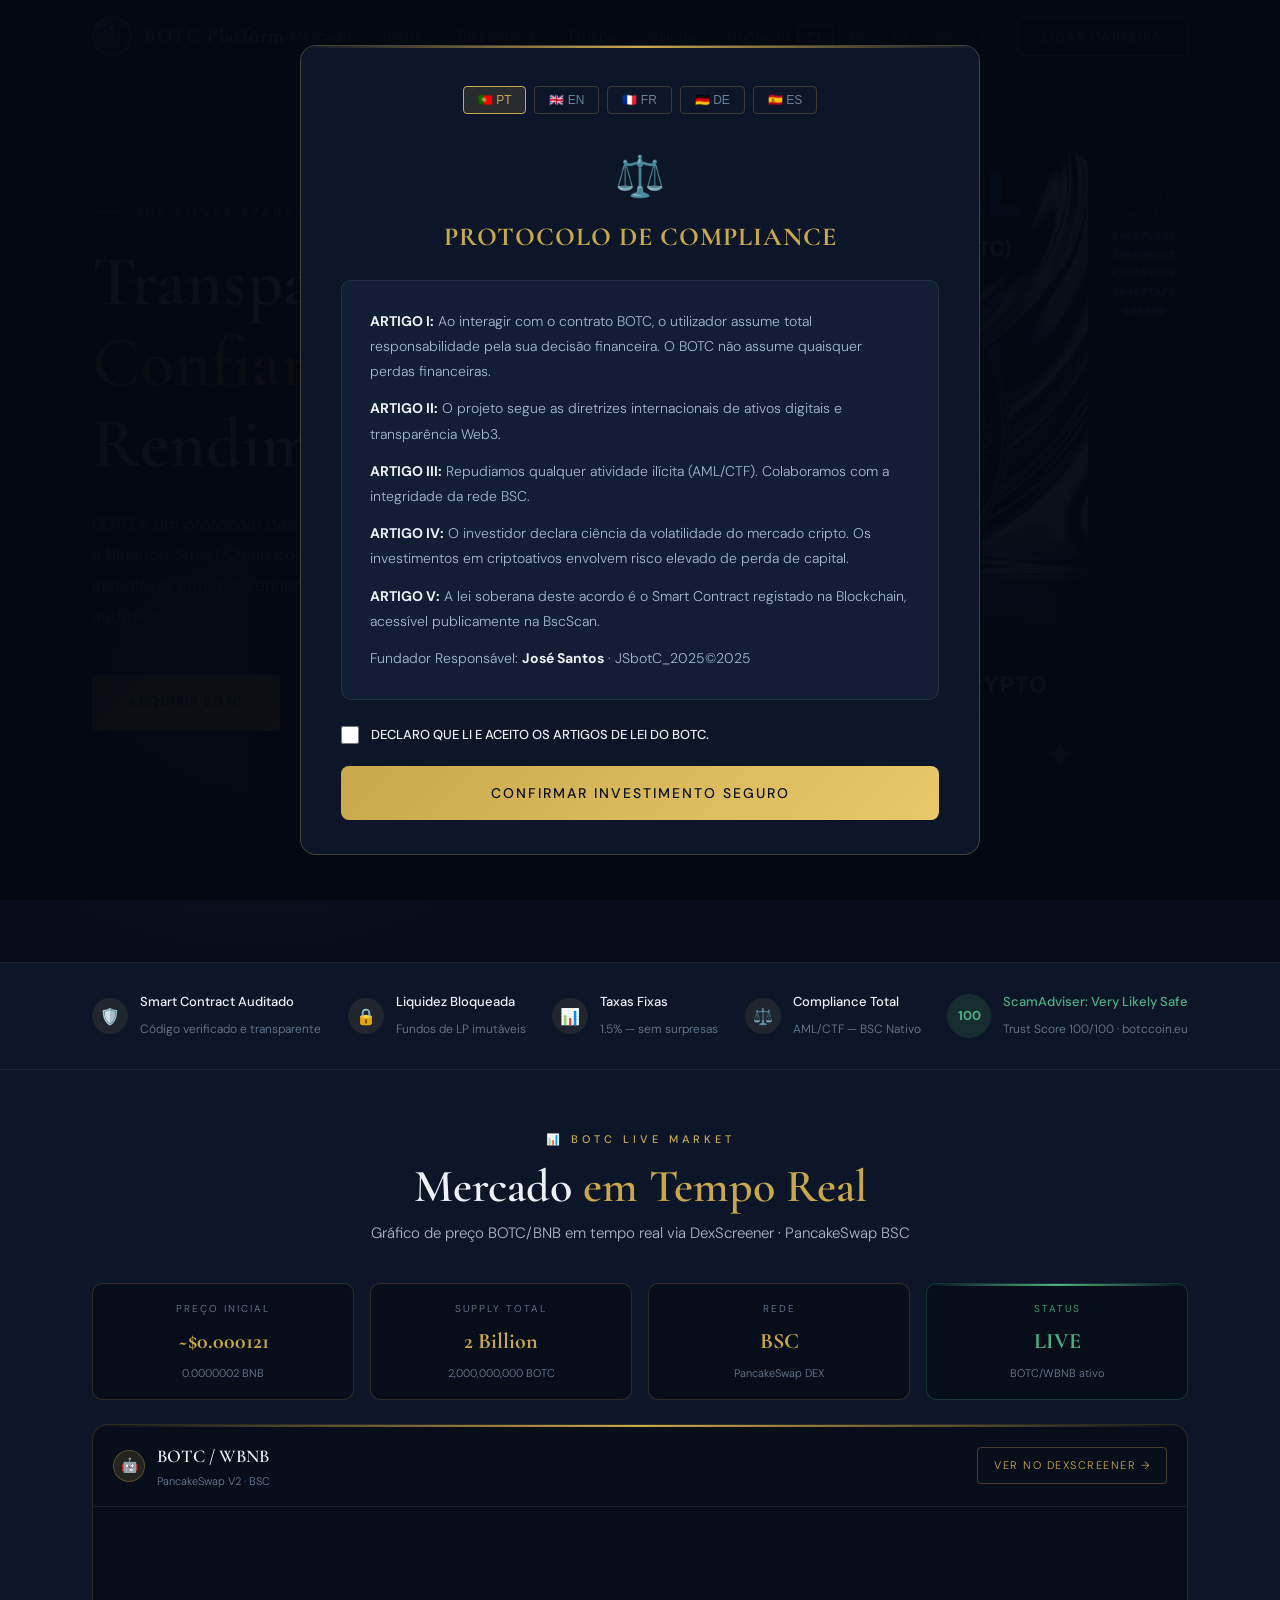
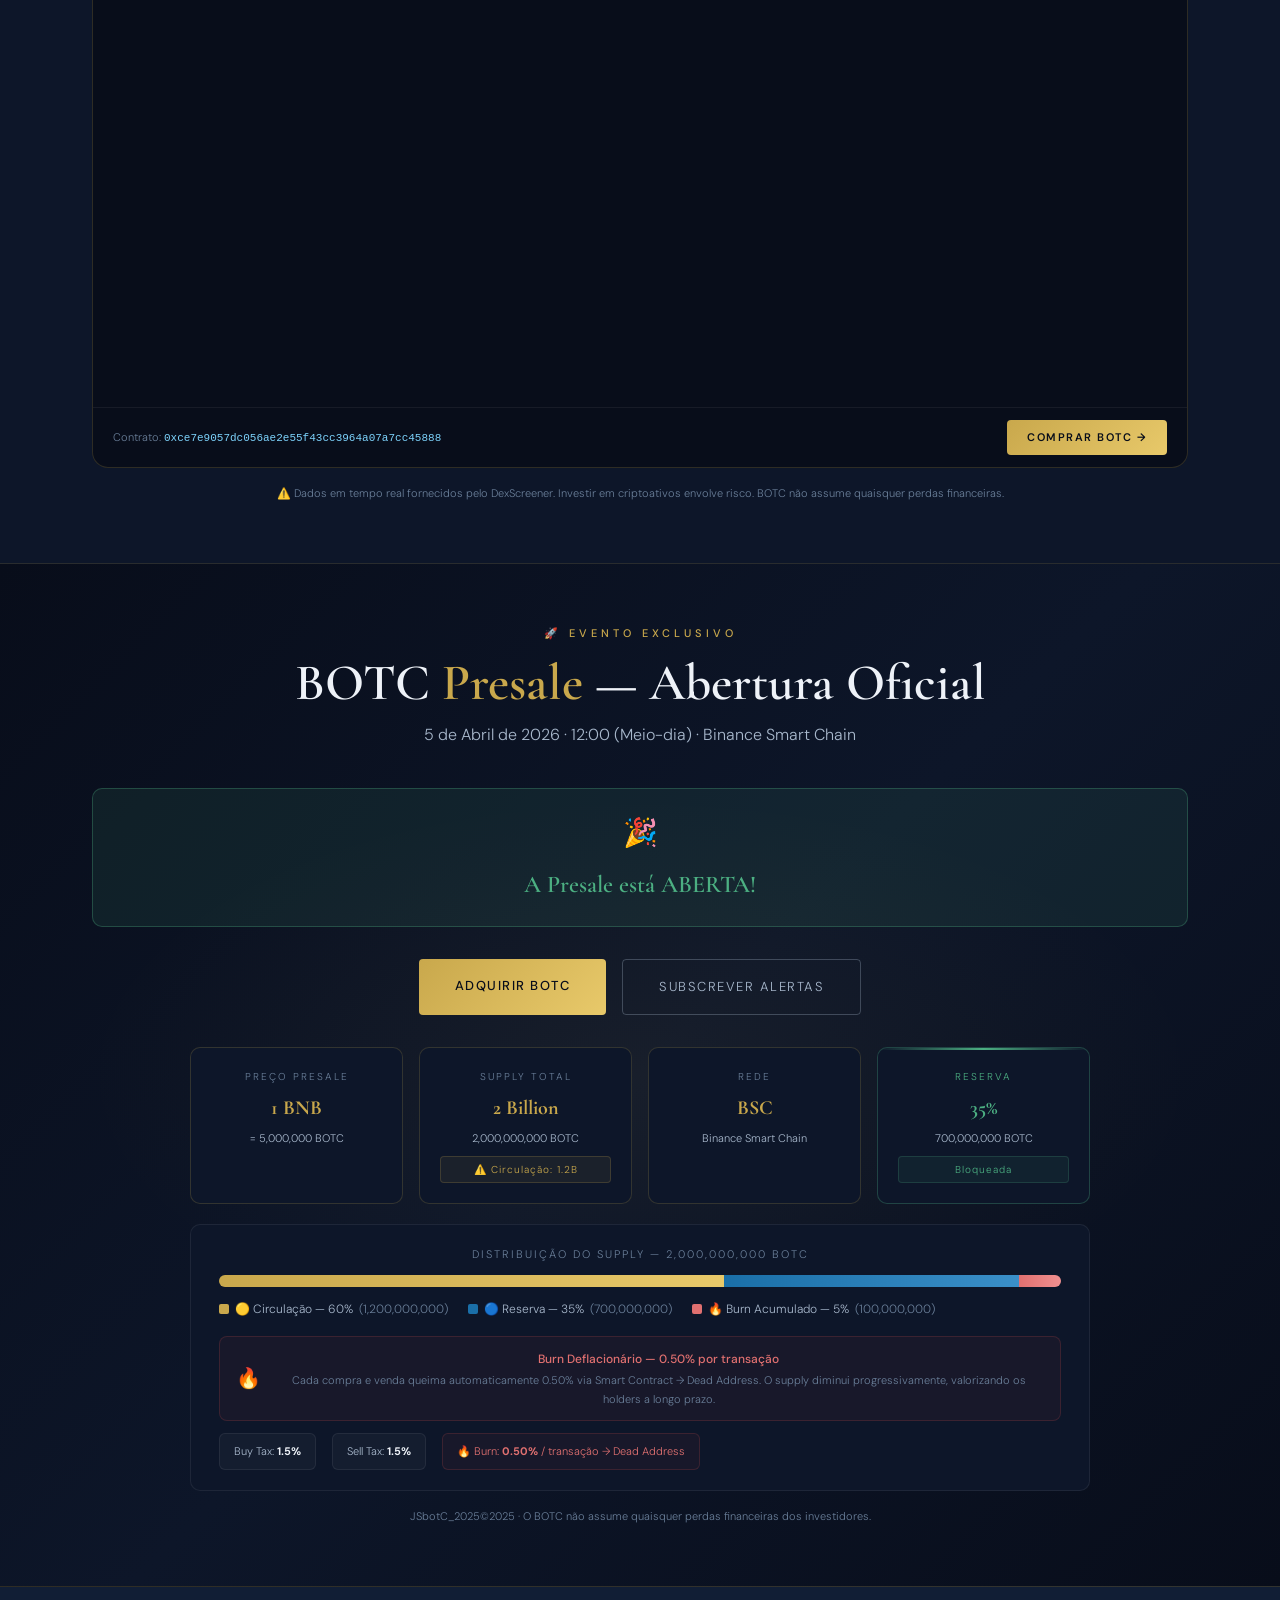
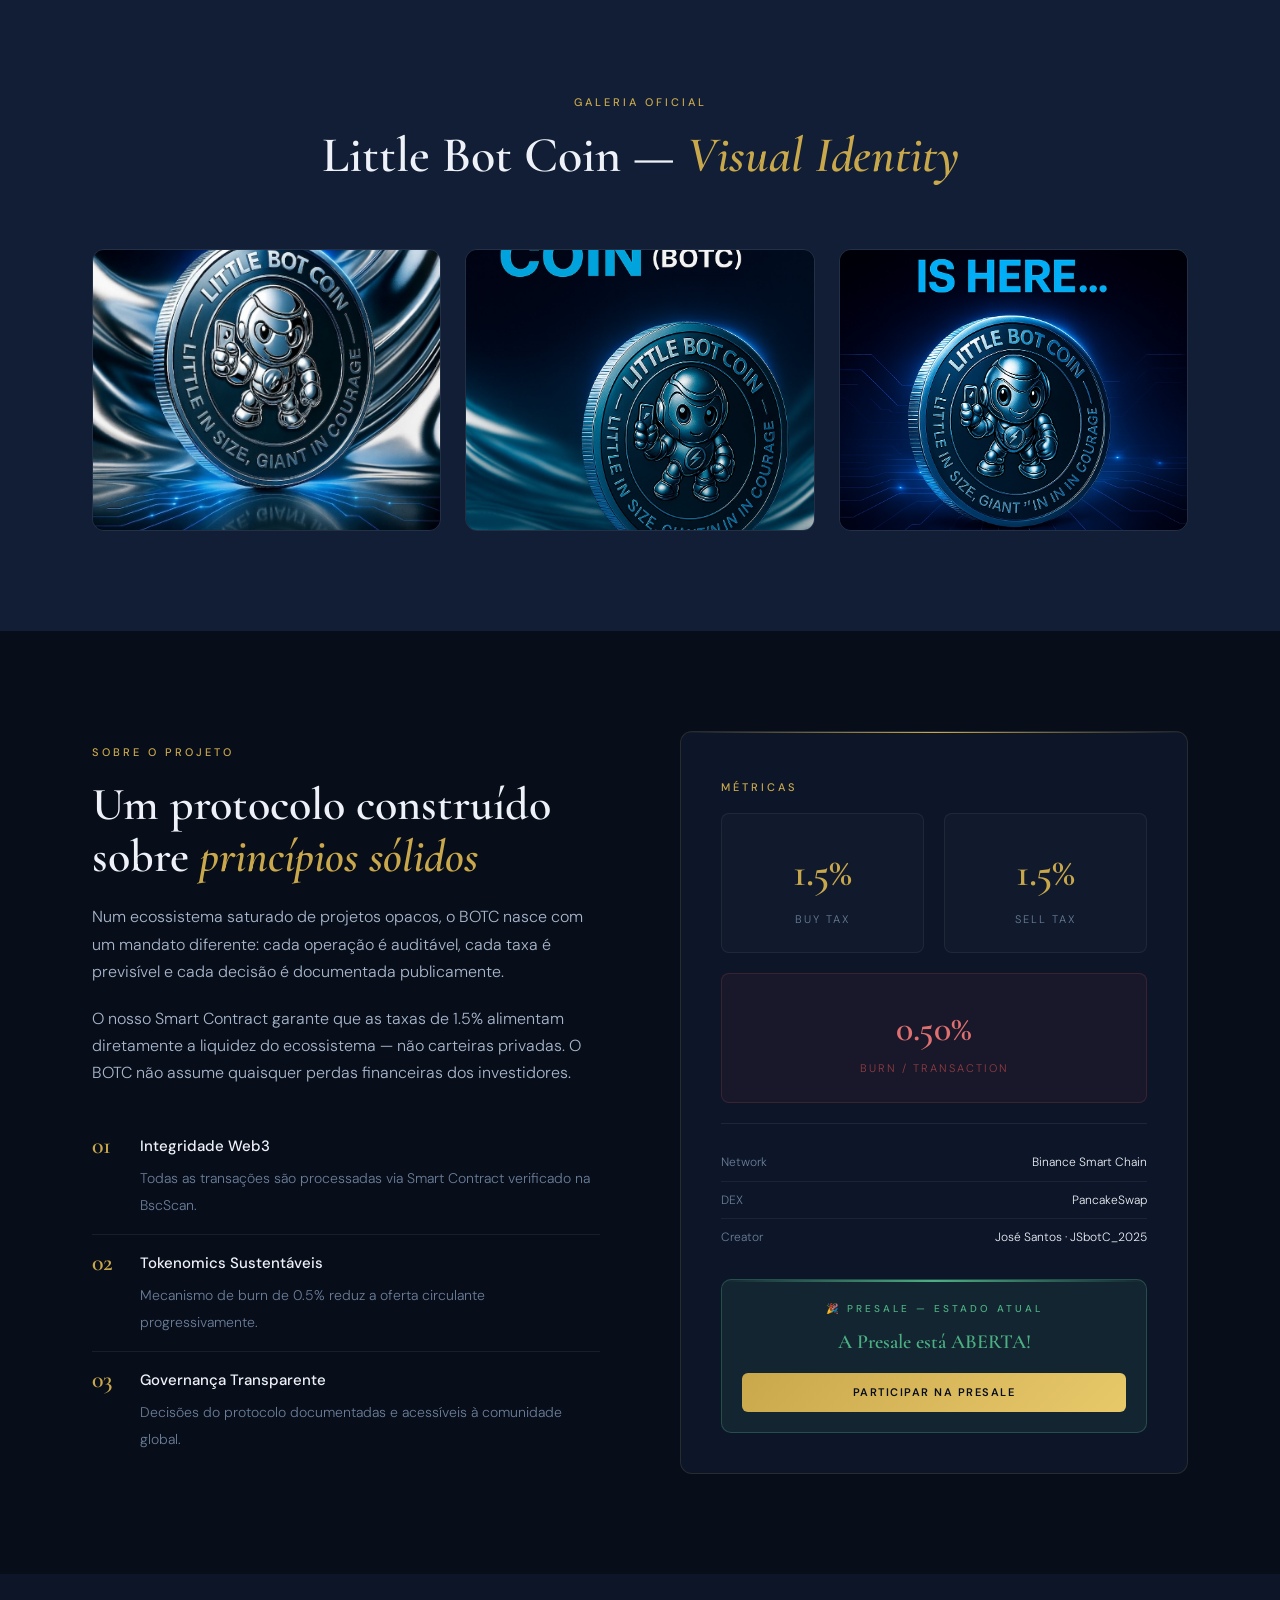
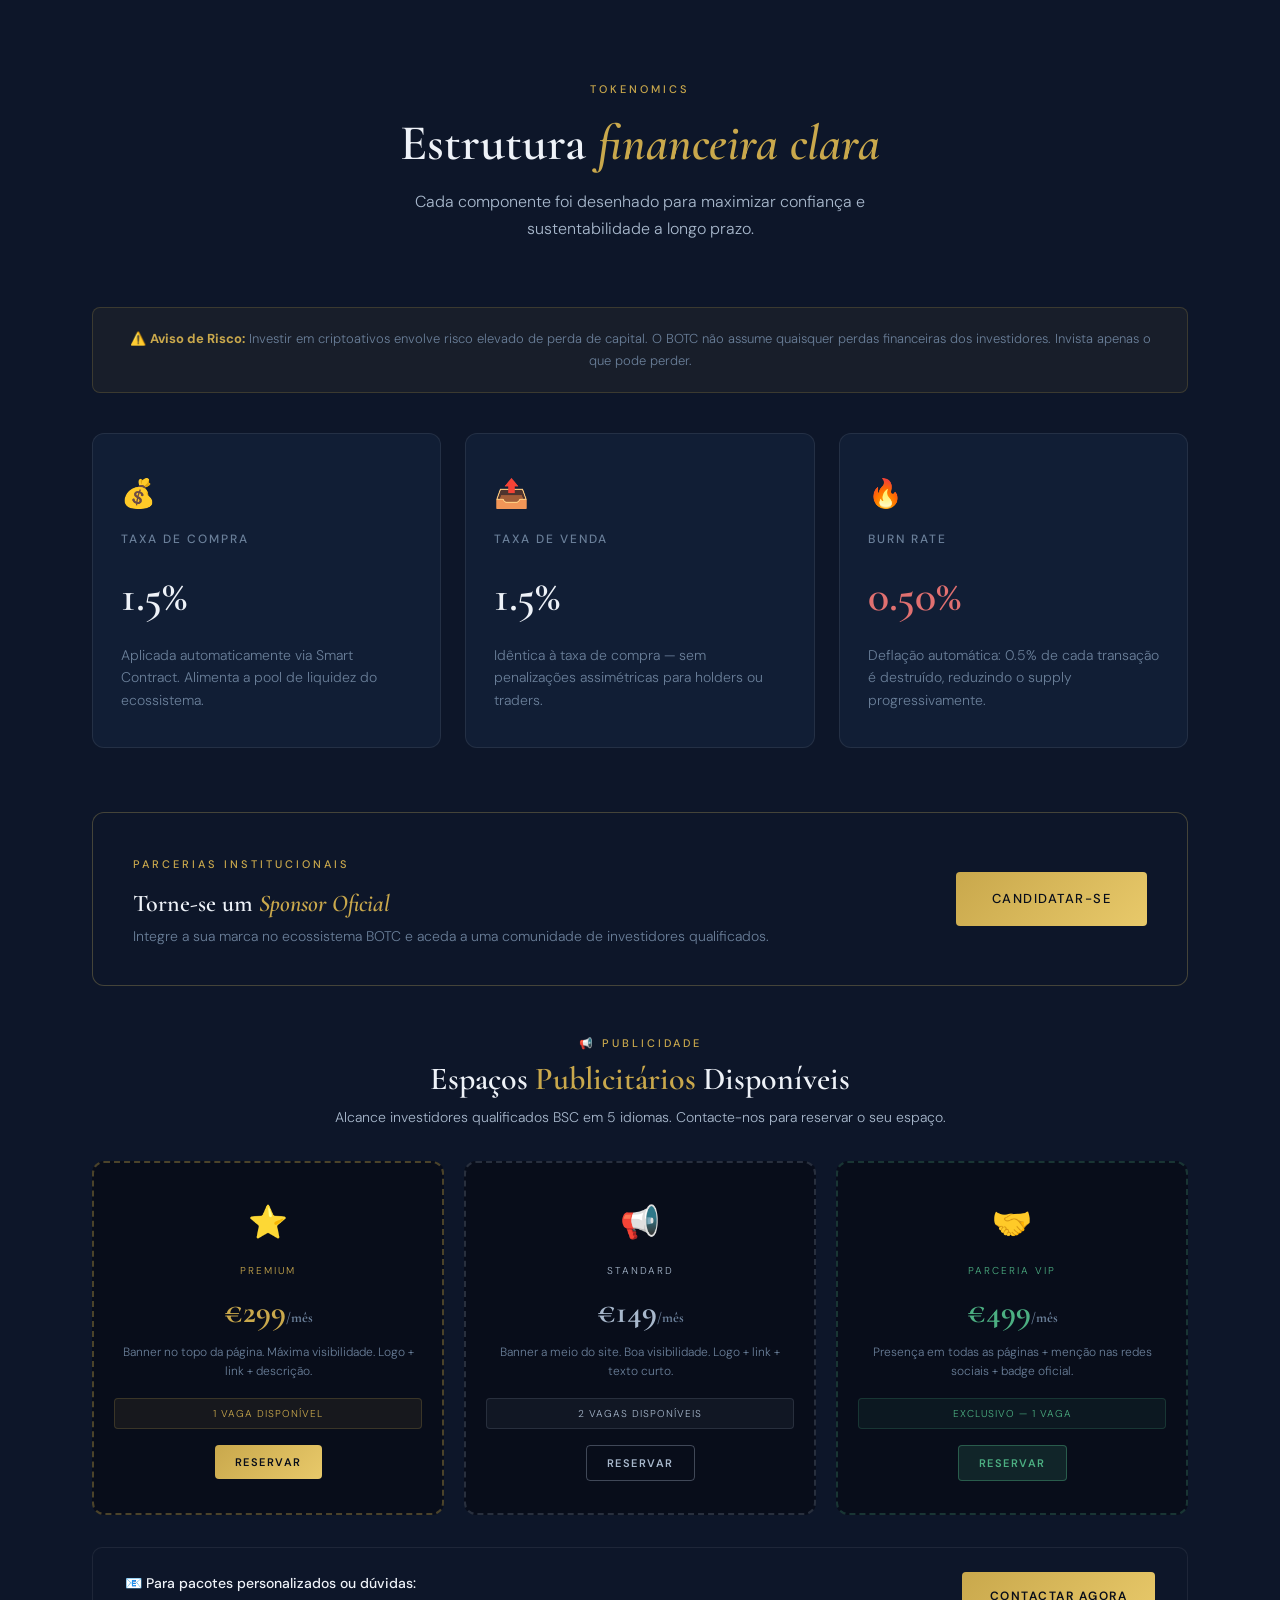
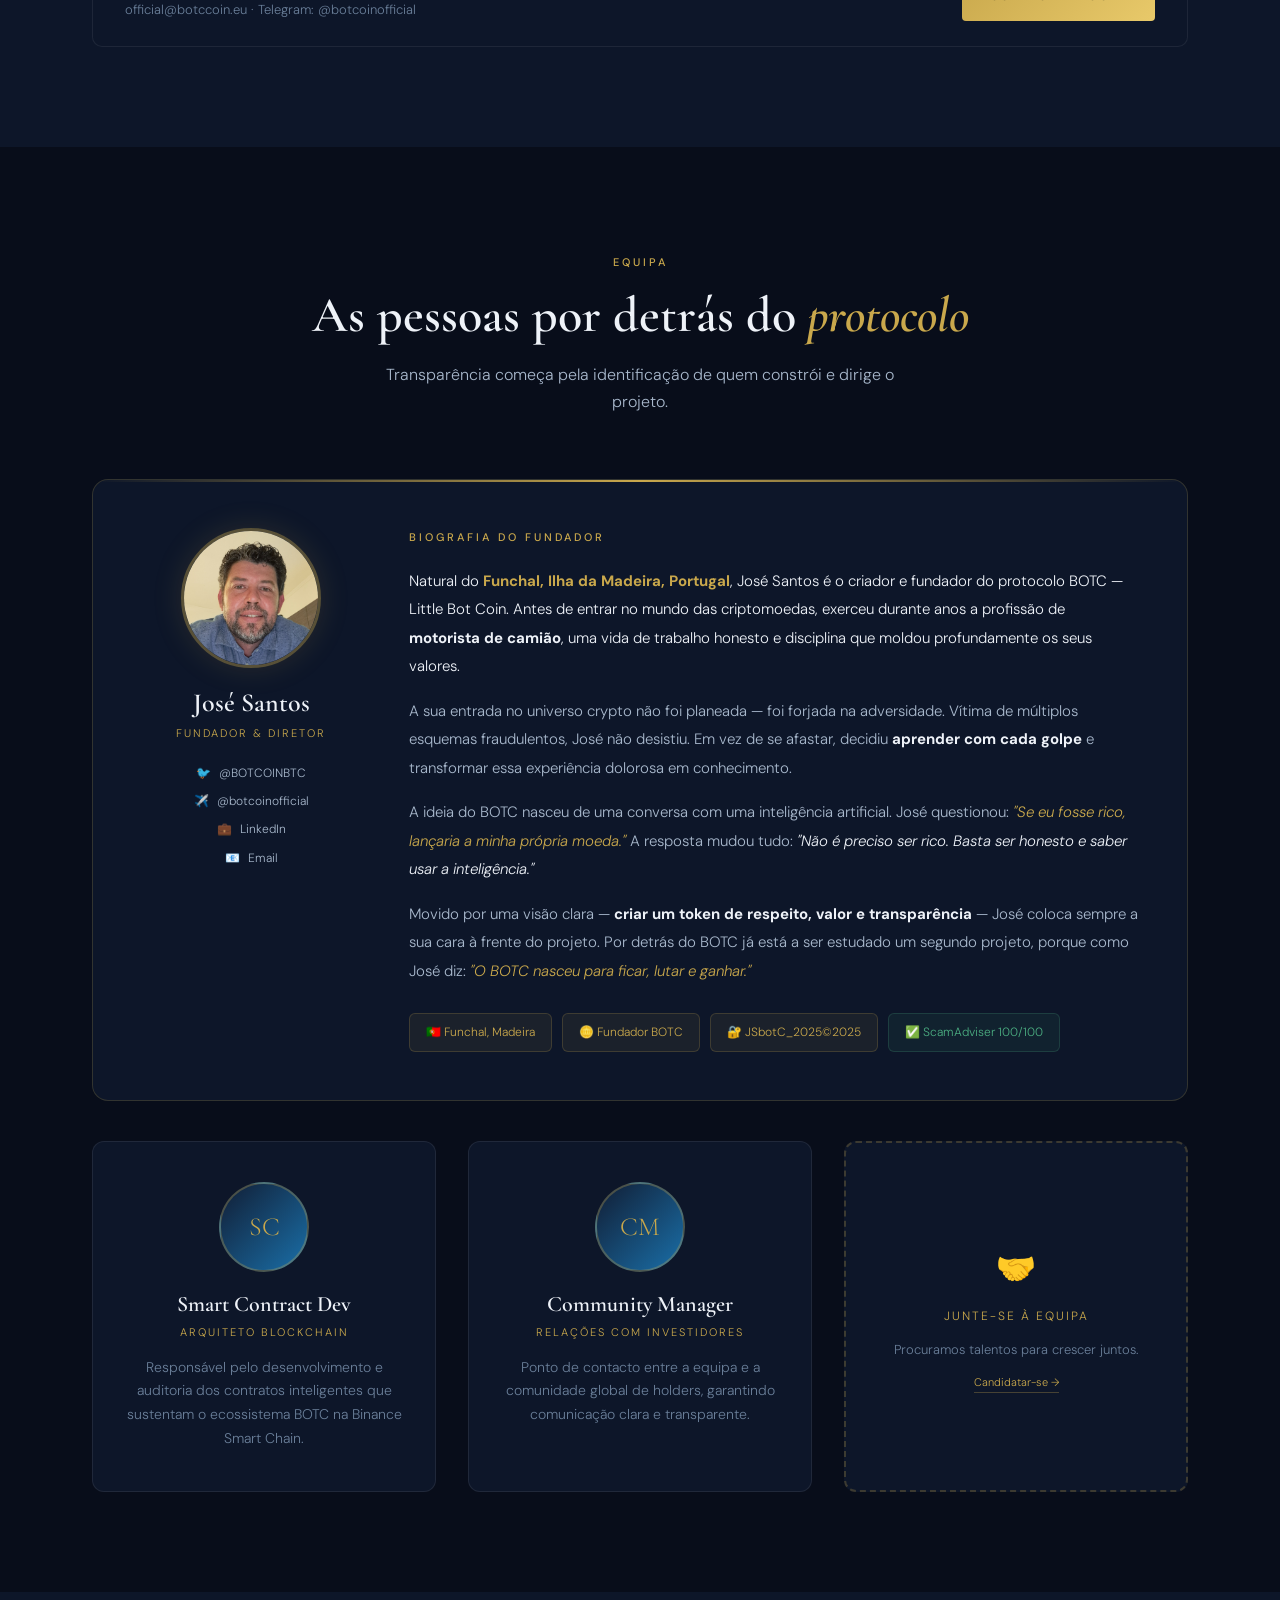
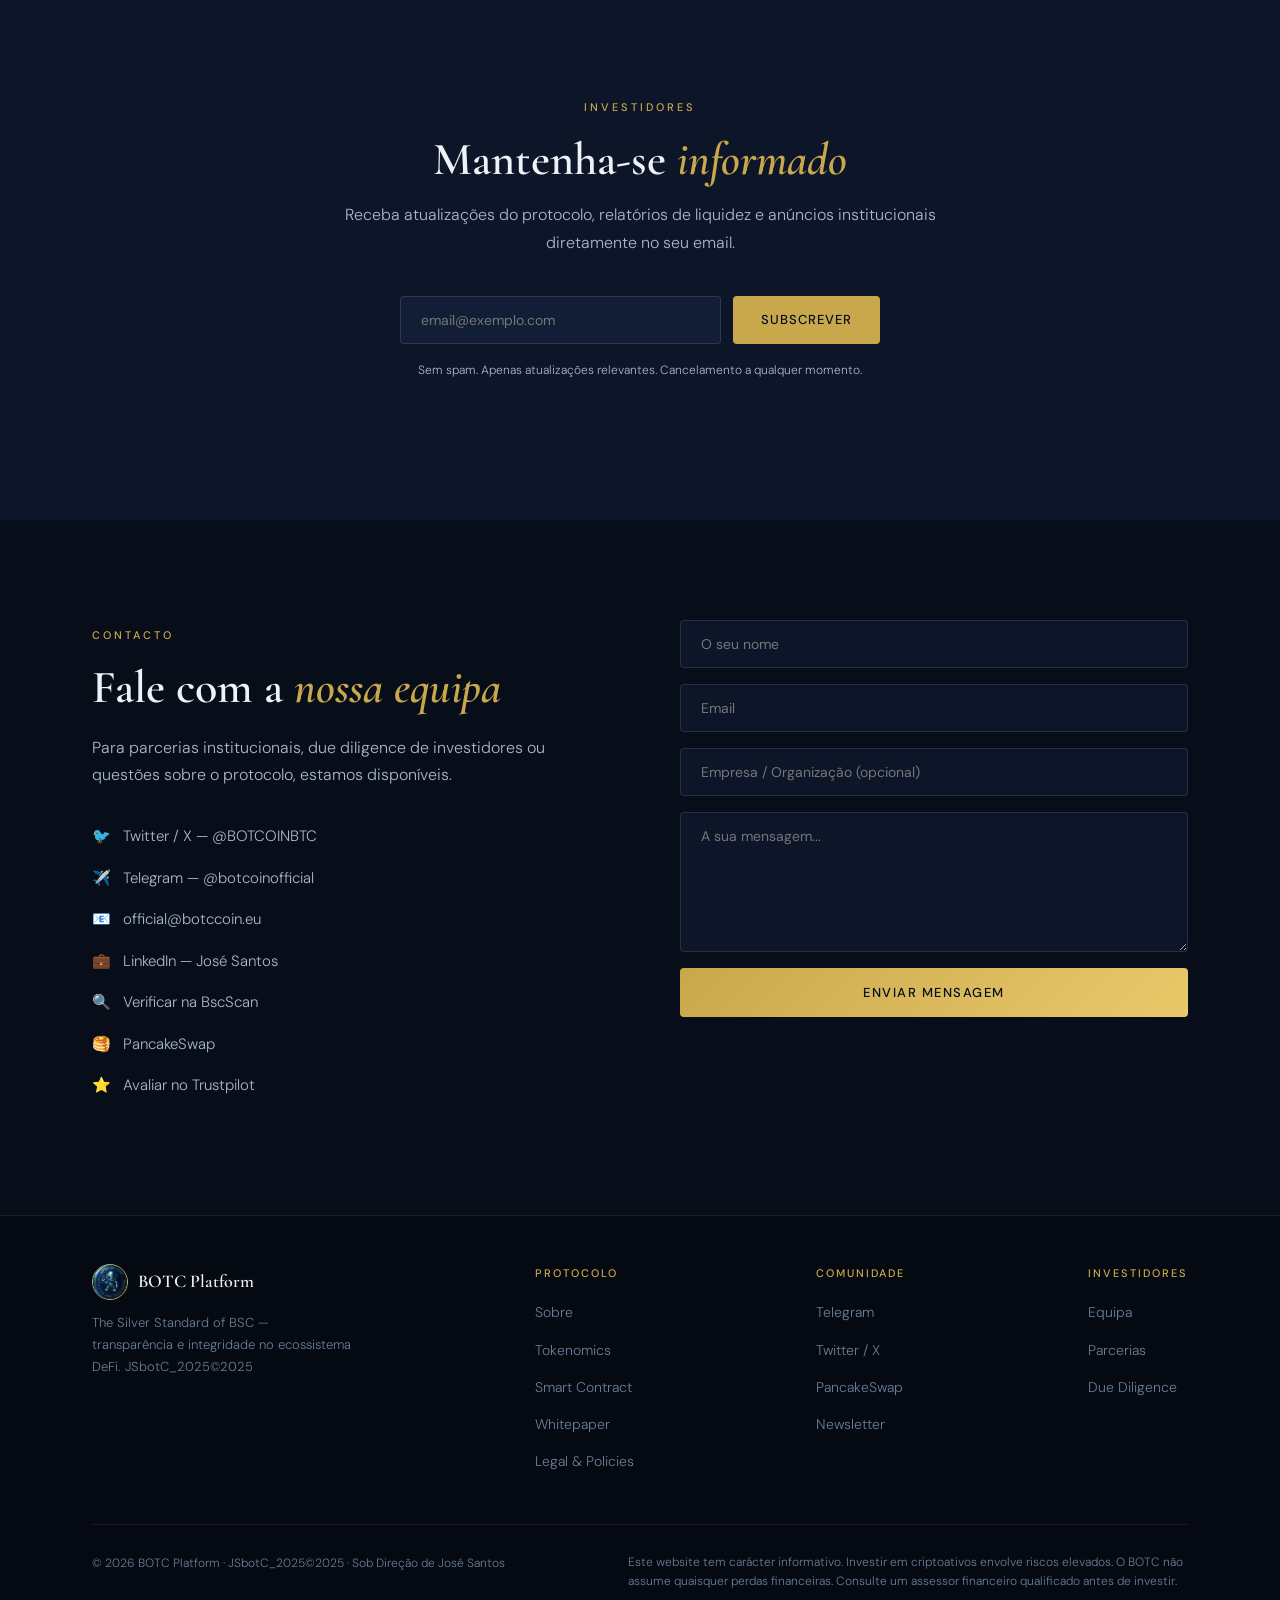
==== commit ed59960f: "Create index.html" ====
--- a/index.html
+++ b/index.html
@@ -317,7 +317,7 @@
     </div>
     <div class="hero-visual fade-up delay-2">
       <img src="img/coin1.png" alt="BOTC Official Coin" class="hero-coin"/>
-      <div class="hero-badge">
+      <div class="hero-badge" style="position:relative;bottom:auto;margin-top:20px;">
         <div class="badge-label">Official Contract</div>
         <div class="badge-val">0xce7e9057dc056ae2e55f43cc3964a07a7cc45888</div>
       </div>
@@ -419,42 +419,7 @@
     <h2 style="font-family:'Cormorant Garamond',serif;font-size:clamp(32px,4vw,52px);color:#eef2f8;font-weight:600;margin-bottom:8px;">BOTC <span style="color:#c9a84c;">Presale</span> — Abertura Oficial</h2>
     <p style="font-size:16px;color:#a8b8cc;margin-bottom:40px;">5 de Abril de 2026 · 12:00 (Meio-dia) · Binance Smart Chain</p>
 
-    <!-- Countdown -->
-    <div style="display:flex;justify-content:center;gap:16px;flex-wrap:wrap;margin-bottom:36px;">
-      
-      <div style="background:#0d1629;border:1px solid rgba(201,168,76,0.3);border-radius:12px;padding:24px 28px;min-width:110px;position:relative;overflow:hidden;">
-        <div style="position:absolute;top:0;left:0;right:0;height:2px;background:linear-gradient(90deg,transparent,#c9a84c,transparent);"></div>
-        <div id="cd-days" style="font-family:'Cormorant Garamond',serif;font-size:56px;font-weight:700;color:#c9a84c;line-height:1;">00</div>
-        <div style="font-size:11px;letter-spacing:3px;text-transform:uppercase;color:#6a7f99;margin-top:6px;" data-i="cd_days">Dias</div>
-      </div>
-
-      <div style="display:flex;align-items:center;font-family:'Cormorant Garamond',serif;font-size:48px;color:rgba(201,168,76,0.4);font-weight:600;padding-bottom:20px;">:</div>
-
-      <div style="background:#0d1629;border:1px solid rgba(201,168,76,0.3);border-radius:12px;padding:24px 28px;min-width:110px;position:relative;overflow:hidden;">
-        <div style="position:absolute;top:0;left:0;right:0;height:2px;background:linear-gradient(90deg,transparent,#c9a84c,transparent);"></div>
-        <div id="cd-hours" style="font-family:'Cormorant Garamond',serif;font-size:56px;font-weight:700;color:#c9a84c;line-height:1;">00</div>
-        <div style="font-size:11px;letter-spacing:3px;text-transform:uppercase;color:#6a7f99;margin-top:6px;" data-i="cd_hours">Horas</div>
-      </div>
-
-      <div style="display:flex;align-items:center;font-family:'Cormorant Garamond',serif;font-size:48px;color:rgba(201,168,76,0.4);font-weight:600;padding-bottom:20px;">:</div>
-
-      <div style="background:#0d1629;border:1px solid rgba(201,168,76,0.3);border-radius:12px;padding:24px 28px;min-width:110px;position:relative;overflow:hidden;">
-        <div style="position:absolute;top:0;left:0;right:0;height:2px;background:linear-gradient(90deg,transparent,#c9a84c,transparent);"></div>
-        <div id="cd-minutes" style="font-family:'Cormorant Garamond',serif;font-size:56px;font-weight:700;color:#c9a84c;line-height:1;">00</div>
-        <div style="font-size:11px;letter-spacing:3px;text-transform:uppercase;color:#6a7f99;margin-top:6px;" data-i="cd_minutes">Minutos</div>
-      </div>
-
-      <div style="display:flex;align-items:center;font-family:'Cormorant Garamond',serif;font-size:48px;color:rgba(201,168,76,0.4);font-weight:600;padding-bottom:20px;">:</div>
-
-      <div style="background:#0d1629;border:1px solid rgba(201,168,76,0.3);border-radius:12px;padding:24px 28px;min-width:110px;position:relative;overflow:hidden;">
-        <div style="position:absolute;top:0;left:0;right:0;height:2px;background:linear-gradient(90deg,transparent,#c9a84c,transparent);"></div>
-        <div id="cd-seconds" style="font-family:'Cormorant Garamond',serif;font-size:56px;font-weight:700;color:#c9a84c;line-height:1;">00</div>
-        <div style="font-size:11px;letter-spacing:3px;text-transform:uppercase;color:#6a7f99;margin-top:6px;" data-i="cd_seconds">Segundos</div>
-      </div>
-
-    </div>
-
-    <div id="presale-msg" style="display:none;background:rgba(76,175,130,0.1);border:1px solid rgba(76,175,130,0.3);border-radius:10px;padding:20px 32px;margin-bottom:32px;">
+    <div style="background:rgba(76,175,130,0.1);border:1px solid rgba(76,175,130,0.3);border-radius:10px;padding:20px 32px;margin-bottom:32px;">
       <div style="font-size:28px;margin-bottom:8px;">🎉</div>
       <p style="font-family:'Cormorant Garamond',serif;font-size:24px;color:#4caf82;font-weight:600;" data-i="presale_open">A Presale está ABERTA!</p>
     </div>
@@ -603,32 +568,12 @@
           <div style="display:flex;justify-content:space-between;padding:8px 0"><span>Creator</span><span style="color:var(--white)">José Santos · JSbotC_2025</span></div>
         </div>
 
-        <!-- PRESALE COUNTDOWN -->
-        <div style="margin-top:24px;background:rgba(201,168,76,0.06);border:1px solid rgba(201,168,76,0.25);border-radius:10px;padding:20px;position:relative;overflow:hidden;">
-          <div style="position:absolute;top:0;left:0;right:0;height:2px;background:linear-gradient(90deg,transparent,#c9a84c,transparent);"></div>
-          <div style="font-size:10px;letter-spacing:3px;text-transform:uppercase;color:#c9a84c;font-weight:500;margin-bottom:8px;text-align:center;">🚀 Presale — Contagem Decrescente</div>
-          <div style="font-size:11px;color:#6a7f99;text-align:center;margin-bottom:14px;">5 Abril 2026 · 12:00 UTC</div>
-          
-          <div style="display:grid;grid-template-columns:repeat(4,1fr);gap:8px;margin-bottom:12px;">
-            <div style="text-align:center;background:rgba(8,13,26,0.6);border-radius:6px;padding:10px 6px;">
-              <div id="cd2-days" style="font-family:'Cormorant Garamond',serif;font-size:28px;font-weight:700;color:#c9a84c;line-height:1;">00</div>
-              <div style="font-size:9px;letter-spacing:1px;text-transform:uppercase;color:#6a7f99;margin-top:3px;">Dias</div>
-            </div>
-            <div style="text-align:center;background:rgba(8,13,26,0.6);border-radius:6px;padding:10px 6px;">
-              <div id="cd2-hours" style="font-family:'Cormorant Garamond',serif;font-size:28px;font-weight:700;color:#c9a84c;line-height:1;">00</div>
-              <div style="font-size:9px;letter-spacing:1px;text-transform:uppercase;color:#6a7f99;margin-top:3px;">Horas</div>
-            </div>
-            <div style="text-align:center;background:rgba(8,13,26,0.6);border-radius:6px;padding:10px 6px;">
-              <div id="cd2-minutes" style="font-family:'Cormorant Garamond',serif;font-size:28px;font-weight:700;color:#c9a84c;line-height:1;">00</div>
-              <div style="font-size:9px;letter-spacing:1px;text-transform:uppercase;color:#6a7f99;margin-top:3px;">Min</div>
-            </div>
-            <div style="text-align:center;background:rgba(8,13,26,0.6);border-radius:6px;padding:10px 6px;">
-              <div id="cd2-seconds" style="font-family:'Cormorant Garamond',serif;font-size:28px;font-weight:700;color:#c9a84c;line-height:1;">00</div>
-              <div style="font-size:9px;letter-spacing:1px;text-transform:uppercase;color:#6a7f99;margin-top:3px;">Seg</div>
-            </div>
-          </div>
-
-          <a href="https://pancakeswap.finance" target="_blank" style="display:block;text-align:center;background:linear-gradient(135deg,#c9a84c,#e8c96a);color:#080d1a;font-family:'DM Sans',sans-serif;font-size:11px;font-weight:600;letter-spacing:1.5px;text-transform:uppercase;padding:10px;border-radius:6px;text-decoration:none;">Participar na Presale</a>
+        <!-- PRESALE ABERTA -->
+        <div style="margin-top:24px;background:rgba(76,175,130,0.1);border:1px solid rgba(76,175,130,0.3);border-radius:10px;padding:20px;position:relative;overflow:hidden;">
+          <div style="position:absolute;top:0;left:0;right:0;height:2px;background:linear-gradient(90deg,transparent,#4caf82,transparent);"></div>
+          <div style="font-size:10px;letter-spacing:3px;text-transform:uppercase;color:#4caf82;font-weight:500;margin-bottom:8px;text-align:center;">🎉 Presale — Estado Atual</div>
+          <p style="font-family:'Cormorant Garamond',serif;font-size:20px;color:#4caf82;font-weight:600;text-align:center;margin-bottom:14px;">A Presale está ABERTA!</p>
+          <a href="https://pancakeswap.finance/swap?chain=bsc&outputCurrency=0xce7e9057dc056ae2e55f43cc3964a07a7cc45888" target="_blank" style="display:block;text-align:center;background:linear-gradient(135deg,#c9a84c,#e8c96a);color:#080d1a;font-family:'DM Sans',sans-serif;font-size:11px;font-weight:600;letter-spacing:1.5px;text-transform:uppercase;padding:10px;border-radius:6px;text-decoration:none;">Participar na Presale</a>
         </div>
 
       </div>
@@ -827,6 +772,7 @@
           <li><a href="https://linkedin.com/in/jose-santos-0439743b1" target="_blank"><span>💼</span> LinkedIn — José Santos</a></li>
           <li><a href="https://bscscan.com/token/0xce7e9057dc056ae2e55f43cc3964a07a7cc45888" target="_blank"><span>🔍</span> Verificar na BscScan</a></li>
           <li><a href="https://pancakeswap.finance" target="_blank"><span>🥞</span> PancakeSwap</a></li>
+          <li><a href="https://www.trustpilot.com/review/botccoin.eu" target="_blank"><span>⭐</span> Avaliar no Trustpilot</a></li>
         </ul>
       </div>
       <div class="contact-form">
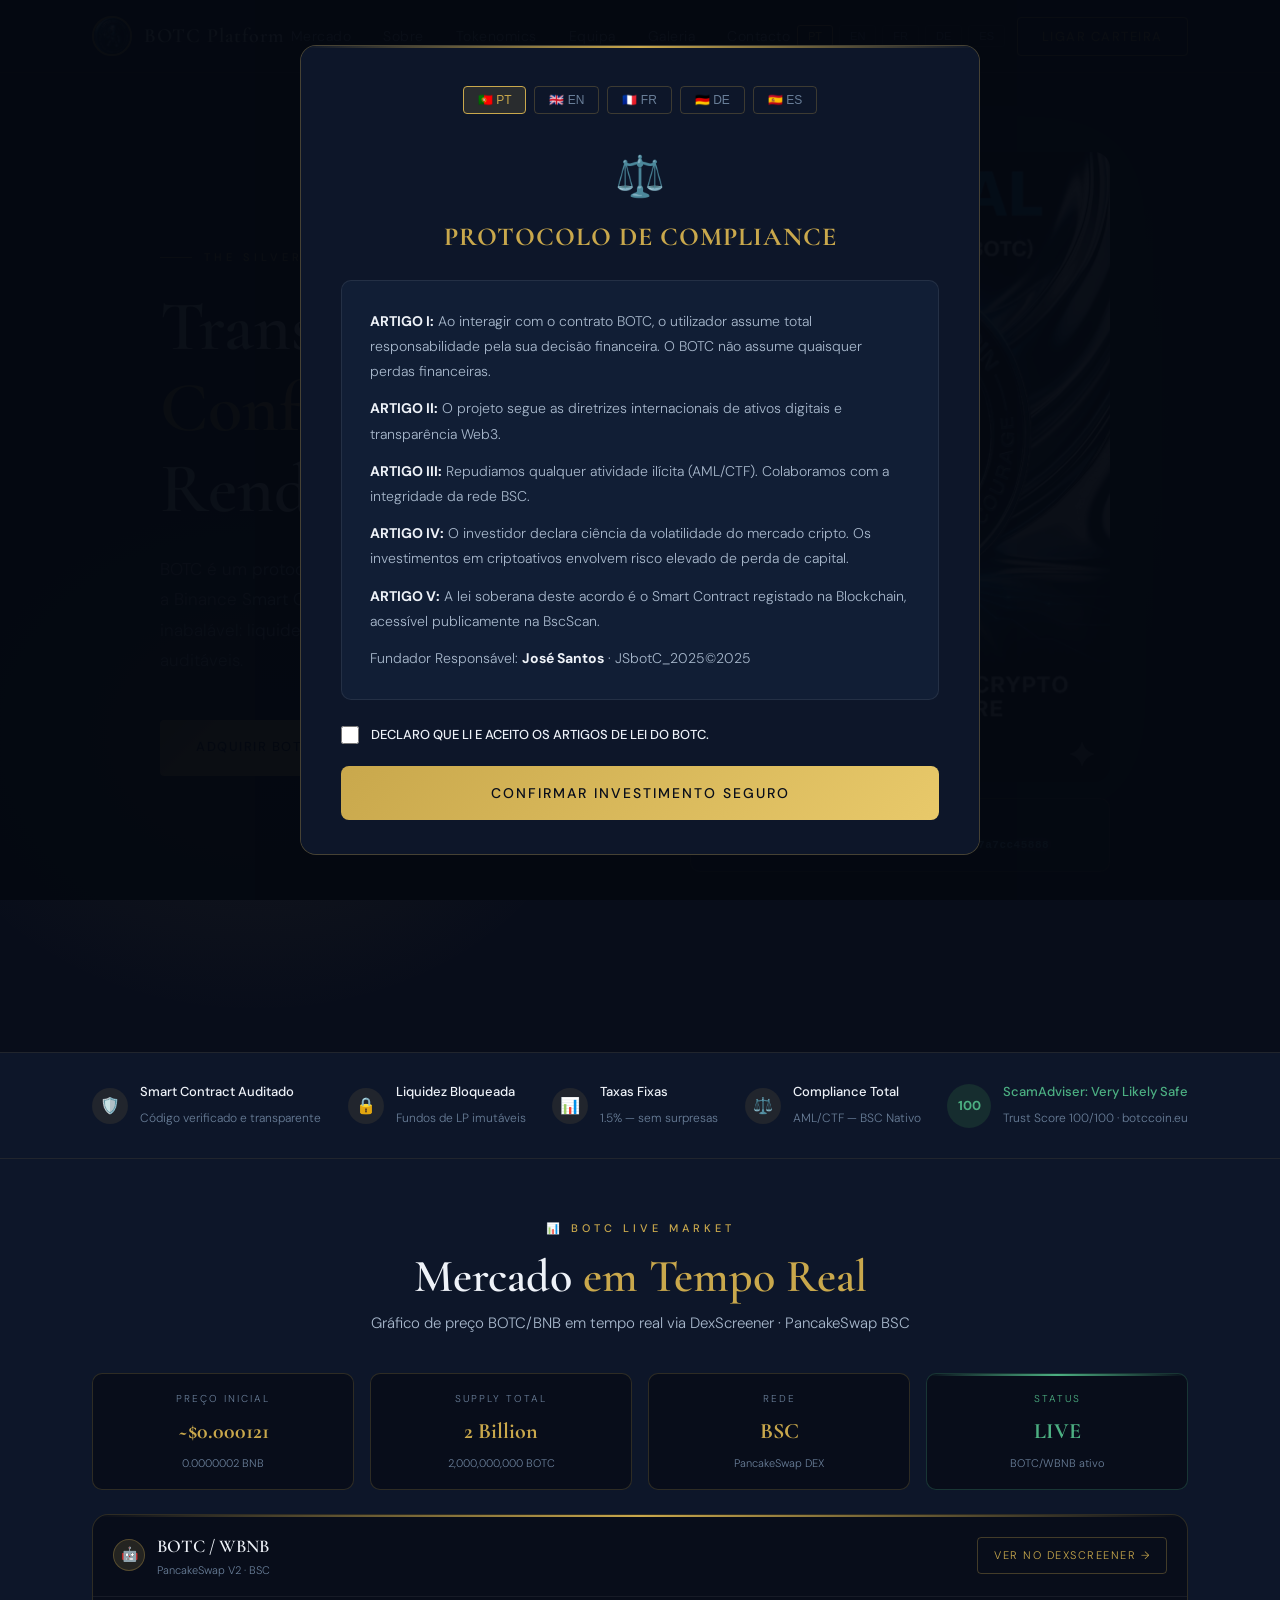
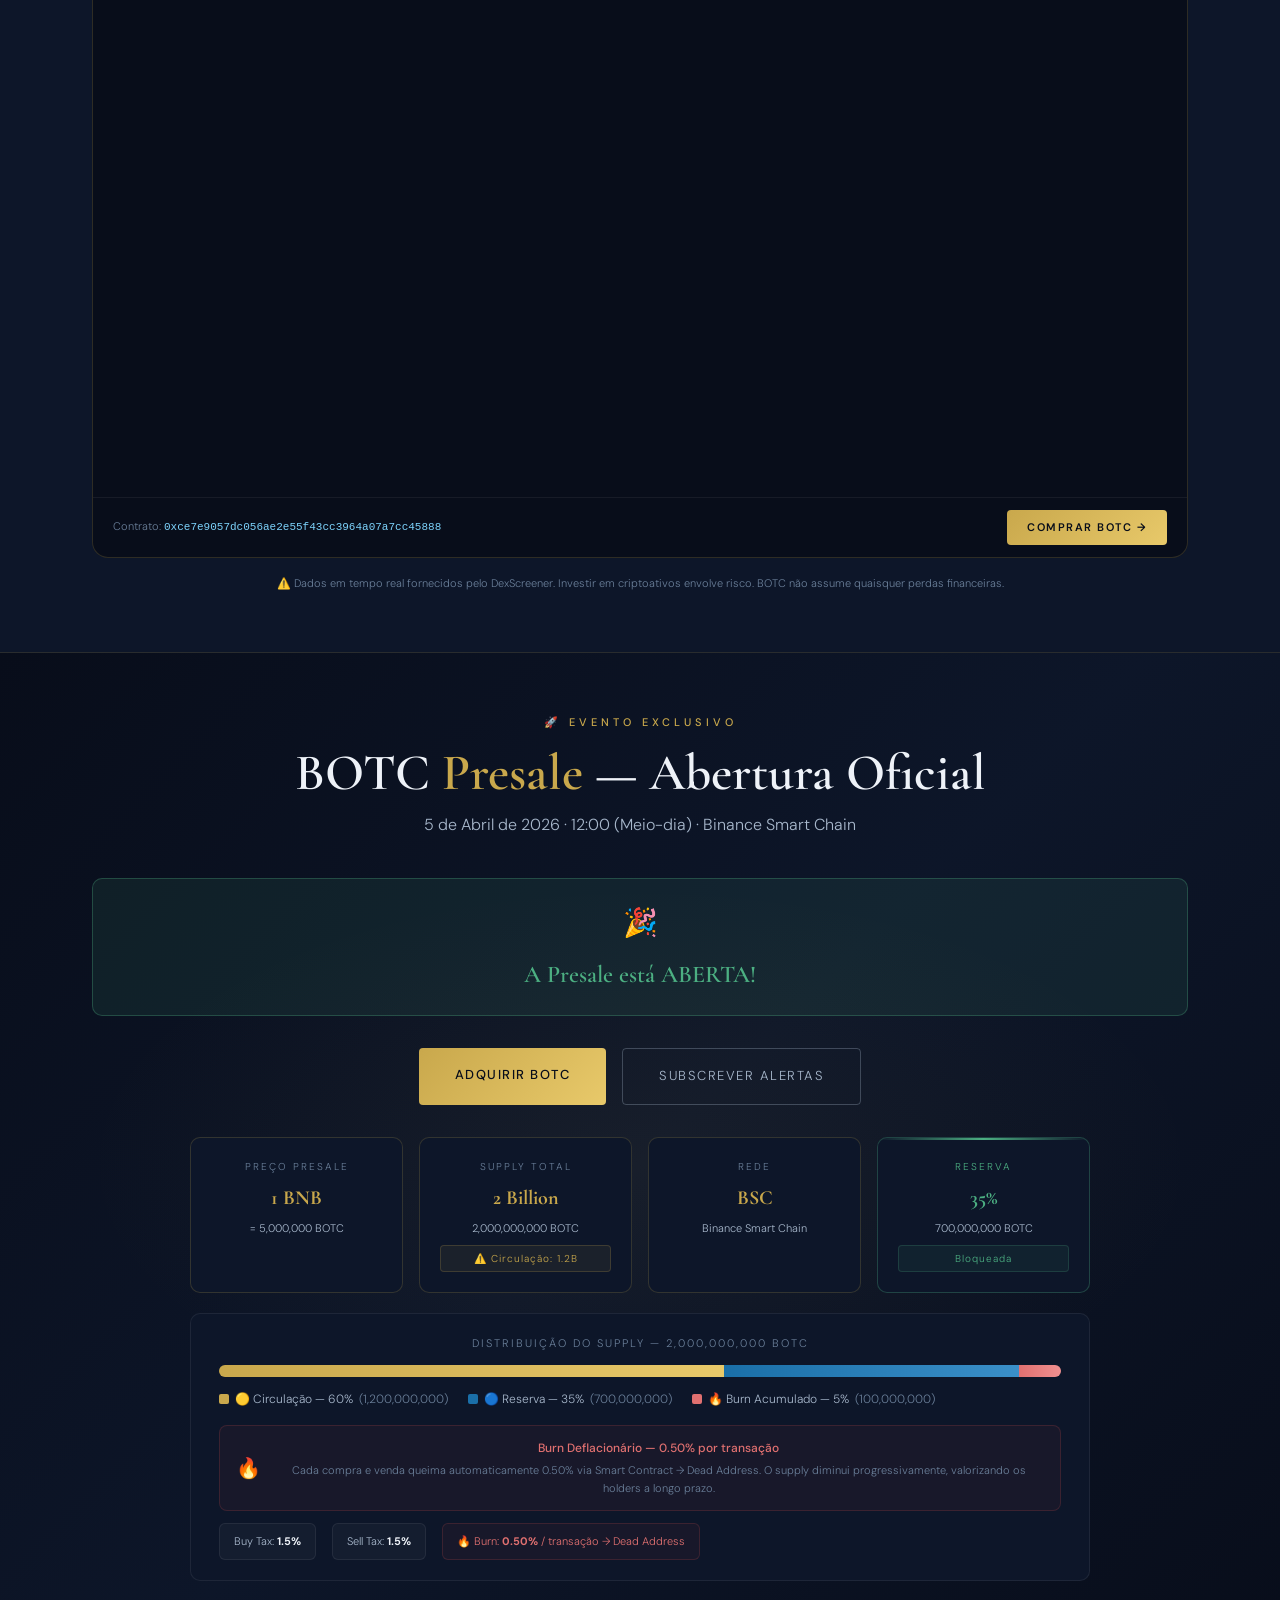
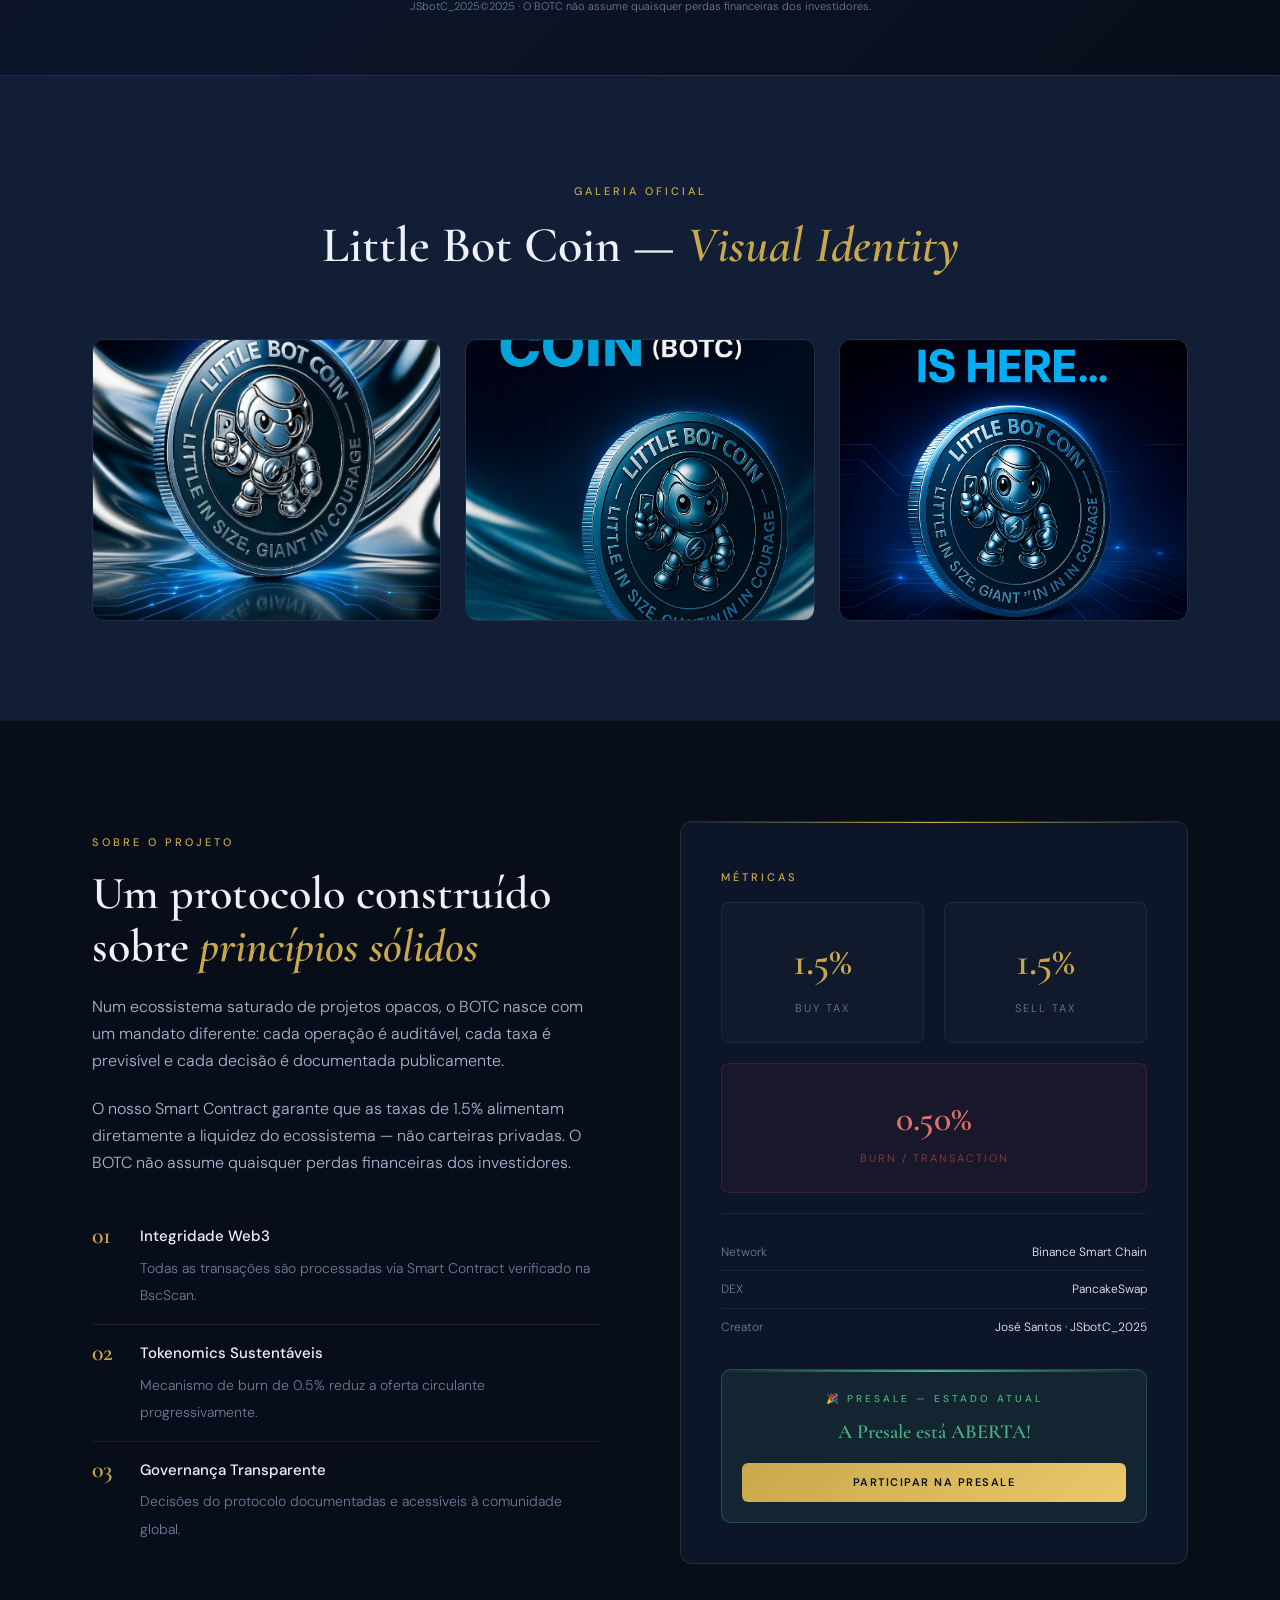
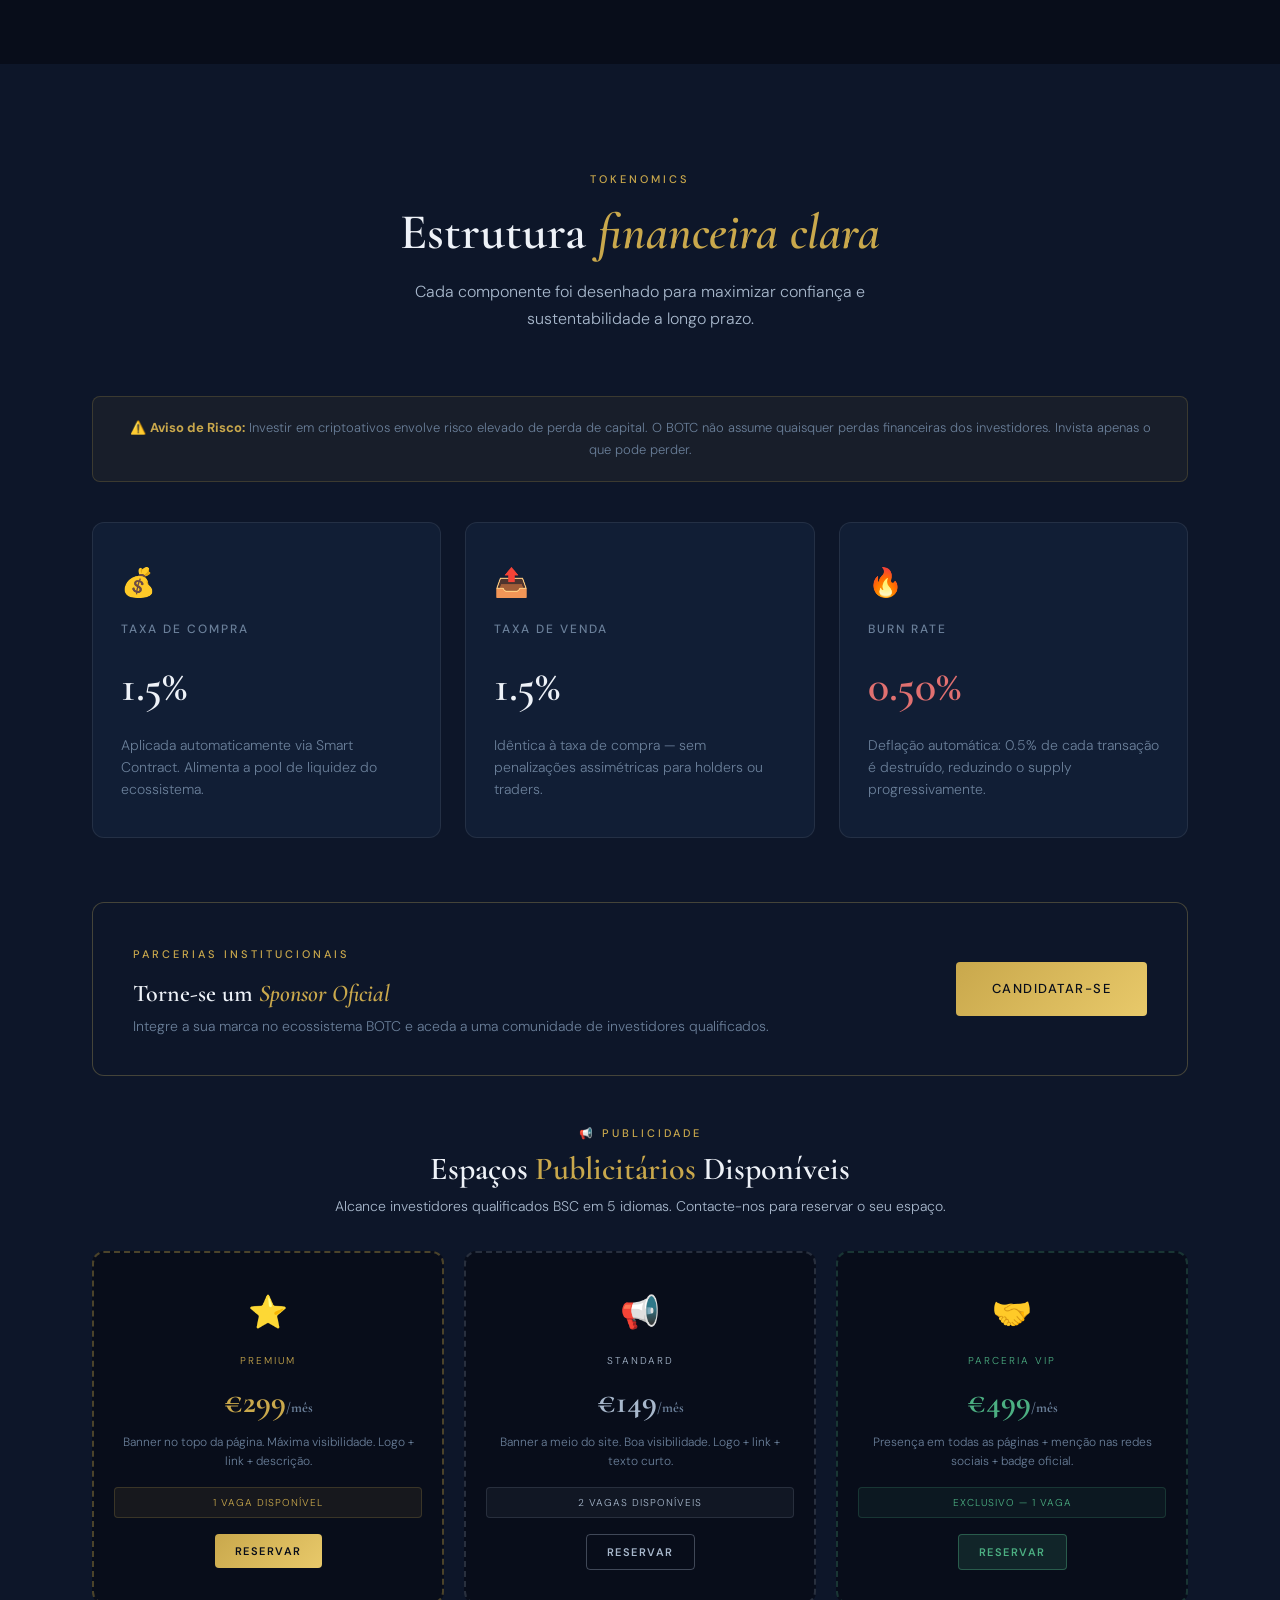
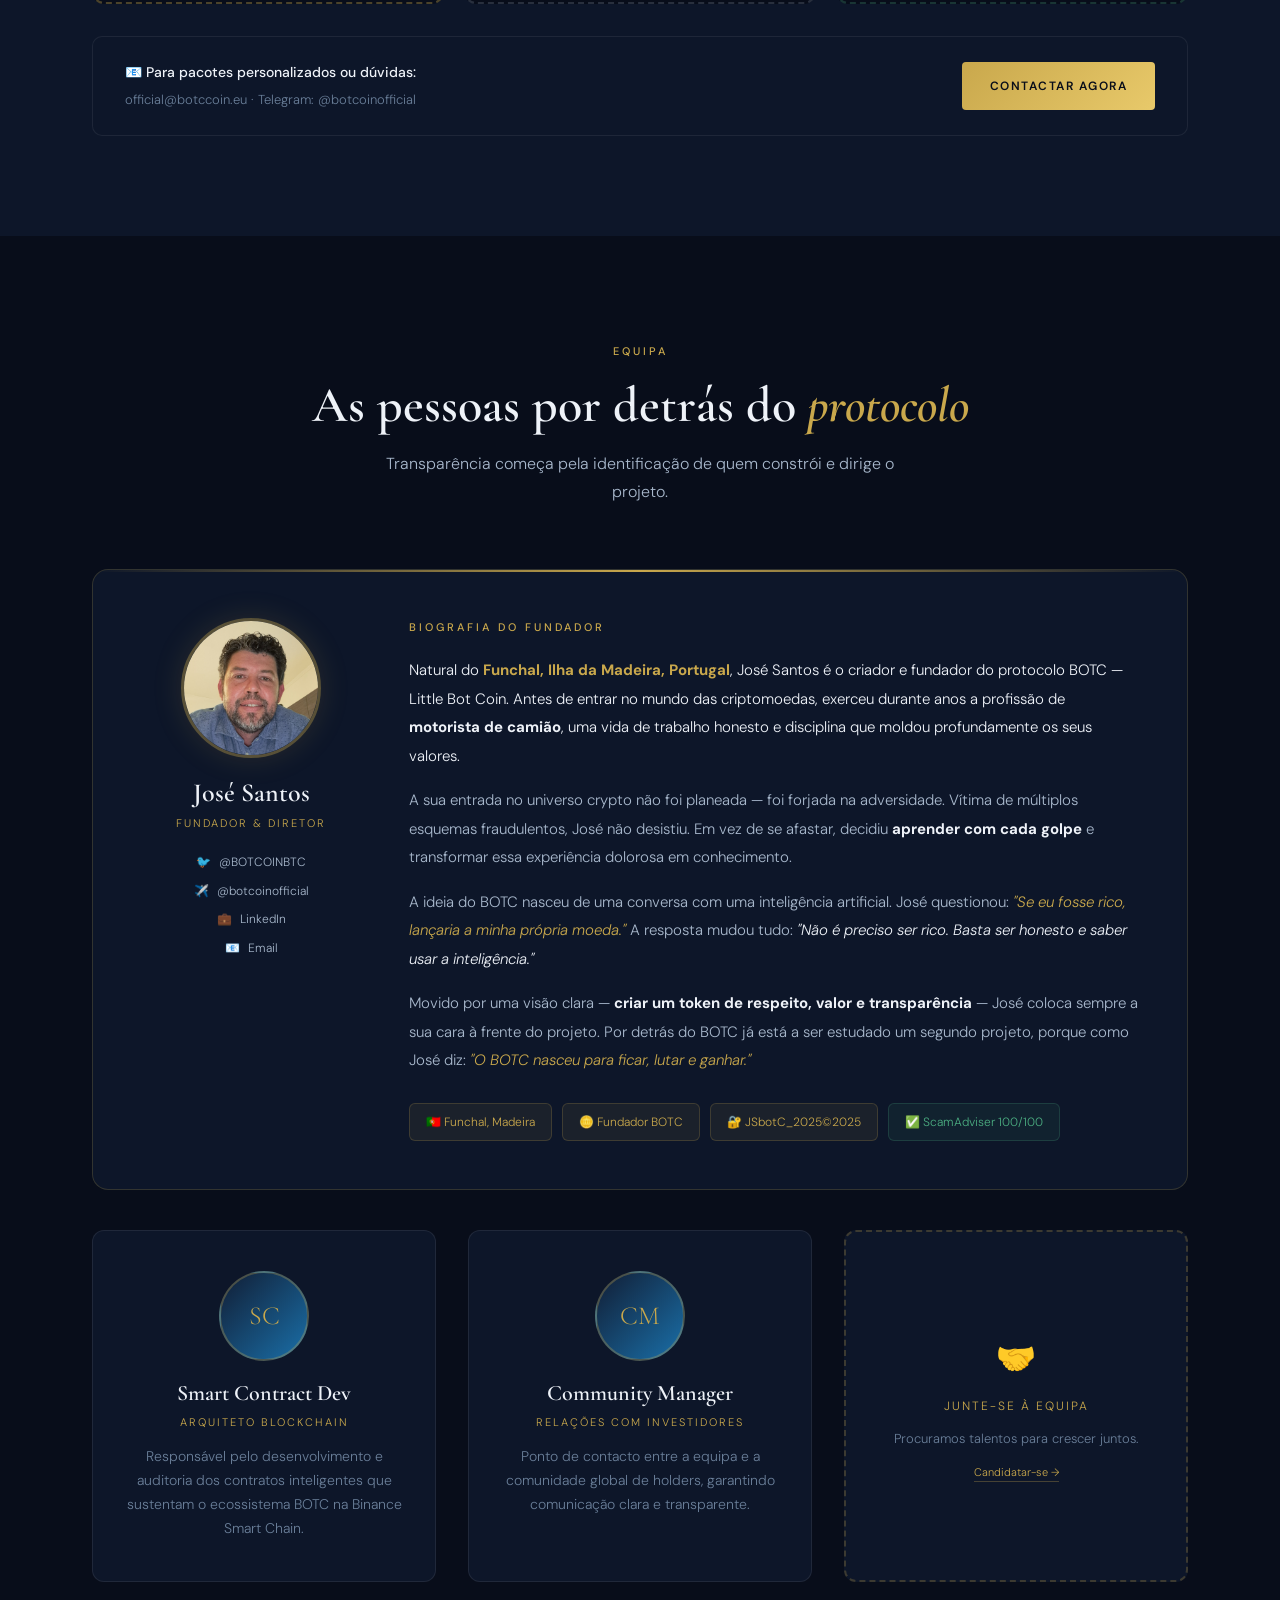
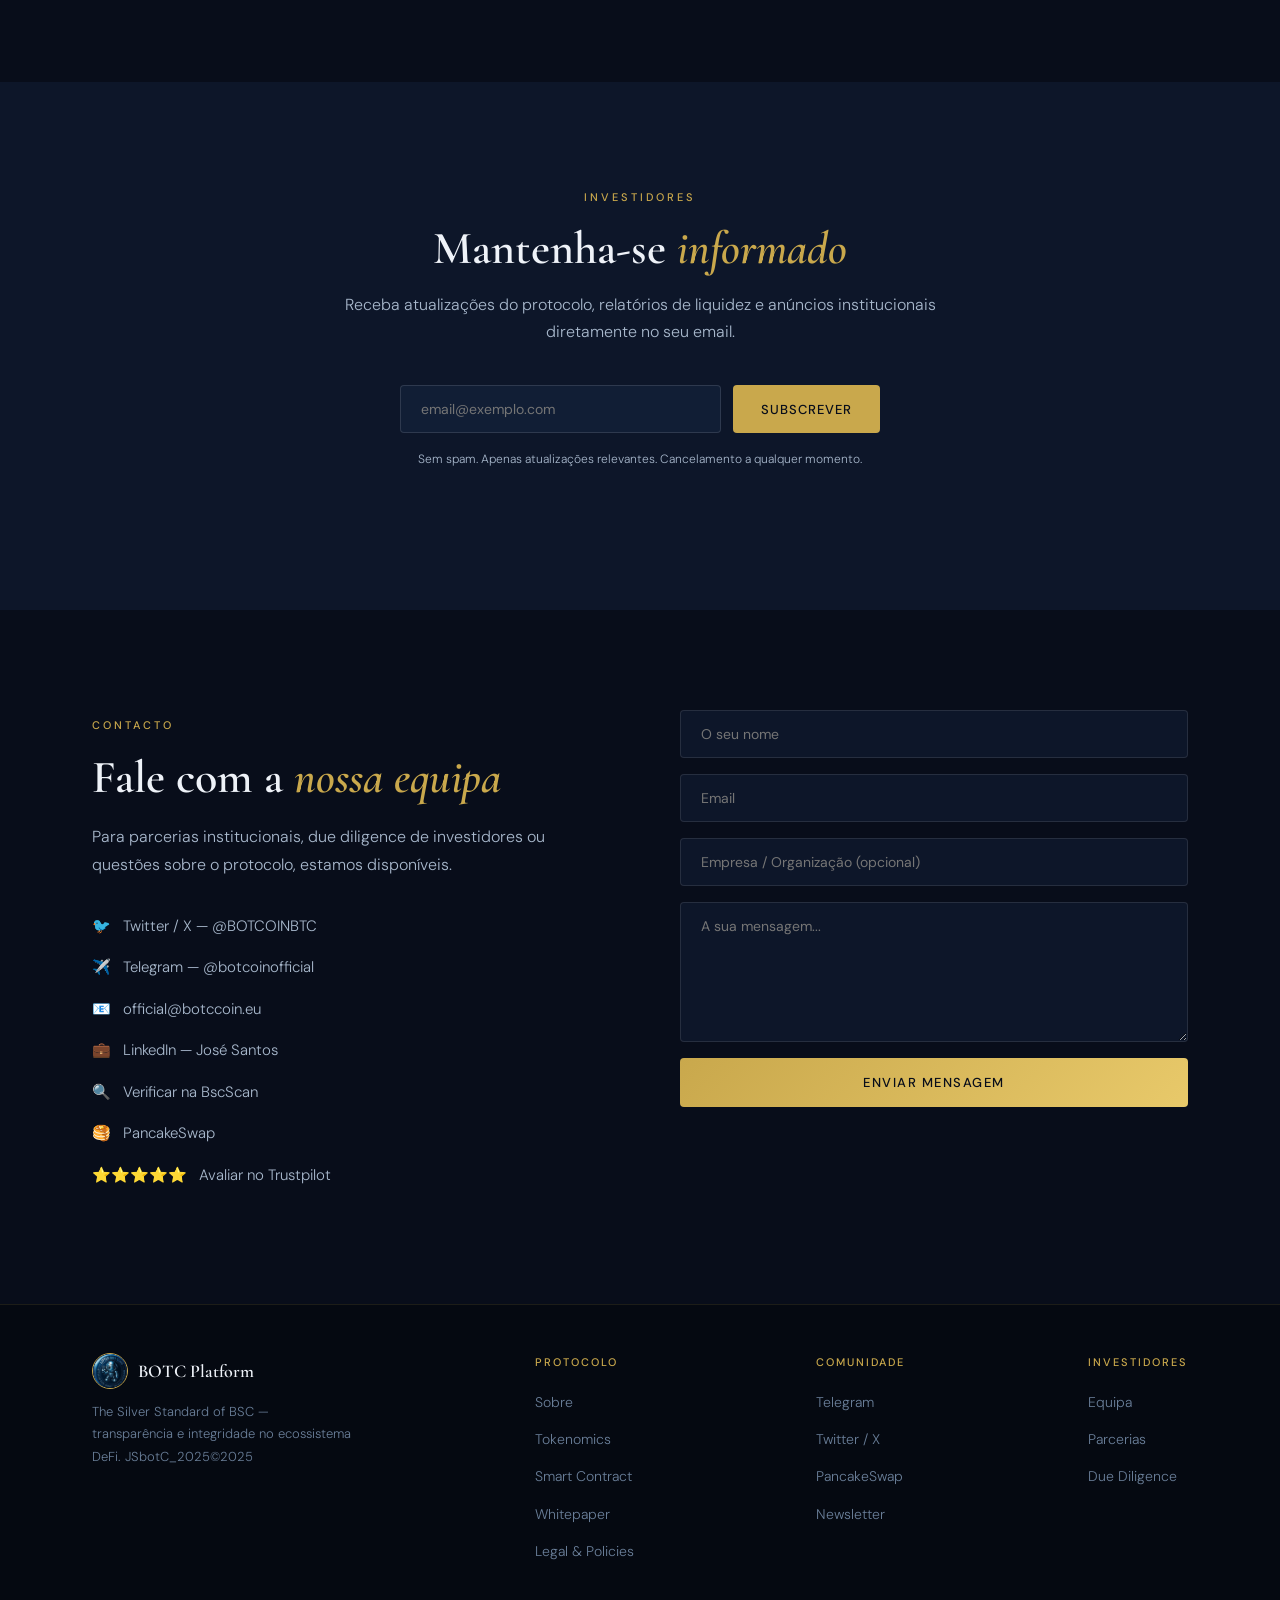
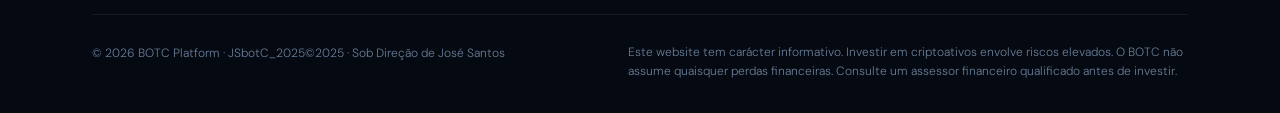
==== commit 93046a05: "Create index.html" ====
--- a/index.html
+++ b/index.html
@@ -315,9 +315,9 @@
         <a href="BOTC_Whitepaper.pdf" target="_blank" class="btn-secondary" data-i="whitepaper">Ler Whitepaper</a>
       </div>
     </div>
-    <div class="hero-visual fade-up delay-2">
+    <div class="hero-visual fade-up delay-2" style="display:flex;flex-direction:column;align-items:center;gap:0;">
       <img src="img/coin1.png" alt="BOTC Official Coin" class="hero-coin"/>
-      <div class="hero-badge" style="position:relative;bottom:auto;margin-top:20px;">
+      <div class="hero-badge" style="position:relative;bottom:auto;margin-top:16px;width:100%;max-width:420px;">
         <div class="badge-label">Official Contract</div>
         <div class="badge-val">0xce7e9057dc056ae2e55f43cc3964a07a7cc45888</div>
       </div>
@@ -499,13 +499,20 @@
   const now = new Date();
   const diff = presaleDate - now;
 
+  const daysEl = document.getElementById('cd-days');
+  const hoursEl = document.getElementById('cd-hours');
+  const minutesEl = document.getElementById('cd-minutes');
+  const secondsEl = document.getElementById('cd-seconds');
+
+  if (!daysEl || !hoursEl || !minutesEl || !secondsEl) return;
+
   if (diff <= 0) {
-    // Presale is open!
-    document.getElementById('cd-days').textContent = '00';
-    document.getElementById('cd-hours').textContent = '00';
-    document.getElementById('cd-minutes').textContent = '00';
-    document.getElementById('cd-seconds').textContent = '00';
-    document.getElementById('presale-msg').style.display = 'block';
+    daysEl.textContent = '00';
+    hoursEl.textContent = '00';
+    minutesEl.textContent = '00';
+    secondsEl.textContent = '00';
+    const msg = document.getElementById('presale-msg');
+    if (msg) msg.style.display = 'block';
     return;
   }
 
@@ -514,10 +521,10 @@
   const minutes = Math.floor((diff % (1000 * 60 * 60)) / (1000 * 60));
   const seconds = Math.floor((diff % (1000 * 60)) / 1000);
 
-  document.getElementById('cd-days').textContent    = String(days).padStart(2,'0');
-  document.getElementById('cd-hours').textContent   = String(hours).padStart(2,'0');
-  document.getElementById('cd-minutes').textContent = String(minutes).padStart(2,'0');
-  document.getElementById('cd-seconds').textContent = String(seconds).padStart(2,'0');
+  daysEl.textContent    = String(days).padStart(2,'0');
+  hoursEl.textContent   = String(hours).padStart(2,'0');
+  minutesEl.textContent = String(minutes).padStart(2,'0');
+  secondsEl.textContent = String(seconds).padStart(2,'0');
 }
 
 updateCountdown();
@@ -768,11 +775,11 @@
         <ul class="contact-links">
           <li><a href="https://twitter.com/BOTCOINBTC" target="_blank"><span>🐦</span> Twitter / X — @BOTCOINBTC</a></li>
           <li><a href="https://t.me/botcoinofficial" target="_blank"><span>✈️</span> Telegram — @botcoinofficial</a></li>
-          <li><a href="mailto:official@botccoin.eu"><span>📧</span> official@botccoin.eu</a></li>
+          <li><a href="mailto:official@botccoin.eu" onclick="this.href='mailto:'+'official'+'@'+'botccoin.eu'"><span>📧</span> official&#64;botccoin.eu</a></li>
           <li><a href="https://linkedin.com/in/jose-santos-0439743b1" target="_blank"><span>💼</span> LinkedIn — José Santos</a></li>
           <li><a href="https://bscscan.com/token/0xce7e9057dc056ae2e55f43cc3964a07a7cc45888" target="_blank"><span>🔍</span> Verificar na BscScan</a></li>
           <li><a href="https://pancakeswap.finance" target="_blank"><span>🥞</span> PancakeSwap</a></li>
-          <li><a href="https://www.trustpilot.com/review/botccoin.eu" target="_blank"><span>⭐</span> Avaliar no Trustpilot</a></li>
+          <li><a href="https://www.trustpilot.com/review/botccoin.eu" target="_blank"><span>⭐⭐⭐⭐⭐</span> <span data-i="tp_cta">Avaliar no Trustpilot</span></a></li>
         </ul>
       </div>
       <div class="contact-form">
@@ -824,80 +831,6 @@
 </footer>
 
 <script data-cfasync="false" src="/cdn-cgi/scripts/5c5dd728/cloudflare-static/email-decode.min.js"></script><script>
-const translations = ;
-
-let currentLang = 'pt';
-
-function setLang(lang) {
-  currentLang = lang;
-  const t = translations[lang];
-  if (!t) return;
-
-  // Update modal
-  const modalTitle = document.getElementById('modal-title-text');
-  if (modalTitle) modalTitle.textContent = t.modal_title;
-  const complianceBody = document.getElementById('compliance-body');
-  if (complianceBody) complianceBody.innerHTML = t.compliance;
-  const chkLabel = document.getElementById('chk-label');
-  if (chkLabel) chkLabel.textContent = t.chk_label;
-  const btnConfirm = document.getElementById('btn-confirm');
-  if (btnConfirm) btnConfirm.textContent = t.btn_confirm;
-
-  // Update all data-i elements
-  document.querySelectorAll('[data-i]').forEach(el => {
-    const key = el.getAttribute('data-i');
-    if (t[key] !== undefined) el.innerHTML = t[key];
-  });
-
-  // Update placeholders
-  document.querySelectorAll('[data-i-ph]').forEach(el => {
-    const key = el.getAttribute('data-i-ph');
-    if (t[key] !== undefined) el.placeholder = t[key];
-  });
-
-  // Update active lang buttons by matching text
-  document.querySelectorAll('.lang-modal button, .lang-switcher button').forEach(btn => {
-    const isActive = btn.textContent.trim().toUpperCase().endsWith(lang.toUpperCase());
-    btn.classList.toggle('active', isActive);
-  });
-
-  // Update biography
-  const bioContent = document.getElementById('bio-content');
-  const bioTitle = document.getElementById('bio-title');
-  if (bioContent && bioTitle) {
-    const bioTitles = {
-      pt:'Biografia do Fundador',
-      en:'Founder Biography',
-      fr:'Biographie du Fondateur',
-      de:'Biografie des Gründers',
-      es:'Biografía del Fundador'
-    };
-    const bios = {
-      pt:`<p style="font-size:15px;color:#eef2f8;line-height:1.9;margin-bottom:16px;">Natural do <strong style="color:#c9a84c;">Funchal, Ilha da Madeira, Portugal</strong>, José Santos é o criador e fundador do protocolo BOTC. Antes de entrar no mundo das criptomoedas, exerceu durante anos a profissão de <strong style="color:#eef2f8;">motorista de camião</strong>.</p><p style="font-size:15px;color:#a8b8cc;line-height:1.9;margin-bottom:16px;">Vítima de múltiplos esquemas fraudulentos, José não desistiu. Decidiu <strong style="color:#eef2f8;">aprender com cada golpe</strong> e transformar essa experiência em conhecimento.</p><p style="font-size:15px;color:#a8b8cc;line-height:1.9;margin-bottom:16px;">A ideia do BOTC nasceu de uma conversa com IA: <em style="color:#c9a84c;">"Se eu fosse rico, lançaria a minha própria moeda."</em> A resposta: <em style="color:#eef2f8;">"Não é preciso ser rico. Basta ser honesto."</em></p><p style="font-size:15px;color:#a8b8cc;line-height:1.9;margin-bottom:28px;">Como José diz: <em style="color:#c9a84c;">"O BOTC nasceu para ficar, lutar e ganhar."</em></p>`,
-      en:`<p style="font-size:15px;color:#eef2f8;line-height:1.9;margin-bottom:16px;">Born in <strong style="color:#c9a84c;">Funchal, Madeira Island, Portugal</strong>, José Santos is the creator and founder of the BOTC protocol. Before entering the world of cryptocurrencies, he worked for many years as a <strong style="color:#eef2f8;">truck driver</strong>.</p><p style="font-size:15px;color:#a8b8cc;line-height:1.9;margin-bottom:16px;">A victim of multiple fraud schemes, José did not give up. He decided to <strong style="color:#eef2f8;">learn from each setback</strong> and transform that experience into knowledge.</p><p style="font-size:15px;color:#a8b8cc;line-height:1.9;margin-bottom:16px;">The idea for BOTC was born from an AI conversation: <em style="color:#c9a84c;">"If I were rich, I would launch my own coin."</em> The answer: <em style="color:#eef2f8;">"You don't need to be rich. You just need to be honest."</em></p><p style="font-size:15px;color:#a8b8cc;line-height:1.9;margin-bottom:28px;">As José says: <em style="color:#c9a84c;">"BOTC was born to stay, fight and win."</em></p>`,
-      fr:`<p style="font-size:15px;color:#eef2f8;line-height:1.9;margin-bottom:16px;">Né à <strong style="color:#c9a84c;">Funchal, Île de Madère, Portugal</strong>, José Santos est le créateur et fondateur du protocole BOTC. Avant d'entrer dans le monde des cryptomonnaies, il a exercé pendant des années la profession de <strong style="color:#eef2f8;">chauffeur de camion</strong>.</p><p style="font-size:15px;color:#a8b8cc;line-height:1.9;margin-bottom:16px;">Victime de multiples escroqueries, José n'a pas abandonné. Il a décidé d'<strong style="color:#eef2f8;">apprendre de chaque coup dur</strong>.</p><p style="font-size:15px;color:#a8b8cc;line-height:1.9;margin-bottom:16px;">L'idée de BOTC est née d'une conversation IA: <em style="color:#c9a84c;">"Si j'étais riche, je lancerais ma propre monnaie."</em> La réponse: <em style="color:#eef2f8;">"Il n'est pas nécessaire d'être riche. Il suffit d'être honnête."</em></p><p style="font-size:15px;color:#a8b8cc;line-height:1.9;margin-bottom:28px;">Comme José dit: <em style="color:#c9a84c;">"BOTC est né pour rester, se battre et gagner."</em></p>`,
-      de:`<p style="font-size:15px;color:#eef2f8;line-height:1.9;margin-bottom:16px;">Geboren in <strong style="color:#c9a84c;">Funchal, Insel Madeira, Portugal</strong>, ist José Santos der Schöpfer des BOTC-Protokolls. Bevor er in die Kryptowelt eintrat, arbeitete er als <strong style="color:#eef2f8;">LKW-Fahrer</strong>.</p><p style="font-size:15px;color:#a8b8cc;line-height:1.9;margin-bottom:16px;">Als Opfer von Betrug gab José nicht auf. Er entschied sich, <strong style="color:#eef2f8;">aus jedem Rückschlag zu lernen</strong>.</p><p style="font-size:15px;color:#a8b8cc;line-height:1.9;margin-bottom:16px;">Die BOTC-Idee entstand aus einem KI-Gespräch: <em style="color:#c9a84c;">"Wenn ich reich wäre, würde ich meine eigene Münze herausgeben."</em> Die Antwort: <em style="color:#eef2f8;">"Man muss nicht reich sein. Man muss nur ehrlich sein."</em></p><p style="font-size:15px;color:#a8b8cc;line-height:1.9;margin-bottom:28px;">Wie José sagt: <em style="color:#c9a84c;">"BOTC wurde geboren, um zu bleiben, zu kämpfen und zu gewinnen."</em></p>`,
-      es:`<p style="font-size:15px;color:#eef2f8;line-height:1.9;margin-bottom:16px;">Nacido en <strong style="color:#c9a84c;">Funchal, Isla de Madeira, Portugal</strong>, José Santos es el creador del protocolo BOTC. Antes de entrar en el mundo crypto, trabajó durante años como <strong style="color:#eef2f8;">conductor de camión</strong>.</p><p style="font-size:15px;color:#a8b8cc;line-height:1.9;margin-bottom:16px;">Víctima de estafas, José no se rindió. Decidió <strong style="color:#eef2f8;">aprender de cada golpe</strong>.</p><p style="font-size:15px;color:#a8b8cc;line-height:1.9;margin-bottom:16px;">La idea de BOTC nació de una conversación con IA: <em style="color:#c9a84c;">"Si fuera rico, lanzaría mi propia moneda."</em> La respuesta: <em style="color:#eef2f8;">"No es necesario ser rico. Basta con ser honesto."</em></p><p style="font-size:15px;color:#a8b8cc;line-height:1.9;margin-bottom:28px;">Como dice José: <em style="color:#c9a84c;">"BOTC nació para quedarse, luchar y ganar."</em></p>`
-    };
-    bioTitle.textContent = bioTitles[lang] || bioTitles.pt;
-    bioContent.innerHTML = bios[lang] || bios.pt;
-  }
-}
-
-function closeModal() {
-  const overlay = document.getElementById('modal-overlay');
-  if (overlay) { overlay.style.display = 'none'; }
-  document.body.style.overflow = 'auto';
-}
-
-// Smooth scroll for nav links
-document.querySelectorAll('a[href^="#"]').forEach(a => {
-  a.addEventListener('click', e => {
-    const target = document.querySelector(a.getAttribute('href'));
-    if (target) { e.preventDefault(); target.scrollIntoView({behavior:'smooth'}); }
-  });
-});
-</script><script>
 const translations = {
   pt: {
     modal_title:"PROTOCOLO DE COMPLIANCE",
@@ -1126,11 +1059,15 @@
   const t = translations[lang];
   if (!t) return;
 
-  // Modal content
-  document.getElementById('modal-title-text').textContent = t.modal_title;
-  document.getElementById('compliance-body').innerHTML = t.compliance;
-  document.getElementById('chk-label').textContent = t.chk_label;
-  document.getElementById('btn-confirm').textContent = t.btn_confirm;
+  // Modal content (só se existir)
+  const modalTitle = document.getElementById('modal-title-text');
+  const complianceBody = document.getElementById('compliance-body');
+  const chkLabel = document.getElementById('chk-label');
+  const btnConfirm = document.getElementById('btn-confirm');
+  if (modalTitle) modalTitle.textContent = t.modal_title;
+  if (complianceBody) complianceBody.innerHTML = t.compliance;
+  if (chkLabel) chkLabel.textContent = t.chk_label;
+  if (btnConfirm) btnConfirm.textContent = t.btn_confirm;
 
   // Page content
   document.querySelectorAll('[data-i]').forEach(el => {
@@ -1163,6 +1100,25 @@
     const isActive = btn.textContent.trim().toUpperCase() === lang.toUpperCase();
     btn.classList.toggle('active', isActive);
   });
+
+  // Update biography
+  const bioContent = document.getElementById('bio-content');
+  const bioTitle = document.getElementById('bio-title');
+  if (bioContent && bioTitle) {
+    const bioTitles = {
+      pt:'Biografia do Fundador', en:'Founder Biography',
+      fr:'Biographie du Fondateur', de:'Biografie des Gründers', es:'Biografía del Fundador'
+    };
+    const bios = {
+      pt:`<p style="font-size:15px;color:#eef2f8;line-height:1.9;margin-bottom:16px;">Natural do <strong style="color:#c9a84c;">Funchal, Ilha da Madeira, Portugal</strong>, José Santos é o criador e fundador do protocolo BOTC. Antes de entrar no mundo das criptomoedas, exerceu durante anos a profissão de <strong style="color:#eef2f8;">motorista de camião</strong>, uma vida de trabalho honesto e disciplina.</p><p style="font-size:15px;color:#a8b8cc;line-height:1.9;margin-bottom:16px;">Vítima de múltiplos esquemas fraudulentos, José não desistiu. Decidiu <strong style="color:#eef2f8;">aprender com cada golpe</strong> e transformar essa experiência em conhecimento.</p><p style="font-size:15px;color:#a8b8cc;line-height:1.9;margin-bottom:16px;">A ideia do BOTC nasceu de uma conversa com IA: <em style="color:#c9a84c;">"Se eu fosse rico, lançaria a minha própria moeda."</em> A resposta: <em style="color:#eef2f8;">"Não é preciso ser rico. Basta ser honesto."</em></p><p style="font-size:15px;color:#a8b8cc;line-height:1.9;margin-bottom:28px;">Como José diz: <em style="color:#c9a84c;">"O BOTC nasceu para ficar, lutar e ganhar."</em></p>`,
+      en:`<p style="font-size:15px;color:#eef2f8;line-height:1.9;margin-bottom:16px;">Born in <strong style="color:#c9a84c;">Funchal, Madeira Island, Portugal</strong>, José Santos is the creator and founder of the BOTC protocol. Before entering crypto, he worked for many years as a <strong style="color:#eef2f8;">truck driver</strong>.</p><p style="font-size:15px;color:#a8b8cc;line-height:1.9;margin-bottom:16px;">A victim of multiple fraud schemes, José did not give up. He decided to <strong style="color:#eef2f8;">learn from each setback</strong>.</p><p style="font-size:15px;color:#a8b8cc;line-height:1.9;margin-bottom:16px;">The idea for BOTC was born from an AI conversation: <em style="color:#c9a84c;">"If I were rich, I would launch my own coin."</em> The answer: <em style="color:#eef2f8;">"You don't need to be rich. You just need to be honest."</em></p><p style="font-size:15px;color:#a8b8cc;line-height:1.9;margin-bottom:28px;">As José says: <em style="color:#c9a84c;">"BOTC was born to stay, fight and win."</em></p>`,
+      fr:`<p style="font-size:15px;color:#eef2f8;line-height:1.9;margin-bottom:16px;">Né à <strong style="color:#c9a84c;">Funchal, Île de Madère, Portugal</strong>, José Santos est le créateur du protocole BOTC. Avant d'entrer dans le monde des cryptomonnaies, il a travaillé comme <strong style="color:#eef2f8;">chauffeur de camion</strong>.</p><p style="font-size:15px;color:#a8b8cc;line-height:1.9;margin-bottom:16px;">Victime de multiples escroqueries, José n'a pas abandonné. Il a décidé d'<strong style="color:#eef2f8;">apprendre de chaque coup dur</strong>.</p><p style="font-size:15px;color:#a8b8cc;line-height:1.9;margin-bottom:16px;">L'idée de BOTC est née d'une conversation IA: <em style="color:#c9a84c;">"Si j'étais riche, je lancerais ma propre monnaie."</em> La réponse: <em style="color:#eef2f8;">"Il suffit d'être honnête."</em></p><p style="font-size:15px;color:#a8b8cc;line-height:1.9;margin-bottom:28px;">Comme José dit: <em style="color:#c9a84c;">"BOTC est né pour rester, se battre et gagner."</em></p>`,
+      de:`<p style="font-size:15px;color:#eef2f8;line-height:1.9;margin-bottom:16px;">Geboren in <strong style="color:#c9a84c;">Funchal, Insel Madeira, Portugal</strong>, ist José Santos der Schöpfer des BOTC-Protokolls. Bevor er in die Kryptowelt eintrat, arbeitete er als <strong style="color:#eef2f8;">LKW-Fahrer</strong>.</p><p style="font-size:15px;color:#a8b8cc;line-height:1.9;margin-bottom:16px;">Als Opfer von Betrug gab José nicht auf. Er entschied sich, <strong style="color:#eef2f8;">aus jedem Rückschlag zu lernen</strong>.</p><p style="font-size:15px;color:#a8b8cc;line-height:1.9;margin-bottom:16px;">Die BOTC-Idee: <em style="color:#c9a84c;">"Wenn ich reich wäre, würde ich meine eigene Münze herausgeben."</em> Die Antwort: <em style="color:#eef2f8;">"Man muss nur ehrlich sein."</em></p><p style="font-size:15px;color:#a8b8cc;line-height:1.9;margin-bottom:28px;">Wie José sagt: <em style="color:#c9a84c;">"BOTC wurde geboren, um zu bleiben und zu gewinnen."</em></p>`,
+      es:`<p style="font-size:15px;color:#eef2f8;line-height:1.9;margin-bottom:16px;">Nacido en <strong style="color:#c9a84c;">Funchal, Isla de Madeira, Portugal</strong>, José Santos es el creador del protocolo BOTC. Trabajó durante años como <strong style="color:#eef2f8;">conductor de camión</strong>.</p><p style="font-size:15px;color:#a8b8cc;line-height:1.9;margin-bottom:16px;">Víctima de estafas, José no se rindió. Decidió <strong style="color:#eef2f8;">aprender de cada golpe</strong>.</p><p style="font-size:15px;color:#a8b8cc;line-height:1.9;margin-bottom:16px;">La idea: <em style="color:#c9a84c;">"Si fuera rico, lanzaría mi propia moneda."</em> La respuesta: <em style="color:#eef2f8;">"Basta con ser honesto."</em></p><p style="font-size:15px;color:#a8b8cc;line-height:1.9;margin-bottom:28px;">Como dice José: <em style="color:#c9a84c;">"BOTC nació para quedarse, luchar y ganar."</em></p>`
+    };
+    bioTitle.textContent = bioTitles[lang] || bioTitles.pt;
+    bioContent.innerHTML = bios[lang] || bios.pt;
+  }
 }
 
 // Smooth scroll
@@ -1172,295 +1128,37 @@
     if (target) { e.preventDefault(); target.scrollIntoView({behavior:'smooth'}); }
   });
 });
-</script><script>
-const translations = {
-  pt: {
-    modal_title:"PROTOCOLO DE COMPLIANCE",
-    compliance:`<p><strong>ARTIGO I:</strong> Ao interagir com o contrato BOTC, o utilizador assume total responsabilidade pela sua decisão financeira. O BOTC não assume quaisquer perdas financeiras.</p><p><strong>ARTIGO II:</strong> O projeto segue as diretrizes internacionais de ativos digitais e transparência Web3.</p><p><strong>ARTIGO III:</strong> Repudiamos qualquer atividade ilícita (AML/CTF). Colaboramos com a integridade da rede BSC.</p><p><strong>ARTIGO IV:</strong> O investidor declara ciência da volatilidade do mercado cripto. Os investimentos envolvem risco elevado de perda de capital.</p><p><strong>ARTIGO V:</strong> A lei soberana deste acordo é o Smart Contract registado na Blockchain, acessível na BscScan.</p><p>Fundador Responsável: <strong>José Santos</strong> · JSbotC_2025©2025</p>`,
-    chk_label:"DECLARO QUE LI E ACEITO OS ARTIGOS DE LEI DO BOTC.",
-    btn_confirm:"CONFIRMAR INVESTIMENTO SEGURO",
-    nav_about:"Sobre",nav_token:"Tokenomics",nav_team:"Equipa",nav_gallery:"Galeria",nav_contact:"Contacto",nav_market:"Mercado",
-    connect_wallet:"Ligar Carteira",
-    hero_eyebrow:"The Silver Standard of BSC",
-    hero_t1:"Transparência.",hero_t2:"Confiança.",hero_t3:"Rendimento.",
-    hero_sub:"BOTC é um protocolo descentralizado construído sobre a Binance Smart Chain com um compromisso inabalável: liquidez verificável, taxas fixas e contratos auditáveis.",
-    buy_botc:"Adquirir BOTC",whitepaper:"Ler Whitepaper",
-    trust1a:"Smart Contract Auditado",trust1b:"Código verificado e transparente",
-    trust2a:"Liquidez Bloqueada",trust2b:"Fundos de LP imutáveis",
-    trust3a:"Taxas Fixas",trust3b:"1.5% — sem surpresas",
-    trust4a:"Compliance Total",trust4b:"AML/CTF — BSC Nativo",
-    tag_gallery:"Galeria Oficial",gallery_title:"Little Bot Coin — Visual Identity",
-    tag_about:"Sobre o Projeto",about_title:"Um protocolo construído sobre <em class='gold'>princípios sólidos</em>",
-    about_p1:"Num ecossistema saturado de projetos opacos, o BOTC nasce com um mandato diferente: cada operação é auditável, cada taxa é previsível e cada decisão é documentada publicamente.",
-    about_p2:"O nosso Smart Contract garante que as taxas alimentam diretamente a liquidez do ecossistema — não carteiras privadas. O BOTC não assume quaisquer perdas financeiras dos investidores.",
-    p1t:"Integridade Web3",p1d:"Todas as transações são processadas via Smart Contract verificado na BscScan.",
-    p2t:"Tokenomics Sustentáveis",p2d:"Mecanismo de burn de 0.5% reduz a oferta circulante progressivamente.",
-    p3t:"Governança Transparente",p3d:"Decisões do protocolo documentadas e acessíveis à comunidade global.",
-    tag_token:"Tokenomics",token_title:"Estrutura <em class='gold'>financeira clara</em>",token_sub:"Cada componente foi desenhado para maximizar confiança e sustentabilidade a longo prazo.",
-    disc_title:"Aviso de Risco:",disc_text:"Investir em criptoativos envolve risco elevado de perda de capital. O BOTC não assume quaisquer perdas financeiras dos investidores. Invista apenas o que pode perder.",
-    tc1h:"Taxa de Compra",tc1d:"Aplicada automaticamente via Smart Contract. Alimenta a pool de liquidez.",
-    tc2h:"Taxa de Venda",tc2d:"Idêntica à taxa de compra — sem penalizações assimétricas.",
-    tc3h:"Burn Rate",tc3d:"Deflação automática: 0.5% de cada transação é destruído progressivamente.",
-    tag_sponsor:"Parcerias Institucionais",sponsor_title:"Torne-se um <em class='gold'>Sponsor Oficial</em>",
-    sponsor_sub:"Integre a sua marca no ecossistema BOTC e aceda a uma comunidade de investidores qualificados.",
-    apply_now:"Candidatar-se",
-    tag_team:"Equipa",team_title:"As pessoas por detrás do <em class='gold'>protocolo</em>",team_sub:"Transparência começa pela identificação de quem constrói e dirige o projeto.",
-    role1:"Fundador & Diretor",role1d:"Criador original do protocolo BOTC (JSbotC_2025). Responsável pela estratégia, governança e direção institucional a nível internacional.",
-    dev_name:"Smart Contract Dev",role2:"Arquiteto Blockchain",role2d:"Responsável pelo desenvolvimento e auditoria dos contratos inteligentes na Binance Smart Chain.",
-    cm_name:"Community Manager",role3:"Relações com Investidores",role3d:"Ponto de contacto entre a equipa e a comunidade global, garantindo comunicação clara e transparente.",
-    tag_news:"Investidores",news_title:"Mantenha-se <em class='gold'>informado</em>",news_sub:"Receba atualizações do protocolo, relatórios de liquidez e anúncios institucionais.",
-    subscribe:"Subscrever",email_ph:"email@exemplo.com",nl_note:"Sem spam. Apenas atualizações relevantes. Cancelamento a qualquer momento.",tag_cert:"Certificações de Confiança",cert_title:"Verificado e <em class='gold'>certificado</em> por entidades independentes",cert_sub:"O BOTC foi analisado por plataformas internacionais de verificação de segurança e obteve as máximas classificações.",safe_label:"Very Likely Safe",safe_desc:"O domínio botccoin.eu foi analisado pelo ScamAdviser e obteve a pontuação máxima de confiança — 100/100.",verify_link:"Verificar Independentemente →",tp_coming:"Em breve",tp_desc:"O perfil BOTC no Trustpilot está a ser configurado. Seja um dos primeiros a deixar a sua avaliação.",tp_cta:"Avaliar no Trustpilot",very_safe:"Very Likely Safe",score_low:"Baixo",score_med:"Médio",score_high:"Alto",score_max:"Máximo ✓",
-    tag_contact:"Contacto",contact_title:"Fale com a <em class='gold'>nossa equipa</em>",contact_sub:"Para parcerias institucionais, due diligence ou questões sobre o protocolo.",
-    send_msg:"Enviar Mensagem",cf_name:"O seu nome",cf_email:"Email",cf_org:"Empresa / Organização (opcional)",cf_msg:"A sua mensagem...",
-    footer_desc:"The Silver Standard of BSC — transparência e integridade no ecossistema DeFi. JSbotC_2025©2025",
-    footer_col1:"Protocolo",footer_col2:"Comunidade",footer_col3:"Investidores",footer_dir:"Sob Direção de",
-    footer_disc:"Este website tem carácter informativo. Investir em criptoativos envolve riscos elevados. O BOTC não assume quaisquer perdas financeiras. Consulte um assessor financeiro qualificado antes de investir."
-  },
-  en: {
-    modal_title:"COMPLIANCE PROTOCOL",
-    compliance:`<p><strong>ARTICLE I:</strong> By interacting with the BOTC contract, the user assumes full responsibility for their financial decision. BOTC does not assume any financial losses.</p><p><strong>ARTICLE II:</strong> The project follows international guidelines for digital assets and Web3 transparency.</p><p><strong>ARTICLE III:</strong> We repudiate any illicit activity (AML/CTF). We collaborate with the integrity of the BSC network.</p><p><strong>ARTICLE IV:</strong> The investor acknowledges the volatility of the crypto market. Investments involve a high risk of capital loss.</p><p><strong>ARTICLE V:</strong> The sovereign law of this agreement is the Smart Contract recorded on the Blockchain, publicly accessible on BscScan.</p><p>Responsible Founder: <strong>José Santos</strong> · JSbotC_2025©2025</p>`,
-    chk_label:"I DECLARE THAT I HAVE READ AND ACCEPT THE BOTC LEGAL ARTICLES.",
-    btn_confirm:"CONFIRM SECURE INVESTMENT",
-    nav_about:"About",nav_token:"Tokenomics",nav_team:"Team",nav_gallery:"Gallery",nav_contact:"Contact",nav_market:"Market",
-    connect_wallet:"Connect Wallet",
-    hero_eyebrow:"The Silver Standard of BSC",
-    hero_t1:"Transparency.",hero_t2:"Trust.",hero_t3:"Returns.",
-    hero_sub:"BOTC is a decentralized protocol built on the Binance Smart Chain with an unwavering commitment: verifiable liquidity, fixed fees, and auditable contracts.",
-    buy_botc:"Get BOTC",whitepaper:"Read Whitepaper",
-    trust1a:"Audited Smart Contract",trust1b:"Verified & transparent code",
-    trust2a:"Locked Liquidity",trust2b:"Immutable LP funds",
-    trust3a:"Fixed Fees",trust3b:"1.5% — no surprises",
-    trust4a:"Full Compliance",trust4b:"AML/CTF — BSC Native",
-    tag_gallery:"Official Gallery",gallery_title:"Little Bot Coin — Visual Identity",
-    tag_about:"About the Project",about_title:"A protocol built on <em class='gold'>solid principles</em>",
-    about_p1:"In an ecosystem saturated with opaque projects, BOTC was born with a different mandate: every operation is auditable, every fee is predictable, and every decision is publicly documented.",
-    about_p2:"Our Smart Contract ensures that fees directly feed the ecosystem's liquidity — not private wallets. BOTC does not assume any financial losses of investors.",
-    p1t:"Web3 Integrity",p1d:"All transactions are processed via verified Smart Contract on BscScan.",
-    p2t:"Sustainable Tokenomics",p2d:"0.5% burn mechanism progressively reduces circulating supply.",
-    p3t:"Transparent Governance",p3d:"Protocol decisions documented and accessible to the global community.",
-    tag_token:"Tokenomics",token_title:"<em class='gold'>Clear</em> financial structure",token_sub:"Each component is designed to maximize trust and long-term sustainability.",
-    disc_title:"Risk Warning:",disc_text:"Investing in crypto assets involves a high risk of capital loss. BOTC does not assume any financial losses. Only invest what you can afford to lose.",
-    tc1h:"Buy Tax",tc1d:"Applied automatically via Smart Contract. Feeds the ecosystem liquidity pool.",
-    tc2h:"Sell Tax",tc2d:"Identical to buy tax — no asymmetric penalties for holders or traders.",
-    tc3h:"Burn Rate",tc3d:"Automatic deflation: 0.5% of each transaction is destroyed progressively.",
-    tag_sponsor:"Institutional Partnerships",sponsor_title:"Become an <em class='gold'>Official Sponsor</em>",
-    sponsor_sub:"Integrate your brand into the BOTC ecosystem and access a community of qualified investors.",
-    apply_now:"Apply Now",
-    tag_team:"Team",team_title:"The people behind the <em class='gold'>protocol</em>",team_sub:"Transparency begins with identifying who builds and leads the project.",
-    role1:"Founder & Director",role1d:"Original creator of the BOTC protocol (JSbotC_2025). Responsible for strategy, governance and institutional direction internationally.",
-    dev_name:"Smart Contract Dev",role2:"Blockchain Architect",role2d:"Responsible for development and auditing of smart contracts on Binance Smart Chain.",
-    cm_name:"Community Manager",role3:"Investor Relations",role3d:"Point of contact between the team and the global holder community, ensuring clear and transparent communication.",
-    tag_news:"Investors",news_title:"Stay <em class='gold'>informed</em>",news_sub:"Receive protocol updates, liquidity reports and institutional announcements directly to your email.",
-    subscribe:"Subscribe",email_ph:"your@email.com",nl_note:"No spam. Only relevant updates. Unsubscribe at any time.",tag_cert:"Trust Certifications",cert_title:"Verified and <em class='gold'>certified</em> by independent entities",cert_sub:"BOTC was analyzed by international security verification platforms and achieved the highest ratings.",safe_label:"Very Likely Safe",safe_desc:"The domain botccoin.eu was analyzed by ScamAdviser and received the maximum trust score — 100/100.",verify_link:"Verify Independently →",tp_coming:"Coming Soon",tp_desc:"The BOTC Trustpilot profile is being set up. Be one of the first to leave a review and help the global community.",tp_cta:"Review on Trustpilot",very_safe:"Very Likely Safe",score_low:"Low",score_med:"Medium",score_high:"High",score_max:"Maximum ✓",
-    tag_contact:"Contact",contact_title:"Talk to <em class='gold'>our team</em>",contact_sub:"For institutional partnerships, investor due diligence, or protocol questions.",
-    send_msg:"Send Message",cf_name:"Your name",cf_email:"Email",cf_org:"Company / Organization (optional)",cf_msg:"Your message...",
-    footer_desc:"The Silver Standard of BSC — transparency and integrity in the DeFi ecosystem. JSbotC_2025©2025",
-    footer_col1:"Protocol",footer_col2:"Community",footer_col3:"Investors",footer_dir:"Under the Direction of",
-    footer_disc:"This website is for informational purposes only. Investing in crypto assets involves high risks. BOTC does not assume any financial losses. Consult a qualified financial advisor before investing."
-  },
-  fr: {
-    modal_title:"PROTOCOLE DE CONFORMITÉ",
-    compliance:`<p><strong>ARTICLE I:</strong> En interagissant avec le contrat BOTC, l'utilisateur assume l'entière responsabilité de sa décision financière. BOTC n'assume aucune perte financière.</p><p><strong>ARTICLE II:</strong> Le projet suit les directives internationales sur les actifs numériques et la transparence Web3.</p><p><strong>ARTICLE III:</strong> Nous répudions toute activité illicite (AML/CTF). Nous collaborons à l'intégrité du réseau BSC.</p><p><strong>ARTICLE IV:</strong> L'investisseur reconnaît la volatilité du marché crypto. Les investissements comportent un risque élevé de perte en capital.</p><p><strong>ARTICLE V:</strong> La loi souveraine de cet accord est le Smart Contract enregistré sur la Blockchain, accessible publiquement sur BscScan.</p><p>Fondateur Responsable: <strong>José Santos</strong> · JSbotC_2025©2025</p>`,
-    chk_label:"JE DÉCLARE AVOIR LU ET ACCEPTÉ LES ARTICLES JURIDIQUES DU BOTC.",
-    btn_confirm:"CONFIRMER L'INVESTISSEMENT SÉCURISÉ",
-    nav_about:"À Propos",nav_token:"Tokenomics",nav_team:"Équipe",nav_gallery:"Galerie",nav_contact:"Contact",
-    connect_wallet:"Connecter Wallet",
-    hero_eyebrow:"L'Étalon Argent de la BSC",
-    hero_t1:"Transparence.",hero_t2:"Confiance.",hero_t3:"Rendement.",
-    hero_sub:"BOTC est un protocole décentralisé construit sur la Binance Smart Chain avec un engagement inébranlable : liquidité vérifiable, frais fixes et contrats auditables.",
-    buy_botc:"Acheter BOTC",whitepaper:"Lire le Whitepaper",
-    trust1a:"Smart Contract Audité",trust1b:"Code vérifié et transparent",
-    trust2a:"Liquidité Verrouillée",trust2b:"Fonds LP immuables",
-    trust3a:"Frais Fixes",trust3b:"1.5% — sans surprises",
-    trust4a:"Conformité Totale",trust4b:"AML/CTF — BSC Natif",
-    tag_gallery:"Galerie Officielle",gallery_title:"Little Bot Coin — Identité Visuelle",
-    tag_about:"À Propos du Projet",about_title:"Un protocole construit sur des <em class='gold'>principes solides</em>",
-    about_p1:"Dans un écosystème saturé de projets opaques, BOTC est né avec un mandat différent : chaque opération est auditable, chaque frais est prévisible et chaque décision est documentée publiquement.",
-    about_p2:"Notre Smart Contract garantit que les frais alimentent directement la liquidité de l'écosystème — pas des portefeuilles privés. BOTC n'assume aucune perte financière des investisseurs.",
-    p1t:"Intégrité Web3",p1d:"Toutes les transactions sont traitées via Smart Contract vérifié sur BscScan.",
-    p2t:"Tokenomics Durables",p2d:"Le mécanisme de burn de 0.5% réduit progressivement l'offre en circulation.",
-    p3t:"Gouvernance Transparente",p3d:"Décisions du protocole documentées et accessibles à la communauté mondiale.",
-    tag_token:"Tokenomics",token_title:"Structure <em class='gold'>financière claire</em>",token_sub:"Chaque composant est conçu pour maximiser la confiance et la durabilité à long terme.",
-    disc_title:"Avertissement de Risque:",disc_text:"Investir dans des crypto-actifs comporte un risque élevé de perte en capital. BOTC n'assume aucune perte financière. N'investissez que ce que vous pouvez vous permettre de perdre.",
-    tc1h:"Taxe d'Achat",tc1d:"Appliquée automatiquement via Smart Contract. Alimente le pool de liquidité.",
-    tc2h:"Taxe de Vente",tc2d:"Identique à la taxe d'achat — sans pénalités asymétriques.",
-    tc3h:"Taux de Burn",tc3d:"Déflation automatique : 0.5% de chaque transaction est détruit progressivement.",
-    tag_sponsor:"Partenariats Institutionnels",sponsor_title:"Devenez un <em class='gold'>Sponsor Officiel</em>",
-    sponsor_sub:"Intégrez votre marque dans l'écosystème BOTC et accédez à une communauté d'investisseurs qualifiés.",
-    apply_now:"Postuler",
-    tag_team:"Équipe",team_title:"Les personnes derrière le <em class='gold'>protocole</em>",team_sub:"La transparence commence par identifier qui construit et dirige le projet.",
-    role1:"Fondateur & Directeur",role1d:"Créateur original du protocole BOTC (JSbotC_2025). Responsable de la stratégie, gouvernance et direction institutionnelle à l'international.",
-    dev_name:"Développeur Smart Contract",role2:"Architecte Blockchain",role2d:"Responsable du développement et de l'audit des contrats intelligents sur la Binance Smart Chain.",
-    cm_name:"Community Manager",role3:"Relations Investisseurs",role3d:"Point de contact entre l'équipe et la communauté mondiale, garantissant une communication claire et transparente.",
-    tag_news:"Investisseurs",news_title:"Restez <em class='gold'>informé</em>",news_sub:"Recevez les mises à jour du protocole, les rapports de liquidité et les annonces institutionnelles.",
-    subscribe:"S'abonner",email_ph:"votre@email.com",nl_note:"Pas de spam. Uniquement des mises à jour pertinentes. Désabonnement à tout moment.",tag_cert:"Certifications de Confiance",cert_title:"Vérifié et <em class='gold'>certifié</em> par des entités indépendantes",cert_sub:"BOTC a été analysé par des plateformes internationales de vérification de sécurité et a obtenu les meilleures notes.",safe_label:"Très Probablement Sûr",safe_desc:"Le domaine botccoin.eu a été analysé par ScamAdviser et a obtenu le score de confiance maximum — 100/100.",verify_link:"Vérifier Indépendamment →",tp_coming:"Bientôt",tp_desc:"Le profil BOTC sur Trustpilot est en cours de configuration. Soyez parmi les premiers à laisser un avis.",tp_cta:"Évaluer sur Trustpilot",very_safe:"Très Probablement Sûr",score_low:"Faible",score_med:"Moyen",score_high:"Élevé",score_max:"Maximum ✓",
-    tag_contact:"Contact",contact_title:"Parlez à <em class='gold'>notre équipe</em>",contact_sub:"Pour les partenariats institutionnels, la due diligence ou les questions sur le protocole.",
-    send_msg:"Envoyer le Message",cf_name:"Votre nom",cf_email:"Email",cf_org:"Entreprise / Organisation (optionnel)",cf_msg:"Votre message...",
-    footer_desc:"L'Étalon Argent de la BSC — transparence et intégrité dans l'écosystème DeFi. JSbotC_2025©2025",
-    footer_col1:"Protocole",footer_col2:"Communauté",footer_col3:"Investisseurs",footer_dir:"Sous la Direction de",
-    footer_disc:"Ce site est à titre informatif uniquement. Investir dans des crypto-actifs comporte des risques élevés. BOTC n'assume aucune perte financière. Consultez un conseiller financier qualifié avant d'investir."
-  },
-  de: {
-    modal_title:"COMPLIANCE-PROTOKOLL",
-    compliance:`<p><strong>ARTIKEL I:</strong> Durch die Interaktion mit dem BOTC-Vertrag übernimmt der Nutzer die volle Verantwortung für seine finanzielle Entscheidung. BOTC übernimmt keine finanziellen Verluste.</p><p><strong>ARTIKEL II:</strong> Das Projekt folgt internationalen Richtlinien für digitale Assets und Web3-Transparenz.</p><p><strong>ARTIKEL III:</strong> Wir lehnen jede illegale Aktivität (AML/CTF) ab. Wir arbeiten für die Integrität des BSC-Netzwerks.</p><p><strong>ARTIKEL IV:</strong> Der Investor erkennt die Volatilität des Kryptomarkts an. Investitionen bergen ein hohes Kapitalverlustrisiko.</p><p><strong>ARTIKEL V:</strong> Das souveräne Recht dieser Vereinbarung ist der auf der Blockchain registrierte Smart Contract, der auf BscScan öffentlich zugänglich ist.</p><p>Verantwortlicher Gründer: <strong>José Santos</strong> · JSbotC_2025©2025</p>`,
-    chk_label:"ICH ERKLÄRE, DASS ICH DIE RECHTLICHEN ARTIKEL VON BOTC GELESEN UND AKZEPTIERT HABE.",
-    btn_confirm:"SICHERE INVESTITION BESTÄTIGEN",
-    nav_about:"Über uns",nav_token:"Tokenomics",nav_team:"Team",nav_gallery:"Galerie",nav_contact:"Kontakt",
-    connect_wallet:"Wallet verbinden",
-    hero_eyebrow:"Der Silberstandard der BSC",
-    hero_t1:"Transparenz.",hero_t2:"Vertrauen.",hero_t3:"Rendite.",
-    hero_sub:"BOTC ist ein dezentrales Protokoll auf der Binance Smart Chain mit einem unerschütterlichen Bekenntnis: überprüfbare Liquidität, feste Gebühren und prüfbare Verträge.",
-    buy_botc:"BOTC kaufen",whitepaper:"Whitepaper lesen",
-    trust1a:"Geprüfter Smart Contract",trust1b:"Verifizierter & transparenter Code",
-    trust2a:"Gesperrte Liquidität",trust2b:"Unveränderliche LP-Mittel",
-    trust3a:"Feste Gebühren",trust3b:"1.5% — keine Überraschungen",
-    trust4a:"Vollständige Compliance",trust4b:"AML/CTF — BSC Native",
-    tag_gallery:"Offizielle Galerie",gallery_title:"Little Bot Coin — Visuelle Identität",
-    tag_about:"Über das Projekt",about_title:"Ein Protokoll auf <em class='gold'>soliden Grundsätzen</em>",
-    about_p1:"In einem Ökosystem voller undurchsichtiger Projekte wurde BOTC mit einem anderen Auftrag geboren: Jede Operation ist prüfbar, jede Gebühr vorhersehbar.",
-    about_p2:"Unser Smart Contract stellt sicher, dass Gebühren direkt die Liquidität des Ökosystems speisen — keine privaten Wallets. BOTC übernimmt keine finanziellen Verluste.",
-    p1t:"Web3-Integrität",p1d:"Alle Transaktionen werden über einen verifizierten Smart Contract auf BscScan verarbeitet.",
-    p2t:"Nachhaltige Tokenomics",p2d:"0.5% Burn-Mechanismus reduziert das umlaufende Angebot progressiv.",
-    p3t:"Transparente Governance",p3d:"Protokollentscheidungen dokumentiert und für die globale Gemeinschaft zugänglich.",
-    tag_token:"Tokenomics",token_title:"<em class='gold'>Klare</em> Finanzstruktur",token_sub:"Jede Komponente ist darauf ausgelegt, Vertrauen und langfristige Nachhaltigkeit zu maximieren.",
-    disc_title:"Risikowarnung:",disc_text:"Investitionen in Krypto-Assets bergen ein hohes Verlustrisiko. BOTC übernimmt keine finanziellen Verluste. Investieren Sie nur, was Sie sich leisten können zu verlieren.",
-    tc1h:"Kaufsteuer",tc1d:"Automatisch über Smart Contract angewendet. Speist den Liquiditätspool.",
-    tc2h:"Verkaufssteuer",tc2d:"Identisch mit der Kaufsteuer — keine asymmetrischen Strafen.",
-    tc3h:"Burn-Rate",tc3d:"Automatische Deflation: 0.5% jeder Transaktion wird progressiv vernichtet.",
-    tag_sponsor:"Institutionelle Partnerschaften",sponsor_title:"Werden Sie ein <em class='gold'>offizieller Sponsor</em>",
-    sponsor_sub:"Integrieren Sie Ihre Marke in das BOTC-Ökosystem und greifen Sie auf qualifizierte Investoren zu.",
-    apply_now:"Bewerben",
-    tag_team:"Team",team_title:"Die Menschen hinter dem <em class='gold'>Protokoll</em>",team_sub:"Transparenz beginnt damit, zu identifizieren, wer das Projekt aufbaut und leitet.",
-    role1:"Gründer & Direktor",role1d:"Ursprünglicher Schöpfer des BOTC-Protokolls (JSbotC_2025). Verantwortlich für Strategie, Governance und institutionelle Leitung.",
-    dev_name:"Smart Contract Dev",role2:"Blockchain-Architekt",role2d:"Verantwortlich für Entwicklung und Prüfung der Smart Contracts auf der Binance Smart Chain.",
-    cm_name:"Community Manager",role3:"Investor Relations",role3d:"Kontaktstelle zwischen dem Team und der globalen Holder-Community für klare Kommunikation.",
-    tag_news:"Investoren",news_title:"Bleiben Sie <em class='gold'>informiert</em>",news_sub:"Erhalten Sie Protokoll-Updates, Liquiditätsberichte und institutionelle Ankündigungen.",
-    subscribe:"Abonnieren",email_ph:"ihre@email.com",nl_note:"Kein Spam. Nur relevante Updates. Jederzeit kündbar.",tag_cert:"Vertrauenszertifizierungen",cert_title:"Überprüft und <em class='gold'>zertifiziert</em> durch unabhängige Stellen",cert_sub:"BOTC wurde von internationalen Sicherheitsplattformen analysiert und erhielt die höchsten Bewertungen.",safe_label:"Sehr Wahrscheinlich Sicher",safe_desc:"Die Domain botccoin.eu wurde von ScamAdviser analysiert und erhielt den maximalen Vertrauensscore — 100/100.",verify_link:"Unabhängig überprüfen →",tp_coming:"Demnächst",tp_desc:"Das BOTC Trustpilot-Profil wird eingerichtet. Seien Sie einer der Ersten, die eine Bewertung hinterlassen.",tp_cta:"Auf Trustpilot bewerten",very_safe:"Sehr Wahrscheinlich Sicher",score_low:"Niedrig",score_med:"Mittel",score_high:"Hoch",score_max:"Maximum ✓",
-    tag_contact:"Kontakt",contact_title:"Sprechen Sie mit <em class='gold'>unserem Team</em>",contact_sub:"Für institutionelle Partnerschaften, Due Diligence oder Protokollfragen.",
-    send_msg:"Nachricht senden",cf_name:"Ihr Name",cf_email:"E-Mail",cf_org:"Unternehmen / Organisation (optional)",cf_msg:"Ihre Nachricht...",
-    footer_desc:"Der Silberstandard der BSC — Transparenz und Integrität im DeFi-Ökosystem. JSbotC_2025©2025",
-    footer_col1:"Protokoll",footer_col2:"Gemeinschaft",footer_col3:"Investoren",footer_dir:"Unter der Leitung von",
-    footer_disc:"Diese Website dient nur zu Informationszwecken. Krypto-Investitionen sind risikoreich. BOTC übernimmt keine Verluste. Konsultieren Sie einen Finanzberater."
-  },
-  es: {
-    modal_title:"PROTOCOLO DE CUMPLIMIENTO",
-    compliance:`<p><strong>ARTÍCULO I:</strong> Al interactuar con el contrato BOTC, el usuario asume total responsabilidad por su decisión financiera. BOTC no asume ninguna pérdida financiera.</p><p><strong>ARTÍCULO II:</strong> El proyecto sigue las directrices internacionales de activos digitales y transparencia Web3.</p><p><strong>ARTÍCULO III:</strong> Repudiamos cualquier actividad ilícita (AML/CTF). Colaboramos con la integridad de la red BSC.</p><p><strong>ARTÍCULO IV:</strong> El inversor declara conocer la volatilidad del mercado cripto. Las inversiones implican un alto riesgo de pérdida de capital.</p><p><strong>ARTÍCULO V:</strong> La ley soberana de este acuerdo es el Smart Contract registrado en la Blockchain, accesible públicamente en BscScan.</p><p>Fundador Responsable: <strong>José Santos</strong> · JSbotC_2025©2025</p>`,
-    chk_label:"DECLARO QUE HE LEÍDO Y ACEPTO LOS ARTÍCULOS LEGALES DE BOTC.",
-    btn_confirm:"CONFIRMAR INVERSIÓN SEGURA",
-    nav_about:"Acerca de",nav_token:"Tokenomics",nav_team:"Equipo",nav_gallery:"Galería",nav_contact:"Contacto",
-    connect_wallet:"Conectar Wallet",
-    hero_eyebrow:"El Estándar Plata de la BSC",
-    hero_t1:"Transparencia.",hero_t2:"Confianza.",hero_t3:"Rendimiento.",
-    hero_sub:"BOTC es un protocolo descentralizado construido sobre la Binance Smart Chain con un compromiso inquebrantable: liquidez verificable, tarifas fijas y contratos auditables.",
-    buy_botc:"Obtener BOTC",whitepaper:"Leer Whitepaper",
-    trust1a:"Smart Contract Auditado",trust1b:"Código verificado y transparente",
-    trust2a:"Liquidez Bloqueada",trust2b:"Fondos LP inmutables",
-    trust3a:"Tarifas Fijas",trust3b:"1.5% — sin sorpresas",
-    trust4a:"Cumplimiento Total",trust4b:"AML/CTF — BSC Nativo",
-    tag_gallery:"Galería Oficial",gallery_title:"Little Bot Coin — Identidad Visual",
-    tag_about:"Sobre el Proyecto",about_title:"Un protocolo construido sobre <em class='gold'>principios sólidos</em>",
-    about_p1:"En un ecosistema saturado de proyectos opacos, BOTC nace con un mandato diferente: cada operación es auditable, cada tarifa es predecible y cada decisión está documentada públicamente.",
-    about_p2:"Nuestro Smart Contract garantiza que las tarifas alimentan directamente la liquidez del ecosistema — no billeteras privadas. BOTC no asume ninguna pérdida financiera.",
-    p1t:"Integridad Web3",p1d:"Todas las transacciones se procesan via Smart Contract verificado en BscScan.",
-    p2t:"Tokenomics Sostenibles",p2d:"Mecanismo de burn del 0.5% reduce el suministro circulante progresivamente.",
-    p3t:"Gobernanza Transparente",p3d:"Decisiones del protocolo documentadas y accesibles a la comunidad global.",
-    tag_token:"Tokenomics",token_title:"Estructura <em class='gold'>financiera clara</em>",token_sub:"Cada componente está diseñado para maximizar la confianza y la sostenibilidad a largo plazo.",
-    disc_title:"Advertencia de Riesgo:",disc_text:"Invertir en criptoactivos conlleva un alto riesgo de pérdida de capital. BOTC no asume ninguna pérdida financiera. Solo invierta lo que pueda permitirse perder.",
-    tc1h:"Tasa de Compra",tc1d:"Aplicada automáticamente via Smart Contract. Alimenta el pool de liquidez.",
-    tc2h:"Tasa de Venta",tc2d:"Idéntica a la tasa de compra — sin penalizaciones asimétricas.",
-    tc3h:"Tasa de Burn",tc3d:"Deflación automática: 0.5% de cada transacción se destruye progresivamente.",
-    tag_sponsor:"Alianzas Institucionales",sponsor_title:"Conviértase en <em class='gold'>Sponsor Oficial</em>",
-    sponsor_sub:"Integre su marca en el ecosistema BOTC y acceda a una comunidad de inversores cualificados.",
-    apply_now:"Postularse",
-    tag_team:"Equipo",team_title:"Las personas detrás del <em class='gold'>protocolo</em>",team_sub:"La transparencia empieza por identificar quién construye y dirige el proyecto.",
-    role1:"Fundador & Director",role1d:"Creador original del protocolo BOTC (JSbotC_2025). Responsable de la estrategia, gobernanza y dirección institucional a nivel internacional.",
-    dev_name:"Desarrollador Smart Contract",role2:"Arquitecto Blockchain",role2d:"Responsable del desarrollo y auditoría de contratos inteligentes en la Binance Smart Chain.",
-    cm_name:"Community Manager",role3:"Relaciones con Inversores",role3d:"Punto de contacto entre el equipo y la comunidad global, garantizando comunicación clara y transparente.",
-    tag_news:"Inversores",news_title:"Manténgase <em class='gold'>informado</em>",news_sub:"Reciba actualizaciones del protocolo, informes de liquidez y anuncios institucionales.",
-    subscribe:"Suscribirse",email_ph:"su@email.com",nl_note:"Sin spam. Solo actualizaciones relevantes. Cancelación en cualquier momento.",tag_cert:"Certificaciones de Confianza",cert_title:"Verificado y <em class='gold'>certificado</em> por entidades independientes",cert_sub:"BOTC fue analizado por plataformas internacionales de verificación de seguridad y obtuvo las máximas calificaciones.",safe_label:"Muy Probablemente Seguro",safe_desc:"El dominio botccoin.eu fue analizado por ScamAdviser y obtuvo la puntuación máxima de confianza — 100/100.",verify_link:"Verificar Independientemente →",tp_coming:"Próximamente",tp_desc:"El perfil BOTC en Trustpilot está siendo configurado. Sé uno de los primeros en dejar tu valoración.",tp_cta:"Valorar en Trustpilot",very_safe:"Muy Probablemente Seguro",score_low:"Bajo",score_med:"Medio",score_high:"Alto",score_max:"Máximo ✓",
-    tag_contact:"Contacto",contact_title:"Hable con <em class='gold'>nuestro equipo</em>",contact_sub:"Para alianzas institucionales, due diligence o preguntas sobre el protocolo.",
-    send_msg:"Enviar Mensaje",cf_name:"Su nombre",cf_email:"Email",cf_org:"Empresa / Organización (opcional)",cf_msg:"Su mensaje...",
-    footer_desc:"El Estándar Plata de la BSC — transparencia e integridad en el ecosistema DeFi. JSbotC_2025©2025",
-    footer_col1:"Protocolo",footer_col2:"Comunidad",footer_col3:"Inversores",footer_dir:"Bajo la Dirección de",
-    footer_disc:"Este sitio web es solo informativo. Invertir en criptoactivos conlleva riesgos elevados. BOTC no asume ninguna pérdida financiera. Consulte un asesor financiero cualificado antes de invertir."
-  }
-};
-
-let currentLang = 'pt';
-
-// Direct language button handlers (more reliable)
-document.addEventListener('DOMContentLoaded', function() {
-  document.querySelectorAll('.lang-modal button, .lang-switcher button').forEach(btn => {
-    btn.addEventListener('click', function(e) {
-      e.stopPropagation();
-      const onclick = this.getAttribute('onclick') || '';
-      const match = onclick.match(/setLang\('(\w+)'\)/);
-      if (match) setLang(match[1]);
-    });
-  });
-});
-
-function setLang(lang) {
-  currentLang = lang;
-  const t = translations[lang];
-
-  // Update modal
-  document.getElementById('modal-title-text').textContent = t.modal_title;
-  document.getElementById('compliance-body').innerHTML = t.compliance;
-  document.getElementById('chk-label').textContent = t.chk_label;
-  document.getElementById('btn-confirm').textContent = t.btn_confirm;
-
-  // Update all data-i elements
-  document.querySelectorAll('[data-i]').forEach(el => {
-    const key = el.getAttribute('data-i');
-    if (t[key] !== undefined) el.innerHTML = t[key];
-  });
-
-  // Update placeholders
-  document.querySelectorAll('[data-i-ph]').forEach(el => {
-    const key = el.getAttribute('data-i-ph');
-    if (t[key] !== undefined) el.placeholder = t[key];
-  });
-
-  // Update lang buttons
-  document.querySelectorAll('.lang-modal button, .lang-switcher button').forEach(btn => {
-    const oncl
-    const isActive = btn.textContent.trim().toUpperCase() === lang.toUpperCase();
-    btn.classList.toggle('active', isActive);
-  });
-}
-
-// Smooth scroll
-document.querySelectorAll('a[href^="#"]').forEach(a => {
-  a.addEventListener('click', e => {
-    const target = document.querySelector(a.getAttribute('href'));
-    if (target) { e.preventDefault(); target.scrollIntoView({behavior:'smooth'}); }
-  });
-});
-
-// Wallet connection
+
+
 async function connectWallet() {
   const btn = document.getElementById('wallet-btn');
   if (!btn) return;
-  if (typeof window.ethereum !== 'undefined') {
+  const provider = window.rabby || window.ethereum;
+  if (typeof provider !== 'undefined') {
     try {
       btn.textContent = 'A ligar...';
-      const accounts = await window.ethereum.request({method:'eth_requestAccounts'});
+      let accounts = await provider.request({method:'eth_accounts'});
+      if (!accounts || accounts.length === 0) {
+        accounts = await provider.request({method:'eth_requestAccounts'});
+      }
       try {
-        await window.ethereum.request({method:'wallet_switchEthereumChain',params:[{chainId:'0x38'}]});
+        await provider.request({method:'wallet_switchEthereumChain',params:[{chainId:'0x38'}]});
       } catch(e) {
-        if (e.code===4902) await window.ethereum.request({method:'wallet_addEthereumChain',params:[{chainId:'0x38',chainName:'Binance Smart Chain',nativeCurrency:{name:'BNB',symbol:'BNB',decimals:18},rpcUrls:['https://bsc-dataseed.binance.org/'],blockExplorerUrls:['https://bscscan.com/']}]});
+        if (e.code===4902) await provider.request({method:'wallet_addEthereumChain',params:[{chainId:'0x38',chainName:'Binance Smart Chain',nativeCurrency:{name:'BNB',symbol:'BNB',decimals:18},rpcUrls:['https://bsc-dataseed.binance.org/'],blockExplorerUrls:['https://bscscan.com/']}]});
       }
       const short = accounts[0].slice(0,6)+'...'+accounts[0].slice(-4);
       btn.textContent = '✓ '+short;
       btn.style.background = '#c9a84c';
       btn.style.color = '#080d1a';
-      window.ethereum.on('accountsChanged',function(a){
-        if(!a.length){btn.textContent='Ligar Carteira';btn.style.background='transparent';btn.style.color='#c9a84c';}
+      provider.on('accountsChanged',function(a){
+        const t = translations[currentLang];
+        const label = (t && t.connect_wallet) ? t.connect_wallet : 'Ligar Carteira';
+        if(!a.length){btn.textContent=label;btn.style.background='transparent';btn.style.color='#c9a84c';}
         else{btn.textContent='✓ '+a[0].slice(0,6)+'...'+a[0].slice(-4);}
       });
     } catch(e) {
-      btn.textContent='Ligar Carteira';
+      const t = translations[currentLang];
+      btn.textContent = (t && t.connect_wallet) ? t.connect_wallet : 'Ligar Carteira';
       if(e.code!==4001) showWalletInfo();
     }
   } else {
@@ -1474,19 +1172,36 @@
   const m = document.createElement('div');
   m.id = 'wallet-modal';
   m.style.cssText = 'position:fixed;inset:0;background:rgba(5,9,17,0.93);z-index:10000;display:flex;align-items:center;justify-content:center;padding:20px;';
-  m.innerHTML = `<div style="background:#0d1629;border:1px solid rgba(201,168,76,0.3);border-radius:16px;max-width:440px;width:100%;padding:36px;position:relative;">
-    <div style="position:absolute;top:0;left:0;right:0;height:2px;background:linear-gradient(90deg,transparent,#c9a84c,transparent);border-radius:16px 16px 0 0;"></div>
-    <h3 style="font-family:'Cormorant Garamond',serif;font-size:22px;color:#c9a84c;margin-bottom:20px;text-align:center;">💼 Conectar Carteira</h3>
-    <p style="color:#a8b8cc;margin-bottom:16px;font-size:14px;">Ligue a sua carteira Ledger ou Rabby ao BOTC Platform:</p>
-    <div style="display:flex;flex-direction:column;gap:10px;margin-bottom:20px;">
-      <a href="https://rabby.io" target="_blank" style="display:flex;align-items:center;gap:12px;background:rgba(255,255,255,0.04);border:1px solid rgba(255,255,255,0.1);border-radius:8px;padding:14px;text-decoration:none;color:#eef2f8;">
-        <span style="font-size:24px;">🐰</span><div><strong style="display:block;">Rabby Wallet</strong><span style="font-size:12px;color:#6a7f99;">Instale a extensão e ligue a Ledger via USB</span></div>
-      </a>
-      <a href="https://www.ledger.com/ledger-live" target="_blank" style="display:flex;align-items:center;gap:12px;background:rgba(255,255,255,0.04);border:1px solid rgba(255,255,255,0.1);border-radius:8px;padding:14px;text-decoration:none;color:#eef2f8;">
-        <span style="font-size:24px;">🔐</span><div><strong style="display:block;">Ledger Live</strong><span style="font-size:12px;color:#6a7f99;">Use o Ledger com WalletConnect</span></div>
-      </a>
-      <a href="https://metamask.io" target="_blank" style="display:flex;align-items:center;gap:12px;background:rgba(255,255,255,0.04);border:1px solid rgba(255,255,255,0.1);border-radius:8px;padding:14px;text-decoration:none;color:#eef2f8;">
-        <span style="font-size:24px;">🦊</span><div><strong style="display:block;">MetaMask</strong><span style="font-size:12px;color:#6a7f99;">Carteira popular — suporta BSC</span></div>
-      </a>
-    </div>
-    <button onclick="document.getElementById('wall
+  m.innerHTML = '<div style="background:#0d1629;border:1px solid rgba(201,168,76,0.3);border-radius:16px;max-width:440px;width:100%;padding:36px;position:relative;">'
+    + '<div style="position:absolute;top:0;left:0;right:0;height:2px;background:linear-gradient(90deg,transparent,#c9a84c,transparent);border-radius:16px 16px 0 0;"></div>'
+    + '<h3 style="font-family:\'Cormorant Garamond\',serif;font-size:22px;color:#c9a84c;margin-bottom:20px;text-align:center;">💼 Conectar Carteira</h3>'
+    + '<p style="color:#a8b8cc;margin-bottom:16px;font-size:14px;">Ligue a sua carteira ao BOTC Platform:</p>'
+    + '<div style="display:flex;flex-direction:column;gap:10px;margin-bottom:20px;">'
+    + '<a href="https://rabby.io" target="_blank" style="display:flex;align-items:center;gap:12px;background:rgba(255,255,255,0.04);border:1px solid rgba(255,255,255,0.1);border-radius:8px;padding:14px;text-decoration:none;color:#eef2f8;"><span style="font-size:24px;">🐰</span><div><strong style="display:block;">Rabby Wallet</strong><span style="font-size:12px;color:#6a7f99;">Extensão para Ledger via USB</span></div></a>'
+    + '<a href="https://metamask.io" target="_blank" style="display:flex;align-items:center;gap:12px;background:rgba(255,255,255,0.04);border:1px solid rgba(255,255,255,0.1);border-radius:8px;padding:14px;text-decoration:none;color:#eef2f8;"><span style="font-size:24px;">🦊</span><div><strong style="display:block;">MetaMask</strong><span style="font-size:12px;color:#6a7f99;">Carteira popular — suporta BSC</span></div></a>'
+    + '</div>'
+    + '<button onclick="document.getElementById(\'wallet-modal\').remove()" style="width:100%;padding:14px;background:transparent;border:1px solid rgba(255,255,255,0.15);color:#6a7f99;border-radius:8px;cursor:pointer;font-family:\'DM Sans\',sans-serif;">Fechar</button>'
+    + '</div>';
+  document.body.appendChild(m);
+}
+
+// Verificar carteira já conectada
+document.addEventListener('DOMContentLoaded', async function() {
+  const provider = window.rabby || window.ethereum;
+  if (typeof provider !== 'undefined') {
+    try {
+      const accounts = await provider.request({method:'eth_accounts'});
+      if (accounts && accounts.length > 0) {
+        const btn = document.getElementById('wallet-btn');
+        if (btn) {
+          btn.textContent = '✓ '+accounts[0].slice(0,6)+'...'+accounts[0].slice(-4);
+          btn.style.background = '#c9a84c';
+          btn.style.color = '#080d1a';
+        }
+      }
+    } catch(e) {}
+  }
+});
+</script>
+</body>
+</html>
